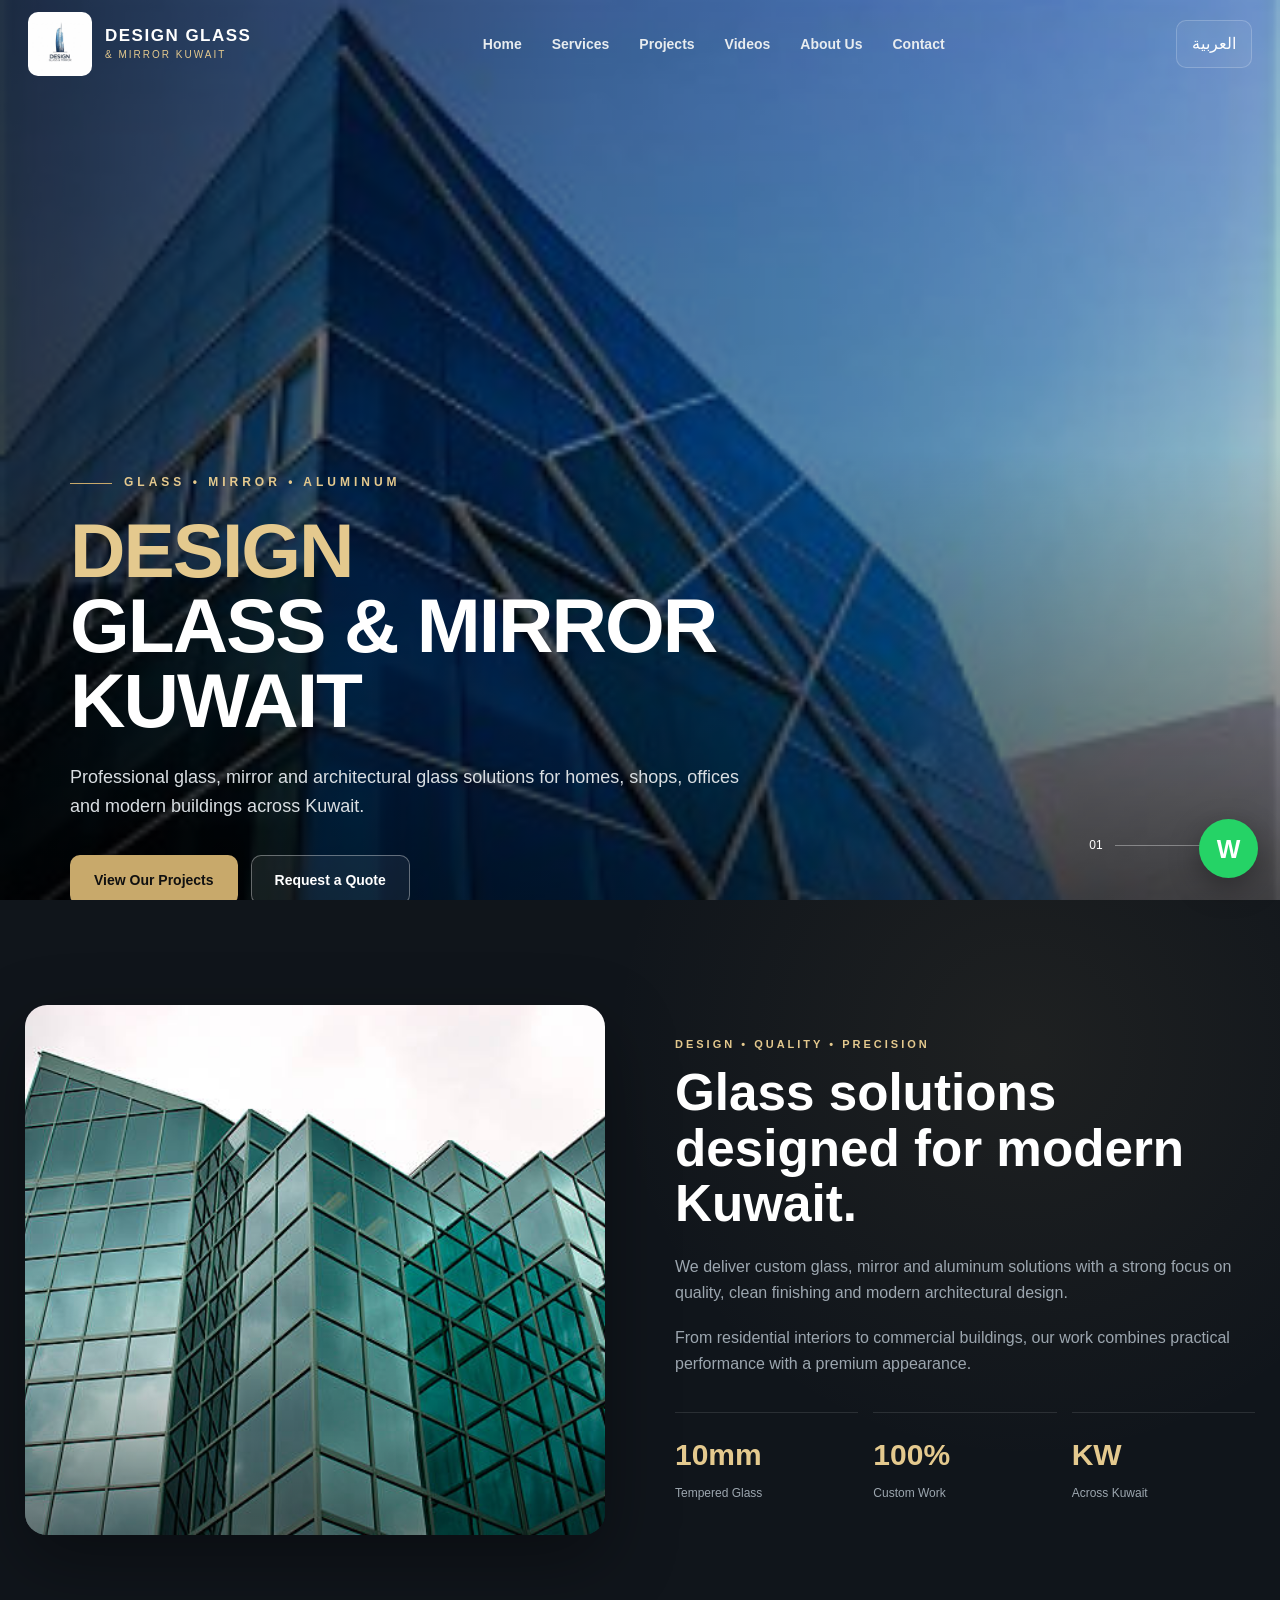
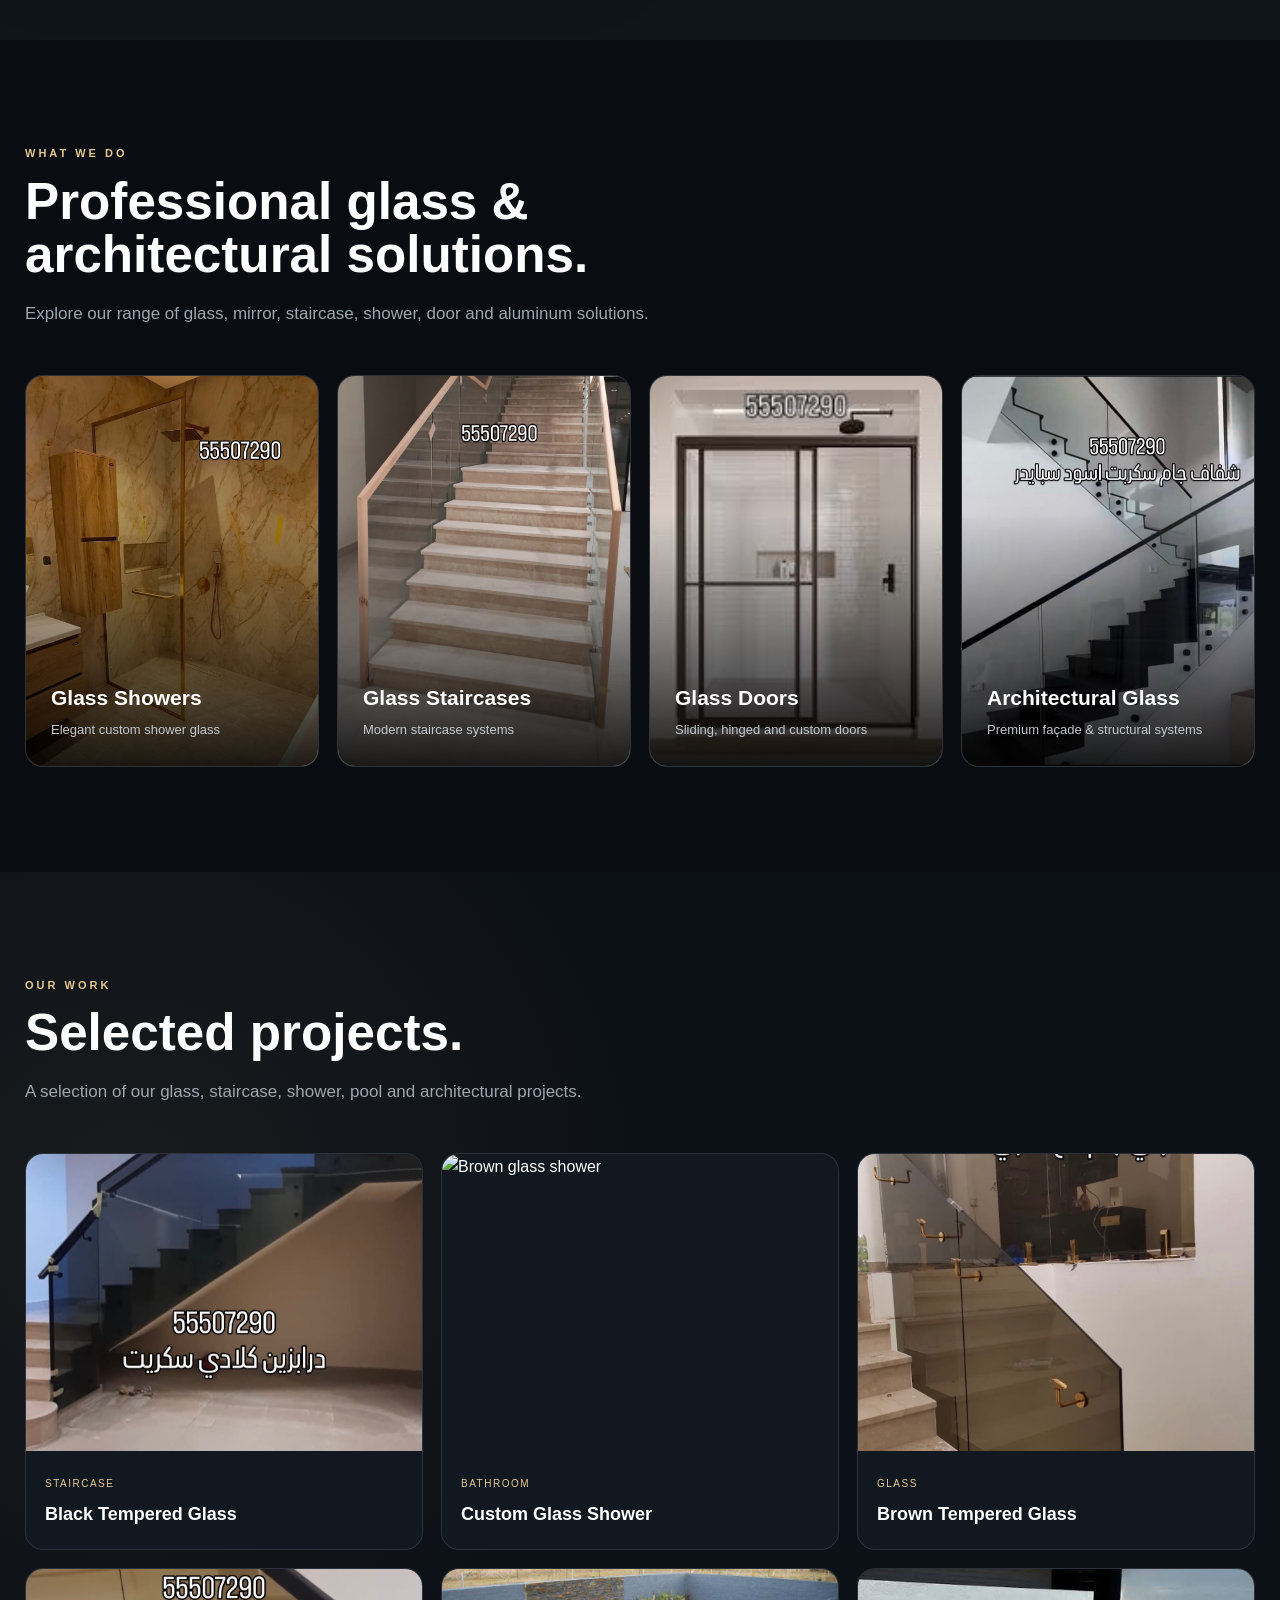
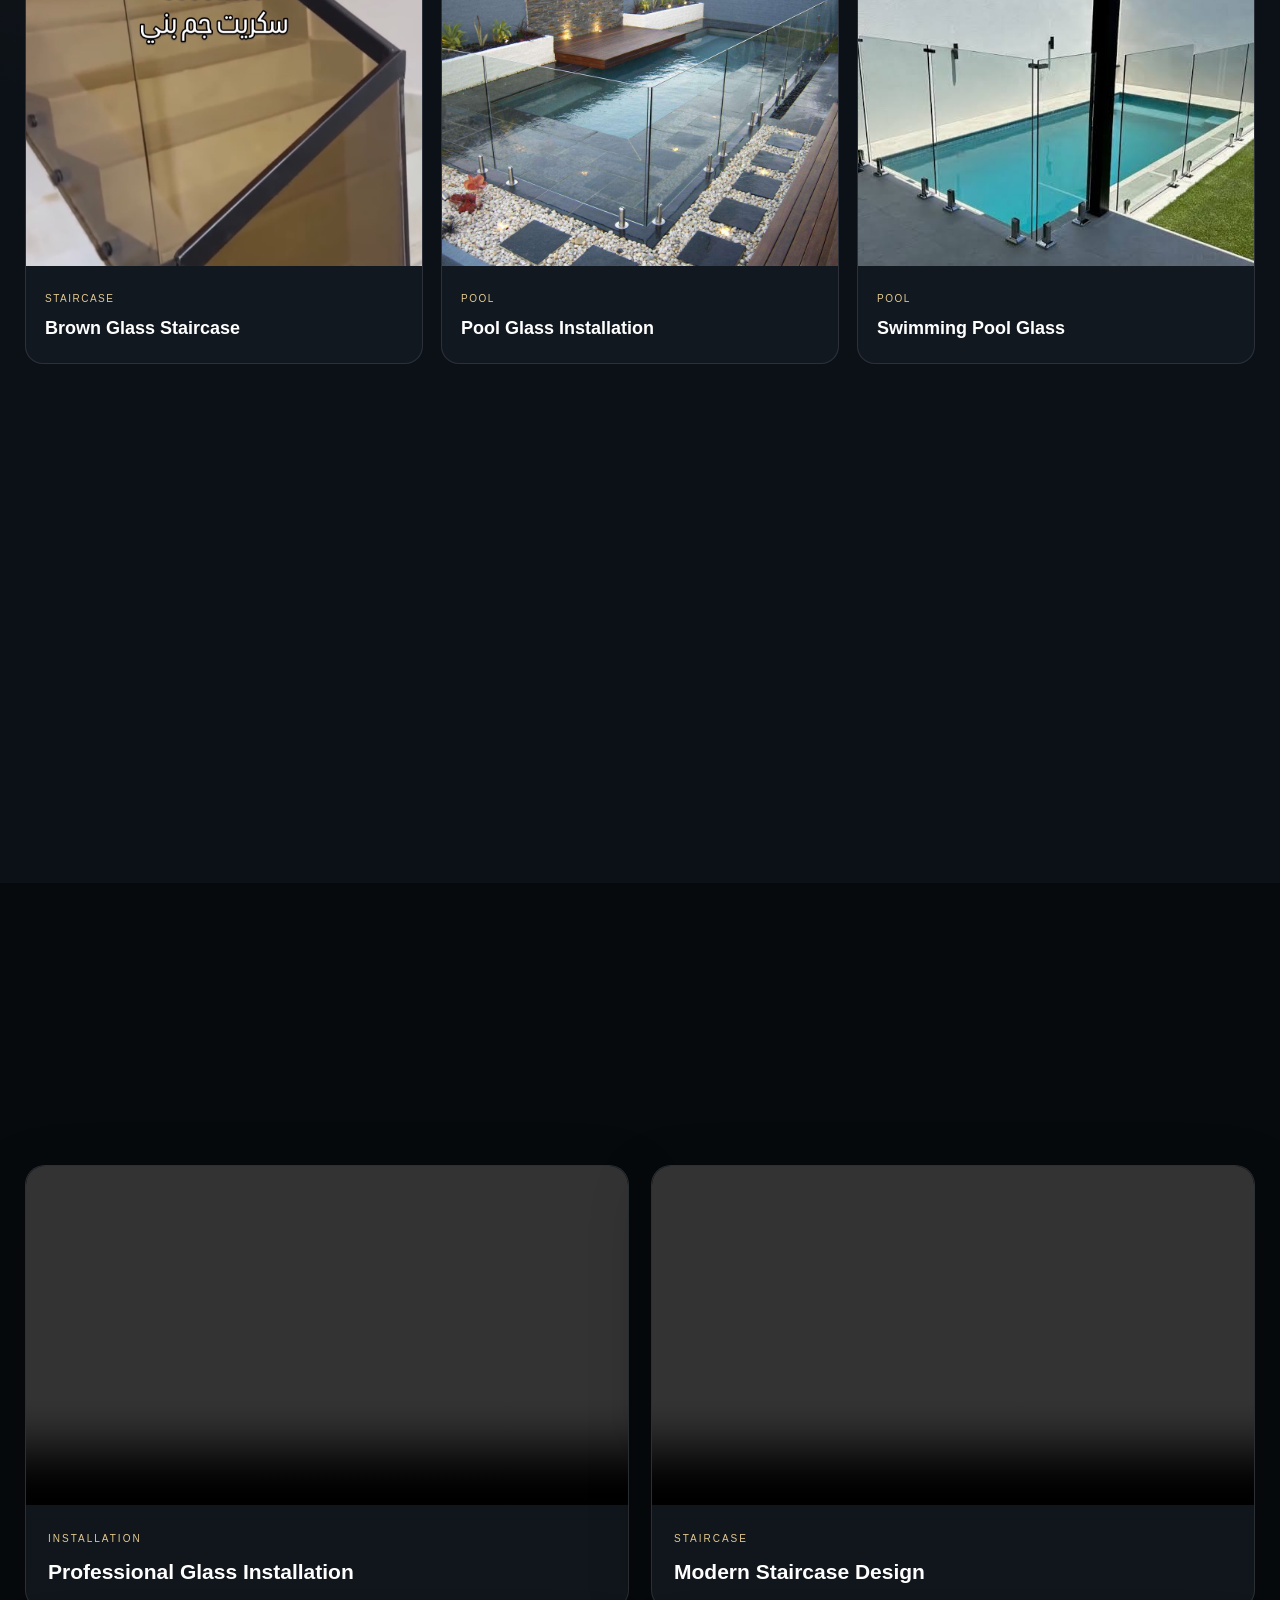
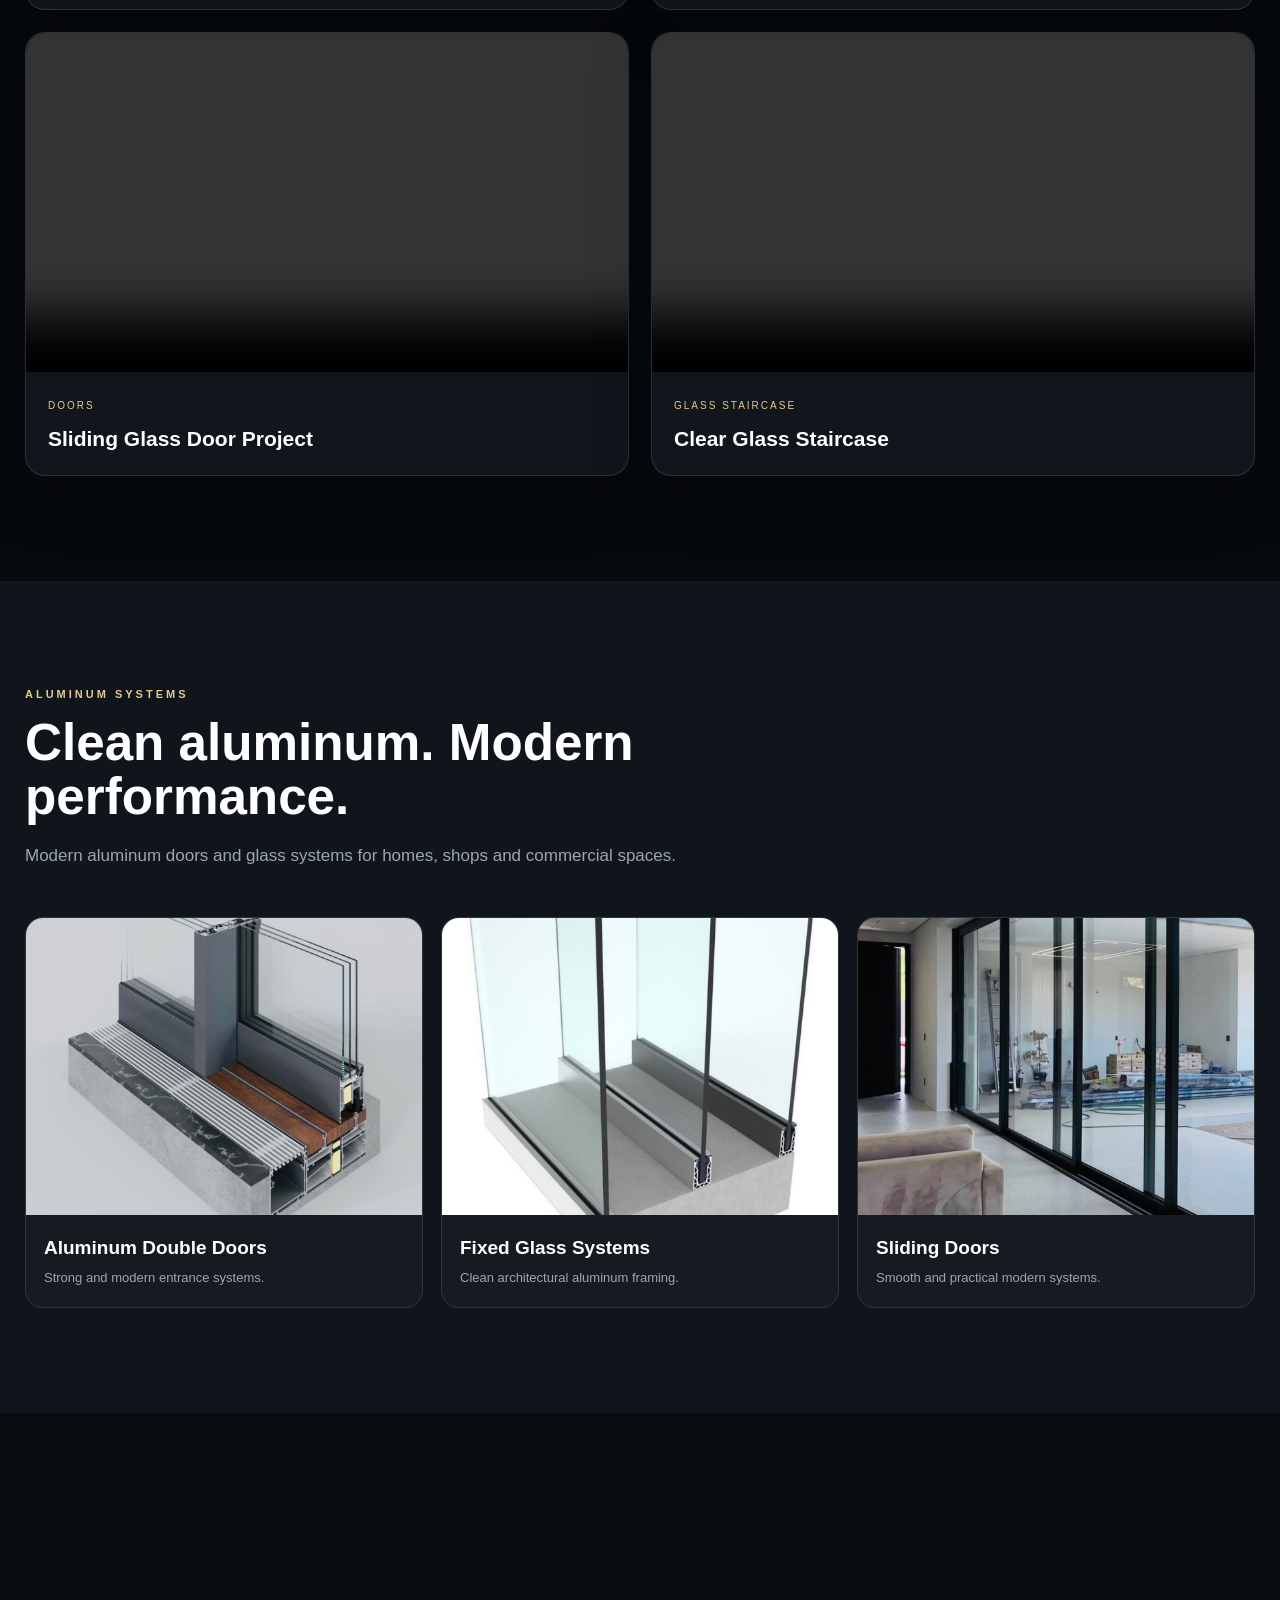
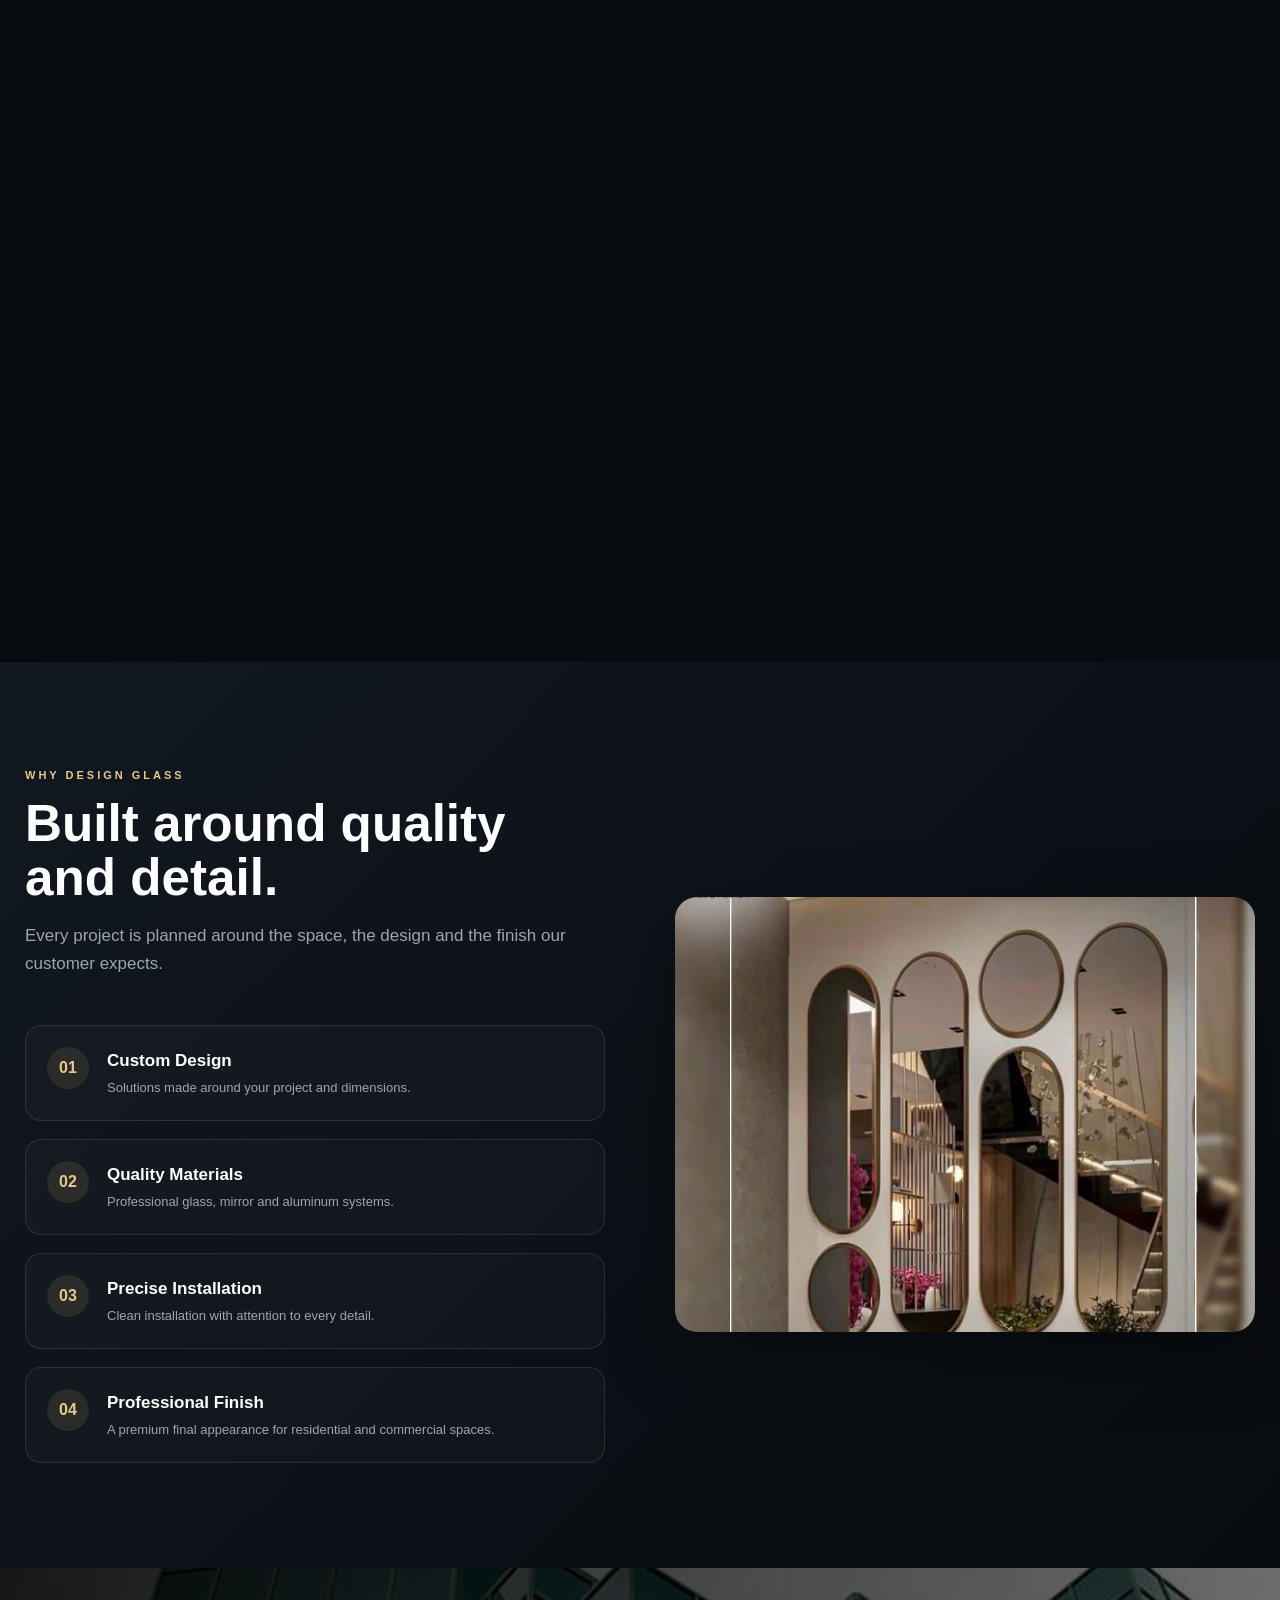
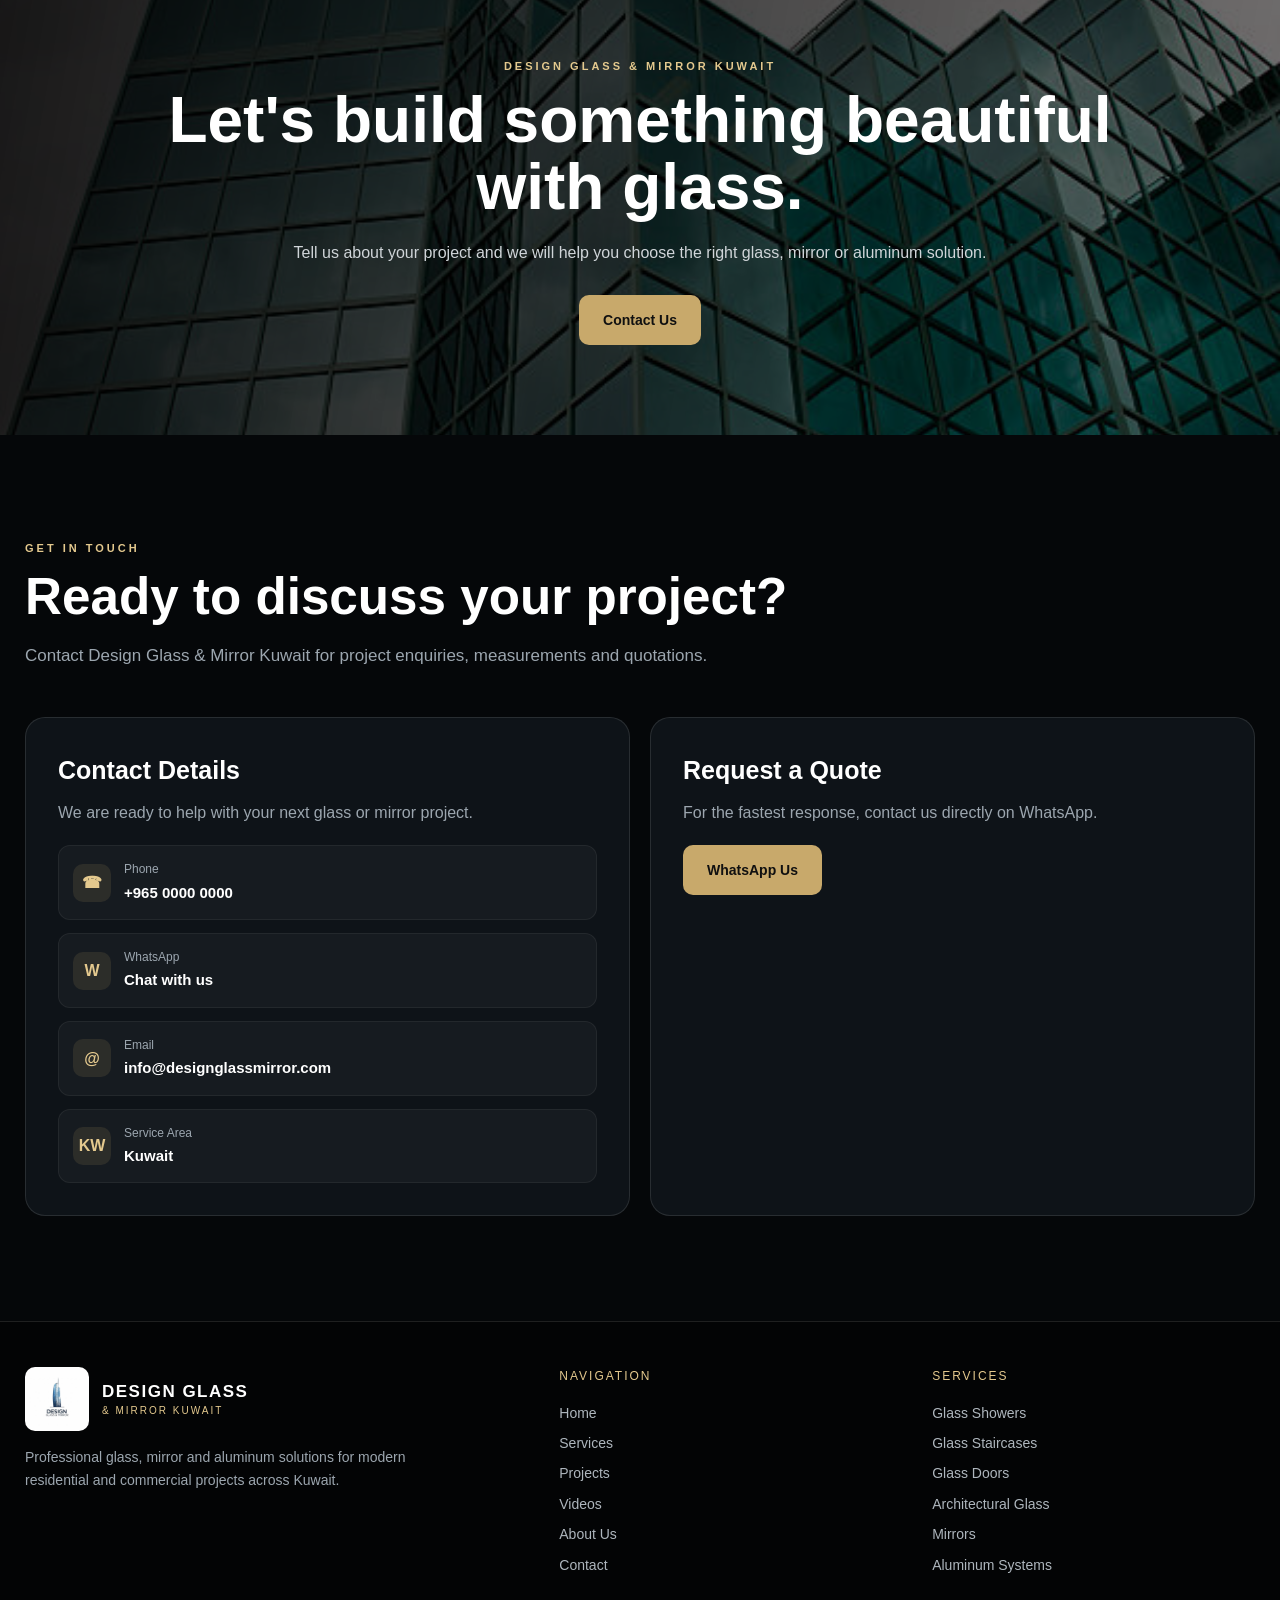
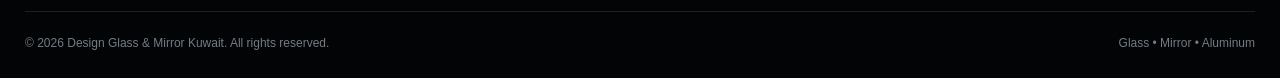
==== index.html @ 7b2f0783 "Update print statement from 'Hello' to 'Goodbye'" ====
<!DOCTYPE html>
<html lang="en">
<head>
  <meta charset="UTF-8">
  <meta name="viewport" content="width=device-width, initial-scale=1.0">

  <title>Design Glass & Mirror Kuwait | Glass, Mirrors & Aluminum</title>

  <meta name="description" content="Design Glass & Mirror Kuwait provides professional glass, mirror, aluminum, shower, staircase, façade, door and architectural glass solutions across Kuwait.">
  <meta name="keywords" content="glass Kuwait, mirror Kuwait, glass company Kuwait, aluminum doors Kuwait, glass shower Kuwait, glass staircase Kuwait, architectural glass Kuwait, Design Glass Mirror Kuwait">
  <meta name="author" content="Design Glass & Mirror Kuwait">

  <meta property="og:title" content="Design Glass & Mirror Kuwait">
  <meta property="og:description" content="Professional glass, mirror and architectural glass solutions across Kuwait.">
  <meta property="og:type" content="website">
  <meta property="og:url" content="https://muhmmadayub-ui.github.io/design-glass-mirror-kuwait/">

  <link rel="icon" href="WhatsApp%20Image%202026-08-23%20at%2012.24.46%20PM.jpeg">

  <style>
    :root {
      --black: #080b0f;
      --dark: #10151b;
      --dark2: #151b22;
      --silver: #c9d0d6;
      --light: #f4f6f8;
      --white: #ffffff;
      --gold: #c8a96b;
      --gold-light: #e4c98e;
      --text: #d7dde3;
      --muted: #9ca6af;
      --line: rgba(255,255,255,.11);
      --shadow: 0 25px 70px rgba(0,0,0,.35);
      --radius: 22px;
    }

    * {
      margin: 0;
      padding: 0;
      box-sizing: border-box;
    }

    html {
      scroll-behavior: smooth;
    }

    body {
      font-family: Arial, Helvetica, sans-serif;
      background: var(--black);
      color: var(--white);
      line-height: 1.6;
      overflow-x: hidden;
    }

    body.rtl {
      direction: rtl;
    }

    a {
      color: inherit;
      text-decoration: none;
    }

    img,
    video {
      max-width: 100%;
      display: block;
    }

    button {
      font: inherit;
    }

    /* =========================
       TOP BAR
    ========================= */

    .topbar {
      background: #050608;
      border-bottom: 1px solid rgba(255,255,255,.08);
      color: #bfc6cc;
      font-size: 13px;
    }

    .topbar-inner {
      max-width: 1400px;
      margin: auto;
      padding: 9px 25px;
      display: flex;
      justify-content: space-between;
      align-items: center;
      gap: 15px;
    }

    .topbar-left,
    .topbar-right {
      display: flex;
      align-items: center;
      gap: 18px;
    }

    .topbar a {
      transition: .25s;
    }

    .topbar a:hover {
      color: var(--gold-light);
    }

    /* =========================
       NAVIGATION
    ========================= */

    header {
      position: fixed;
      top: 0;
      left: 0;
      width: 100%;
      z-index: 1000;
      transition: .35s ease;
    }

    header.scrolled {
      background: rgba(5,7,9,.94);
      backdrop-filter: blur(16px);
      box-shadow: 0 10px 40px rgba(0,0,0,.28);
    }

    .nav {
      max-width: 1450px;
      height: 88px;
      margin: auto;
      padding: 0 28px;
      display: flex;
      align-items: center;
      justify-content: space-between;
      gap: 30px;
    }

    .logo {
      display: flex;
      align-items: center;
      gap: 13px;
      min-width: 220px;
    }

    .logo img {
      width: 64px;
      height: 64px;
      object-fit: contain;
      border-radius: 10px;
    }

    .logo-text {
      line-height: 1.05;
    }

    .logo-text strong {
      display: block;
      font-size: 17px;
      letter-spacing: 1.5px;
    }

    .logo-text span {
      display: block;
      margin-top: 5px;
      color: var(--gold-light);
      font-size: 10px;
      letter-spacing: 2px;
      text-transform: uppercase;
    }

    .nav-links {
      display: flex;
      align-items: center;
      gap: 30px;
    }

    .nav-links a {
      position: relative;
      color: #e8ecef;
      font-size: 14px;
      font-weight: 600;
      transition: .25s;
    }

    .nav-links a::after {
      content: "";
      position: absolute;
      left: 0;
      bottom: -9px;
      width: 0;
      height: 2px;
      background: var(--gold);
      transition: .3s;
    }

    .nav-links a:hover {
      color: var(--gold-light);
    }

    .nav-links a:hover::after {
      width: 100%;
    }

    .nav-actions {
      display: flex;
      align-items: center;
      gap: 10px;
    }

    .lang-btn,
    .menu-btn {
      border: 1px solid rgba(255,255,255,.2);
      background: rgba(255,255,255,.05);
      color: white;
      padding: 10px 15px;
      border-radius: 10px;
      cursor: pointer;
      transition: .25s;
    }

    .lang-btn:hover,
    .menu-btn:hover {
      border-color: var(--gold);
      color: var(--gold-light);
    }

    .menu-btn {
      display: none;
    }

    /* =========================
       HERO
    ========================= */

    .hero {
      position: relative;
      min-height: 100vh;
      height: 850px;
      overflow: hidden;
      background: #090d11;
    }

    .hero-slides {
      position: absolute;
      inset: 0;
    }

    .hero-slide {
      position: absolute;
      inset: 0;
      opacity: 0;
      transform: scale(1.08);
      transition: opacity 1.3s ease, transform 7s ease;
      background-size: cover;
      background-position: center;
    }

    .hero-slide.active {
      opacity: 1;
      transform: scale(1);
    }

    .hero-slide::after {
      content: "";
      position: absolute;
      inset: 0;
      background:
        linear-gradient(90deg,
          rgba(0,0,0,.73) 0%,
          rgba(0,0,0,.40) 45%,
          rgba(0,0,0,.20) 100%),
        linear-gradient(0deg,
          rgba(0,0,0,.55),
          transparent 50%);
    }

    .hero-content {
      position: relative;
      z-index: 5;
      max-width: 1400px;
      margin: auto;
      min-height: 100vh;
      padding: 210px 45px 100px;
      display: flex;
      align-items: flex-end;
    }

    .hero-inner {
      max-width: 780px;
      animation: heroIn 1.2s ease both;
    }

    @keyframes heroIn {
      from {
        opacity: 0;
        transform: translateY(50px);
      }
      to {
        opacity: 1;
        transform: translateY(0);
      }
    }

    .eyebrow {
      display: inline-flex;
      align-items: center;
      gap: 12px;
      color: var(--gold-light);
      text-transform: uppercase;
      letter-spacing: 4px;
      font-size: 12px;
      font-weight: bold;
      margin-bottom: 20px;
    }

    .eyebrow::before {
      content: "";
      width: 42px;
      height: 1px;
      background: var(--gold);
    }

    .hero h1 {
      font-size: clamp(42px, 6vw, 82px);
      line-height: .98;
      letter-spacing: -2px;
      margin-bottom: 25px;
      font-weight: 800;
      max-width: 850px;
    }

    .hero h1 span {
      color: var(--gold-light);
    }

    .hero p {
      max-width: 690px;
      font-size: 18px;
      color: #d9dee2;
      margin-bottom: 34px;
    }

    .hero-buttons {
      display: flex;
      flex-wrap: wrap;
      gap: 13px;
    }

    .btn {
      display: inline-flex;
      align-items: center;
      justify-content: center;
      min-height: 50px;
      padding: 0 23px;
      border-radius: 10px;
      border: 1px solid transparent;
      font-weight: 700;
      font-size: 14px;
      cursor: pointer;
      transition: .3s;
    }

    .btn-primary {
      background: var(--gold);
      color: #101010;
    }

    .btn-primary:hover {
      background: var(--gold-light);
      transform: translateY(-2px);
    }

    .btn-outline {
      border-color: rgba(255,255,255,.35);
      background: rgba(255,255,255,.06);
      backdrop-filter: blur(8px);
    }

    .btn-outline:hover {
      border-color: var(--gold);
      color: var(--gold-light);
      transform: translateY(-2px);
    }

    .hero-counter {
      position: absolute;
      z-index: 6;
      right: 40px;
      bottom: 45px;
      display: flex;
      align-items: center;
      gap: 12px;
      color: #fff;
      font-size: 12px;
    }

    .hero-line {
      width: 100px;
      height: 1px;
      background: rgba(255,255,255,.35);
    }

    /* =========================
       SECTION BASICS
    ========================= */

    section {
      padding: 105px 25px;
    }

    .container {
      max-width: 1350px;
      margin: auto;
    }

    .section-head {
      max-width: 800px;
      margin-bottom: 48px;
    }

    .section-label {
      color: var(--gold-light);
      text-transform: uppercase;
      letter-spacing: 3px;
      font-size: 11px;
      font-weight: 800;
      margin-bottom: 12px;
    }

    .section-head h2 {
      font-size: clamp(34px, 4vw, 58px);
      line-height: 1.05;
      margin-bottom: 18px;
    }

    .section-head p {
      color: var(--muted);
      font-size: 17px;
    }

    /* =========================
       INTRO
    ========================= */

    .intro {
      background:
        radial-gradient(circle at 80% 20%, rgba(200,169,107,.08), transparent 35%),
        var(--dark);
    }

    .intro-grid {
      display: grid;
      grid-template-columns: 1fr 1fr;
      gap: 70px;
      align-items: center;
    }

    .intro-image {
      position: relative;
      border-radius: var(--radius);
      overflow: hidden;
      box-shadow: var(--shadow);
      min-height: 530px;
    }

    .intro-image img {
      width: 100%;
      height: 100%;
      min-height: 530px;
      object-fit: cover;
    }

    .intro-image::after {
      content: "";
      position: absolute;
      inset: 0;
      background: linear-gradient(180deg, transparent 50%, rgba(0,0,0,.45));
    }

    .intro-copy h2 {
      font-size: clamp(34px, 4vw, 55px);
      line-height: 1.08;
      margin-bottom: 23px;
    }

    .intro-copy p {
      color: var(--muted);
      margin-bottom: 20px;
      font-size: 16px;
    }

    .stats {
      display: grid;
      grid-template-columns: repeat(3, 1fr);
      gap: 15px;
      margin-top: 35px;
    }

    .stat {
      border-top: 1px solid var(--line);
      padding-top: 18px;
    }

    .stat strong {
      display: block;
      font-size: 30px;
      color: var(--gold-light);
    }

    .stat span {
      color: var(--muted);
      font-size: 12px;
    }

    /* =========================
       SERVICES
    ========================= */

    .services {
      background: #090d12;
    }

    .service-grid {
      display: grid;
      grid-template-columns: repeat(4, 1fr);
      gap: 18px;
    }

    .service-card {
      position: relative;
      min-height: 330px;
      border-radius: 18px;
      overflow: hidden;
      background: var(--dark2);
      border: 1px solid var(--line);
    }

    .service-card img {
      width: 100%;
      height: 100%;
      min-height: 330px;
      object-fit: cover;
      transition: .7s;
    }

    .service-card:hover img {
      transform: scale(1.07);
    }

    .service-overlay {
      position: absolute;
      inset: 0;
      padding: 25px;
      display: flex;
      align-items: flex-end;
      background: linear-gradient(0deg, rgba(0,0,0,.88), transparent 65%);
    }

    .service-overlay h3 {
      font-size: 21px;
      margin-bottom: 5px;
    }

    .service-overlay p {
      color: #c3c9ce;
      font-size: 13px;
    }

    /* =========================
       PROJECTS
    ========================= */

    .projects {
      background:
        radial-gradient(circle at 10% 20%, rgba(200,169,107,.07), transparent 30%),
        #0c1117;
    }

    .project-grid {
      display: grid;
      grid-template-columns: repeat(3, 1fr);
      gap: 18px;
    }

    .project-card {
      position: relative;
      overflow: hidden;
      border-radius: 18px;
      background: #121820;
      border: 1px solid var(--line);
      cursor: pointer;
    }

    .project-card img {
      width: 100%;
      aspect-ratio: 4 / 3;
      object-fit: cover;
      transition: .6s;
    }

    .project-card:hover img {
      transform: scale(1.06);
    }

    .project-info {
      padding: 18px 19px 20px;
    }

    .project-info small {
      color: var(--gold-light);
      text-transform: uppercase;
      letter-spacing: 1.5px;
      font-size: 10px;
    }

    .project-info h3 {
      margin-top: 5px;
      font-size: 18px;
    }

    /* =========================
       VIDEOS
    ========================= */

    .videos {
      background: #070a0d;
    }

    .video-grid {
      display: grid;
      grid-template-columns: repeat(2, 1fr);
      gap: 22px;
    }

    .video-card {
      position: relative;
      overflow: hidden;
      border-radius: 20px;
      background: #11161c;
      border: 1px solid var(--line);
      box-shadow: 0 20px 60px rgba(0,0,0,.25);
    }

    .video-card video {
      width: 100%;
      aspect-ratio: 16 / 9;
      object-fit: cover;
      background: #000;
    }

    .video-info {
      padding: 20px 22px;
    }

    .video-info small {
      color: var(--gold-light);
      text-transform: uppercase;
      letter-spacing: 2px;
      font-size: 10px;
    }

    .video-info h3 {
      font-size: 21px;
      margin-top: 5px;
    }

    /* =========================
       ALUMINUM
    ========================= */

    .aluminum {
      background: var(--dark);
    }

    .aluminum-grid {
      display: grid;
      grid-template-columns: repeat(3, 1fr);
      gap: 18px;
    }

    .aluminum-card {
      overflow: hidden;
      border-radius: 18px;
      background: #151b21;
      border: 1px solid var(--line);
    }

    .aluminum-card img {
      width: 100%;
      aspect-ratio: 4 / 3;
      object-fit: cover;
      transition: .5s;
    }

    .aluminum-card:hover img {
      transform: scale(1.04);
    }

    .aluminum-card div {
      padding: 18px;
    }

    .aluminum-card h3 {
      font-size: 19px;
    }

    .aluminum-card p {
      color: var(--muted);
      font-size: 13px;
      margin-top: 5px;
    }

    /* =========================
       MIRRORS
    ========================= */

    .mirrors {
      background: #080b0f;
    }

    .mirror-grid {
      display: grid;
      grid-template-columns: repeat(3, 1fr);
      gap: 18px;
    }

    .mirror-card {
      overflow: hidden;
      border-radius: 18px;
      background: #11161b;
      border: 1px solid var(--line);
    }

    .mirror-card img {
      width: 100%;
      aspect-ratio: 1 / 1;
      object-fit: cover;
      transition: .6s;
    }

    .mirror-card:hover img {
      transform: scale(1.05);
    }

    .mirror-card h3 {
      padding: 18px;
      font-size: 18px;
    }

    /* =========================
       WHY US
    ========================= */

    .why {
      background:
        linear-gradient(135deg, #121820, #080b0f);
    }

    .why-grid {
      display: grid;
      grid-template-columns: 1fr 1fr;
      gap: 70px;
      align-items: center;
    }

    .why-list {
      display: grid;
      gap: 18px;
    }

    .why-item {
      display: flex;
      gap: 18px;
      padding: 21px;
      border: 1px solid var(--line);
      border-radius: 16px;
      background: rgba(255,255,255,.025);
    }

    .why-number {
      flex: 0 0 42px;
      width: 42px;
      height: 42px;
      display: grid;
      place-items: center;
      border-radius: 50%;
      background: rgba(200,169,107,.12);
      color: var(--gold-light);
      font-weight: bold;
    }

    .why-item h3 {
      font-size: 17px;
      margin-bottom: 4px;
    }

    .why-item p {
      color: var(--muted);
      font-size: 13px;
    }

    .why-image {
      border-radius: 22px;
      overflow: hidden;
      box-shadow: var(--shadow);
    }

    .why-image img {
      width: 100%;
      aspect-ratio: 4 / 3;
      object-fit: cover;
    }

    /* =========================
       CTA
    ========================= */

    .cta {
      position: relative;
      overflow: hidden;
      padding: 90px 25px;
      background:
        linear-gradient(100deg, rgba(0,0,0,.9), rgba(0,0,0,.55)),
        url("blue%20building%202.jpg") center/cover;
    }

    .cta-inner {
      position: relative;
      z-index: 2;
      max-width: 1000px;
      margin: auto;
      text-align: center;
    }

    .cta h2 {
      font-size: clamp(34px, 5vw, 65px);
      line-height: 1.05;
      margin-bottom: 18px;
    }

    .cta p {
      color: #d0d5d9;
      max-width: 700px;
      margin: 0 auto 30px;
    }

    /* =========================
       CONTACT
    ========================= */

    .contact {
      background: #050709;
    }

    .contact-grid {
      display: grid;
      grid-template-columns: 1fr 1fr;
      gap: 20px;
    }

    .contact-card {
      border: 1px solid var(--line);
      border-radius: 20px;
      padding: 32px;
      background: #0e1318;
    }

    .contact-card h3 {
      font-size: 25px;
      margin-bottom: 10px;
    }

    .contact-card p {
      color: var(--muted);
      margin-bottom: 20px;
    }

    .contact-list {
      display: grid;
      gap: 13px;
    }

    .contact-row {
      display: flex;
      gap: 13px;
      align-items: center;
      padding: 14px;
      border-radius: 12px;
      background: rgba(255,255,255,.035);
      border: 1px solid rgba(255,255,255,.06);
    }

    .contact-icon {
      width: 38px;
      height: 38px;
      display: grid;
      place-items: center;
      border-radius: 10px;
      background: rgba(200,169,107,.12);
      color: var(--gold-light);
      font-weight: bold;
    }

    .contact-row span {
      color: var(--muted);
      font-size: 12px;
      display: block;
    }

    .contact-row strong {
      font-size: 15px;
    }

    /* =========================
       FOOTER
    ========================= */

    footer {
      background: #030405;
      border-top: 1px solid var(--line);
      padding: 45px 25px 25px;
    }

    .footer-grid {
      max-width: 1350px;
      margin: auto;
      display: grid;
      grid-template-columns: 1.5fr 1fr 1fr;
      gap: 50px;
      padding-bottom: 35px;
    }

    .footer-brand p {
      color: var(--muted);
      max-width: 430px;
      margin-top: 15px;
      font-size: 14px;
    }

    .footer-title {
      color: var(--gold-light);
      font-size: 12px;
      letter-spacing: 2px;
      text-transform: uppercase;
      margin-bottom: 15px;
    }

    .footer-links {
      display: grid;
      gap: 8px;
      color: #aeb6bd;
      font-size: 14px;
    }

    .footer-links a:hover {
      color: var(--gold-light);
    }

    .copyright {
      max-width: 1350px;
      margin: auto;
      padding-top: 22px;
      border-top: 1px solid var(--line);
      color: #737c84;
      font-size: 12px;
      display: flex;
      justify-content: space-between;
      gap: 15px;
    }

    /* =========================
       FLOATING WHATSAPP
    ========================= */

    .whatsapp {
      position: fixed;
      z-index: 1200;
      right: 22px;
      bottom: 22px;
      width: 59px;
      height: 59px;
      border-radius: 50%;
      display: grid;
      place-items: center;
      background: #25d366;
      color: white;
      font-size: 25px;
      font-weight: bold;
      box-shadow: 0 10px 30px rgba(0,0,0,.35);
      transition: .25s;
    }

    .whatsapp:hover {
      transform: scale(1.08);
    }

    /* =========================
       LIGHTBOX
    ========================= */

    .lightbox {
      position: fixed;
      inset: 0;
      z-index: 3000;
      background: rgba(0,0,0,.94);
      display: none;
      align-items: center;
      justify-content: center;
      padding: 25px;
    }

    .lightbox.active {
      display: flex;
    }

    .lightbox img {
      max-width: 95vw;
      max-height: 90vh;
      object-fit: contain;
      border-radius: 8px;
    }

    .lightbox-close {
      position: absolute;
      top: 20px;
      right: 25px;
      width: 48px;
      height: 48px;
      border: 1px solid rgba(255,255,255,.25);
      border-radius: 50%;
      background: rgba(255,255,255,.08);
      color: white;
      font-size: 28px;
      cursor: pointer;
    }

    /* =========================
       REVEAL ANIMATION
    ========================= */

    .reveal {
      opacity: 0;
      transform: translateY(30px);
      transition: opacity .8s ease, transform .8s ease;
    }

    .reveal.visible {
      opacity: 1;
      transform: translateY(0);
    }

    /* =========================
       MOBILE
    ========================= */

    @media (max-width: 1100px) {
      .service-grid {
        grid-template-columns: repeat(2, 1fr);
      }

      .project-grid {
        grid-template-columns: repeat(2, 1fr);
      }

      .nav-links {
        gap: 18px;
      }
    }

    @media (max-width: 800px) {
      .topbar {
        display: none;
      }

      .nav {
        height: 76px;
        padding: 0 16px;
      }

      .logo {
        min-width: auto;
      }

      .logo img {
        width: 51px;
        height: 51px;
      }

      .logo-text strong {
        font-size: 13px;
      }

      .logo-text span {
        font-size: 8px;
      }

      .nav-links {
        position: absolute;
        top: 76px;
        left: 15px;
        right: 15px;
        display: none;
        flex-direction: column;
        align-items: stretch;
        gap: 0;
        padding: 10px;
        background: rgba(8,11,15,.98);
        border: 1px solid var(--line);
        border-radius: 15px;
        box-shadow: var(--shadow);
      }

      .nav-links.open {
        display: flex;
      }

      .nav-links a {
        padding: 13px 10px;
      }

      .nav-links a::after {
        display: none;
      }

      .menu-btn {
        display: block;
      }

      .hero {
        height: 760px;
        min-height: 760px;
      }

      .hero-content {
        padding: 170px 22px 80px;
        align-items: flex-end;
      }

      .hero h1 {
        font-size: 45px;
        letter-spacing: -1px;
      }

      .hero p {
        font-size: 15px;
      }

      .hero-counter {
        right: 20px;
        bottom: 25px;
      }

      section {
        padding: 75px 18px;
      }

      .intro-grid,
      .why-grid,
      .contact-grid {
        grid-template-columns: 1fr;
        gap: 35px;
      }

      .service-grid,
      .project-grid,
      .aluminum-grid,
      .mirror-grid {
        grid-template-columns: 1fr;
      }

      .video-grid {
        grid-template-columns: 1fr;
      }

      .intro-image {
        min-height: 380px;
      }

      .intro-image img {
        min-height: 380px;
      }

      .stats {
        grid-template-columns: repeat(3, 1fr);
      }

      .footer-grid {
        grid-template-columns: 1fr;
        gap: 30px;
      }

      .copyright {
        flex-direction: column;
      }
    }

    @media (max-width: 480px) {
      .nav-actions {
        gap: 5px;
      }

      .lang-btn,
      .menu-btn {
        padding: 8px 10px;
        font-size: 12px;
      }

      .hero h1 {
        font-size: 38px;
      }

      .hero-buttons {
        flex-direction: column;
        align-items: stretch;
      }

      .btn {
        width: 100%;
      }

      .stats {
        gap: 8px;
      }

      .stat strong {
        font-size: 23px;
      }

      .stat span {
        font-size: 10px;
      }
    }

    /* RTL adjustments */
    body.rtl .eyebrow::before {
      display: none;
    }

    body.rtl .eyebrow::after {
      content: "";
      width: 42px;
      height: 1px;
      background: var(--gold);
    }

    body.rtl .hero-content {
      text-align: right;
    }

    body.rtl .hero-counter {
      right: auto;
      left: 40px;
    }

    body.rtl .contact-row {
      text-align: right;
    }

    @media (max-width: 800px) {
      body.rtl .hero-counter {
        left: 20px;
      }
    }
  </style>
</head>

<body>

  <!-- =========================
       HEADER
  ========================= -->

  <header id="header">

    <div class="nav">

      <a href="#home" class="logo">
        <img
          src="WhatsApp%20Image%202026-08-23%20at%2012.24.46%20PM.jpeg"
          alt="Design Glass & Mirror Kuwait logo"
        >

        <div class="logo-text">
          <strong>DESIGN GLASS</strong>
          <span>& MIRROR KUWAIT</span>
        </div>
      </a>

      <nav class="nav-links" id="navLinks">
        <a href="#home" data-en="Home" data-ar="الرئيسية">Home</a>
        <a href="#services" data-en="Services" data-ar="الخدمات">Services</a>
        <a href="#projects" data-en="Projects" data-ar="المشاريع">Projects</a>
        <a href="#videos" data-en="Videos" data-ar="الفيديوهات">Videos</a>
        <a href="#about" data-en="About Us" data-ar="من نحن">About Us</a>
        <a href="#contact" data-en="Contact" data-ar="اتصل بنا">Contact</a>
      </nav>

      <div class="nav-actions">
        <button class="lang-btn" id="languageBtn">العربية</button>
        <button class="menu-btn" id="menuBtn">☰</button>
      </div>

    </div>

  </header>


  <!-- =========================
       HERO
  ========================= -->

  <main>

    <section class="hero" id="home">

      <div class="hero-slides">

        <div
          class="hero-slide active"
          style="background-image:url('blue%20bilding%20pic%201.jfif')">
        </div>

        <div
          class="hero-slide"
          style="background-image:url('green%20building%20glass.jpg')">
        </div>

        <div
          class="hero-slide"
          style="background-image:url('twist%20out%20building.jpg')">
        </div>

        <div
          class="hero-slide"
          style="background-image:url('clear%20blue%20pic.jpg')">
        </div>

      </div>

      <div class="hero-content">

        <div class="hero-inner">

          <div class="eyebrow">
            <span data-en="Glass • Mirror • Aluminum"
                  data-ar="زجاج • مرايا • ألمنيوم">
              Glass • Mirror • Aluminum
            </span>
          </div>

          <h1>
            <span>DESIGN</span><br>
            GLASS & MIRROR<br>
            KUWAIT
          </h1>

          <p
            data-en="Professional glass, mirror and architectural glass solutions for homes, shops, offices and modern buildings across Kuwait."
            data-ar="حلول احترافية للزجاج والمرايا والزجاج المعماري للمنازل والمحلات والمكاتب والمباني الحديثة في جميع أنحاء الكويت.">
            Professional glass, mirror and architectural glass solutions for homes,
            shops, offices and modern buildings across Kuwait.
          </p>

          <div class="hero-buttons">

            <a href="#projects" class="btn btn-primary"
               data-en="View Our Projects"
               data-ar="شاهد مشاريعنا">
              View Our Projects
            </a>

            <a href="#contact" class="btn btn-outline"
               data-en="Request a Quote"
               data-ar="اطلب عرض سعر">
              Request a Quote
            </a>

          </div>

        </div>

      </div>

      <div class="hero-counter">
        <span id="slideNumber">01</span>
        <span class="hero-line"></span>
        <span>04</span>
      </div>

    </section>


    <!-- =========================
         ABOUT / INTRO
    ========================= -->

    <section class="intro" id="about">

      <div class="container">

        <div class="intro-grid reveal">

          <div class="intro-image">
            <img
              src="blue%20building%202.jpg"
              alt="Architectural glass project in Kuwait"
              loading="lazy">
          </div>

          <div class="intro-copy">

            <div class="section-label"
                 data-en="Design • Quality • Precision"
                 data-ar="تصميم • جودة • دقة">
              Design • Quality • Precision
            </div>

            <h2
              data-en="Glass solutions designed for modern Kuwait."
              data-ar="حلول زجاجية مصممة للكويت الحديثة.">
              Glass solutions designed for modern Kuwait.
            </h2>

            <p
              data-en="We deliver custom glass, mirror and aluminum solutions with a strong focus on quality, clean finishing and modern architectural design."
              data-ar="نقدم حلولاً مخصصة للزجاج والمرايا والألمنيوم مع تركيز كبير على الجودة والتشطيب الدقيق والتصميم المعماري الحديث.">
              We deliver custom glass, mirror and aluminum solutions with a strong
              focus on quality, clean finishing and modern architectural design.
            </p>

            <p
              data-en="From residential interiors to commercial buildings, our work combines practical performance with a premium appearance."
              data-ar="من الديكورات الداخلية السكنية إلى المباني التجارية، نجمع بين الأداء العملي والمظهر الفاخر.">
              From residential interiors to commercial buildings, our work combines
              practical performance with a premium appearance.
            </p>

            <div class="stats">

              <div class="stat">
                <strong>10mm</strong>
                <span data-en="Tempered Glass"
                      data-ar="زجاج مقسى">
                  Tempered Glass
                </span>
              </div>

              <div class="stat">
                <strong>100%</strong>
                <span data-en="Custom Work"
                      data-ar="عمل مخصص">
                  Custom Work
                </span>
              </div>

              <div class="stat">
                <strong>KW</strong>
                <span data-en="Across Kuwait"
                      data-ar="جميع مناطق الكويت">
                  Across Kuwait
                </span>
              </div>

            </div>

          </div>

        </div>

      </div>

    </section>


    <!-- =========================
         SERVICES
    ========================= -->

    <section class="services" id="services">

      <div class="container">

        <div class="section-head reveal">

          <div class="section-label"
               data-en="What We Do"
               data-ar="خدماتنا">
            What We Do
          </div>

          <h2
            data-en="Professional glass & architectural solutions."
            data-ar="حلول احترافية للزجاج والتصميم المعماري.">
            Professional glass & architectural solutions.
          </h2>

          <p
            data-en="Explore our range of glass, mirror, staircase, shower, door and aluminum solutions."
            data-ar="اكتشف مجموعتنا من حلول الزجاج والمرايا والسلالم والحمامات والأبواب والألمنيوم.">
            Explore our range of glass, mirror, staircase, shower, door and aluminum solutions.
          </p>

        </div>

        <div class="service-grid">

          <article class="service-card reveal">
            <img src="10mm%20clear%20glass%20temper%20shower%20with%20golden%20frame.jpeg"
                 alt="Glass shower with golden frame"
                 loading="lazy">
            <div class="service-overlay">
              <div>
                <h3 data-en="Glass Showers" data-ar="كبائن الاستحمام الزجاجية">
                  Glass Showers
                </h3>
                <p data-en="Elegant custom shower glass"
                   data-ar="زجاج حمامات مخصص وأنيق">
                  Elegant custom shower glass
                </p>
              </div>
            </div>
          </article>

          <article class="service-card reveal">
            <img src="10mm%20clear%20glass%20temper%20staircas%20with%20wooden%20handle.jpeg"
                 alt="Glass staircase"
                 loading="lazy">
            <div class="service-overlay">
              <div>
                <h3 data-en="Glass Staircases" data-ar="سلالم زجاجية">
                  Glass Staircases
                </h3>
                <p data-en="Modern staircase systems"
                   data-ar="أنظمة سلالم عصرية">
                  Modern staircase systems
                </p>
              </div>
            </div>
          </article>

          <article class="service-card reveal">
            <img src="10mm%20clear%20glass%20temper%20sliding%20door.jpeg"
                 alt="Glass sliding door"
                 loading="lazy">
            <div class="service-overlay">
              <div>
                <h3 data-en="Glass Doors" data-ar="أبواب زجاجية">
                  Glass Doors
                </h3>
                <p data-en="Sliding, hinged and custom doors"
                   data-ar="أبواب منزلقة ومفصلية ومخصصة">
                  Sliding, hinged and custom doors
                </p>
              </div>
            </div>
          </article>

          <article class="service-card reveal">
            <img src="10mm%20clear%20glass%20temper%20fix%20in%20black%20spider%20system.jpeg"
                 alt="Architectural glass facade"
                 loading="lazy">
            <div class="service-overlay">
              <div>
                <h3 data-en="Architectural Glass" data-ar="الزجاج المعماري">
                  Architectural Glass
                </h3>
                <p data-en="Premium façade & structural systems"
                   data-ar="واجهات وأنظمة زجاجية فاخرة">
                  Premium façade & structural systems
                </p>
              </div>
            </div>
          </article>

        </div>

      </div>

    </section>


    <!-- =========================
         PROJECTS
    ========================= -->

    <section class="projects" id="projects">

      <div class="container">

        <div class="section-head reveal">

          <div class="section-label"
               data-en="Our Work"
               data-ar="أعمالنا">
            Our Work
          </div>

          <h2
            data-en="Selected projects."
            data-ar="مشاريع مختارة.">
            Selected projects.
          </h2>

          <p
            data-en="A selection of our glass, staircase, shower, pool and architectural projects."
            data-ar="مجموعة من مشاريعنا في الزجاج والسلالم والحمامات والمسابح والمشاريع المعمارية.">
            A selection of our glass, staircase, shower, pool and architectural projects.
          </p>

        </div>

        <div class="project-grid">

          <article class="project-card reveal">
            <img src="10mm%20black%20glass%20temper%20staircas%20kloudy.jpeg"
                 alt="Black tempered glass staircase"
                 loading="lazy">
            <div class="project-info">
              <small>Staircase</small>
              <h3>Black Tempered Glass</h3>
            </div>
          </article>

          <article class="project-card reveal">
            <img src="10mm%20browns%20glass%20temper%20shower.jpeg"
                 alt="Brown glass shower"
                 loading="lazy">
            <div class="project-info">
              <small>Bathroom</small>
              <h3>Custom Glass Shower</h3>
            </div>
          </article>

          <article class="project-card reveal">
            <img src="10mm%20browns%20glass%20temper%20amood%20fix.jpeg"
                 alt="Brown tempered glass"
                 loading="lazy">
            <div class="project-info">
              <small>Glass</small>
              <h3>Brown Tempered Glass</h3>
            </div>
          </article>

          <article class="project-card reveal">
            <img src="10mm%20browns%20glass%20temper%20staircas.jpeg"
                 alt="Brown glass staircase"
                 loading="lazy">
            <div class="project-info">
              <small>Staircase</small>
              <h3>Brown Glass Staircase</h3>
            </div>
          </article>

          <article class="project-card reveal">
            <img src="10mm%20clear%20glass%20temper%20pool.jpeg"
                 alt="Glass pool installation"
                 loading="lazy">
            <div class="project-info">
              <small>Pool</small>
              <h3>Pool Glass Installation</h3>
            </div>
          </article>

          <article class="project-card reveal">
            <img src="10mm%20clear%20glass%20temper%20swiming%20pool.jpeg"
                 alt="Swimming pool glass"
                 loading="lazy">
            <div class="project-info">
              <small>Pool</small>
              <h3>Swimming Pool Glass</h3>
            </div>
          </article>

          <article class="project-card reveal">
            <img src="10mm%20sandblast%20glass%20stair%20with%20standsteel%20handle.jpeg"
                 alt="Sandblast glass staircase"
                 loading="lazy">
            <div class="project-info">
              <small>Staircase</small>
              <h3>Sandblast Glass & Steel</h3>
            </div>
          </article>

          <article class="project-card reveal">
            <img src="10mm%20sandblast%20glass%20temper%20fixed%20in%20stanless%20steel.jpeg"
                 alt="Sandblast glass stainless steel"
                 loading="lazy">
            <div class="project-info">
              <small>Architectural</small>
              <h3>Sandblast Glass System</h3>
            </div>
          </article>

          <article class="project-card reveal">
            <img src="10mm%20clear%20glass%20temper%20with%20normal%20doors%20shop.jpeg"
                 alt="Glass shop doors"
                 loading="lazy">
            <div class="project-info">
              <small>Commercial</small>
              <h3>Shop Glass Doors</h3>
            </div>
          </article>

        </div>

      </div>

    </section>


    <!-- =========================
         PROJECT VIDEOS
    ========================= -->

    <section class="videos" id="videos">

      <div class="container">

        <div class="section-head reveal">

          <div class="section-label"
               data-en="Project Videos"
               data-ar="فيديوهات المشاريع">
            Project Videos
          </div>

          <h2
            data-en="See our work in motion."
            data-ar="شاهد أعمالنا بالفيديو.">
            See our work in motion.
          </h2>

          <p
            data-en="Real project videos showing our glass installations, staircases, doors and workmanship."
            data-ar="فيديوهات حقيقية لمشاريعنا في تركيب الزجاج والسلالم والأبواب وجودة العمل.">
            Real project videos showing our glass installations, staircases,
            doors and workmanship.
          </p>

        </div>

        <div class="video-grid">

          <article class="video-card reveal">

            <video
              src="glass%20technician.mp4"
              controls
              muted
              playsinline
              preload="metadata"
              loop>
            </video>

            <div class="video-info">
              <small>Installation</small>
              <h3
                data-en="Professional Glass Installation"
                data-ar="تركيب الزجاج باحترافية">
                Professional Glass Installation
              </h3>
            </div>

          </article>


          <article class="video-card reveal">

            <video
              src="sataircase%20design%20v.mp4"
              controls
              muted
              playsinline
              preload="metadata"
              loop>
            </video>

            <div class="video-info">
              <small>Staircase</small>
              <h3
                data-en="Modern Staircase Design"
                data-ar="تصميم سلم زجاجي عصري">
                Modern Staircase Design
              </h3>
            </div>

          </article>


          <article class="video-card reveal">

            <video
              src="sliding%20door%20exap.mp4"
              controls
              muted
              playsinline
              preload="metadata"
              loop>
            </video>

            <div class="video-info">
              <small>Doors</small>
              <h3
                data-en="Sliding Glass Door Project"
                data-ar="مشروع باب زجاجي منزلق">
                Sliding Glass Door Project
              </h3>
            </div>

          </article>


          <article class="video-card reveal">

            <video
              src="staircase%20clear%20ggm.mp4"
              controls
              muted
              playsinline
              preload="metadata"
              loop>
            </video>

            <div class="video-info">
              <small>Glass Staircase</small>
              <h3
                data-en="Clear Glass Staircase"
                data-ar="سلم زجاجي شفاف">
                Clear Glass Staircase
              </h3>
            </div>

          </article>

        </div>

      </div>

    </section>


    <!-- =========================
         ALUMINUM
    ========================= -->

    <section class="aluminum">

      <div class="container">

        <div class="section-head reveal">

          <div class="section-label"
               data-en="Aluminum Systems"
               data-ar="أنظمة الألمنيوم">
            Aluminum Systems
          </div>

          <h2
            data-en="Clean aluminum. Modern performance."
            data-ar="ألمنيوم أنيق وأداء عصري.">
            Clean aluminum. Modern performance.
          </h2>

          <p
            data-en="Modern aluminum doors and glass systems for homes, shops and commercial spaces."
            data-ar="أبواب وأنظمة ألمنيوم حديثة للمنازل والمحلات والمساحات التجارية.">
            Modern aluminum doors and glass systems for homes, shops and commercial spaces.
          </p>

        </div>

        <div class="aluminum-grid">

          <article class="aluminum-card reveal">
            <img src="aluminum%20double%20doors%20sample.jpeg"
                 alt="Aluminum double doors"
                 loading="lazy">
            <div>
              <h3>Aluminum Double Doors</h3>
              <p>Strong and modern entrance systems.</p>
            </div>
          </article>

          <article class="aluminum-card reveal">
            <img src="aluminum%20fix%20glass%20sample.jpeg"
                 alt="Aluminum fixed glass"
                 loading="lazy">
            <div>
              <h3>Fixed Glass Systems</h3>
              <p>Clean architectural aluminum framing.</p>
            </div>
          </article>

          <article class="aluminum-card reveal">
            <img src="aluminum%20sliding%20doors.jpeg"
                 alt="Aluminum sliding doors"
                 loading="lazy">
            <div>
              <h3>Sliding Doors</h3>
              <p>Smooth and practical modern systems.</p>
            </div>
          </article>

        </div>

      </div>

    </section>


    <!-- =========================
         MIRRORS
    ========================= -->

    <section class="mirrors">

      <div class="container">

        <div class="section-head reveal">

          <div class="section-label"
               data-en="Mirrors"
               data-ar="المرايا">
            Mirrors
          </div>

          <h2
            data-en="Mirrors made for your space."
            data-ar="مرايا مصممة لمساحتك.">
            Mirrors made for your space.
          </h2>

          <p
            data-en="Custom mirror designs, decorative mirrors and illuminated mirror solutions."
            data-ar="تصاميم مرايا مخصصة ومرايا ديكورية ومرايا بإضاءة خلفية.">
            Custom mirror designs, decorative mirrors and illuminated mirror solutions.
          </p>

        </div>

        <div class="mirror-grid">

          <article class="mirror-card reveal">
            <img src="6mm%20mirror%20with%20design%20LED%20LIGHT.jpeg"
                 alt="LED illuminated mirror"
                 loading="lazy">
            <h3>LED Design Mirror</h3>
          </article>

          <article class="mirror-card reveal">
            <img src="design%20mirror%20with%20light%20back.jpeg"
                 alt="Backlit designer mirror"
                 loading="lazy">
            <h3>Backlit Designer Mirror</h3>
          </article>

          <article class="mirror-card reveal">
            <img src="D%20shave%20mirror.jpeg"
                 alt="Designer shaving mirror"
                 loading="lazy">
            <h3>Custom Bathroom Mirror</h3>
          </article>

        </div>

      </div>

    </section>


    <!-- =========================
         WHY US
    ========================= -->

    <section class="why">

      <div class="container">

        <div class="why-grid">

          <div>

            <div class="section-head reveal">

              <div class="section-label"
                   data-en="Why Design Glass"
                   data-ar="لماذا ديزاين جلاس">
                Why Design Glass
              </div>

              <h2
                data-en="Built around quality and detail."
                data-ar="نركز على الجودة والتفاصيل.">
                Built around quality and detail.
              </h2>

              <p
                data-en="Every project is planned around the space, the design and the finish our customer expects."
                data-ar="كل مشروع يتم تخطيطه وفقاً للمساحة والتصميم والتشطيب الذي يتوقعه العميل.">
                Every project is planned around the space, the design and the finish
                our customer expects.
              </p>

            </div>

            <div class="why-list">

              <div class="why-item reveal">
                <div class="why-number">01</div>
                <div>
                  <h3>Custom Design</h3>
                  <p>Solutions made around your project and dimensions.</p>
                </div>
              </div>

              <div class="why-item reveal">
                <div class="why-number">02</div>
                <div>
                  <h3>Quality Materials</h3>
                  <p>Professional glass, mirror and aluminum systems.</p>
                </div>
              </div>

              <div class="why-item reveal">
                <div class="why-number">03</div>
                <div>
                  <h3>Precise Installation</h3>
                  <p>Clean installation with attention to every detail.</p>
                </div>
              </div>

              <div class="why-item reveal">
                <div class="why-number">04</div>
                <div>
                  <h3>Professional Finish</h3>
                  <p>A premium final appearance for residential and commercial spaces.</p>
                </div>
              </div>

            </div>

          </div>

          <div class="why-image reveal">

            <img
              src="design%20mirror.jpeg"
              alt="Design mirror project"
              loading="lazy">

          </div>

        </div>

      </div>

    </section>


    <!-- =========================
         CTA
    ========================= -->

    <section class="cta">

      <div class="cta-inner reveal">

        <div class="section-label">
          DESIGN GLASS & MIRROR KUWAIT
        </div>

        <h2
          data-en="Let's build something beautiful with glass."
          data-ar="لنبني شيئاً جميلاً بالزجاج.">
          Let's build something beautiful with glass.
        </h2>

        <p
          data-en="Tell us about your project and we will help you choose the right glass, mirror or aluminum solution."
          data-ar="أخبرنا عن مشروعك وسنساعدك في اختيار الحل المناسب من الزجاج أو المرايا أو الألمنيوم.">
          Tell us about your project and we will help you choose the right glass,
          mirror or aluminum solution.
        </p>

        <a href="#contact" class="btn btn-primary"
           data-en="Contact Us"
           data-ar="تواصل معنا">
          Contact Us
        </a>

      </div>

    </section>


    <!-- =========================
         CONTACT
    ========================= -->

    <section class="contact" id="contact">

      <div class="container">

        <div class="section-head reveal">

          <div class="section-label"
               data-en="Get In Touch"
               data-ar="تواصل معنا">
            Get In Touch
          </div>

          <h2
            data-en="Ready to discuss your project?"
            data-ar="جاهز لمناقشة مشروعك؟">
            Ready to discuss your project?
          </h2>

          <p
            data-en="Contact Design Glass & Mirror Kuwait for project enquiries, measurements and quotations."
            data-ar="تواصل مع ديزاين جلاس آند ميرور الكويت للاستفسارات والقياسات وعروض الأسعار.">
            Contact Design Glass & Mirror Kuwait for project enquiries,
            measurements and quotations.
          </p>

        </div>

        <div class="contact-grid">

          <div class="contact-card reveal">

            <h3
              data-en="Contact Details"
              data-ar="بيانات التواصل">
              Contact Details
            </h3>

            <p
              data-en="We are ready to help with your next glass or mirror project."
              data-ar="نحن جاهزون لمساعدتك في مشروعك القادم للزجاج أو المرايا.">
              We are ready to help with your next glass or mirror project.
            </p>

            <div class="contact-list">

              <a class="contact-row" href="tel:+96500000000">
                <div class="contact-icon">☎</div>
                <div>
                  <span>Phone</span>
                  <strong>+965 0000 0000</strong>
                </div>
              </a>

              <a class="contact-row" href="https://wa.me/96500000000" target="_blank" rel="noopener">
                <div class="contact-icon">W</div>
                <div>
                  <span>WhatsApp</span>
                  <strong>Chat with us</strong>
                </div>
              </a>

              <a class="contact-row" href="mailto:info@designglassmirror.com">
                <div class="contact-icon">@</div>
                <div>
                  <span>Email</span>
                  <strong>info@designglassmirror.com</strong>
                </div>
              </a>

              <div class="contact-row">
                <div class="contact-icon">KW</div>
                <div>
                  <span>Service Area</span>
                  <strong>Kuwait</strong>
                </div>
              </div>

            </div>

          </div>


          <div class="contact-card reveal">

            <h3
              data-en="Request a Quote"
              data-ar="اطلب عرض سعر">
              Request a Quote
            </h3>

            <p
              data-en="For the fastest response, contact us directly on WhatsApp."
              data-ar="للحصول على رد سريع، تواصل معنا مباشرة عبر الواتساب.">
              For the fastest response, contact us directly on WhatsApp.
            </p>

            <a
              href="https://wa.me/96500000000?text=Hello%20Design%20Glass%20%26%20Mirror%20Kuwait%2C%20I%20would%20like%20to%20ask%20about%20a%20project."
              target="_blank"
              rel="noopener"
              class="btn btn-primary">
              WhatsApp Us
            </a>

          </div>

        </div>

      </div>

    </section>

  </main>


  <!-- =========================
       FOOTER
  ========================= -->

  <footer>

    <div class="footer-grid">

      <div class="footer-brand">

        <div class="logo">

          <img
            src="WhatsApp%20Image%202026-08-23%20at%2012.24.46%20PM.jpeg"
            alt="Design Glass & Mirror Kuwait">

          <div class="logo-text">
            <strong>DESIGN GLASS</strong>
            <span>& MIRROR KUWAIT</span>
          </div>

        </div>

        <p
          data-en="Professional glass, mirror and aluminum solutions for modern residential and commercial projects across Kuwait."
          data-ar="حلول احترافية للزجاج والمرايا والألمنيوم للمشاريع السكنية والتجارية الحديثة في جميع أنحاء الكويت.">
          Professional glass, mirror and aluminum solutions for modern residential
          and commercial projects across Kuwait.
        </p>

      </div>


      <div>

        <div class="footer-title">Navigation</div>

        <div class="footer-links">
          <a href="#home">Home</a>
          <a href="#services">Services</a>
          <a href="#projects">Projects</a>
          <a href="#videos">Videos</a>
          <a href="#about">About Us</a>
          <a href="#contact">Contact</a>
        </div>

      </div>


      <div>

        <div class="footer-title">Services</div>

        <div class="footer-links">
          <a href="#services">Glass Showers</a>
          <a href="#services">Glass Staircases</a>
          <a href="#services">Glass Doors</a>
          <a href="#services">Architectural Glass</a>
          <a href="#projects">Mirrors</a>
          <a href="#services">Aluminum Systems</a>
        </div>

      </div>

    </div>

    <div class="copyright">

      <span>
        © <span id="year"></span> Design Glass & Mirror Kuwait. All rights reserved.
      </span>

      <span>
        Glass • Mirror • Aluminum
      </span>

    </div>

  </footer>


  <!-- =========================
       WHATSAPP
  ========================= -->

  <a
    class="whatsapp"
    href="https://wa.me/96500000000"
    target="_blank"
    rel="noopener"
    aria-label="WhatsApp">
    W
  </a>


  <!-- =========================
       LIGHTBOX
  ========================= -->

  <div class="lightbox" id="lightbox">

    <button class="lightbox-close" id="lightboxClose" aria-label="Close">
      ×
    </button>

    <img id="lightboxImage" src="" alt="Project image">

  </div>


  <script>

    /* =========================================
       HEADER SCROLL
    ========================================= */

    const header = document.getElementById("header");

    window.addEventListener("scroll", () => {

      if (window.scrollY > 30) {
        header.classList.add("scrolled");
      } else {
        header.classList.remove("scrolled");
      }

    });


    /* =========================================
       MOBILE MENU
    ========================================= */

    const menuBtn = document.getElementById("menuBtn");
    const navLinks = document.getElementById("navLinks");

    menuBtn.addEventListener("click", () => {
      navLinks.classList.toggle("open");
    });

    document.querySelectorAll(".nav-links a").forEach(link => {

      link.addEventListener("click", () => {
        navLinks.classList.remove("open");
      });

    });


    /* =========================================
       HERO SLIDER
    ========================================= */

    const heroSlides = document.querySelectorAll(".hero-slide");
    const slideNumber = document.getElementById("slideNumber");

    let currentSlide = 0;

    function showSlide(index) {

      heroSlides.forEach((slide, i) => {
        slide.classList.toggle("active", i === index);
      });

      slideNumber.textContent =
        String(index + 1).padStart(2, "0");

    }

    setInterval(() => {

      currentSlide++;

      if (currentSlide >= heroSlides.length) {
        currentSlide = 0;
      }

      showSlide(currentSlide);

    }, 6000);


    /* =========================================
       LANGUAGE SWITCH
    ========================================= */

    const languageBtn = document.getElementById("languageBtn");

    let arabic = false;

    function updateLanguage() {

      document.querySelectorAll("[data-en]").forEach(element => {

        element.textContent =
          arabic
            ? element.getAttribute("data-ar")
            : element.getAttribute("data-en");

      });

      document.documentElement.lang = arabic ? "ar" : "en";

      document.body.classList.toggle("rtl", arabic);

      languageBtn.textContent =
        arabic ? "English" : "العربية";

    }

    languageBtn.addEventListener("click", () => {

      arabic = !arabic;

      updateLanguage();

    });


    /* =========================================
       REVEAL ANIMATIONS
    ========================================= */

    const revealObserver = new IntersectionObserver(
      entries => {

        entries.forEach(entry => {

          if (entry.isIntersecting) {

            entry.target.classList.add("visible");

            revealObserver.unobserve(entry.target);

          }

        });

      },
      {
        threshold: 0.12
      }
    );

    document.querySelectorAll(".reveal").forEach(element => {
      revealObserver.observe(element);
    });


    /* =========================================
       PROJECT IMAGE LIGHTBOX
    ========================================= */

    const lightbox = document.getElementById("lightbox");
    const lightboxImage = document.getElementById("lightboxImage");
    const lightboxClose = document.getElementById("lightboxClose");

    document.querySelectorAll(".project-card img, .mirror-card img").forEach(image => {

      image.addEventListener("click", () => {

        lightboxImage.src = image.src;
        lightboxImage.alt = image.alt;

        lightbox.classList.add("active");

      });

    });

    lightboxClose.addEventListener("click", () => {
      lightbox.classList.remove("active");
    });

    lightbox.addEventListener("click", event => {

      if (event.target === lightbox) {
        lightbox.classList.remove("active");
      }

    });

    document.addEventListener("keydown", event => {

      if (event.key === "Escape") {
        lightbox.classList.remove("active");
      }

    });


    /* =========================================
       VIDEO SMART PLAY
       Videos play only when visible.
       They remain muted for browser autoplay rules.
    ========================================= */

    const videos = document.querySelectorAll("video");

    const videoObserver = new IntersectionObserver(
      entries => {

        entries.forEach(entry => {

          const video = entry.target;

          if (entry.isIntersecting) {

            video.play().catch(() => {});

          } else {

            video.pause();

          }

        });

      },
      {
        threshold: 0.45
      }
    );

    videos.forEach(video => {
      videoObserver.observe(video);
    });


    /* =========================================
       CURRENT YEAR
    ========================================= */

    document.getElementById("year").textContent =
      new Date().getFullYear();


    /* =========================================
       IMPORTANT SECURITY RULE
       
       This public website intentionally has:
       - NO ADMIN BUTTON
       - NO EDIT MODE
       - NO PASSWORD FORM
       - NO localStorage
       - NO contenteditable
       - NO public GitHub editing controls
    ========================================= */

  </script>

</body>
</html>
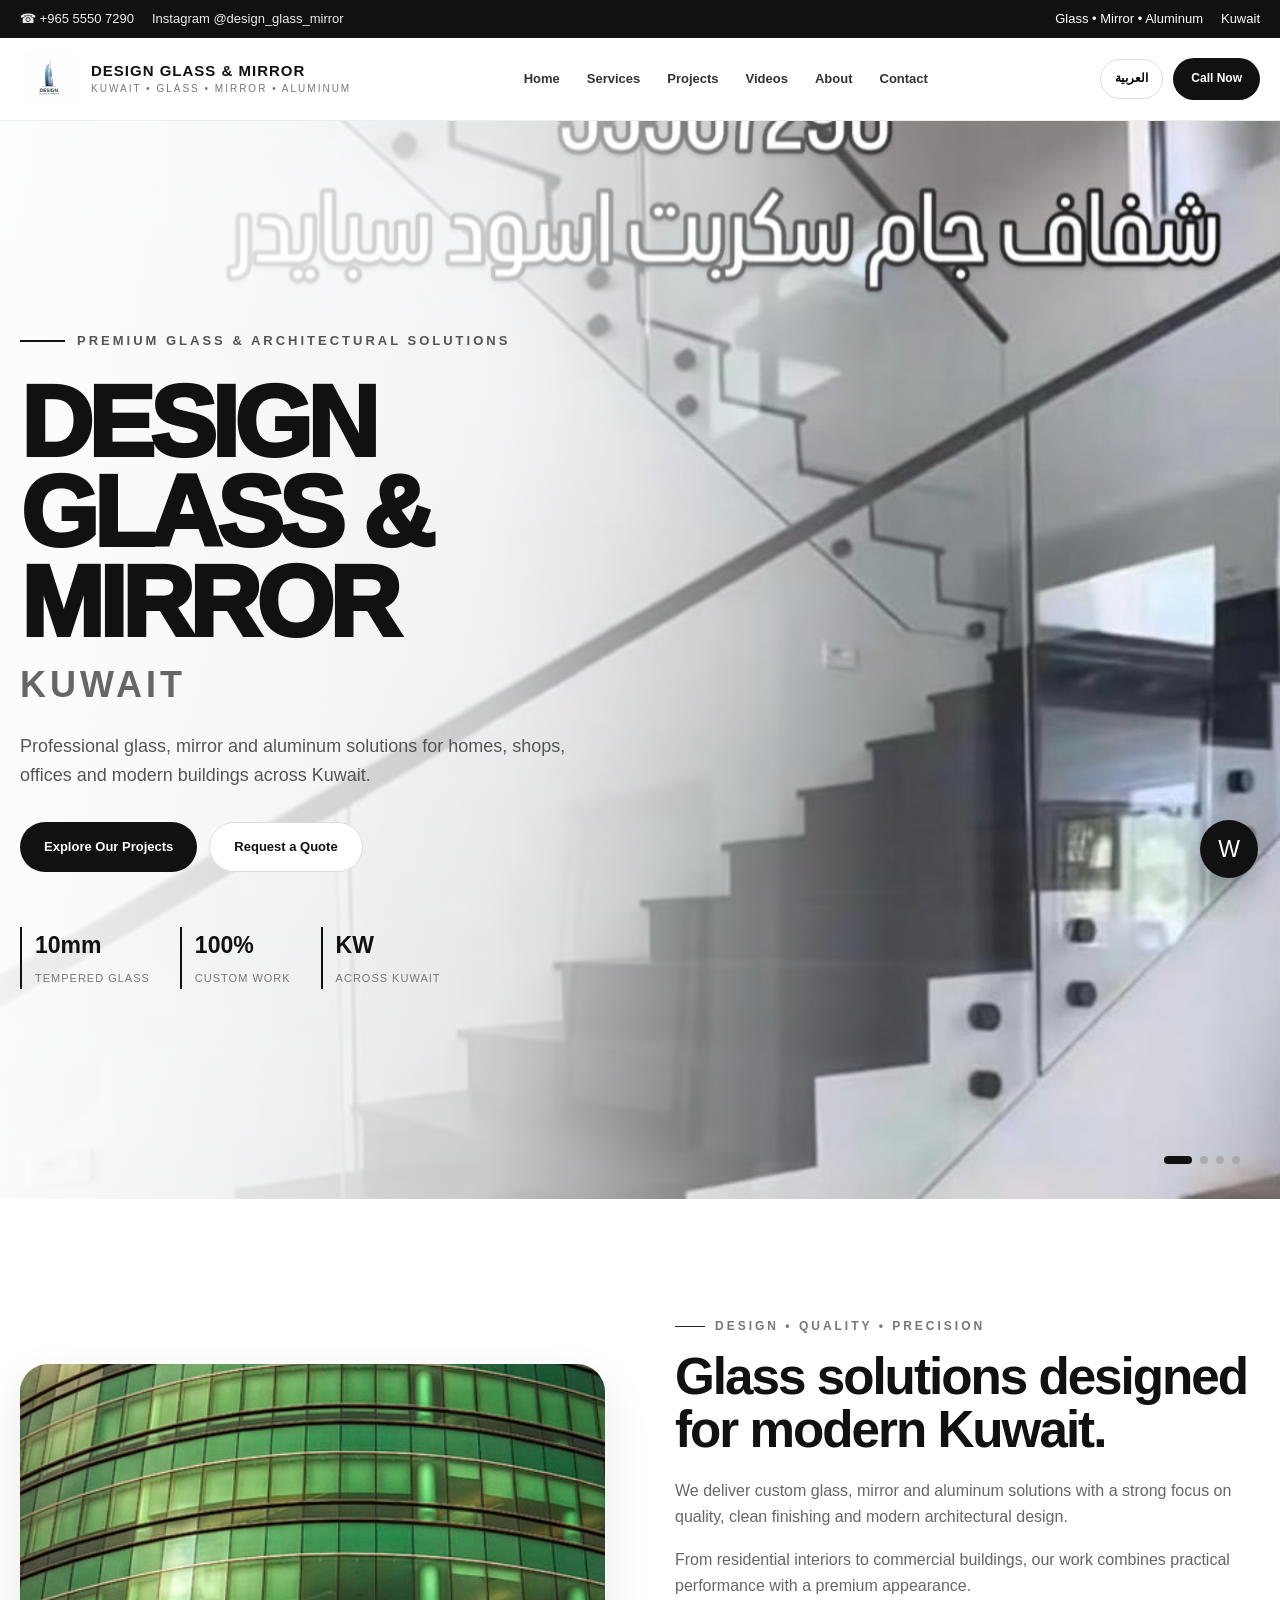
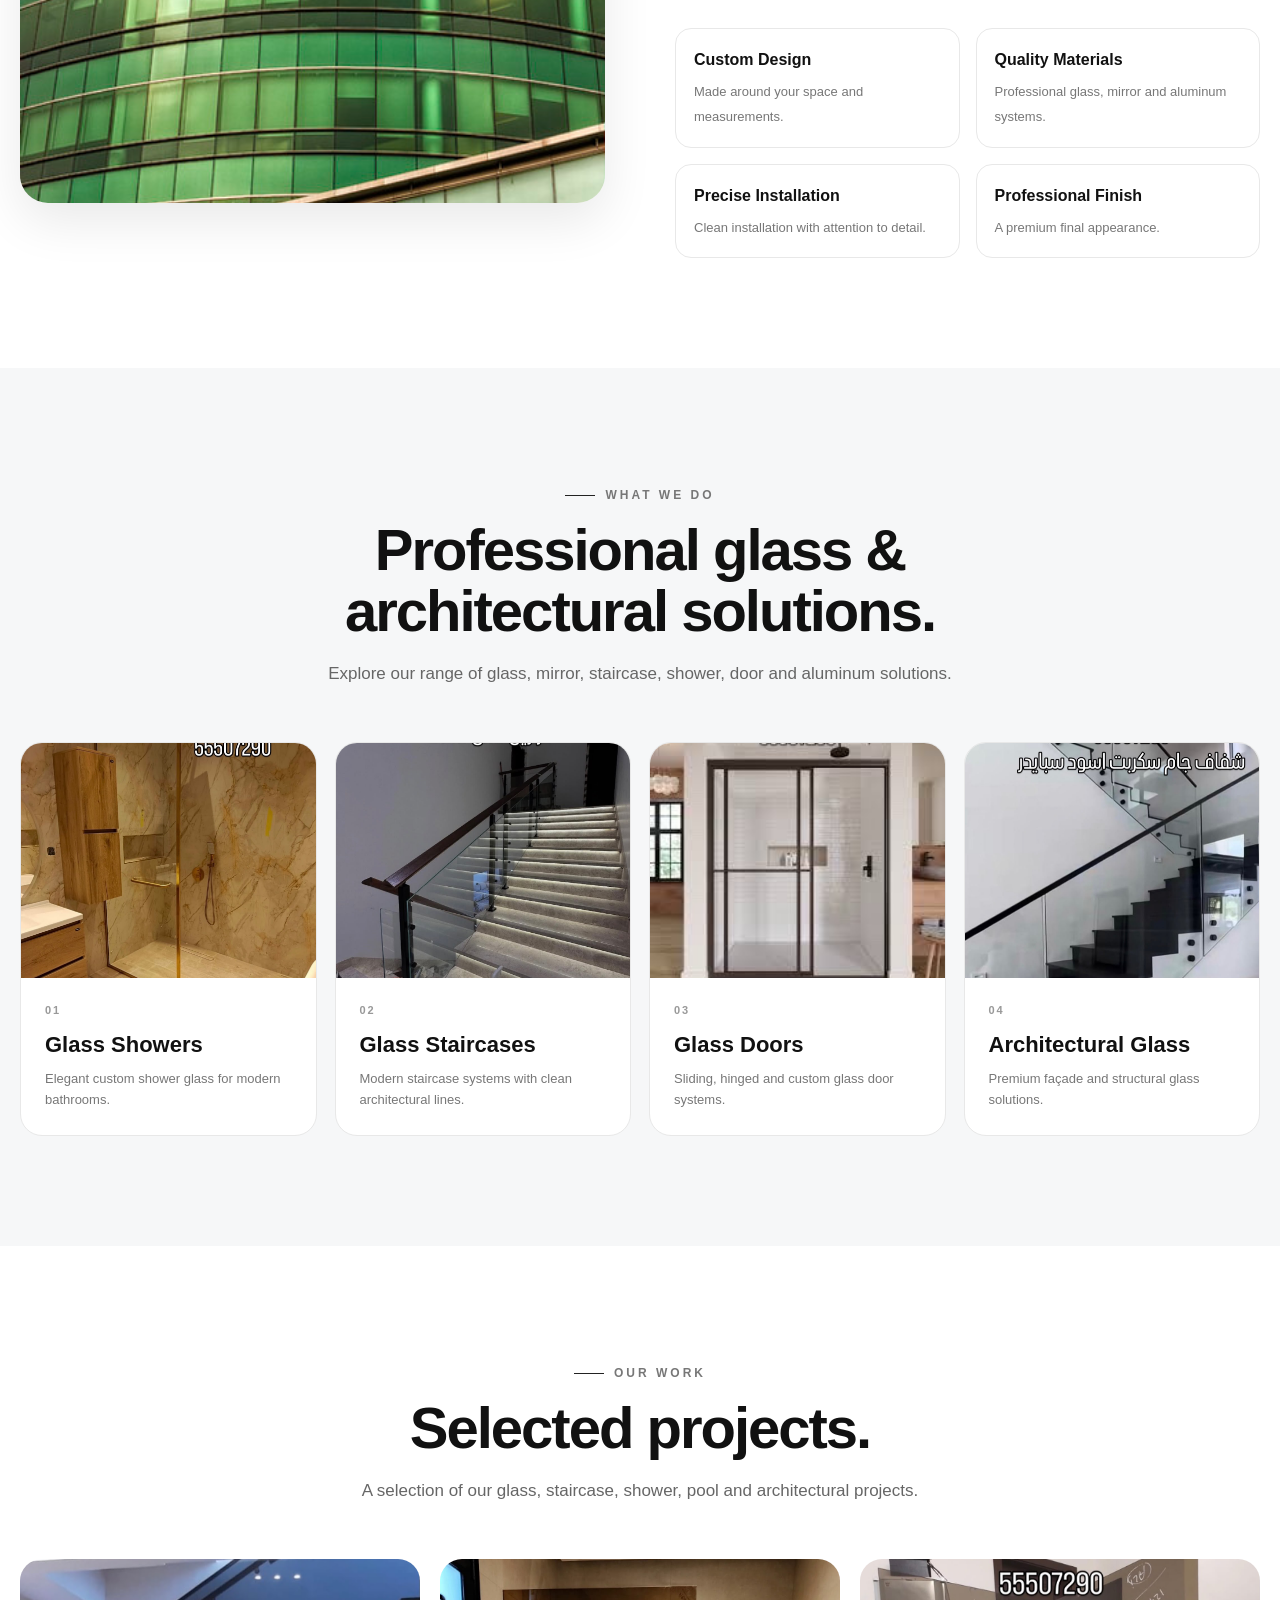
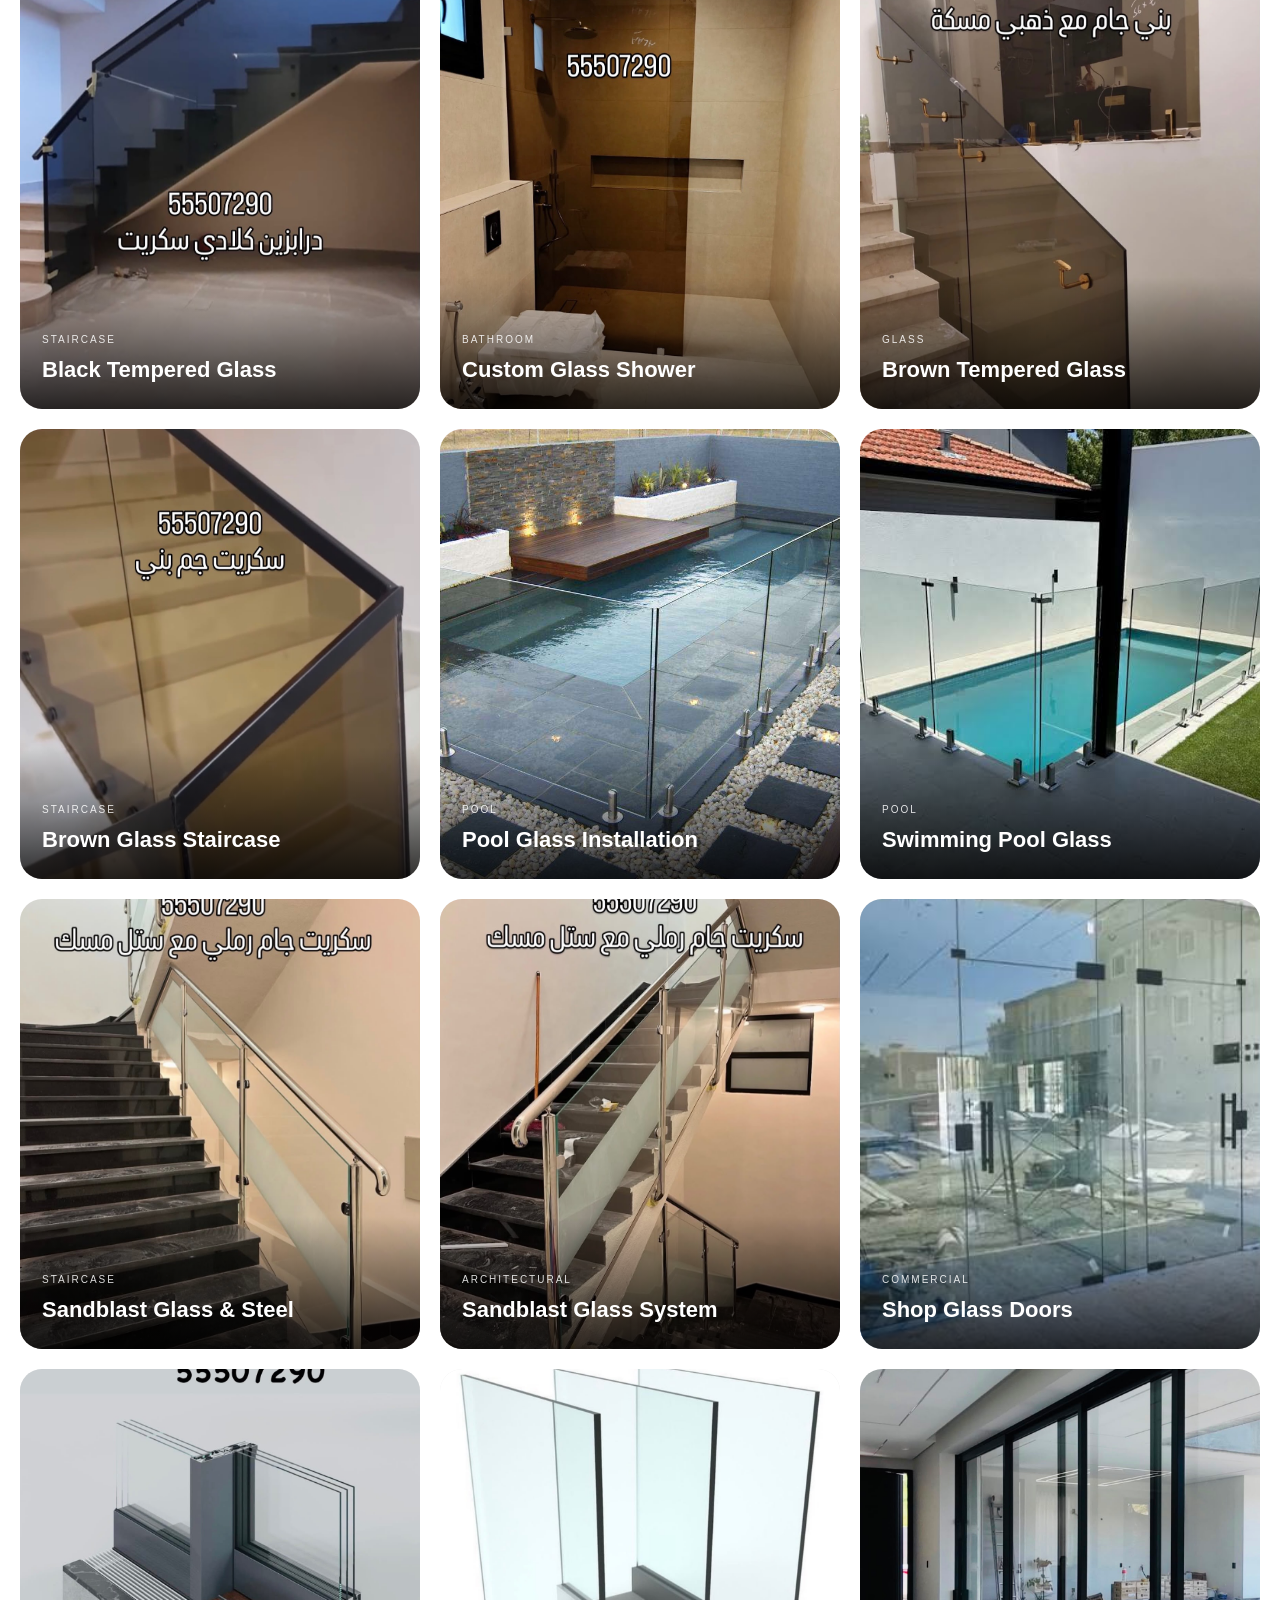
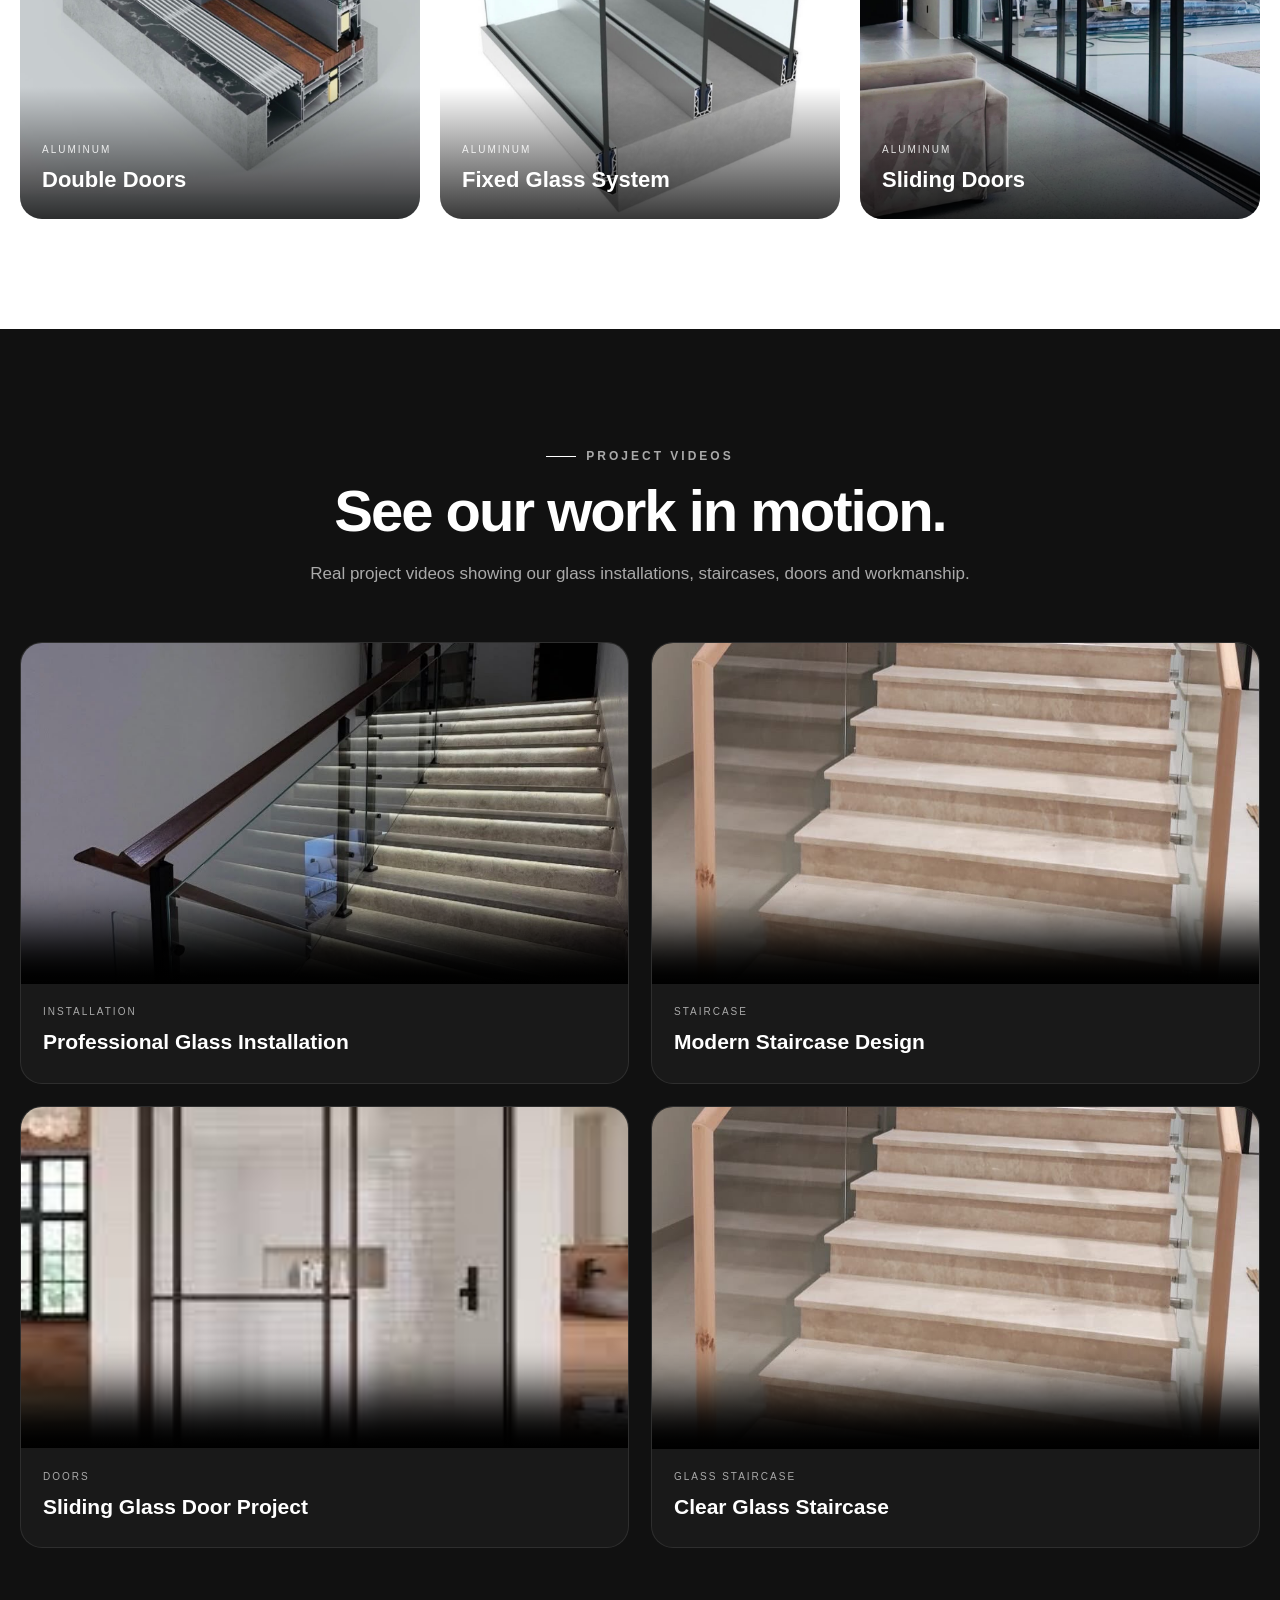
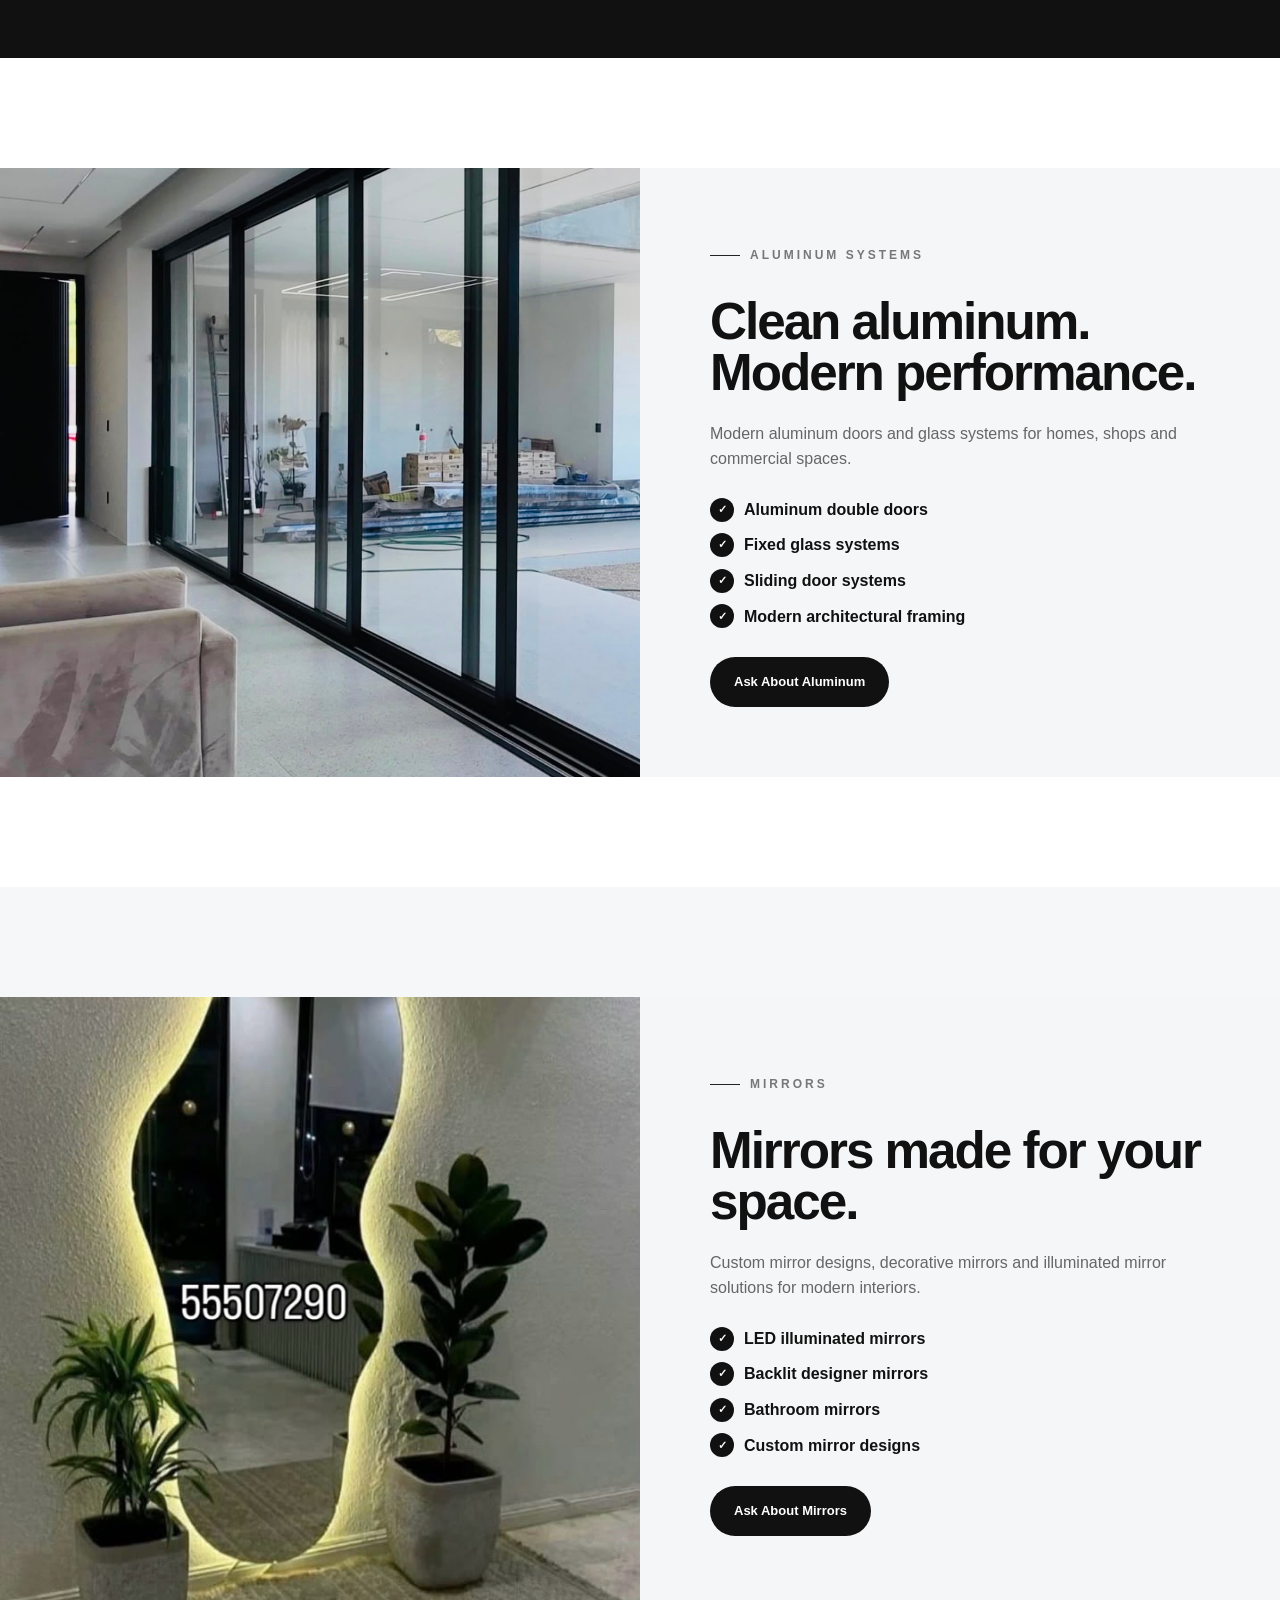
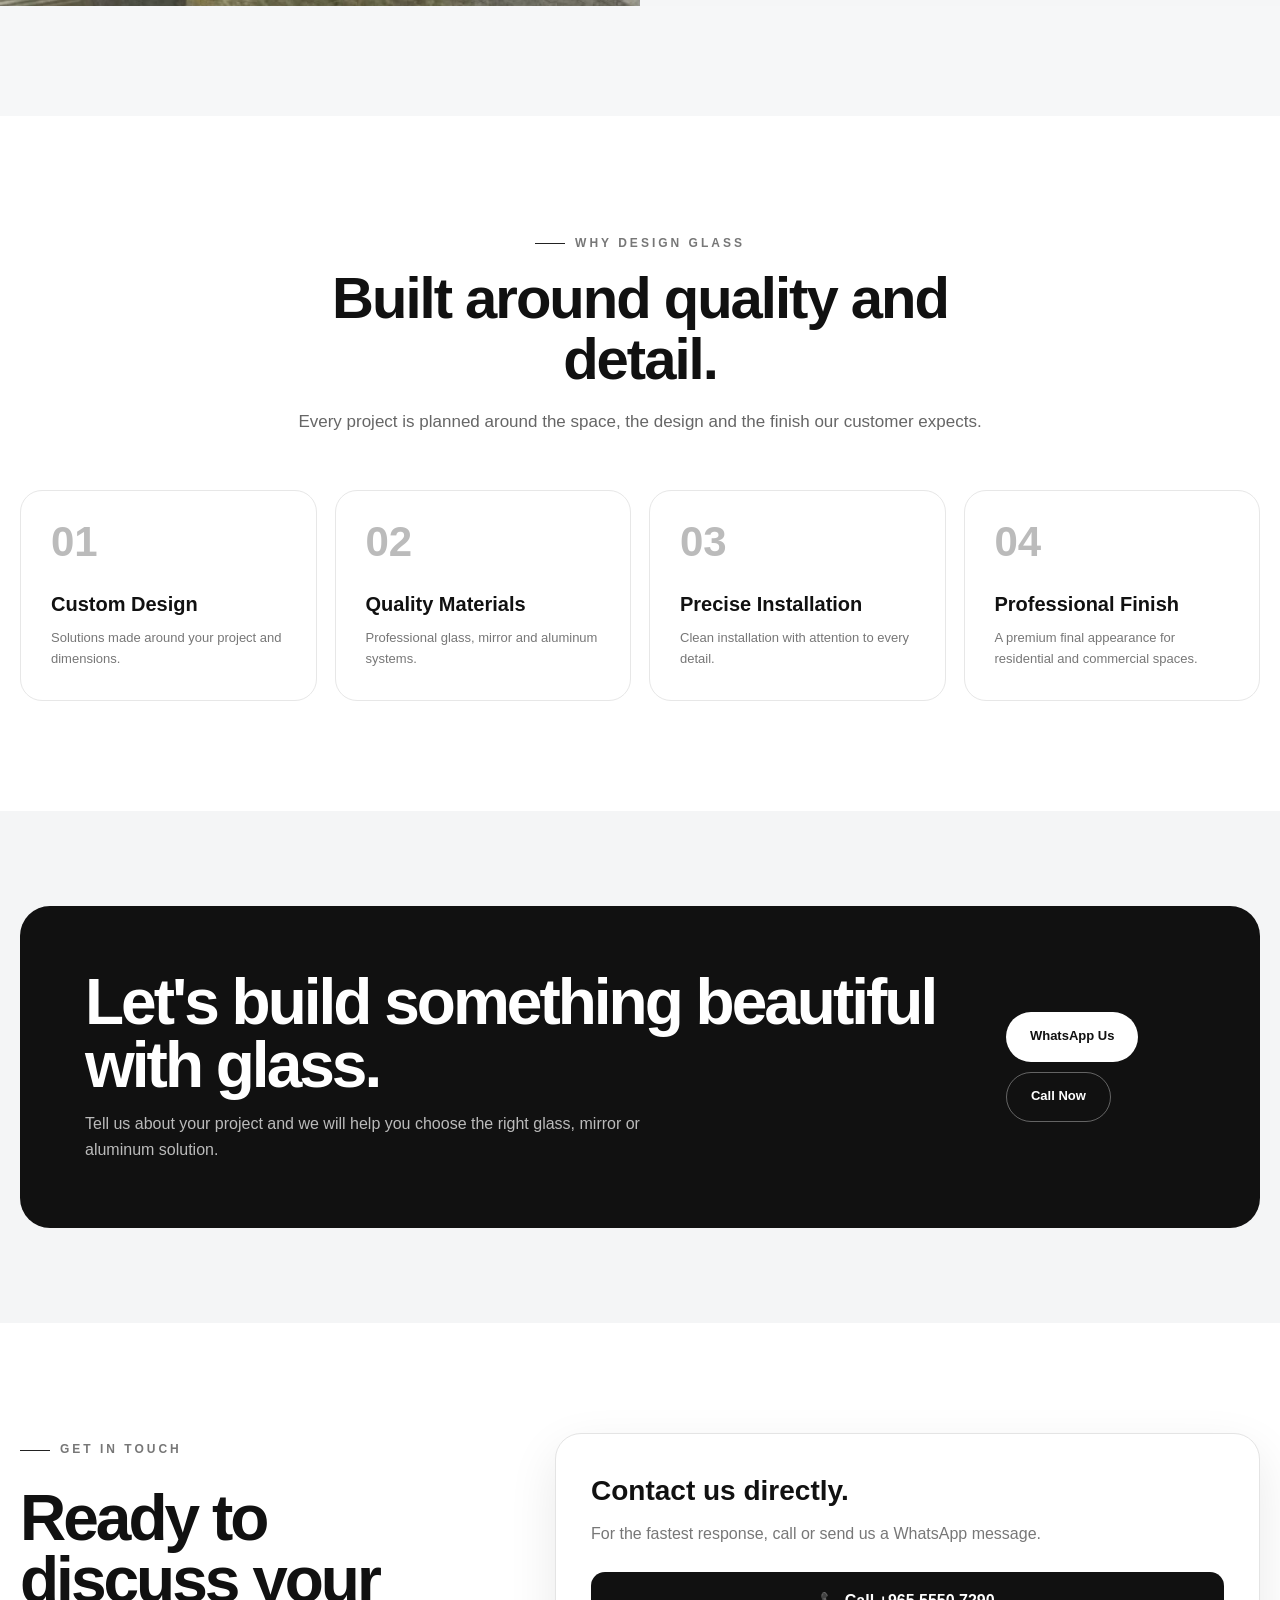
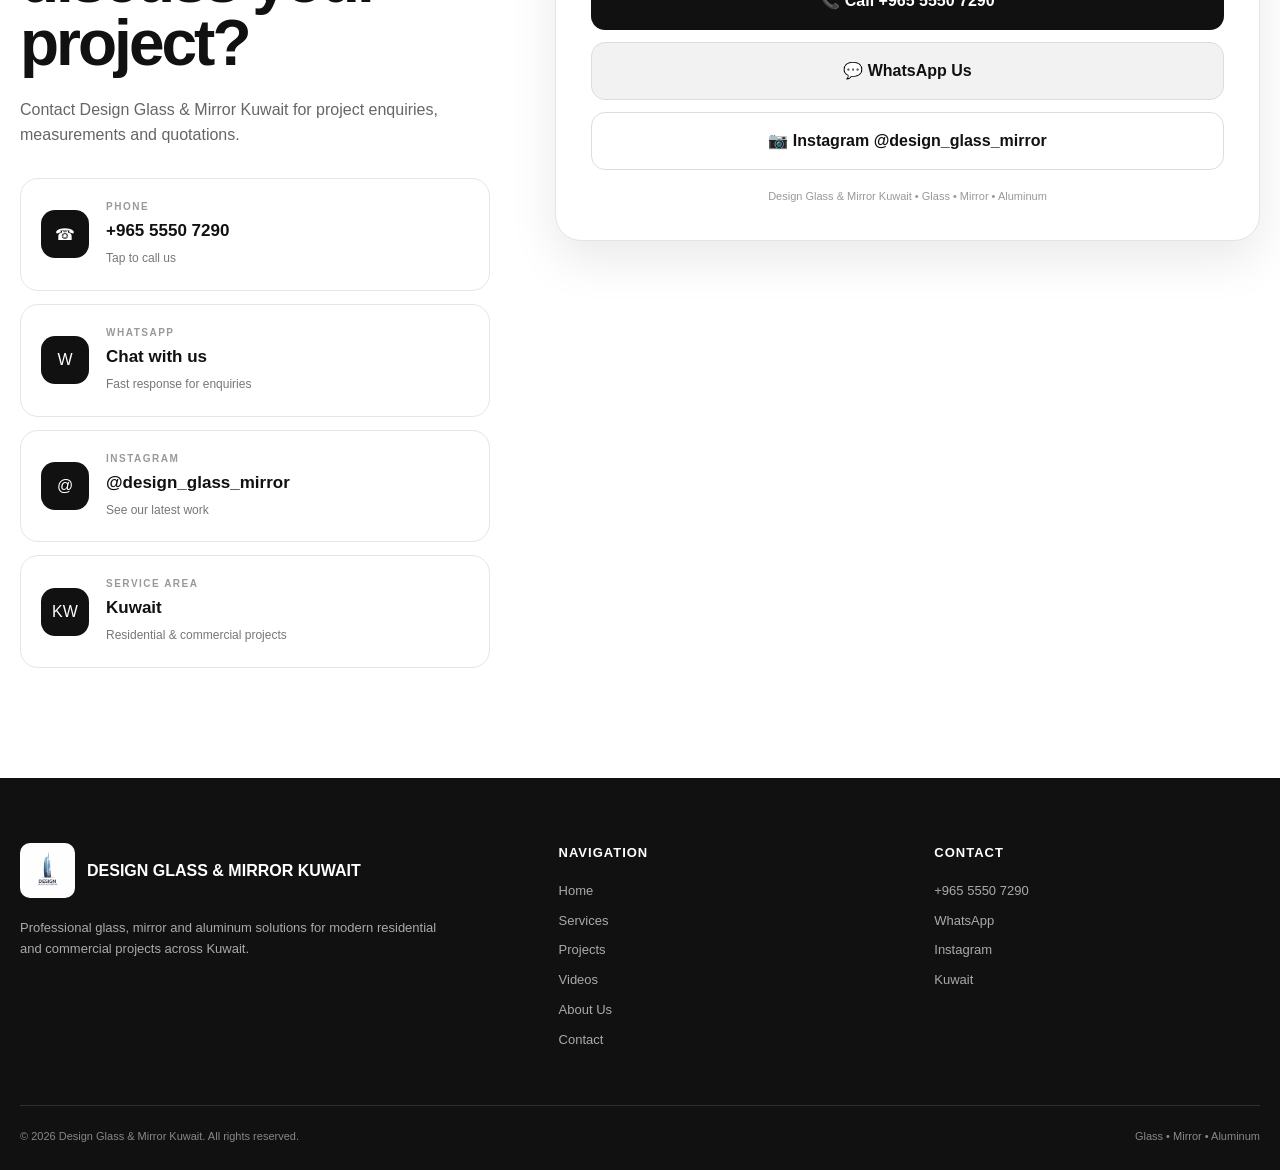
==== commit f790fa80: "Update print statement from 'Hello' to 'Goodbye'" ====
--- a/index.html
+++ b/index.html
@@ -1,2289 +1,2683 @@
 <!DOCTYPE html>
 <html lang="en">
 <head>
-  <meta charset="UTF-8">
-  <meta name="viewport" content="width=device-width, initial-scale=1.0">
-
-  <title>Design Glass & Mirror Kuwait | Glass, Mirrors & Aluminum</title>
-
-  <meta name="description" content="Design Glass & Mirror Kuwait provides professional glass, mirror, aluminum, shower, staircase, façade, door and architectural glass solutions across Kuwait.">
-  <meta name="keywords" content="glass Kuwait, mirror Kuwait, glass company Kuwait, aluminum doors Kuwait, glass shower Kuwait, glass staircase Kuwait, architectural glass Kuwait, Design Glass Mirror Kuwait">
-  <meta name="author" content="Design Glass & Mirror Kuwait">
-
-  <meta property="og:title" content="Design Glass & Mirror Kuwait">
-  <meta property="og:description" content="Professional glass, mirror and architectural glass solutions across Kuwait.">
-  <meta property="og:type" content="website">
-  <meta property="og:url" content="https://muhmmadayub-ui.github.io/design-glass-mirror-kuwait/">
-
-  <link rel="icon" href="WhatsApp%20Image%202026-08-23%20at%2012.24.46%20PM.jpeg">
-
-  <style>
-    :root {
-      --black: #080b0f;
-      --dark: #10151b;
-      --dark2: #151b22;
-      --silver: #c9d0d6;
-      --light: #f4f6f8;
-      --white: #ffffff;
-      --gold: #c8a96b;
-      --gold-light: #e4c98e;
-      --text: #d7dde3;
-      --muted: #9ca6af;
-      --line: rgba(255,255,255,.11);
-      --shadow: 0 25px 70px rgba(0,0,0,.35);
-      --radius: 22px;
-    }
-
-    * {
-      margin: 0;
-      padding: 0;
-      box-sizing: border-box;
-    }
-
-    html {
-      scroll-behavior: smooth;
-    }
-
-    body {
-      font-family: Arial, Helvetica, sans-serif;
-      background: var(--black);
-      color: var(--white);
-      line-height: 1.6;
-      overflow-x: hidden;
-    }
-
-    body.rtl {
-      direction: rtl;
-    }
-
-    a {
-      color: inherit;
-      text-decoration: none;
-    }
-
-    img,
-    video {
-      max-width: 100%;
-      display: block;
-    }
-
-    button {
-      font: inherit;
-    }
-
-    /* =========================
-       TOP BAR
-    ========================= */
-
-    .topbar {
-      background: #050608;
-      border-bottom: 1px solid rgba(255,255,255,.08);
-      color: #bfc6cc;
-      font-size: 13px;
-    }
-
-    .topbar-inner {
-      max-width: 1400px;
-      margin: auto;
-      padding: 9px 25px;
-      display: flex;
-      justify-content: space-between;
-      align-items: center;
-      gap: 15px;
-    }
-
-    .topbar-left,
-    .topbar-right {
-      display: flex;
-      align-items: center;
-      gap: 18px;
-    }
-
-    .topbar a {
-      transition: .25s;
-    }
-
-    .topbar a:hover {
-      color: var(--gold-light);
-    }
-
-    /* =========================
-       NAVIGATION
-    ========================= */
-
-    header {
-      position: fixed;
-      top: 0;
-      left: 0;
-      width: 100%;
-      z-index: 1000;
-      transition: .35s ease;
-    }
-
-    header.scrolled {
-      background: rgba(5,7,9,.94);
-      backdrop-filter: blur(16px);
-      box-shadow: 0 10px 40px rgba(0,0,0,.28);
-    }
-
-    .nav {
-      max-width: 1450px;
-      height: 88px;
-      margin: auto;
-      padding: 0 28px;
-      display: flex;
-      align-items: center;
-      justify-content: space-between;
-      gap: 30px;
-    }
-
-    .logo {
-      display: flex;
-      align-items: center;
-      gap: 13px;
-      min-width: 220px;
-    }
-
-    .logo img {
-      width: 64px;
-      height: 64px;
-      object-fit: contain;
-      border-radius: 10px;
-    }
-
-    .logo-text {
-      line-height: 1.05;
-    }
-
-    .logo-text strong {
-      display: block;
-      font-size: 17px;
-      letter-spacing: 1.5px;
-    }
-
-    .logo-text span {
-      display: block;
-      margin-top: 5px;
-      color: var(--gold-light);
-      font-size: 10px;
-      letter-spacing: 2px;
-      text-transform: uppercase;
-    }
-
-    .nav-links {
-      display: flex;
-      align-items: center;
-      gap: 30px;
-    }
-
-    .nav-links a {
-      position: relative;
-      color: #e8ecef;
-      font-size: 14px;
-      font-weight: 600;
-      transition: .25s;
-    }
-
-    .nav-links a::after {
-      content: "";
-      position: absolute;
-      left: 0;
-      bottom: -9px;
-      width: 0;
-      height: 2px;
-      background: var(--gold);
-      transition: .3s;
-    }
-
-    .nav-links a:hover {
-      color: var(--gold-light);
-    }
-
-    .nav-links a:hover::after {
-      width: 100%;
-    }
-
-    .nav-actions {
-      display: flex;
-      align-items: center;
-      gap: 10px;
-    }
-
-    .lang-btn,
-    .menu-btn {
-      border: 1px solid rgba(255,255,255,.2);
-      background: rgba(255,255,255,.05);
-      color: white;
-      padding: 10px 15px;
-      border-radius: 10px;
-      cursor: pointer;
-      transition: .25s;
-    }
-
-    .lang-btn:hover,
-    .menu-btn:hover {
-      border-color: var(--gold);
-      color: var(--gold-light);
-    }
-
-    .menu-btn {
-      display: none;
-    }
-
-    /* =========================
-       HERO
-    ========================= */
-
-    .hero {
-      position: relative;
-      min-height: 100vh;
-      height: 850px;
-      overflow: hidden;
-      background: #090d11;
-    }
-
-    .hero-slides {
-      position: absolute;
-      inset: 0;
-    }
-
-    .hero-slide {
-      position: absolute;
-      inset: 0;
-      opacity: 0;
-      transform: scale(1.08);
-      transition: opacity 1.3s ease, transform 7s ease;
-      background-size: cover;
-      background-position: center;
-    }
-
-    .hero-slide.active {
-      opacity: 1;
-      transform: scale(1);
-    }
-
-    .hero-slide::after {
-      content: "";
-      position: absolute;
-      inset: 0;
-      background:
-        linear-gradient(90deg,
-          rgba(0,0,0,.73) 0%,
-          rgba(0,0,0,.40) 45%,
-          rgba(0,0,0,.20) 100%),
-        linear-gradient(0deg,
-          rgba(0,0,0,.55),
-          transparent 50%);
-    }
-
-    .hero-content {
-      position: relative;
-      z-index: 5;
-      max-width: 1400px;
-      margin: auto;
-      min-height: 100vh;
-      padding: 210px 45px 100px;
-      display: flex;
-      align-items: flex-end;
-    }
-
-    .hero-inner {
-      max-width: 780px;
-      animation: heroIn 1.2s ease both;
-    }
-
-    @keyframes heroIn {
-      from {
-        opacity: 0;
-        transform: translateY(50px);
-      }
-      to {
-        opacity: 1;
-        transform: translateY(0);
-      }
-    }
-
-    .eyebrow {
-      display: inline-flex;
-      align-items: center;
-      gap: 12px;
-      color: var(--gold-light);
-      text-transform: uppercase;
-      letter-spacing: 4px;
-      font-size: 12px;
-      font-weight: bold;
-      margin-bottom: 20px;
-    }
-
-    .eyebrow::before {
-      content: "";
-      width: 42px;
-      height: 1px;
-      background: var(--gold);
-    }
-
-    .hero h1 {
-      font-size: clamp(42px, 6vw, 82px);
-      line-height: .98;
-      letter-spacing: -2px;
-      margin-bottom: 25px;
-      font-weight: 800;
-      max-width: 850px;
-    }
-
-    .hero h1 span {
-      color: var(--gold-light);
-    }
-
-    .hero p {
-      max-width: 690px;
-      font-size: 18px;
-      color: #d9dee2;
-      margin-bottom: 34px;
-    }
-
-    .hero-buttons {
-      display: flex;
-      flex-wrap: wrap;
-      gap: 13px;
-    }
-
-    .btn {
-      display: inline-flex;
-      align-items: center;
-      justify-content: center;
-      min-height: 50px;
-      padding: 0 23px;
-      border-radius: 10px;
-      border: 1px solid transparent;
-      font-weight: 700;
-      font-size: 14px;
-      cursor: pointer;
-      transition: .3s;
-    }
-
-    .btn-primary {
-      background: var(--gold);
-      color: #101010;
-    }
-
-    .btn-primary:hover {
-      background: var(--gold-light);
-      transform: translateY(-2px);
-    }
-
-    .btn-outline {
-      border-color: rgba(255,255,255,.35);
-      background: rgba(255,255,255,.06);
-      backdrop-filter: blur(8px);
-    }
-
-    .btn-outline:hover {
-      border-color: var(--gold);
-      color: var(--gold-light);
-      transform: translateY(-2px);
-    }
-
-    .hero-counter {
-      position: absolute;
-      z-index: 6;
-      right: 40px;
-      bottom: 45px;
-      display: flex;
-      align-items: center;
-      gap: 12px;
-      color: #fff;
-      font-size: 12px;
-    }
-
-    .hero-line {
-      width: 100px;
-      height: 1px;
-      background: rgba(255,255,255,.35);
-    }
-
-    /* =========================
-       SECTION BASICS
-    ========================= */
-
-    section {
-      padding: 105px 25px;
-    }
-
-    .container {
-      max-width: 1350px;
-      margin: auto;
-    }
-
-    .section-head {
-      max-width: 800px;
-      margin-bottom: 48px;
-    }
-
-    .section-label {
-      color: var(--gold-light);
-      text-transform: uppercase;
-      letter-spacing: 3px;
-      font-size: 11px;
-      font-weight: 800;
-      margin-bottom: 12px;
-    }
-
-    .section-head h2 {
-      font-size: clamp(34px, 4vw, 58px);
-      line-height: 1.05;
-      margin-bottom: 18px;
-    }
-
-    .section-head p {
-      color: var(--muted);
-      font-size: 17px;
-    }
-
-    /* =========================
-       INTRO
-    ========================= */
-
-    .intro {
-      background:
-        radial-gradient(circle at 80% 20%, rgba(200,169,107,.08), transparent 35%),
-        var(--dark);
-    }
-
-    .intro-grid {
-      display: grid;
-      grid-template-columns: 1fr 1fr;
-      gap: 70px;
-      align-items: center;
-    }
-
-    .intro-image {
-      position: relative;
-      border-radius: var(--radius);
-      overflow: hidden;
-      box-shadow: var(--shadow);
-      min-height: 530px;
-    }
-
-    .intro-image img {
-      width: 100%;
-      height: 100%;
-      min-height: 530px;
-      object-fit: cover;
-    }
-
-    .intro-image::after {
-      content: "";
-      position: absolute;
-      inset: 0;
-      background: linear-gradient(180deg, transparent 50%, rgba(0,0,0,.45));
-    }
-
-    .intro-copy h2 {
-      font-size: clamp(34px, 4vw, 55px);
-      line-height: 1.08;
-      margin-bottom: 23px;
-    }
-
-    .intro-copy p {
-      color: var(--muted);
-      margin-bottom: 20px;
-      font-size: 16px;
-    }
-
-    .stats {
-      display: grid;
-      grid-template-columns: repeat(3, 1fr);
-      gap: 15px;
-      margin-top: 35px;
-    }
-
-    .stat {
-      border-top: 1px solid var(--line);
-      padding-top: 18px;
-    }
-
-    .stat strong {
-      display: block;
-      font-size: 30px;
-      color: var(--gold-light);
-    }
-
-    .stat span {
-      color: var(--muted);
-      font-size: 12px;
-    }
-
-    /* =========================
-       SERVICES
-    ========================= */
-
-    .services {
-      background: #090d12;
-    }
-
-    .service-grid {
-      display: grid;
-      grid-template-columns: repeat(4, 1fr);
-      gap: 18px;
-    }
-
-    .service-card {
-      position: relative;
-      min-height: 330px;
-      border-radius: 18px;
-      overflow: hidden;
-      background: var(--dark2);
-      border: 1px solid var(--line);
-    }
-
-    .service-card img {
-      width: 100%;
-      height: 100%;
-      min-height: 330px;
-      object-fit: cover;
-      transition: .7s;
-    }
-
-    .service-card:hover img {
-      transform: scale(1.07);
-    }
-
-    .service-overlay {
-      position: absolute;
-      inset: 0;
-      padding: 25px;
-      display: flex;
-      align-items: flex-end;
-      background: linear-gradient(0deg, rgba(0,0,0,.88), transparent 65%);
-    }
-
-    .service-overlay h3 {
-      font-size: 21px;
-      margin-bottom: 5px;
-    }
-
-    .service-overlay p {
-      color: #c3c9ce;
-      font-size: 13px;
-    }
-
-    /* =========================
-       PROJECTS
-    ========================= */
-
-    .projects {
-      background:
-        radial-gradient(circle at 10% 20%, rgba(200,169,107,.07), transparent 30%),
-        #0c1117;
-    }
-
-    .project-grid {
-      display: grid;
-      grid-template-columns: repeat(3, 1fr);
-      gap: 18px;
-    }
-
-    .project-card {
-      position: relative;
-      overflow: hidden;
-      border-radius: 18px;
-      background: #121820;
-      border: 1px solid var(--line);
-      cursor: pointer;
-    }
-
-    .project-card img {
-      width: 100%;
-      aspect-ratio: 4 / 3;
-      object-fit: cover;
-      transition: .6s;
-    }
-
-    .project-card:hover img {
-      transform: scale(1.06);
-    }
-
-    .project-info {
-      padding: 18px 19px 20px;
-    }
-
-    .project-info small {
-      color: var(--gold-light);
-      text-transform: uppercase;
-      letter-spacing: 1.5px;
-      font-size: 10px;
-    }
-
-    .project-info h3 {
-      margin-top: 5px;
-      font-size: 18px;
-    }
-
-    /* =========================
-       VIDEOS
-    ========================= */
-
-    .videos {
-      background: #070a0d;
-    }
-
-    .video-grid {
-      display: grid;
-      grid-template-columns: repeat(2, 1fr);
-      gap: 22px;
-    }
-
-    .video-card {
-      position: relative;
-      overflow: hidden;
-      border-radius: 20px;
-      background: #11161c;
-      border: 1px solid var(--line);
-      box-shadow: 0 20px 60px rgba(0,0,0,.25);
-    }
-
-    .video-card video {
-      width: 100%;
-      aspect-ratio: 16 / 9;
-      object-fit: cover;
-      background: #000;
-    }
-
-    .video-info {
-      padding: 20px 22px;
-    }
-
-    .video-info small {
-      color: var(--gold-light);
-      text-transform: uppercase;
-      letter-spacing: 2px;
-      font-size: 10px;
-    }
-
-    .video-info h3 {
-      font-size: 21px;
-      margin-top: 5px;
-    }
-
-    /* =========================
-       ALUMINUM
-    ========================= */
-
-    .aluminum {
-      background: var(--dark);
-    }
-
-    .aluminum-grid {
-      display: grid;
-      grid-template-columns: repeat(3, 1fr);
-      gap: 18px;
-    }
-
-    .aluminum-card {
-      overflow: hidden;
-      border-radius: 18px;
-      background: #151b21;
-      border: 1px solid var(--line);
-    }
-
-    .aluminum-card img {
-      width: 100%;
-      aspect-ratio: 4 / 3;
-      object-fit: cover;
-      transition: .5s;
-    }
-
-    .aluminum-card:hover img {
-      transform: scale(1.04);
-    }
-
-    .aluminum-card div {
-      padding: 18px;
-    }
-
-    .aluminum-card h3 {
-      font-size: 19px;
-    }
-
-    .aluminum-card p {
-      color: var(--muted);
-      font-size: 13px;
-      margin-top: 5px;
-    }
-
-    /* =========================
-       MIRRORS
-    ========================= */
-
-    .mirrors {
-      background: #080b0f;
-    }
-
-    .mirror-grid {
-      display: grid;
-      grid-template-columns: repeat(3, 1fr);
-      gap: 18px;
-    }
-
-    .mirror-card {
-      overflow: hidden;
-      border-radius: 18px;
-      background: #11161b;
-      border: 1px solid var(--line);
-    }
-
-    .mirror-card img {
-      width: 100%;
-      aspect-ratio: 1 / 1;
-      object-fit: cover;
-      transition: .6s;
-    }
-
-    .mirror-card:hover img {
-      transform: scale(1.05);
-    }
-
-    .mirror-card h3 {
-      padding: 18px;
-      font-size: 18px;
-    }
-
-    /* =========================
-       WHY US
-    ========================= */
-
-    .why {
-      background:
-        linear-gradient(135deg, #121820, #080b0f);
-    }
-
-    .why-grid {
-      display: grid;
-      grid-template-columns: 1fr 1fr;
-      gap: 70px;
-      align-items: center;
-    }
-
-    .why-list {
-      display: grid;
-      gap: 18px;
-    }
-
-    .why-item {
-      display: flex;
-      gap: 18px;
-      padding: 21px;
-      border: 1px solid var(--line);
-      border-radius: 16px;
-      background: rgba(255,255,255,.025);
-    }
-
-    .why-number {
-      flex: 0 0 42px;
-      width: 42px;
-      height: 42px;
-      display: grid;
-      place-items: center;
-      border-radius: 50%;
-      background: rgba(200,169,107,.12);
-      color: var(--gold-light);
-      font-weight: bold;
-    }
-
-    .why-item h3 {
-      font-size: 17px;
-      margin-bottom: 4px;
-    }
-
-    .why-item p {
-      color: var(--muted);
-      font-size: 13px;
-    }
-
-    .why-image {
-      border-radius: 22px;
-      overflow: hidden;
-      box-shadow: var(--shadow);
-    }
-
-    .why-image img {
-      width: 100%;
-      aspect-ratio: 4 / 3;
-      object-fit: cover;
-    }
-
-    /* =========================
-       CTA
-    ========================= */
-
-    .cta {
-      position: relative;
-      overflow: hidden;
-      padding: 90px 25px;
-      background:
-        linear-gradient(100deg, rgba(0,0,0,.9), rgba(0,0,0,.55)),
-        url("blue%20building%202.jpg") center/cover;
-    }
-
-    .cta-inner {
-      position: relative;
-      z-index: 2;
-      max-width: 1000px;
-      margin: auto;
-      text-align: center;
-    }
-
-    .cta h2 {
-      font-size: clamp(34px, 5vw, 65px);
-      line-height: 1.05;
-      margin-bottom: 18px;
-    }
-
-    .cta p {
-      color: #d0d5d9;
-      max-width: 700px;
-      margin: 0 auto 30px;
-    }
-
-    /* =========================
-       CONTACT
-    ========================= */
-
-    .contact {
-      background: #050709;
-    }
-
-    .contact-grid {
-      display: grid;
-      grid-template-columns: 1fr 1fr;
-      gap: 20px;
-    }
-
-    .contact-card {
-      border: 1px solid var(--line);
-      border-radius: 20px;
-      padding: 32px;
-      background: #0e1318;
-    }
-
-    .contact-card h3 {
-      font-size: 25px;
-      margin-bottom: 10px;
-    }
-
-    .contact-card p {
-      color: var(--muted);
-      margin-bottom: 20px;
-    }
-
-    .contact-list {
-      display: grid;
-      gap: 13px;
-    }
-
-    .contact-row {
-      display: flex;
-      gap: 13px;
-      align-items: center;
-      padding: 14px;
-      border-radius: 12px;
-      background: rgba(255,255,255,.035);
-      border: 1px solid rgba(255,255,255,.06);
-    }
-
-    .contact-icon {
-      width: 38px;
-      height: 38px;
-      display: grid;
-      place-items: center;
-      border-radius: 10px;
-      background: rgba(200,169,107,.12);
-      color: var(--gold-light);
-      font-weight: bold;
-    }
-
-    .contact-row span {
-      color: var(--muted);
-      font-size: 12px;
-      display: block;
-    }
-
-    .contact-row strong {
-      font-size: 15px;
-    }
-
-    /* =========================
-       FOOTER
-    ========================= */
-
-    footer {
-      background: #030405;
-      border-top: 1px solid var(--line);
-      padding: 45px 25px 25px;
-    }
-
-    .footer-grid {
-      max-width: 1350px;
-      margin: auto;
-      display: grid;
-      grid-template-columns: 1.5fr 1fr 1fr;
-      gap: 50px;
-      padding-bottom: 35px;
-    }
-
-    .footer-brand p {
-      color: var(--muted);
-      max-width: 430px;
-      margin-top: 15px;
-      font-size: 14px;
-    }
-
-    .footer-title {
-      color: var(--gold-light);
-      font-size: 12px;
-      letter-spacing: 2px;
-      text-transform: uppercase;
-      margin-bottom: 15px;
-    }
-
-    .footer-links {
-      display: grid;
-      gap: 8px;
-      color: #aeb6bd;
-      font-size: 14px;
-    }
-
-    .footer-links a:hover {
-      color: var(--gold-light);
-    }
-
-    .copyright {
-      max-width: 1350px;
-      margin: auto;
-      padding-top: 22px;
-      border-top: 1px solid var(--line);
-      color: #737c84;
-      font-size: 12px;
-      display: flex;
-      justify-content: space-between;
-      gap: 15px;
-    }
-
-    /* =========================
-       FLOATING WHATSAPP
-    ========================= */
-
-    .whatsapp {
-      position: fixed;
-      z-index: 1200;
-      right: 22px;
-      bottom: 22px;
-      width: 59px;
-      height: 59px;
-      border-radius: 50%;
-      display: grid;
-      place-items: center;
-      background: #25d366;
-      color: white;
-      font-size: 25px;
-      font-weight: bold;
-      box-shadow: 0 10px 30px rgba(0,0,0,.35);
-      transition: .25s;
-    }
-
-    .whatsapp:hover {
-      transform: scale(1.08);
-    }
-
-    /* =========================
-       LIGHTBOX
-    ========================= */
-
-    .lightbox {
-      position: fixed;
-      inset: 0;
-      z-index: 3000;
-      background: rgba(0,0,0,.94);
-      display: none;
-      align-items: center;
-      justify-content: center;
-      padding: 25px;
-    }
-
-    .lightbox.active {
-      display: flex;
-    }
-
-    .lightbox img {
-      max-width: 95vw;
-      max-height: 90vh;
-      object-fit: contain;
-      border-radius: 8px;
-    }
-
-    .lightbox-close {
-      position: absolute;
-      top: 20px;
-      right: 25px;
-      width: 48px;
-      height: 48px;
-      border: 1px solid rgba(255,255,255,.25);
-      border-radius: 50%;
-      background: rgba(255,255,255,.08);
-      color: white;
-      font-size: 28px;
-      cursor: pointer;
-    }
-
-    /* =========================
-       REVEAL ANIMATION
-    ========================= */
-
-    .reveal {
-      opacity: 0;
-      transform: translateY(30px);
-      transition: opacity .8s ease, transform .8s ease;
-    }
-
-    .reveal.visible {
-      opacity: 1;
-      transform: translateY(0);
-    }
-
-    /* =========================
-       MOBILE
-    ========================= */
-
-    @media (max-width: 1100px) {
-      .service-grid {
-        grid-template-columns: repeat(2, 1fr);
-      }
-
-      .project-grid {
-        grid-template-columns: repeat(2, 1fr);
-      }
-
-      .nav-links {
-        gap: 18px;
-      }
-    }
-
-    @media (max-width: 800px) {
-      .topbar {
-        display: none;
-      }
-
-      .nav {
-        height: 76px;
-        padding: 0 16px;
-      }
-
-      .logo {
-        min-width: auto;
-      }
-
-      .logo img {
-        width: 51px;
-        height: 51px;
-      }
-
-      .logo-text strong {
-        font-size: 13px;
-      }
-
-      .logo-text span {
-        font-size: 8px;
-      }
-
-      .nav-links {
-        position: absolute;
-        top: 76px;
-        left: 15px;
-        right: 15px;
-        display: none;
-        flex-direction: column;
-        align-items: stretch;
-        gap: 0;
-        padding: 10px;
-        background: rgba(8,11,15,.98);
-        border: 1px solid var(--line);
-        border-radius: 15px;
-        box-shadow: var(--shadow);
-      }
-
-      .nav-links.open {
-        display: flex;
-      }
-
-      .nav-links a {
-        padding: 13px 10px;
-      }
-
-      .nav-links a::after {
-        display: none;
-      }
-
-      .menu-btn {
-        display: block;
-      }
-
-      .hero {
-        height: 760px;
-        min-height: 760px;
-      }
-
-      .hero-content {
-        padding: 170px 22px 80px;
-        align-items: flex-end;
-      }
-
-      .hero h1 {
-        font-size: 45px;
-        letter-spacing: -1px;
-      }
-
-      .hero p {
-        font-size: 15px;
-      }
-
-      .hero-counter {
-        right: 20px;
-        bottom: 25px;
-      }
-
-      section {
-        padding: 75px 18px;
-      }
-
-      .intro-grid,
-      .why-grid,
-      .contact-grid {
-        grid-template-columns: 1fr;
-        gap: 35px;
-      }
-
-      .service-grid,
-      .project-grid,
-      .aluminum-grid,
-      .mirror-grid {
-        grid-template-columns: 1fr;
-      }
-
-      .video-grid {
-        grid-template-columns: 1fr;
-      }
-
-      .intro-image {
-        min-height: 380px;
-      }
-
-      .intro-image img {
-        min-height: 380px;
-      }
-
-      .stats {
-        grid-template-columns: repeat(3, 1fr);
-      }
-
-      .footer-grid {
-        grid-template-columns: 1fr;
-        gap: 30px;
-      }
-
-      .copyright {
-        flex-direction: column;
-      }
-    }
-
-    @media (max-width: 480px) {
-      .nav-actions {
-        gap: 5px;
-      }
-
-      .lang-btn,
-      .menu-btn {
-        padding: 8px 10px;
-        font-size: 12px;
-      }
-
-      .hero h1 {
-        font-size: 38px;
-      }
-
-      .hero-buttons {
-        flex-direction: column;
-        align-items: stretch;
-      }
-
-      .btn {
-        width: 100%;
-      }
-
-      .stats {
-        gap: 8px;
-      }
-
-      .stat strong {
-        font-size: 23px;
-      }
-
-      .stat span {
-        font-size: 10px;
-      }
-    }
-
-    /* RTL adjustments */
-    body.rtl .eyebrow::before {
-      display: none;
-    }
-
-    body.rtl .eyebrow::after {
-      content: "";
-      width: 42px;
-      height: 1px;
-      background: var(--gold);
-    }
-
-    body.rtl .hero-content {
-      text-align: right;
-    }
-
-    body.rtl .hero-counter {
-      right: auto;
-      left: 40px;
-    }
-
-    body.rtl .contact-row {
-      text-align: right;
-    }
-
-    @media (max-width: 800px) {
-      body.rtl .hero-counter {
-        left: 20px;
-      }
-    }
-  </style>
+<meta charset="UTF-8">
+<meta name="viewport" content="width=device-width, initial-scale=1.0">
+
+<title>Design Glass & Mirror Kuwait | Glass, Mirror & Aluminum</title>
+
+<meta name="description" content="Design Glass & Mirror Kuwait - professional glass, mirror, aluminum, shower, staircase, doors and architectural glass solutions across Kuwait.">
+<meta name="keywords" content="glass Kuwait, mirror Kuwait, glass doors Kuwait, glass staircase Kuwait, shower glass Kuwait, aluminum Kuwait, architectural glass Kuwait">
+<meta name="author" content="Design Glass & Mirror Kuwait">
+
+<meta property="og:title" content="Design Glass & Mirror Kuwait">
+<meta property="og:description" content="Professional glass, mirror and aluminum solutions across Kuwait.">
+<meta property="og:type" content="website">
+
+<style>
+/* =========================================================
+   DESIGN GLASS & MIRROR KUWAIT
+   PREMIUM WHITE WEBSITE
+   PUBLIC WEBSITE ONLY - NO ADMIN / NO EDITOR
+========================================================= */
+
+:root{
+  --black:#111111;
+  --dark:#222222;
+  --gray:#666666;
+  --light:#f5f6f7;
+  --border:#e8e8e8;
+  --white:#ffffff;
+  --silver:#b9bec4;
+  --gold:#b9955b;
+  --shadow:0 18px 50px rgba(0,0,0,.09);
+  --radius:22px;
+  --max:1240px;
+}
+
+*{
+  box-sizing:border-box;
+  margin:0;
+  padding:0;
+}
+
+html{
+  scroll-behavior:smooth;
+}
+
+body{
+  font-family:
+    Inter,
+    -apple-system,
+    BlinkMacSystemFont,
+    "Segoe UI",
+    Roboto,
+    Arial,
+    sans-serif;
+  color:var(--black);
+  background:#fff;
+  line-height:1.6;
+  overflow-x:hidden;
+}
+
+img{
+  max-width:100%;
+  display:block;
+}
+
+a{
+  color:inherit;
+  text-decoration:none;
+}
+
+button{
+  font:inherit;
+}
+
+.container{
+  width:min(var(--max), calc(100% - 40px));
+  margin:auto;
+}
+
+section{
+  padding:110px 0;
+}
+
+.section-light{
+  background:#fff;
+}
+
+.section-soft{
+  background:#f6f7f8;
+}
+
+.section-head{
+  max-width:760px;
+  margin:0 auto 55px;
+  text-align:center;
+}
+
+.eyebrow{
+  display:inline-flex;
+  align-items:center;
+  gap:10px;
+  font-size:12px;
+  letter-spacing:3px;
+  text-transform:uppercase;
+  font-weight:800;
+  color:#777;
+  margin-bottom:15px;
+}
+
+.eyebrow:before{
+  content:"";
+  width:30px;
+  height:1px;
+  background:#222;
+}
+
+.section-head h2{
+  font-size:clamp(34px,5vw,58px);
+  line-height:1.05;
+  letter-spacing:-2px;
+  margin-bottom:18px;
+}
+
+.section-head p{
+  color:#666;
+  font-size:17px;
+}
+
+/* =========================================================
+   TOP BAR
+========================================================= */
+
+.topbar{
+  background:#111;
+  color:#fff;
+  min-height:38px;
+  display:flex;
+  align-items:center;
+  font-size:13px;
+}
+
+.topbar-inner{
+  width:min(var(--max),calc(100% - 40px));
+  margin:auto;
+  display:flex;
+  justify-content:space-between;
+  align-items:center;
+  gap:20px;
+}
+
+.topbar-left,
+.topbar-right{
+  display:flex;
+  align-items:center;
+  gap:18px;
+}
+
+.topbar a{
+  opacity:.92;
+  transition:.2s;
+}
+
+.topbar a:hover{
+  opacity:1;
+}
+
+/* =========================================================
+   HEADER
+========================================================= */
+
+header{
+  position:sticky;
+  top:0;
+  z-index:1000;
+  background:rgba(255,255,255,.94);
+  backdrop-filter:blur(16px);
+  -webkit-backdrop-filter:blur(16px);
+  border-bottom:1px solid rgba(0,0,0,.07);
+}
+
+.nav{
+  width:min(var(--max),calc(100% - 40px));
+  height:82px;
+  margin:auto;
+  display:flex;
+  align-items:center;
+  justify-content:space-between;
+  gap:25px;
+}
+
+.brand{
+  display:flex;
+  align-items:center;
+  gap:13px;
+  min-width:0;
+}
+
+.brand img{
+  width:58px;
+  height:58px;
+  object-fit:contain;
+  border-radius:12px;
+}
+
+.brand-text{
+  line-height:1.05;
+}
+
+.brand-title{
+  font-weight:900;
+  letter-spacing:1px;
+  font-size:15px;
+  white-space:nowrap;
+}
+
+.brand-sub{
+  color:#777;
+  font-size:10px;
+  letter-spacing:2px;
+  margin-top:5px;
+  text-transform:uppercase;
+}
+
+.nav-links{
+  display:flex;
+  align-items:center;
+  gap:27px;
+}
+
+.nav-links a{
+  font-size:13px;
+  font-weight:700;
+  color:#333;
+  position:relative;
+  padding:8px 0;
+}
+
+.nav-links a:after{
+  content:"";
+  position:absolute;
+  bottom:0;
+  left:0;
+  width:0;
+  height:2px;
+  background:#111;
+  transition:.25s;
+}
+
+.nav-links a:hover:after{
+  width:100%;
+}
+
+.nav-actions{
+  display:flex;
+  align-items:center;
+  gap:10px;
+}
+
+.lang-btn{
+  border:1px solid #ddd;
+  background:#fff;
+  border-radius:999px;
+  padding:9px 14px;
+  cursor:pointer;
+  font-weight:800;
+  font-size:12px;
+}
+
+.nav-call{
+  background:#111;
+  color:#fff;
+  border-radius:999px;
+  padding:11px 18px;
+  font-size:12px;
+  font-weight:800;
+  transition:.25s;
+}
+
+.nav-call:hover{
+  transform:translateY(-2px);
+  background:#333;
+}
+
+.menu-btn{
+  display:none;
+  width:44px;
+  height:44px;
+  border:1px solid #ddd;
+  background:#fff;
+  border-radius:12px;
+  cursor:pointer;
+  font-size:20px;
+}
+
+/* =========================================================
+   MOBILE NAV
+========================================================= */
+
+.mobile-menu{
+  display:none;
+  background:#fff;
+  border-top:1px solid #eee;
+  padding:10px 20px 22px;
+}
+
+.mobile-menu a{
+  display:block;
+  padding:14px 4px;
+  border-bottom:1px solid #eee;
+  font-weight:700;
+}
+
+.mobile-menu.open{
+  display:block;
+}
+
+/* =========================================================
+   HERO
+========================================================= */
+
+.hero{
+  min-height:calc(100vh - 120px);
+  position:relative;
+  display:flex;
+  align-items:center;
+  overflow:hidden;
+  background:#fff;
+}
+
+.hero-slides{
+  position:absolute;
+  inset:0;
+  z-index:0;
+}
+
+.hero-slide{
+  position:absolute;
+  inset:0;
+  background-position:center;
+  background-size:cover;
+  opacity:0;
+  transform:scale(1.06);
+  transition:
+    opacity 1.4s ease,
+    transform 7s ease;
+}
+
+.hero-slide.active{
+  opacity:1;
+  transform:scale(1);
+}
+
+.hero-slide:after{
+  content:"";
+  position:absolute;
+  inset:0;
+  background:
+    linear-gradient(
+      90deg,
+      rgba(255,255,255,.94) 0%,
+      rgba(255,255,255,.78) 38%,
+      rgba(255,255,255,.20) 70%,
+      rgba(255,255,255,.05) 100%
+    );
+}
+
+.hero-content{
+  position:relative;
+  z-index:2;
+  width:min(var(--max),calc(100% - 40px));
+  margin:auto;
+  padding:100px 0;
+}
+
+.hero-copy{
+  max-width:650px;
+}
+
+.hero-kicker{
+  display:flex;
+  align-items:center;
+  gap:12px;
+  color:#555;
+  font-weight:800;
+  font-size:13px;
+  letter-spacing:3px;
+  text-transform:uppercase;
+  margin-bottom:25px;
+}
+
+.hero-kicker span{
+  width:45px;
+  height:2px;
+  background:#111;
+}
+
+.hero h1{
+  font-size:clamp(50px,8vw,100px);
+  line-height:.9;
+  letter-spacing:-5px;
+  font-weight:950;
+  margin-bottom:28px;
+}
+
+.hero h1 small{
+  display:block;
+  font-size:.36em;
+  line-height:1.1;
+  letter-spacing:4px;
+  font-weight:800;
+  margin-top:18px;
+  color:#666;
+}
+
+.hero-description{
+  max-width:590px;
+  font-size:18px;
+  color:#555;
+  margin-bottom:32px;
+}
+
+.hero-buttons{
+  display:flex;
+  flex-wrap:wrap;
+  gap:12px;
+}
+
+.btn{
+  display:inline-flex;
+  justify-content:center;
+  align-items:center;
+  min-height:50px;
+  padding:0 24px;
+  border-radius:999px;
+  font-size:13px;
+  font-weight:850;
+  transition:.25s;
+  cursor:pointer;
+}
+
+.btn-dark{
+  background:#111;
+  color:#fff;
+}
+
+.btn-dark:hover{
+  transform:translateY(-3px);
+  box-shadow:0 12px 25px rgba(0,0,0,.18);
+}
+
+.btn-light{
+  background:#fff;
+  border:1px solid #ddd;
+}
+
+.btn-light:hover{
+  transform:translateY(-3px);
+  border-color:#111;
+}
+
+.hero-stats{
+  display:flex;
+  gap:30px;
+  margin-top:55px;
+  flex-wrap:wrap;
+}
+
+.hero-stat{
+  border-left:2px solid #111;
+  padding-left:13px;
+}
+
+.hero-stat strong{
+  display:block;
+  font-size:23px;
+}
+
+.hero-stat span{
+  font-size:11px;
+  color:#777;
+  text-transform:uppercase;
+  letter-spacing:1px;
+}
+
+.hero-dots{
+  position:absolute;
+  right:40px;
+  bottom:35px;
+  z-index:5;
+  display:flex;
+  gap:8px;
+}
+
+.hero-dot{
+  width:8px;
+  height:8px;
+  border-radius:50%;
+  background:#aaa;
+  border:0;
+  cursor:pointer;
+}
+
+.hero-dot.active{
+  background:#111;
+  width:28px;
+  border-radius:20px;
+}
+
+/* =========================================================
+   INTRO
+========================================================= */
+
+.intro-grid{
+  display:grid;
+  grid-template-columns:1fr 1fr;
+  gap:70px;
+  align-items:center;
+}
+
+.intro-image{
+  border-radius:28px;
+  overflow:hidden;
+  box-shadow:var(--shadow);
+  aspect-ratio:4/3;
+}
+
+.intro-image img{
+  width:100%;
+  height:100%;
+  object-fit:cover;
+}
+
+.intro-copy .eyebrow{
+  justify-content:flex-start;
+}
+
+.intro-copy h2{
+  font-size:clamp(34px,4vw,58px);
+  line-height:1.02;
+  letter-spacing:-2px;
+  margin-bottom:22px;
+}
+
+.intro-copy p{
+  color:#666;
+  margin-bottom:18px;
+  font-size:16px;
+}
+
+.feature-list{
+  display:grid;
+  grid-template-columns:1fr 1fr;
+  gap:16px;
+  margin-top:30px;
+}
+
+.feature{
+  padding:18px;
+  border:1px solid #e8e8e8;
+  border-radius:16px;
+  background:#fff;
+}
+
+.feature strong{
+  display:block;
+  margin-bottom:5px;
+}
+
+.feature span{
+  color:#777;
+  font-size:13px;
+}
+
+/* =========================================================
+   SERVICES
+========================================================= */
+
+.services-grid{
+  display:grid;
+  grid-template-columns:repeat(4,1fr);
+  gap:18px;
+}
+
+.service{
+  border:1px solid #e8e8e8;
+  border-radius:22px;
+  overflow:hidden;
+  background:#fff;
+  transition:.3s;
+}
+
+.service:hover{
+  transform:translateY(-7px);
+  box-shadow:var(--shadow);
+}
+
+.service-image{
+  height:235px;
+  overflow:hidden;
+}
+
+.service-image img{
+  width:100%;
+  height:100%;
+  object-fit:cover;
+  transition:.5s;
+}
+
+.service:hover img{
+  transform:scale(1.05);
+}
+
+.service-body{
+  padding:24px;
+}
+
+.service-number{
+  font-size:11px;
+  color:#999;
+  font-weight:800;
+  letter-spacing:2px;
+}
+
+.service h3{
+  font-size:22px;
+  margin:7px 0;
+}
+
+.service p{
+  color:#777;
+  font-size:13px;
+}
+
+/* =========================================================
+   PROJECTS
+========================================================= */
+
+.project-grid{
+  display:grid;
+  grid-template-columns:repeat(3,1fr);
+  gap:20px;
+}
+
+.project{
+  position:relative;
+  border-radius:22px;
+  overflow:hidden;
+  aspect-ratio:4/4.5;
+  background:#eee;
+  cursor:pointer;
+}
+
+.project img{
+  width:100%;
+  height:100%;
+  object-fit:cover;
+  transition:.6s;
+}
+
+.project:hover img{
+  transform:scale(1.06);
+}
+
+.project-overlay{
+  position:absolute;
+  inset:auto 0 0;
+  padding:55px 22px 22px;
+  color:#fff;
+  background:linear-gradient(transparent,rgba(0,0,0,.78));
+}
+
+.project-category{
+  font-size:10px;
+  text-transform:uppercase;
+  letter-spacing:2px;
+  opacity:.85;
+}
+
+.project h3{
+  font-size:22px;
+  margin-top:4px;
+}
+
+/* =========================================================
+   VIDEO
+========================================================= */
+
+.video-section{
+  background:#111;
+  color:#fff;
+}
+
+.video-section .section-head p{
+  color:#aaa;
+}
+
+.video-section .eyebrow{
+  color:#aaa;
+}
+
+.video-section .eyebrow:before{
+  background:#fff;
+}
+
+.video-grid{
+  display:grid;
+  grid-template-columns:repeat(2,1fr);
+  gap:22px;
+}
+
+.video-card{
+  border-radius:22px;
+  overflow:hidden;
+  background:#191919;
+  border:1px solid rgba(255,255,255,.09);
+}
+
+.video-box{
+  aspect-ratio:16/9;
+  background:#000;
+}
+
+.video-box video{
+  width:100%;
+  height:100%;
+  object-fit:cover;
+  display:block;
+}
+
+.video-info{
+  padding:20px 22px 24px;
+}
+
+.video-tag{
+  font-size:10px;
+  letter-spacing:2px;
+  text-transform:uppercase;
+  color:#aaa;
+}
+
+.video-info h3{
+  font-size:21px;
+  margin-top:5px;
+}
+
+/* =========================================================
+   ALUMINUM / MIRRORS
+========================================================= */
+
+.split-section{
+  display:grid;
+  grid-template-columns:1fr 1fr;
+  min-height:600px;
+}
+
+.split-image{
+  min-height:500px;
+  background-size:cover;
+  background-position:center;
+}
+
+.split-copy{
+  display:flex;
+  align-items:center;
+  padding:70px;
+  background:#f5f6f7;
+}
+
+.split-copy-inner{
+  max-width:540px;
+}
+
+.split-copy h2{
+  font-size:clamp(36px,4vw,58px);
+  line-height:1;
+  letter-spacing:-2px;
+  margin:16px 0 22px;
+}
+
+.split-copy p{
+  color:#666;
+  margin-bottom:25px;
+}
+
+.mini-list{
+  list-style:none;
+  display:grid;
+  gap:10px;
+  margin-bottom:28px;
+}
+
+.mini-list li{
+  display:flex;
+  gap:10px;
+  align-items:center;
+  font-weight:700;
+}
+
+.mini-list li:before{
+  content:"✓";
+  display:grid;
+  place-items:center;
+  width:24px;
+  height:24px;
+  border-radius:50%;
+  background:#111;
+  color:#fff;
+  font-size:11px;
+}
+
+/* =========================================================
+   QUALITY
+========================================================= */
+
+.quality-grid{
+  display:grid;
+  grid-template-columns:repeat(4,1fr);
+  gap:18px;
+}
+
+.quality{
+  padding:30px;
+  border:1px solid #e7e7e7;
+  border-radius:22px;
+  background:#fff;
+}
+
+.quality-number{
+  font-size:42px;
+  color:#bbb;
+  font-weight:900;
+  line-height:1;
+}
+
+.quality h3{
+  margin:25px 0 8px;
+  font-size:20px;
+}
+
+.quality p{
+  color:#777;
+  font-size:13px;
+}
+
+/* =========================================================
+   CTA
+========================================================= */
+
+.cta{
+  padding:95px 0;
+  background:#f4f5f6;
+}
+
+.cta-box{
+  background:#111;
+  color:#fff;
+  border-radius:30px;
+  padding:65px;
+  display:flex;
+  justify-content:space-between;
+  align-items:center;
+  gap:35px;
+}
+
+.cta-box h2{
+  font-size:clamp(35px,5vw,65px);
+  line-height:.98;
+  letter-spacing:-3px;
+}
+
+.cta-box p{
+  color:#bbb;
+  max-width:620px;
+  margin-top:15px;
+}
+
+.cta-buttons{
+  display:flex;
+  gap:10px;
+  flex-wrap:wrap;
+}
+
+.btn-white{
+  background:#fff;
+  color:#111;
+}
+
+.btn-outline-white{
+  color:#fff;
+  border:1px solid rgba(255,255,255,.35);
+}
+
+/* =========================================================
+   CONTACT
+========================================================= */
+
+.contact-grid{
+  display:grid;
+  grid-template-columns:.8fr 1.2fr;
+  gap:65px;
+  align-items:start;
+}
+
+.contact-copy h2{
+  font-size:clamp(38px,5vw,65px);
+  line-height:.98;
+  letter-spacing:-3px;
+  margin:12px 0 22px;
+}
+
+.contact-copy p{
+  color:#666;
+  margin-bottom:30px;
+}
+
+.contact-cards{
+  display:grid;
+  gap:13px;
+}
+
+.contact-card{
+  display:flex;
+  align-items:center;
+  gap:17px;
+  padding:20px;
+  border:1px solid #e5e5e5;
+  border-radius:18px;
+  transition:.25s;
+  background:#fff;
+}
+
+.contact-card:hover{
+  transform:translateX(5px);
+  box-shadow:0 10px 25px rgba(0,0,0,.06);
+}
+
+.contact-icon{
+  width:48px;
+  height:48px;
+  display:grid;
+  place-items:center;
+  background:#111;
+  color:#fff;
+  border-radius:14px;
+  flex:none;
+}
+
+.contact-card small{
+  display:block;
+  color:#999;
+  text-transform:uppercase;
+  letter-spacing:1.5px;
+  font-size:10px;
+  font-weight:800;
+}
+
+.contact-card strong{
+  display:block;
+  font-size:17px;
+  margin-top:2px;
+}
+
+.contact-card span{
+  color:#777;
+  font-size:12px;
+}
+
+.contact-panel{
+  border:1px solid #e4e4e4;
+  border-radius:26px;
+  padding:35px;
+  box-shadow:var(--shadow);
+  background:#fff;
+}
+
+.contact-panel h3{
+  font-size:28px;
+  margin-bottom:8px;
+}
+
+.contact-panel > p{
+  color:#777;
+  margin-bottom:25px;
+}
+
+.contact-buttons{
+  display:grid;
+  gap:12px;
+}
+
+.contact-big{
+  display:flex;
+  align-items:center;
+  justify-content:center;
+  min-height:58px;
+  border-radius:14px;
+  font-weight:900;
+  transition:.25s;
+}
+
+.contact-big:hover{
+  transform:translateY(-2px);
+}
+
+.call-btn{
+  background:#111;
+  color:#fff;
+}
+
+.whatsapp-btn{
+  background:#f2f2f2;
+  color:#111;
+  border:1px solid #ddd;
+}
+
+.instagram-btn{
+  background:#fff;
+  color:#111;
+  border:1px solid #ddd;
+}
+
+.contact-note{
+  text-align:center;
+  color:#999;
+  font-size:11px;
+  margin-top:18px;
+}
+
+/* =========================================================
+   FOOTER
+========================================================= */
+
+footer{
+  background:#111;
+  color:#fff;
+  padding:65px 0 25px;
+}
+
+.footer-grid{
+  display:grid;
+  grid-template-columns:1.5fr 1fr 1fr;
+  gap:50px;
+  padding-bottom:45px;
+  border-bottom:1px solid rgba(255,255,255,.12);
+}
+
+.footer-brand{
+  max-width:430px;
+}
+
+.footer-logo{
+  display:flex;
+  align-items:center;
+  gap:12px;
+  margin-bottom:20px;
+}
+
+.footer-logo img{
+  width:55px;
+  height:55px;
+  object-fit:contain;
+  border-radius:10px;
+}
+
+.footer-brand p{
+  color:#aaa;
+  font-size:13px;
+}
+
+.footer-col h4{
+  margin-bottom:17px;
+  font-size:13px;
+  letter-spacing:1px;
+  text-transform:uppercase;
+}
+
+.footer-col a{
+  display:block;
+  color:#aaa;
+  font-size:13px;
+  margin:9px 0;
+}
+
+.footer-col a:hover{
+  color:#fff;
+}
+
+.footer-bottom{
+  display:flex;
+  justify-content:space-between;
+  gap:20px;
+  padding-top:22px;
+  color:#888;
+  font-size:11px;
+}
+
+/* =========================================================
+   FLOATING WHATSAPP
+========================================================= */
+
+.float-whatsapp{
+  position:fixed;
+  right:22px;
+  bottom:22px;
+  z-index:900;
+  width:58px;
+  height:58px;
+  display:grid;
+  place-items:center;
+  border-radius:50%;
+  background:#111;
+  color:#fff;
+  box-shadow:0 12px 35px rgba(0,0,0,.25);
+  font-size:23px;
+  transition:.25s;
+}
+
+.float-whatsapp:hover{
+  transform:translateY(-5px) scale(1.05);
+}
+
+/* =========================================================
+   LIGHTBOX
+========================================================= */
+
+.lightbox{
+  position:fixed;
+  inset:0;
+  z-index:2000;
+  background:rgba(0,0,0,.92);
+  display:none;
+  align-items:center;
+  justify-content:center;
+  padding:25px;
+}
+
+.lightbox.open{
+  display:flex;
+}
+
+.lightbox img{
+  max-width:min(1100px,95vw);
+  max-height:90vh;
+  object-fit:contain;
+  border-radius:10px;
+}
+
+.lightbox-close{
+  position:absolute;
+  top:18px;
+  right:22px;
+  width:45px;
+  height:45px;
+  border-radius:50%;
+  border:1px solid rgba(255,255,255,.3);
+  background:rgba(0,0,0,.3);
+  color:#fff;
+  cursor:pointer;
+  font-size:24px;
+}
+
+/* =========================================================
+   RTL ARABIC
+========================================================= */
+
+body.rtl{
+  direction:rtl;
+}
+
+body.rtl .hero-kicker span{
+  order:2;
+}
+
+body.rtl .intro-copy .eyebrow{
+  justify-content:flex-end;
+}
+
+body.rtl .contact-card:hover{
+  transform:translateX(-5px);
+}
+
+body.rtl .hero:after{
+  background:linear-gradient(
+    270deg,
+    rgba(255,255,255,.94) 0%,
+    rgba(255,255,255,.78) 38%,
+    rgba(255,255,255,.20) 70%,
+    rgba(255,255,255,.05) 100%
+  );
+}
+
+/* =========================================================
+   RESPONSIVE
+========================================================= */
+
+@media(max-width:1050px){
+
+  .nav-links{
+    gap:17px;
+  }
+
+  .services-grid{
+    grid-template-columns:repeat(2,1fr);
+  }
+
+  .quality-grid{
+    grid-template-columns:repeat(2,1fr);
+  }
+
+  .hero h1{
+    font-size:clamp(48px,8vw,80px);
+  }
+}
+
+@media(max-width:800px){
+
+  section{
+    padding:75px 0;
+  }
+
+  .topbar{
+    display:none;
+  }
+
+  .nav{
+    height:72px;
+  }
+
+  .brand img{
+    width:48px;
+    height:48px;
+  }
+
+  .brand-title{
+    font-size:12px;
+  }
+
+  .brand-sub{
+    font-size:8px;
+  }
+
+  .nav-links,
+  .nav-call{
+    display:none;
+  }
+
+  .nav-actions{
+    margin-left:auto;
+  }
+
+  .menu-btn{
+    display:block;
+  }
+
+  .hero{
+    min-height:780px;
+  }
+
+  .hero-slide:after{
+    background:
+      linear-gradient(
+        180deg,
+        rgba(255,255,255,.88),
+        rgba(255,255,255,.80) 45%,
+        rgba(255,255,255,.45)
+      );
+  }
+
+  .hero-content{
+    padding:80px 0;
+  }
+
+  .hero h1{
+    font-size:clamp(48px,15vw,78px);
+    letter-spacing:-4px;
+  }
+
+  .hero-description{
+    font-size:16px;
+  }
+
+  .hero-stats{
+    margin-top:35px;
+    gap:18px;
+  }
+
+  .hero-dots{
+    right:20px;
+    bottom:20px;
+  }
+
+  .intro-grid,
+  .contact-grid{
+    grid-template-columns:1fr;
+    gap:40px;
+  }
+
+  .project-grid{
+    grid-template-columns:1fr 1fr;
+  }
+
+  .video-grid{
+    grid-template-columns:1fr;
+  }
+
+  .split-section{
+    grid-template-columns:1fr;
+  }
+
+  .split-image{
+    min-height:400px;
+  }
+
+  .split-copy{
+    padding:55px 25px;
+  }
+
+  .cta-box{
+    flex-direction:column;
+    align-items:flex-start;
+    padding:40px 28px;
+  }
+
+  .footer-grid{
+    grid-template-columns:1fr 1fr;
+  }
+}
+
+@media(max-width:520px){
+
+  .container,
+  .nav,
+  .hero-content,
+  .topbar-inner{
+    width:min(100% - 28px,var(--max));
+  }
+
+  .brand-sub{
+    display:none;
+  }
+
+  .brand-title{
+    white-space:normal;
+    max-width:170px;
+  }
+
+  .lang-btn{
+    padding:8px 10px;
+  }
+
+  .hero{
+    min-height:730px;
+  }
+
+  .hero-content{
+    padding-top:65px;
+  }
+
+  .hero h1{
+    font-size:50px;
+    letter-spacing:-3px;
+  }
+
+  .hero h1 small{
+    font-size:12px;
+    letter-spacing:2px;
+  }
+
+  .hero-buttons{
+    display:grid;
+    grid-template-columns:1fr;
+  }
+
+  .btn{
+    width:100%;
+  }
+
+  .feature-list{
+    grid-template-columns:1fr;
+  }
+
+  .services-grid,
+  .project-grid,
+  .quality-grid{
+    grid-template-columns:1fr;
+  }
+
+  .project{
+    aspect-ratio:4/4.7;
+  }
+
+  .section-head{
+    margin-bottom:35px;
+  }
+
+  .contact-panel{
+    padding:25px 18px;
+  }
+
+  .footer-grid{
+    grid-template-columns:1fr;
+    gap:35px;
+  }
+
+  .footer-bottom{
+    flex-direction:column;
+  }
+
+  .float-whatsapp{
+    width:53px;
+    height:53px;
+    right:16px;
+    bottom:16px;
+  }
+}
+
+/* =========================================================
+   ACCESSIBILITY
+========================================================= */
+
+:focus-visible{
+  outline:3px solid #777;
+  outline-offset:3px;
+}
+
+@media(prefers-reduced-motion:reduce){
+  html{
+    scroll-behavior:auto;
+  }
+
+  *,
+  *:before,
+  *:after{
+    transition:none !important;
+    animation:none !important;
+  }
+}
+</style>
 </head>
 
 <body>
 
-  <!-- =========================
-       HEADER
-  ========================= -->
-
-  <header id="header">
-
-    <div class="nav">
-
-      <a href="#home" class="logo">
+<!-- ======================================================
+     TOP CONTACT BAR
+======================================================= -->
+
+<div class="topbar">
+  <div class="topbar-inner">
+
+    <div class="topbar-left">
+      <a href="tel:+96555507290">☎ +965 5550 7290</a>
+      <a href="https://www.instagram.com/design_glass_mirror/" target="_blank" rel="noopener">
+        Instagram @design_glass_mirror
+      </a>
+    </div>
+
+    <div class="topbar-right">
+      <span>Glass • Mirror • Aluminum</span>
+      <span>Kuwait</span>
+    </div>
+
+  </div>
+</div>
+
+
+<!-- ======================================================
+     HEADER
+======================================================= -->
+
+<header>
+
+  <nav class="nav">
+
+    <a class="brand" href="#home" aria-label="Design Glass & Mirror Kuwait">
+
+      <img
+        src="WhatsApp Image 2026-08-23 at 12.24.46 PM.jpeg"
+        alt="Design Glass & Mirror Kuwait logo"
+      >
+
+      <div class="brand-text">
+        <div class="brand-title">DESIGN GLASS & MIRROR</div>
+        <div class="brand-sub">KUWAIT • GLASS • MIRROR • ALUMINUM</div>
+      </div>
+
+    </a>
+
+
+    <div class="nav-links">
+
+      <a href="#home">Home</a>
+      <a href="#services">Services</a>
+      <a href="#projects">Projects</a>
+      <a href="#videos">Videos</a>
+      <a href="#about">About</a>
+      <a href="#contact">Contact</a>
+
+    </div>
+
+
+    <div class="nav-actions">
+
+      <button
+        class="lang-btn"
+        id="languageButton"
+        type="button"
+        onclick="toggleLanguage()"
+      >
+        العربية
+      </button>
+
+      <a
+        class="nav-call"
+        href="tel:+96555507290"
+      >
+        Call Now
+      </a>
+
+      <button
+        class="menu-btn"
+        type="button"
+        aria-label="Open menu"
+        onclick="toggleMobileMenu()"
+      >
+        ☰
+      </button>
+
+    </div>
+
+  </nav>
+
+
+  <div class="mobile-menu" id="mobileMenu">
+
+    <a href="#home" onclick="closeMobileMenu()">Home</a>
+    <a href="#services" onclick="closeMobileMenu()">Services</a>
+    <a href="#projects" onclick="closeMobileMenu()">Projects</a>
+    <a href="#videos" onclick="closeMobileMenu()">Videos</a>
+    <a href="#about" onclick="closeMobileMenu()">About</a>
+    <a href="#contact" onclick="closeMobileMenu()">Contact</a>
+
+    <a href="tel:+96555507290" onclick="closeMobileMenu()">
+      📞 Call +965 5550 7290
+    </a>
+
+    <a
+      href="https://wa.me/96555507290"
+      target="_blank"
+      rel="noopener"
+      onclick="closeMobileMenu()"
+    >
+      💬 WhatsApp
+    </a>
+
+    <a
+      href="https://www.instagram.com/design_glass_mirror/"
+      target="_blank"
+      rel="noopener"
+      onclick="closeMobileMenu()"
+    >
+      📷 Instagram
+    </a>
+
+  </div>
+
+</header>
+
+
+<!-- ======================================================
+     HERO
+======================================================= -->
+
+<main>
+
+<section class="hero" id="home">
+
+  <div class="hero-slides">
+
+    <div
+      class="hero-slide active"
+      style="background-image:url('10mm clear glass temper fix in black spider system.jpeg');"
+    ></div>
+
+    <div
+      class="hero-slide"
+      style="background-image:url('10mm clear glass temper stair with wooden handle.jpeg');"
+    ></div>
+
+    <div
+      class="hero-slide"
+      style="background-image:url('10mm clear glass temper shower with golden frame.jpeg');"
+    ></div>
+
+    <div
+      class="hero-slide"
+      style="background-image:url('blue building 2.jpg');"
+    ></div>
+
+  </div>
+
+
+  <div class="hero-content">
+
+    <div class="hero-copy">
+
+      <div class="hero-kicker">
+        <span></span>
+        Premium Glass & Architectural Solutions
+      </div>
+
+      <h1>
+        DESIGN
+        <br>
+        GLASS & MIRROR
+        <small>KUWAIT</small>
+      </h1>
+
+      <p class="hero-description">
+        Professional glass, mirror and aluminum solutions for
+        homes, shops, offices and modern buildings across Kuwait.
+      </p>
+
+      <div class="hero-buttons">
+
+        <a class="btn btn-dark" href="#projects">
+          Explore Our Projects
+        </a>
+
+        <a class="btn btn-light" href="#contact">
+          Request a Quote
+        </a>
+
+      </div>
+
+
+      <div class="hero-stats">
+
+        <div class="hero-stat">
+          <strong>10mm</strong>
+          <span>Tempered Glass</span>
+        </div>
+
+        <div class="hero-stat">
+          <strong>100%</strong>
+          <span>Custom Work</span>
+        </div>
+
+        <div class="hero-stat">
+          <strong>KW</strong>
+          <span>Across Kuwait</span>
+        </div>
+
+      </div>
+
+    </div>
+
+  </div>
+
+
+  <div class="hero-dots">
+
+    <button class="hero-dot active" onclick="goToSlide(0)" aria-label="Slide 1"></button>
+    <button class="hero-dot" onclick="goToSlide(1)" aria-label="Slide 2"></button>
+    <button class="hero-dot" onclick="goToSlide(2)" aria-label="Slide 3"></button>
+    <button class="hero-dot" onclick="goToSlide(3)" aria-label="Slide 4"></button>
+
+  </div>
+
+</section>
+
+
+<!-- ======================================================
+     INTRO / ABOUT
+======================================================= -->
+
+<section class="section-light" id="about">
+
+  <div class="container">
+
+    <div class="intro-grid">
+
+      <div class="intro-image">
+
         <img
-          src="WhatsApp%20Image%202026-08-23%20at%2012.24.46%20PM.jpeg"
-          alt="Design Glass & Mirror Kuwait logo"
+          src="green building glass.jpg"
+          alt="Architectural glass project in Kuwait"
+          loading="lazy"
         >
 
-        <div class="logo-text">
-          <strong>DESIGN GLASS</strong>
-          <span>& MIRROR KUWAIT</span>
-        </div>
-      </a>
-
-      <nav class="nav-links" id="navLinks">
-        <a href="#home" data-en="Home" data-ar="الرئيسية">Home</a>
-        <a href="#services" data-en="Services" data-ar="الخدمات">Services</a>
-        <a href="#projects" data-en="Projects" data-ar="المشاريع">Projects</a>
-        <a href="#videos" data-en="Videos" data-ar="الفيديوهات">Videos</a>
-        <a href="#about" data-en="About Us" data-ar="من نحن">About Us</a>
-        <a href="#contact" data-en="Contact" data-ar="اتصل بنا">Contact</a>
-      </nav>
-
-      <div class="nav-actions">
-        <button class="lang-btn" id="languageBtn">العربية</button>
-        <button class="menu-btn" id="menuBtn">☰</button>
       </div>
 
+
+      <div class="intro-copy">
+
+        <div class="eyebrow">Design • Quality • Precision</div>
+
+        <h2>
+          Glass solutions designed for modern Kuwait.
+        </h2>
+
+        <p>
+          We deliver custom glass, mirror and aluminum solutions
+          with a strong focus on quality, clean finishing and
+          modern architectural design.
+        </p>
+
+        <p>
+          From residential interiors to commercial buildings,
+          our work combines practical performance with a
+          premium appearance.
+        </p>
+
+
+        <div class="feature-list">
+
+          <div class="feature">
+            <strong>Custom Design</strong>
+            <span>Made around your space and measurements.</span>
+          </div>
+
+          <div class="feature">
+            <strong>Quality Materials</strong>
+            <span>Professional glass, mirror and aluminum systems.</span>
+          </div>
+
+          <div class="feature">
+            <strong>Precise Installation</strong>
+            <span>Clean installation with attention to detail.</span>
+          </div>
+
+          <div class="feature">
+            <strong>Professional Finish</strong>
+            <span>A premium final appearance.</span>
+          </div>
+
+        </div>
+
+      </div>
+
     </div>
 
-  </header>
-
-
-  <!-- =========================
-       HERO
-  ========================= -->
-
-  <main>
-
-    <section class="hero" id="home">
-
-      <div class="hero-slides">
-
-        <div
-          class="hero-slide active"
-          style="background-image:url('blue%20bilding%20pic%201.jfif')">
-        </div>
-
-        <div
-          class="hero-slide"
-          style="background-image:url('green%20building%20glass.jpg')">
-        </div>
-
-        <div
-          class="hero-slide"
-          style="background-image:url('twist%20out%20building.jpg')">
-        </div>
-
-        <div
-          class="hero-slide"
-          style="background-image:url('clear%20blue%20pic.jpg')">
-        </div>
+  </div>
+
+</section>
+
+
+<!-- ======================================================
+     SERVICES
+======================================================= -->
+
+<section class="section-soft" id="services">
+
+  <div class="container">
+
+    <div class="section-head">
+
+      <div class="eyebrow">What We Do</div>
+
+      <h2>
+        Professional glass & architectural solutions.
+      </h2>
+
+      <p>
+        Explore our range of glass, mirror, staircase,
+        shower, door and aluminum solutions.
+      </p>
+
+    </div>
+
+
+    <div class="services-grid">
+
+      <article class="service">
+
+        <div class="service-image">
+          <img
+            src="10mm clear glass temper shower with golden frame.jpeg"
+            alt="Glass shower with golden frame"
+            loading="lazy"
+          >
+        </div>
+
+        <div class="service-body">
+          <div class="service-number">01</div>
+          <h3>Glass Showers</h3>
+          <p>Elegant custom shower glass for modern bathrooms.</p>
+        </div>
+
+      </article>
+
+
+      <article class="service">
+
+        <div class="service-image">
+          <img
+            src="10mm clear glass temper stair with wooden handle.jpeg"
+            alt="Glass staircase"
+            loading="lazy"
+          >
+        </div>
+
+        <div class="service-body">
+          <div class="service-number">02</div>
+          <h3>Glass Staircases</h3>
+          <p>Modern staircase systems with clean architectural lines.</p>
+        </div>
+
+      </article>
+
+
+      <article class="service">
+
+        <div class="service-image">
+          <img
+            src="10mm clear glass temper sliding door.jpeg"
+            alt="Glass sliding door"
+            loading="lazy"
+          >
+        </div>
+
+        <div class="service-body">
+          <div class="service-number">03</div>
+          <h3>Glass Doors</h3>
+          <p>Sliding, hinged and custom glass door systems.</p>
+        </div>
+
+      </article>
+
+
+      <article class="service">
+
+        <div class="service-image">
+          <img
+            src="10mm clear glass temper fix in black spider system.jpeg"
+            alt="Architectural glass system"
+            loading="lazy"
+          >
+        </div>
+
+        <div class="service-body">
+          <div class="service-number">04</div>
+          <h3>Architectural Glass</h3>
+          <p>Premium façade and structural glass solutions.</p>
+        </div>
+
+      </article>
+
+    </div>
+
+  </div>
+
+</section>
+
+
+<!-- ======================================================
+     PROJECTS
+======================================================= -->
+
+<section class="section-light" id="projects">
+
+  <div class="container">
+
+    <div class="section-head">
+
+      <div class="eyebrow">Our Work</div>
+
+      <h2>Selected projects.</h2>
+
+      <p>
+        A selection of our glass, staircase, shower,
+        pool and architectural projects.
+      </p>
+
+    </div>
+
+
+    <div class="project-grid">
+
+
+      <article class="project" onclick="openLightbox(this)">
+
+        <img
+          src="10mm black glass temper staircas kloudy.jpeg"
+          alt="Black tempered glass staircase"
+          loading="lazy"
+        >
+
+        <div class="project-overlay">
+          <div class="project-category">Staircase</div>
+          <h3>Black Tempered Glass</h3>
+        </div>
+
+      </article>
+
+
+      <article class="project" onclick="openLightbox(this)">
+
+        <img
+          src="10mm bowns glass temper shower.jpeg"
+          alt="Brown glass shower"
+          loading="lazy"
+        >
+
+        <div class="project-overlay">
+          <div class="project-category">Bathroom</div>
+          <h3>Custom Glass Shower</h3>
+        </div>
+
+      </article>
+
+
+      <article class="project" onclick="openLightbox(this)">
+
+        <img
+          src="10mm browns glass temper amood fix.jpeg"
+          alt="Brown tempered glass"
+          loading="lazy"
+        >
+
+        <div class="project-overlay">
+          <div class="project-category">Glass</div>
+          <h3>Brown Tempered Glass</h3>
+        </div>
+
+      </article>
+
+
+      <article class="project" onclick="openLightbox(this)">
+
+        <img
+          src="10mm browns glass temper staircas.jpeg"
+          alt="Brown glass staircase"
+          loading="lazy"
+        >
+
+        <div class="project-overlay">
+          <div class="project-category">Staircase</div>
+          <h3>Brown Glass Staircase</h3>
+        </div>
+
+      </article>
+
+
+      <article class="project" onclick="openLightbox(this)">
+
+        <img
+          src="10mm clear glass temper pool.jpeg"
+          alt="Glass pool installation"
+          loading="lazy"
+        >
+
+        <div class="project-overlay">
+          <div class="project-category">Pool</div>
+          <h3>Pool Glass Installation</h3>
+        </div>
+
+      </article>
+
+
+      <article class="project" onclick="openLightbox(this)">
+
+        <img
+          src="10mm clear glass temper swiming pool.jpeg"
+          alt="Swimming pool glass"
+          loading="lazy"
+        >
+
+        <div class="project-overlay">
+          <div class="project-category">Pool</div>
+          <h3>Swimming Pool Glass</h3>
+        </div>
+
+      </article>
+
+
+      <article class="project" onclick="openLightbox(this)">
+
+        <img
+          src="10mm sandblast glass stair with standsteel handle.jpeg"
+          alt="Sandblast glass staircase"
+          loading="lazy"
+        >
+
+        <div class="project-overlay">
+          <div class="project-category">Staircase</div>
+          <h3>Sandblast Glass & Steel</h3>
+        </div>
+
+      </article>
+
+
+      <article class="project" onclick="openLightbox(this)">
+
+        <img
+          src="10mm sandblast glass temper fixed in stanless steel.jpeg"
+          alt="Sandblast glass stainless steel"
+          loading="lazy"
+        >
+
+        <div class="project-overlay">
+          <div class="project-category">Architectural</div>
+          <h3>Sandblast Glass System</h3>
+        </div>
+
+      </article>
+
+
+      <article class="project" onclick="openLightbox(this)">
+
+        <img
+          src="10mm clear glass temper with normal doors shop.jpeg"
+          alt="Glass shop doors"
+          loading="lazy"
+        >
+
+        <div class="project-overlay">
+          <div class="project-category">Commercial</div>
+          <h3>Shop Glass Doors</h3>
+        </div>
+
+      </article>
+
+
+      <article class="project" onclick="openLightbox(this)">
+
+        <img
+          src="aluminum double doors sample.jpeg"
+          alt="Aluminum double doors"
+          loading="lazy"
+        >
+
+        <div class="project-overlay">
+          <div class="project-category">Aluminum</div>
+          <h3>Double Doors</h3>
+        </div>
+
+      </article>
+
+
+      <article class="project" onclick="openLightbox(this)">
+
+        <img
+          src="aluminum fix glass sample.jpeg"
+          alt="Aluminum fixed glass"
+          loading="lazy"
+        >
+
+        <div class="project-overlay">
+          <div class="project-category">Aluminum</div>
+          <h3>Fixed Glass System</h3>
+        </div>
+
+      </article>
+
+
+      <article class="project" onclick="openLightbox(this)">
+
+        <img
+          src="aluminum sliding doors.jpeg"
+          alt="Aluminum sliding doors"
+          loading="lazy"
+        >
+
+        <div class="project-overlay">
+          <div class="project-category">Aluminum</div>
+          <h3>Sliding Doors</h3>
+        </div>
+
+      </article>
+
+    </div>
+
+  </div>
+
+</section>
+
+
+<!-- ======================================================
+     VIDEOS
+======================================================= -->
+
+<section class="video-section" id="videos">
+
+  <div class="container">
+
+    <div class="section-head">
+
+      <div class="eyebrow">Project Videos</div>
+
+      <h2>See our work in motion.</h2>
+
+      <p>
+        Real project videos showing our glass installations,
+        staircases, doors and workmanship.
+      </p>
+
+    </div>
+
+
+    <div class="video-grid">
+
+
+      <article class="video-card">
+
+        <div class="video-box">
+
+          <video
+            controls
+            playsinline
+            preload="metadata"
+            poster="10mm clear glass temper stair with wooden handle.jpeg"
+          >
+            <source
+              src="glass technician.mp4"
+              type="video/mp4"
+            >
+            Your browser does not support video.
+          </video>
+
+        </div>
+
+        <div class="video-info">
+          <div class="video-tag">Installation</div>
+          <h3>Professional Glass Installation</h3>
+        </div>
+
+      </article>
+
+
+      <article class="video-card">
+
+        <div class="video-box">
+
+          <video
+            controls
+            playsinline
+            preload="metadata"
+            poster="10mm clear glass temper staircas with wooden handle.jpeg"
+          >
+            <source
+              src="sataircase design v.mp4"
+              type="video/mp4"
+            >
+            Your browser does not support video.
+          </video>
+
+        </div>
+
+        <div class="video-info">
+          <div class="video-tag">Staircase</div>
+          <h3>Modern Staircase Design</h3>
+        </div>
+
+      </article>
+
+
+      <article class="video-card">
+
+        <div class="video-box">
+
+          <video
+            controls
+            playsinline
+            preload="metadata"
+            poster="10mm clear glass temper sliding door.jpeg"
+          >
+            <source
+              src="sliding door exap.mp4"
+              type="video/mp4"
+            >
+            Your browser does not support video.
+          </video>
+
+        </div>
+
+        <div class="video-info">
+          <div class="video-tag">Doors</div>
+          <h3>Sliding Glass Door Project</h3>
+        </div>
+
+      </article>
+
+
+      <article class="video-card">
+
+        <div class="video-box">
+
+          <video
+            controls
+            playsinline
+            preload="metadata"
+            poster="10mm clear glass temper staircas with wooden handle.jpeg"
+          >
+            <source
+              src="staircase clear ggm.mp4"
+              type="video/mp4"
+            >
+            Your browser does not support video.
+          </video>
+
+        </div>
+
+        <div class="video-info">
+          <div class="video-tag">Glass Staircase</div>
+          <h3>Clear Glass Staircase</h3>
+        </div>
+
+      </article>
+
+
+    </div>
+
+  </div>
+
+</section>
+
+
+<!-- ======================================================
+     ALUMINUM
+======================================================= -->
+
+<section class="section-light">
+
+  <div class="split-section">
+
+    <div
+      class="split-image"
+      style="background-image:url('aluminum sliding doors.jpeg');"
+    ></div>
+
+
+    <div class="split-copy">
+
+      <div class="split-copy-inner">
+
+        <div class="eyebrow">Aluminum Systems</div>
+
+        <h2>
+          Clean aluminum.
+          Modern performance.
+        </h2>
+
+        <p>
+          Modern aluminum doors and glass systems for homes,
+          shops and commercial spaces.
+        </p>
+
+        <ul class="mini-list">
+
+          <li>Aluminum double doors</li>
+          <li>Fixed glass systems</li>
+          <li>Sliding door systems</li>
+          <li>Modern architectural framing</li>
+
+        </ul>
+
+        <a class="btn btn-dark" href="#contact">
+          Ask About Aluminum
+        </a>
 
       </div>
 
-      <div class="hero-content">
-
-        <div class="hero-inner">
-
-          <div class="eyebrow">
-            <span data-en="Glass • Mirror • Aluminum"
-                  data-ar="زجاج • مرايا • ألمنيوم">
-              Glass • Mirror • Aluminum
-            </span>
+    </div>
+
+  </div>
+
+</section>
+
+
+<!-- ======================================================
+     MIRRORS
+======================================================= -->
+
+<section class="section-soft">
+
+  <div class="split-section">
+
+    <div
+      class="split-image"
+      style="background-image:url('design mirror with light back.jpeg');"
+    ></div>
+
+
+    <div class="split-copy">
+
+      <div class="split-copy-inner">
+
+        <div class="eyebrow">Mirrors</div>
+
+        <h2>
+          Mirrors made
+          for your space.
+        </h2>
+
+        <p>
+          Custom mirror designs, decorative mirrors and
+          illuminated mirror solutions for modern interiors.
+        </p>
+
+        <ul class="mini-list">
+
+          <li>LED illuminated mirrors</li>
+          <li>Backlit designer mirrors</li>
+          <li>Bathroom mirrors</li>
+          <li>Custom mirror designs</li>
+
+        </ul>
+
+        <a class="btn btn-dark" href="#contact">
+          Ask About Mirrors
+        </a>
+
+      </div>
+
+    </div>
+
+  </div>
+
+</section>
+
+
+<!-- ======================================================
+     QUALITY
+======================================================= -->
+
+<section class="section-light">
+
+  <div class="container">
+
+    <div class="section-head">
+
+      <div class="eyebrow">Why Design Glass</div>
+
+      <h2>Built around quality and detail.</h2>
+
+      <p>
+        Every project is planned around the space,
+        the design and the finish our customer expects.
+      </p>
+
+    </div>
+
+
+    <div class="quality-grid">
+
+      <div class="quality">
+        <div class="quality-number">01</div>
+        <h3>Custom Design</h3>
+        <p>
+          Solutions made around your project and dimensions.
+        </p>
+      </div>
+
+      <div class="quality">
+        <div class="quality-number">02</div>
+        <h3>Quality Materials</h3>
+        <p>
+          Professional glass, mirror and aluminum systems.
+        </p>
+      </div>
+
+      <div class="quality">
+        <div class="quality-number">03</div>
+        <h3>Precise Installation</h3>
+        <p>
+          Clean installation with attention to every detail.
+        </p>
+      </div>
+
+      <div class="quality">
+        <div class="quality-number">04</div>
+        <h3>Professional Finish</h3>
+        <p>
+          A premium final appearance for residential and
+          commercial spaces.
+        </p>
+      </div>
+
+    </div>
+
+  </div>
+
+</section>
+
+
+<!-- ======================================================
+     CTA
+======================================================= -->
+
+<section class="cta">
+
+  <div class="container">
+
+    <div class="cta-box">
+
+      <div>
+
+        <h2>
+          Let's build something
+          beautiful with glass.
+        </h2>
+
+        <p>
+          Tell us about your project and we will help you
+          choose the right glass, mirror or aluminum solution.
+        </p>
+
+      </div>
+
+
+      <div class="cta-buttons">
+
+        <a
+          class="btn btn-white"
+          href="https://wa.me/96555507290"
+          target="_blank"
+          rel="noopener"
+        >
+          WhatsApp Us
+        </a>
+
+        <a
+          class="btn btn-outline-white"
+          href="tel:+96555507290"
+        >
+          Call Now
+        </a>
+
+      </div>
+
+    </div>
+
+  </div>
+
+</section>
+
+
+<!-- ======================================================
+     CONTACT
+======================================================= -->
+
+<section class="section-light" id="contact">
+
+  <div class="container">
+
+    <div class="contact-grid">
+
+
+      <div class="contact-copy">
+
+        <div class="eyebrow">Get In Touch</div>
+
+        <h2>
+          Ready to discuss your project?
+        </h2>
+
+        <p>
+          Contact Design Glass & Mirror Kuwait for project
+          enquiries, measurements and quotations.
+        </p>
+
+
+        <div class="contact-cards">
+
+
+          <a
+            class="contact-card"
+            href="tel:+96555507290"
+          >
+
+            <div class="contact-icon">☎</div>
+
+            <div>
+              <small>Phone</small>
+              <strong>+965 5550 7290</strong>
+              <span>Tap to call us</span>
+            </div>
+
+          </a>
+
+
+          <a
+            class="contact-card"
+            href="https://wa.me/96555507290"
+            target="_blank"
+            rel="noopener"
+          >
+
+            <div class="contact-icon">W</div>
+
+            <div>
+              <small>WhatsApp</small>
+              <strong>Chat with us</strong>
+              <span>Fast response for enquiries</span>
+            </div>
+
+          </a>
+
+
+          <a
+            class="contact-card"
+            href="https://www.instagram.com/design_glass_mirror/"
+            target="_blank"
+            rel="noopener"
+          >
+
+            <div class="contact-icon">@</div>
+
+            <div>
+              <small>Instagram</small>
+              <strong>@design_glass_mirror</strong>
+              <span>See our latest work</span>
+            </div>
+
+          </a>
+
+
+          <div class="contact-card">
+
+            <div class="contact-icon">KW</div>
+
+            <div>
+              <small>Service Area</small>
+              <strong>Kuwait</strong>
+              <span>Residential & commercial projects</span>
+            </div>
+
           </div>
 
-          <h1>
-            <span>DESIGN</span><br>
-            GLASS & MIRROR<br>
-            KUWAIT
-          </h1>
-
-          <p
-            data-en="Professional glass, mirror and architectural glass solutions for homes, shops, offices and modern buildings across Kuwait."
-            data-ar="حلول احترافية للزجاج والمرايا والزجاج المعماري للمنازل والمحلات والمكاتب والمباني الحديثة في جميع أنحاء الكويت.">
-            Professional glass, mirror and architectural glass solutions for homes,
-            shops, offices and modern buildings across Kuwait.
-          </p>
-
-          <div class="hero-buttons">
-
-            <a href="#projects" class="btn btn-primary"
-               data-en="View Our Projects"
-               data-ar="شاهد مشاريعنا">
-              View Our Projects
-            </a>
-
-            <a href="#contact" class="btn btn-outline"
-               data-en="Request a Quote"
-               data-ar="اطلب عرض سعر">
-              Request a Quote
-            </a>
-
-          </div>
 
         </div>
 
       </div>
 
-      <div class="hero-counter">
-        <span id="slideNumber">01</span>
-        <span class="hero-line"></span>
-        <span>04</span>
+
+      <div class="contact-panel">
+
+        <h3>Contact us directly.</h3>
+
+        <p>
+          For the fastest response, call or send us a WhatsApp message.
+        </p>
+
+
+        <div class="contact-buttons">
+
+          <a
+            class="contact-big call-btn"
+            href="tel:+96555507290"
+          >
+            📞 Call +965 5550 7290
+          </a>
+
+
+          <a
+            class="contact-big whatsapp-btn"
+            href="https://wa.me/96555507290"
+            target="_blank"
+            rel="noopener"
+          >
+            💬 WhatsApp Us
+          </a>
+
+
+          <a
+            class="contact-big instagram-btn"
+            href="https://www.instagram.com/design_glass_mirror/"
+            target="_blank"
+            rel="noopener"
+          >
+            📷 Instagram @design_glass_mirror
+          </a>
+
+        </div>
+
+
+        <div class="contact-note">
+          Design Glass & Mirror Kuwait • Glass • Mirror • Aluminum
+        </div>
+
       </div>
 
-    </section>
-
-
-    <!-- =========================
-         ABOUT / INTRO
-    ========================= -->
-
-    <section class="intro" id="about">
-
-      <div class="container">
-
-        <div class="intro-grid reveal">
-
-          <div class="intro-image">
-            <img
-              src="blue%20building%202.jpg"
-              alt="Architectural glass project in Kuwait"
-              loading="lazy">
-          </div>
-
-          <div class="intro-copy">
-
-            <div class="section-label"
-                 data-en="Design • Quality • Precision"
-                 data-ar="تصميم • جودة • دقة">
-              Design • Quality • Precision
-            </div>
-
-            <h2
-              data-en="Glass solutions designed for modern Kuwait."
-              data-ar="حلول زجاجية مصممة للكويت الحديثة.">
-              Glass solutions designed for modern Kuwait.
-            </h2>
-
-            <p
-              data-en="We deliver custom glass, mirror and aluminum solutions with a strong focus on quality, clean finishing and modern architectural design."
-              data-ar="نقدم حلولاً مخصصة للزجاج والمرايا والألمنيوم مع تركيز كبير على الجودة والتشطيب الدقيق والتصميم المعماري الحديث.">
-              We deliver custom glass, mirror and aluminum solutions with a strong
-              focus on quality, clean finishing and modern architectural design.
-            </p>
-
-            <p
-              data-en="From residential interiors to commercial buildings, our work combines practical performance with a premium appearance."
-              data-ar="من الديكورات الداخلية السكنية إلى المباني التجارية، نجمع بين الأداء العملي والمظهر الفاخر.">
-              From residential interiors to commercial buildings, our work combines
-              practical performance with a premium appearance.
-            </p>
-
-            <div class="stats">
-
-              <div class="stat">
-                <strong>10mm</strong>
-                <span data-en="Tempered Glass"
-                      data-ar="زجاج مقسى">
-                  Tempered Glass
-                </span>
-              </div>
-
-              <div class="stat">
-                <strong>100%</strong>
-                <span data-en="Custom Work"
-                      data-ar="عمل مخصص">
-                  Custom Work
-                </span>
-              </div>
-
-              <div class="stat">
-                <strong>KW</strong>
-                <span data-en="Across Kuwait"
-                      data-ar="جميع مناطق الكويت">
-                  Across Kuwait
-                </span>
-              </div>
-
-            </div>
-
-          </div>
-
-        </div>
+    </div>
+
+  </div>
+
+</section>
+
+</main>
+
+
+<!-- ======================================================
+     FOOTER
+======================================================= -->
+
+<footer>
+
+  <div class="container">
+
+    <div class="footer-grid">
+
+
+      <div class="footer-brand">
+
+        <div class="footer-logo">
+
+          <img
+            src="WhatsApp Image 2026-08-23 at 12.24.46 PM.jpeg"
+            alt="Design Glass & Mirror Kuwait"
+          >
+
+          <strong>
+            DESIGN GLASS & MIRROR KUWAIT
+          </strong>
+
+        </div>
+
+        <p>
+          Professional glass, mirror and aluminum solutions
+          for modern residential and commercial projects across Kuwait.
+        </p>
 
       </div>
 
-    </section>
-
-
-    <!-- =========================
-         SERVICES
-    ========================= -->
-
-    <section class="services" id="services">
-
-      <div class="container">
-
-        <div class="section-head reveal">
-
-          <div class="section-label"
-               data-en="What We Do"
-               data-ar="خدماتنا">
-            What We Do
-          </div>
-
-          <h2
-            data-en="Professional glass & architectural solutions."
-            data-ar="حلول احترافية للزجاج والتصميم المعماري.">
-            Professional glass & architectural solutions.
-          </h2>
-
-          <p
-            data-en="Explore our range of glass, mirror, staircase, shower, door and aluminum solutions."
-            data-ar="اكتشف مجموعتنا من حلول الزجاج والمرايا والسلالم والحمامات والأبواب والألمنيوم.">
-            Explore our range of glass, mirror, staircase, shower, door and aluminum solutions.
-          </p>
-
-        </div>
-
-        <div class="service-grid">
-
-          <article class="service-card reveal">
-            <img src="10mm%20clear%20glass%20temper%20shower%20with%20golden%20frame.jpeg"
-                 alt="Glass shower with golden frame"
-                 loading="lazy">
-            <div class="service-overlay">
-              <div>
-                <h3 data-en="Glass Showers" data-ar="كبائن الاستحمام الزجاجية">
-                  Glass Showers
-                </h3>
-                <p data-en="Elegant custom shower glass"
-                   data-ar="زجاج حمامات مخصص وأنيق">
-                  Elegant custom shower glass
-                </p>
-              </div>
-            </div>
-          </article>
-
-          <article class="service-card reveal">
-            <img src="10mm%20clear%20glass%20temper%20staircas%20with%20wooden%20handle.jpeg"
-                 alt="Glass staircase"
-                 loading="lazy">
-            <div class="service-overlay">
-              <div>
-                <h3 data-en="Glass Staircases" data-ar="سلالم زجاجية">
-                  Glass Staircases
-                </h3>
-                <p data-en="Modern staircase systems"
-                   data-ar="أنظمة سلالم عصرية">
-                  Modern staircase systems
-                </p>
-              </div>
-            </div>
-          </article>
-
-          <article class="service-card reveal">
-            <img src="10mm%20clear%20glass%20temper%20sliding%20door.jpeg"
-                 alt="Glass sliding door"
-                 loading="lazy">
-            <div class="service-overlay">
-              <div>
-                <h3 data-en="Glass Doors" data-ar="أبواب زجاجية">
-                  Glass Doors
-                </h3>
-                <p data-en="Sliding, hinged and custom doors"
-                   data-ar="أبواب منزلقة ومفصلية ومخصصة">
-                  Sliding, hinged and custom doors
-                </p>
-              </div>
-            </div>
-          </article>
-
-          <article class="service-card reveal">
-            <img src="10mm%20clear%20glass%20temper%20fix%20in%20black%20spider%20system.jpeg"
-                 alt="Architectural glass facade"
-                 loading="lazy">
-            <div class="service-overlay">
-              <div>
-                <h3 data-en="Architectural Glass" data-ar="الزجاج المعماري">
-                  Architectural Glass
-                </h3>
-                <p data-en="Premium façade & structural systems"
-                   data-ar="واجهات وأنظمة زجاجية فاخرة">
-                  Premium façade & structural systems
-                </p>
-              </div>
-            </div>
-          </article>
-
-        </div>
+
+      <div class="footer-col">
+
+        <h4>Navigation</h4>
+
+        <a href="#home">Home</a>
+        <a href="#services">Services</a>
+        <a href="#projects">Projects</a>
+        <a href="#videos">Videos</a>
+        <a href="#about">About Us</a>
+        <a href="#contact">Contact</a>
 
       </div>
 
-    </section>
-
-
-    <!-- =========================
-         PROJECTS
-    ========================= -->
-
-    <section class="projects" id="projects">
-
-      <div class="container">
-
-        <div class="section-head reveal">
-
-          <div class="section-label"
-               data-en="Our Work"
-               data-ar="أعمالنا">
-            Our Work
-          </div>
-
-          <h2
-            data-en="Selected projects."
-            data-ar="مشاريع مختارة.">
-            Selected projects.
-          </h2>
-
-          <p
-            data-en="A selection of our glass, staircase, shower, pool and architectural projects."
-            data-ar="مجموعة من مشاريعنا في الزجاج والسلالم والحمامات والمسابح والمشاريع المعمارية.">
-            A selection of our glass, staircase, shower, pool and architectural projects.
-          </p>
-
-        </div>
-
-        <div class="project-grid">
-
-          <article class="project-card reveal">
-            <img src="10mm%20black%20glass%20temper%20staircas%20kloudy.jpeg"
-                 alt="Black tempered glass staircase"
-                 loading="lazy">
-            <div class="project-info">
-              <small>Staircase</small>
-              <h3>Black Tempered Glass</h3>
-            </div>
-          </article>
-
-          <article class="project-card reveal">
-            <img src="10mm%20browns%20glass%20temper%20shower.jpeg"
-                 alt="Brown glass shower"
-                 loading="lazy">
-            <div class="project-info">
-              <small>Bathroom</small>
-              <h3>Custom Glass Shower</h3>
-            </div>
-          </article>
-
-          <article class="project-card reveal">
-            <img src="10mm%20browns%20glass%20temper%20amood%20fix.jpeg"
-                 alt="Brown tempered glass"
-                 loading="lazy">
-            <div class="project-info">
-              <small>Glass</small>
-              <h3>Brown Tempered Glass</h3>
-            </div>
-          </article>
-
-          <article class="project-card reveal">
-            <img src="10mm%20browns%20glass%20temper%20staircas.jpeg"
-                 alt="Brown glass staircase"
-                 loading="lazy">
-            <div class="project-info">
-              <small>Staircase</small>
-              <h3>Brown Glass Staircase</h3>
-            </div>
-          </article>
-
-          <article class="project-card reveal">
-            <img src="10mm%20clear%20glass%20temper%20pool.jpeg"
-                 alt="Glass pool installation"
-                 loading="lazy">
-            <div class="project-info">
-              <small>Pool</small>
-              <h3>Pool Glass Installation</h3>
-            </div>
-          </article>
-
-          <article class="project-card reveal">
-            <img src="10mm%20clear%20glass%20temper%20swiming%20pool.jpeg"
-                 alt="Swimming pool glass"
-                 loading="lazy">
-            <div class="project-info">
-              <small>Pool</small>
-              <h3>Swimming Pool Glass</h3>
-            </div>
-          </article>
-
-          <article class="project-card reveal">
-            <img src="10mm%20sandblast%20glass%20stair%20with%20standsteel%20handle.jpeg"
-                 alt="Sandblast glass staircase"
-                 loading="lazy">
-            <div class="project-info">
-              <small>Staircase</small>
-              <h3>Sandblast Glass & Steel</h3>
-            </div>
-          </article>
-
-          <article class="project-card reveal">
-            <img src="10mm%20sandblast%20glass%20temper%20fixed%20in%20stanless%20steel.jpeg"
-                 alt="Sandblast glass stainless steel"
-                 loading="lazy">
-            <div class="project-info">
-              <small>Architectural</small>
-              <h3>Sandblast Glass System</h3>
-            </div>
-          </article>
-
-          <article class="project-card reveal">
-            <img src="10mm%20clear%20glass%20temper%20with%20normal%20doors%20shop.jpeg"
-                 alt="Glass shop doors"
-                 loading="lazy">
-            <div class="project-info">
-              <small>Commercial</small>
-              <h3>Shop Glass Doors</h3>
-            </div>
-          </article>
-
-        </div>
+
+      <div class="footer-col">
+
+        <h4>Contact</h4>
+
+        <a href="tel:+96555507290">
+          +965 5550 7290
+        </a>
+
+        <a
+          href="https://wa.me/96555507290"
+          target="_blank"
+          rel="noopener"
+        >
+          WhatsApp
+        </a>
+
+        <a
+          href="https://www.instagram.com/design_glass_mirror/"
+          target="_blank"
+          rel="noopener"
+        >
+          Instagram
+        </a>
+
+        <a href="#contact">
+          Kuwait
+        </a>
 
       </div>
 
-    </section>
-
-
-    <!-- =========================
-         PROJECT VIDEOS
-    ========================= -->
-
-    <section class="videos" id="videos">
-
-      <div class="container">
-
-        <div class="section-head reveal">
-
-          <div class="section-label"
-               data-en="Project Videos"
-               data-ar="فيديوهات المشاريع">
-            Project Videos
-          </div>
-
-          <h2
-            data-en="See our work in motion."
-            data-ar="شاهد أعمالنا بالفيديو.">
-            See our work in motion.
-          </h2>
-
-          <p
-            data-en="Real project videos showing our glass installations, staircases, doors and workmanship."
-            data-ar="فيديوهات حقيقية لمشاريعنا في تركيب الزجاج والسلالم والأبواب وجودة العمل.">
-            Real project videos showing our glass installations, staircases,
-            doors and workmanship.
-          </p>
-
-        </div>
-
-        <div class="video-grid">
-
-          <article class="video-card reveal">
-
-            <video
-              src="glass%20technician.mp4"
-              controls
-              muted
-              playsinline
-              preload="metadata"
-              loop>
-            </video>
-
-            <div class="video-info">
-              <small>Installation</small>
-              <h3
-                data-en="Professional Glass Installation"
-                data-ar="تركيب الزجاج باحترافية">
-                Professional Glass Installation
-              </h3>
-            </div>
-
-          </article>
-
-
-          <article class="video-card reveal">
-
-            <video
-              src="sataircase%20design%20v.mp4"
-              controls
-              muted
-              playsinline
-              preload="metadata"
-              loop>
-            </video>
-
-            <div class="video-info">
-              <small>Staircase</small>
-              <h3
-                data-en="Modern Staircase Design"
-                data-ar="تصميم سلم زجاجي عصري">
-                Modern Staircase Design
-              </h3>
-            </div>
-
-          </article>
-
-
-          <article class="video-card reveal">
-
-            <video
-              src="sliding%20door%20exap.mp4"
-              controls
-              muted
-              playsinline
-              preload="metadata"
-              loop>
-            </video>
-
-            <div class="video-info">
-              <small>Doors</small>
-              <h3
-                data-en="Sliding Glass Door Project"
-                data-ar="مشروع باب زجاجي منزلق">
-                Sliding Glass Door Project
-              </h3>
-            </div>
-
-          </article>
-
-
-          <article class="video-card reveal">
-
-            <video
-              src="staircase%20clear%20ggm.mp4"
-              controls
-              muted
-              playsinline
-              preload="metadata"
-              loop>
-            </video>
-
-            <div class="video-info">
-              <small>Glass Staircase</small>
-              <h3
-                data-en="Clear Glass Staircase"
-                data-ar="سلم زجاجي شفاف">
-                Clear Glass Staircase
-              </h3>
-            </div>
-
-          </article>
-
-        </div>
-
-      </div>
-
-    </section>
-
-
-    <!-- =========================
-         ALUMINUM
-    ========================= -->
-
-    <section class="aluminum">
-
-      <div class="container">
-
-        <div class="section-head reveal">
-
-          <div class="section-label"
-               data-en="Aluminum Systems"
-               data-ar="أنظمة الألمنيوم">
-            Aluminum Systems
-          </div>
-
-          <h2
-            data-en="Clean aluminum. Modern performance."
-            data-ar="ألمنيوم أنيق وأداء عصري.">
-            Clean aluminum. Modern performance.
-          </h2>
-
-          <p
-            data-en="Modern aluminum doors and glass systems for homes, shops and commercial spaces."
-            data-ar="أبواب وأنظمة ألمنيوم حديثة للمنازل والمحلات والمساحات التجارية.">
-            Modern aluminum doors and glass systems for homes, shops and commercial spaces.
-          </p>
-
-        </div>
-
-        <div class="aluminum-grid">
-
-          <article class="aluminum-card reveal">
-            <img src="aluminum%20double%20doors%20sample.jpeg"
-                 alt="Aluminum double doors"
-                 loading="lazy">
-            <div>
-              <h3>Aluminum Double Doors</h3>
-              <p>Strong and modern entrance systems.</p>
-            </div>
-          </article>
-
-          <article class="aluminum-card reveal">
-            <img src="aluminum%20fix%20glass%20sample.jpeg"
-                 alt="Aluminum fixed glass"
-                 loading="lazy">
-            <div>
-              <h3>Fixed Glass Systems</h3>
-              <p>Clean architectural aluminum framing.</p>
-            </div>
-          </article>
-
-          <article class="aluminum-card reveal">
-            <img src="aluminum%20sliding%20doors.jpeg"
-                 alt="Aluminum sliding doors"
-                 loading="lazy">
-            <div>
-              <h3>Sliding Doors</h3>
-              <p>Smooth and practical modern systems.</p>
-            </div>
-          </article>
-
-        </div>
-
-      </div>
-
-    </section>
-
-
-    <!-- =========================
-         MIRRORS
-    ========================= -->
-
-    <section class="mirrors">
-
-      <div class="container">
-
-        <div class="section-head reveal">
-
-          <div class="section-label"
-               data-en="Mirrors"
-               data-ar="المرايا">
-            Mirrors
-          </div>
-
-          <h2
-            data-en="Mirrors made for your space."
-            data-ar="مرايا مصممة لمساحتك.">
-            Mirrors made for your space.
-          </h2>
-
-          <p
-            data-en="Custom mirror designs, decorative mirrors and illuminated mirror solutions."
-            data-ar="تصاميم مرايا مخصصة ومرايا ديكورية ومرايا بإضاءة خلفية.">
-            Custom mirror designs, decorative mirrors and illuminated mirror solutions.
-          </p>
-
-        </div>
-
-        <div class="mirror-grid">
-
-          <article class="mirror-card reveal">
-            <img src="6mm%20mirror%20with%20design%20LED%20LIGHT.jpeg"
-                 alt="LED illuminated mirror"
-                 loading="lazy">
-            <h3>LED Design Mirror</h3>
-          </article>
-
-          <article class="mirror-card reveal">
-            <img src="design%20mirror%20with%20light%20back.jpeg"
-                 alt="Backlit designer mirror"
-                 loading="lazy">
-            <h3>Backlit Designer Mirror</h3>
-          </article>
-
-          <article class="mirror-card reveal">
-            <img src="D%20shave%20mirror.jpeg"
-                 alt="Designer shaving mirror"
-                 loading="lazy">
-            <h3>Custom Bathroom Mirror</h3>
-          </article>
-
-        </div>
-
-      </div>
-
-    </section>
-
-
-    <!-- =========================
-         WHY US
-    ========================= -->
-
-    <section class="why">
-
-      <div class="container">
-
-        <div class="why-grid">
-
-          <div>
-
-            <div class="section-head reveal">
-
-              <div class="section-label"
-                   data-en="Why Design Glass"
-                   data-ar="لماذا ديزاين جلاس">
-                Why Design Glass
-              </div>
-
-              <h2
-                data-en="Built around quality and detail."
-                data-ar="نركز على الجودة والتفاصيل.">
-                Built around quality and detail.
-              </h2>
-
-              <p
-                data-en="Every project is planned around the space, the design and the finish our customer expects."
-                data-ar="كل مشروع يتم تخطيطه وفقاً للمساحة والتصميم والتشطيب الذي يتوقعه العميل.">
-                Every project is planned around the space, the design and the finish
-                our customer expects.
-              </p>
-
-            </div>
-
-            <div class="why-list">
-
-              <div class="why-item reveal">
-                <div class="why-number">01</div>
-                <div>
-                  <h3>Custom Design</h3>
-                  <p>Solutions made around your project and dimensions.</p>
-                </div>
-              </div>
-
-              <div class="why-item reveal">
-                <div class="why-number">02</div>
-                <div>
-                  <h3>Quality Materials</h3>
-                  <p>Professional glass, mirror and aluminum systems.</p>
-                </div>
-              </div>
-
-              <div class="why-item reveal">
-                <div class="why-number">03</div>
-                <div>
-                  <h3>Precise Installation</h3>
-                  <p>Clean installation with attention to every detail.</p>
-                </div>
-              </div>
-
-              <div class="why-item reveal">
-                <div class="why-number">04</div>
-                <div>
-                  <h3>Professional Finish</h3>
-                  <p>A premium final appearance for residential and commercial spaces.</p>
-                </div>
-              </div>
-
-            </div>
-
-          </div>
-
-          <div class="why-image reveal">
-
-            <img
-              src="design%20mirror.jpeg"
-              alt="Design mirror project"
-              loading="lazy">
-
-          </div>
-
-        </div>
-
-      </div>
-
-    </section>
-
-
-    <!-- =========================
-         CTA
-    ========================= -->
-
-    <section class="cta">
-
-      <div class="cta-inner reveal">
-
-        <div class="section-label">
-          DESIGN GLASS & MIRROR KUWAIT
-        </div>
-
-        <h2
-          data-en="Let's build something beautiful with glass."
-          data-ar="لنبني شيئاً جميلاً بالزجاج.">
-          Let's build something beautiful with glass.
-        </h2>
-
-        <p
-          data-en="Tell us about your project and we will help you choose the right glass, mirror or aluminum solution."
-          data-ar="أخبرنا عن مشروعك وسنساعدك في اختيار الحل المناسب من الزجاج أو المرايا أو الألمنيوم.">
-          Tell us about your project and we will help you choose the right glass,
-          mirror or aluminum solution.
-        </p>
-
-        <a href="#contact" class="btn btn-primary"
-           data-en="Contact Us"
-           data-ar="تواصل معنا">
-          Contact Us
-        </a>
-
-      </div>
-
-    </section>
-
-
-    <!-- =========================
-         CONTACT
-    ========================= -->
-
-    <section class="contact" id="contact">
-
-      <div class="container">
-
-        <div class="section-head reveal">
-
-          <div class="section-label"
-               data-en="Get In Touch"
-               data-ar="تواصل معنا">
-            Get In Touch
-          </div>
-
-          <h2
-            data-en="Ready to discuss your project?"
-            data-ar="جاهز لمناقشة مشروعك؟">
-            Ready to discuss your project?
-          </h2>
-
-          <p
-            data-en="Contact Design Glass & Mirror Kuwait for project enquiries, measurements and quotations."
-            data-ar="تواصل مع ديزاين جلاس آند ميرور الكويت للاستفسارات والقياسات وعروض الأسعار.">
-            Contact Design Glass & Mirror Kuwait for project enquiries,
-            measurements and quotations.
-          </p>
-
-        </div>
-
-        <div class="contact-grid">
-
-          <div class="contact-card reveal">
-
-            <h3
-              data-en="Contact Details"
-              data-ar="بيانات التواصل">
-              Contact Details
-            </h3>
-
-            <p
-              data-en="We are ready to help with your next glass or mirror project."
-              data-ar="نحن جاهزون لمساعدتك في مشروعك القادم للزجاج أو المرايا.">
-              We are ready to help with your next glass or mirror project.
-            </p>
-
-            <div class="contact-list">
-
-              <a class="contact-row" href="tel:+96500000000">
-                <div class="contact-icon">☎</div>
-                <div>
-                  <span>Phone</span>
-                  <strong>+965 0000 0000</strong>
-                </div>
-              </a>
-
-              <a class="contact-row" href="https://wa.me/96500000000" target="_blank" rel="noopener">
-                <div class="contact-icon">W</div>
-                <div>
-                  <span>WhatsApp</span>
-                  <strong>Chat with us</strong>
-                </div>
-              </a>
-
-              <a class="contact-row" href="mailto:info@designglassmirror.com">
-                <div class="contact-icon">@</div>
-                <div>
-                  <span>Email</span>
-                  <strong>info@designglassmirror.com</strong>
-                </div>
-              </a>
-
-              <div class="contact-row">
-                <div class="contact-icon">KW</div>
-                <div>
-                  <span>Service Area</span>
-                  <strong>Kuwait</strong>
-                </div>
-              </div>
-
-            </div>
-
-          </div>
-
-
-          <div class="contact-card reveal">
-
-            <h3
-              data-en="Request a Quote"
-              data-ar="اطلب عرض سعر">
-              Request a Quote
-            </h3>
-
-            <p
-              data-en="For the fastest response, contact us directly on WhatsApp."
-              data-ar="للحصول على رد سريع، تواصل معنا مباشرة عبر الواتساب.">
-              For the fastest response, contact us directly on WhatsApp.
-            </p>
-
-            <a
-              href="https://wa.me/96500000000?text=Hello%20Design%20Glass%20%26%20Mirror%20Kuwait%2C%20I%20would%20like%20to%20ask%20about%20a%20project."
-              target="_blank"
-              rel="noopener"
-              class="btn btn-primary">
-              WhatsApp Us
-            </a>
-
-          </div>
-
-        </div>
-
-      </div>
-
-    </section>
-
-  </main>
-
-
-  <!-- =========================
-       FOOTER
-  ========================= -->
-
-  <footer>
-
-    <div class="footer-grid">
-
-      <div class="footer-brand">
-
-        <div class="logo">
-
-          <img
-            src="WhatsApp%20Image%202026-08-23%20at%2012.24.46%20PM.jpeg"
-            alt="Design Glass & Mirror Kuwait">
-
-          <div class="logo-text">
-            <strong>DESIGN GLASS</strong>
-            <span>& MIRROR KUWAIT</span>
-          </div>
-
-        </div>
-
-        <p
-          data-en="Professional glass, mirror and aluminum solutions for modern residential and commercial projects across Kuwait."
-          data-ar="حلول احترافية للزجاج والمرايا والألمنيوم للمشاريع السكنية والتجارية الحديثة في جميع أنحاء الكويت.">
-          Professional glass, mirror and aluminum solutions for modern residential
-          and commercial projects across Kuwait.
-        </p>
-
-      </div>
-
-
-      <div>
-
-        <div class="footer-title">Navigation</div>
-
-        <div class="footer-links">
-          <a href="#home">Home</a>
-          <a href="#services">Services</a>
-          <a href="#projects">Projects</a>
-          <a href="#videos">Videos</a>
-          <a href="#about">About Us</a>
-          <a href="#contact">Contact</a>
-        </div>
-
-      </div>
-
-
-      <div>
-
-        <div class="footer-title">Services</div>
-
-        <div class="footer-links">
-          <a href="#services">Glass Showers</a>
-          <a href="#services">Glass Staircases</a>
-          <a href="#services">Glass Doors</a>
-          <a href="#services">Architectural Glass</a>
-          <a href="#projects">Mirrors</a>
-          <a href="#services">Aluminum Systems</a>
-        </div>
-
-      </div>
 
     </div>
 
-    <div class="copyright">
+
+    <div class="footer-bottom">
 
       <span>
-        © <span id="year"></span> Design Glass & Mirror Kuwait. All rights reserved.
+        © <span id="year"></span> Design Glass & Mirror Kuwait.
+        All rights reserved.
       </span>
 
       <span>
@@ -2292,278 +2686,441 @@
 
     </div>
 
-  </footer>
-
-
-  <!-- =========================
-       WHATSAPP
-  ========================= -->
-
-  <a
-    class="whatsapp"
-    href="https://wa.me/96500000000"
-    target="_blank"
-    rel="noopener"
-    aria-label="WhatsApp">
-    W
-  </a>
-
-
-  <!-- =========================
-       LIGHTBOX
-  ========================= -->
-
-  <div class="lightbox" id="lightbox">
-
-    <button class="lightbox-close" id="lightboxClose" aria-label="Close">
-      ×
-    </button>
-
-    <img id="lightboxImage" src="" alt="Project image">
-
   </div>
 
-
-  <script>
-
-    /* =========================================
-       HEADER SCROLL
-    ========================================= */
-
-    const header = document.getElementById("header");
-
-    window.addEventListener("scroll", () => {
-
-      if (window.scrollY > 30) {
-        header.classList.add("scrolled");
-      } else {
-        header.classList.remove("scrolled");
+</footer>
+
+
+<!-- ======================================================
+     FLOATING WHATSAPP
+======================================================= -->
+
+<a
+  class="float-whatsapp"
+  href="https://wa.me/96555507290"
+  target="_blank"
+  rel="noopener"
+  aria-label="Chat on WhatsApp"
+>
+  W
+</a>
+
+
+<!-- ======================================================
+     LIGHTBOX
+======================================================= -->
+
+<div
+  class="lightbox"
+  id="lightbox"
+  onclick="closeLightbox(event)"
+>
+
+  <button
+    class="lightbox-close"
+    type="button"
+    onclick="closeLightbox()"
+    aria-label="Close image"
+  >
+    ×
+  </button>
+
+  <img
+    id="lightboxImage"
+    src=""
+    alt="Project image"
+  >
+
+</div>
+
+
+<script>
+/* =========================================================
+   DESIGN GLASS & MIRROR KUWAIT
+   PUBLIC JAVASCRIPT
+========================================================= */
+
+/* ---------------------------------------------------------
+   YEAR
+--------------------------------------------------------- */
+
+document.getElementById("year").textContent =
+  new Date().getFullYear();
+
+
+/* ---------------------------------------------------------
+   MOBILE MENU
+--------------------------------------------------------- */
+
+function toggleMobileMenu(){
+
+  const menu = document.getElementById("mobileMenu");
+
+  menu.classList.toggle("open");
+
+}
+
+function closeMobileMenu(){
+
+  document.getElementById("mobileMenu").classList.remove("open");
+
+}
+
+
+/* ---------------------------------------------------------
+   HERO SLIDER
+--------------------------------------------------------- */
+
+const heroSlides =
+  document.querySelectorAll(".hero-slide");
+
+const heroDots =
+  document.querySelectorAll(".hero-dot");
+
+let currentSlide = 0;
+let slideTimer;
+
+
+function goToSlide(index){
+
+  if(!heroSlides.length) return;
+
+  heroSlides[currentSlide].classList.remove("active");
+
+  if(heroDots[currentSlide]){
+    heroDots[currentSlide].classList.remove("active");
+  }
+
+  currentSlide = index;
+
+  heroSlides[currentSlide].classList.add("active");
+
+  if(heroDots[currentSlide]){
+    heroDots[currentSlide].classList.add("active");
+  }
+
+  restartSlider();
+
+}
+
+
+function nextSlide(){
+
+  let next = currentSlide + 1;
+
+  if(next >= heroSlides.length){
+    next = 0;
+  }
+
+  goToSlide(next);
+
+}
+
+
+function restartSlider(){
+
+  clearInterval(slideTimer);
+
+  slideTimer = setInterval(
+    nextSlide,
+    6500
+  );
+
+}
+
+
+restartSlider();
+
+
+/* ---------------------------------------------------------
+   PAUSE HERO WHEN TAB IS HIDDEN
+--------------------------------------------------------- */
+
+document.addEventListener(
+  "visibilitychange",
+  function(){
+
+    if(document.hidden){
+
+      clearInterval(slideTimer);
+
+    }else{
+
+      restartSlider();
+
+    }
+
+  }
+);
+
+
+/* ---------------------------------------------------------
+   LIGHTBOX
+--------------------------------------------------------- */
+
+function openLightbox(card){
+
+  const image =
+    card.querySelector("img");
+
+  if(!image) return;
+
+  const box =
+    document.getElementById("lightbox");
+
+  const lightboxImage =
+    document.getElementById("lightboxImage");
+
+  lightboxImage.src = image.src;
+
+  lightboxImage.alt = image.alt || "Project image";
+
+  box.classList.add("open");
+
+  document.body.style.overflow = "hidden";
+
+}
+
+
+function closeLightbox(event){
+
+  if(
+    event &&
+    event.target &&
+    event.target.id !== "lightbox"
+  ){
+    return;
+  }
+
+  document
+    .getElementById("lightbox")
+    .classList.remove("open");
+
+  document.body.style.overflow = "";
+
+}
+
+
+document.addEventListener(
+  "keydown",
+  function(event){
+
+    if(event.key === "Escape"){
+
+      document
+        .getElementById("lightbox")
+        .classList.remove("open");
+
+      document.body.style.overflow = "";
+
+    }
+
+  }
+);
+
+
+/* ---------------------------------------------------------
+   LANGUAGE
+   Simple English / Arabic presentation
+--------------------------------------------------------- */
+
+let arabic = false;
+
+
+const translations = {
+
+  "Home":"الرئيسية",
+  "Services":"الخدمات",
+  "Projects":"المشاريع",
+  "Videos":"الفيديوهات",
+  "About":"من نحن",
+  "Contact":"اتصل بنا",
+
+  "Premium Glass & Architectural Solutions":
+    "حلول زجاجية ومعمارية متميزة",
+
+  "Explore Our Projects":
+    "شاهد مشاريعنا",
+
+  "Request a Quote":
+    "اطلب عرض سعر",
+
+  "Professional glass, mirror and aluminum solutions for homes, shops, offices and modern buildings across Kuwait.":
+    "حلول احترافية للزجاج والمرايا والألمنيوم للمنازل والمحلات والمكاتب والمباني الحديثة في جميع أنحاء الكويت.",
+
+  "Glass solutions designed for modern Kuwait.":
+    "حلول زجاجية مصممة للكويت الحديثة.",
+
+  "Professional glass & architectural solutions.":
+    "حلول احترافية للزجاج والهندسة المعمارية.",
+
+  "Selected projects.":
+    "مشاريع مختارة.",
+
+  "See our work in motion.":
+    "شاهد أعمالنا أثناء التنفيذ.",
+
+  "Clean aluminum. Modern performance.":
+    "ألمنيوم أنيق وأداء عصري.",
+
+  "Mirrors made for your space.":
+    "مرايا مصممة لمساحتك.",
+
+  "Built around quality and detail.":
+    "جودة ودقة في كل التفاصيل.",
+
+  "Ready to discuss your project?":
+    "هل أنت مستعد لمناقشة مشروعك؟",
+
+  "Contact us directly.":
+    "تواصل معنا مباشرة.",
+
+  "Call Now":
+    "اتصل الآن",
+
+  "WhatsApp Us":
+    "تواصل عبر واتساب",
+
+  "Call +965 5550 7290":
+    "اتصل +965 5550 7290",
+
+  "WhatsApp":
+    "واتساب",
+
+  "Instagram":
+    "إنستغرام",
+
+  "Kuwait":
+    "الكويت"
+
+};
+
+
+function toggleLanguage(){
+
+  arabic = !arabic;
+
+  document.body.classList.toggle(
+    "rtl",
+    arabic
+  );
+
+  const button =
+    document.getElementById("languageButton");
+
+  button.textContent =
+    arabic ? "English" : "العربية";
+
+  document.documentElement.lang =
+    arabic ? "ar" : "en";
+
+  translatePage(arabic);
+
+}
+
+
+function translatePage(isArabic){
+
+  const all =
+    document.querySelectorAll(
+      "body *"
+    );
+
+  all.forEach(function(element){
+
+    if(
+      element.children.length === 0 &&
+      element.textContent.trim()
+    ){
+
+      const original =
+        element.getAttribute(
+          "data-original-text"
+        ) ||
+        element.textContent.trim();
+
+      if(!element.hasAttribute("data-original-text")){
+
+        element.setAttribute(
+          "data-original-text",
+          original
+        );
+
       }
 
-    });
-
-
-    /* =========================================
-       MOBILE MENU
-    ========================================= */
-
-    const menuBtn = document.getElementById("menuBtn");
-    const navLinks = document.getElementById("navLinks");
-
-    menuBtn.addEventListener("click", () => {
-      navLinks.classList.toggle("open");
-    });
-
-    document.querySelectorAll(".nav-links a").forEach(link => {
-
-      link.addEventListener("click", () => {
-        navLinks.classList.remove("open");
-      });
-
-    });
-
-
-    /* =========================================
-       HERO SLIDER
-    ========================================= */
-
-    const heroSlides = document.querySelectorAll(".hero-slide");
-    const slideNumber = document.getElementById("slideNumber");
-
-    let currentSlide = 0;
-
-    function showSlide(index) {
-
-      heroSlides.forEach((slide, i) => {
-        slide.classList.toggle("active", i === index);
-      });
-
-      slideNumber.textContent =
-        String(index + 1).padStart(2, "0");
+      if(isArabic){
+
+        if(translations[original]){
+
+          element.textContent =
+            translations[original];
+
+        }
+
+      }else{
+
+        element.textContent =
+          element.getAttribute(
+            "data-original-text"
+          );
+
+      }
 
     }
 
-    setInterval(() => {
-
-      currentSlide++;
-
-      if (currentSlide >= heroSlides.length) {
-        currentSlide = 0;
-      }
-
-      showSlide(currentSlide);
-
-    }, 6000);
-
-
-    /* =========================================
-       LANGUAGE SWITCH
-    ========================================= */
-
-    const languageBtn = document.getElementById("languageBtn");
-
-    let arabic = false;
-
-    function updateLanguage() {
-
-      document.querySelectorAll("[data-en]").forEach(element => {
-
-        element.textContent =
-          arabic
-            ? element.getAttribute("data-ar")
-            : element.getAttribute("data-en");
-
-      });
-
-      document.documentElement.lang = arabic ? "ar" : "en";
-
-      document.body.classList.toggle("rtl", arabic);
-
-      languageBtn.textContent =
-        arabic ? "English" : "العربية";
-
-    }
-
-    languageBtn.addEventListener("click", () => {
-
-      arabic = !arabic;
-
-      updateLanguage();
-
-    });
-
-
-    /* =========================================
-       REVEAL ANIMATIONS
-    ========================================= */
-
-    const revealObserver = new IntersectionObserver(
-      entries => {
-
-        entries.forEach(entry => {
-
-          if (entry.isIntersecting) {
-
-            entry.target.classList.add("visible");
-
-            revealObserver.unobserve(entry.target);
-
-          }
-
-        });
-
-      },
-      {
-        threshold: 0.12
+  });
+
+}
+
+
+/* ---------------------------------------------------------
+   IMAGE ERROR HANDLING
+--------------------------------------------------------- */
+
+document.querySelectorAll("img").forEach(
+  function(image){
+
+    image.addEventListener(
+      "error",
+      function(){
+
+        image.style.background =
+          "#eeeeee";
+
       }
     );
 
-    document.querySelectorAll(".reveal").forEach(element => {
-      revealObserver.observe(element);
-    });
-
-
-    /* =========================================
-       PROJECT IMAGE LIGHTBOX
-    ========================================= */
-
-    const lightbox = document.getElementById("lightbox");
-    const lightboxImage = document.getElementById("lightboxImage");
-    const lightboxClose = document.getElementById("lightboxClose");
-
-    document.querySelectorAll(".project-card img, .mirror-card img").forEach(image => {
-
-      image.addEventListener("click", () => {
-
-        lightboxImage.src = image.src;
-        lightboxImage.alt = image.alt;
-
-        lightbox.classList.add("active");
-
-      });
-
-    });
-
-    lightboxClose.addEventListener("click", () => {
-      lightbox.classList.remove("active");
-    });
-
-    lightbox.addEventListener("click", event => {
-
-      if (event.target === lightbox) {
-        lightbox.classList.remove("active");
-      }
-
-    });
-
-    document.addEventListener("keydown", event => {
-
-      if (event.key === "Escape") {
-        lightbox.classList.remove("active");
-      }
-
-    });
-
-
-    /* =========================================
-       VIDEO SMART PLAY
-       Videos play only when visible.
-       They remain muted for browser autoplay rules.
-    ========================================= */
-
-    const videos = document.querySelectorAll("video");
-
-    const videoObserver = new IntersectionObserver(
-      entries => {
-
-        entries.forEach(entry => {
-
-          const video = entry.target;
-
-          if (entry.isIntersecting) {
-
-            video.play().catch(() => {});
-
-          } else {
-
-            video.pause();
-
-          }
-
-        });
-
-      },
-      {
-        threshold: 0.45
+  }
+);
+
+
+/* ---------------------------------------------------------
+   VIDEO ERROR HANDLING
+--------------------------------------------------------- */
+
+document.querySelectorAll("video").forEach(
+  function(video){
+
+    video.addEventListener(
+      "error",
+      function(){
+
+        const box =
+          video.closest(".video-box");
+
+        if(box){
+
+          box.style.background =
+            "#111";
+
+        }
+
       }
     );
 
-    videos.forEach(video => {
-      videoObserver.observe(video);
-    });
-
-
-    /* =========================================
-       CURRENT YEAR
-    ========================================= */
-
-    document.getElementById("year").textContent =
-      new Date().getFullYear();
-
-
-    /* =========================================
-       IMPORTANT SECURITY RULE
-       
-       This public website intentionally has:
-       - NO ADMIN BUTTON
-       - NO EDIT MODE
-       - NO PASSWORD FORM
-       - NO localStorage
-       - NO contenteditable
-       - NO public GitHub editing controls
-    ========================================= */
-
-  </script>
+  }
+);
+</script>
 
 </body>
 </html>
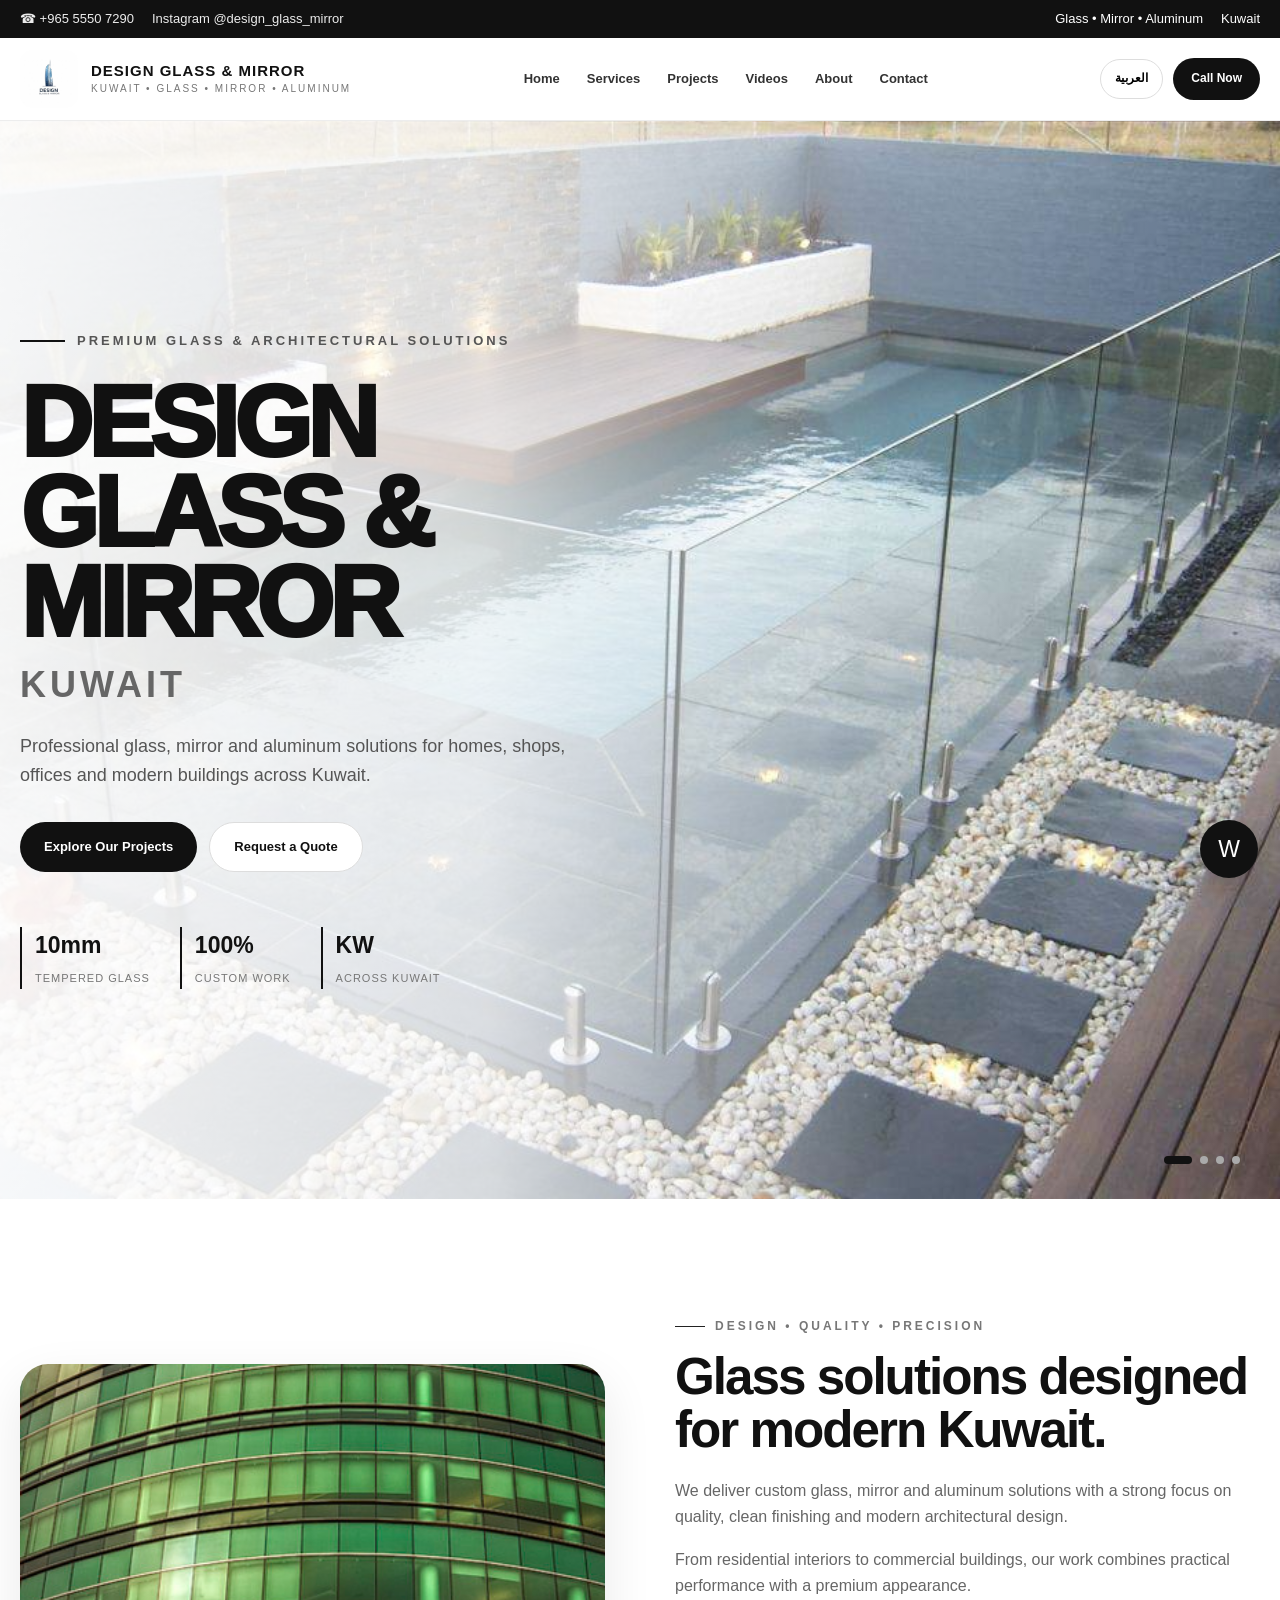
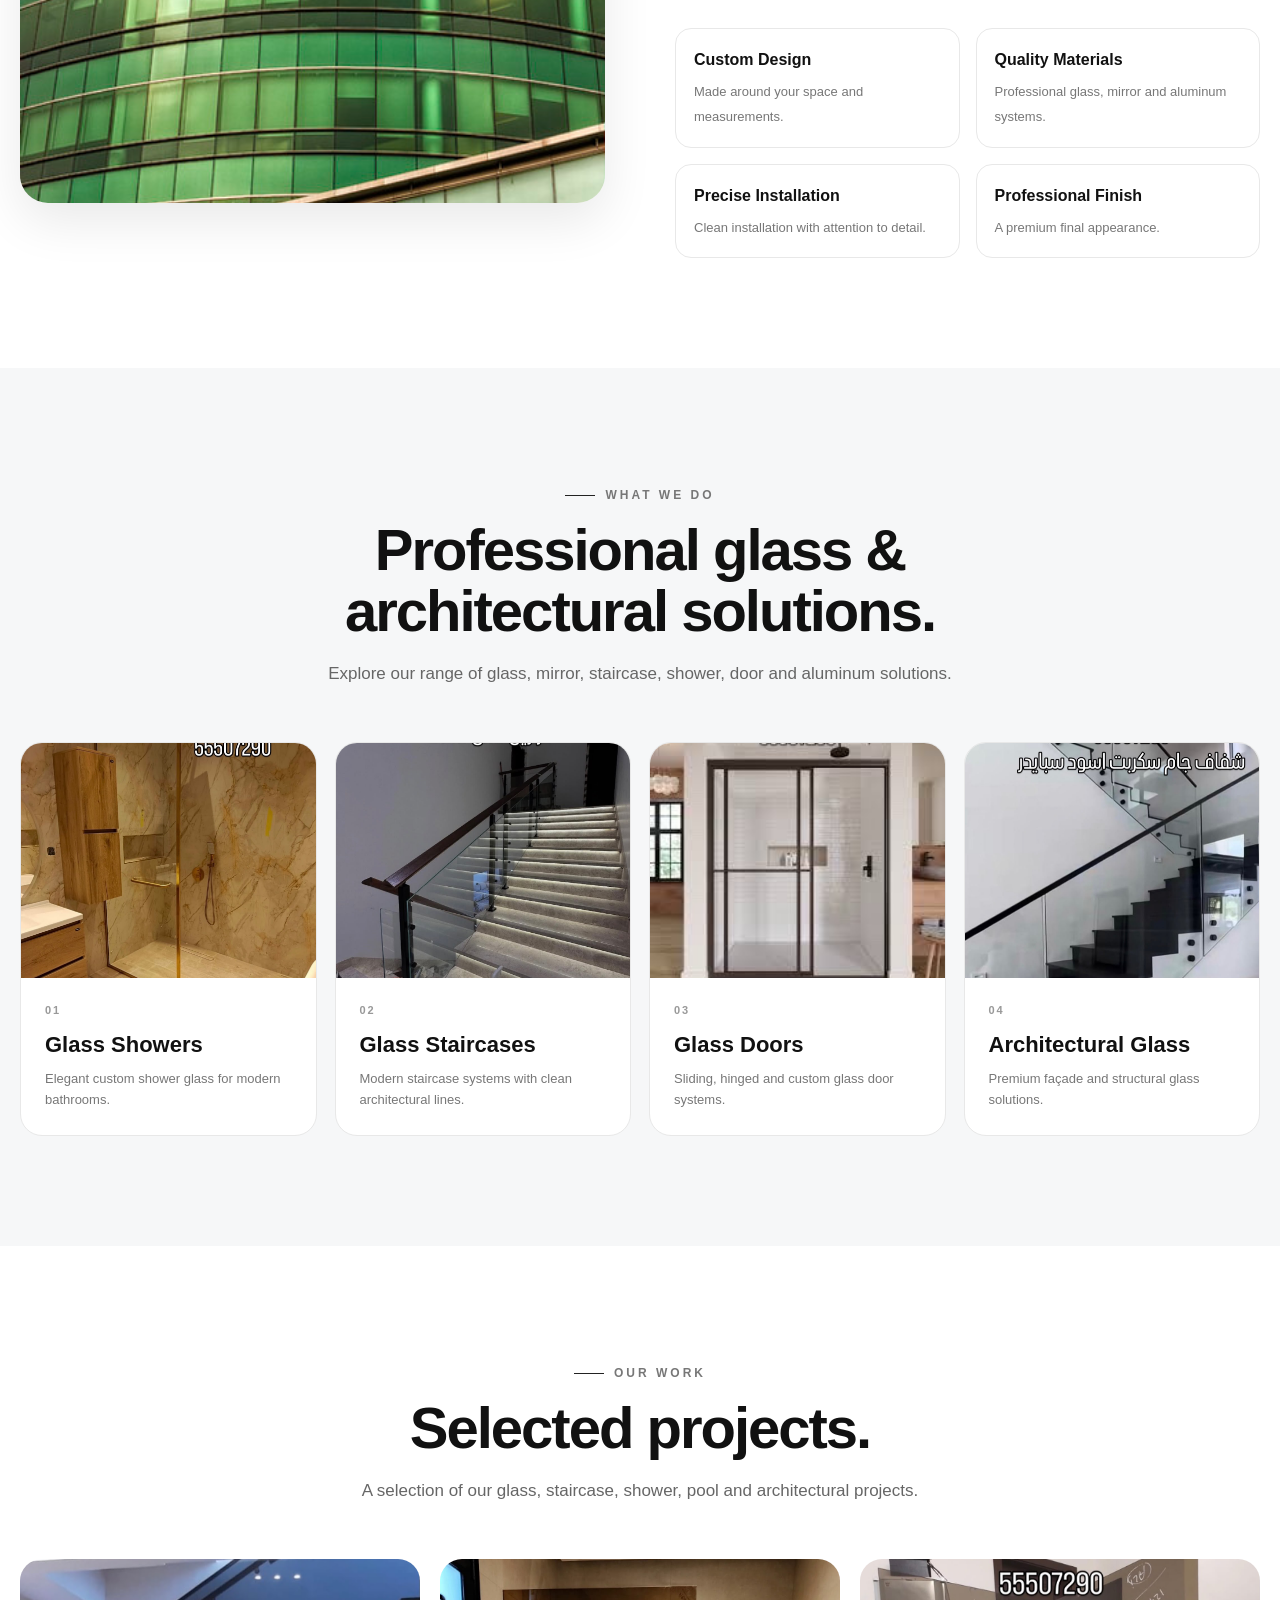
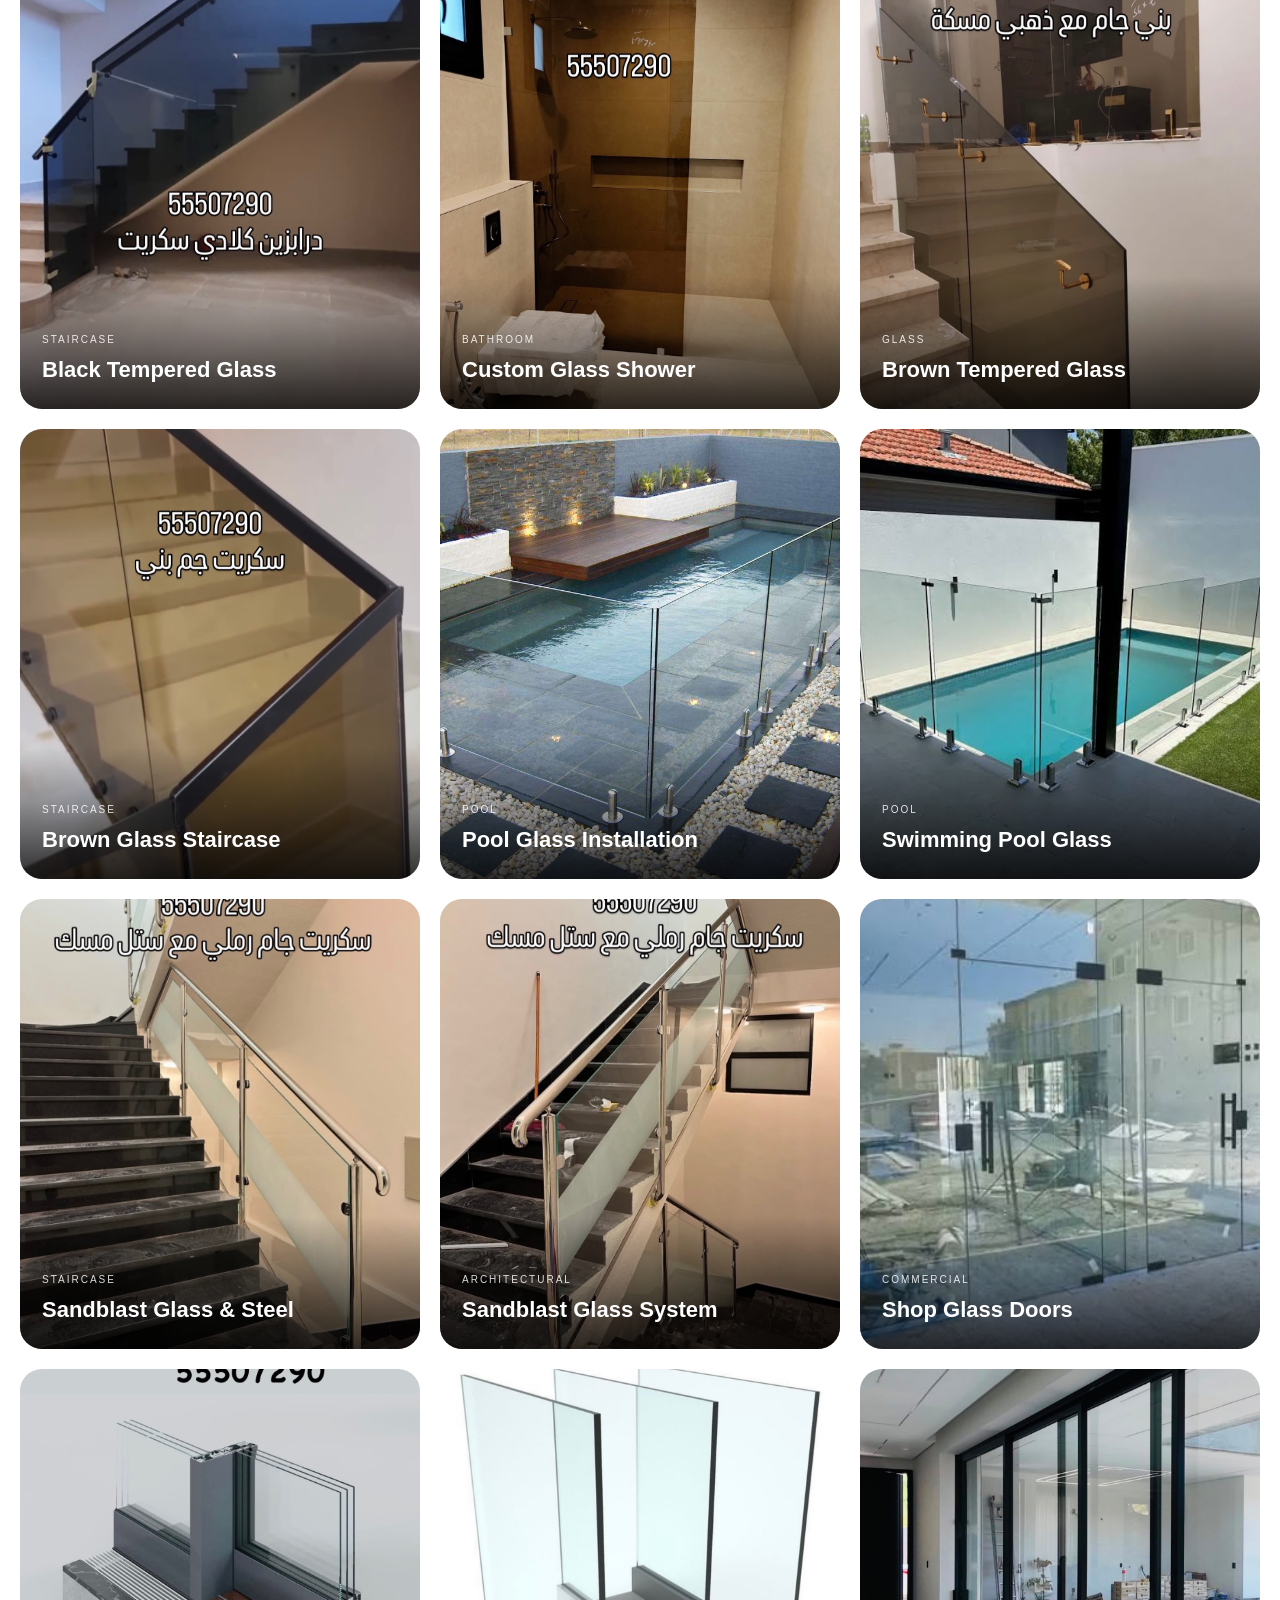
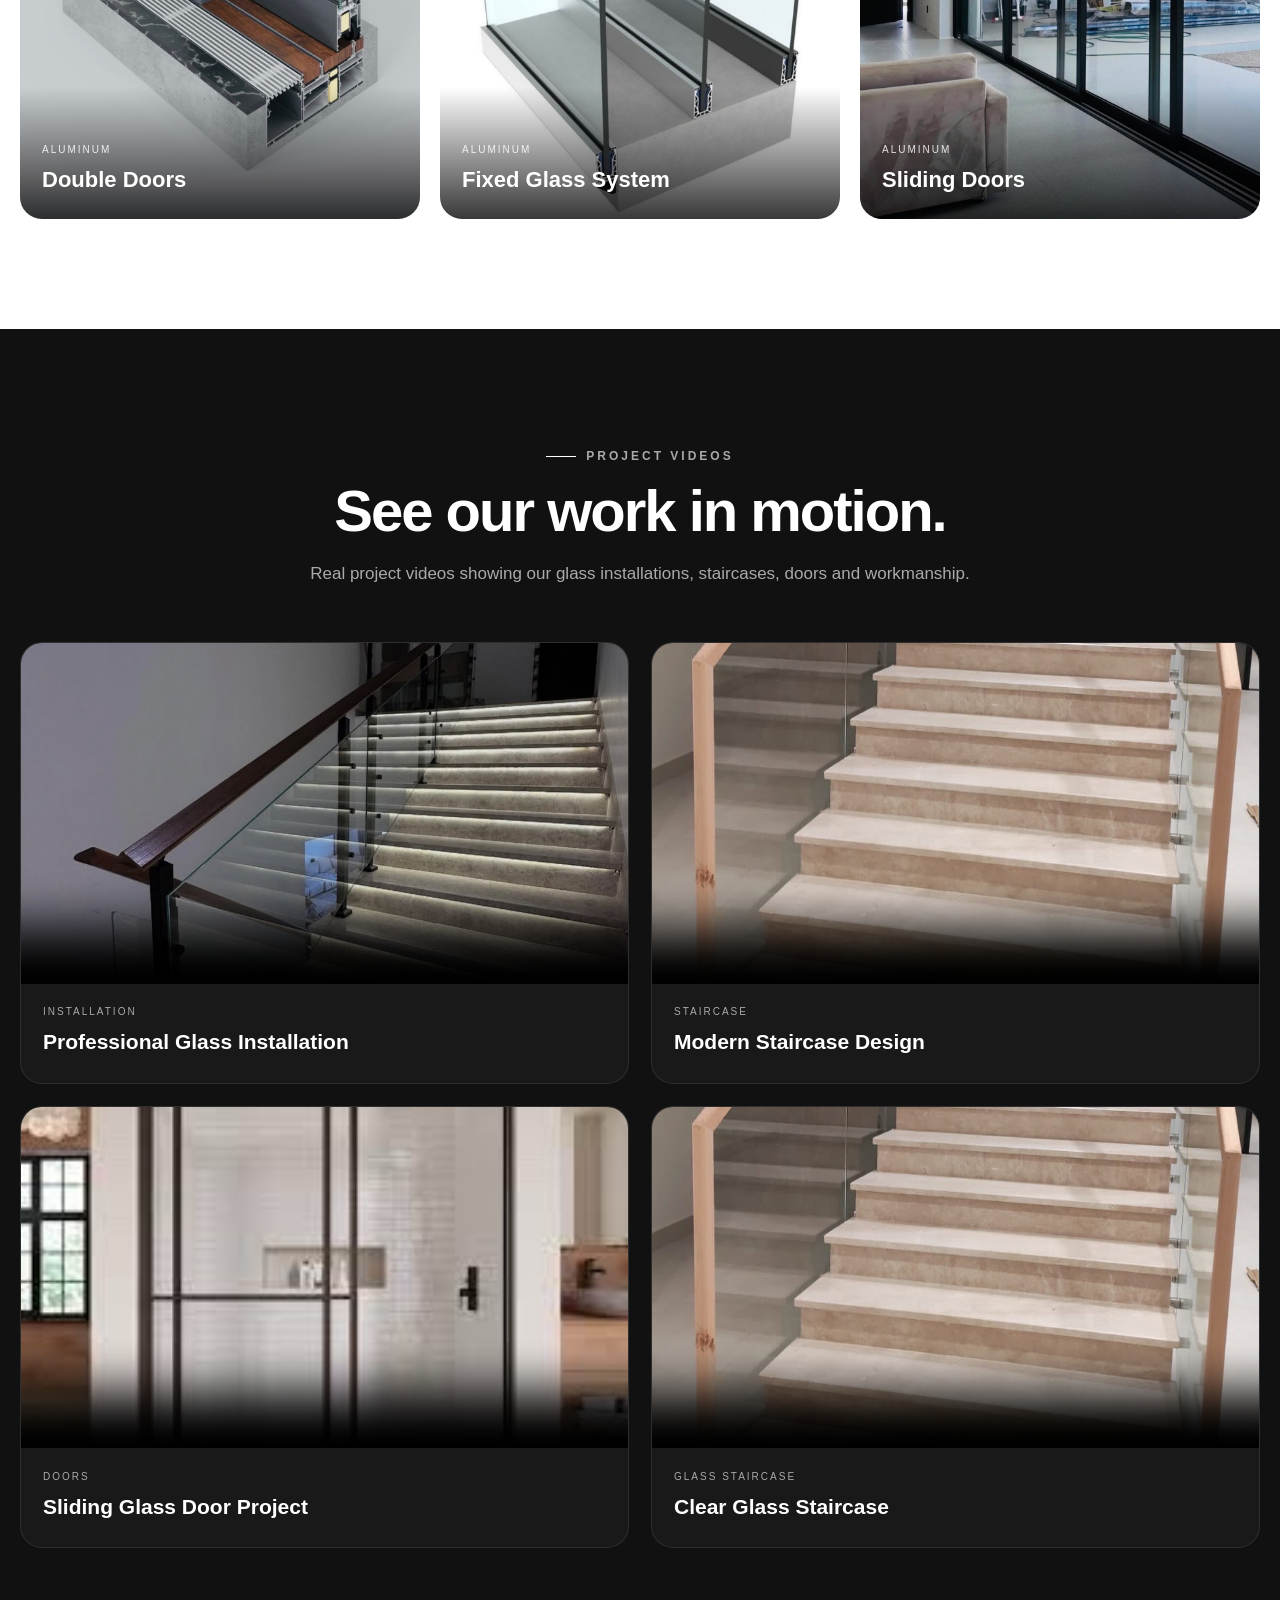
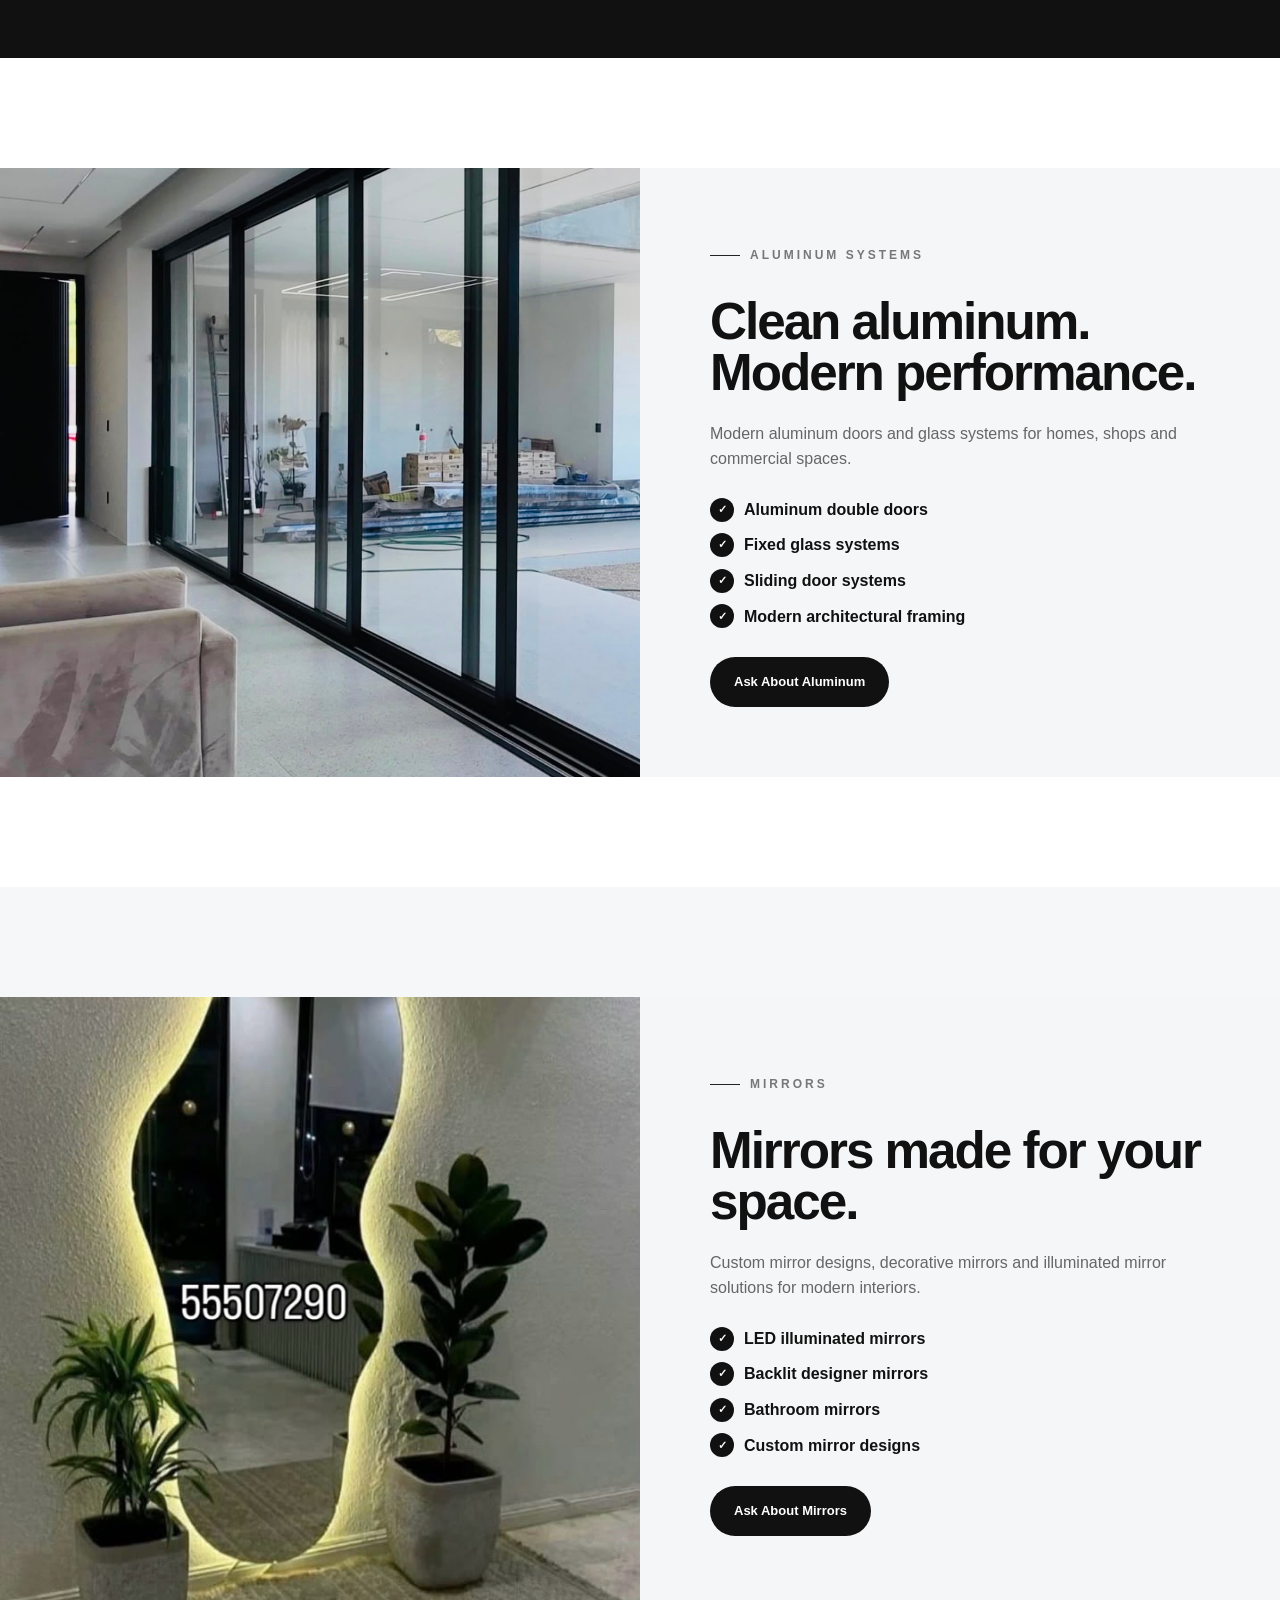
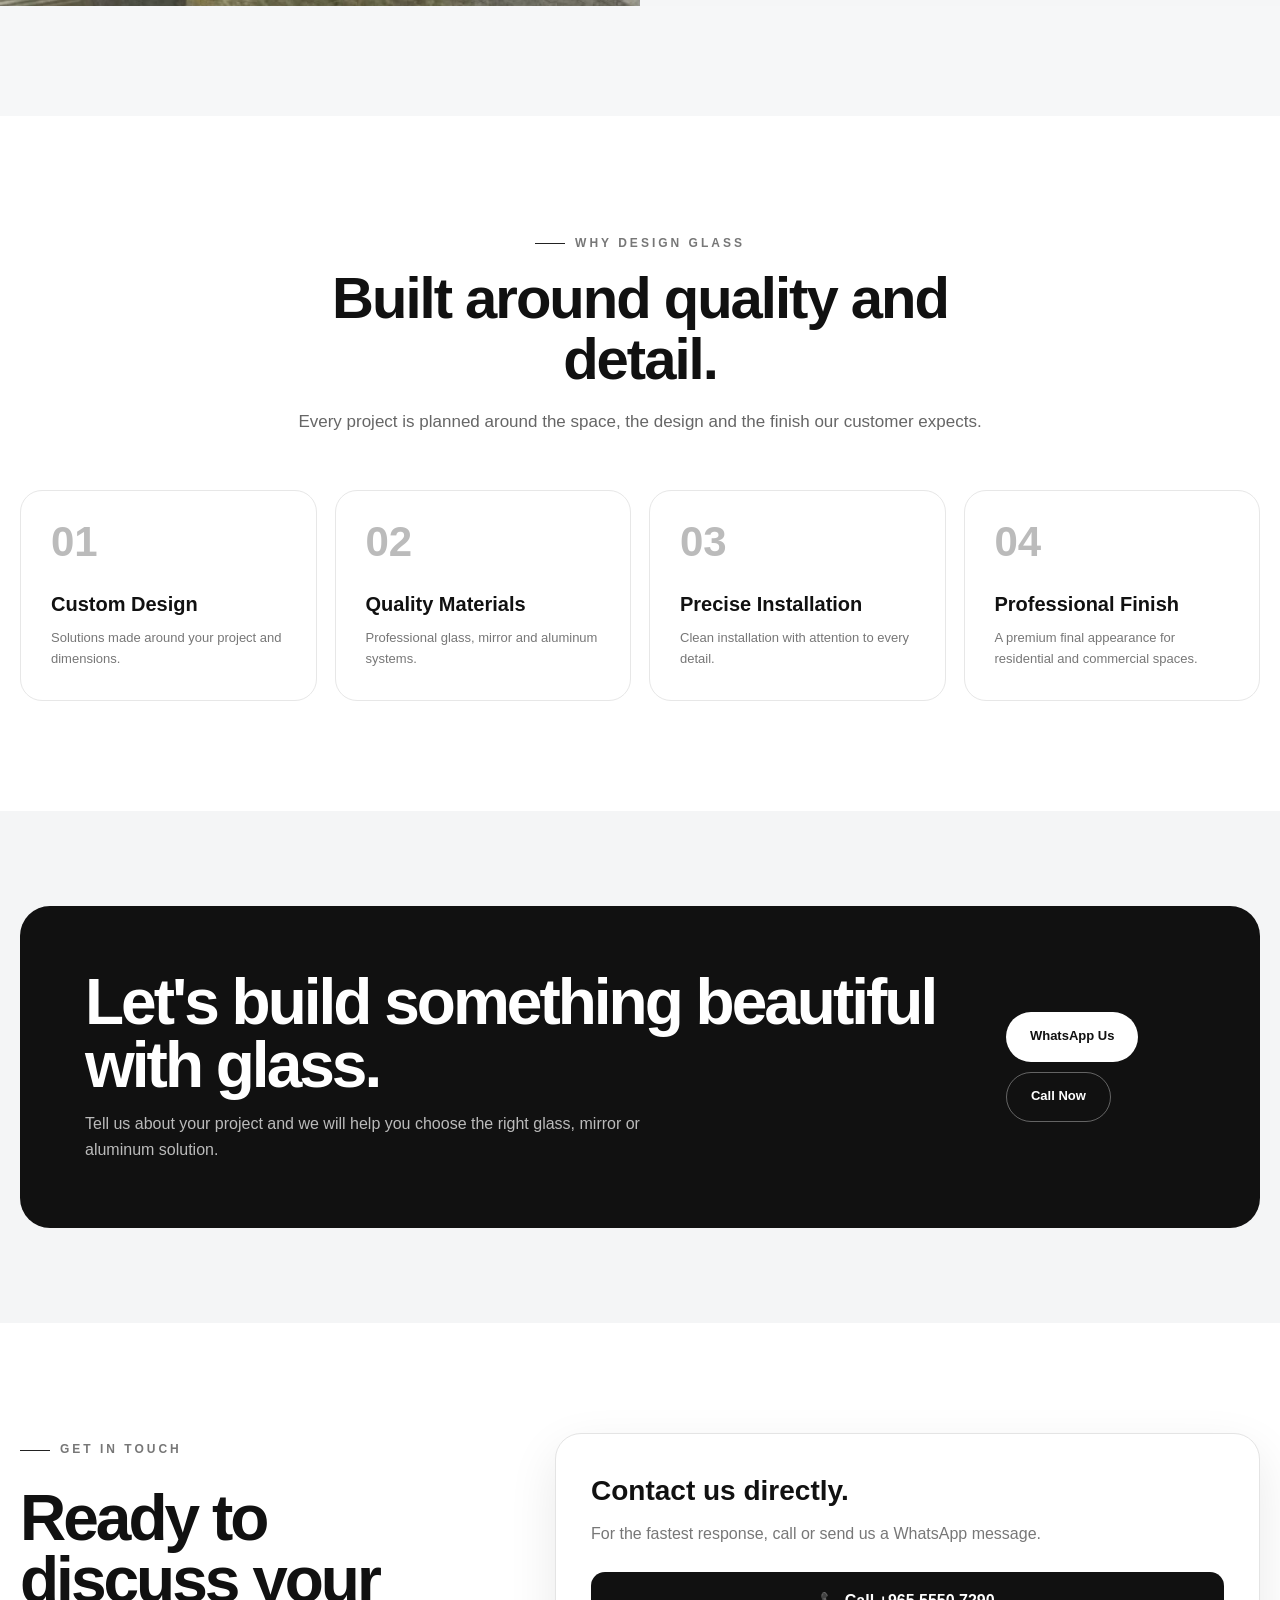
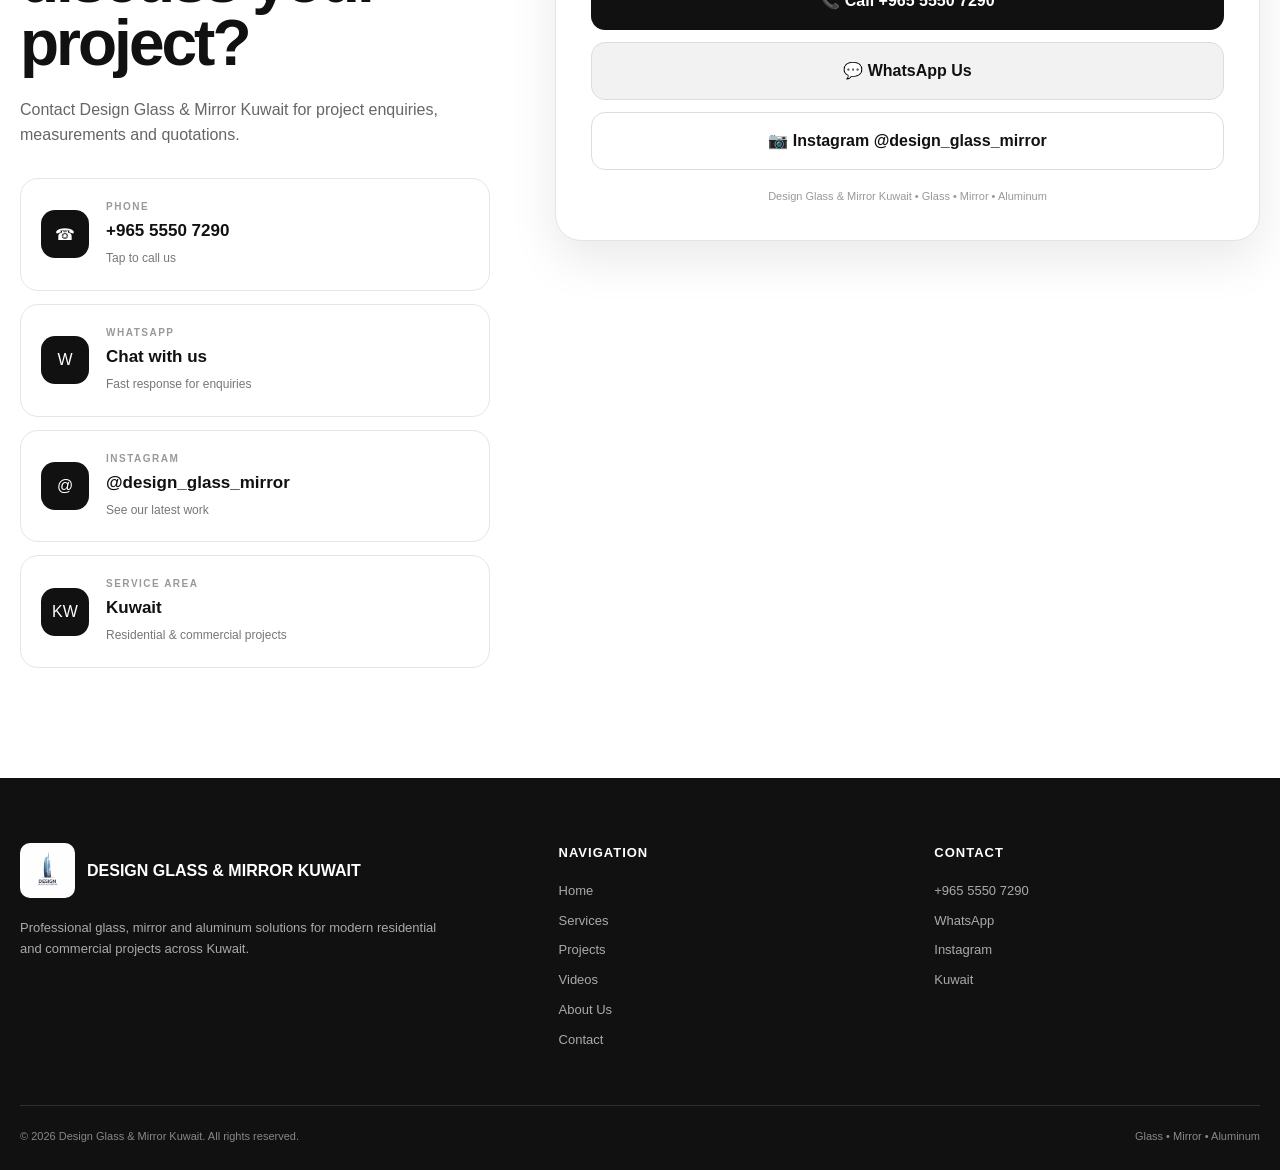
==== commit 3b64147f: "Update print statement from 'Hello' to 'Goodbye'" ====
--- a/index.html
+++ b/index.html
@@ -15,12 +15,6 @@
 <meta property="og:type" content="website">
 
 <style>
-/* =========================================================
-   DESIGN GLASS & MIRROR KUWAIT
-   PREMIUM WHITE WEBSITE
-   PUBLIC WEBSITE ONLY - NO ADMIN / NO EDITOR
-========================================================= */
-
 :root{
   --black:#111111;
   --dark:#222222;
@@ -75,7 +69,7 @@
 }
 
 .container{
-  width:min(var(--max), calc(100% - 40px));
+  width:min(var(--max),calc(100% - 40px));
   margin:auto;
 }
 
@@ -128,9 +122,7 @@
   font-size:17px;
 }
 
-/* =========================================================
-   TOP BAR
-========================================================= */
+/* TOP BAR */
 
 .topbar{
   background:#111;
@@ -166,9 +158,7 @@
   opacity:1;
 }
 
-/* =========================================================
-   HEADER
-========================================================= */
+/* HEADER */
 
 header{
   position:sticky;
@@ -294,9 +284,7 @@
   font-size:20px;
 }
 
-/* =========================================================
-   MOBILE NAV
-========================================================= */
+/* MOBILE MENU */
 
 .mobile-menu{
   display:none;
@@ -316,9 +304,7 @@
   display:block;
 }
 
-/* =========================================================
-   HERO
-========================================================= */
+/* HERO */
 
 .hero{
   min-height:calc(100vh - 120px);
@@ -508,9 +494,7 @@
   border-radius:20px;
 }
 
-/* =========================================================
-   INTRO
-========================================================= */
+/* INTRO */
 
 .intro-grid{
   display:grid;
@@ -573,9 +557,7 @@
   font-size:13px;
 }
 
-/* =========================================================
-   SERVICES
-========================================================= */
+/* SERVICES */
 
 .services-grid{
   display:grid;
@@ -633,9 +615,7 @@
   font-size:13px;
 }
 
-/* =========================================================
-   PROJECTS
-========================================================= */
+/* PROJECTS */
 
 .project-grid{
   display:grid;
@@ -683,9 +663,7 @@
   margin-top:4px;
 }
 
-/* =========================================================
-   VIDEO
-========================================================= */
+/* VIDEO */
 
 .video-section{
   background:#111;
@@ -745,9 +723,7 @@
   margin-top:5px;
 }
 
-/* =========================================================
-   ALUMINUM / MIRRORS
-========================================================= */
+/* SPLIT */
 
 .split-section{
   display:grid;
@@ -810,9 +786,7 @@
   font-size:11px;
 }
 
-/* =========================================================
-   QUALITY
-========================================================= */
+/* QUALITY */
 
 .quality-grid{
   display:grid;
@@ -844,9 +818,7 @@
   font-size:13px;
 }
 
-/* =========================================================
-   CTA
-========================================================= */
+/* CTA */
 
 .cta{
   padding:95px 0;
@@ -892,9 +864,7 @@
   border:1px solid rgba(255,255,255,.35);
 }
 
-/* =========================================================
-   CONTACT
-========================================================= */
+/* CONTACT */
 
 .contact-grid{
   display:grid;
@@ -1028,9 +998,7 @@
   margin-top:18px;
 }
 
-/* =========================================================
-   FOOTER
-========================================================= */
+/* FOOTER */
 
 footer{
   background:#111;
@@ -1096,9 +1064,7 @@
   font-size:11px;
 }
 
-/* =========================================================
-   FLOATING WHATSAPP
-========================================================= */
+/* WHATSAPP */
 
 .float-whatsapp{
   position:fixed;
@@ -1121,9 +1087,7 @@
   transform:translateY(-5px) scale(1.05);
 }
 
-/* =========================================================
-   LIGHTBOX
-========================================================= */
+/* LIGHTBOX */
 
 .lightbox{
   position:fixed;
@@ -1161,9 +1125,7 @@
   font-size:24px;
 }
 
-/* =========================================================
-   RTL ARABIC
-========================================================= */
+/* RTL */
 
 body.rtl{
   direction:rtl;
@@ -1181,19 +1143,18 @@
   transform:translateX(-5px);
 }
 
-body.rtl .hero:after{
-  background:linear-gradient(
-    270deg,
-    rgba(255,255,255,.94) 0%,
-    rgba(255,255,255,.78) 38%,
-    rgba(255,255,255,.20) 70%,
-    rgba(255,255,255,.05) 100%
-  );
-}
-
-/* =========================================================
-   RESPONSIVE
-========================================================= */
+body.rtl .hero-slide:after{
+  background:
+    linear-gradient(
+      270deg,
+      rgba(255,255,255,.94) 0%,
+      rgba(255,255,255,.78) 38%,
+      rgba(255,255,255,.20) 70%,
+      rgba(255,255,255,.05) 100%
+    );
+}
+
+/* RESPONSIVE */
 
 @media(max-width:1050px){
 
@@ -1416,10 +1377,6 @@
   }
 }
 
-/* =========================================================
-   ACCESSIBILITY
-========================================================= */
-
 :focus-visible{
   outline:3px solid #777;
   outline-offset:3px;
@@ -1430,9 +1387,7 @@
     scroll-behavior:auto;
   }
 
-  *,
-  *:before,
-  *:after{
+  *{
     transition:none !important;
     animation:none !important;
   }
@@ -1442,18 +1397,25 @@
 
 <body>
 
-<!-- ======================================================
-     TOP CONTACT BAR
-======================================================= -->
+<!-- TOP CONTACT BAR -->
 
 <div class="topbar">
   <div class="topbar-inner">
 
     <div class="topbar-left">
-      <a href="tel:+96555507290">☎ +965 5550 7290</a>
-      <a href="https://www.instagram.com/design_glass_mirror/" target="_blank" rel="noopener">
+
+      <a href="tel:+96555507290">
+        ☎ +965 5550 7290
+      </a>
+
+      <a
+        href="https://www.instagram.com/design_glass_mirror/"
+        target="_blank"
+        rel="noopener"
+      >
         Instagram @design_glass_mirror
       </a>
+
     </div>
 
     <div class="topbar-right">
@@ -1465,15 +1427,17 @@
 </div>
 
 
-<!-- ======================================================
-     HEADER
-======================================================= -->
+<!-- HEADER -->
 
 <header>
 
   <nav class="nav">
 
-    <a class="brand" href="#home" aria-label="Design Glass & Mirror Kuwait">
+    <a
+      class="brand"
+      href="#home"
+      aria-label="Design Glass & Mirror Kuwait"
+    >
 
       <img
         src="WhatsApp Image 2026-08-23 at 12.24.46 PM.jpeg"
@@ -1481,8 +1445,13 @@
       >
 
       <div class="brand-text">
-        <div class="brand-title">DESIGN GLASS & MIRROR</div>
-        <div class="brand-sub">KUWAIT • GLASS • MIRROR • ALUMINUM</div>
+        <div class="brand-title">
+          DESIGN GLASS & MIRROR
+        </div>
+
+        <div class="brand-sub">
+          KUWAIT • GLASS • MIRROR • ALUMINUM
+        </div>
       </div>
 
     </a>
@@ -1532,7 +1501,10 @@
   </nav>
 
 
-  <div class="mobile-menu" id="mobileMenu">
+  <div
+    class="mobile-menu"
+    id="mobileMenu"
+  >
 
     <a href="#home" onclick="closeMobileMenu()">Home</a>
     <a href="#services" onclick="closeMobileMenu()">Services</a>
@@ -1541,7 +1513,10 @@
     <a href="#about" onclick="closeMobileMenu()">About</a>
     <a href="#contact" onclick="closeMobileMenu()">Contact</a>
 
-    <a href="tel:+96555507290" onclick="closeMobileMenu()">
+    <a
+      href="tel:+96555507290"
+      onclick="closeMobileMenu()"
+    >
       📞 Call +965 5550 7290
     </a>
 
@@ -1568,30 +1543,36 @@
 </header>
 
 
-<!-- ======================================================
-     HERO
-======================================================= -->
-
 <main>
 
-<section class="hero" id="home">
+<!-- HERO -->
+
+<section
+  class="hero"
+  id="home"
+>
 
   <div class="hero-slides">
+
+    <!-- POOL PICTURE IS NOW HERO SLIDE 1 -->
 
     <div
       class="hero-slide active"
+      style="background-image:url('10mm clear glass temper pool.jpeg');"
+    ></div>
+
+
+    <div
+      class="hero-slide"
       style="background-image:url('10mm clear glass temper fix in black spider system.jpeg');"
     ></div>
+
 
     <div
       class="hero-slide"
       style="background-image:url('10mm clear glass temper stair with wooden handle.jpeg');"
     ></div>
 
-    <div
-      class="hero-slide"
-      style="background-image:url('10mm clear glass temper shower with golden frame.jpeg');"
-    ></div>
 
     <div
       class="hero-slide"
@@ -1606,29 +1587,47 @@
     <div class="hero-copy">
 
       <div class="hero-kicker">
+
         <span></span>
+
         Premium Glass & Architectural Solutions
+
       </div>
 
+
       <h1>
+
         DESIGN
         <br>
+
         GLASS & MIRROR
+
         <small>KUWAIT</small>
+
       </h1>
 
+
       <p class="hero-description">
+
         Professional glass, mirror and aluminum solutions for
         homes, shops, offices and modern buildings across Kuwait.
+
       </p>
 
+
       <div class="hero-buttons">
 
-        <a class="btn btn-dark" href="#projects">
+        <a
+          class="btn btn-dark"
+          href="#projects"
+        >
           Explore Our Projects
         </a>
 
-        <a class="btn btn-light" href="#contact">
+        <a
+          class="btn btn-light"
+          href="#contact"
+        >
           Request a Quote
         </a>
 
@@ -1638,18 +1637,29 @@
       <div class="hero-stats">
 
         <div class="hero-stat">
+
           <strong>10mm</strong>
+
           <span>Tempered Glass</span>
-        </div>
+
+        </div>
+
 
         <div class="hero-stat">
+
           <strong>100%</strong>
+
           <span>Custom Work</span>
-        </div>
+
+        </div>
+
 
         <div class="hero-stat">
+
           <strong>KW</strong>
+
           <span>Across Kuwait</span>
+
         </div>
 
       </div>
@@ -1661,21 +1671,41 @@
 
   <div class="hero-dots">
 
-    <button class="hero-dot active" onclick="goToSlide(0)" aria-label="Slide 1"></button>
-    <button class="hero-dot" onclick="goToSlide(1)" aria-label="Slide 2"></button>
-    <button class="hero-dot" onclick="goToSlide(2)" aria-label="Slide 3"></button>
-    <button class="hero-dot" onclick="goToSlide(3)" aria-label="Slide 4"></button>
+    <button
+      class="hero-dot active"
+      onclick="goToSlide(0)"
+      aria-label="Slide 1"
+    ></button>
+
+    <button
+      class="hero-dot"
+      onclick="goToSlide(1)"
+      aria-label="Slide 2"
+    ></button>
+
+    <button
+      class="hero-dot"
+      onclick="goToSlide(2)"
+      aria-label="Slide 3"
+    ></button>
+
+    <button
+      class="hero-dot"
+      onclick="goToSlide(3)"
+      aria-label="Slide 4"
+    ></button>
 
   </div>
 
 </section>
 
 
-<!-- ======================================================
-     INTRO / ABOUT
-======================================================= -->
-
-<section class="section-light" id="about">
+<!-- ABOUT -->
+
+<section
+  class="section-light"
+  id="about"
+>
 
   <div class="container">
 
@@ -1694,7 +1724,9 @@
 
       <div class="intro-copy">
 
-        <div class="eyebrow">Design • Quality • Precision</div>
+        <div class="eyebrow">
+          Design • Quality • Precision
+        </div>
 
         <h2>
           Glass solutions designed for modern Kuwait.
@@ -1746,17 +1778,20 @@
 </section>
 
 
-<!-- ======================================================
-     SERVICES
-======================================================= -->
-
-<section class="section-soft" id="services">
+<!-- SERVICES -->
+
+<section
+  class="section-soft"
+  id="services"
+>
 
   <div class="container">
 
     <div class="section-head">
 
-      <div class="eyebrow">What We Do</div>
+      <div class="eyebrow">
+        What We Do
+      </div>
 
       <h2>
         Professional glass & architectural solutions.
@@ -1772,20 +1807,29 @@
 
     <div class="services-grid">
 
+
       <article class="service">
 
         <div class="service-image">
+
           <img
             src="10mm clear glass temper shower with golden frame.jpeg"
             alt="Glass shower with golden frame"
             loading="lazy"
           >
+
         </div>
 
         <div class="service-body">
+
           <div class="service-number">01</div>
+
           <h3>Glass Showers</h3>
-          <p>Elegant custom shower glass for modern bathrooms.</p>
+
+          <p>
+            Elegant custom shower glass for modern bathrooms.
+          </p>
+
         </div>
 
       </article>
@@ -1794,17 +1838,25 @@
       <article class="service">
 
         <div class="service-image">
+
           <img
             src="10mm clear glass temper stair with wooden handle.jpeg"
             alt="Glass staircase"
             loading="lazy"
           >
+
         </div>
 
         <div class="service-body">
+
           <div class="service-number">02</div>
+
           <h3>Glass Staircases</h3>
-          <p>Modern staircase systems with clean architectural lines.</p>
+
+          <p>
+            Modern staircase systems with clean architectural lines.
+          </p>
+
         </div>
 
       </article>
@@ -1813,17 +1865,25 @@
       <article class="service">
 
         <div class="service-image">
+
           <img
             src="10mm clear glass temper sliding door.jpeg"
             alt="Glass sliding door"
             loading="lazy"
           >
+
         </div>
 
         <div class="service-body">
+
           <div class="service-number">03</div>
+
           <h3>Glass Doors</h3>
-          <p>Sliding, hinged and custom glass door systems.</p>
+
+          <p>
+            Sliding, hinged and custom glass door systems.
+          </p>
+
         </div>
 
       </article>
@@ -1832,17 +1892,25 @@
       <article class="service">
 
         <div class="service-image">
+
           <img
             src="10mm clear glass temper fix in black spider system.jpeg"
             alt="Architectural glass system"
             loading="lazy"
           >
+
         </div>
 
         <div class="service-body">
+
           <div class="service-number">04</div>
+
           <h3>Architectural Glass</h3>
-          <p>Premium façade and structural glass solutions.</p>
+
+          <p>
+            Premium façade and structural glass solutions.
+          </p>
+
         </div>
 
       </article>
@@ -1854,19 +1922,24 @@
 </section>
 
 
-<!-- ======================================================
-     PROJECTS
-======================================================= -->
-
-<section class="section-light" id="projects">
+<!-- PROJECTS -->
+
+<section
+  class="section-light"
+  id="projects"
+>
 
   <div class="container">
 
     <div class="section-head">
 
-      <div class="eyebrow">Our Work</div>
-
-      <h2>Selected projects.</h2>
+      <div class="eyebrow">
+        Our Work
+      </div>
+
+      <h2>
+        Selected projects.
+      </h2>
 
       <p>
         A selection of our glass, staircase, shower,
@@ -1879,7 +1952,10 @@
     <div class="project-grid">
 
 
-      <article class="project" onclick="openLightbox(this)">
+      <article
+        class="project"
+        onclick="openLightbox(this)"
+      >
 
         <img
           src="10mm black glass temper staircas kloudy.jpeg"
@@ -1888,14 +1964,24 @@
         >
 
         <div class="project-overlay">
-          <div class="project-category">Staircase</div>
-          <h3>Black Tempered Glass</h3>
+
+          <div class="project-category">
+            Staircase
+          </div>
+
+          <h3>
+            Black Tempered Glass
+          </h3>
+
         </div>
 
       </article>
 
 
-      <article class="project" onclick="openLightbox(this)">
+      <article
+        class="project"
+        onclick="openLightbox(this)"
+      >
 
         <img
           src="10mm bowns glass temper shower.jpeg"
@@ -1904,14 +1990,24 @@
         >
 
         <div class="project-overlay">
-          <div class="project-category">Bathroom</div>
-          <h3>Custom Glass Shower</h3>
+
+          <div class="project-category">
+            Bathroom
+          </div>
+
+          <h3>
+            Custom Glass Shower
+          </h3>
+
         </div>
 
       </article>
 
 
-      <article class="project" onclick="openLightbox(this)">
+      <article
+        class="project"
+        onclick="openLightbox(this)"
+      >
 
         <img
           src="10mm browns glass temper amood fix.jpeg"
@@ -1920,14 +2016,24 @@
         >
 
         <div class="project-overlay">
-          <div class="project-category">Glass</div>
-          <h3>Brown Tempered Glass</h3>
+
+          <div class="project-category">
+            Glass
+          </div>
+
+          <h3>
+            Brown Tempered Glass
+          </h3>
+
         </div>
 
       </article>
 
 
-      <article class="project" onclick="openLightbox(this)">
+      <article
+        class="project"
+        onclick="openLightbox(this)"
+      >
 
         <img
           src="10mm browns glass temper staircas.jpeg"
@@ -1936,14 +2042,24 @@
         >
 
         <div class="project-overlay">
-          <div class="project-category">Staircase</div>
-          <h3>Brown Glass Staircase</h3>
+
+          <div class="project-category">
+            Staircase
+          </div>
+
+          <h3>
+            Brown Glass Staircase
+          </h3>
+
         </div>
 
       </article>
 
 
-      <article class="project" onclick="openLightbox(this)">
+      <article
+        class="project"
+        onclick="openLightbox(this)"
+      >
 
         <img
           src="10mm clear glass temper pool.jpeg"
@@ -1952,14 +2068,24 @@
         >
 
         <div class="project-overlay">
-          <div class="project-category">Pool</div>
-          <h3>Pool Glass Installation</h3>
+
+          <div class="project-category">
+            Pool
+          </div>
+
+          <h3>
+            Pool Glass Installation
+          </h3>
+
         </div>
 
       </article>
 
 
-      <article class="project" onclick="openLightbox(this)">
+      <article
+        class="project"
+        onclick="openLightbox(this)"
+      >
 
         <img
           src="10mm clear glass temper swiming pool.jpeg"
@@ -1968,14 +2094,24 @@
         >
 
         <div class="project-overlay">
-          <div class="project-category">Pool</div>
-          <h3>Swimming Pool Glass</h3>
+
+          <div class="project-category">
+            Pool
+          </div>
+
+          <h3>
+            Swimming Pool Glass
+          </h3>
+
         </div>
 
       </article>
 
 
-      <article class="project" onclick="openLightbox(this)">
+      <article
+        class="project"
+        onclick="openLightbox(this)"
+      >
 
         <img
           src="10mm sandblast glass stair with standsteel handle.jpeg"
@@ -1984,14 +2120,24 @@
         >
 
         <div class="project-overlay">
-          <div class="project-category">Staircase</div>
-          <h3>Sandblast Glass & Steel</h3>
+
+          <div class="project-category">
+            Staircase
+          </div>
+
+          <h3>
+            Sandblast Glass & Steel
+          </h3>
+
         </div>
 
       </article>
 
 
-      <article class="project" onclick="openLightbox(this)">
+      <article
+        class="project"
+        onclick="openLightbox(this)"
+      >
 
         <img
           src="10mm sandblast glass temper fixed in stanless steel.jpeg"
@@ -2000,14 +2146,24 @@
         >
 
         <div class="project-overlay">
-          <div class="project-category">Architectural</div>
-          <h3>Sandblast Glass System</h3>
+
+          <div class="project-category">
+            Architectural
+          </div>
+
+          <h3>
+            Sandblast Glass System
+          </h3>
+
         </div>
 
       </article>
 
 
-      <article class="project" onclick="openLightbox(this)">
+      <article
+        class="project"
+        onclick="openLightbox(this)"
+      >
 
         <img
           src="10mm clear glass temper with normal doors shop.jpeg"
@@ -2016,14 +2172,24 @@
         >
 
         <div class="project-overlay">
-          <div class="project-category">Commercial</div>
-          <h3>Shop Glass Doors</h3>
+
+          <div class="project-category">
+            Commercial
+          </div>
+
+          <h3>
+            Shop Glass Doors
+          </h3>
+
         </div>
 
       </article>
 
 
-      <article class="project" onclick="openLightbox(this)">
+      <article
+        class="project"
+        onclick="openLightbox(this)"
+      >
 
         <img
           src="aluminum double doors sample.jpeg"
@@ -2032,14 +2198,24 @@
         >
 
         <div class="project-overlay">
-          <div class="project-category">Aluminum</div>
-          <h3>Double Doors</h3>
+
+          <div class="project-category">
+            Aluminum
+          </div>
+
+          <h3>
+            Double Doors
+          </h3>
+
         </div>
 
       </article>
 
 
-      <article class="project" onclick="openLightbox(this)">
+      <article
+        class="project"
+        onclick="openLightbox(this)"
+      >
 
         <img
           src="aluminum fix glass sample.jpeg"
@@ -2048,14 +2224,24 @@
         >
 
         <div class="project-overlay">
-          <div class="project-category">Aluminum</div>
-          <h3>Fixed Glass System</h3>
+
+          <div class="project-category">
+            Aluminum
+          </div>
+
+          <h3>
+            Fixed Glass System
+          </h3>
+
         </div>
 
       </article>
 
 
-      <article class="project" onclick="openLightbox(this)">
+      <article
+        class="project"
+        onclick="openLightbox(this)"
+      >
 
         <img
           src="aluminum sliding doors.jpeg"
@@ -2064,8 +2250,15 @@
         >
 
         <div class="project-overlay">
-          <div class="project-category">Aluminum</div>
-          <h3>Sliding Doors</h3>
+
+          <div class="project-category">
+            Aluminum
+          </div>
+
+          <h3>
+            Sliding Doors
+          </h3>
+
         </div>
 
       </article>
@@ -2077,19 +2270,24 @@
 </section>
 
 
-<!-- ======================================================
-     VIDEOS
-======================================================= -->
-
-<section class="video-section" id="videos">
+<!-- VIDEOS -->
+
+<section
+  class="video-section"
+  id="videos"
+>
 
   <div class="container">
 
     <div class="section-head">
 
-      <div class="eyebrow">Project Videos</div>
-
-      <h2>See our work in motion.</h2>
+      <div class="eyebrow">
+        Project Videos
+      </div>
+
+      <h2>
+        See our work in motion.
+      </h2>
 
       <p>
         Real project videos showing our glass installations,
@@ -2102,114 +2300,173 @@
     <div class="video-grid">
 
 
+      <!-- VIDEO 1 -->
+
       <article class="video-card">
 
         <div class="video-box">
 
           <video
+            autoplay
+            muted
+            loop
+            playsinline
             controls
-            playsinline
-            preload="metadata"
+            preload="auto"
             poster="10mm clear glass temper stair with wooden handle.jpeg"
           >
+
             <source
               src="glass technician.mp4"
               type="video/mp4"
             >
+
             Your browser does not support video.
+
           </video>
 
         </div>
 
         <div class="video-info">
-          <div class="video-tag">Installation</div>
-          <h3>Professional Glass Installation</h3>
+
+          <div class="video-tag">
+            Installation
+          </div>
+
+          <h3>
+            Professional Glass Installation
+          </h3>
+
         </div>
 
       </article>
 
 
+      <!-- VIDEO 2 -->
+
       <article class="video-card">
 
         <div class="video-box">
 
           <video
+            autoplay
+            muted
+            loop
+            playsinline
             controls
-            playsinline
-            preload="metadata"
+            preload="auto"
             poster="10mm clear glass temper staircas with wooden handle.jpeg"
           >
+
             <source
               src="sataircase design v.mp4"
               type="video/mp4"
             >
+
             Your browser does not support video.
+
           </video>
 
         </div>
 
         <div class="video-info">
-          <div class="video-tag">Staircase</div>
-          <h3>Modern Staircase Design</h3>
+
+          <div class="video-tag">
+            Staircase
+          </div>
+
+          <h3>
+            Modern Staircase Design
+          </h3>
+
         </div>
 
       </article>
 
 
+      <!-- VIDEO 3 -->
+
       <article class="video-card">
 
         <div class="video-box">
 
           <video
+            autoplay
+            muted
+            loop
+            playsinline
             controls
-            playsinline
-            preload="metadata"
+            preload="auto"
             poster="10mm clear glass temper sliding door.jpeg"
           >
+
             <source
               src="sliding door exap.mp4"
               type="video/mp4"
             >
+
             Your browser does not support video.
+
           </video>
 
         </div>
 
         <div class="video-info">
-          <div class="video-tag">Doors</div>
-          <h3>Sliding Glass Door Project</h3>
+
+          <div class="video-tag">
+            Doors
+          </div>
+
+          <h3>
+            Sliding Glass Door Project
+          </h3>
+
         </div>
 
       </article>
 
 
+      <!-- VIDEO 4 -->
+
       <article class="video-card">
 
         <div class="video-box">
 
           <video
+            autoplay
+            muted
+            loop
+            playsinline
             controls
-            playsinline
-            preload="metadata"
+            preload="auto"
             poster="10mm clear glass temper staircas with wooden handle.jpeg"
           >
+
             <source
               src="staircase clear ggm.mp4"
               type="video/mp4"
             >
+
             Your browser does not support video.
+
           </video>
 
         </div>
 
         <div class="video-info">
-          <div class="video-tag">Glass Staircase</div>
-          <h3>Clear Glass Staircase</h3>
+
+          <div class="video-tag">
+            Glass Staircase
+          </div>
+
+          <h3>
+            Clear Glass Staircase
+          </h3>
+
         </div>
 
       </article>
 
-
     </div>
 
   </div>
@@ -2217,9 +2474,7 @@
 </section>
 
 
-<!-- ======================================================
-     ALUMINUM
-======================================================= -->
+<!-- ALUMINUM -->
 
 <section class="section-light">
 
@@ -2235,7 +2490,9 @@
 
       <div class="split-copy-inner">
 
-        <div class="eyebrow">Aluminum Systems</div>
+        <div class="eyebrow">
+          Aluminum Systems
+        </div>
 
         <h2>
           Clean aluminum.
@@ -2256,7 +2513,10 @@
 
         </ul>
 
-        <a class="btn btn-dark" href="#contact">
+        <a
+          class="btn btn-dark"
+          href="#contact"
+        >
           Ask About Aluminum
         </a>
 
@@ -2269,9 +2529,7 @@
 </section>
 
 
-<!-- ======================================================
-     MIRRORS
-======================================================= -->
+<!-- MIRRORS -->
 
 <section class="section-soft">
 
@@ -2287,7 +2545,9 @@
 
       <div class="split-copy-inner">
 
-        <div class="eyebrow">Mirrors</div>
+        <div class="eyebrow">
+          Mirrors
+        </div>
 
         <h2>
           Mirrors made
@@ -2308,7 +2568,10 @@
 
         </ul>
 
-        <a class="btn btn-dark" href="#contact">
+        <a
+          class="btn btn-dark"
+          href="#contact"
+        >
           Ask About Mirrors
         </a>
 
@@ -2321,9 +2584,7 @@
 </section>
 
 
-<!-- ======================================================
-     QUALITY
-======================================================= -->
+<!-- QUALITY -->
 
 <section class="section-light">
 
@@ -2331,9 +2592,13 @@
 
     <div class="section-head">
 
-      <div class="eyebrow">Why Design Glass</div>
-
-      <h2>Built around quality and detail.</h2>
+      <div class="eyebrow">
+        Why Design Glass
+      </div>
+
+      <h2>
+        Built around quality and detail.
+      </h2>
 
       <p>
         Every project is planned around the space,
@@ -2346,36 +2611,71 @@
     <div class="quality-grid">
 
       <div class="quality">
-        <div class="quality-number">01</div>
-        <h3>Custom Design</h3>
+
+        <div class="quality-number">
+          01
+        </div>
+
+        <h3>
+          Custom Design
+        </h3>
+
         <p>
           Solutions made around your project and dimensions.
         </p>
+
       </div>
 
+
       <div class="quality">
-        <div class="quality-number">02</div>
-        <h3>Quality Materials</h3>
+
+        <div class="quality-number">
+          02
+        </div>
+
+        <h3>
+          Quality Materials
+        </h3>
+
         <p>
           Professional glass, mirror and aluminum systems.
         </p>
+
       </div>
 
+
       <div class="quality">
-        <div class="quality-number">03</div>
-        <h3>Precise Installation</h3>
+
+        <div class="quality-number">
+          03
+        </div>
+
+        <h3>
+          Precise Installation
+        </h3>
+
         <p>
           Clean installation with attention to every detail.
         </p>
+
       </div>
 
+
       <div class="quality">
-        <div class="quality-number">04</div>
-        <h3>Professional Finish</h3>
+
+        <div class="quality-number">
+          04
+        </div>
+
+        <h3>
+          Professional Finish
+        </h3>
+
         <p>
           A premium final appearance for residential and
           commercial spaces.
         </p>
+
       </div>
 
     </div>
@@ -2385,9 +2685,7 @@
 </section>
 
 
-<!-- ======================================================
-     CTA
-======================================================= -->
+<!-- CTA -->
 
 <section class="cta">
 
@@ -2437,11 +2735,12 @@
 </section>
 
 
-<!-- ======================================================
-     CONTACT
-======================================================= -->
-
-<section class="section-light" id="contact">
+<!-- CONTACT -->
+
+<section
+  class="section-light"
+  id="contact"
+>
 
   <div class="container">
 
@@ -2450,7 +2749,9 @@
 
       <div class="contact-copy">
 
-        <div class="eyebrow">Get In Touch</div>
+        <div class="eyebrow">
+          Get In Touch
+        </div>
 
         <h2>
           Ready to discuss your project?
@@ -2470,12 +2771,24 @@
             href="tel:+96555507290"
           >
 
-            <div class="contact-icon">☎</div>
+            <div class="contact-icon">
+              ☎
+            </div>
 
             <div>
-              <small>Phone</small>
-              <strong>+965 5550 7290</strong>
-              <span>Tap to call us</span>
+
+              <small>
+                Phone
+              </small>
+
+              <strong>
+                +965 5550 7290
+              </strong>
+
+              <span>
+                Tap to call us
+              </span>
+
             </div>
 
           </a>
@@ -2488,12 +2801,24 @@
             rel="noopener"
           >
 
-            <div class="contact-icon">W</div>
+            <div class="contact-icon">
+              W
+            </div>
 
             <div>
-              <small>WhatsApp</small>
-              <strong>Chat with us</strong>
-              <span>Fast response for enquiries</span>
+
+              <small>
+                WhatsApp
+              </small>
+
+              <strong>
+                Chat with us
+              </strong>
+
+              <span>
+                Fast response for enquiries
+              </span>
+
             </div>
 
           </a>
@@ -2506,12 +2831,24 @@
             rel="noopener"
           >
 
-            <div class="contact-icon">@</div>
+            <div class="contact-icon">
+              @
+            </div>
 
             <div>
-              <small>Instagram</small>
-              <strong>@design_glass_mirror</strong>
-              <span>See our latest work</span>
+
+              <small>
+                Instagram
+              </small>
+
+              <strong>
+                @design_glass_mirror
+              </strong>
+
+              <span>
+                See our latest work
+              </span>
+
             </div>
 
           </a>
@@ -2519,12 +2856,24 @@
 
           <div class="contact-card">
 
-            <div class="contact-icon">KW</div>
+            <div class="contact-icon">
+              KW
+            </div>
 
             <div>
-              <small>Service Area</small>
-              <strong>Kuwait</strong>
-              <span>Residential & commercial projects</span>
+
+              <small>
+                Service Area
+              </small>
+
+              <strong>
+                Kuwait
+              </strong>
+
+              <span>
+                Residential & commercial projects
+              </span>
+
             </div>
 
           </div>
@@ -2537,7 +2886,9 @@
 
       <div class="contact-panel">
 
-        <h3>Contact us directly.</h3>
+        <h3>
+          Contact us directly.
+        </h3>
 
         <p>
           For the fastest response, call or send us a WhatsApp message.
@@ -2591,9 +2942,7 @@
 </main>
 
 
-<!-- ======================================================
-     FOOTER
-======================================================= -->
+<!-- FOOTER -->
 
 <footer>
 
@@ -2627,7 +2976,9 @@
 
       <div class="footer-col">
 
-        <h4>Navigation</h4>
+        <h4>
+          Navigation
+        </h4>
 
         <a href="#home">Home</a>
         <a href="#services">Services</a>
@@ -2641,7 +2992,9 @@
 
       <div class="footer-col">
 
-        <h4>Contact</h4>
+        <h4>
+          Contact
+        </h4>
 
         <a href="tel:+96555507290">
           +965 5550 7290
@@ -2669,14 +3022,14 @@
 
       </div>
 
-
     </div>
 
 
     <div class="footer-bottom">
 
       <span>
-        © <span id="year"></span> Design Glass & Mirror Kuwait.
+        © <span id="year"></span>
+        Design Glass & Mirror Kuwait.
         All rights reserved.
       </span>
 
@@ -2691,9 +3044,7 @@
 </footer>
 
 
-<!-- ======================================================
-     FLOATING WHATSAPP
-======================================================= -->
+<!-- FLOATING WHATSAPP -->
 
 <a
   class="float-whatsapp"
@@ -2706,9 +3057,7 @@
 </a>
 
 
-<!-- ======================================================
-     LIGHTBOX
-======================================================= -->
+<!-- LIGHTBOX -->
 
 <div
   class="lightbox"
@@ -2735,41 +3084,35 @@
 
 
 <script>
-/* =========================================================
-   DESIGN GLASS & MIRROR KUWAIT
-   PUBLIC JAVASCRIPT
-========================================================= */
-
-/* ---------------------------------------------------------
-   YEAR
---------------------------------------------------------- */
+
+/* YEAR */
 
 document.getElementById("year").textContent =
   new Date().getFullYear();
 
 
-/* ---------------------------------------------------------
-   MOBILE MENU
---------------------------------------------------------- */
+/* MOBILE MENU */
 
 function toggleMobileMenu(){
 
-  const menu = document.getElementById("mobileMenu");
+  const menu =
+    document.getElementById("mobileMenu");
 
   menu.classList.toggle("open");
 
 }
 
+
 function closeMobileMenu(){
 
-  document.getElementById("mobileMenu").classList.remove("open");
-
-}
-
-
-/* ---------------------------------------------------------
-   HERO SLIDER
---------------------------------------------------------- */
+  document
+    .getElementById("mobileMenu")
+    .classList.remove("open");
+
+}
+
+
+/* HERO SLIDER */
 
 const heroSlides =
   document.querySelectorAll(".hero-slide");
@@ -2778,6 +3121,7 @@
   document.querySelectorAll(".hero-dot");
 
 let currentSlide = 0;
+
 let slideTimer;
 
 
@@ -2785,18 +3129,26 @@
 
   if(!heroSlides.length) return;
 
-  heroSlides[currentSlide].classList.remove("active");
+  heroSlides[currentSlide]
+    .classList.remove("active");
 
   if(heroDots[currentSlide]){
-    heroDots[currentSlide].classList.remove("active");
+
+    heroDots[currentSlide]
+      .classList.remove("active");
+
   }
 
   currentSlide = index;
 
-  heroSlides[currentSlide].classList.add("active");
+  heroSlides[currentSlide]
+    .classList.add("active");
 
   if(heroDots[currentSlide]){
-    heroDots[currentSlide].classList.add("active");
+
+    heroDots[currentSlide]
+      .classList.add("active");
+
   }
 
   restartSlider();
@@ -2806,10 +3158,13 @@
 
 function nextSlide(){
 
-  let next = currentSlide + 1;
+  let next =
+    currentSlide + 1;
 
   if(next >= heroSlides.length){
+
     next = 0;
+
   }
 
   goToSlide(next);
@@ -2821,20 +3176,17 @@
 
   clearInterval(slideTimer);
 
-  slideTimer = setInterval(
-    nextSlide,
-    6500
-  );
+  slideTimer =
+    setInterval(
+      nextSlide,
+      6500
+    );
 
 }
 
 
 restartSlider();
 
-
-/* ---------------------------------------------------------
-   PAUSE HERO WHEN TAB IS HIDDEN
---------------------------------------------------------- */
 
 document.addEventListener(
   "visibilitychange",
@@ -2854,9 +3206,7 @@
 );
 
 
-/* ---------------------------------------------------------
-   LIGHTBOX
---------------------------------------------------------- */
+/* LIGHTBOX */
 
 function openLightbox(card){
 
@@ -2871,13 +3221,16 @@
   const lightboxImage =
     document.getElementById("lightboxImage");
 
-  lightboxImage.src = image.src;
-
-  lightboxImage.alt = image.alt || "Project image";
+  lightboxImage.src =
+    image.src;
+
+  lightboxImage.alt =
+    image.alt || "Project image";
 
   box.classList.add("open");
 
-  document.body.style.overflow = "hidden";
+  document.body.style.overflow =
+    "hidden";
 
 }
 
@@ -2889,14 +3242,17 @@
     event.target &&
     event.target.id !== "lightbox"
   ){
+
     return;
+
   }
 
   document
     .getElementById("lightbox")
     .classList.remove("open");
 
-  document.body.style.overflow = "";
+  document.body.style.overflow =
+    "";
 
 }
 
@@ -2911,7 +3267,8 @@
         .getElementById("lightbox")
         .classList.remove("open");
 
-      document.body.style.overflow = "";
+      document.body.style.overflow =
+        "";
 
     }
 
@@ -2919,10 +3276,7 @@
 );
 
 
-/* ---------------------------------------------------------
-   LANGUAGE
-   Simple English / Arabic presentation
---------------------------------------------------------- */
+/* LANGUAGE */
 
 let arabic = false;
 
@@ -3006,7 +3360,9 @@
   );
 
   const button =
-    document.getElementById("languageButton");
+    document.getElementById(
+      "languageButton"
+    );
 
   button.textContent =
     arabic ? "English" : "العربية";
@@ -3039,7 +3395,11 @@
         ) ||
         element.textContent.trim();
 
-      if(!element.hasAttribute("data-original-text")){
+      if(
+        !element.hasAttribute(
+          "data-original-text"
+        )
+      ){
 
         element.setAttribute(
           "data-original-text",
@@ -3073,9 +3433,7 @@
 }
 
 
-/* ---------------------------------------------------------
-   IMAGE ERROR HANDLING
---------------------------------------------------------- */
+/* IMAGE ERROR HANDLING */
 
 document.querySelectorAll("img").forEach(
   function(image){
@@ -3094,12 +3452,95 @@
 );
 
 
-/* ---------------------------------------------------------
-   VIDEO ERROR HANDLING
---------------------------------------------------------- */
+/* VIDEO AUTOPLAY */
 
 document.querySelectorAll("video").forEach(
   function(video){
+
+    /* Make absolutely sure autoplay is muted */
+
+    video.muted = true;
+
+    video.setAttribute(
+      "muted",
+      ""
+    );
+
+    video.setAttribute(
+      "autoplay",
+      ""
+    );
+
+    video.setAttribute(
+      "playsinline",
+      ""
+    );
+
+    video.setAttribute(
+      "loop",
+      ""
+    );
+
+
+    /* Try autoplay immediately */
+
+    const tryPlay = function(){
+
+      video.muted = true;
+
+      const playPromise =
+        video.play();
+
+      if(
+        playPromise &&
+        typeof playPromise.catch === "function"
+      ){
+
+        playPromise.catch(
+          function(){
+
+            /*
+              Some browsers may delay autoplay
+              until the page becomes visible.
+            */
+
+          }
+        );
+
+      }
+
+    };
+
+
+    tryPlay();
+
+
+    /* Try again when video is ready */
+
+    video.addEventListener(
+      "canplay",
+      tryPlay,
+      {once:true}
+    );
+
+
+    /* Try again when page becomes visible */
+
+    document.addEventListener(
+      "visibilitychange",
+      function(){
+
+        if(!document.hidden){
+
+          tryPlay();
+
+        }
+
+      }
+    );
+
+
+    /* Video error */
 
     video.addEventListener(
       "error",
@@ -3120,6 +3561,7 @@
 
   }
 );
+
 </script>
 
 </body>
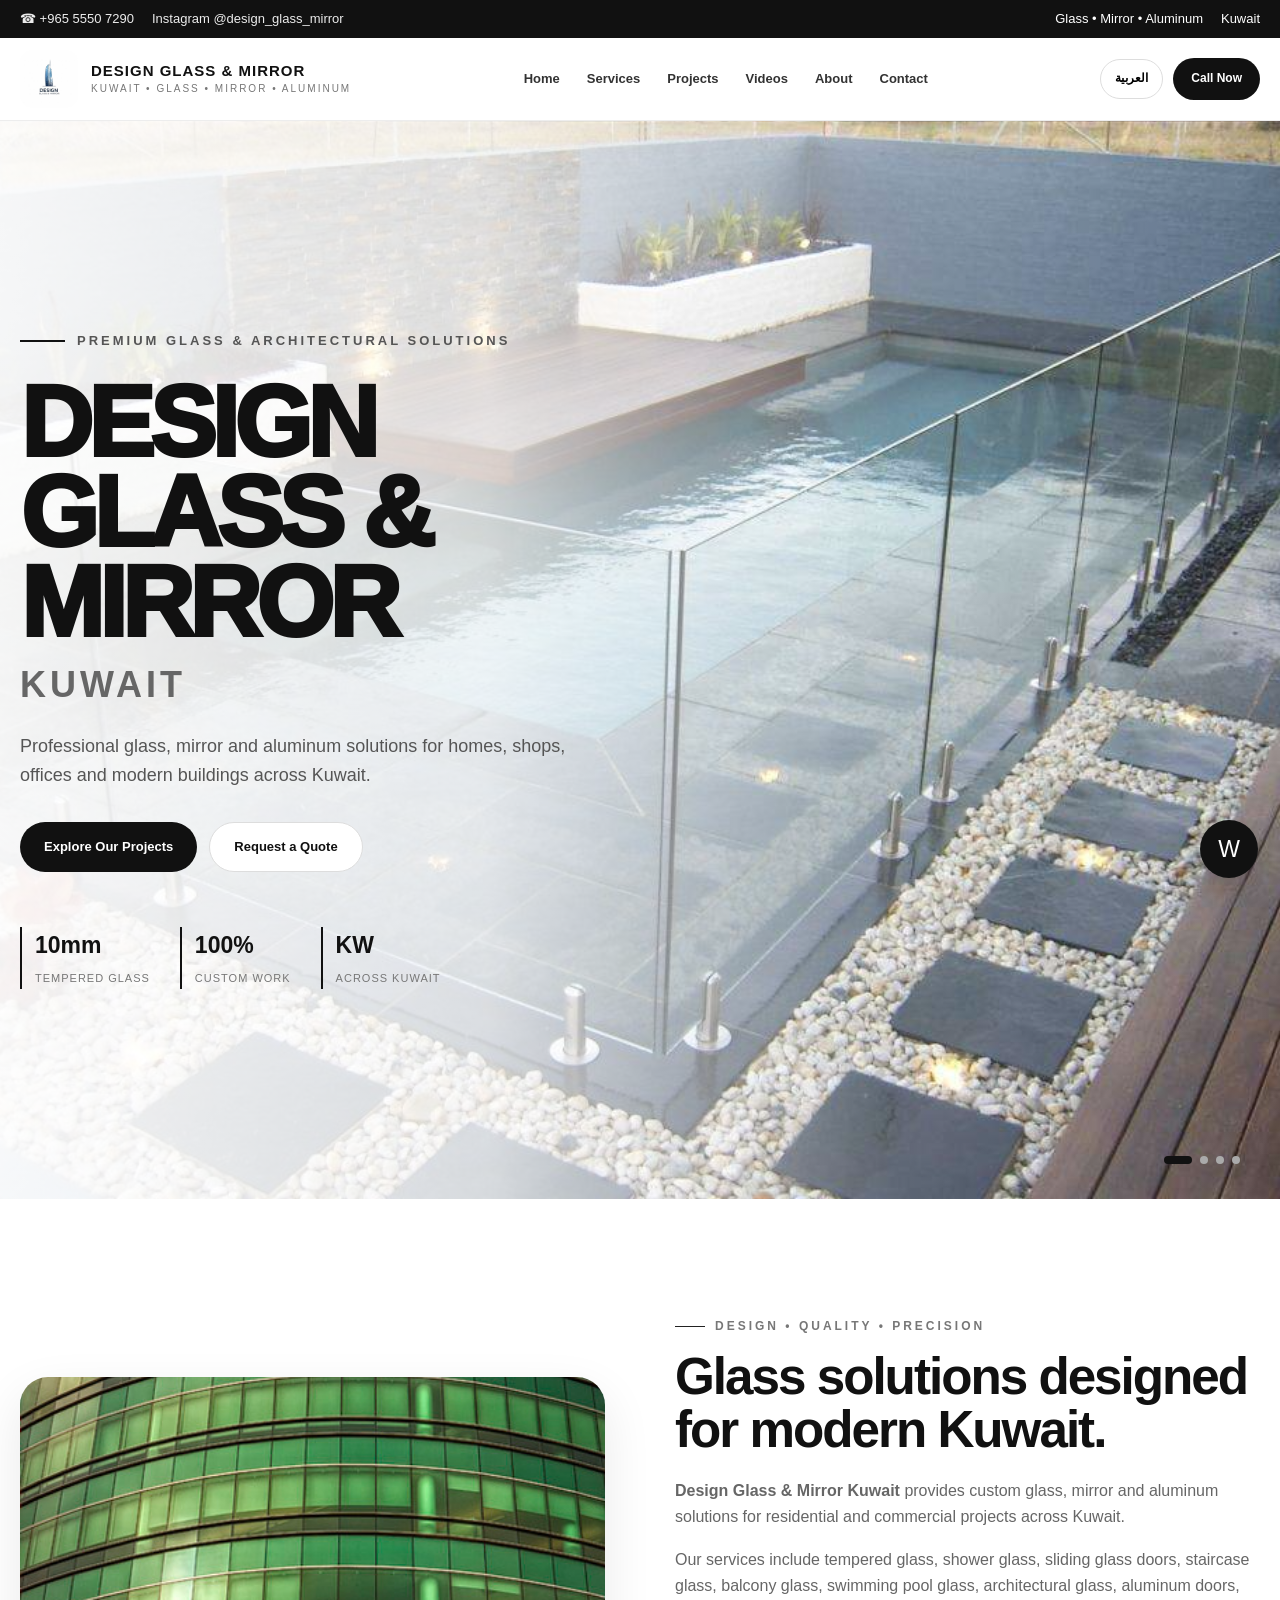
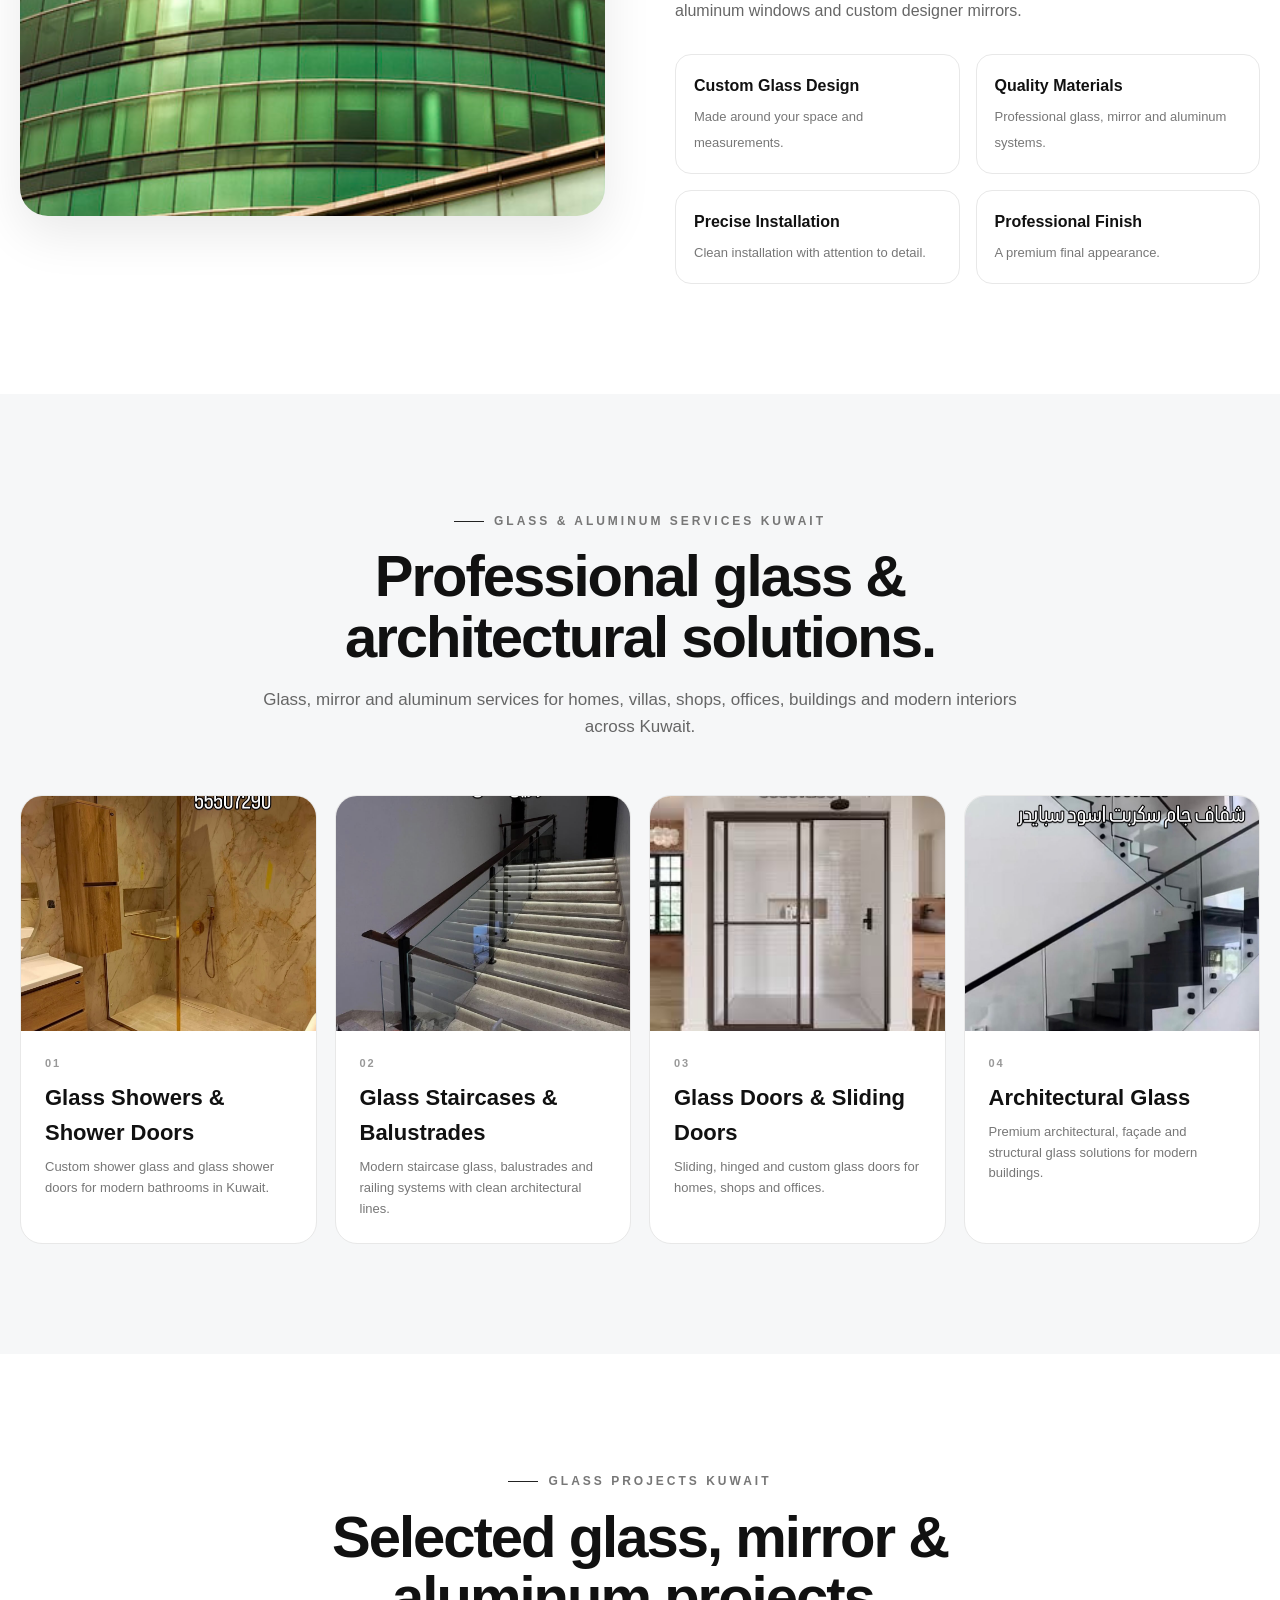
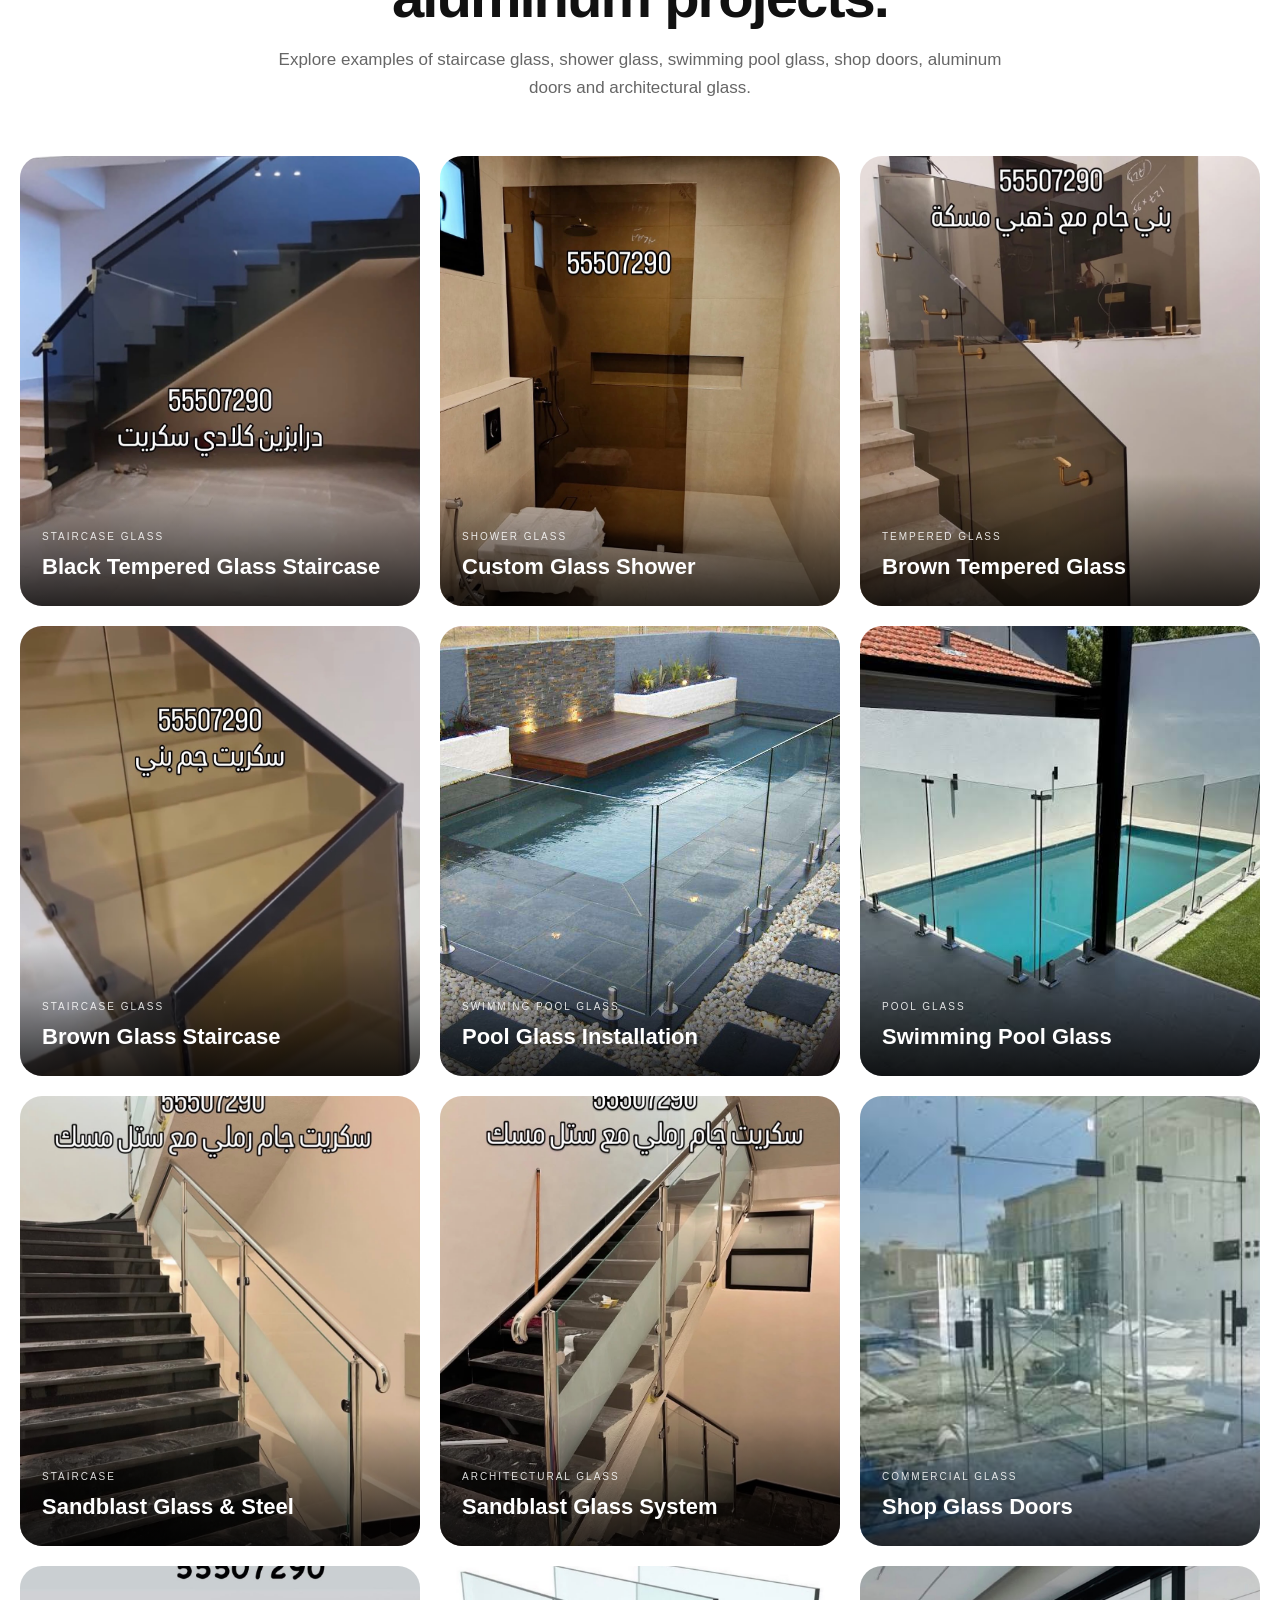
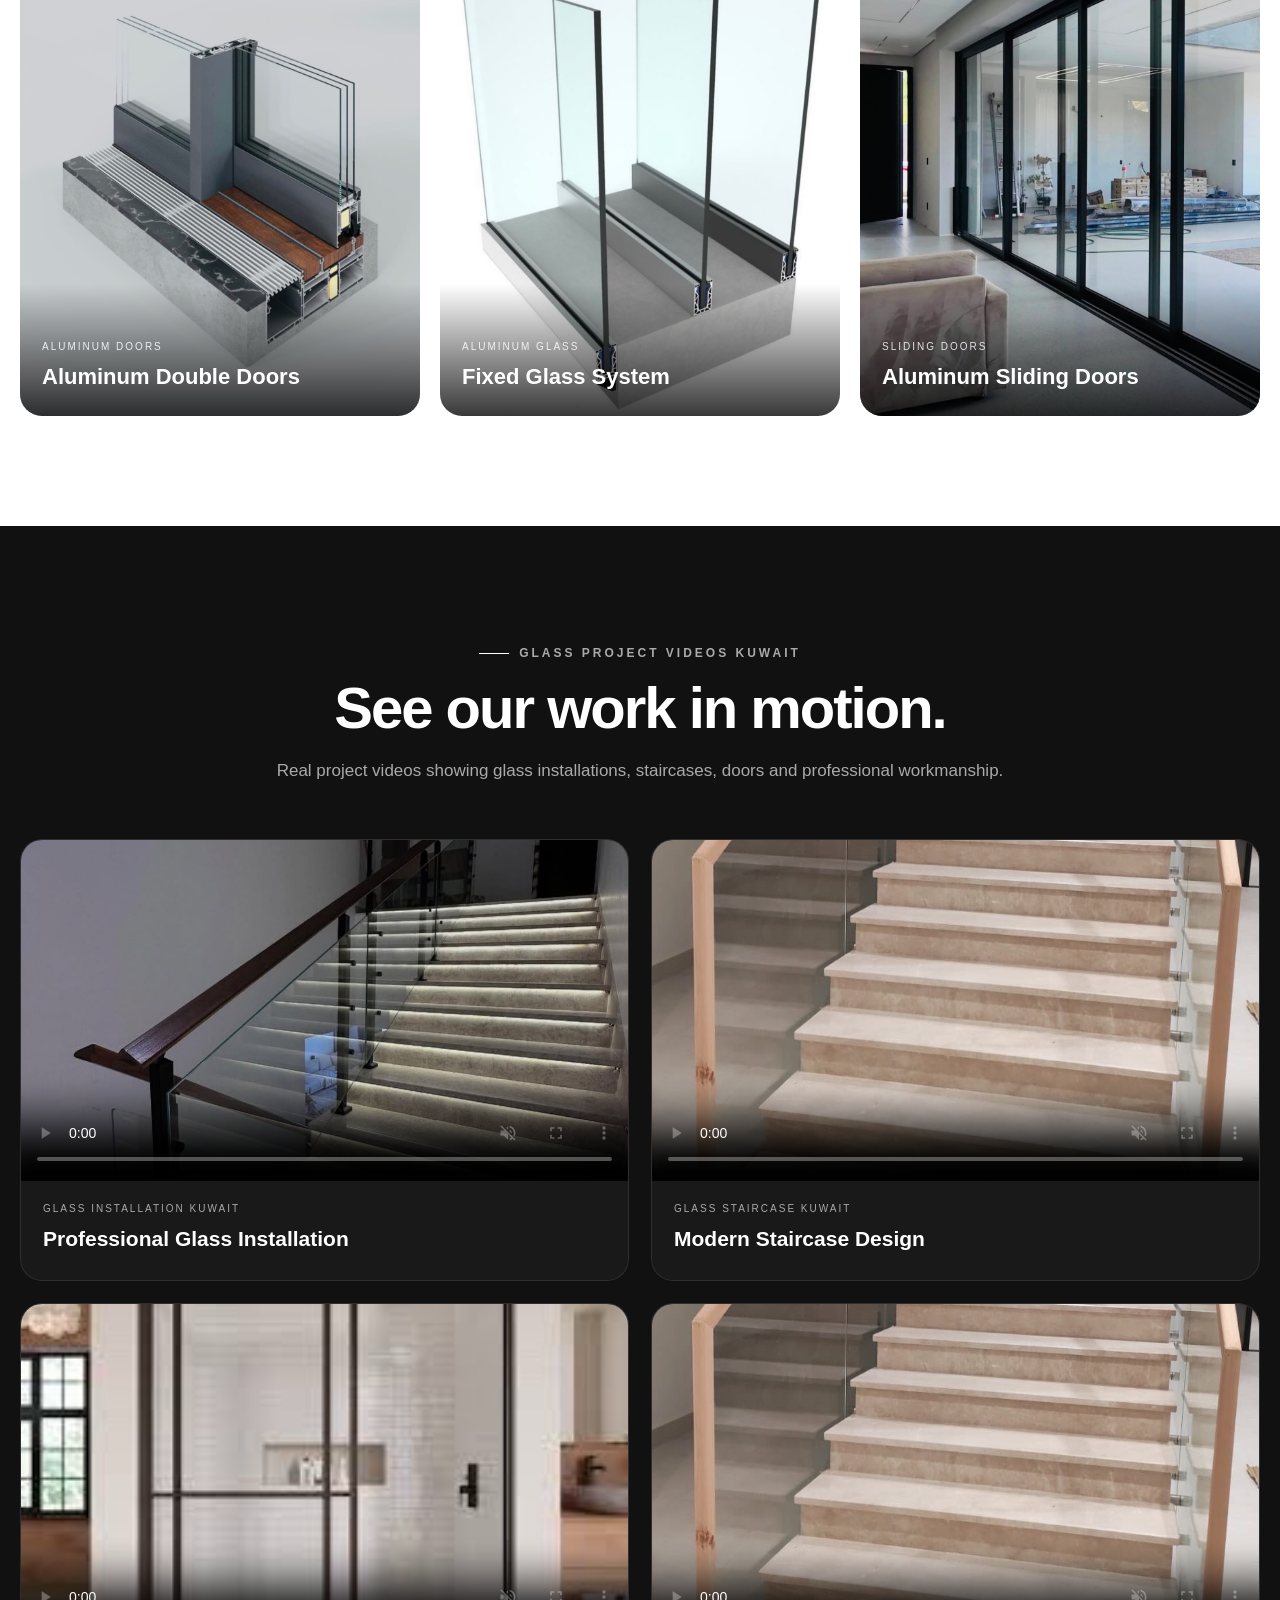
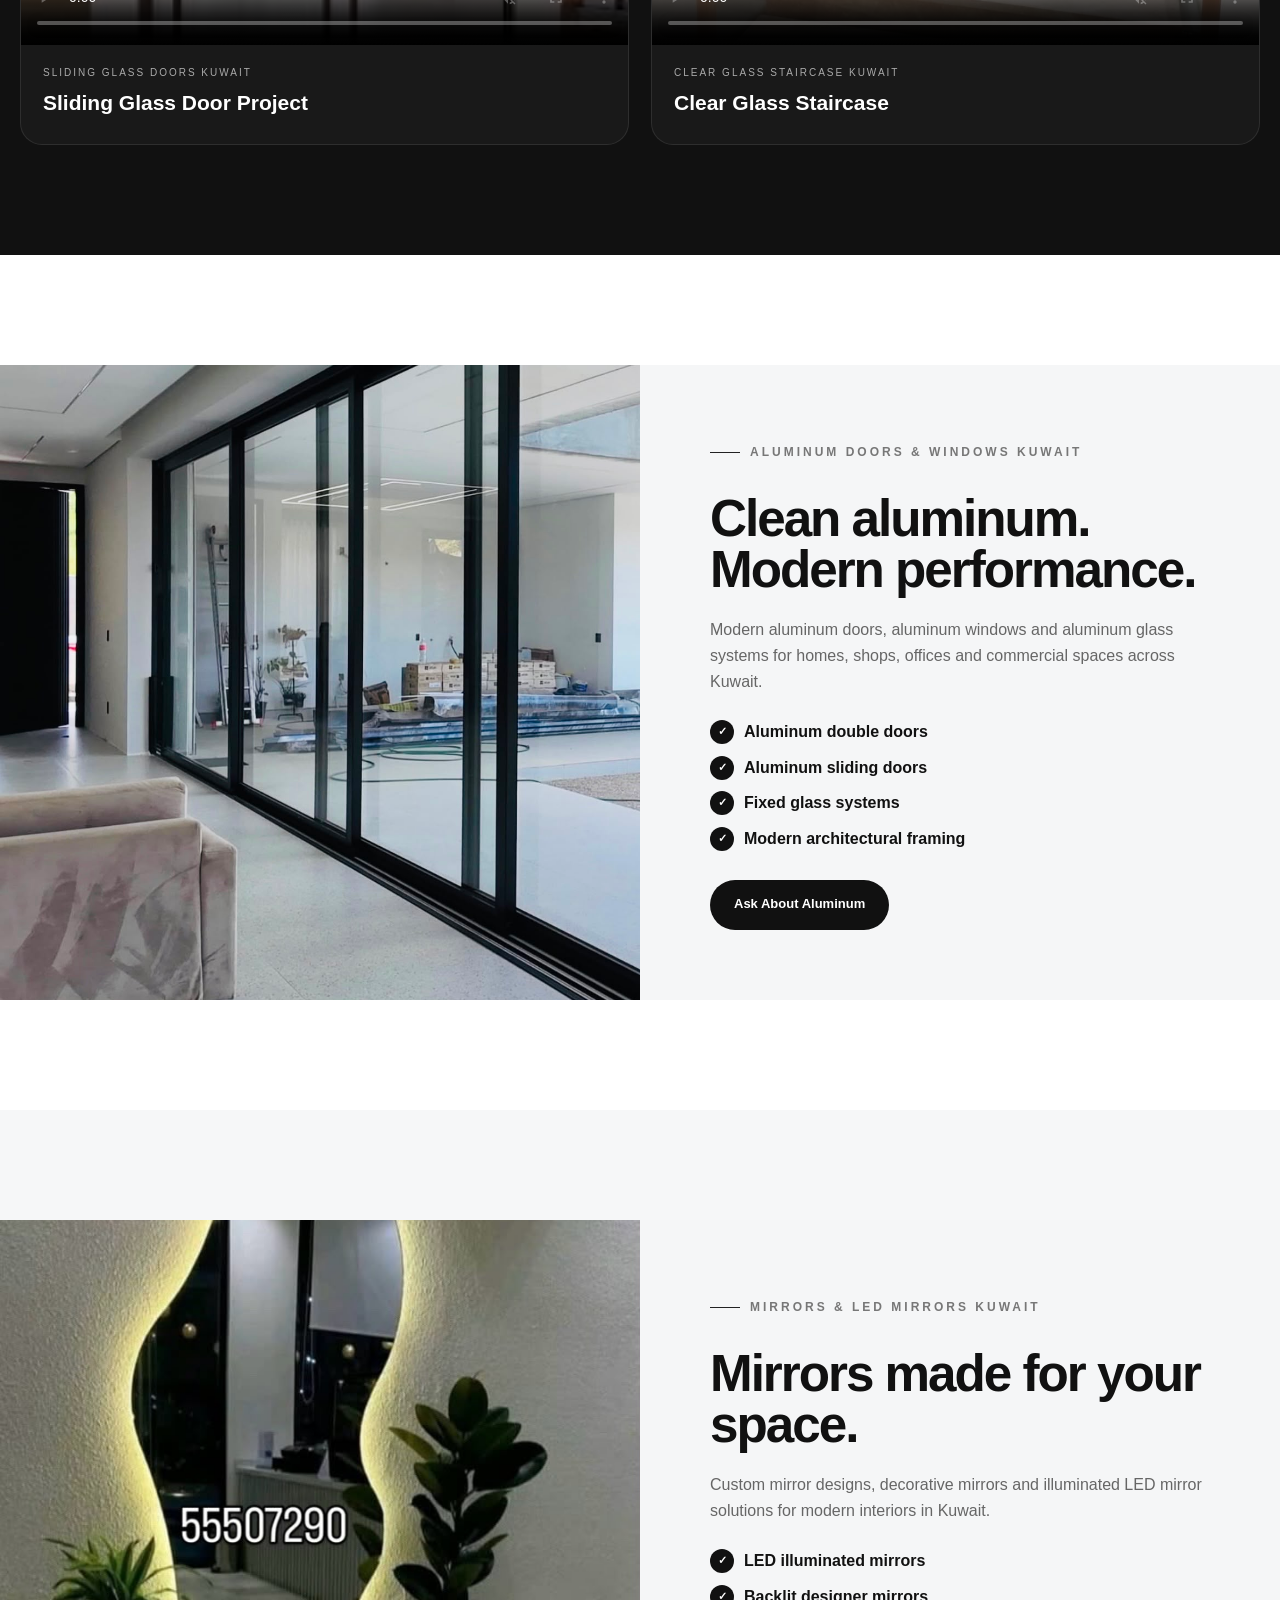
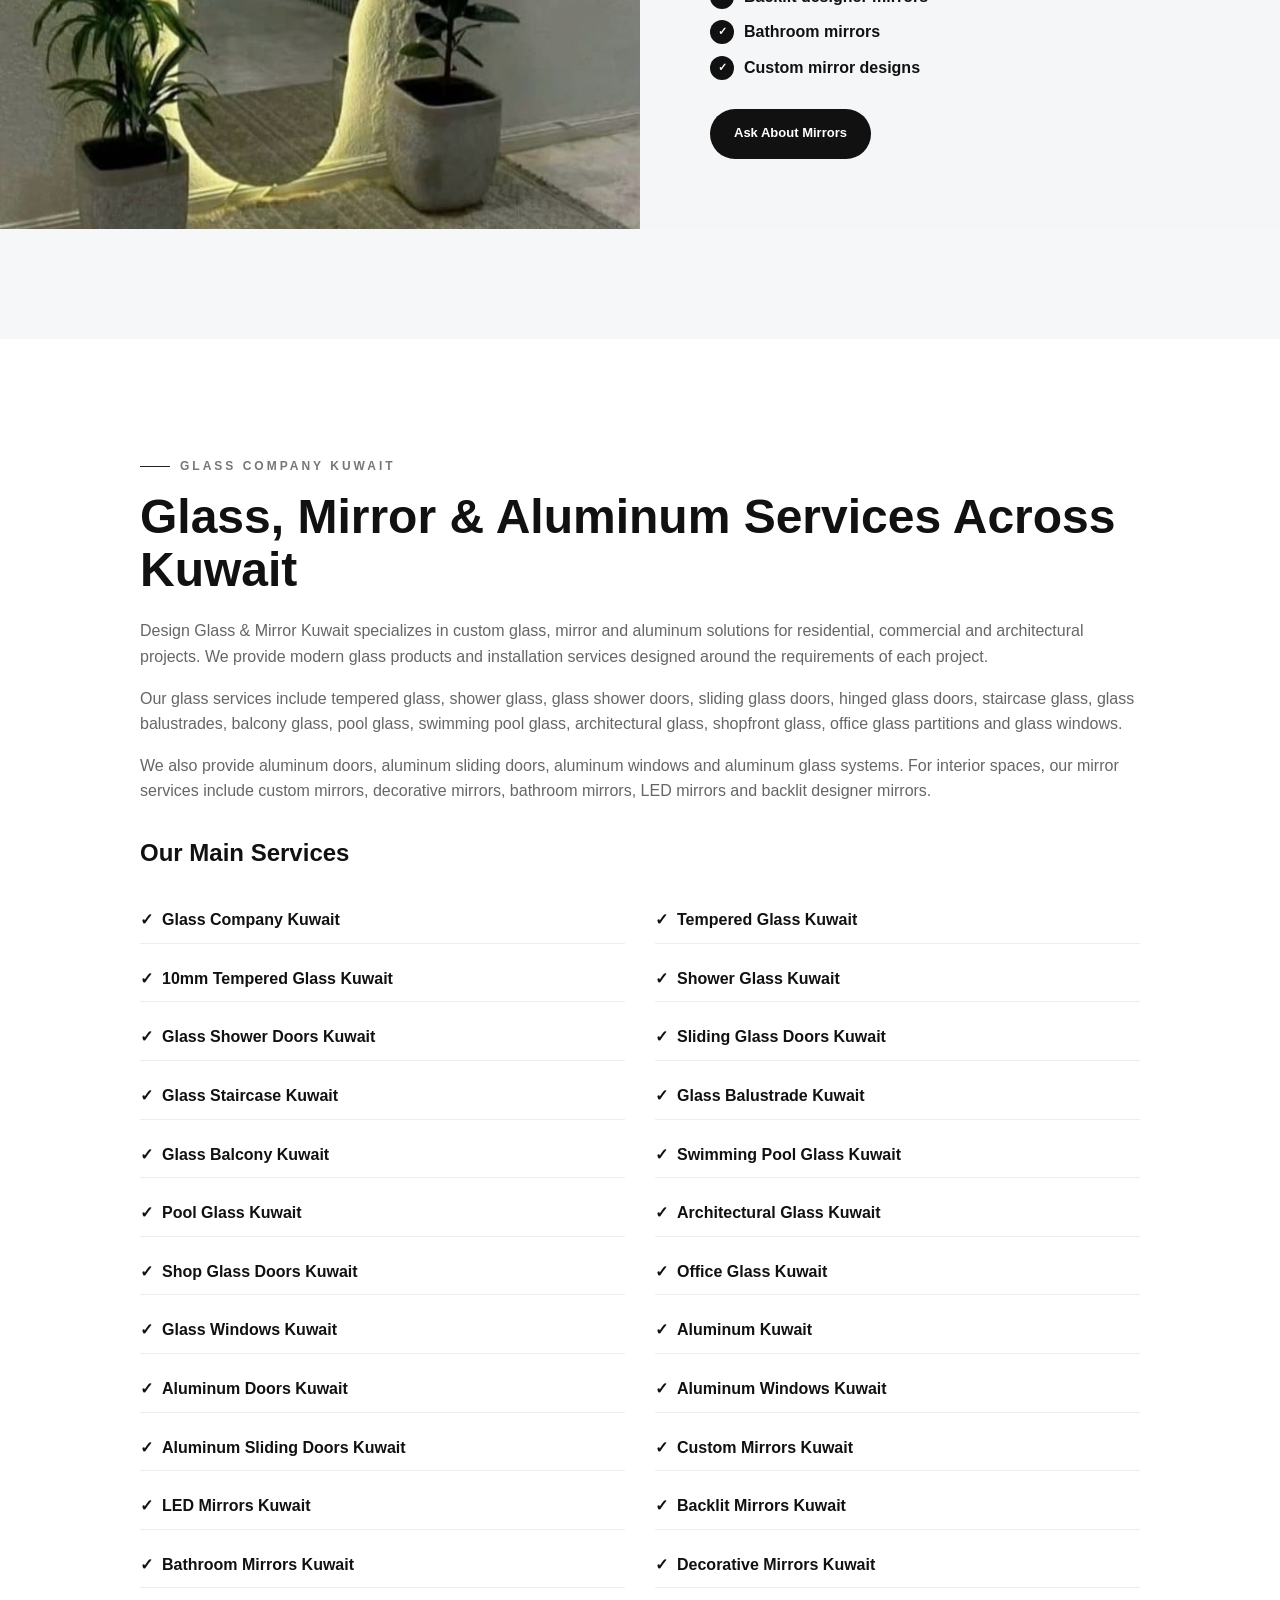
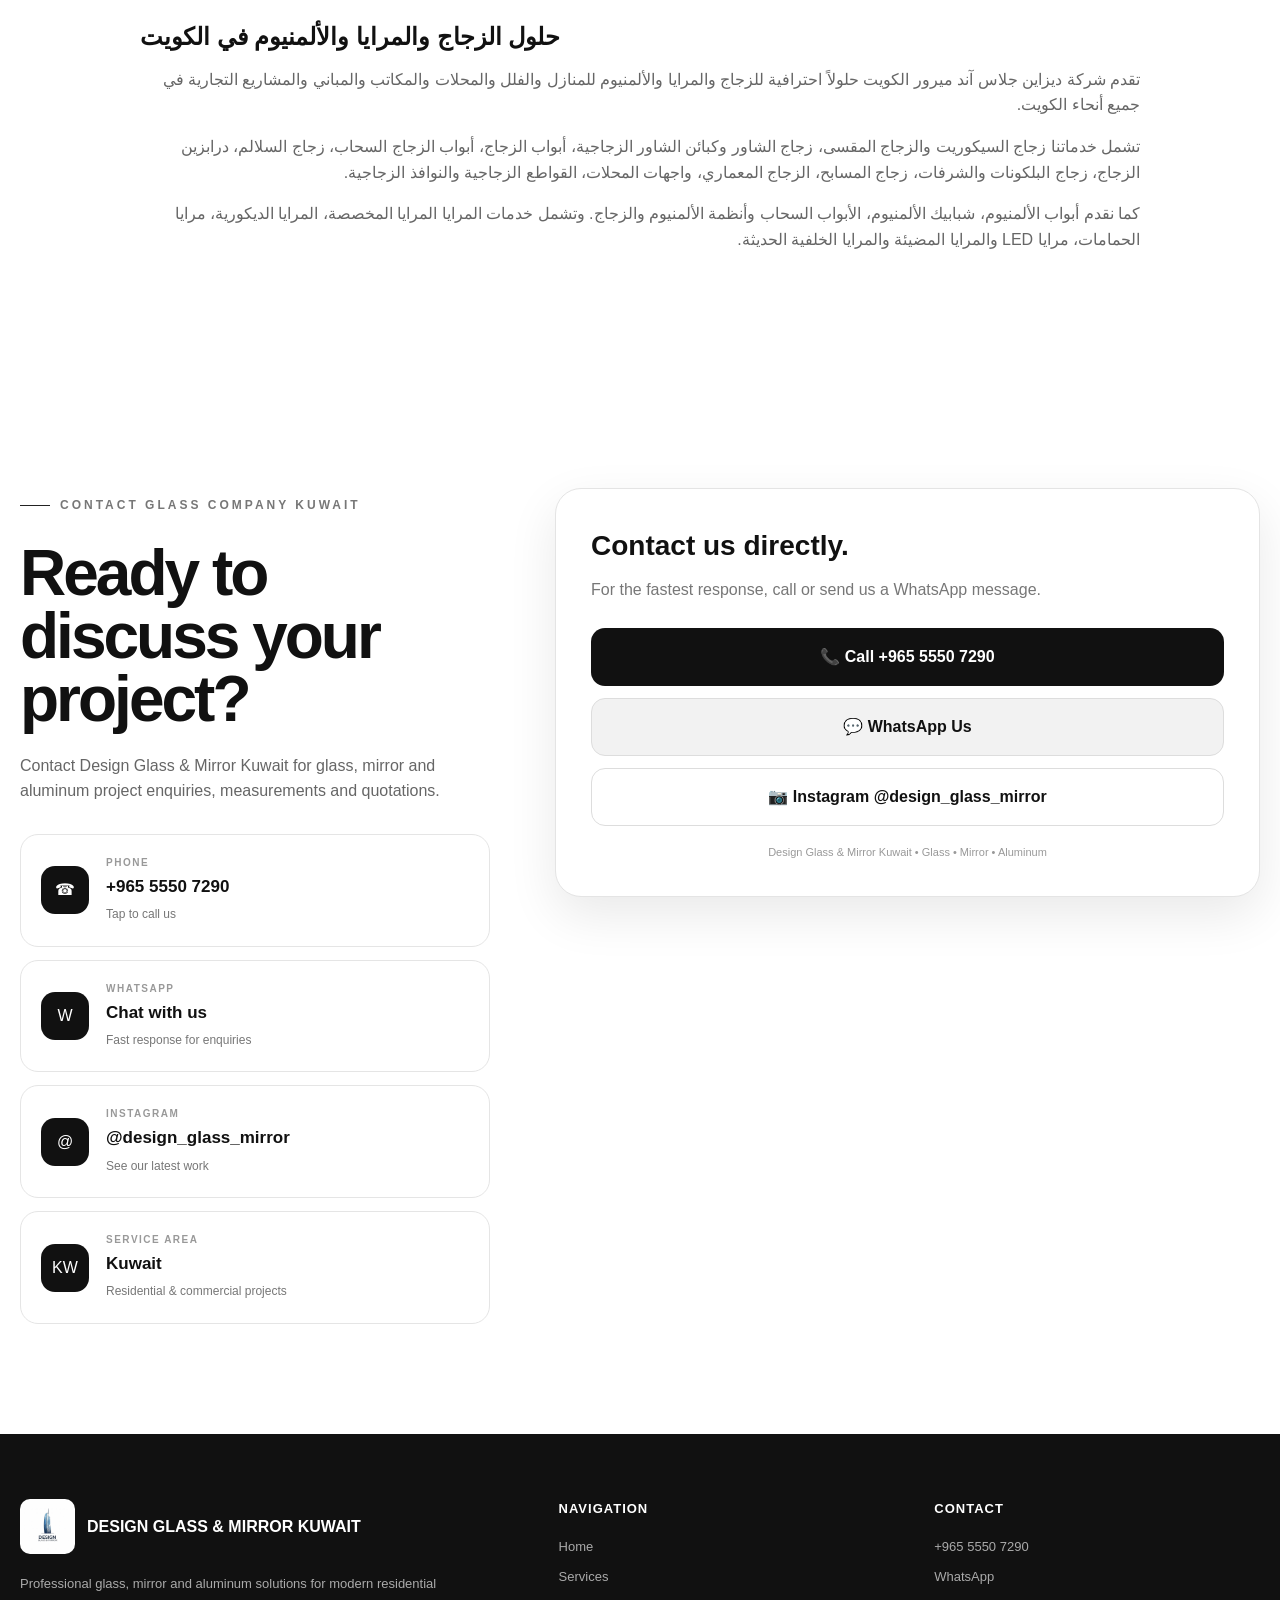
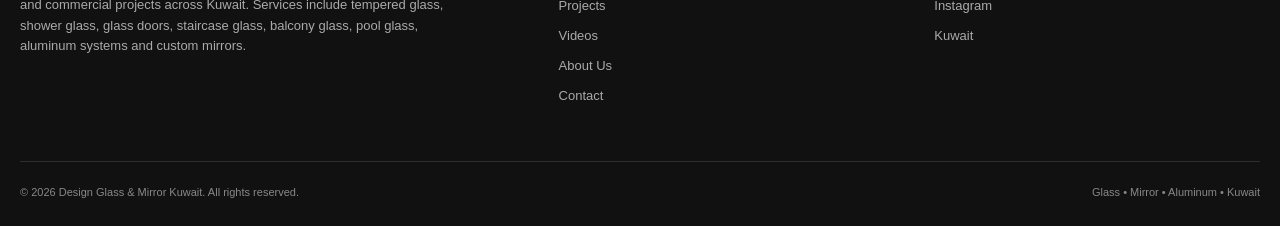
==== commit 5125d90f: "Change 'Hello World' to 'Goodbye World'" ====
--- a/index.html
+++ b/index.html
@@ -4,15 +4,86 @@
 <meta charset="UTF-8">
 <meta name="viewport" content="width=device-width, initial-scale=1.0">
 
-<title>Design Glass & Mirror Kuwait | Glass, Mirror & Aluminum</title>
-
-<meta name="description" content="Design Glass & Mirror Kuwait - professional glass, mirror, aluminum, shower, staircase, doors and architectural glass solutions across Kuwait.">
-<meta name="keywords" content="glass Kuwait, mirror Kuwait, glass doors Kuwait, glass staircase Kuwait, shower glass Kuwait, aluminum Kuwait, architectural glass Kuwait">
+<title>Glass & Mirror Kuwait | Glass Doors, Shower Glass, Staircase & Aluminum | Design Glass</title>
+
+<meta name="description" content="Design Glass & Mirror Kuwait provides custom glass, mirror and aluminum solutions across Kuwait, including tempered glass, shower glass, sliding glass doors, staircase glass, balcony glass, swimming pool glass, windows, aluminum doors and LED mirrors.">
 <meta name="author" content="Design Glass & Mirror Kuwait">
-
-<meta property="og:title" content="Design Glass & Mirror Kuwait">
-<meta property="og:description" content="Professional glass, mirror and aluminum solutions across Kuwait.">
+<meta name="robots" content="index, follow, max-image-preview:large">
+<meta name="theme-color" content="#111111">
+
+<link rel="canonical" href="https://muhmmadayub-ui.github.io/design-glass-mirror-kuwait/">
+
+<link rel="alternate" hreflang="en" href="https://muhmmadayub-ui.github.io/design-glass-mirror-kuwait/">
+<link rel="alternate" hreflang="ar" href="https://muhmmadayub-ui.github.io/design-glass-mirror-kuwait/ar/">
+<link rel="alternate" hreflang="x-default" href="https://muhmmadayub-ui.github.io/design-glass-mirror-kuwait/">
+
 <meta property="og:type" content="website">
+<meta property="og:url" content="https://muhmmadayub-ui.github.io/design-glass-mirror-kuwait/">
+<meta property="og:title" content="Design Glass & Mirror Kuwait | Glass, Mirror & Aluminum">
+<meta property="og:description" content="Professional glass, mirror, tempered glass, shower glass, glass doors, staircase glass, balcony glass, swimming pool glass and aluminum solutions across Kuwait.">
+<meta property="og:image" content="https://muhmmadayub-ui.github.io/design-glass-mirror-kuwait/10mm%20clear%20glass%20temper%20pool.jpeg">
+<meta property="og:locale" content="en_KW">
+<meta property="og:locale:alternate" content="ar_KW">
+
+<meta name="twitter:card" content="summary_large_image">
+<meta name="twitter:title" content="Design Glass & Mirror Kuwait">
+<meta name="twitter:description" content="Glass, mirror and aluminum solutions across Kuwait.">
+<meta name="twitter:image" content="https://muhmmadayub-ui.github.io/design-glass-mirror-kuwait/10mm%20clear%20glass%20temper%20pool.jpeg">
+
+<!-- LocalBusiness / Service SEO -->
+<script type="application/ld+json">
+{
+  "@context":"https://schema.org",
+  "@type":"LocalBusiness",
+  "@id":"https://muhmmadayub-ui.github.io/design-glass-mirror-kuwait/#business",
+  "name":"Design Glass & Mirror Kuwait",
+  "url":"https://muhmmadayub-ui.github.io/design-glass-mirror-kuwait/",
+  "telephone":"+96555507290",
+  "image":"https://muhmmadayub-ui.github.io/design-glass-mirror-kuwait/10mm%20clear%20glass%20temper%20pool.jpeg",
+  "logo":"https://muhmmadayub-ui.github.io/design-glass-mirror-kuwait/WhatsApp%20Image%202026-08-23%20at%2012.24.46%20PM.jpeg",
+  "description":"Design Glass & Mirror Kuwait provides professional glass, mirror and aluminum solutions including tempered glass, shower glass, glass doors, sliding doors, staircase glass, balcony glass, swimming pool glass, architectural glass, aluminum doors, aluminum windows and custom mirrors.",
+  "areaServed":{
+    "@type":"Country",
+    "name":"Kuwait"
+  },
+  "sameAs":[
+    "https://www.instagram.com/design_glass_mirror/"
+  ],
+  "knowsAbout":[
+    "Glass Kuwait",
+    "Mirror Kuwait",
+    "Tempered Glass Kuwait",
+    "Shower Glass Kuwait",
+    "Glass Shower Doors Kuwait",
+    "Sliding Glass Doors Kuwait",
+    "Glass Staircases Kuwait",
+    "Glass Balustrades Kuwait",
+    "Balcony Glass Kuwait",
+    "Swimming Pool Glass Kuwait",
+    "Architectural Glass Kuwait",
+    "Glass Windows Kuwait",
+    "Aluminum Kuwait",
+    "Aluminum Doors Kuwait",
+    "Aluminum Windows Kuwait",
+    "LED Mirrors Kuwait",
+    "Backlit Mirrors Kuwait"
+  ]
+}
+</script>
+
+<script type="application/ld+json">
+{
+  "@context":"https://schema.org",
+  "@type":"WebSite",
+  "@id":"https://muhmmadayub-ui.github.io/design-glass-mirror-kuwait/#website",
+  "url":"https://muhmmadayub-ui.github.io/design-glass-mirror-kuwait/",
+  "name":"Design Glass & Mirror Kuwait",
+  "publisher":{
+    "@id":"https://muhmmadayub-ui.github.io/design-glass-mirror-kuwait/#business"
+  },
+  "inLanguage":["en","ar"]
+}
+</script>
 
 <style>
 :root{
@@ -1154,6 +1225,53 @@
     );
 }
 
+/* SEO CONTENT */
+
+.seo-content{
+  background:#fff;
+}
+
+.seo-content-inner{
+  max-width:1000px;
+  margin:auto;
+}
+
+.seo-content h2{
+  font-size:clamp(32px,4vw,48px);
+  line-height:1.1;
+  margin-bottom:22px;
+}
+
+.seo-content h3{
+  font-size:24px;
+  margin:30px 0 10px;
+}
+
+.seo-content p{
+  color:#666;
+  font-size:16px;
+  margin-bottom:16px;
+}
+
+.seo-services{
+  display:grid;
+  grid-template-columns:repeat(2,1fr);
+  gap:12px 30px;
+  margin-top:25px;
+}
+
+.seo-services li{
+  list-style:none;
+  font-weight:700;
+  padding:10px 0;
+  border-bottom:1px solid #eee;
+}
+
+.seo-services li:before{
+  content:"✓";
+  margin-right:9px;
+}
+
 /* RESPONSIVE */
 
 @media(max-width:1050px){
@@ -1287,6 +1405,10 @@
   .footer-grid{
     grid-template-columns:1fr 1fr;
   }
+
+  .seo-services{
+    grid-template-columns:1fr;
+  }
 }
 
 @media(max-width:520px){
@@ -1397,77 +1519,44 @@
 
 <body>
 
-<!-- TOP CONTACT BAR -->
-
 <div class="topbar">
   <div class="topbar-inner">
-
     <div class="topbar-left">
-
-      <a href="tel:+96555507290">
-        ☎ +965 5550 7290
-      </a>
-
-      <a
-        href="https://www.instagram.com/design_glass_mirror/"
-        target="_blank"
-        rel="noopener"
-      >
-        Instagram @design_glass_mirror
-      </a>
-
+      <a href="tel:+96555507290">☎ +965 5550 7290</a>
+      <a href="https://www.instagram.com/design_glass_mirror/" target="_blank" rel="noopener">Instagram @design_glass_mirror</a>
     </div>
-
     <div class="topbar-right">
       <span>Glass • Mirror • Aluminum</span>
       <span>Kuwait</span>
     </div>
-
   </div>
 </div>
 
-
-<!-- HEADER -->
-
 <header>
-
   <nav class="nav">
 
-    <a
-      class="brand"
-      href="#home"
-      aria-label="Design Glass & Mirror Kuwait"
-    >
-
+    <a class="brand" href="#home" aria-label="Design Glass & Mirror Kuwait">
       <img
         src="WhatsApp Image 2026-08-23 at 12.24.46 PM.jpeg"
-        alt="Design Glass & Mirror Kuwait logo"
+        alt="Design Glass and Mirror Kuwait logo"
+        width="58"
+        height="58"
       >
 
       <div class="brand-text">
-        <div class="brand-title">
-          DESIGN GLASS & MIRROR
-        </div>
-
-        <div class="brand-sub">
-          KUWAIT • GLASS • MIRROR • ALUMINUM
-        </div>
+        <div class="brand-title">DESIGN GLASS & MIRROR</div>
+        <div class="brand-sub">KUWAIT • GLASS • MIRROR • ALUMINUM</div>
       </div>
-
     </a>
 
-
     <div class="nav-links">
-
       <a href="#home">Home</a>
       <a href="#services">Services</a>
       <a href="#projects">Projects</a>
       <a href="#videos">Videos</a>
       <a href="#about">About</a>
       <a href="#contact">Contact</a>
-
     </div>
-
 
     <div class="nav-actions">
 
@@ -1476,14 +1565,12 @@
         id="languageButton"
         type="button"
         onclick="toggleLanguage()"
+        aria-label="Switch to Arabic"
       >
         العربية
       </button>
 
-      <a
-        class="nav-call"
-        href="tel:+96555507290"
-      >
+      <a class="nav-call" href="tel:+96555507290">
         Call Now
       </a>
 
@@ -1497,15 +1584,9 @@
       </button>
 
     </div>
-
   </nav>
 
-
-  <div
-    class="mobile-menu"
-    id="mobileMenu"
-  >
-
+  <div class="mobile-menu" id="mobileMenu">
     <a href="#home" onclick="closeMobileMenu()">Home</a>
     <a href="#services" onclick="closeMobileMenu()">Services</a>
     <a href="#projects" onclick="closeMobileMenu()">Projects</a>
@@ -1513,199 +1594,116 @@
     <a href="#about" onclick="closeMobileMenu()">About</a>
     <a href="#contact" onclick="closeMobileMenu()">Contact</a>
 
-    <a
-      href="tel:+96555507290"
-      onclick="closeMobileMenu()"
-    >
+    <a href="tel:+96555507290" onclick="closeMobileMenu()">
       📞 Call +965 5550 7290
     </a>
 
-    <a
-      href="https://wa.me/96555507290"
-      target="_blank"
-      rel="noopener"
-      onclick="closeMobileMenu()"
-    >
+    <a href="https://wa.me/96555507290" target="_blank" rel="noopener" onclick="closeMobileMenu()">
       💬 WhatsApp
     </a>
 
-    <a
-      href="https://www.instagram.com/design_glass_mirror/"
-      target="_blank"
-      rel="noopener"
-      onclick="closeMobileMenu()"
-    >
+    <a href="https://www.instagram.com/design_glass_mirror/" target="_blank" rel="noopener" onclick="closeMobileMenu()">
       📷 Instagram
     </a>
-
   </div>
-
 </header>
 
-
 <main>
 
-<!-- HERO -->
-
-<section
-  class="hero"
-  id="home"
->
+<section class="hero" id="home" aria-label="Design Glass and Mirror Kuwait">
 
   <div class="hero-slides">
-
-    <!-- POOL PICTURE IS NOW HERO SLIDE 1 -->
 
     <div
       class="hero-slide active"
       style="background-image:url('10mm clear glass temper pool.jpeg');"
+      aria-label="Swimming pool glass installation in Kuwait"
     ></div>
-
 
     <div
       class="hero-slide"
       style="background-image:url('10mm clear glass temper fix in black spider system.jpeg');"
+      aria-label="Architectural glass system in Kuwait"
     ></div>
-
 
     <div
       class="hero-slide"
       style="background-image:url('10mm clear glass temper stair with wooden handle.jpeg');"
+      aria-label="Clear glass staircase in Kuwait"
     ></div>
-
 
     <div
       class="hero-slide"
       style="background-image:url('blue building 2.jpg');"
+      aria-label="Modern architectural glass building"
     ></div>
 
   </div>
 
-
   <div class="hero-content">
-
     <div class="hero-copy">
 
       <div class="hero-kicker">
-
         <span></span>
-
         Premium Glass & Architectural Solutions
-
       </div>
 
-
       <h1>
-
         DESIGN
         <br>
-
         GLASS & MIRROR
-
         <small>KUWAIT</small>
-
       </h1>
 
-
       <p class="hero-description">
-
-        Professional glass, mirror and aluminum solutions for
-        homes, shops, offices and modern buildings across Kuwait.
-
+        Professional glass, mirror and aluminum solutions for homes,
+        shops, offices and modern buildings across Kuwait.
       </p>
 
-
       <div class="hero-buttons">
-
-        <a
-          class="btn btn-dark"
-          href="#projects"
-        >
+        <a class="btn btn-dark" href="#projects">
           Explore Our Projects
         </a>
 
-        <a
-          class="btn btn-light"
-          href="#contact"
-        >
+        <a class="btn btn-light" href="#contact">
           Request a Quote
         </a>
-
       </div>
 
-
       <div class="hero-stats">
 
         <div class="hero-stat">
-
           <strong>10mm</strong>
-
           <span>Tempered Glass</span>
-
-        </div>
-
+        </div>
 
         <div class="hero-stat">
-
           <strong>100%</strong>
-
           <span>Custom Work</span>
-
-        </div>
-
+        </div>
 
         <div class="hero-stat">
-
           <strong>KW</strong>
-
           <span>Across Kuwait</span>
-
         </div>
 
       </div>
 
     </div>
-
   </div>
 
-
   <div class="hero-dots">
 
-    <button
-      class="hero-dot active"
-      onclick="goToSlide(0)"
-      aria-label="Slide 1"
-    ></button>
-
-    <button
-      class="hero-dot"
-      onclick="goToSlide(1)"
-      aria-label="Slide 2"
-    ></button>
-
-    <button
-      class="hero-dot"
-      onclick="goToSlide(2)"
-      aria-label="Slide 3"
-    ></button>
-
-    <button
-      class="hero-dot"
-      onclick="goToSlide(3)"
-      aria-label="Slide 4"
-    ></button>
+    <button class="hero-dot active" onclick="goToSlide(0)" aria-label="Glass pool project"></button>
+    <button class="hero-dot" onclick="goToSlide(1)" aria-label="Architectural glass project"></button>
+    <button class="hero-dot" onclick="goToSlide(2)" aria-label="Glass staircase project"></button>
+    <button class="hero-dot" onclick="goToSlide(3)" aria-label="Glass building project"></button>
 
   </div>
 
 </section>
 
-
-<!-- ABOUT -->
-
-<section
-  class="section-light"
-  id="about"
->
+<section class="section-light" id="about">
 
   <div class="container">
 
@@ -1715,12 +1713,13 @@
 
         <img
           src="green building glass.jpg"
-          alt="Architectural glass project in Kuwait"
+          alt="Modern architectural glass building project in Kuwait"
           loading="lazy"
+          width="800"
+          height="600"
         >
 
       </div>
-
 
       <div class="intro-copy">
 
@@ -1733,22 +1732,22 @@
         </h2>
 
         <p>
-          We deliver custom glass, mirror and aluminum solutions
-          with a strong focus on quality, clean finishing and
-          modern architectural design.
+          <strong>Design Glass & Mirror Kuwait</strong> provides custom
+          glass, mirror and aluminum solutions for residential and
+          commercial projects across Kuwait.
         </p>
 
         <p>
-          From residential interiors to commercial buildings,
-          our work combines practical performance with a
-          premium appearance.
+          Our services include tempered glass, shower glass,
+          sliding glass doors, staircase glass, balcony glass,
+          swimming pool glass, architectural glass, aluminum doors,
+          aluminum windows and custom designer mirrors.
         </p>
 
-
         <div class="feature-list">
 
           <div class="feature">
-            <strong>Custom Design</strong>
+            <strong>Custom Glass Design</strong>
             <span>Made around your space and measurements.</span>
           </div>
 
@@ -1777,20 +1776,14 @@
 
 </section>
 
-
-<!-- SERVICES -->
-
-<section
-  class="section-soft"
-  id="services"
->
+<section class="section-soft" id="services">
 
   <div class="container">
 
     <div class="section-head">
 
       <div class="eyebrow">
-        What We Do
+        Glass & Aluminum Services Kuwait
       </div>
 
       <h2>
@@ -1798,119 +1791,98 @@
       </h2>
 
       <p>
-        Explore our range of glass, mirror, staircase,
-        shower, door and aluminum solutions.
+        Glass, mirror and aluminum services for homes,
+        villas, shops, offices, buildings and modern interiors across Kuwait.
       </p>
 
     </div>
 
-
     <div class="services-grid">
 
-
       <article class="service">
 
         <div class="service-image">
-
           <img
             src="10mm clear glass temper shower with golden frame.jpeg"
-            alt="Glass shower with golden frame"
+            alt="Custom tempered glass shower with gold frame in Kuwait"
             loading="lazy"
+            width="600"
+            height="450"
           >
-
         </div>
 
         <div class="service-body">
-
           <div class="service-number">01</div>
-
-          <h3>Glass Showers</h3>
-
+          <h3>Glass Showers & Shower Doors</h3>
           <p>
-            Elegant custom shower glass for modern bathrooms.
+            Custom shower glass and glass shower doors for modern bathrooms in Kuwait.
           </p>
-
         </div>
 
       </article>
 
-
       <article class="service">
 
         <div class="service-image">
-
           <img
             src="10mm clear glass temper stair with wooden handle.jpeg"
-            alt="Glass staircase"
+            alt="Clear tempered glass staircase with wooden handrail in Kuwait"
             loading="lazy"
+            width="600"
+            height="450"
           >
-
         </div>
 
         <div class="service-body">
-
           <div class="service-number">02</div>
-
-          <h3>Glass Staircases</h3>
-
+          <h3>Glass Staircases & Balustrades</h3>
           <p>
-            Modern staircase systems with clean architectural lines.
+            Modern staircase glass, balustrades and railing systems with clean architectural lines.
           </p>
-
         </div>
 
       </article>
 
-
       <article class="service">
 
         <div class="service-image">
-
           <img
             src="10mm clear glass temper sliding door.jpeg"
-            alt="Glass sliding door"
+            alt="Sliding tempered glass door installation in Kuwait"
             loading="lazy"
+            width="600"
+            height="450"
           >
-
         </div>
 
         <div class="service-body">
-
           <div class="service-number">03</div>
-
-          <h3>Glass Doors</h3>
-
+          <h3>Glass Doors & Sliding Doors</h3>
           <p>
-            Sliding, hinged and custom glass door systems.
+            Sliding, hinged and custom glass doors for homes, shops and offices.
           </p>
-
         </div>
 
       </article>
 
-
       <article class="service">
 
         <div class="service-image">
-
           <img
             src="10mm clear glass temper fix in black spider system.jpeg"
-            alt="Architectural glass system"
+            alt="Architectural structural glass system with black spider fittings in Kuwait"
             loading="lazy"
+            width="600"
+            height="450"
           >
-
         </div>
 
         <div class="service-body">
-
           <div class="service-number">04</div>
-
           <h3>Architectural Glass</h3>
-
           <p>
-            Premium façade and structural glass solutions.
+            Premium architectural, façade and structural glass solutions for modern buildings.
           </p>
-
         </div>
 
       </article>
@@ -1921,346 +1893,171 @@
 
 </section>
 
-
-<!-- PROJECTS -->
-
-<section
-  class="section-light"
-  id="projects"
->
+<section class="section-light" id="projects">
 
   <div class="container">
 
     <div class="section-head">
 
       <div class="eyebrow">
-        Our Work
+        Glass Projects Kuwait
       </div>
 
       <h2>
-        Selected projects.
+        Selected glass, mirror & aluminum projects.
       </h2>
 
       <p>
-        A selection of our glass, staircase, shower,
-        pool and architectural projects.
+        Explore examples of staircase glass, shower glass,
+        swimming pool glass, shop doors, aluminum doors and architectural glass.
       </p>
 
     </div>
 
-
     <div class="project-grid">
 
-
-      <article
-        class="project"
-        onclick="openLightbox(this)"
-      >
-
+      <article class="project" onclick="openLightbox(this)">
         <img
           src="10mm black glass temper staircas kloudy.jpeg"
-          alt="Black tempered glass staircase"
+          alt="Black tempered glass staircase project in Kuwait"
           loading="lazy"
         >
-
         <div class="project-overlay">
-
-          <div class="project-category">
-            Staircase
-          </div>
-
-          <h3>
-            Black Tempered Glass
-          </h3>
-
-        </div>
-
+          <div class="project-category">Staircase Glass</div>
+          <h3>Black Tempered Glass Staircase</h3>
+        </div>
       </article>
 
-
-      <article
-        class="project"
-        onclick="openLightbox(this)"
-      >
-
+      <article class="project" onclick="openLightbox(this)">
         <img
           src="10mm bowns glass temper shower.jpeg"
-          alt="Brown glass shower"
+          alt="Brown tempered glass shower project in Kuwait"
           loading="lazy"
         >
-
         <div class="project-overlay">
-
-          <div class="project-category">
-            Bathroom
-          </div>
-
-          <h3>
-            Custom Glass Shower
-          </h3>
-
-        </div>
-
+          <div class="project-category">Shower Glass</div>
+          <h3>Custom Glass Shower</h3>
+        </div>
       </article>
 
-
-      <article
-        class="project"
-        onclick="openLightbox(this)"
-      >
-
+      <article class="project" onclick="openLightbox(this)">
         <img
           src="10mm browns glass temper amood fix.jpeg"
-          alt="Brown tempered glass"
+          alt="Brown tempered glass installation in Kuwait"
           loading="lazy"
         >
-
         <div class="project-overlay">
-
-          <div class="project-category">
-            Glass
-          </div>
-
-          <h3>
-            Brown Tempered Glass
-          </h3>
-
-        </div>
-
+          <div class="project-category">Tempered Glass</div>
+          <h3>Brown Tempered Glass</h3>
+        </div>
       </article>
 
-
-      <article
-        class="project"
-        onclick="openLightbox(this)"
-      >
-
+      <article class="project" onclick="openLightbox(this)">
         <img
           src="10mm browns glass temper staircas.jpeg"
-          alt="Brown glass staircase"
+          alt="Brown glass staircase installation in Kuwait"
           loading="lazy"
         >
-
         <div class="project-overlay">
-
-          <div class="project-category">
-            Staircase
-          </div>
-
-          <h3>
-            Brown Glass Staircase
-          </h3>
-
-        </div>
-
+          <div class="project-category">Staircase Glass</div>
+          <h3>Brown Glass Staircase</h3>
+        </div>
       </article>
 
-
-      <article
-        class="project"
-        onclick="openLightbox(this)"
-      >
-
+      <article class="project" onclick="openLightbox(this)">
         <img
           src="10mm clear glass temper pool.jpeg"
-          alt="Glass pool installation"
+          alt="Clear tempered glass swimming pool installation in Kuwait"
           loading="lazy"
         >
-
         <div class="project-overlay">
-
-          <div class="project-category">
-            Pool
-          </div>
-
-          <h3>
-            Pool Glass Installation
-          </h3>
-
-        </div>
-
+          <div class="project-category">Swimming Pool Glass</div>
+          <h3>Pool Glass Installation</h3>
+        </div>
       </article>
 
-
-      <article
-        class="project"
-        onclick="openLightbox(this)"
-      >
-
+      <article class="project" onclick="openLightbox(this)">
         <img
           src="10mm clear glass temper swiming pool.jpeg"
-          alt="Swimming pool glass"
+          alt="Swimming pool glass project in Kuwait"
           loading="lazy"
         >
-
         <div class="project-overlay">
-
-          <div class="project-category">
-            Pool
-          </div>
-
-          <h3>
-            Swimming Pool Glass
-          </h3>
-
-        </div>
-
+          <div class="project-category">Pool Glass</div>
+          <h3>Swimming Pool Glass</h3>
+        </div>
       </article>
 
-
-      <article
-        class="project"
-        onclick="openLightbox(this)"
-      >
-
+      <article class="project" onclick="openLightbox(this)">
         <img
           src="10mm sandblast glass stair with standsteel handle.jpeg"
-          alt="Sandblast glass staircase"
+          alt="Sandblasted staircase glass with stainless steel handle in Kuwait"
           loading="lazy"
         >
-
         <div class="project-overlay">
-
-          <div class="project-category">
-            Staircase
-          </div>
-
-          <h3>
-            Sandblast Glass & Steel
-          </h3>
-
-        </div>
-
+          <div class="project-category">Staircase</div>
+          <h3>Sandblast Glass & Steel</h3>
+        </div>
       </article>
 
-
-      <article
-        class="project"
-        onclick="openLightbox(this)"
-      >
-
+      <article class="project" onclick="openLightbox(this)">
         <img
           src="10mm sandblast glass temper fixed in stanless steel.jpeg"
-          alt="Sandblast glass stainless steel"
+          alt="Sandblasted tempered glass fixed in stainless steel in Kuwait"
           loading="lazy"
         >
-
         <div class="project-overlay">
-
-          <div class="project-category">
-            Architectural
-          </div>
-
-          <h3>
-            Sandblast Glass System
-          </h3>
-
-        </div>
-
+          <div class="project-category">Architectural Glass</div>
+          <h3>Sandblast Glass System</h3>
+        </div>
       </article>
 
-
-      <article
-        class="project"
-        onclick="openLightbox(this)"
-      >
-
+      <article class="project" onclick="openLightbox(this)">
         <img
           src="10mm clear glass temper with normal doors shop.jpeg"
-          alt="Glass shop doors"
+          alt="Tempered glass shop doors and storefront in Kuwait"
           loading="lazy"
         >
-
         <div class="project-overlay">
-
-          <div class="project-category">
-            Commercial
-          </div>
-
-          <h3>
-            Shop Glass Doors
-          </h3>
-
-        </div>
-
+          <div class="project-category">Commercial Glass</div>
+          <h3>Shop Glass Doors</h3>
+        </div>
       </article>
 
-
-      <article
-        class="project"
-        onclick="openLightbox(this)"
-      >
-
+      <article class="project" onclick="openLightbox(this)">
         <img
           src="aluminum double doors sample.jpeg"
-          alt="Aluminum double doors"
+          alt="Modern aluminum double doors in Kuwait"
           loading="lazy"
         >
-
         <div class="project-overlay">
-
-          <div class="project-category">
-            Aluminum
-          </div>
-
-          <h3>
-            Double Doors
-          </h3>
-
-        </div>
-
+          <div class="project-category">Aluminum Doors</div>
+          <h3>Aluminum Double Doors</h3>
+        </div>
       </article>
 
-
-      <article
-        class="project"
-        onclick="openLightbox(this)"
-      >
-
+      <article class="project" onclick="openLightbox(this)">
         <img
           src="aluminum fix glass sample.jpeg"
-          alt="Aluminum fixed glass"
+          alt="Aluminum fixed glass system in Kuwait"
           loading="lazy"
         >
-
         <div class="project-overlay">
-
-          <div class="project-category">
-            Aluminum
-          </div>
-
-          <h3>
-            Fixed Glass System
-          </h3>
-
-        </div>
-
+          <div class="project-category">Aluminum Glass</div>
+          <h3>Fixed Glass System</h3>
+        </div>
       </article>
 
-
-      <article
-        class="project"
-        onclick="openLightbox(this)"
-      >
-
+      <article class="project" onclick="openLightbox(this)">
         <img
           src="aluminum sliding doors.jpeg"
-          alt="Aluminum sliding doors"
+          alt="Aluminum sliding glass doors in Kuwait"
           loading="lazy"
         >
-
         <div class="project-overlay">
-
-          <div class="project-category">
-            Aluminum
-          </div>
-
-          <h3>
-            Sliding Doors
-          </h3>
-
-        </div>
-
+          <div class="project-category">Sliding Doors</div>
+          <h3>Aluminum Sliding Doors</h3>
+        </div>
       </article>
 
     </div>
@@ -2269,20 +2066,14 @@
 
 </section>
 
-
-<!-- VIDEOS -->
-
-<section
-  class="video-section"
-  id="videos"
->
+<section class="video-section" id="videos">
 
   <div class="container">
 
     <div class="section-head">
 
       <div class="eyebrow">
-        Project Videos
+        Glass Project Videos Kuwait
       </div>
 
       <h2>
@@ -2290,179 +2081,106 @@
       </h2>
 
       <p>
-        Real project videos showing our glass installations,
-        staircases, doors and workmanship.
+        Real project videos showing glass installations,
+        staircases, doors and professional workmanship.
       </p>
 
     </div>
 
-
     <div class="video-grid">
 
-
-      <!-- VIDEO 1 -->
-
       <article class="video-card">
 
         <div class="video-box">
-
           <video
             autoplay
             muted
             loop
             playsinline
             controls
-            preload="auto"
+            preload="metadata"
             poster="10mm clear glass temper stair with wooden handle.jpeg"
           >
-
-            <source
-              src="glass technician.mp4"
-              type="video/mp4"
-            >
-
+            <source src="glass technician.mp4" type="video/mp4">
             Your browser does not support video.
-
           </video>
-
         </div>
 
         <div class="video-info">
-
-          <div class="video-tag">
-            Installation
-          </div>
-
-          <h3>
-            Professional Glass Installation
-          </h3>
-
+          <div class="video-tag">Glass Installation Kuwait</div>
+          <h3>Professional Glass Installation</h3>
         </div>
 
       </article>
 
-
-      <!-- VIDEO 2 -->
-
       <article class="video-card">
 
         <div class="video-box">
-
           <video
             autoplay
             muted
             loop
             playsinline
             controls
-            preload="auto"
+            preload="metadata"
             poster="10mm clear glass temper staircas with wooden handle.jpeg"
           >
-
-            <source
-              src="sataircase design v.mp4"
-              type="video/mp4"
-            >
-
+            <source src="sataircase design v.mp4" type="video/mp4">
             Your browser does not support video.
-
           </video>
-
         </div>
 
         <div class="video-info">
-
-          <div class="video-tag">
-            Staircase
-          </div>
-
-          <h3>
-            Modern Staircase Design
-          </h3>
-
+          <div class="video-tag">Glass Staircase Kuwait</div>
+          <h3>Modern Staircase Design</h3>
         </div>
 
       </article>
 
-
-      <!-- VIDEO 3 -->
-
       <article class="video-card">
 
         <div class="video-box">
-
           <video
             autoplay
             muted
             loop
             playsinline
             controls
-            preload="auto"
+            preload="metadata"
             poster="10mm clear glass temper sliding door.jpeg"
           >
-
-            <source
-              src="sliding door exap.mp4"
-              type="video/mp4"
-            >
-
+            <source src="sliding door exap.mp4" type="video/mp4">
             Your browser does not support video.
-
           </video>
-
         </div>
 
         <div class="video-info">
-
-          <div class="video-tag">
-            Doors
-          </div>
-
-          <h3>
-            Sliding Glass Door Project
-          </h3>
-
+          <div class="video-tag">Sliding Glass Doors Kuwait</div>
+          <h3>Sliding Glass Door Project</h3>
         </div>
 
       </article>
 
-
-      <!-- VIDEO 4 -->
-
       <article class="video-card">
 
         <div class="video-box">
-
           <video
             autoplay
             muted
             loop
             playsinline
             controls
-            preload="auto"
+            preload="metadata"
             poster="10mm clear glass temper staircas with wooden handle.jpeg"
           >
-
-            <source
-              src="staircase clear ggm.mp4"
-              type="video/mp4"
-            >
-
+            <source src="staircase clear ggm.mp4" type="video/mp4">
             Your browser does not support video.
-
           </video>
-
         </div>
 
         <div class="video-info">
-
-          <div class="video-tag">
-            Glass Staircase
-          </div>
-
-          <h3>
-            Clear Glass Staircase
-          </h3>
-
+          <div class="video-tag">Clear Glass Staircase Kuwait</div>
+          <h3>Clear Glass Staircase</h3>
         </div>
 
       </article>
@@ -2472,9 +2190,6 @@
   </div>
 
 </section>
-
-
-<!-- ALUMINUM -->
 
 <section class="section-light">
 
@@ -2483,15 +2198,16 @@
     <div
       class="split-image"
       style="background-image:url('aluminum sliding doors.jpeg');"
+      role="img"
+      aria-label="Aluminum sliding glass doors in Kuwait"
     ></div>
 
-
     <div class="split-copy">
 
       <div class="split-copy-inner">
 
         <div class="eyebrow">
-          Aluminum Systems
+          Aluminum Doors & Windows Kuwait
         </div>
 
         <h2>
@@ -2500,23 +2216,18 @@
         </h2>
 
         <p>
-          Modern aluminum doors and glass systems for homes,
-          shops and commercial spaces.
+          Modern aluminum doors, aluminum windows and aluminum
+          glass systems for homes, shops, offices and commercial spaces across Kuwait.
         </p>
 
         <ul class="mini-list">
-
           <li>Aluminum double doors</li>
+          <li>Aluminum sliding doors</li>
           <li>Fixed glass systems</li>
-          <li>Sliding door systems</li>
           <li>Modern architectural framing</li>
-
         </ul>
 
-        <a
-          class="btn btn-dark"
-          href="#contact"
-        >
+        <a class="btn btn-dark" href="#contact">
           Ask About Aluminum
         </a>
 
@@ -2527,9 +2238,6 @@
   </div>
 
 </section>
-
-
-<!-- MIRRORS -->
 
 <section class="section-soft">
 
@@ -2538,15 +2246,16 @@
     <div
       class="split-image"
       style="background-image:url('design mirror with light back.jpeg');"
+      role="img"
+      aria-label="Backlit LED designer mirror in Kuwait"
     ></div>
 
-
     <div class="split-copy">
 
       <div class="split-copy-inner">
 
         <div class="eyebrow">
-          Mirrors
+          Mirrors & LED Mirrors Kuwait
         </div>
 
         <h2>
@@ -2556,22 +2265,17 @@
 
         <p>
           Custom mirror designs, decorative mirrors and
-          illuminated mirror solutions for modern interiors.
+          illuminated LED mirror solutions for modern interiors in Kuwait.
         </p>
 
         <ul class="mini-list">
-
           <li>LED illuminated mirrors</li>
           <li>Backlit designer mirrors</li>
           <li>Bathroom mirrors</li>
           <li>Custom mirror designs</li>
-
         </ul>
 
-        <a
-          class="btn btn-dark"
-          href="#contact"
-        >
+        <a class="btn btn-dark" href="#contact">
           Ask About Mirrors
         </a>
 
@@ -2583,174 +2287,117 @@
 
 </section>
 
-
-<!-- QUALITY -->
-
-<section class="section-light">
+<!-- ADDITIONAL SEO CONTENT -->
+
+<section class="seo-content section-light">
 
   <div class="container">
 
-    <div class="section-head">
+    <div class="seo-content-inner">
 
       <div class="eyebrow">
-        Why Design Glass
+        Glass Company Kuwait
       </div>
 
       <h2>
-        Built around quality and detail.
+        Glass, Mirror & Aluminum Services Across Kuwait
       </h2>
 
       <p>
-        Every project is planned around the space,
-        the design and the finish our customer expects.
+        Design Glass & Mirror Kuwait specializes in custom glass,
+        mirror and aluminum solutions for residential, commercial and
+        architectural projects. We provide modern glass products and
+        installation services designed around the requirements of each project.
       </p>
 
+      <p>
+        Our glass services include tempered glass, shower glass,
+        glass shower doors, sliding glass doors, hinged glass doors,
+        staircase glass, glass balustrades, balcony glass, pool glass,
+        swimming pool glass, architectural glass, shopfront glass,
+        office glass partitions and glass windows.
+      </p>
+
+      <p>
+        We also provide aluminum doors, aluminum sliding doors,
+        aluminum windows and aluminum glass systems. For interior spaces,
+        our mirror services include custom mirrors, decorative mirrors,
+        bathroom mirrors, LED mirrors and backlit designer mirrors.
+      </p>
+
+      <h3>
+        Our Main Services
+      </h3>
+
+      <ul class="seo-services">
+
+        <li>Glass Company Kuwait</li>
+        <li>Tempered Glass Kuwait</li>
+        <li>10mm Tempered Glass Kuwait</li>
+        <li>Shower Glass Kuwait</li>
+        <li>Glass Shower Doors Kuwait</li>
+        <li>Sliding Glass Doors Kuwait</li>
+        <li>Glass Staircase Kuwait</li>
+        <li>Glass Balustrade Kuwait</li>
+        <li>Glass Balcony Kuwait</li>
+        <li>Swimming Pool Glass Kuwait</li>
+        <li>Pool Glass Kuwait</li>
+        <li>Architectural Glass Kuwait</li>
+        <li>Shop Glass Doors Kuwait</li>
+        <li>Office Glass Kuwait</li>
+        <li>Glass Windows Kuwait</li>
+        <li>Aluminum Kuwait</li>
+        <li>Aluminum Doors Kuwait</li>
+        <li>Aluminum Windows Kuwait</li>
+        <li>Aluminum Sliding Doors Kuwait</li>
+        <li>Custom Mirrors Kuwait</li>
+        <li>LED Mirrors Kuwait</li>
+        <li>Backlit Mirrors Kuwait</li>
+        <li>Bathroom Mirrors Kuwait</li>
+        <li>Decorative Mirrors Kuwait</li>
+
+      </ul>
+
+      <h3>
+        حلول الزجاج والمرايا والألمنيوم في الكويت
+      </h3>
+
+      <p dir="rtl">
+        تقدم شركة ديزاين جلاس آند ميرور الكويت حلولاً احترافية للزجاج
+        والمرايا والألمنيوم للمنازل والفلل والمحلات والمكاتب والمباني
+        والمشاريع التجارية في جميع أنحاء الكويت.
+      </p>
+
+      <p dir="rtl">
+        تشمل خدماتنا زجاج السيكوريت والزجاج المقسى، زجاج الشاور وكبائن
+        الشاور الزجاجية، أبواب الزجاج، أبواب الزجاج السحاب، زجاج السلالم،
+        درابزين الزجاج، زجاج البلكونات والشرفات، زجاج المسابح، الزجاج
+        المعماري، واجهات المحلات، القواطع الزجاجية والنوافذ الزجاجية.
+      </p>
+
+      <p dir="rtl">
+        كما نقدم أبواب الألمنيوم، شبابيك الألمنيوم، الأبواب السحاب
+        وأنظمة الألمنيوم والزجاج. وتشمل خدمات المرايا المرايا المخصصة،
+        المرايا الديكورية، مرايا الحمامات، مرايا LED والمرايا المضيئة
+        والمرايا الخلفية الحديثة.
+      </p>
+
     </div>
 
-
-    <div class="quality-grid">
-
-      <div class="quality">
-
-        <div class="quality-number">
-          01
-        </div>
-
-        <h3>
-          Custom Design
-        </h3>
-
-        <p>
-          Solutions made around your project and dimensions.
-        </p>
-
-      </div>
-
-
-      <div class="quality">
-
-        <div class="quality-number">
-          02
-        </div>
-
-        <h3>
-          Quality Materials
-        </h3>
-
-        <p>
-          Professional glass, mirror and aluminum systems.
-        </p>
-
-      </div>
-
-
-      <div class="quality">
-
-        <div class="quality-number">
-          03
-        </div>
-
-        <h3>
-          Precise Installation
-        </h3>
-
-        <p>
-          Clean installation with attention to every detail.
-        </p>
-
-      </div>
-
-
-      <div class="quality">
-
-        <div class="quality-number">
-          04
-        </div>
-
-        <h3>
-          Professional Finish
-        </h3>
-
-        <p>
-          A premium final appearance for residential and
-          commercial spaces.
-        </p>
-
-      </div>
-
-    </div>
-
   </div>
 
 </section>
 
-
-<!-- CTA -->
-
-<section class="cta">
+<section class="section-light" id="contact">
 
   <div class="container">
 
-    <div class="cta-box">
-
-      <div>
-
-        <h2>
-          Let's build something
-          beautiful with glass.
-        </h2>
-
-        <p>
-          Tell us about your project and we will help you
-          choose the right glass, mirror or aluminum solution.
-        </p>
-
-      </div>
-
-
-      <div class="cta-buttons">
-
-        <a
-          class="btn btn-white"
-          href="https://wa.me/96555507290"
-          target="_blank"
-          rel="noopener"
-        >
-          WhatsApp Us
-        </a>
-
-        <a
-          class="btn btn-outline-white"
-          href="tel:+96555507290"
-        >
-          Call Now
-        </a>
-
-      </div>
-
-    </div>
-
-  </div>
-
-</section>
-
-
-<!-- CONTACT -->
-
-<section
-  class="section-light"
-  id="contact"
->
-
-  <div class="container">
-
     <div class="contact-grid">
 
-
       <div class="contact-copy">
 
         <div class="eyebrow">
-          Get In Touch
+          Contact Glass Company Kuwait
         </div>
 
         <h2>
@@ -2758,41 +2405,25 @@
         </h2>
 
         <p>
-          Contact Design Glass & Mirror Kuwait for project
-          enquiries, measurements and quotations.
+          Contact Design Glass & Mirror Kuwait for glass,
+          mirror and aluminum project enquiries, measurements and quotations.
         </p>
 
-
         <div class="contact-cards">
 
-
-          <a
-            class="contact-card"
-            href="tel:+96555507290"
-          >
+          <a class="contact-card" href="tel:+96555507290">
 
             <div class="contact-icon">
               ☎
             </div>
 
             <div>
-
-              <small>
-                Phone
-              </small>
-
-              <strong>
-                +965 5550 7290
-              </strong>
-
-              <span>
-                Tap to call us
-              </span>
-
+              <small>Phone</small>
+              <strong>+965 5550 7290</strong>
+              <span>Tap to call us</span>
             </div>
 
           </a>
-
 
           <a
             class="contact-card"
@@ -2806,23 +2437,12 @@
             </div>
 
             <div>
-
-              <small>
-                WhatsApp
-              </small>
-
-              <strong>
-                Chat with us
-              </strong>
-
-              <span>
-                Fast response for enquiries
-              </span>
-
+              <small>WhatsApp</small>
+              <strong>Chat with us</strong>
+              <span>Fast response for enquiries</span>
             </div>
 
           </a>
-
 
           <a
             class="contact-card"
@@ -2836,23 +2456,12 @@
             </div>
 
             <div>
-
-              <small>
-                Instagram
-              </small>
-
-              <strong>
-                @design_glass_mirror
-              </strong>
-
-              <span>
-                See our latest work
-              </span>
-
+              <small>Instagram</small>
+              <strong>@design_glass_mirror</strong>
+              <span>See our latest work</span>
             </div>
 
           </a>
-
 
           <div class="contact-card">
 
@@ -2861,28 +2470,16 @@
             </div>
 
             <div>
-
-              <small>
-                Service Area
-              </small>
-
-              <strong>
-                Kuwait
-              </strong>
-
-              <span>
-                Residential & commercial projects
-              </span>
-
+              <small>Service Area</small>
+              <strong>Kuwait</strong>
+              <span>Residential & commercial projects</span>
             </div>
 
           </div>
 
-
         </div>
 
       </div>
-
 
       <div class="contact-panel">
 
@@ -2893,7 +2490,6 @@
         <p>
           For the fastest response, call or send us a WhatsApp message.
         </p>
-
 
         <div class="contact-buttons">
 
@@ -2903,7 +2499,6 @@
           >
             📞 Call +965 5550 7290
           </a>
-
 
           <a
             class="contact-big whatsapp-btn"
@@ -2914,7 +2509,6 @@
             💬 WhatsApp Us
           </a>
 
-
           <a
             class="contact-big instagram-btn"
             href="https://www.instagram.com/design_glass_mirror/"
@@ -2926,7 +2520,6 @@
 
         </div>
 
-
         <div class="contact-note">
           Design Glass & Mirror Kuwait • Glass • Mirror • Aluminum
         </div>
@@ -2941,15 +2534,11 @@
 
 </main>
 
-
-<!-- FOOTER -->
-
 <footer>
 
   <div class="container">
 
     <div class="footer-grid">
-
 
       <div class="footer-brand">
 
@@ -2957,7 +2546,9 @@
 
           <img
             src="WhatsApp Image 2026-08-23 at 12.24.46 PM.jpeg"
-            alt="Design Glass & Mirror Kuwait"
+            alt="Design Glass and Mirror Kuwait logo"
+            width="55"
+            height="55"
           >
 
           <strong>
@@ -2969,16 +2560,16 @@
         <p>
           Professional glass, mirror and aluminum solutions
           for modern residential and commercial projects across Kuwait.
+          Services include tempered glass, shower glass, glass doors,
+          staircase glass, balcony glass, pool glass, aluminum systems
+          and custom mirrors.
         </p>
 
       </div>
 
-
       <div class="footer-col">
 
-        <h4>
-          Navigation
-        </h4>
+        <h4>Navigation</h4>
 
         <a href="#home">Home</a>
         <a href="#services">Services</a>
@@ -2989,12 +2580,9 @@
 
       </div>
 
-
       <div class="footer-col">
 
-        <h4>
-          Contact
-        </h4>
+        <h4>Contact</h4>
 
         <a href="tel:+96555507290">
           +965 5550 7290
@@ -3024,7 +2612,6 @@
 
     </div>
 
-
     <div class="footer-bottom">
 
       <span>
@@ -3034,7 +2621,7 @@
       </span>
 
       <span>
-        Glass • Mirror • Aluminum
+        Glass • Mirror • Aluminum • Kuwait
       </span>
 
     </div>
@@ -3042,22 +2629,16 @@
   </div>
 
 </footer>
-
-
-<!-- FLOATING WHATSAPP -->
 
 <a
   class="float-whatsapp"
   href="https://wa.me/96555507290"
   target="_blank"
   rel="noopener"
-  aria-label="Chat on WhatsApp"
+  aria-label="Chat with Design Glass and Mirror Kuwait on WhatsApp"
 >
   W
 </a>
-
-
-<!-- LIGHTBOX -->
 
 <div
   class="lightbox"
@@ -3077,11 +2658,10 @@
   <img
     id="lightboxImage"
     src=""
-    alt="Project image"
+    alt="Design Glass and Mirror Kuwait project"
   >
 
 </div>
-
 
 <script>
 
@@ -3101,7 +2681,6 @@
   menu.classList.toggle("open");
 
 }
-
 
 function closeMobileMenu(){
 
@@ -3124,7 +2703,6 @@
 
 let slideTimer;
 
-
 function goToSlide(index){
 
   if(!heroSlides.length) return;
@@ -3133,10 +2711,8 @@
     .classList.remove("active");
 
   if(heroDots[currentSlide]){
-
     heroDots[currentSlide]
       .classList.remove("active");
-
   }
 
   currentSlide = index;
@@ -3145,16 +2721,13 @@
     .classList.add("active");
 
   if(heroDots[currentSlide]){
-
     heroDots[currentSlide]
       .classList.add("active");
-
   }
 
   restartSlider();
 
 }
-
 
 function nextSlide(){
 
@@ -3162,15 +2735,12 @@
     currentSlide + 1;
 
   if(next >= heroSlides.length){
-
     next = 0;
-
   }
 
   goToSlide(next);
 
 }
-
 
 function restartSlider(){
 
@@ -3184,9 +2754,7 @@
 
 }
 
-
 restartSlider();
-
 
 document.addEventListener(
   "visibilitychange",
@@ -3225,7 +2793,7 @@
     image.src;
 
   lightboxImage.alt =
-    image.alt || "Project image";
+    image.alt || "Design Glass and Mirror Kuwait project";
 
   box.classList.add("open");
 
@@ -3233,7 +2801,6 @@
     "hidden";
 
 }
-
 
 function closeLightbox(event){
 
@@ -3242,9 +2809,7 @@
     event.target &&
     event.target.id !== "lightbox"
   ){
-
     return;
-
   }
 
   document
@@ -3256,7 +2821,6 @@
 
 }
 
-
 document.addEventListener(
   "keydown",
   function(event){
@@ -3279,7 +2843,6 @@
 /* LANGUAGE */
 
 let arabic = false;
-
 
 const translations = {
 
@@ -3291,7 +2854,7 @@
   "Contact":"اتصل بنا",
 
   "Premium Glass & Architectural Solutions":
-    "حلول زجاجية ومعمارية متميزة",
+    "حلول الزجاج والهندسة المعمارية المتميزة",
 
   "Explore Our Projects":
     "شاهد مشاريعنا",
@@ -3308,8 +2871,8 @@
   "Professional glass & architectural solutions.":
     "حلول احترافية للزجاج والهندسة المعمارية.",
 
-  "Selected projects.":
-    "مشاريع مختارة.",
+  "Selected glass, mirror & aluminum projects.":
+    "مشاريع مختارة للزجاج والمرايا والألمنيوم.",
 
   "See our work in motion.":
     "شاهد أعمالنا أثناء التنفيذ.",
@@ -3335,9 +2898,6 @@
   "WhatsApp Us":
     "تواصل عبر واتساب",
 
-  "Call +965 5550 7290":
-    "اتصل +965 5550 7290",
-
   "WhatsApp":
     "واتساب",
 
@@ -3348,7 +2908,6 @@
     "الكويت"
 
 };
-
 
 function toggleLanguage(){
 
@@ -3373,7 +2932,6 @@
   translatePage(arabic);
 
 }
-
 
 function translatePage(isArabic){
 
@@ -3457,8 +3015,6 @@
 document.querySelectorAll("video").forEach(
   function(video){
 
-    /* Make absolutely sure autoplay is muted */
-
     video.muted = true;
 
     video.setAttribute(
@@ -3481,9 +3037,6 @@
       ""
     );
 
-
-    /* Try autoplay immediately */
-
     const tryPlay = function(){
 
       video.muted = true;
@@ -3497,25 +3050,14 @@
       ){
 
         playPromise.catch(
-          function(){
-
-            /*
-              Some browsers may delay autoplay
-              until the page becomes visible.
-            */
-
-          }
+          function(){}
         );
 
       }
 
     };
 
-
     tryPlay();
-
-
-    /* Try again when video is ready */
 
     video.addEventListener(
       "canplay",
@@ -3523,42 +3065,17 @@
       {once:true}
     );
 
-
-    /* Try again when page becomes visible */
-
     document.addEventListener(
       "visibilitychange",
       function(){
 
         if(!document.hidden){
-
           tryPlay();
-
         }
 
       }
     );
 
-
-    /* Video error */
-
-    video.addEventListener(
-      "error",
-      function(){
-
-        const box =
-          video.closest(".video-box");
-
-        if(box){
-
-          box.style.background =
-            "#111";
-
-        }
-
-      }
-    );
-
   }
 );
 
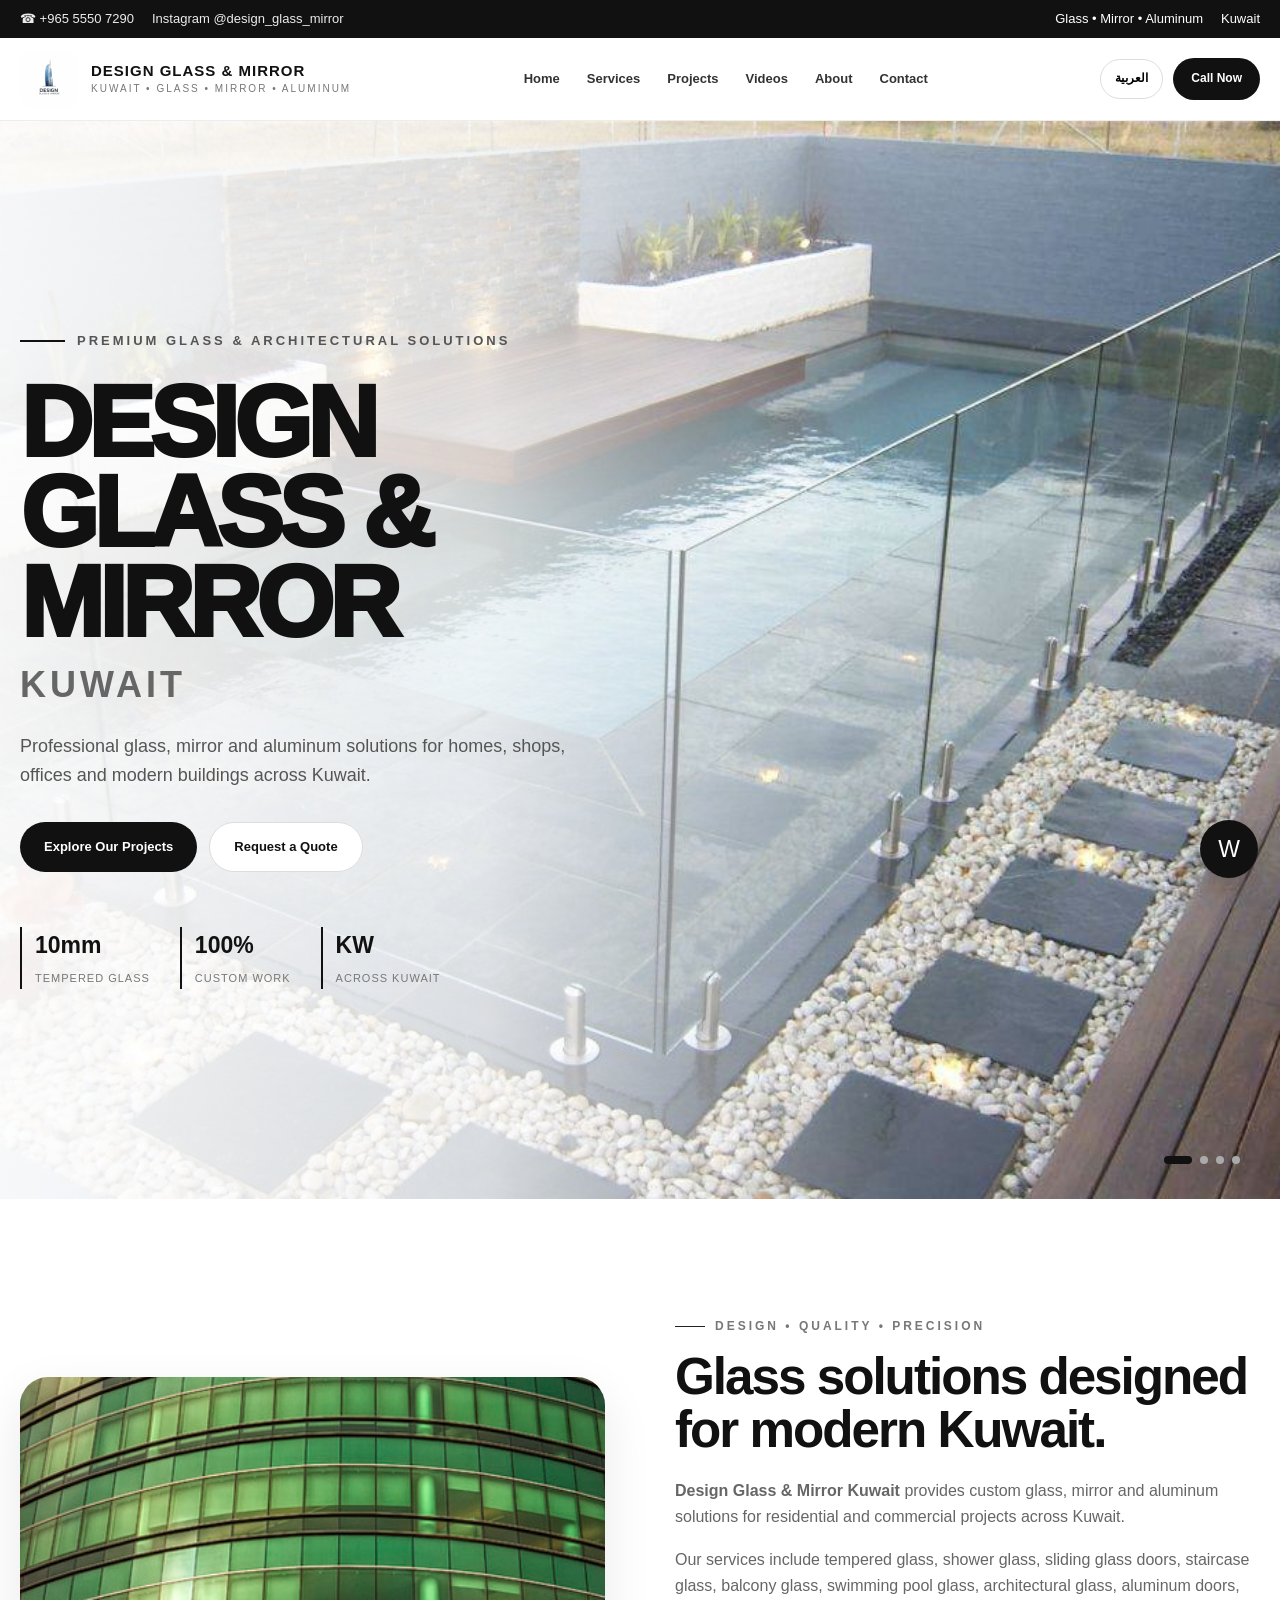
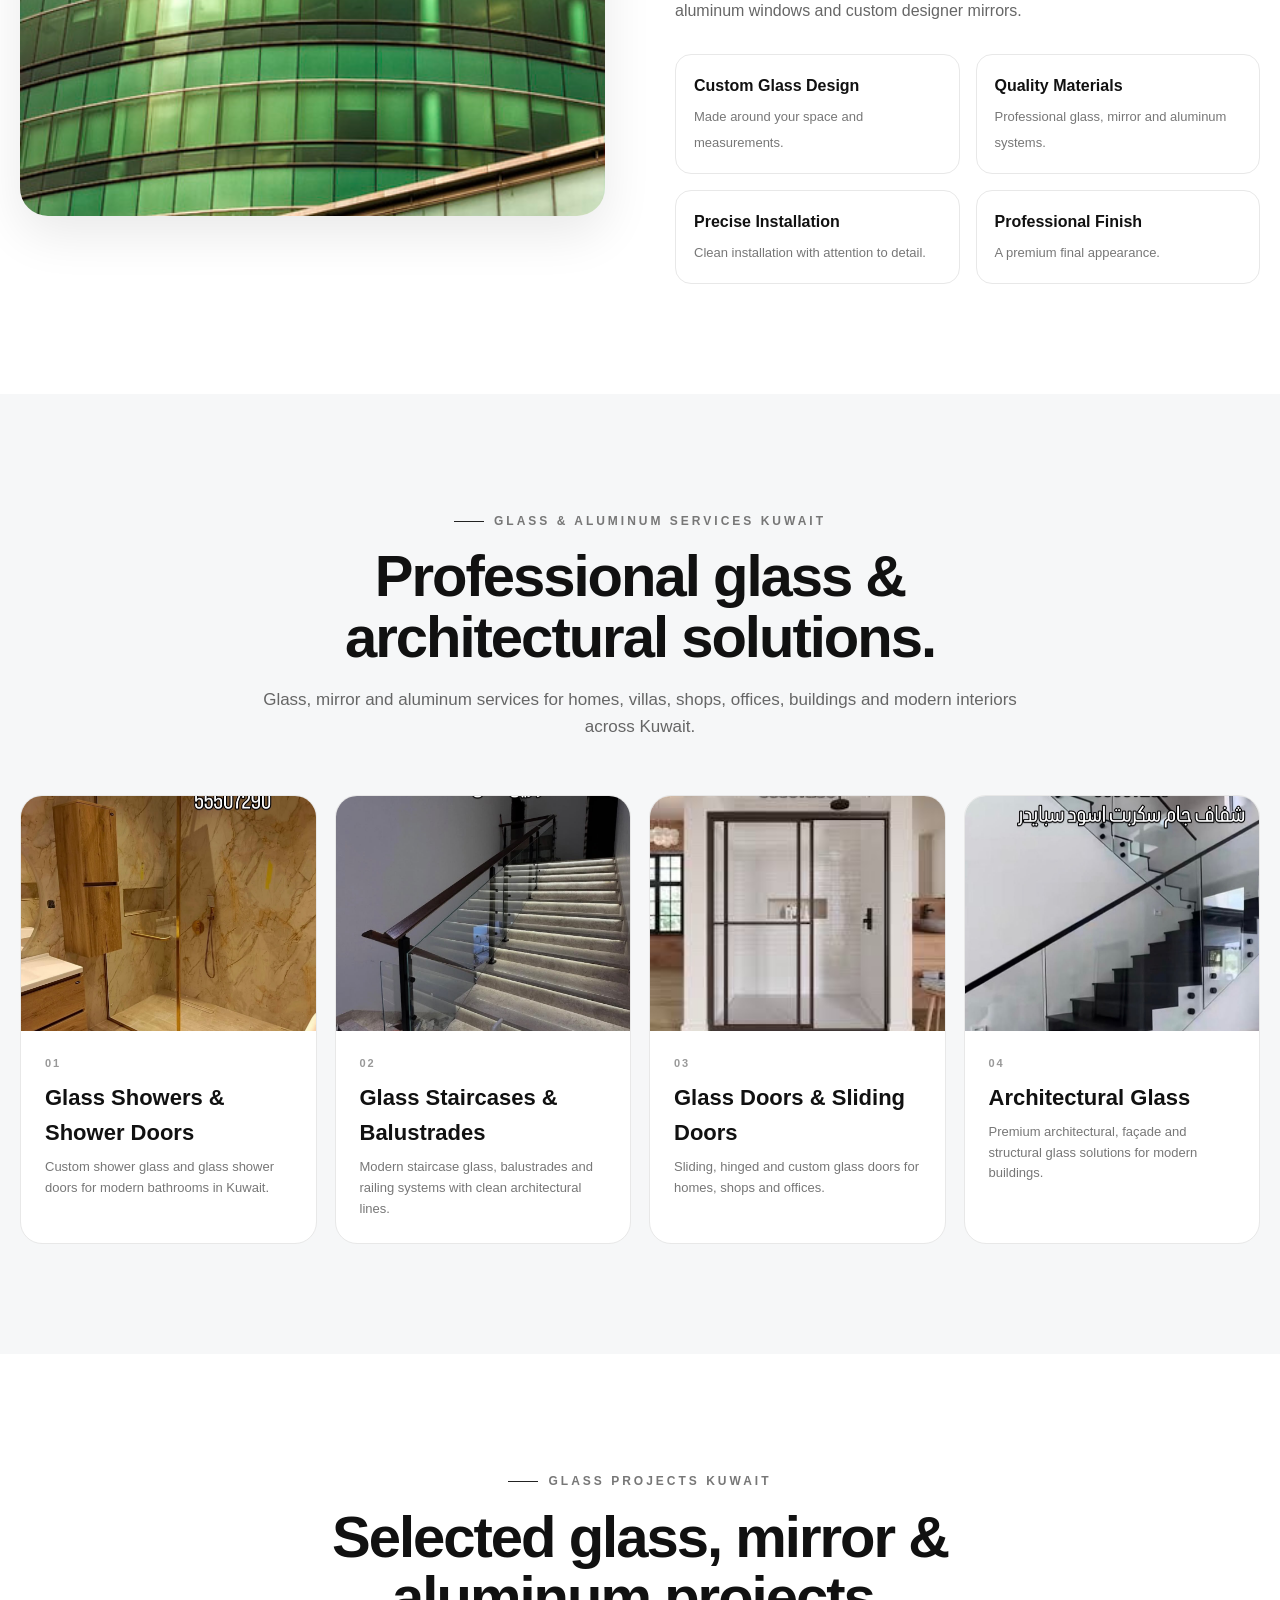
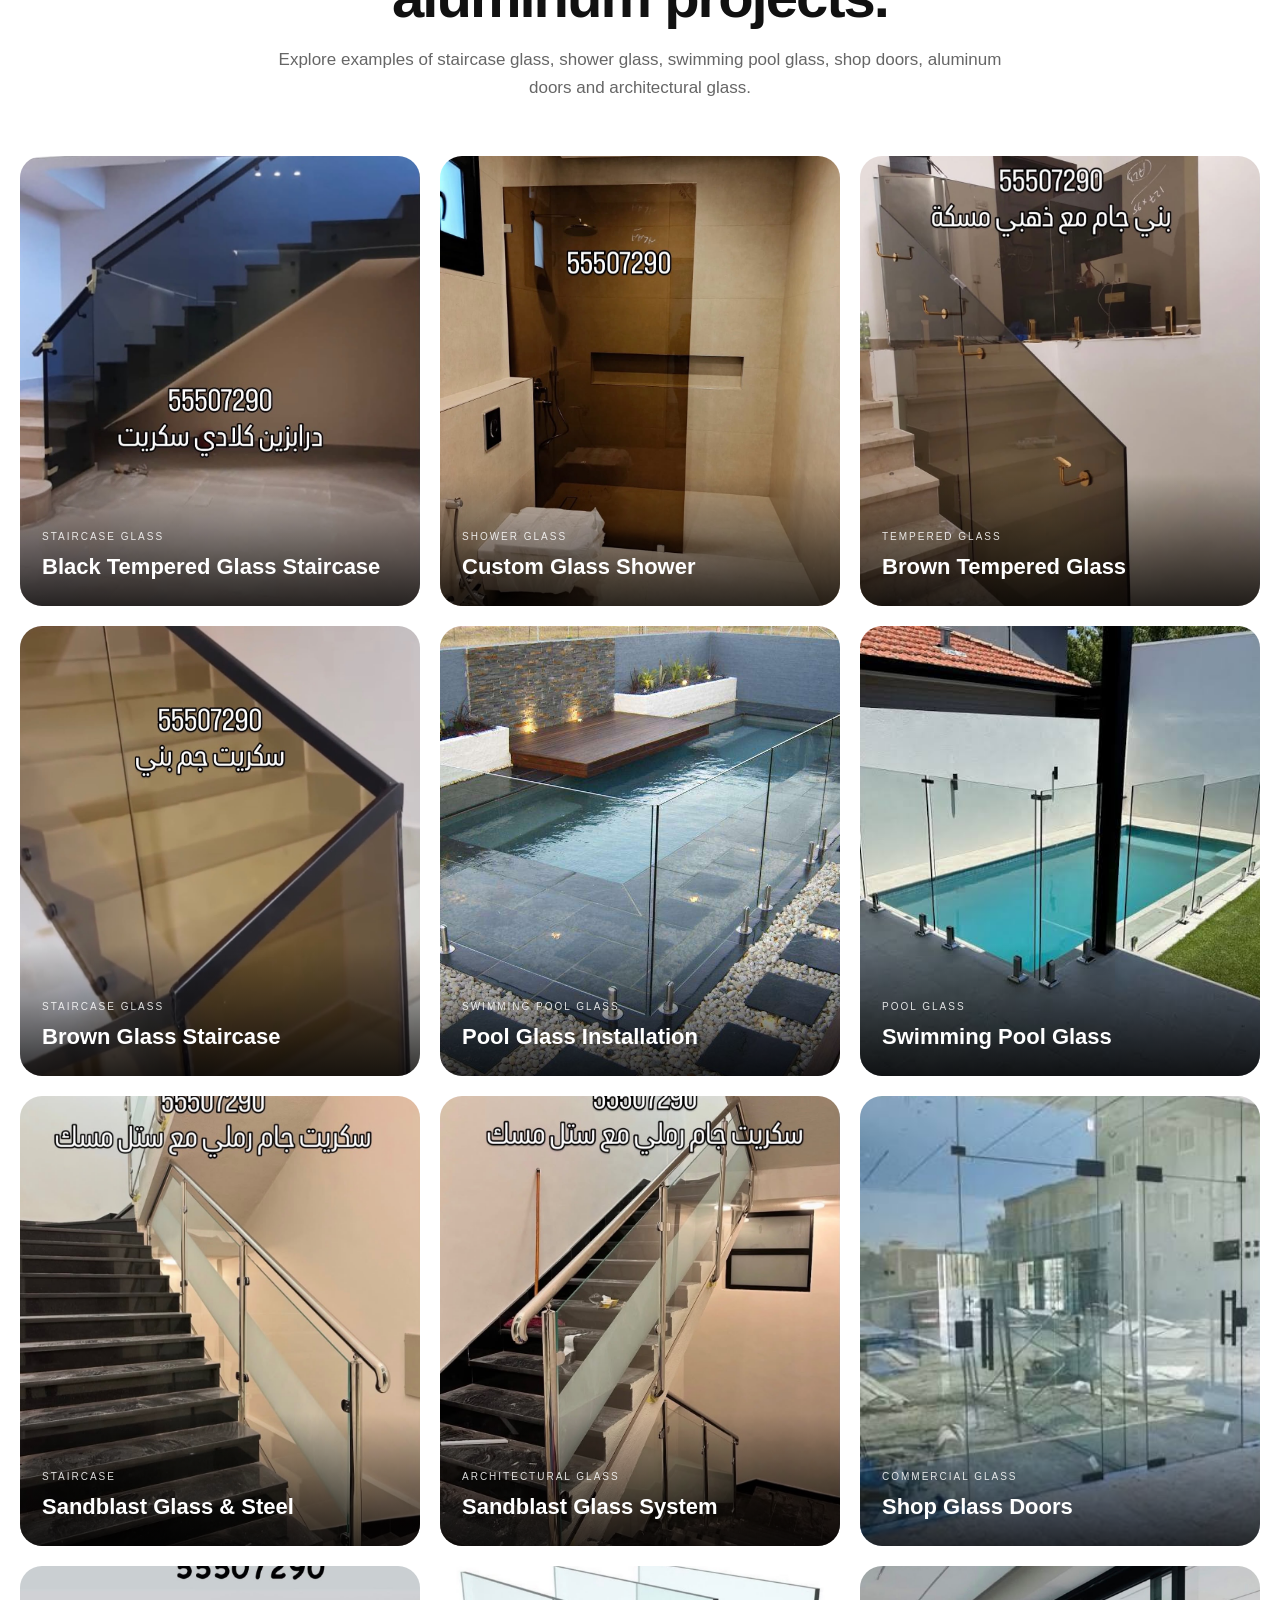
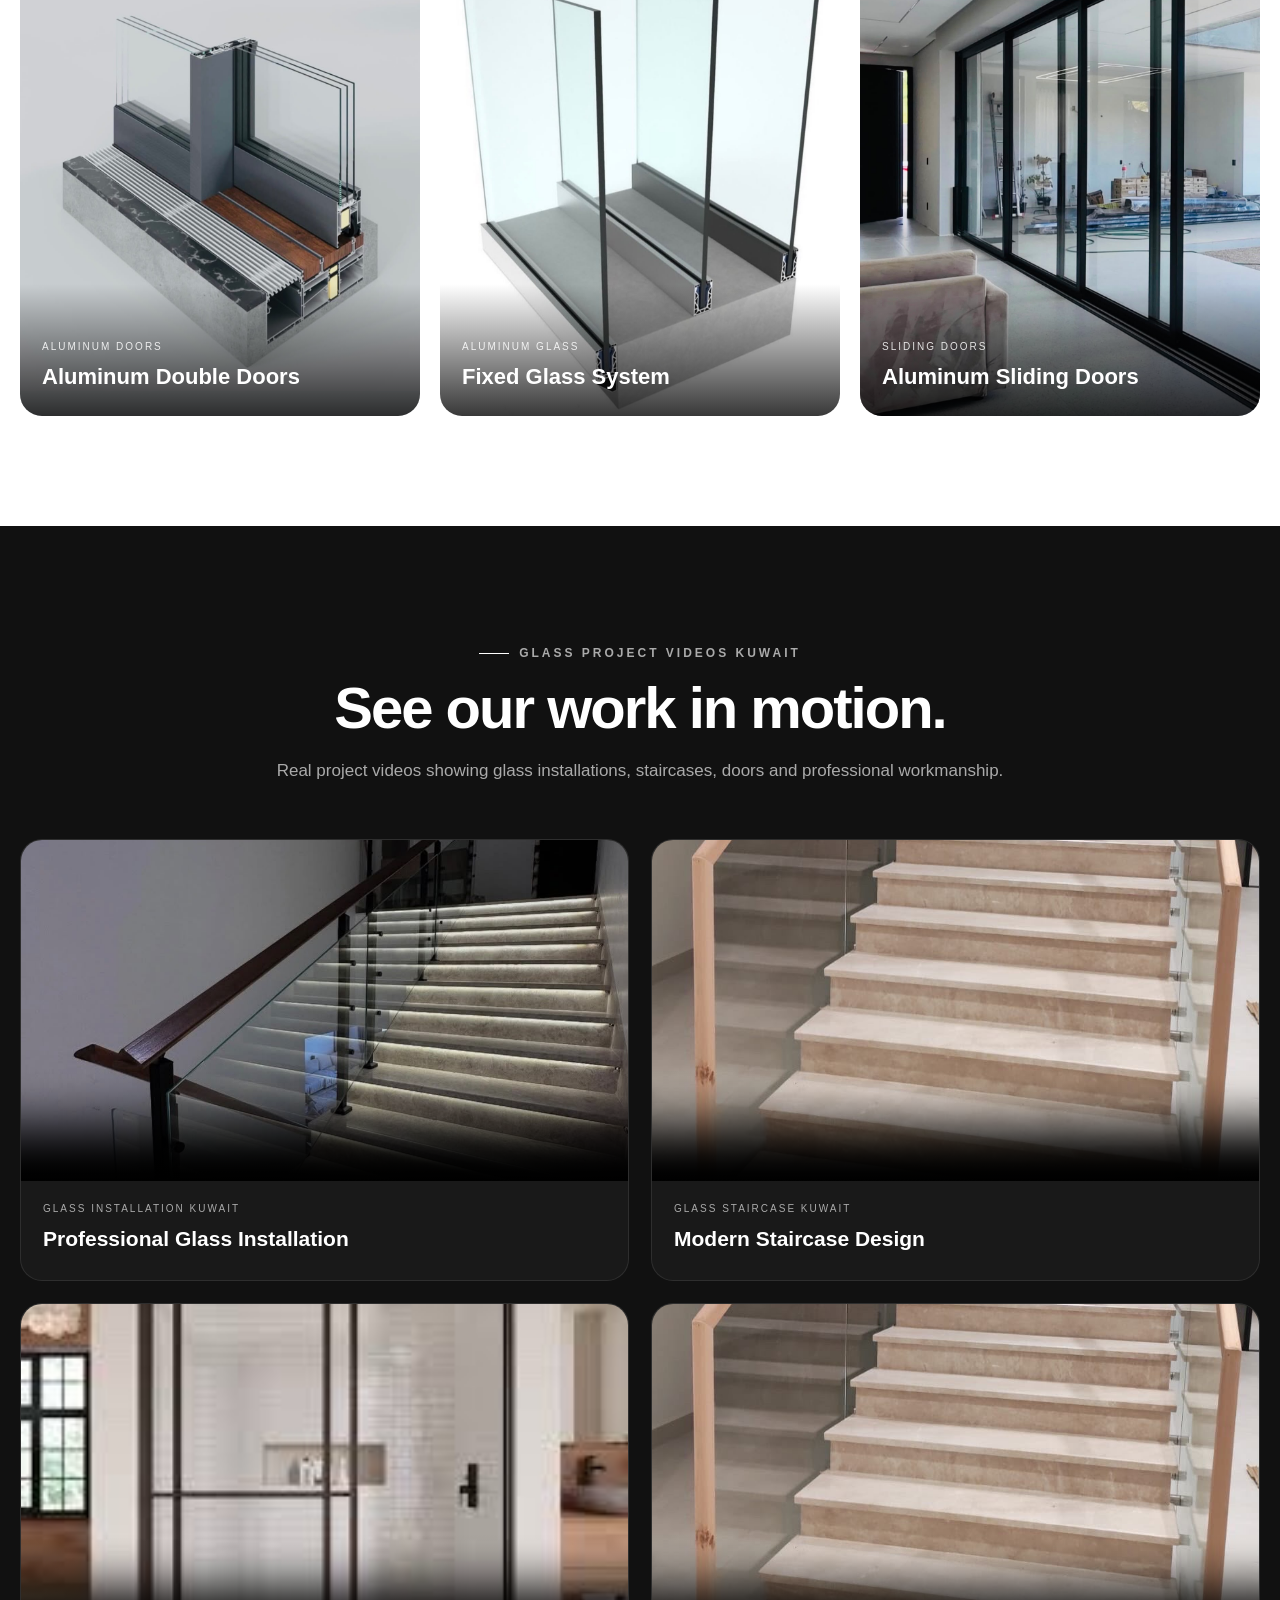
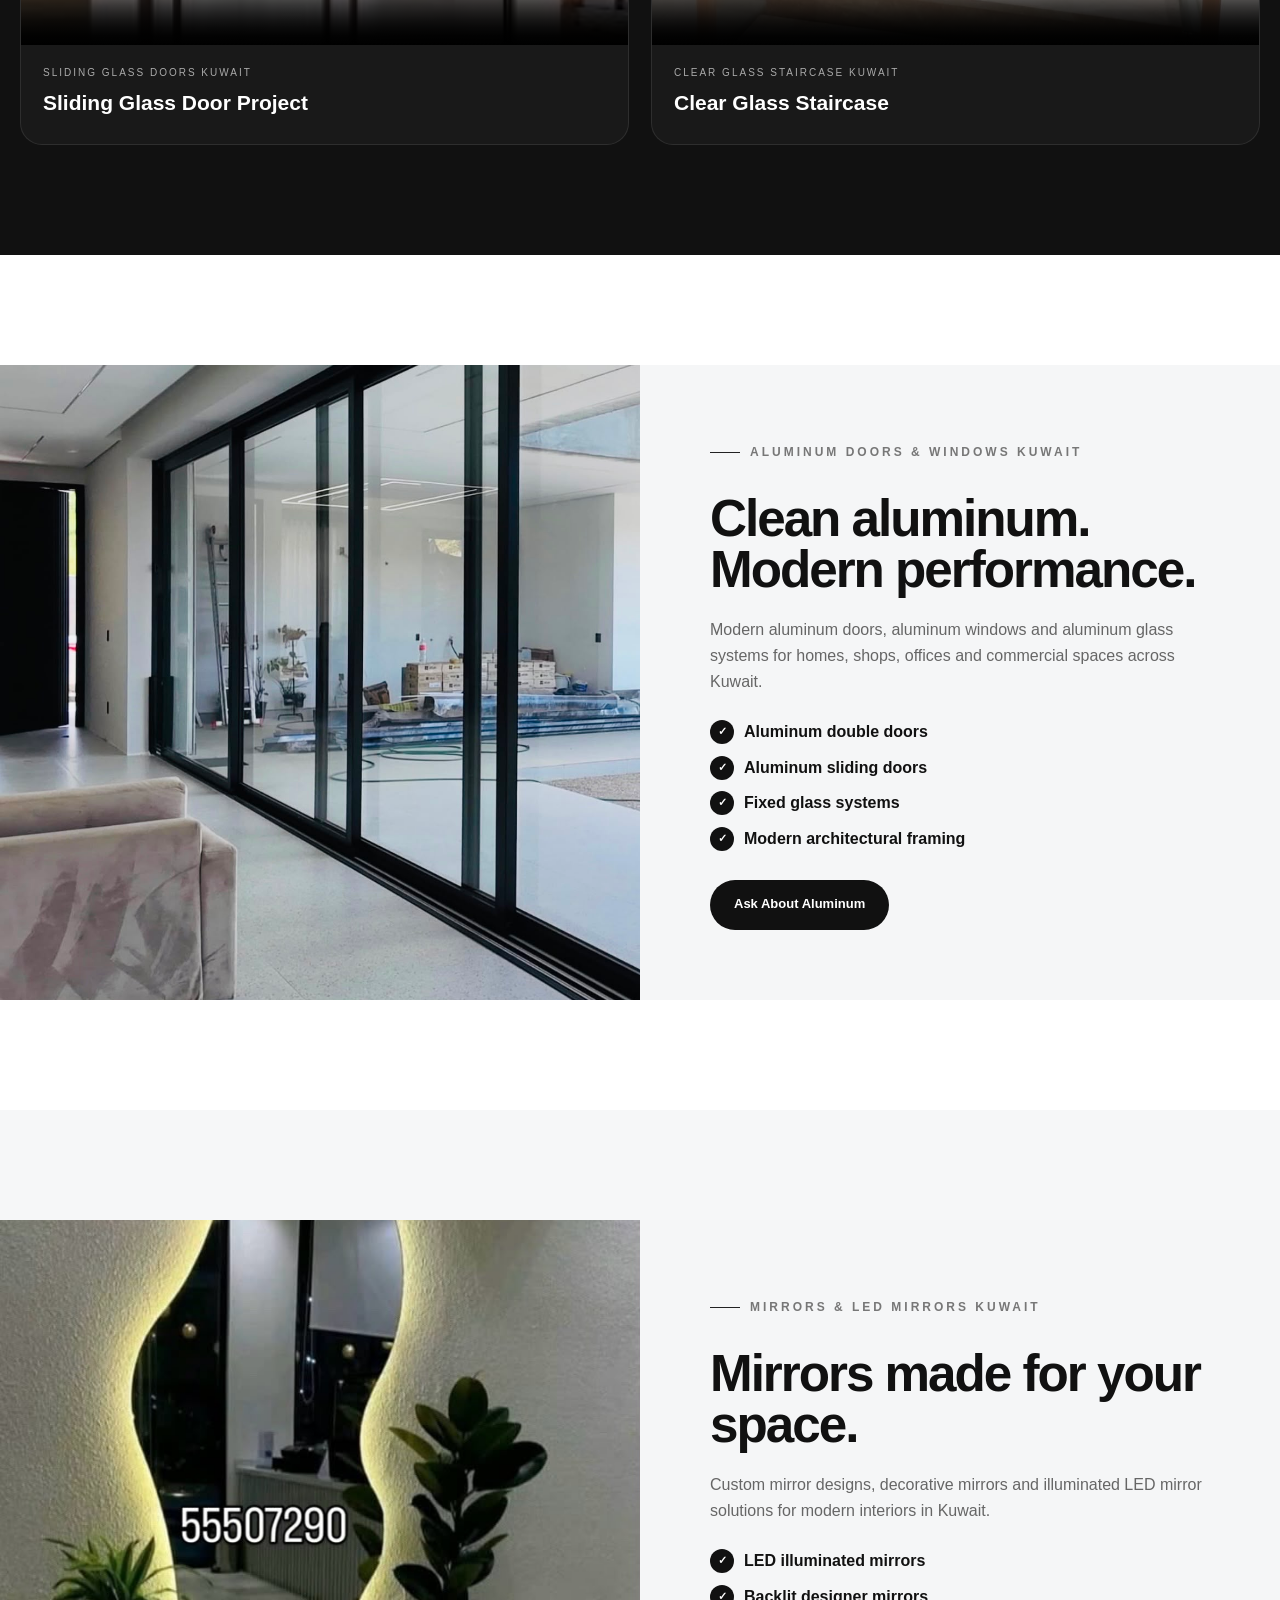
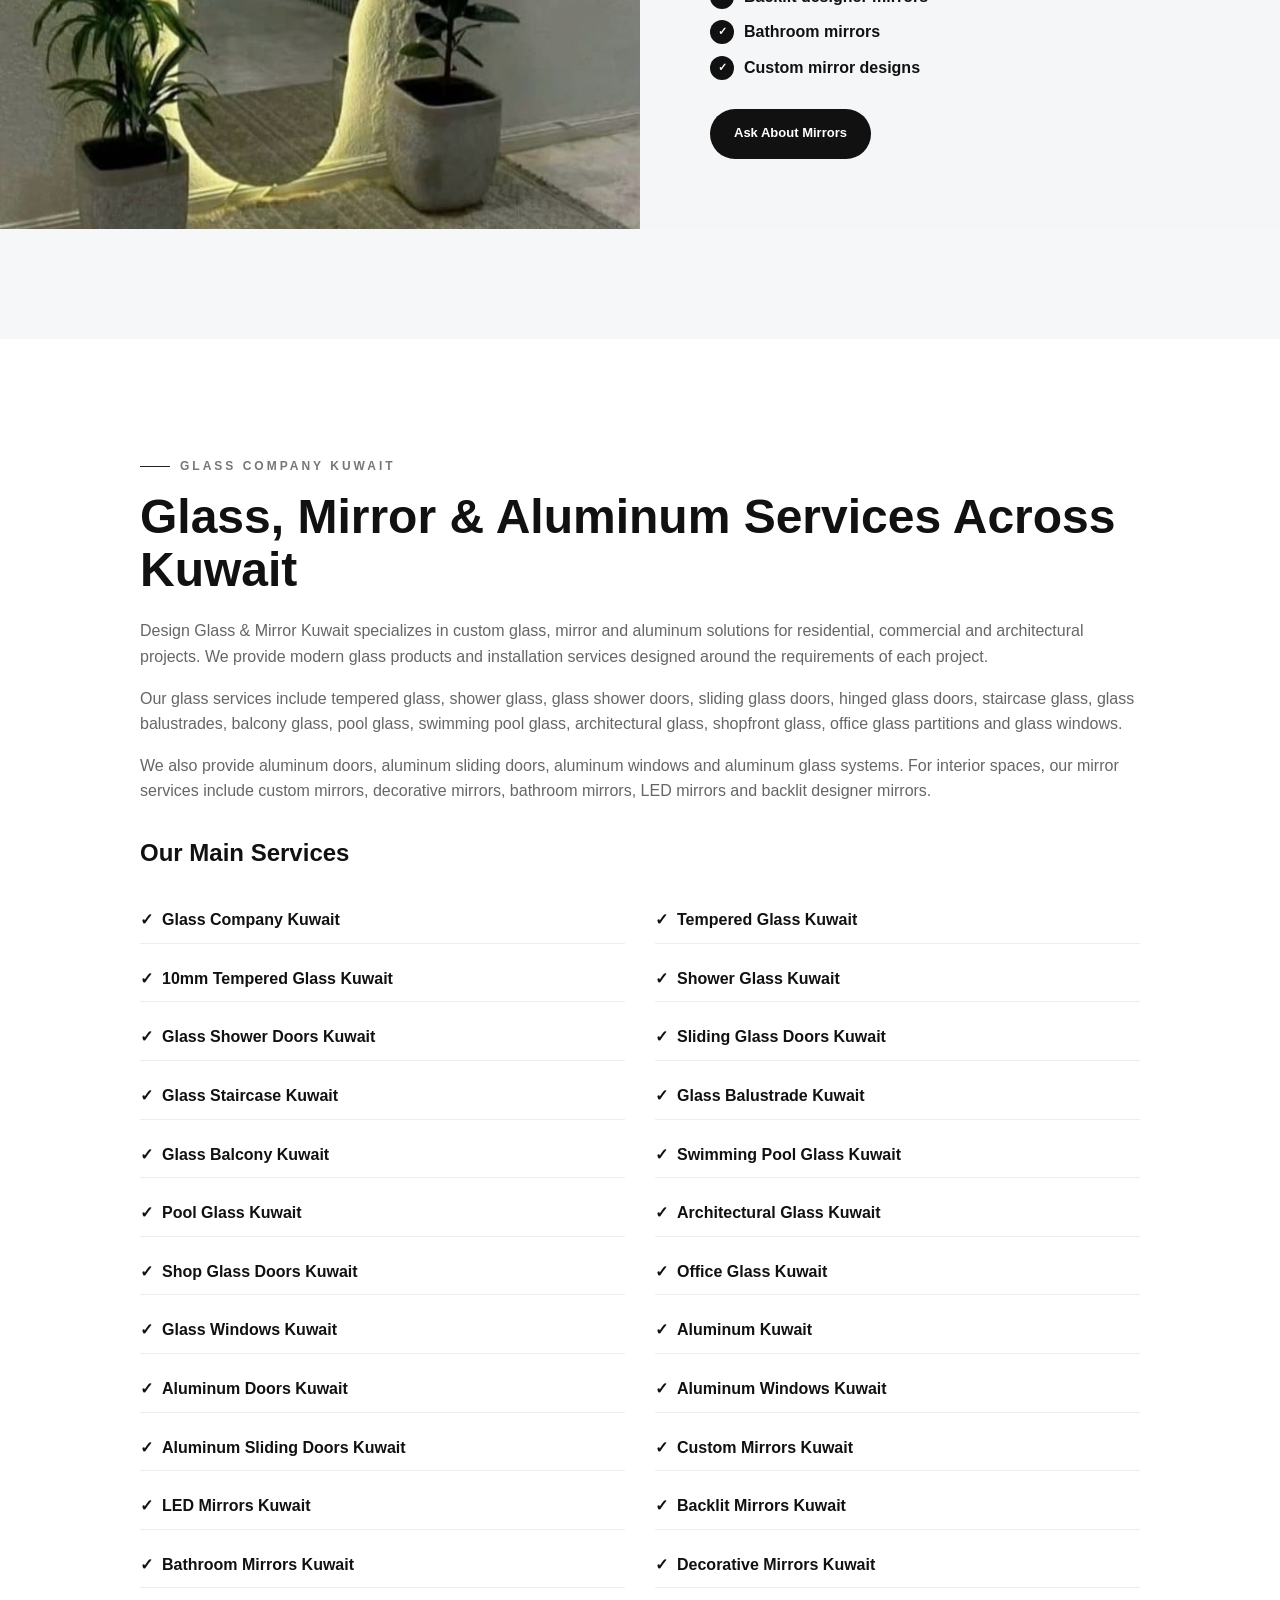
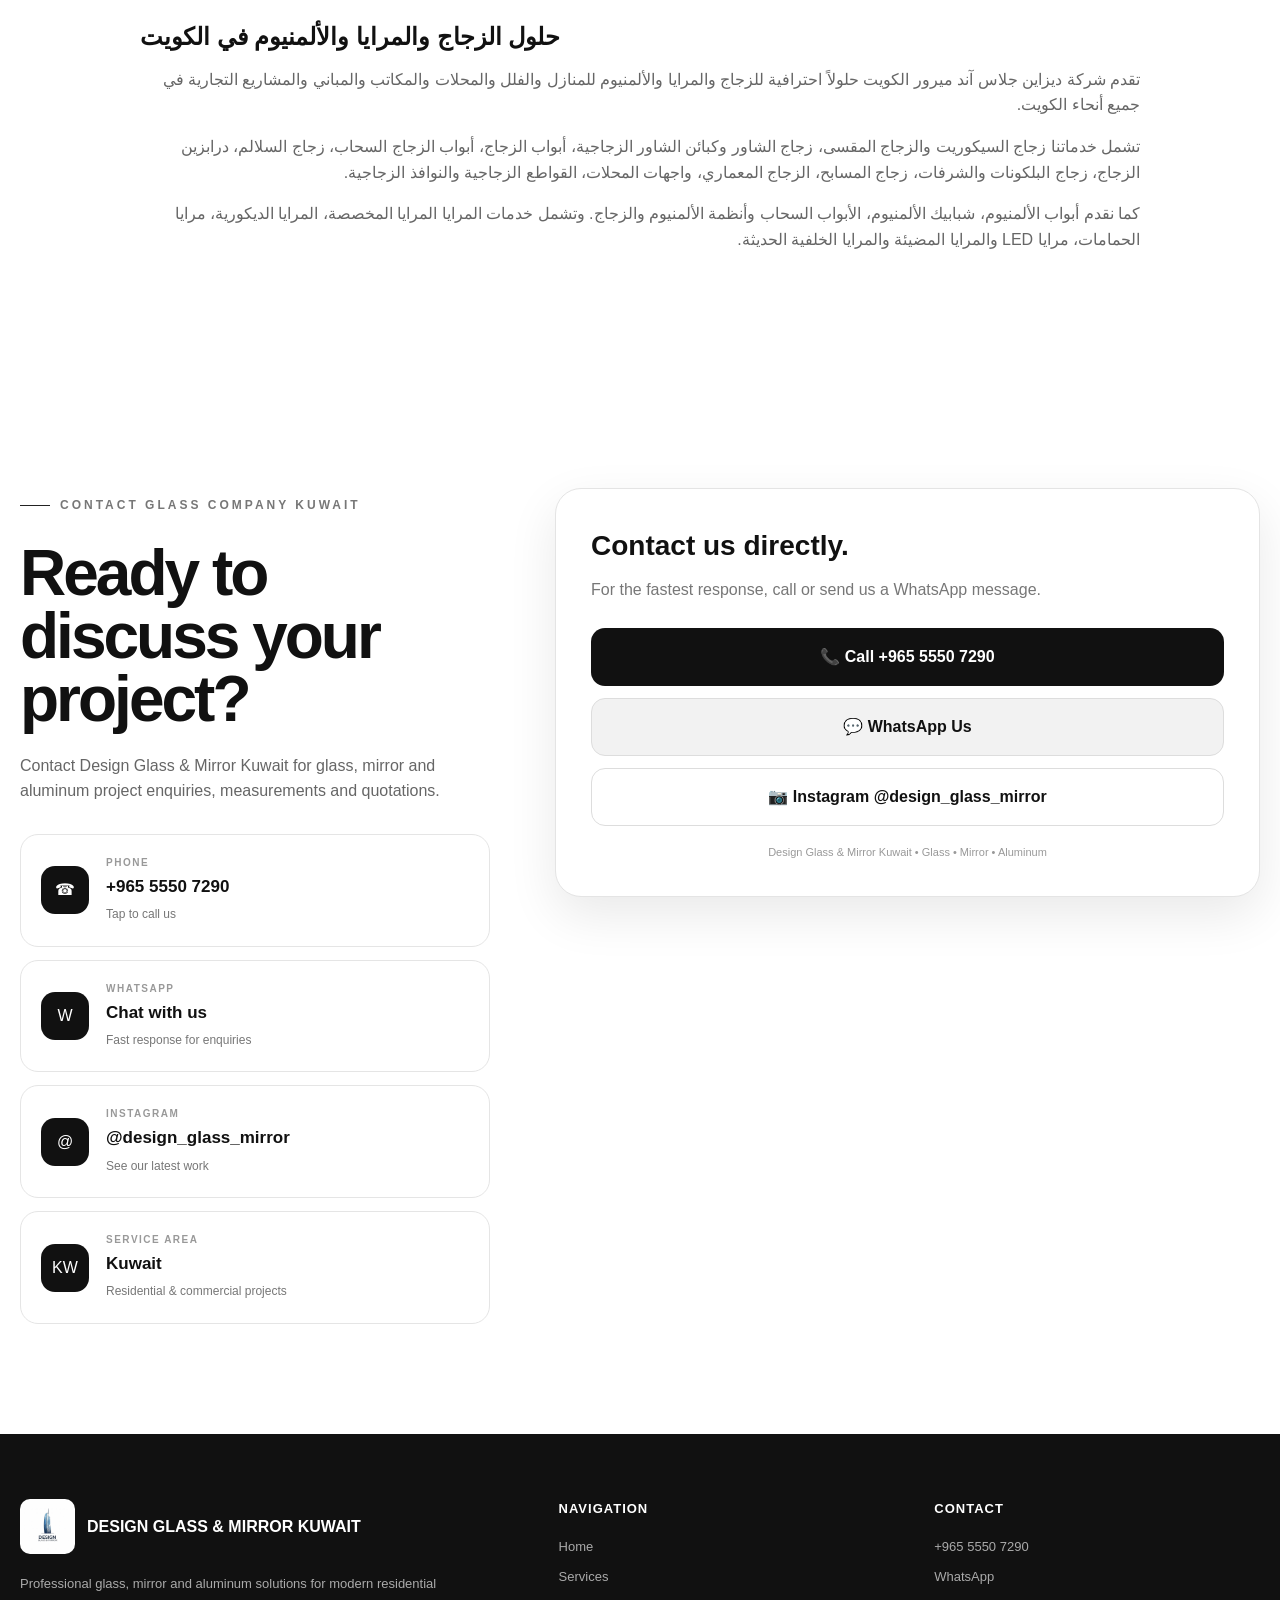
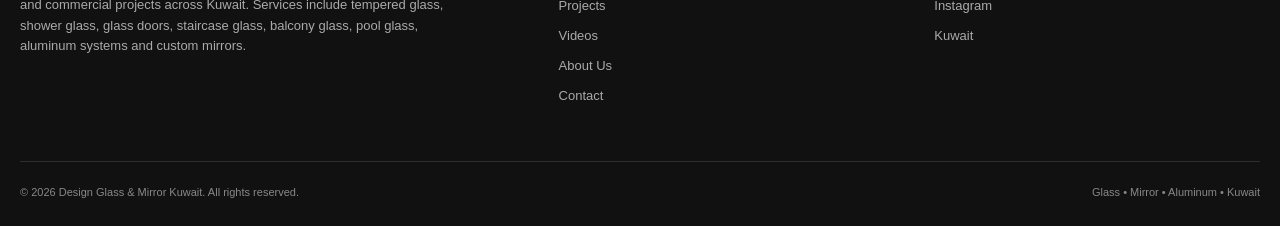
==== commit 26f7d350: "Update print statement from 'Hello' to 'Goodbye'" ====
--- a/index.html
+++ b/index.html
@@ -1,20 +1,24 @@
 <!DOCTYPE html>
 <html lang="en">
 <head>
+
 <meta charset="UTF-8">
 <meta name="viewport" content="width=device-width, initial-scale=1.0">
 
-<title>Glass & Mirror Kuwait | Glass Doors, Shower Glass, Staircase & Aluminum | Design Glass</title>
+<title>Design Glass & Mirror Kuwait | Glass Doors, Shower Glass, Staircase & Aluminum</title>
 
 <meta name="description" content="Design Glass & Mirror Kuwait provides custom glass, mirror and aluminum solutions across Kuwait, including tempered glass, shower glass, sliding glass doors, staircase glass, balcony glass, swimming pool glass, windows, aluminum doors and LED mirrors.">
+
 <meta name="author" content="Design Glass & Mirror Kuwait">
 <meta name="robots" content="index, follow, max-image-preview:large">
 <meta name="theme-color" content="#111111">
 
+<meta name="referrer" content="strict-origin-when-cross-origin">
+
 <link rel="canonical" href="https://muhmmadayub-ui.github.io/design-glass-mirror-kuwait/">
 
 <link rel="alternate" hreflang="en" href="https://muhmmadayub-ui.github.io/design-glass-mirror-kuwait/">
-<link rel="alternate" hreflang="ar" href="https://muhmmadayub-ui.github.io/design-glass-mirror-kuwait/ar/">
+<link rel="alternate" hreflang="ar" href="https://muhmmadayub-ui.github.io/design-glass-mirror-kuwait/">
 <link rel="alternate" hreflang="x-default" href="https://muhmmadayub-ui.github.io/design-glass-mirror-kuwait/">
 
 <meta property="og:type" content="website">
@@ -30,7 +34,11 @@
 <meta name="twitter:description" content="Glass, mirror and aluminum solutions across Kuwait.">
 <meta name="twitter:image" content="https://muhmmadayub-ui.github.io/design-glass-mirror-kuwait/10mm%20clear%20glass%20temper%20pool.jpeg">
 
-<!-- LocalBusiness / Service SEO -->
+
+<!-- =========================
+     SEO BUSINESS DATA
+========================= -->
+
 <script type="application/ld+json">
 {
   "@context":"https://schema.org",
@@ -85,7 +93,17 @@
 }
 </script>
 
+
 <style>
+
+/* =========================================================
+   DESIGN GLASS & MIRROR KUWAIT
+   PUBLIC WEBSITE
+   NO ADMIN
+   NO EDITOR
+   NO LOCAL STORAGE
+========================================================= */
+
 :root{
   --black:#111111;
   --dark:#222222;
@@ -193,7 +211,10 @@
   font-size:17px;
 }
 
-/* TOP BAR */
+
+/* =========================================================
+   TOP BAR
+========================================================= */
 
 .topbar{
   background:#111;
@@ -229,7 +250,10 @@
   opacity:1;
 }
 
-/* HEADER */
+
+/* =========================================================
+   HEADER
+========================================================= */
 
 header{
   position:sticky;
@@ -355,7 +379,10 @@
   font-size:20px;
 }
 
-/* MOBILE MENU */
+
+/* =========================================================
+   MOBILE MENU
+========================================================= */
 
 .mobile-menu{
   display:none;
@@ -375,7 +402,10 @@
   display:block;
 }
 
-/* HERO */
+
+/* =========================================================
+   HERO
+========================================================= */
 
 .hero{
   min-height:calc(100vh - 120px);
@@ -397,6 +427,7 @@
   inset:0;
   background-position:center;
   background-size:cover;
+  background-repeat:no-repeat;
   opacity:0;
   transform:scale(1.06);
   transition:
@@ -565,7 +596,10 @@
   border-radius:20px;
 }
 
-/* INTRO */
+
+/* =========================================================
+   INTRO
+========================================================= */
 
 .intro-grid{
   display:grid;
@@ -628,7 +662,10 @@
   font-size:13px;
 }
 
-/* SERVICES */
+
+/* =========================================================
+   SERVICES
+========================================================= */
 
 .services-grid{
   display:grid;
@@ -686,7 +723,10 @@
   font-size:13px;
 }
 
-/* PROJECTS */
+
+/* =========================================================
+   PROJECTS
+========================================================= */
 
 .project-grid{
   display:grid;
@@ -734,7 +774,10 @@
   margin-top:4px;
 }
 
-/* VIDEO */
+
+/* =========================================================
+   VIDEO
+========================================================= */
 
 .video-section{
   background:#111;
@@ -794,7 +837,10 @@
   margin-top:5px;
 }
 
-/* SPLIT */
+
+/* =========================================================
+   SPLIT
+========================================================= */
 
 .split-section{
   display:grid;
@@ -857,7 +903,10 @@
   font-size:11px;
 }
 
-/* QUALITY */
+
+/* =========================================================
+   QUALITY
+========================================================= */
 
 .quality-grid{
   display:grid;
@@ -889,7 +938,10 @@
   font-size:13px;
 }
 
-/* CTA */
+
+/* =========================================================
+   CTA
+========================================================= */
 
 .cta{
   padding:95px 0;
@@ -935,7 +987,10 @@
   border:1px solid rgba(255,255,255,.35);
 }
 
-/* CONTACT */
+
+/* =========================================================
+   CONTACT
+========================================================= */
 
 .contact-grid{
   display:grid;
@@ -1069,7 +1124,10 @@
   margin-top:18px;
 }
 
-/* FOOTER */
+
+/* =========================================================
+   FOOTER
+========================================================= */
 
 footer{
   background:#111;
@@ -1135,7 +1193,10 @@
   font-size:11px;
 }
 
-/* WHATSAPP */
+
+/* =========================================================
+   WHATSAPP
+========================================================= */
 
 .float-whatsapp{
   position:fixed;
@@ -1158,7 +1219,10 @@
   transform:translateY(-5px) scale(1.05);
 }
 
-/* LIGHTBOX */
+
+/* =========================================================
+   LIGHTBOX
+========================================================= */
 
 .lightbox{
   position:fixed;
@@ -1196,7 +1260,10 @@
   font-size:24px;
 }
 
-/* RTL */
+
+/* =========================================================
+   RTL
+========================================================= */
 
 body.rtl{
   direction:rtl;
@@ -1225,7 +1292,10 @@
     );
 }
 
-/* SEO CONTENT */
+
+/* =========================================================
+   SEO CONTENT
+========================================================= */
 
 .seo-content{
   background:#fff;
@@ -1272,7 +1342,10 @@
   margin-right:9px;
 }
 
-/* RESPONSIVE */
+
+/* =========================================================
+   RESPONSIVE
+========================================================= */
 
 @media(max-width:1050px){
 
@@ -1291,7 +1364,9 @@
   .hero h1{
     font-size:clamp(48px,8vw,80px);
   }
-}
+
+}
+
 
 @media(max-width:800px){
 
@@ -1409,7 +1484,9 @@
   .seo-services{
     grid-template-columns:1fr;
   }
-}
+
+}
+
 
 @media(max-width:520px){
 
@@ -1497,7 +1574,9 @@
     right:16px;
     bottom:16px;
   }
-}
+
+}
+
 
 :focus-visible{
   outline:3px solid #777;
@@ -1505,6 +1584,7 @@
 }
 
 @media(prefers-reduced-motion:reduce){
+
   html{
     scroll-behavior:auto;
   }
@@ -1513,29 +1593,71 @@
     transition:none !important;
     animation:none !important;
   }
-}
+
+}
+
 </style>
 </head>
 
+
 <body>
 
+
+<!-- ======================================================
+     TOP BAR
+====================================================== -->
+
 <div class="topbar">
+
   <div class="topbar-inner">
+
     <div class="topbar-left">
-      <a href="tel:+96555507290">☎ +965 5550 7290</a>
-      <a href="https://www.instagram.com/design_glass_mirror/" target="_blank" rel="noopener">Instagram @design_glass_mirror</a>
+
+      <a href="tel:+96555507290">
+        ☎ +965 5550 7290
+      </a>
+
+      <a
+        href="https://www.instagram.com/design_glass_mirror/"
+        target="_blank"
+        rel="noopener noreferrer"
+      >
+        Instagram @design_glass_mirror
+      </a>
+
     </div>
+
     <div class="topbar-right">
-      <span>Glass • Mirror • Aluminum</span>
-      <span>Kuwait</span>
+
+      <span>
+        Glass • Mirror • Aluminum
+      </span>
+
+      <span>
+        Kuwait
+      </span>
+
     </div>
+
   </div>
+
 </div>
 
+
+<!-- ======================================================
+     HEADER
+====================================================== -->
+
 <header>
+
   <nav class="nav">
 
-    <a class="brand" href="#home" aria-label="Design Glass & Mirror Kuwait">
+    <a
+      class="brand"
+      href="#home"
+      aria-label="Design Glass & Mirror Kuwait"
+    >
+
       <img
         src="WhatsApp Image 2026-08-23 at 12.24.46 PM.jpeg"
         alt="Design Glass and Mirror Kuwait logo"
@@ -1544,19 +1666,31 @@
       >
 
       <div class="brand-text">
-        <div class="brand-title">DESIGN GLASS & MIRROR</div>
-        <div class="brand-sub">KUWAIT • GLASS • MIRROR • ALUMINUM</div>
+
+        <div class="brand-title">
+          DESIGN GLASS & MIRROR
+        </div>
+
+        <div class="brand-sub">
+          KUWAIT • GLASS • MIRROR • ALUMINUM
+        </div>
+
       </div>
+
     </a>
 
+
     <div class="nav-links">
+
       <a href="#home">Home</a>
       <a href="#services">Services</a>
       <a href="#projects">Projects</a>
       <a href="#videos">Videos</a>
       <a href="#about">About</a>
       <a href="#contact">Contact</a>
+
     </div>
+
 
     <div class="nav-actions">
 
@@ -1570,7 +1704,10 @@
         العربية
       </button>
 
-      <a class="nav-call" href="tel:+96555507290">
+      <a
+        class="nav-call"
+        href="tel:+96555507290"
+      >
         Call Now
       </a>
 
@@ -1584,35 +1721,86 @@
       </button>
 
     </div>
+
   </nav>
 
-  <div class="mobile-menu" id="mobileMenu">
-    <a href="#home" onclick="closeMobileMenu()">Home</a>
-    <a href="#services" onclick="closeMobileMenu()">Services</a>
-    <a href="#projects" onclick="closeMobileMenu()">Projects</a>
-    <a href="#videos" onclick="closeMobileMenu()">Videos</a>
-    <a href="#about" onclick="closeMobileMenu()">About</a>
-    <a href="#contact" onclick="closeMobileMenu()">Contact</a>
-
-    <a href="tel:+96555507290" onclick="closeMobileMenu()">
+
+  <!-- MOBILE MENU -->
+
+  <div
+    class="mobile-menu"
+    id="mobileMenu"
+  >
+
+    <a href="#home" onclick="closeMobileMenu()">
+      Home
+    </a>
+
+    <a href="#services" onclick="closeMobileMenu()">
+      Services
+    </a>
+
+    <a href="#projects" onclick="closeMobileMenu()">
+      Projects
+    </a>
+
+    <a href="#videos" onclick="closeMobileMenu()">
+      Videos
+    </a>
+
+    <a href="#about" onclick="closeMobileMenu()">
+      About
+    </a>
+
+    <a href="#contact" onclick="closeMobileMenu()">
+      Contact
+    </a>
+
+    <a
+      href="tel:+96555507290"
+      onclick="closeMobileMenu()"
+    >
       📞 Call +965 5550 7290
     </a>
 
-    <a href="https://wa.me/96555507290" target="_blank" rel="noopener" onclick="closeMobileMenu()">
+    <a
+      href="https://wa.me/96555507290"
+      target="_blank"
+      rel="noopener noreferrer"
+      onclick="closeMobileMenu()"
+    >
       💬 WhatsApp
     </a>
 
-    <a href="https://www.instagram.com/design_glass_mirror/" target="_blank" rel="noopener" onclick="closeMobileMenu()">
+    <a
+      href="https://www.instagram.com/design_glass_mirror/"
+      target="_blank"
+      rel="noopener noreferrer"
+      onclick="closeMobileMenu()"
+    >
       📷 Instagram
     </a>
+
   </div>
+
 </header>
 
+
 <main>
 
-<section class="hero" id="home" aria-label="Design Glass and Mirror Kuwait">
+
+<!-- ======================================================
+     HERO
+====================================================== -->
+
+<section
+  class="hero"
+  id="home"
+  aria-label="Design Glass and Mirror Kuwait"
+>
 
   <div class="hero-slides">
+
 
     <div
       class="hero-slide active"
@@ -1620,94 +1808,180 @@
       aria-label="Swimming pool glass installation in Kuwait"
     ></div>
 
+
     <div
       class="hero-slide"
       style="background-image:url('10mm clear glass temper fix in black spider system.jpeg');"
       aria-label="Architectural glass system in Kuwait"
     ></div>
 
+
     <div
       class="hero-slide"
       style="background-image:url('10mm clear glass temper stair with wooden handle.jpeg');"
       aria-label="Clear glass staircase in Kuwait"
     ></div>
 
+
     <div
       class="hero-slide"
       style="background-image:url('blue building 2.jpg');"
       aria-label="Modern architectural glass building"
     ></div>
 
+
   </div>
 
+
   <div class="hero-content">
+
     <div class="hero-copy">
 
+
       <div class="hero-kicker">
+
         <span></span>
+
         Premium Glass & Architectural Solutions
+
       </div>
 
+
       <h1>
+
         DESIGN
+
         <br>
+
         GLASS & MIRROR
-        <small>KUWAIT</small>
+
+        <small>
+          KUWAIT
+        </small>
+
       </h1>
 
+
       <p class="hero-description">
-        Professional glass, mirror and aluminum solutions for homes,
-        shops, offices and modern buildings across Kuwait.
+
+        Professional glass, mirror and aluminum solutions
+        for homes, shops, offices and modern buildings
+        across Kuwait.
+
       </p>
 
+
       <div class="hero-buttons">
-        <a class="btn btn-dark" href="#projects">
+
+        <a
+          class="btn btn-dark"
+          href="#projects"
+        >
           Explore Our Projects
         </a>
 
-        <a class="btn btn-light" href="#contact">
+        <a
+          class="btn btn-light"
+          href="#contact"
+        >
           Request a Quote
         </a>
+
       </div>
 
+
       <div class="hero-stats">
 
         <div class="hero-stat">
-          <strong>10mm</strong>
-          <span>Tempered Glass</span>
-        </div>
+
+          <strong>
+            10mm
+          </strong>
+
+          <span>
+            Tempered Glass
+          </span>
+
+        </div>
+
 
         <div class="hero-stat">
-          <strong>100%</strong>
-          <span>Custom Work</span>
-        </div>
+
+          <strong>
+            100%
+          </strong>
+
+          <span>
+            Custom Work
+          </span>
+
+        </div>
+
 
         <div class="hero-stat">
-          <strong>KW</strong>
-          <span>Across Kuwait</span>
+
+          <strong>
+            KW
+          </strong>
+
+          <span>
+            Across Kuwait
+          </span>
+
         </div>
 
       </div>
 
+
     </div>
+
   </div>
 
+
   <div class="hero-dots">
 
-    <button class="hero-dot active" onclick="goToSlide(0)" aria-label="Glass pool project"></button>
-    <button class="hero-dot" onclick="goToSlide(1)" aria-label="Architectural glass project"></button>
-    <button class="hero-dot" onclick="goToSlide(2)" aria-label="Glass staircase project"></button>
-    <button class="hero-dot" onclick="goToSlide(3)" aria-label="Glass building project"></button>
+    <button
+      class="hero-dot active"
+      onclick="goToSlide(0)"
+      aria-label="Glass pool project"
+    ></button>
+
+    <button
+      class="hero-dot"
+      onclick="goToSlide(1)"
+      aria-label="Architectural glass project"
+    ></button>
+
+    <button
+      class="hero-dot"
+      onclick="goToSlide(2)"
+      aria-label="Glass staircase project"
+    ></button>
+
+    <button
+      class="hero-dot"
+      onclick="goToSlide(3)"
+      aria-label="Glass building project"
+    ></button>
 
   </div>
 
 </section>
 
-<section class="section-light" id="about">
+
+<!-- ======================================================
+     ABOUT
+====================================================== -->
+
+<section
+  class="section-light"
+  id="about"
+>
 
   <div class="container">
 
     <div class="intro-grid">
+
 
       <div class="intro-image">
 
@@ -1721,51 +1995,99 @@
 
       </div>
 
+
       <div class="intro-copy">
 
         <div class="eyebrow">
           Design • Quality • Precision
         </div>
+
 
         <h2>
           Glass solutions designed for modern Kuwait.
         </h2>
 
+
         <p>
-          <strong>Design Glass & Mirror Kuwait</strong> provides custom
-          glass, mirror and aluminum solutions for residential and
-          commercial projects across Kuwait.
+
+          <strong>
+            Design Glass & Mirror Kuwait
+          </strong>
+
+          provides custom glass, mirror and aluminum
+          solutions for residential and commercial
+          projects across Kuwait.
+
         </p>
 
+
         <p>
-          Our services include tempered glass, shower glass,
-          sliding glass doors, staircase glass, balcony glass,
-          swimming pool glass, architectural glass, aluminum doors,
-          aluminum windows and custom designer mirrors.
+
+          Our services include tempered glass,
+          shower glass, sliding glass doors,
+          staircase glass, balcony glass,
+          swimming pool glass, architectural glass,
+          aluminum doors, aluminum windows and
+          custom designer mirrors.
+
         </p>
 
+
         <div class="feature-list">
 
+
           <div class="feature">
-            <strong>Custom Glass Design</strong>
-            <span>Made around your space and measurements.</span>
+
+            <strong>
+              Custom Glass Design
+            </strong>
+
+            <span>
+              Made around your space and measurements.
+            </span>
+
           </div>
 
+
           <div class="feature">
-            <strong>Quality Materials</strong>
-            <span>Professional glass, mirror and aluminum systems.</span>
+
+            <strong>
+              Quality Materials
+            </strong>
+
+            <span>
+              Professional glass, mirror and aluminum systems.
+            </span>
+
           </div>
 
+
           <div class="feature">
-            <strong>Precise Installation</strong>
-            <span>Clean installation with attention to detail.</span>
+
+            <strong>
+              Precise Installation
+            </strong>
+
+            <span>
+              Clean installation with attention to detail.
+            </span>
+
           </div>
 
+
           <div class="feature">
-            <strong>Professional Finish</strong>
-            <span>A premium final appearance.</span>
+
+            <strong>
+              Professional Finish
+            </strong>
+
+            <span>
+              A premium final appearance.
+            </span>
+
           </div>
 
+
         </div>
 
       </div>
@@ -1776,9 +2098,18 @@
 
 </section>
 
-<section class="section-soft" id="services">
+
+<!-- ======================================================
+     SERVICES
+====================================================== -->
+
+<section
+  class="section-soft"
+  id="services"
+>
 
   <div class="container">
+
 
     <div class="section-head">
 
@@ -1791,17 +2122,23 @@
       </h2>
 
       <p>
+
         Glass, mirror and aluminum services for homes,
-        villas, shops, offices, buildings and modern interiors across Kuwait.
+        villas, shops, offices, buildings and modern
+        interiors across Kuwait.
+
       </p>
 
     </div>
 
+
     <div class="services-grid">
 
+
       <article class="service">
 
         <div class="service-image">
+
           <img
             src="10mm clear glass temper shower with golden frame.jpeg"
             alt="Custom tempered glass shower with gold frame in Kuwait"
@@ -1809,21 +2146,33 @@
             width="600"
             height="450"
           >
+
         </div>
 
         <div class="service-body">
-          <div class="service-number">01</div>
-          <h3>Glass Showers & Shower Doors</h3>
+
+          <div class="service-number">
+            01
+          </div>
+
+          <h3>
+            Glass Showers & Shower Doors
+          </h3>
+
           <p>
-            Custom shower glass and glass shower doors for modern bathrooms in Kuwait.
+            Custom shower glass and glass shower
+            doors for modern bathrooms in Kuwait.
           </p>
+
         </div>
 
       </article>
 
+
       <article class="service">
 
         <div class="service-image">
+
           <img
             src="10mm clear glass temper stair with wooden handle.jpeg"
             alt="Clear tempered glass staircase with wooden handrail in Kuwait"
@@ -1831,21 +2180,33 @@
             width="600"
             height="450"
           >
+
         </div>
 
         <div class="service-body">
-          <div class="service-number">02</div>
-          <h3>Glass Staircases & Balustrades</h3>
+
+          <div class="service-number">
+            02
+          </div>
+
+          <h3>
+            Glass Staircases & Balustrades
+          </h3>
+
           <p>
-            Modern staircase glass, balustrades and railing systems with clean architectural lines.
+            Modern staircase glass, balustrades and
+            railing systems with clean architectural lines.
           </p>
+
         </div>
 
       </article>
 
+
       <article class="service">
 
         <div class="service-image">
+
           <img
             src="10mm clear glass temper sliding door.jpeg"
             alt="Sliding tempered glass door installation in Kuwait"
@@ -1853,21 +2214,33 @@
             width="600"
             height="450"
           >
+
         </div>
 
         <div class="service-body">
-          <div class="service-number">03</div>
-          <h3>Glass Doors & Sliding Doors</h3>
+
+          <div class="service-number">
+            03
+          </div>
+
+          <h3>
+            Glass Doors & Sliding Doors
+          </h3>
+
           <p>
-            Sliding, hinged and custom glass doors for homes, shops and offices.
+            Sliding, hinged and custom glass doors
+            for homes, shops and offices.
           </p>
+
         </div>
 
       </article>
 
+
       <article class="service">
 
         <div class="service-image">
+
           <img
             src="10mm clear glass temper fix in black spider system.jpeg"
             alt="Architectural structural glass system with black spider fittings in Kuwait"
@@ -1875,27 +2248,47 @@
             width="600"
             height="450"
           >
+
         </div>
 
         <div class="service-body">
-          <div class="service-number">04</div>
-          <h3>Architectural Glass</h3>
+
+          <div class="service-number">
+            04
+          </div>
+
+          <h3>
+            Architectural Glass
+          </h3>
+
           <p>
-            Premium architectural, façade and structural glass solutions for modern buildings.
+            Premium architectural, façade and structural
+            glass solutions for modern buildings.
           </p>
+
         </div>
 
       </article>
 
+
     </div>
 
   </div>
 
 </section>
 
-<section class="section-light" id="projects">
+
+<!-- ======================================================
+     PROJECTS
+====================================================== -->
+
+<section
+  class="section-light"
+  id="projects"
+>
 
   <div class="container">
+
 
     <div class="section-head">
 
@@ -1908,167 +2301,350 @@
       </h2>
 
       <p>
-        Explore examples of staircase glass, shower glass,
-        swimming pool glass, shop doors, aluminum doors and architectural glass.
+
+        Explore examples of staircase glass,
+        shower glass, swimming pool glass,
+        shop doors, aluminum doors and
+        architectural glass.
+
       </p>
 
     </div>
 
+
     <div class="project-grid">
 
-      <article class="project" onclick="openLightbox(this)">
+
+      <article
+        class="project"
+        onclick="openLightbox(this)"
+      >
+
         <img
           src="10mm black glass temper staircas kloudy.jpeg"
           alt="Black tempered glass staircase project in Kuwait"
           loading="lazy"
         >
+
         <div class="project-overlay">
-          <div class="project-category">Staircase Glass</div>
-          <h3>Black Tempered Glass Staircase</h3>
-        </div>
+
+          <div class="project-category">
+            Staircase Glass
+          </div>
+
+          <h3>
+            Black Tempered Glass Staircase
+          </h3>
+
+        </div>
+
       </article>
 
-      <article class="project" onclick="openLightbox(this)">
+
+      <article
+        class="project"
+        onclick="openLightbox(this)"
+      >
+
         <img
           src="10mm bowns glass temper shower.jpeg"
           alt="Brown tempered glass shower project in Kuwait"
           loading="lazy"
         >
+
         <div class="project-overlay">
-          <div class="project-category">Shower Glass</div>
-          <h3>Custom Glass Shower</h3>
-        </div>
+
+          <div class="project-category">
+            Shower Glass
+          </div>
+
+          <h3>
+            Custom Glass Shower
+          </h3>
+
+        </div>
+
       </article>
 
-      <article class="project" onclick="openLightbox(this)">
+
+      <article
+        class="project"
+        onclick="openLightbox(this)"
+      >
+
         <img
           src="10mm browns glass temper amood fix.jpeg"
           alt="Brown tempered glass installation in Kuwait"
           loading="lazy"
         >
+
         <div class="project-overlay">
-          <div class="project-category">Tempered Glass</div>
-          <h3>Brown Tempered Glass</h3>
-        </div>
+
+          <div class="project-category">
+            Tempered Glass
+          </div>
+
+          <h3>
+            Brown Tempered Glass
+          </h3>
+
+        </div>
+
       </article>
 
-      <article class="project" onclick="openLightbox(this)">
+
+      <article
+        class="project"
+        onclick="openLightbox(this)"
+      >
+
         <img
           src="10mm browns glass temper staircas.jpeg"
           alt="Brown glass staircase installation in Kuwait"
           loading="lazy"
         >
+
         <div class="project-overlay">
-          <div class="project-category">Staircase Glass</div>
-          <h3>Brown Glass Staircase</h3>
-        </div>
+
+          <div class="project-category">
+            Staircase Glass
+          </div>
+
+          <h3>
+            Brown Glass Staircase
+          </h3>
+
+        </div>
+
       </article>
 
-      <article class="project" onclick="openLightbox(this)">
+
+      <article
+        class="project"
+        onclick="openLightbox(this)"
+      >
+
         <img
           src="10mm clear glass temper pool.jpeg"
           alt="Clear tempered glass swimming pool installation in Kuwait"
           loading="lazy"
         >
+
         <div class="project-overlay">
-          <div class="project-category">Swimming Pool Glass</div>
-          <h3>Pool Glass Installation</h3>
-        </div>
+
+          <div class="project-category">
+            Swimming Pool Glass
+          </div>
+
+          <h3>
+            Pool Glass Installation
+          </h3>
+
+        </div>
+
       </article>
 
-      <article class="project" onclick="openLightbox(this)">
+
+      <article
+        class="project"
+        onclick="openLightbox(this)"
+      >
+
         <img
           src="10mm clear glass temper swiming pool.jpeg"
           alt="Swimming pool glass project in Kuwait"
           loading="lazy"
         >
+
         <div class="project-overlay">
-          <div class="project-category">Pool Glass</div>
-          <h3>Swimming Pool Glass</h3>
-        </div>
+
+          <div class="project-category">
+            Pool Glass
+          </div>
+
+          <h3>
+            Swimming Pool Glass
+          </h3>
+
+        </div>
+
       </article>
 
-      <article class="project" onclick="openLightbox(this)">
+
+      <article
+        class="project"
+        onclick="openLightbox(this)"
+      >
+
         <img
           src="10mm sandblast glass stair with standsteel handle.jpeg"
           alt="Sandblasted staircase glass with stainless steel handle in Kuwait"
           loading="lazy"
         >
+
         <div class="project-overlay">
-          <div class="project-category">Staircase</div>
-          <h3>Sandblast Glass & Steel</h3>
-        </div>
+
+          <div class="project-category">
+            Staircase
+          </div>
+
+          <h3>
+            Sandblast Glass & Steel
+          </h3>
+
+        </div>
+
       </article>
 
-      <article class="project" onclick="openLightbox(this)">
+
+      <article
+        class="project"
+        onclick="openLightbox(this)"
+      >
+
         <img
           src="10mm sandblast glass temper fixed in stanless steel.jpeg"
           alt="Sandblasted tempered glass fixed in stainless steel in Kuwait"
           loading="lazy"
         >
+
         <div class="project-overlay">
-          <div class="project-category">Architectural Glass</div>
-          <h3>Sandblast Glass System</h3>
-        </div>
+
+          <div class="project-category">
+            Architectural Glass
+          </div>
+
+          <h3>
+            Sandblast Glass System
+          </h3>
+
+        </div>
+
       </article>
 
-      <article class="project" onclick="openLightbox(this)">
+
+      <article
+        class="project"
+        onclick="openLightbox(this)"
+      >
+
         <img
           src="10mm clear glass temper with normal doors shop.jpeg"
           alt="Tempered glass shop doors and storefront in Kuwait"
           loading="lazy"
         >
+
         <div class="project-overlay">
-          <div class="project-category">Commercial Glass</div>
-          <h3>Shop Glass Doors</h3>
-        </div>
+
+          <div class="project-category">
+            Commercial Glass
+          </div>
+
+          <h3>
+            Shop Glass Doors
+          </h3>
+
+        </div>
+
       </article>
 
-      <article class="project" onclick="openLightbox(this)">
+
+      <article
+        class="project"
+        onclick="openLightbox(this)"
+      >
+
         <img
           src="aluminum double doors sample.jpeg"
           alt="Modern aluminum double doors in Kuwait"
           loading="lazy"
         >
+
         <div class="project-overlay">
-          <div class="project-category">Aluminum Doors</div>
-          <h3>Aluminum Double Doors</h3>
-        </div>
+
+          <div class="project-category">
+            Aluminum Doors
+          </div>
+
+          <h3>
+            Aluminum Double Doors
+          </h3>
+
+        </div>
+
       </article>
 
-      <article class="project" onclick="openLightbox(this)">
+
+      <article
+        class="project"
+        onclick="openLightbox(this)"
+      >
+
         <img
           src="aluminum fix glass sample.jpeg"
           alt="Aluminum fixed glass system in Kuwait"
           loading="lazy"
         >
+
         <div class="project-overlay">
-          <div class="project-category">Aluminum Glass</div>
-          <h3>Fixed Glass System</h3>
-        </div>
+
+          <div class="project-category">
+            Aluminum Glass
+          </div>
+
+          <h3>
+            Fixed Glass System
+          </h3>
+
+        </div>
+
       </article>
 
-      <article class="project" onclick="openLightbox(this)">
+
+      <article
+        class="project"
+        onclick="openLightbox(this)"
+      >
+
         <img
           src="aluminum sliding doors.jpeg"
           alt="Aluminum sliding glass doors in Kuwait"
           loading="lazy"
         >
+
         <div class="project-overlay">
-          <div class="project-category">Sliding Doors</div>
-          <h3>Aluminum Sliding Doors</h3>
-        </div>
+
+          <div class="project-category">
+            Sliding Doors
+          </div>
+
+          <h3>
+            Aluminum Sliding Doors
+          </h3>
+
+        </div>
+
       </article>
 
+
     </div>
 
   </div>
 
 </section>
 
-<section class="video-section" id="videos">
+
+<!-- ======================================================
+     VIDEOS
+====================================================== -->
+
+<section
+  class="video-section"
+  id="videos"
+>
 
   <div class="container">
+
 
     <div class="section-head">
 
@@ -2087,13 +2663,15 @@
 
     </div>
 
+
     <div class="video-grid">
 
+
       <article class="video-card">
 
         <div class="video-box">
+
           <video
-            autoplay
             muted
             loop
             playsinline
@@ -2101,23 +2679,38 @@
             preload="metadata"
             poster="10mm clear glass temper stair with wooden handle.jpeg"
           >
-            <source src="glass technician.mp4" type="video/mp4">
+
+            <source
+              src="glass technician.mp4"
+              type="video/mp4"
+            >
+
             Your browser does not support video.
+
           </video>
+
         </div>
 
         <div class="video-info">
-          <div class="video-tag">Glass Installation Kuwait</div>
-          <h3>Professional Glass Installation</h3>
+
+          <div class="video-tag">
+            Glass Installation Kuwait
+          </div>
+
+          <h3>
+            Professional Glass Installation
+          </h3>
+
         </div>
 
       </article>
 
+
       <article class="video-card">
 
         <div class="video-box">
+
           <video
-            autoplay
             muted
             loop
             playsinline
@@ -2125,23 +2718,38 @@
             preload="metadata"
             poster="10mm clear glass temper staircas with wooden handle.jpeg"
           >
-            <source src="sataircase design v.mp4" type="video/mp4">
+
+            <source
+              src="sataircase design v.mp4"
+              type="video/mp4"
+            >
+
             Your browser does not support video.
+
           </video>
+
         </div>
 
         <div class="video-info">
-          <div class="video-tag">Glass Staircase Kuwait</div>
-          <h3>Modern Staircase Design</h3>
+
+          <div class="video-tag">
+            Glass Staircase Kuwait
+          </div>
+
+          <h3>
+            Modern Staircase Design
+          </h3>
+
         </div>
 
       </article>
 
+
       <article class="video-card">
 
         <div class="video-box">
+
           <video
-            autoplay
             muted
             loop
             playsinline
@@ -2149,23 +2757,38 @@
             preload="metadata"
             poster="10mm clear glass temper sliding door.jpeg"
           >
-            <source src="sliding door exap.mp4" type="video/mp4">
+
+            <source
+              src="sliding door exap.mp4"
+              type="video/mp4"
+            >
+
             Your browser does not support video.
+
           </video>
+
         </div>
 
         <div class="video-info">
-          <div class="video-tag">Sliding Glass Doors Kuwait</div>
-          <h3>Sliding Glass Door Project</h3>
+
+          <div class="video-tag">
+            Sliding Glass Doors Kuwait
+          </div>
+
+          <h3>
+            Sliding Glass Door Project
+          </h3>
+
         </div>
 
       </article>
 
+
       <article class="video-card">
 
         <div class="video-box">
+
           <video
-            autoplay
             muted
             loop
             playsinline
@@ -2173,27 +2796,48 @@
             preload="metadata"
             poster="10mm clear glass temper staircas with wooden handle.jpeg"
           >
-            <source src="staircase clear ggm.mp4" type="video/mp4">
+
+            <source
+              src="staircase clear ggm.mp4"
+              type="video/mp4"
+            >
+
             Your browser does not support video.
+
           </video>
+
         </div>
 
         <div class="video-info">
-          <div class="video-tag">Clear Glass Staircase Kuwait</div>
-          <h3>Clear Glass Staircase</h3>
+
+          <div class="video-tag">
+            Clear Glass Staircase Kuwait
+          </div>
+
+          <h3>
+            Clear Glass Staircase
+          </h3>
+
         </div>
 
       </article>
 
+
     </div>
 
   </div>
 
 </section>
 
+
+<!-- ======================================================
+     ALUMINUM
+====================================================== -->
+
 <section class="section-light">
 
   <div class="split-section">
+
 
     <div
       class="split-image"
@@ -2202,6 +2846,7 @@
       aria-label="Aluminum sliding glass doors in Kuwait"
     ></div>
 
+
     <div class="split-copy">
 
       <div class="split-copy-inner">
@@ -2216,18 +2861,39 @@
         </h2>
 
         <p>
-          Modern aluminum doors, aluminum windows and aluminum
-          glass systems for homes, shops, offices and commercial spaces across Kuwait.
+
+          Modern aluminum doors, aluminum windows and
+          aluminum glass systems for homes, shops,
+          offices and commercial spaces across Kuwait.
+
         </p>
 
+
         <ul class="mini-list">
-          <li>Aluminum double doors</li>
-          <li>Aluminum sliding doors</li>
-          <li>Fixed glass systems</li>
-          <li>Modern architectural framing</li>
+
+          <li>
+            Aluminum double doors
+          </li>
+
+          <li>
+            Aluminum sliding doors
+          </li>
+
+          <li>
+            Fixed glass systems
+          </li>
+
+          <li>
+            Modern architectural framing
+          </li>
+
         </ul>
 
-        <a class="btn btn-dark" href="#contact">
+
+        <a
+          class="btn btn-dark"
+          href="#contact"
+        >
           Ask About Aluminum
         </a>
 
@@ -2239,9 +2905,15 @@
 
 </section>
 
+
+<!-- ======================================================
+     MIRRORS
+====================================================== -->
+
 <section class="section-soft">
 
   <div class="split-section">
+
 
     <div
       class="split-image"
@@ -2250,6 +2922,7 @@
       aria-label="Backlit LED designer mirror in Kuwait"
     ></div>
 
+
     <div class="split-copy">
 
       <div class="split-copy-inner">
@@ -2264,18 +2937,39 @@
         </h2>
 
         <p>
+
           Custom mirror designs, decorative mirrors and
-          illuminated LED mirror solutions for modern interiors in Kuwait.
+          illuminated LED mirror solutions for modern
+          interiors in Kuwait.
+
         </p>
 
+
         <ul class="mini-list">
-          <li>LED illuminated mirrors</li>
-          <li>Backlit designer mirrors</li>
-          <li>Bathroom mirrors</li>
-          <li>Custom mirror designs</li>
+
+          <li>
+            LED illuminated mirrors
+          </li>
+
+          <li>
+            Backlit designer mirrors
+          </li>
+
+          <li>
+            Bathroom mirrors
+          </li>
+
+          <li>
+            Custom mirror designs
+          </li>
+
         </ul>
 
-        <a class="btn btn-dark" href="#contact">
+
+        <a
+          class="btn btn-dark"
+          href="#contact"
+        >
           Ask About Mirrors
         </a>
 
@@ -2287,47 +2981,67 @@
 
 </section>
 
-<!-- ADDITIONAL SEO CONTENT -->
+
+<!-- ======================================================
+     SEO CONTENT
+====================================================== -->
 
 <section class="seo-content section-light">
 
   <div class="container">
 
     <div class="seo-content-inner">
+
 
       <div class="eyebrow">
         Glass Company Kuwait
       </div>
 
+
       <h2>
         Glass, Mirror & Aluminum Services Across Kuwait
       </h2>
 
+
       <p>
-        Design Glass & Mirror Kuwait specializes in custom glass,
-        mirror and aluminum solutions for residential, commercial and
-        architectural projects. We provide modern glass products and
-        installation services designed around the requirements of each project.
+
+        Design Glass & Mirror Kuwait specializes in custom
+        glass, mirror and aluminum solutions for residential,
+        commercial and architectural projects. We provide
+        modern glass products and installation services
+        designed around the requirements of each project.
+
       </p>
 
+
       <p>
-        Our glass services include tempered glass, shower glass,
-        glass shower doors, sliding glass doors, hinged glass doors,
-        staircase glass, glass balustrades, balcony glass, pool glass,
-        swimming pool glass, architectural glass, shopfront glass,
-        office glass partitions and glass windows.
+
+        Our glass services include tempered glass,
+        shower glass, glass shower doors, sliding glass doors,
+        hinged glass doors, staircase glass,
+        glass balustrades, balcony glass, pool glass,
+        swimming pool glass, architectural glass,
+        shopfront glass, office glass partitions
+        and glass windows.
+
       </p>
 
+
       <p>
+
         We also provide aluminum doors, aluminum sliding doors,
-        aluminum windows and aluminum glass systems. For interior spaces,
-        our mirror services include custom mirrors, decorative mirrors,
-        bathroom mirrors, LED mirrors and backlit designer mirrors.
+        aluminum windows and aluminum glass systems.
+        For interior spaces, our mirror services include
+        custom mirrors, decorative mirrors, bathroom mirrors,
+        LED mirrors and backlit designer mirrors.
+
       </p>
+
 
       <h3>
         Our Main Services
       </h3>
+
 
       <ul class="seo-services">
 
@@ -2358,41 +3072,63 @@
 
       </ul>
 
+
       <h3>
         حلول الزجاج والمرايا والألمنيوم في الكويت
       </h3>
 
+
       <p dir="rtl">
-        تقدم شركة ديزاين جلاس آند ميرور الكويت حلولاً احترافية للزجاج
-        والمرايا والألمنيوم للمنازل والفلل والمحلات والمكاتب والمباني
-        والمشاريع التجارية في جميع أنحاء الكويت.
+
+        تقدم شركة ديزاين جلاس آند ميرور الكويت حلولاً احترافية
+        للزجاج والمرايا والألمنيوم للمنازل والفلل والمحلات
+        والمكاتب والمباني والمشاريع التجارية في جميع أنحاء الكويت.
+
       </p>
 
+
       <p dir="rtl">
-        تشمل خدماتنا زجاج السيكوريت والزجاج المقسى، زجاج الشاور وكبائن
-        الشاور الزجاجية، أبواب الزجاج، أبواب الزجاج السحاب، زجاج السلالم،
-        درابزين الزجاج، زجاج البلكونات والشرفات، زجاج المسابح، الزجاج
-        المعماري، واجهات المحلات، القواطع الزجاجية والنوافذ الزجاجية.
+
+        تشمل خدماتنا زجاج السيكوريت والزجاج المقسى،
+        زجاج الشاور وكبائن الشاور الزجاجية، أبواب الزجاج،
+        أبواب الزجاج السحاب، زجاج السلالم، درابزين الزجاج،
+        زجاج البلكونات والشرفات، زجاج المسابح، الزجاج المعماري،
+        واجهات المحلات، القواطع الزجاجية والنوافذ الزجاجية.
+
       </p>
 
+
       <p dir="rtl">
-        كما نقدم أبواب الألمنيوم، شبابيك الألمنيوم، الأبواب السحاب
-        وأنظمة الألمنيوم والزجاج. وتشمل خدمات المرايا المرايا المخصصة،
-        المرايا الديكورية، مرايا الحمامات، مرايا LED والمرايا المضيئة
-        والمرايا الخلفية الحديثة.
+
+        كما نقدم أبواب الألمنيوم، شبابيك الألمنيوم،
+        الأبواب السحاب وأنظمة الألمنيوم والزجاج.
+        وتشمل خدمات المرايا المرايا المخصصة،
+        المرايا الديكورية، مرايا الحمامات، مرايا LED
+        والمرايا المضيئة والمرايا الخلفية الحديثة.
+
       </p>
 
+
     </div>
 
   </div>
 
 </section>
 
-<section class="section-light" id="contact">
+
+<!-- ======================================================
+     CONTACT
+====================================================== -->
+
+<section
+  class="section-light"
+  id="contact"
+>
 
   <div class="container">
 
     <div class="contact-grid">
+
 
       <div class="contact-copy">
 
@@ -2405,31 +3141,50 @@
         </h2>
 
         <p>
+
           Contact Design Glass & Mirror Kuwait for glass,
-          mirror and aluminum project enquiries, measurements and quotations.
+          mirror and aluminum project enquiries,
+          measurements and quotations.
+
         </p>
 
+
         <div class="contact-cards">
 
-          <a class="contact-card" href="tel:+96555507290">
+
+          <a
+            class="contact-card"
+            href="tel:+96555507290"
+          >
 
             <div class="contact-icon">
               ☎
             </div>
 
             <div>
-              <small>Phone</small>
-              <strong>+965 5550 7290</strong>
-              <span>Tap to call us</span>
+
+              <small>
+                Phone
+              </small>
+
+              <strong>
+                +965 5550 7290
+              </strong>
+
+              <span>
+                Tap to call us
+              </span>
+
             </div>
 
           </a>
+
 
           <a
             class="contact-card"
             href="https://wa.me/96555507290"
             target="_blank"
-            rel="noopener"
+            rel="noopener noreferrer"
           >
 
             <div class="contact-icon">
@@ -2437,18 +3192,29 @@
             </div>
 
             <div>
-              <small>WhatsApp</small>
-              <strong>Chat with us</strong>
-              <span>Fast response for enquiries</span>
+
+              <small>
+                WhatsApp
+              </small>
+
+              <strong>
+                Chat with us
+              </strong>
+
+              <span>
+                Fast response for enquiries
+              </span>
+
             </div>
 
           </a>
+
 
           <a
             class="contact-card"
             href="https://www.instagram.com/design_glass_mirror/"
             target="_blank"
-            rel="noopener"
+            rel="noopener noreferrer"
           >
 
             <div class="contact-icon">
@@ -2456,12 +3222,23 @@
             </div>
 
             <div>
-              <small>Instagram</small>
-              <strong>@design_glass_mirror</strong>
-              <span>See our latest work</span>
+
+              <small>
+                Instagram
+              </small>
+
+              <strong>
+                @design_glass_mirror
+              </strong>
+
+              <span>
+                See our latest work
+              </span>
+
             </div>
 
           </a>
+
 
           <div class="contact-card">
 
@@ -2470,16 +3247,28 @@
             </div>
 
             <div>
-              <small>Service Area</small>
-              <strong>Kuwait</strong>
-              <span>Residential & commercial projects</span>
+
+              <small>
+                Service Area
+              </small>
+
+              <strong>
+                Kuwait
+              </strong>
+
+              <span>
+                Residential & commercial projects
+              </span>
+
             </div>
 
           </div>
 
+
         </div>
 
       </div>
+
 
       <div class="contact-panel">
 
@@ -2491,7 +3280,9 @@
           For the fastest response, call or send us a WhatsApp message.
         </p>
 
+
         <div class="contact-buttons">
+
 
           <a
             class="contact-big call-btn"
@@ -2500,45 +3291,60 @@
             📞 Call +965 5550 7290
           </a>
 
+
           <a
             class="contact-big whatsapp-btn"
             href="https://wa.me/96555507290"
             target="_blank"
-            rel="noopener"
+            rel="noopener noreferrer"
           >
             💬 WhatsApp Us
           </a>
+
 
           <a
             class="contact-big instagram-btn"
             href="https://www.instagram.com/design_glass_mirror/"
             target="_blank"
-            rel="noopener"
+            rel="noopener noreferrer"
           >
             📷 Instagram @design_glass_mirror
           </a>
 
-        </div>
+
+        </div>
+
 
         <div class="contact-note">
-          Design Glass & Mirror Kuwait • Glass • Mirror • Aluminum
+
+          Design Glass & Mirror Kuwait
+          • Glass • Mirror • Aluminum
+
         </div>
 
       </div>
 
+
     </div>
 
   </div>
 
 </section>
 
+
 </main>
 
+
+<!-- ======================================================
+     FOOTER
+====================================================== -->
+
 <footer>
 
   <div class="container">
 
     <div class="footer-grid">
+
 
       <div class="footer-brand">
 
@@ -2557,32 +3363,59 @@
 
         </div>
 
+
         <p>
+
           Professional glass, mirror and aluminum solutions
-          for modern residential and commercial projects across Kuwait.
-          Services include tempered glass, shower glass, glass doors,
-          staircase glass, balcony glass, pool glass, aluminum systems
+          for modern residential and commercial projects
+          across Kuwait. Services include tempered glass,
+          shower glass, glass doors, staircase glass,
+          balcony glass, pool glass, aluminum systems
           and custom mirrors.
+
         </p>
 
       </div>
 
+
       <div class="footer-col">
 
-        <h4>Navigation</h4>
-
-        <a href="#home">Home</a>
-        <a href="#services">Services</a>
-        <a href="#projects">Projects</a>
-        <a href="#videos">Videos</a>
-        <a href="#about">About Us</a>
-        <a href="#contact">Contact</a>
+        <h4>
+          Navigation
+        </h4>
+
+        <a href="#home">
+          Home
+        </a>
+
+        <a href="#services">
+          Services
+        </a>
+
+        <a href="#projects">
+          Projects
+        </a>
+
+        <a href="#videos">
+          Videos
+        </a>
+
+        <a href="#about">
+          About Us
+        </a>
+
+        <a href="#contact">
+          Contact
+        </a>
 
       </div>
 
+
       <div class="footer-col">
 
-        <h4>Contact</h4>
+        <h4>
+          Contact
+        </h4>
 
         <a href="tel:+96555507290">
           +965 5550 7290
@@ -2591,7 +3424,7 @@
         <a
           href="https://wa.me/96555507290"
           target="_blank"
-          rel="noopener"
+          rel="noopener noreferrer"
         >
           WhatsApp
         </a>
@@ -2599,7 +3432,7 @@
         <a
           href="https://www.instagram.com/design_glass_mirror/"
           target="_blank"
-          rel="noopener"
+          rel="noopener noreferrer"
         >
           Instagram
         </a>
@@ -2610,14 +3443,18 @@
 
       </div>
 
+
     </div>
 
+
     <div class="footer-bottom">
 
       <span>
+
         © <span id="year"></span>
         Design Glass & Mirror Kuwait.
         All rights reserved.
+
       </span>
 
       <span>
@@ -2629,16 +3466,26 @@
   </div>
 
 </footer>
+
+
+<!-- ======================================================
+     FLOATING WHATSAPP
+====================================================== -->
 
 <a
   class="float-whatsapp"
   href="https://wa.me/96555507290"
   target="_blank"
-  rel="noopener"
+  rel="noopener noreferrer"
   aria-label="Chat with Design Glass and Mirror Kuwait on WhatsApp"
 >
   W
 </a>
+
+
+<!-- ======================================================
+     LIGHTBOX
+====================================================== -->
 
 <div
   class="lightbox"
@@ -2663,15 +3510,20 @@
 
 </div>
 
+
 <script>
 
-/* YEAR */
+/* =========================================================
+   YEAR
+========================================================= */
 
 document.getElementById("year").textContent =
   new Date().getFullYear();
 
 
-/* MOBILE MENU */
+/* =========================================================
+   MOBILE MENU
+========================================================= */
 
 function toggleMobileMenu(){
 
@@ -2682,16 +3534,20 @@
 
 }
 
+
 function closeMobileMenu(){
 
-  document
-    .getElementById("mobileMenu")
-    .classList.remove("open");
-
-}
-
-
-/* HERO SLIDER */
+  const menu =
+    document.getElementById("mobileMenu");
+
+  menu.classList.remove("open");
+
+}
+
+
+/* =========================================================
+   HERO SLIDER
+========================================================= */
 
 const heroSlides =
   document.querySelectorAll(".hero-slide");
@@ -2701,11 +3557,18 @@
 
 let currentSlide = 0;
 
-let slideTimer;
+let slideTimer = null;
+
 
 function goToSlide(index){
 
-  if(!heroSlides.length) return;
+  if(!heroSlides.length){
+    return;
+  }
+
+  if(index < 0 || index >= heroSlides.length){
+    return;
+  }
 
   heroSlides[currentSlide]
     .classList.remove("active");
@@ -2729,6 +3592,7 @@
 
 }
 
+
 function nextSlide(){
 
   let next =
@@ -2742,9 +3606,12 @@
 
 }
 
+
 function restartSlider(){
 
-  clearInterval(slideTimer);
+  if(slideTimer){
+    clearInterval(slideTimer);
+  }
 
   slideTimer =
     setInterval(
@@ -2754,7 +3621,9 @@
 
 }
 
+
 restartSlider();
+
 
 document.addEventListener(
   "visibilitychange",
@@ -2762,7 +3631,9 @@
 
     if(document.hidden){
 
-      clearInterval(slideTimer);
+      if(slideTimer){
+        clearInterval(slideTimer);
+      }
 
     }else{
 
@@ -2774,14 +3645,22 @@
 );
 
 
-/* LIGHTBOX */
+/* =========================================================
+   LIGHTBOX
+========================================================= */
 
 function openLightbox(card){
+
+  if(!card){
+    return;
+  }
 
   const image =
     card.querySelector("img");
 
-  if(!image) return;
+  if(!image){
+    return;
+  }
 
   const box =
     document.getElementById("lightbox");
@@ -2790,10 +3669,12 @@
     document.getElementById("lightboxImage");
 
   lightboxImage.src =
+    image.currentSrc ||
     image.src;
 
   lightboxImage.alt =
-    image.alt || "Design Glass and Mirror Kuwait project";
+    image.alt ||
+    "Design Glass and Mirror Kuwait project";
 
   box.classList.add("open");
 
@@ -2801,6 +3682,7 @@
     "hidden";
 
 }
+
 
 function closeLightbox(event){
 
@@ -2809,7 +3691,9 @@
     event.target &&
     event.target.id !== "lightbox"
   ){
+
     return;
+
   }
 
   document
@@ -2821,6 +3705,7 @@
 
 }
 
+
 document.addEventListener(
   "keydown",
   function(event){
@@ -2840,18 +3725,35 @@
 );
 
 
-/* LANGUAGE */
+/* =========================================================
+   LANGUAGE
+========================================================= */
 
 let arabic = false;
 
+
 const translations = {
 
-  "Home":"الرئيسية",
-  "Services":"الخدمات",
-  "Projects":"المشاريع",
-  "Videos":"الفيديوهات",
-  "About":"من نحن",
-  "Contact":"اتصل بنا",
+  "Home":
+    "الرئيسية",
+
+  "Services":
+    "الخدمات",
+
+  "Projects":
+    "المشاريع",
+
+  "Videos":
+    "الفيديوهات",
+
+  "About":
+    "من نحن",
+
+  "Contact":
+    "اتصل بنا",
+
+  "Call Now":
+    "اتصل الآن",
 
   "Premium Glass & Architectural Solutions":
     "حلول الزجاج والهندسة المعمارية المتميزة",
@@ -2883,18 +3785,12 @@
   "Mirrors made for your space.":
     "مرايا مصممة لمساحتك.",
 
-  "Built around quality and detail.":
-    "جودة ودقة في كل التفاصيل.",
-
   "Ready to discuss your project?":
     "هل أنت مستعد لمناقشة مشروعك؟",
 
   "Contact us directly.":
     "تواصل معنا مباشرة.",
 
-  "Call Now":
-    "اتصل الآن",
-
   "WhatsApp Us":
     "تواصل عبر واتساب",
 
@@ -2908,6 +3804,7 @@
     "الكويت"
 
 };
+
 
 function toggleLanguage(){
 
@@ -2924,162 +3821,187 @@
     );
 
   button.textContent =
-    arabic ? "English" : "العربية";
+    arabic
+      ? "English"
+      : "العربية";
 
   document.documentElement.lang =
-    arabic ? "ar" : "en";
+    arabic
+      ? "ar"
+      : "en";
 
   translatePage(arabic);
 
 }
 
+
 function translatePage(isArabic){
 
-  const all =
+  const elements =
     document.querySelectorAll(
       "body *"
     );
 
-  all.forEach(function(element){
-
-    if(
-      element.children.length === 0 &&
-      element.textContent.trim()
-    ){
-
-      const original =
-        element.getAttribute(
-          "data-original-text"
-        ) ||
-        element.textContent.trim();
+  elements.forEach(
+    function(element){
 
       if(
-        !element.hasAttribute(
-          "data-original-text"
-        )
+        element.children.length === 0 &&
+        element.textContent.trim()
       ){
 
-        element.setAttribute(
-          "data-original-text",
-          original
-        );
-
-      }
-
-      if(isArabic){
-
-        if(translations[original]){
-
-          element.textContent =
-            translations[original];
-
-        }
-
-      }else{
-
-        element.textContent =
+        let original =
           element.getAttribute(
             "data-original-text"
           );
 
+        if(!original){
+
+          original =
+            element.textContent.trim();
+
+          element.setAttribute(
+            "data-original-text",
+            original
+          );
+
+        }
+
+        if(isArabic){
+
+          if(
+            Object.prototype.hasOwnProperty.call(
+              translations,
+              original
+            )
+          ){
+
+            element.textContent =
+              translations[original];
+
+          }
+
+        }else{
+
+          element.textContent =
+            original;
+
+        }
+
       }
 
     }
-
-  });
-
-}
-
-
-/* IMAGE ERROR HANDLING */
-
-document.querySelectorAll("img").forEach(
-  function(image){
-
-    image.addEventListener(
-      "error",
-      function(){
-
-        image.style.background =
-          "#eeeeee";
-
-      }
-    );
+  );
+
+}
+
+
+/* =========================================================
+   IMAGE ERROR HANDLING
+========================================================= */
+
+document
+  .querySelectorAll("img")
+  .forEach(
+    function(image){
+
+      image.addEventListener(
+        "error",
+        function(){
+
+          image.style.background =
+            "#eeeeee";
+
+          image.style.minHeight =
+            "80px";
+
+        }
+      );
+
+    }
+  );
+
+
+/* =========================================================
+   VIDEO AUTOPLAY
+========================================================= */
+
+document
+  .querySelectorAll("video")
+  .forEach(
+    function(video){
+
+      video.muted = true;
+
+      const tryPlay =
+        function(){
+
+          video.muted = true;
+
+          const promise =
+            video.play();
+
+          if(
+            promise &&
+            typeof promise.catch === "function"
+          ){
+
+            promise.catch(
+              function(){}
+            );
+
+          }
+
+        };
+
+      tryPlay();
+
+      video.addEventListener(
+        "canplay",
+        tryPlay,
+        {
+          once:true
+        }
+      );
+
+    }
+  );
+
+
+/* =========================================================
+   CLOSE MOBILE MENU WHEN CLICKING OUTSIDE
+========================================================= */
+
+document.addEventListener(
+  "click",
+  function(event){
+
+    const menu =
+      document.getElementById(
+        "mobileMenu"
+      );
+
+    const menuButton =
+      document.querySelector(
+        ".menu-btn"
+      );
+
+    if(
+      menu &&
+      menu.classList.contains("open") &&
+      !menu.contains(event.target) &&
+      !menuButton.contains(event.target)
+    ){
+
+      menu.classList.remove("open");
+
+    }
 
   }
 );
 
-
-/* VIDEO AUTOPLAY */
-
-document.querySelectorAll("video").forEach(
-  function(video){
-
-    video.muted = true;
-
-    video.setAttribute(
-      "muted",
-      ""
-    );
-
-    video.setAttribute(
-      "autoplay",
-      ""
-    );
-
-    video.setAttribute(
-      "playsinline",
-      ""
-    );
-
-    video.setAttribute(
-      "loop",
-      ""
-    );
-
-    const tryPlay = function(){
-
-      video.muted = true;
-
-      const playPromise =
-        video.play();
-
-      if(
-        playPromise &&
-        typeof playPromise.catch === "function"
-      ){
-
-        playPromise.catch(
-          function(){}
-        );
-
-      }
-
-    };
-
-    tryPlay();
-
-    video.addEventListener(
-      "canplay",
-      tryPlay,
-      {once:true}
-    );
-
-    document.addEventListener(
-      "visibilitychange",
-      function(){
-
-        if(!document.hidden){
-          tryPlay();
-        }
-
-      }
-    );
-
-  }
-);
-
 </script>
+
 
 </body>
 </html>
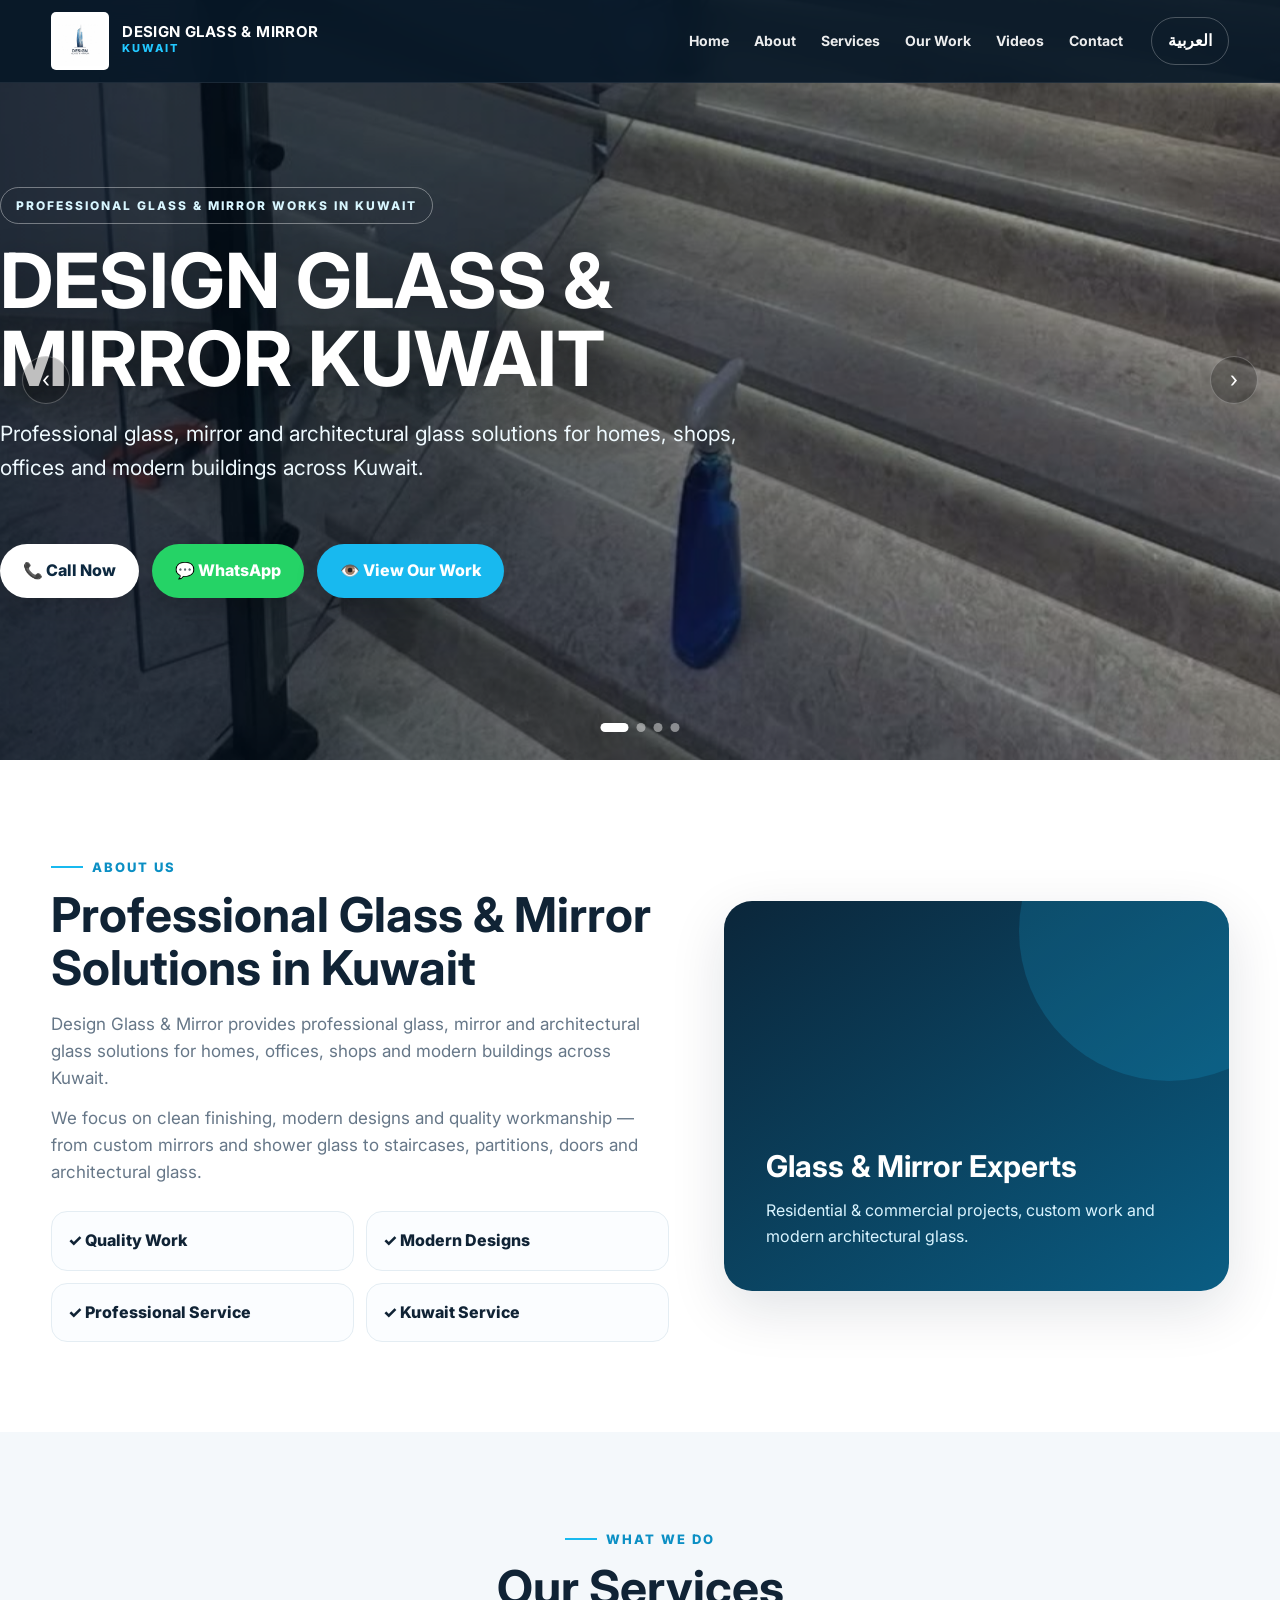
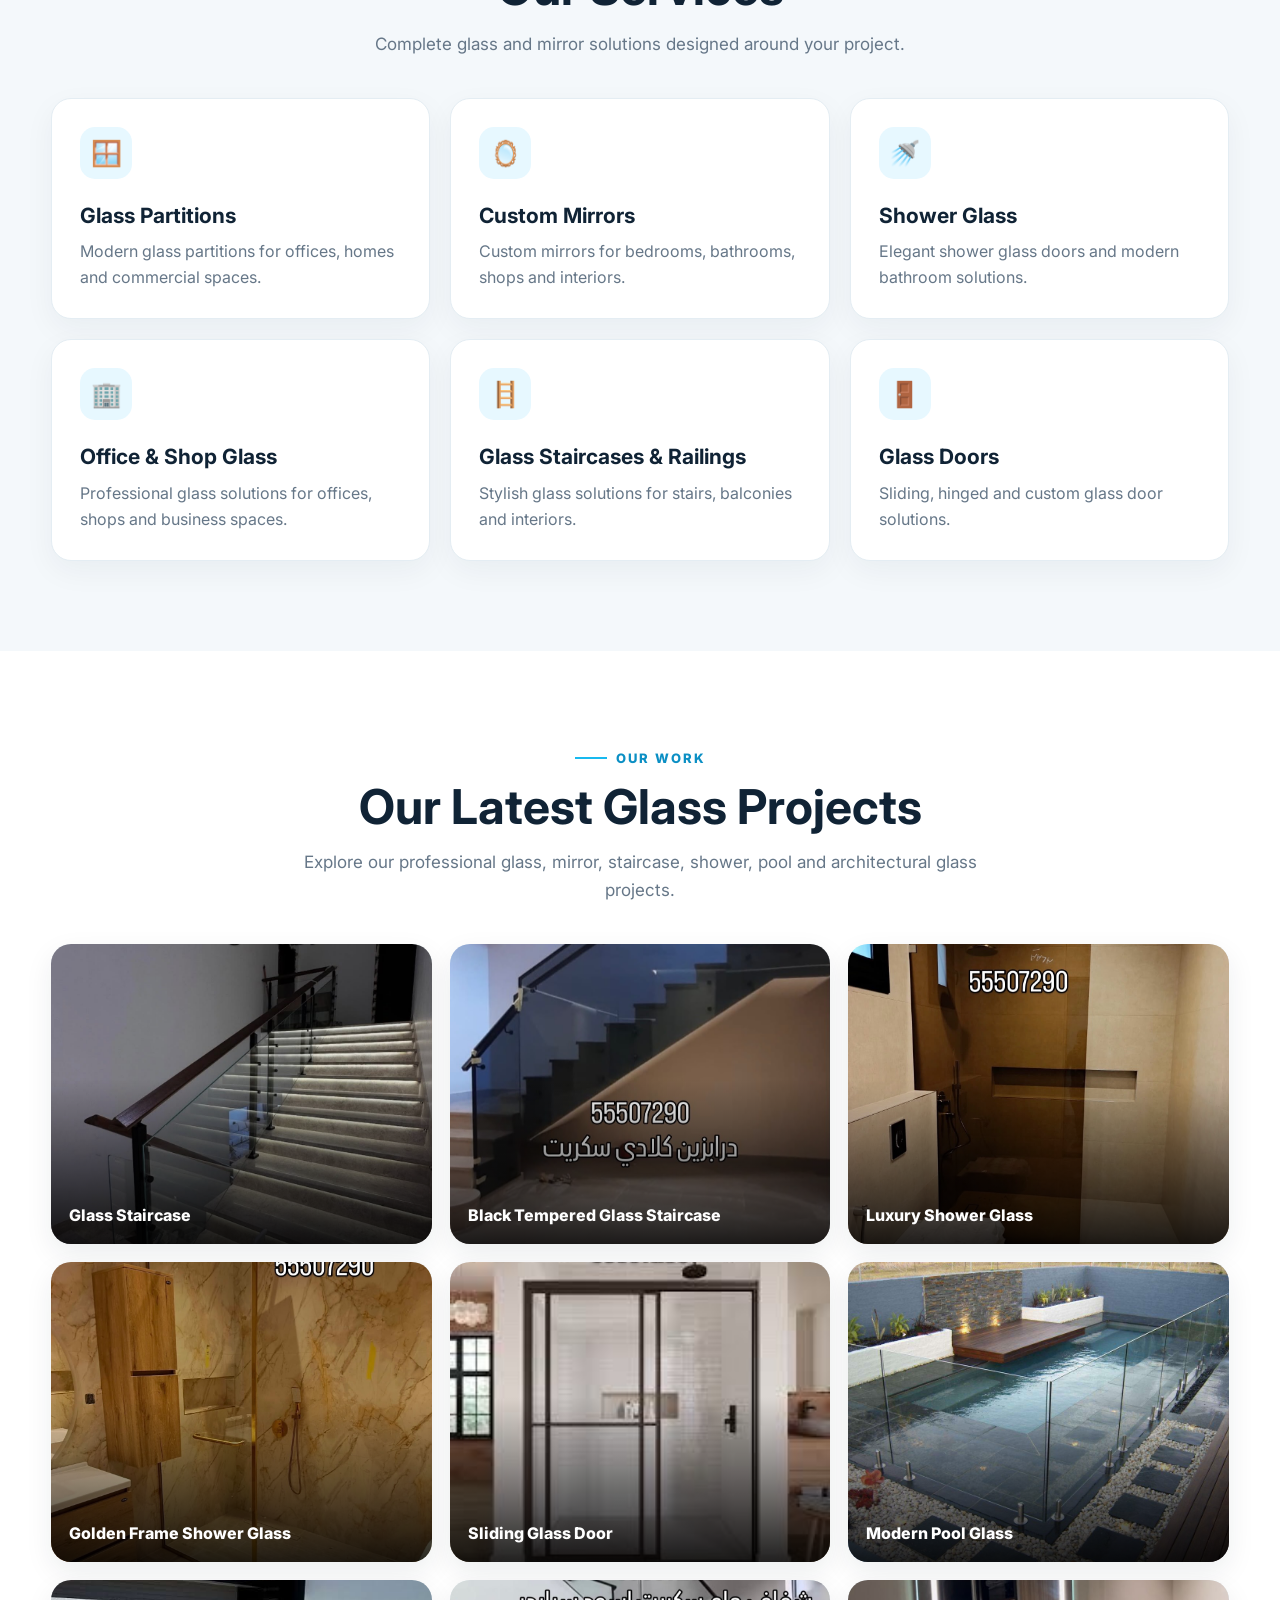
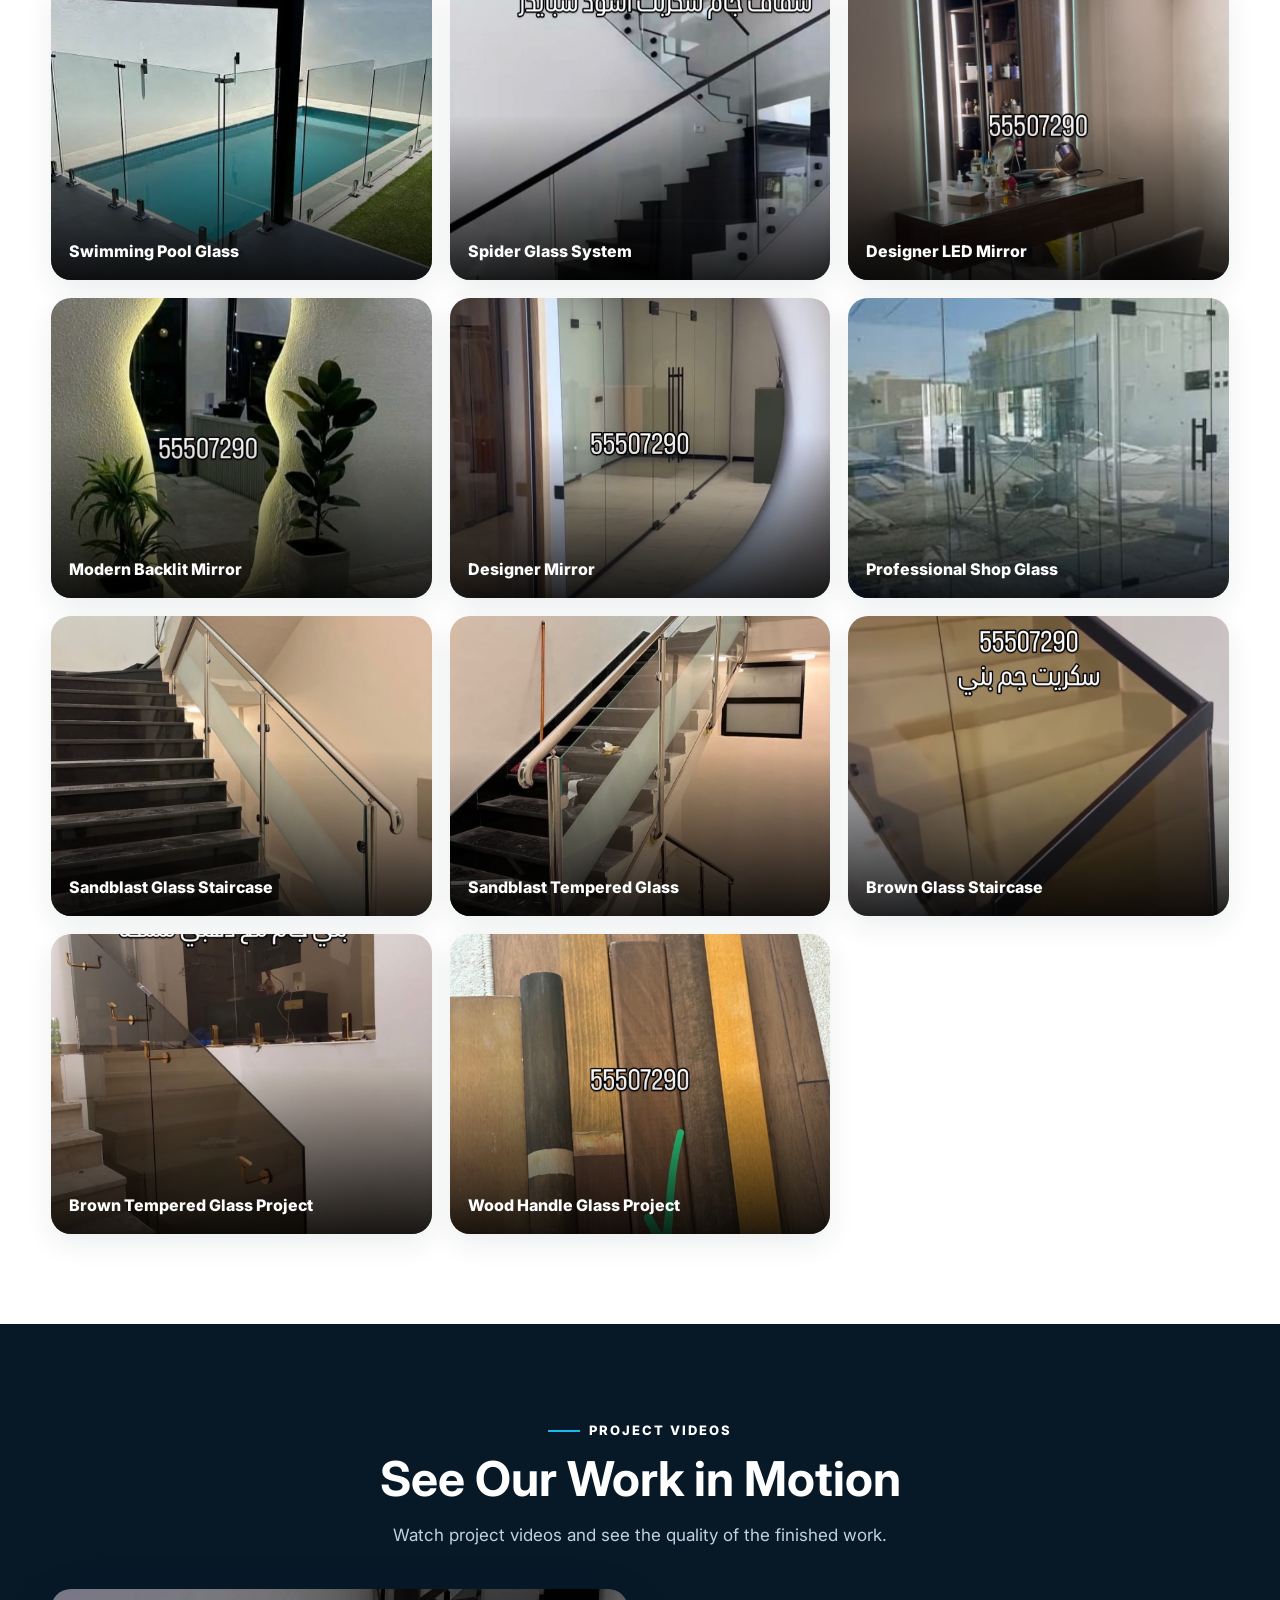
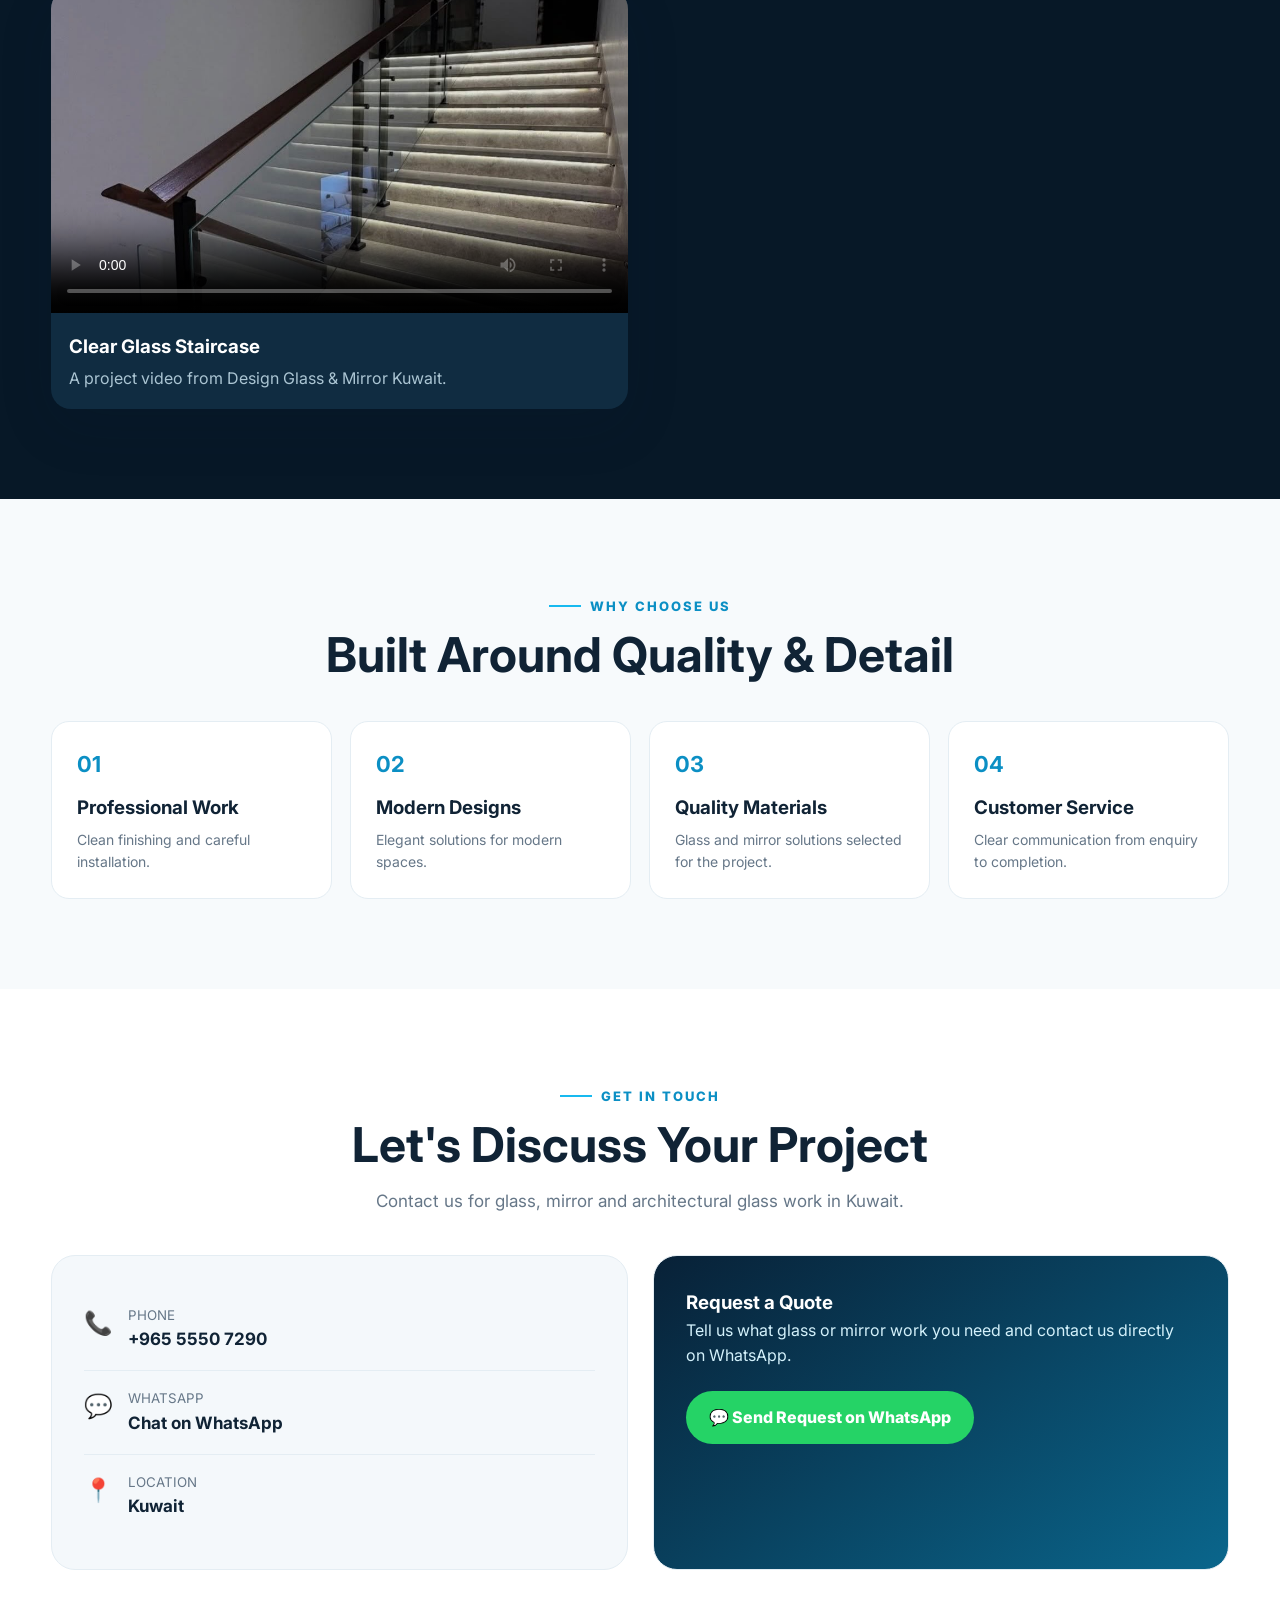
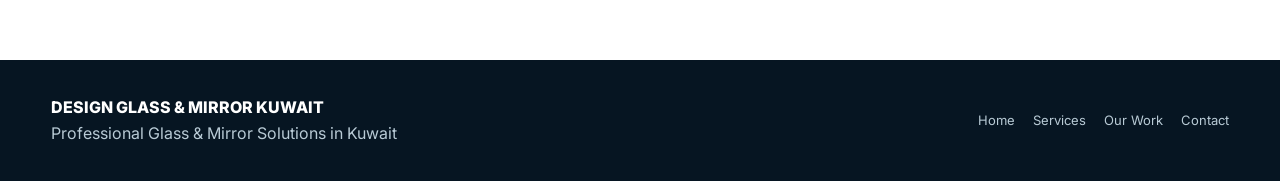
==== commit 926be8dc: "Update print statement from 'Hello' to 'Goodbye'" ====
--- a/index.html
+++ b/index.html
@@ -1,4007 +1,1917 @@
 <!DOCTYPE html>
-<html lang="en">
+<html lang="en" dir="ltr">
 <head>
-
 <meta charset="UTF-8">
 <meta name="viewport" content="width=device-width, initial-scale=1.0">
 
-<title>Design Glass & Mirror Kuwait | Glass Doors, Shower Glass, Staircase & Aluminum</title>
-
-<meta name="description" content="Design Glass & Mirror Kuwait provides custom glass, mirror and aluminum solutions across Kuwait, including tempered glass, shower glass, sliding glass doors, staircase glass, balcony glass, swimming pool glass, windows, aluminum doors and LED mirrors.">
-
-<meta name="author" content="Design Glass & Mirror Kuwait">
-<meta name="robots" content="index, follow, max-image-preview:large">
-<meta name="theme-color" content="#111111">
-
-<meta name="referrer" content="strict-origin-when-cross-origin">
-
-<link rel="canonical" href="https://muhmmadayub-ui.github.io/design-glass-mirror-kuwait/">
-
-<link rel="alternate" hreflang="en" href="https://muhmmadayub-ui.github.io/design-glass-mirror-kuwait/">
-<link rel="alternate" hreflang="ar" href="https://muhmmadayub-ui.github.io/design-glass-mirror-kuwait/">
-<link rel="alternate" hreflang="x-default" href="https://muhmmadayub-ui.github.io/design-glass-mirror-kuwait/">
-
-<meta property="og:type" content="website">
-<meta property="og:url" content="https://muhmmadayub-ui.github.io/design-glass-mirror-kuwait/">
-<meta property="og:title" content="Design Glass & Mirror Kuwait | Glass, Mirror & Aluminum">
-<meta property="og:description" content="Professional glass, mirror, tempered glass, shower glass, glass doors, staircase glass, balcony glass, swimming pool glass and aluminum solutions across Kuwait.">
-<meta property="og:image" content="https://muhmmadayub-ui.github.io/design-glass-mirror-kuwait/10mm%20clear%20glass%20temper%20pool.jpeg">
-<meta property="og:locale" content="en_KW">
-<meta property="og:locale:alternate" content="ar_KW">
-
-<meta name="twitter:card" content="summary_large_image">
-<meta name="twitter:title" content="Design Glass & Mirror Kuwait">
-<meta name="twitter:description" content="Glass, mirror and aluminum solutions across Kuwait.">
-<meta name="twitter:image" content="https://muhmmadayub-ui.github.io/design-glass-mirror-kuwait/10mm%20clear%20glass%20temper%20pool.jpeg">
-
-
-<!-- =========================
-     SEO BUSINESS DATA
-========================= -->
-
-<script type="application/ld+json">
-{
-  "@context":"https://schema.org",
-  "@type":"LocalBusiness",
-  "@id":"https://muhmmadayub-ui.github.io/design-glass-mirror-kuwait/#business",
-  "name":"Design Glass & Mirror Kuwait",
-  "url":"https://muhmmadayub-ui.github.io/design-glass-mirror-kuwait/",
-  "telephone":"+96555507290",
-  "image":"https://muhmmadayub-ui.github.io/design-glass-mirror-kuwait/10mm%20clear%20glass%20temper%20pool.jpeg",
-  "logo":"https://muhmmadayub-ui.github.io/design-glass-mirror-kuwait/WhatsApp%20Image%202026-08-23%20at%2012.24.46%20PM.jpeg",
-  "description":"Design Glass & Mirror Kuwait provides professional glass, mirror and aluminum solutions including tempered glass, shower glass, glass doors, sliding doors, staircase glass, balcony glass, swimming pool glass, architectural glass, aluminum doors, aluminum windows and custom mirrors.",
-  "areaServed":{
-    "@type":"Country",
-    "name":"Kuwait"
-  },
-  "sameAs":[
-    "https://www.instagram.com/design_glass_mirror/"
-  ],
-  "knowsAbout":[
-    "Glass Kuwait",
-    "Mirror Kuwait",
-    "Tempered Glass Kuwait",
-    "Shower Glass Kuwait",
-    "Glass Shower Doors Kuwait",
-    "Sliding Glass Doors Kuwait",
-    "Glass Staircases Kuwait",
-    "Glass Balustrades Kuwait",
-    "Balcony Glass Kuwait",
-    "Swimming Pool Glass Kuwait",
-    "Architectural Glass Kuwait",
-    "Glass Windows Kuwait",
-    "Aluminum Kuwait",
-    "Aluminum Doors Kuwait",
-    "Aluminum Windows Kuwait",
-    "LED Mirrors Kuwait",
-    "Backlit Mirrors Kuwait"
-  ]
-}
-</script>
-
-<script type="application/ld+json">
-{
-  "@context":"https://schema.org",
-  "@type":"WebSite",
-  "@id":"https://muhmmadayub-ui.github.io/design-glass-mirror-kuwait/#website",
-  "url":"https://muhmmadayub-ui.github.io/design-glass-mirror-kuwait/",
-  "name":"Design Glass & Mirror Kuwait",
-  "publisher":{
-    "@id":"https://muhmmadayub-ui.github.io/design-glass-mirror-kuwait/#business"
-  },
-  "inLanguage":["en","ar"]
-}
-</script>
-
+<meta name="description" content="Design Glass & Mirror Kuwait — professional glass, mirror and architectural glass solutions across Kuwait.">
+
+<title>Design Glass & Mirror Kuwait</title>
+
+<link rel="preconnect" href="https://fonts.googleapis.com">
+<link rel="preconnect" href="https://fonts.gstatic.com" crossorigin>
+
+<link href="https://fonts.googleapis.com/css2?family=Inter:wght@400;500;600;700;800&family=Cairo:wght@400;600;700;800&display=swap" rel="stylesheet">
 
 <style>
 
-/* =========================================================
-   DESIGN GLASS & MIRROR KUWAIT
-   PUBLIC WEBSITE
-   NO ADMIN
-   NO EDITOR
-   NO LOCAL STORAGE
-========================================================= */
-
 :root{
-  --black:#111111;
-  --dark:#222222;
-  --gray:#666666;
-  --light:#f5f6f7;
-  --border:#e8e8e8;
-  --white:#ffffff;
-  --silver:#b9bec4;
-  --gold:#b9955b;
-  --shadow:0 18px 50px rgba(0,0,0,.09);
-  --radius:22px;
-  --max:1240px;
+--navy:#071827;
+--navy2:#0d2639;
+--cyan:#18b9ef;
+--cyan2:#0b8fc4;
+--green:#25d366;
+--gold:#d9a441;
+--white:#fff;
+--ink:#102335;
+--muted:#667788;
+--light:#f4f8fb;
+--line:#e4edf3;
+--shadow:0 18px 55px rgba(5,28,48,.12);
+--radius:22px;
 }
 
 *{
-  box-sizing:border-box;
-  margin:0;
-  padding:0;
+box-sizing:border-box;
+margin:0;
+padding:0;
 }
 
 html{
-  scroll-behavior:smooth;
+scroll-behavior:smooth;
 }
 
 body{
-  font-family:
-    Inter,
-    -apple-system,
-    BlinkMacSystemFont,
-    "Segoe UI",
-    Roboto,
-    Arial,
-    sans-serif;
-  color:var(--black);
-  background:#fff;
-  line-height:1.6;
-  overflow-x:hidden;
-}
-
-img{
-  max-width:100%;
-  display:block;
+font-family:Inter,Arial,sans-serif;
+color:var(--ink);
+background:#fff;
+line-height:1.6;
+}
+
+body.ar{
+font-family:Cairo,Arial,sans-serif;
 }
 
 a{
-  color:inherit;
-  text-decoration:none;
+text-decoration:none;
+color:inherit;
 }
 
 button{
-  font:inherit;
+font:inherit;
+border:0;
+cursor:pointer;
 }
 
 .container{
-  width:min(var(--max),calc(100% - 40px));
-  margin:auto;
-}
-
-section{
-  padding:110px 0;
-}
-
-.section-light{
-  background:#fff;
-}
-
-.section-soft{
-  background:#f6f7f8;
-}
-
-.section-head{
-  max-width:760px;
-  margin:0 auto 55px;
-  text-align:center;
+width:min(1180px,92%);
+margin:auto;
+}
+
+.section{
+padding:90px 0;
 }
 
 .eyebrow{
-  display:inline-flex;
-  align-items:center;
-  gap:10px;
-  font-size:12px;
-  letter-spacing:3px;
-  text-transform:uppercase;
-  font-weight:800;
-  color:#777;
-  margin-bottom:15px;
+display:inline-flex;
+align-items:center;
+gap:9px;
+color:var(--cyan2);
+font-size:13px;
+font-weight:800;
+letter-spacing:2px;
+text-transform:uppercase;
+margin-bottom:12px;
 }
 
 .eyebrow:before{
-  content:"";
-  width:30px;
-  height:1px;
-  background:#222;
-}
-
-.section-head h2{
-  font-size:clamp(34px,5vw,58px);
-  line-height:1.05;
-  letter-spacing:-2px;
-  margin-bottom:18px;
-}
-
-.section-head p{
-  color:#666;
-  font-size:17px;
-}
-
-
-/* =========================================================
-   TOP BAR
-========================================================= */
-
-.topbar{
-  background:#111;
-  color:#fff;
-  min-height:38px;
-  display:flex;
-  align-items:center;
-  font-size:13px;
-}
-
-.topbar-inner{
-  width:min(var(--max),calc(100% - 40px));
-  margin:auto;
-  display:flex;
-  justify-content:space-between;
-  align-items:center;
-  gap:20px;
-}
-
-.topbar-left,
-.topbar-right{
-  display:flex;
-  align-items:center;
-  gap:18px;
-}
-
-.topbar a{
-  opacity:.92;
-  transition:.2s;
-}
-
-.topbar a:hover{
-  opacity:1;
-}
-
-
-/* =========================================================
-   HEADER
-========================================================= */
+content:"";
+width:32px;
+height:2px;
+background:var(--cyan);
+}
+
+h2{
+font-size:clamp(32px,4vw,48px);
+line-height:1.1;
+margin-bottom:16px;
+}
+
+.section-intro{
+max-width:720px;
+color:var(--muted);
+font-size:17px;
+}
+
+.center{
+text-align:center;
+}
+
+.center .section-intro{
+margin:auto;
+}
+
+/* HEADER */
 
 header{
-  position:sticky;
-  top:0;
-  z-index:1000;
-  background:rgba(255,255,255,.94);
-  backdrop-filter:blur(16px);
-  -webkit-backdrop-filter:blur(16px);
-  border-bottom:1px solid rgba(0,0,0,.07);
+position:fixed;
+z-index:1000;
+top:0;
+left:0;
+right:0;
+background:rgba(7,24,39,.90);
+backdrop-filter:blur(14px);
+border-bottom:1px solid rgba(255,255,255,.08);
 }
 
 .nav{
-  width:min(var(--max),calc(100% - 40px));
-  height:82px;
-  margin:auto;
-  display:flex;
-  align-items:center;
-  justify-content:space-between;
-  gap:25px;
+height:82px;
+display:flex;
+align-items:center;
+gap:28px;
 }
 
 .brand{
-  display:flex;
-  align-items:center;
-  gap:13px;
-  min-width:0;
+display:flex;
+align-items:center;
+gap:13px;
+margin-right:auto;
 }
 
 .brand img{
-  width:58px;
-  height:58px;
-  object-fit:contain;
-  border-radius:12px;
-}
-
-.brand-text{
-  line-height:1.05;
-}
-
-.brand-title{
-  font-weight:900;
-  letter-spacing:1px;
-  font-size:15px;
-  white-space:nowrap;
-}
-
-.brand-sub{
-  color:#777;
-  font-size:10px;
-  letter-spacing:2px;
-  margin-top:5px;
-  text-transform:uppercase;
-}
-
-.nav-links{
-  display:flex;
-  align-items:center;
-  gap:27px;
-}
-
-.nav-links a{
-  font-size:13px;
-  font-weight:700;
-  color:#333;
-  position:relative;
-  padding:8px 0;
-}
-
-.nav-links a:after{
-  content:"";
-  position:absolute;
-  bottom:0;
-  left:0;
-  width:0;
-  height:2px;
-  background:#111;
-  transition:.25s;
-}
-
-.nav-links a:hover:after{
-  width:100%;
+width:58px;
+height:58px;
+object-fit:contain;
+background:#fff;
+border-radius:5px;
+padding:4px;
+}
+
+.brand strong{
+color:#fff;
+font-size:15px;
+line-height:1.05;
+display:block;
+letter-spacing:.4px;
+}
+
+.brand span{
+color:#22c7ff;
+font-size:11px;
+letter-spacing:2px;
+font-weight:800;
+}
+
+.navlinks{
+display:flex;
+align-items:center;
+gap:25px;
+}
+
+.navlinks a{
+color:#fff;
+font-weight:700;
+font-size:14px;
+opacity:.92;
+transition:.2s;
+}
+
+.navlinks a:hover{
+color:#22c7ff;
 }
 
 .nav-actions{
-  display:flex;
-  align-items:center;
-  gap:10px;
-}
-
-.lang-btn{
-  border:1px solid #ddd;
-  background:#fff;
-  border-radius:999px;
-  padding:9px 14px;
-  cursor:pointer;
-  font-weight:800;
-  font-size:12px;
-}
-
-.nav-call{
-  background:#111;
-  color:#fff;
-  border-radius:999px;
-  padding:11px 18px;
-  font-size:12px;
-  font-weight:800;
-  transition:.25s;
-}
-
-.nav-call:hover{
-  transform:translateY(-2px);
-  background:#333;
-}
-
-.menu-btn{
-  display:none;
-  width:44px;
-  height:44px;
-  border:1px solid #ddd;
-  background:#fff;
-  border-radius:12px;
-  cursor:pointer;
-  font-size:20px;
-}
-
-
-/* =========================================================
-   MOBILE MENU
-========================================================= */
-
-.mobile-menu{
-  display:none;
-  background:#fff;
-  border-top:1px solid #eee;
-  padding:10px 20px 22px;
-}
-
-.mobile-menu a{
-  display:block;
-  padding:14px 4px;
-  border-bottom:1px solid #eee;
-  font-weight:700;
-}
-
-.mobile-menu.open{
-  display:block;
-}
-
-
-/* =========================================================
-   HERO
-========================================================= */
+display:flex;
+gap:9px;
+align-items:center;
+}
+
+.lang,.menu{
+background:transparent;
+border:1px solid rgba(255,255,255,.25);
+color:#fff;
+border-radius:999px;
+padding:10px 16px;
+font-weight:800;
+}
+
+.menu{
+display:none;
+}
+
+/* HERO */
 
 .hero{
-  min-height:calc(100vh - 120px);
-  position:relative;
-  display:flex;
-  align-items:center;
-  overflow:hidden;
-  background:#fff;
-}
-
-.hero-slides{
-  position:absolute;
-  inset:0;
-  z-index:0;
+position:relative;
+min-height:760px;
+display:flex;
+align-items:center;
+overflow:hidden;
+background:#081a2b;
+color:#fff;
 }
 
 .hero-slide{
-  position:absolute;
-  inset:0;
-  background-position:center;
-  background-size:cover;
-  background-repeat:no-repeat;
-  opacity:0;
-  transform:scale(1.06);
-  transition:
-    opacity 1.4s ease,
-    transform 7s ease;
+position:absolute;
+inset:-3%;
+background-size:cover;
+background-position:center;
+background-repeat:no-repeat;
+opacity:0;
+transform:scale(1.03);
+transition:opacity 1s ease;
+z-index:0;
 }
 
 .hero-slide.active{
-  opacity:1;
-  transform:scale(1);
+opacity:1;
+animation:panZoom 7s ease-in-out forwards;
 }
 
 .hero-slide:after{
-  content:"";
-  position:absolute;
-  inset:0;
-  background:
-    linear-gradient(
-      90deg,
-      rgba(255,255,255,.94) 0%,
-      rgba(255,255,255,.78) 38%,
-      rgba(255,255,255,.20) 70%,
-      rgba(255,255,255,.05) 100%
-    );
-}
-
-.hero-content{
-  position:relative;
-  z-index:2;
-  width:min(var(--max),calc(100% - 40px));
-  margin:auto;
-  padding:100px 0;
+content:"";
+position:absolute;
+inset:0;
+background:
+linear-gradient(
+90deg,
+rgba(4,18,31,.80),
+rgba(4,18,31,.42) 55%,
+rgba(4,18,31,.20)
+);
+}
+
+.hero-inner{
+position:relative;
+z-index:3;
+width:100%;
+padding-top:115px;
+padding-bottom:90px;
 }
 
 .hero-copy{
-  max-width:650px;
-}
-
-.hero-kicker{
-  display:flex;
-  align-items:center;
-  gap:12px;
-  color:#555;
-  font-weight:800;
-  font-size:13px;
-  letter-spacing:3px;
-  text-transform:uppercase;
-  margin-bottom:25px;
-}
-
-.hero-kicker span{
-  width:45px;
-  height:2px;
-  background:#111;
+max-width:820px;
+animation:dropIn .9s cubic-bezier(.2,.8,.2,1) both;
+}
+
+.hero-copy.replay{
+animation:none;
+}
+
+.hero-copy.replay{
+animation:dropIn .9s cubic-bezier(.2,.8,.2,1) both;
+}
+
+.hero-badge{
+display:inline-flex;
+border:1px solid rgba(255,255,255,.38);
+border-radius:999px;
+padding:8px 15px;
+font-size:12px;
+font-weight:800;
+letter-spacing:2px;
+color:#d8f6ff;
+margin-bottom:18px;
 }
 
 .hero h1{
-  font-size:clamp(50px,8vw,100px);
-  line-height:.9;
-  letter-spacing:-5px;
-  font-weight:950;
-  margin-bottom:28px;
-}
-
-.hero h1 small{
-  display:block;
-  font-size:.36em;
-  line-height:1.1;
-  letter-spacing:4px;
-  font-weight:800;
-  margin-top:18px;
-  color:#666;
-}
-
-.hero-description{
-  max-width:590px;
-  font-size:18px;
-  color:#555;
-  margin-bottom:32px;
+font-size:clamp(42px,6vw,76px);
+line-height:1.02;
+max-width:850px;
+margin-bottom:20px;
+text-shadow:0 5px 30px rgba(0,0,0,.3);
+}
+
+.hero p{
+font-size:clamp(17px,2vw,21px);
+max-width:780px;
+color:#effaff;
 }
 
 .hero-buttons{
-  display:flex;
-  flex-wrap:wrap;
-  gap:12px;
+display:flex;
+gap:13px;
+flex-wrap:wrap;
+margin-top:60px;
 }
 
 .btn{
-  display:inline-flex;
-  justify-content:center;
-  align-items:center;
-  min-height:50px;
-  padding:0 24px;
-  border-radius:999px;
-  font-size:13px;
-  font-weight:850;
-  transition:.25s;
-  cursor:pointer;
-}
-
-.btn-dark{
-  background:#111;
-  color:#fff;
-}
-
-.btn-dark:hover{
-  transform:translateY(-3px);
-  box-shadow:0 12px 25px rgba(0,0,0,.18);
-}
-
-.btn-light{
-  background:#fff;
-  border:1px solid #ddd;
-}
-
-.btn-light:hover{
-  transform:translateY(-3px);
-  border-color:#111;
-}
-
-.hero-stats{
-  display:flex;
-  gap:30px;
-  margin-top:55px;
-  flex-wrap:wrap;
-}
-
-.hero-stat{
-  border-left:2px solid #111;
-  padding-left:13px;
-}
-
-.hero-stat strong{
-  display:block;
-  font-size:23px;
-}
-
-.hero-stat span{
-  font-size:11px;
-  color:#777;
-  text-transform:uppercase;
-  letter-spacing:1px;
+display:inline-flex;
+align-items:center;
+justify-content:center;
+gap:8px;
+padding:14px 23px;
+border-radius:999px;
+font-weight:800;
+transition:.25s;
+box-shadow:0 10px 25px rgba(0,0,0,.14);
+}
+
+.btn:hover{
+transform:translateY(-3px);
+}
+
+.btn-white{
+background:#fff;
+color:#0d2940;
+}
+
+.btn-green{
+background:var(--green);
+color:#fff;
+}
+
+.btn-cyan{
+background:var(--cyan);
+color:#fff;
 }
 
 .hero-dots{
-  position:absolute;
-  right:40px;
-  bottom:35px;
-  z-index:5;
-  display:flex;
-  gap:8px;
-}
-
-.hero-dot{
-  width:8px;
-  height:8px;
-  border-radius:50%;
-  background:#aaa;
-  border:0;
-  cursor:pointer;
-}
-
-.hero-dot.active{
-  background:#111;
-  width:28px;
-  border-radius:20px;
-}
-
-
-/* =========================================================
-   INTRO
-========================================================= */
-
-.intro-grid{
-  display:grid;
-  grid-template-columns:1fr 1fr;
-  gap:70px;
-  align-items:center;
-}
-
-.intro-image{
-  border-radius:28px;
-  overflow:hidden;
-  box-shadow:var(--shadow);
-  aspect-ratio:4/3;
-}
-
-.intro-image img{
-  width:100%;
-  height:100%;
-  object-fit:cover;
-}
-
-.intro-copy .eyebrow{
-  justify-content:flex-start;
-}
-
-.intro-copy h2{
-  font-size:clamp(34px,4vw,58px);
-  line-height:1.02;
-  letter-spacing:-2px;
-  margin-bottom:22px;
-}
-
-.intro-copy p{
-  color:#666;
-  margin-bottom:18px;
-  font-size:16px;
+position:absolute;
+z-index:5;
+bottom:28px;
+left:50%;
+transform:translateX(-50%);
+display:flex;
+gap:8px;
+}
+
+.dot{
+width:9px;
+height:9px;
+border-radius:50%;
+background:rgba(255,255,255,.45);
+transition:.25s;
+}
+
+.dot.active{
+width:28px;
+border-radius:10px;
+background:#fff;
+}
+
+.hero-arrow{
+position:absolute;
+z-index:5;
+top:50%;
+transform:translateY(-50%);
+width:48px;
+height:48px;
+border-radius:50%;
+background:rgba(0,0,0,.25);
+color:#fff;
+border:1px solid rgba(255,255,255,.25);
+font-size:22px;
+}
+
+.hero-prev{
+left:22px;
+}
+
+.hero-next{
+right:22px;
+}
+
+@keyframes panZoom{
+
+0%{
+background-position:center top;
+transform:scale(1.03);
+}
+
+45%{
+background-position:center center;
+transform:scale(1.08);
+}
+
+100%{
+background-position:center bottom;
+transform:scale(1.14);
+}
+
+}
+
+@keyframes dropIn{
+
+0%{
+opacity:0;
+transform:translateY(-90px);
+}
+
+100%{
+opacity:1;
+transform:translateY(0);
+}
+
+}
+
+/* ABOUT */
+
+.about{
+background:#fff;
+}
+
+.about-grid{
+display:grid;
+grid-template-columns:1.1fr .9fr;
+gap:55px;
+align-items:center;
+}
+
+.about-copy p{
+color:var(--muted);
+font-size:17px;
+margin:12px 0;
 }
 
 .feature-list{
-  display:grid;
-  grid-template-columns:1fr 1fr;
-  gap:16px;
-  margin-top:30px;
+display:grid;
+grid-template-columns:1fr 1fr;
+gap:12px;
+margin-top:25px;
 }
 
 .feature{
-  padding:18px;
-  border:1px solid #e8e8e8;
-  border-radius:16px;
-  background:#fff;
-}
-
-.feature strong{
-  display:block;
-  margin-bottom:5px;
-}
-
-.feature span{
-  color:#777;
-  font-size:13px;
-}
-
-
-/* =========================================================
-   SERVICES
-========================================================= */
-
-.services-grid{
-  display:grid;
-  grid-template-columns:repeat(4,1fr);
-  gap:18px;
+padding:16px;
+border:1px solid var(--line);
+border-radius:16px;
+background:#fbfdff;
+font-weight:800;
+}
+
+.feature b{
+color:var(--cyan2);
+}
+
+.about-card{
+min-height:390px;
+border-radius:28px;
+background:
+linear-gradient(145deg,#0b263a,#0a5d83);
+padding:42px;
+color:#fff;
+display:flex;
+flex-direction:column;
+justify-content:end;
+box-shadow:var(--shadow);
+position:relative;
+overflow:hidden;
+}
+
+.about-card:before{
+content:"";
+position:absolute;
+width:300px;
+height:300px;
+border-radius:50%;
+background:rgba(24,185,239,.18);
+top:-120px;
+right:-90px;
+}
+
+.about-card h3{
+font-size:30px;
+position:relative;
+}
+
+.about-card p{
+color:#d9f4ff;
+position:relative;
+margin-top:8px;
+}
+
+/* SERVICES */
+
+.services{
+background:var(--light);
+}
+
+.service-grid{
+display:grid;
+grid-template-columns:repeat(3,1fr);
+gap:20px;
+margin-top:40px;
 }
 
 .service{
-  border:1px solid #e8e8e8;
-  border-radius:22px;
-  overflow:hidden;
-  background:#fff;
-  transition:.3s;
+background:#fff;
+border:1px solid var(--line);
+border-radius:20px;
+padding:28px;
+box-shadow:0 10px 30px rgba(10,40,65,.05);
+transition:.25s;
+cursor:pointer;
 }
 
 .service:hover{
-  transform:translateY(-7px);
-  box-shadow:var(--shadow);
-}
-
-.service-image{
-  height:235px;
-  overflow:hidden;
-}
-
-.service-image img{
-  width:100%;
-  height:100%;
-  object-fit:cover;
-  transition:.5s;
-}
-
-.service:hover img{
-  transform:scale(1.05);
-}
-
-.service-body{
-  padding:24px;
-}
-
-.service-number{
-  font-size:11px;
-  color:#999;
-  font-weight:800;
-  letter-spacing:2px;
+transform:translateY(-6px);
+box-shadow:var(--shadow);
+}
+
+.service-icon{
+width:52px;
+height:52px;
+border-radius:15px;
+background:#e7f8ff;
+color:var(--cyan2);
+display:grid;
+place-items:center;
+font-size:25px;
+margin-bottom:20px;
 }
 
 .service h3{
-  font-size:22px;
-  margin:7px 0;
+font-size:21px;
+margin-bottom:7px;
 }
 
 .service p{
-  color:#777;
-  font-size:13px;
-}
-
-
-/* =========================================================
-   PROJECTS
-========================================================= */
-
-.project-grid{
-  display:grid;
-  grid-template-columns:repeat(3,1fr);
-  gap:20px;
-}
-
-.project{
-  position:relative;
-  border-radius:22px;
-  overflow:hidden;
-  aspect-ratio:4/4.5;
-  background:#eee;
-  cursor:pointer;
-}
-
-.project img{
-  width:100%;
-  height:100%;
-  object-fit:cover;
-  transition:.6s;
-}
-
-.project:hover img{
-  transform:scale(1.06);
-}
-
-.project-overlay{
-  position:absolute;
-  inset:auto 0 0;
-  padding:55px 22px 22px;
-  color:#fff;
-  background:linear-gradient(transparent,rgba(0,0,0,.78));
-}
-
-.project-category{
-  font-size:10px;
-  text-transform:uppercase;
-  letter-spacing:2px;
-  opacity:.85;
-}
-
-.project h3{
-  font-size:22px;
-  margin-top:4px;
-}
-
-
-/* =========================================================
-   VIDEO
-========================================================= */
-
-.video-section{
-  background:#111;
-  color:#fff;
-}
-
-.video-section .section-head p{
-  color:#aaa;
-}
-
-.video-section .eyebrow{
-  color:#aaa;
-}
-
-.video-section .eyebrow:before{
-  background:#fff;
+color:var(--muted);
+}
+
+/* GALLERY */
+
+.gallery{
+background:#fff;
+}
+
+.gallery-grid{
+display:grid;
+grid-template-columns:repeat(3,1fr);
+gap:18px;
+margin-top:40px;
+}
+
+.gallery-card{
+height:300px;
+border-radius:20px;
+overflow:hidden;
+position:relative;
+background:#eaf3f7;
+box-shadow:0 10px 28px rgba(10,35,55,.08);
+cursor:pointer;
+}
+
+.gallery-card img{
+width:100%;
+height:100%;
+object-fit:cover;
+display:block;
+transition:transform .55s;
+}
+
+.gallery-card:hover img{
+transform:scale(1.08);
+}
+
+.gallery-card:after{
+content:"";
+position:absolute;
+inset:45% 0 0;
+background:
+linear-gradient(
+transparent,
+rgba(0,0,0,.85)
+);
+}
+
+.gallery-caption{
+position:absolute;
+z-index:2;
+left:18px;
+right:18px;
+bottom:15px;
+color:#fff;
+font-weight:800;
+font-size:16px;
+}
+
+/* VIDEOS */
+
+.videos{
+background:var(--navy);
+}
+
+.videos h2,
+.videos .eyebrow{
+color:#fff;
+}
+
+.videos .section-intro{
+color:#bdd3df;
 }
 
 .video-grid{
-  display:grid;
-  grid-template-columns:repeat(2,1fr);
-  gap:22px;
+display:grid;
+grid-template-columns:repeat(2,1fr);
+gap:24px;
+margin-top:40px;
 }
 
 .video-card{
-  border-radius:22px;
-  overflow:hidden;
-  background:#191919;
-  border:1px solid rgba(255,255,255,.09);
-}
-
-.video-box{
-  aspect-ratio:16/9;
-  background:#000;
-}
-
-.video-box video{
-  width:100%;
-  height:100%;
-  object-fit:cover;
-  display:block;
-}
-
-.video-info{
-  padding:20px 22px 24px;
-}
-
-.video-tag{
-  font-size:10px;
-  letter-spacing:2px;
-  text-transform:uppercase;
-  color:#aaa;
-}
-
-.video-info h3{
-  font-size:21px;
-  margin-top:5px;
-}
-
-
-/* =========================================================
-   SPLIT
-========================================================= */
-
-.split-section{
-  display:grid;
-  grid-template-columns:1fr 1fr;
-  min-height:600px;
-}
-
-.split-image{
-  min-height:500px;
-  background-size:cover;
-  background-position:center;
-}
-
-.split-copy{
-  display:flex;
-  align-items:center;
-  padding:70px;
-  background:#f5f6f7;
-}
-
-.split-copy-inner{
-  max-width:540px;
-}
-
-.split-copy h2{
-  font-size:clamp(36px,4vw,58px);
-  line-height:1;
-  letter-spacing:-2px;
-  margin:16px 0 22px;
-}
-
-.split-copy p{
-  color:#666;
-  margin-bottom:25px;
-}
-
-.mini-list{
-  list-style:none;
-  display:grid;
-  gap:10px;
-  margin-bottom:28px;
-}
-
-.mini-list li{
-  display:flex;
-  gap:10px;
-  align-items:center;
-  font-weight:700;
-}
-
-.mini-list li:before{
-  content:"✓";
-  display:grid;
-  place-items:center;
-  width:24px;
-  height:24px;
-  border-radius:50%;
-  background:#111;
-  color:#fff;
-  font-size:11px;
-}
-
-
-/* =========================================================
-   QUALITY
-========================================================= */
-
-.quality-grid{
-  display:grid;
-  grid-template-columns:repeat(4,1fr);
-  gap:18px;
-}
-
-.quality{
-  padding:30px;
-  border:1px solid #e7e7e7;
-  border-radius:22px;
-  background:#fff;
-}
-
-.quality-number{
-  font-size:42px;
-  color:#bbb;
-  font-weight:900;
-  line-height:1;
-}
-
-.quality h3{
-  margin:25px 0 8px;
-  font-size:20px;
-}
-
-.quality p{
-  color:#777;
-  font-size:13px;
-}
-
-
-/* =========================================================
-   CTA
-========================================================= */
-
-.cta{
-  padding:95px 0;
-  background:#f4f5f6;
-}
-
-.cta-box{
-  background:#111;
-  color:#fff;
-  border-radius:30px;
-  padding:65px;
-  display:flex;
-  justify-content:space-between;
-  align-items:center;
-  gap:35px;
-}
-
-.cta-box h2{
-  font-size:clamp(35px,5vw,65px);
-  line-height:.98;
-  letter-spacing:-3px;
-}
-
-.cta-box p{
-  color:#bbb;
-  max-width:620px;
-  margin-top:15px;
-}
-
-.cta-buttons{
-  display:flex;
-  gap:10px;
-  flex-wrap:wrap;
-}
-
-.btn-white{
-  background:#fff;
-  color:#111;
-}
-
-.btn-outline-white{
-  color:#fff;
-  border:1px solid rgba(255,255,255,.35);
-}
-
-
-/* =========================================================
-   CONTACT
-========================================================= */
+border-radius:20px;
+overflow:hidden;
+background:#102c41;
+box-shadow:var(--shadow);
+}
+
+.video-card video{
+width:100%;
+aspect-ratio:16/9;
+display:block;
+background:#02080e;
+object-fit:cover;
+}
+
+.video-card .video-info{
+padding:18px;
+color:#fff;
+}
+
+.video-info p{
+color:#abc5d3;
+margin-top:4px;
+}
+
+.video-note{
+margin-top:22px;
+color:#8fb0c0;
+font-size:13px;
+}
+
+/* WHY */
+
+.why{
+background:#f7fafc;
+}
+
+.why-grid{
+display:grid;
+grid-template-columns:repeat(4,1fr);
+gap:18px;
+margin-top:40px;
+}
+
+.why-card{
+background:#fff;
+border:1px solid var(--line);
+padding:25px;
+border-radius:18px;
+}
+
+.why-card b{
+font-size:22px;
+color:var(--cyan2);
+}
+
+.why-card h3{
+margin:10px 0 6px;
+}
+
+.why-card p{
+color:var(--muted);
+font-size:14px;
+}
+
+/* CONTACT */
+
+.contact{
+background:#fff;
+}
 
 .contact-grid{
-  display:grid;
-  grid-template-columns:.8fr 1.2fr;
-  gap:65px;
-  align-items:start;
-}
-
-.contact-copy h2{
-  font-size:clamp(38px,5vw,65px);
-  line-height:.98;
-  letter-spacing:-3px;
-  margin:12px 0 22px;
-}
-
-.contact-copy p{
-  color:#666;
-  margin-bottom:30px;
-}
-
-.contact-cards{
-  display:grid;
-  gap:13px;
+display:grid;
+grid-template-columns:1fr 1fr;
+gap:25px;
+margin-top:40px;
 }
 
 .contact-card{
-  display:flex;
-  align-items:center;
-  gap:17px;
-  padding:20px;
-  border:1px solid #e5e5e5;
-  border-radius:18px;
-  transition:.25s;
-  background:#fff;
-}
-
-.contact-card:hover{
-  transform:translateX(5px);
-  box-shadow:0 10px 25px rgba(0,0,0,.06);
+border-radius:24px;
+padding:32px;
+background:var(--light);
+border:1px solid var(--line);
+}
+
+.contact-row{
+display:flex;
+gap:15px;
+align-items:flex-start;
+padding:17px 0;
+border-bottom:1px solid var(--line);
+}
+
+.contact-row:last-child{
+border-bottom:0;
 }
 
 .contact-icon{
-  width:48px;
-  height:48px;
-  display:grid;
-  place-items:center;
-  background:#111;
-  color:#fff;
-  border-radius:14px;
-  flex:none;
-}
-
-.contact-card small{
-  display:block;
-  color:#999;
-  text-transform:uppercase;
-  letter-spacing:1.5px;
-  font-size:10px;
-  font-weight:800;
-}
-
-.contact-card strong{
-  display:block;
-  font-size:17px;
-  margin-top:2px;
-}
-
-.contact-card span{
-  color:#777;
-  font-size:12px;
-}
-
-.contact-panel{
-  border:1px solid #e4e4e4;
-  border-radius:26px;
-  padding:35px;
-  box-shadow:var(--shadow);
-  background:#fff;
-}
-
-.contact-panel h3{
-  font-size:28px;
-  margin-bottom:8px;
-}
-
-.contact-panel > p{
-  color:#777;
-  margin-bottom:25px;
-}
-
-.contact-buttons{
-  display:grid;
-  gap:12px;
-}
-
-.contact-big{
-  display:flex;
-  align-items:center;
-  justify-content:center;
-  min-height:58px;
-  border-radius:14px;
-  font-weight:900;
-  transition:.25s;
-}
-
-.contact-big:hover{
-  transform:translateY(-2px);
-}
-
-.call-btn{
-  background:#111;
-  color:#fff;
-}
-
-.whatsapp-btn{
-  background:#f2f2f2;
-  color:#111;
-  border:1px solid #ddd;
-}
-
-.instagram-btn{
-  background:#fff;
-  color:#111;
-  border:1px solid #ddd;
-}
-
-.contact-note{
-  text-align:center;
-  color:#999;
-  font-size:11px;
-  margin-top:18px;
-}
-
-
-/* =========================================================
-   FOOTER
-========================================================= */
+font-size:23px;
+}
+
+.contact-row small{
+color:var(--muted);
+display:block;
+}
+
+.contact-row strong{
+font-size:17px;
+}
+
+.quote{
+background:
+linear-gradient(
+145deg,
+#082137,
+#0a668c
+);
+color:#fff;
+}
+
+.quote p{
+color:#d3f1fb;
+margin-bottom:22px;
+}
+
+.quote .btn{
+box-shadow:none;
+}
+
+/* FOOTER */
 
 footer{
-  background:#111;
-  color:#fff;
-  padding:65px 0 25px;
-}
-
-.footer-grid{
-  display:grid;
-  grid-template-columns:1.5fr 1fr 1fr;
-  gap:50px;
-  padding-bottom:45px;
-  border-bottom:1px solid rgba(255,255,255,.12);
+background:#061522;
+color:#b8cad5;
+padding:35px 0;
+}
+
+.footer-inner{
+display:flex;
+justify-content:space-between;
+gap:20px;
+align-items:center;
 }
 
 .footer-brand{
-  max-width:430px;
-}
-
-.footer-logo{
-  display:flex;
-  align-items:center;
-  gap:12px;
-  margin-bottom:20px;
-}
-
-.footer-logo img{
-  width:55px;
-  height:55px;
-  object-fit:contain;
-  border-radius:10px;
-}
-
-.footer-brand p{
-  color:#aaa;
-  font-size:13px;
-}
-
-.footer-col h4{
-  margin-bottom:17px;
-  font-size:13px;
-  letter-spacing:1px;
-  text-transform:uppercase;
-}
-
-.footer-col a{
-  display:block;
-  color:#aaa;
-  font-size:13px;
-  margin:9px 0;
-}
-
-.footer-col a:hover{
-  color:#fff;
-}
-
-.footer-bottom{
-  display:flex;
-  justify-content:space-between;
-  gap:20px;
-  padding-top:22px;
-  color:#888;
-  font-size:11px;
-}
-
-
-/* =========================================================
-   WHATSAPP
-========================================================= */
-
-.float-whatsapp{
-  position:fixed;
-  right:22px;
-  bottom:22px;
-  z-index:900;
-  width:58px;
-  height:58px;
-  display:grid;
-  place-items:center;
-  border-radius:50%;
-  background:#111;
-  color:#fff;
-  box-shadow:0 12px 35px rgba(0,0,0,.25);
-  font-size:23px;
-  transition:.25s;
-}
-
-.float-whatsapp:hover{
-  transform:translateY(-5px) scale(1.05);
-}
-
-
-/* =========================================================
-   LIGHTBOX
-========================================================= */
-
-.lightbox{
-  position:fixed;
-  inset:0;
-  z-index:2000;
-  background:rgba(0,0,0,.92);
-  display:none;
-  align-items:center;
-  justify-content:center;
-  padding:25px;
-}
-
-.lightbox.open{
-  display:flex;
-}
-
-.lightbox img{
-  max-width:min(1100px,95vw);
-  max-height:90vh;
-  object-fit:contain;
-  border-radius:10px;
-}
-
-.lightbox-close{
-  position:absolute;
-  top:18px;
-  right:22px;
-  width:45px;
-  height:45px;
-  border-radius:50%;
-  border:1px solid rgba(255,255,255,.3);
-  background:rgba(0,0,0,.3);
-  color:#fff;
-  cursor:pointer;
-  font-size:24px;
-}
-
-
-/* =========================================================
-   RTL
-========================================================= */
-
-body.rtl{
-  direction:rtl;
-}
-
-body.rtl .hero-kicker span{
-  order:2;
-}
-
-body.rtl .intro-copy .eyebrow{
-  justify-content:flex-end;
-}
-
-body.rtl .contact-card:hover{
-  transform:translateX(-5px);
-}
-
-body.rtl .hero-slide:after{
-  background:
-    linear-gradient(
-      270deg,
-      rgba(255,255,255,.94) 0%,
-      rgba(255,255,255,.78) 38%,
-      rgba(255,255,255,.20) 70%,
-      rgba(255,255,255,.05) 100%
-    );
-}
-
-
-/* =========================================================
-   SEO CONTENT
-========================================================= */
-
-.seo-content{
-  background:#fff;
-}
-
-.seo-content-inner{
-  max-width:1000px;
-  margin:auto;
-}
-
-.seo-content h2{
-  font-size:clamp(32px,4vw,48px);
-  line-height:1.1;
-  margin-bottom:22px;
-}
-
-.seo-content h3{
-  font-size:24px;
-  margin:30px 0 10px;
-}
-
-.seo-content p{
-  color:#666;
-  font-size:16px;
-  margin-bottom:16px;
-}
-
-.seo-services{
-  display:grid;
-  grid-template-columns:repeat(2,1fr);
-  gap:12px 30px;
-  margin-top:25px;
-}
-
-.seo-services li{
-  list-style:none;
-  font-weight:700;
-  padding:10px 0;
-  border-bottom:1px solid #eee;
-}
-
-.seo-services li:before{
-  content:"✓";
-  margin-right:9px;
-}
-
-
-/* =========================================================
-   RESPONSIVE
-========================================================= */
-
-@media(max-width:1050px){
-
-  .nav-links{
-    gap:17px;
-  }
-
-  .services-grid{
-    grid-template-columns:repeat(2,1fr);
-  }
-
-  .quality-grid{
-    grid-template-columns:repeat(2,1fr);
-  }
-
-  .hero h1{
-    font-size:clamp(48px,8vw,80px);
-  }
-
-}
-
-
-@media(max-width:800px){
-
-  section{
-    padding:75px 0;
-  }
-
-  .topbar{
-    display:none;
-  }
-
-  .nav{
-    height:72px;
-  }
-
-  .brand img{
-    width:48px;
-    height:48px;
-  }
-
-  .brand-title{
-    font-size:12px;
-  }
-
-  .brand-sub{
-    font-size:8px;
-  }
-
-  .nav-links,
-  .nav-call{
-    display:none;
-  }
-
-  .nav-actions{
-    margin-left:auto;
-  }
-
-  .menu-btn{
-    display:block;
-  }
-
-  .hero{
-    min-height:780px;
-  }
-
-  .hero-slide:after{
-    background:
-      linear-gradient(
-        180deg,
-        rgba(255,255,255,.88),
-        rgba(255,255,255,.80) 45%,
-        rgba(255,255,255,.45)
-      );
-  }
-
-  .hero-content{
-    padding:80px 0;
-  }
-
-  .hero h1{
-    font-size:clamp(48px,15vw,78px);
-    letter-spacing:-4px;
-  }
-
-  .hero-description{
-    font-size:16px;
-  }
-
-  .hero-stats{
-    margin-top:35px;
-    gap:18px;
-  }
-
-  .hero-dots{
-    right:20px;
-    bottom:20px;
-  }
-
-  .intro-grid,
-  .contact-grid{
-    grid-template-columns:1fr;
-    gap:40px;
-  }
-
-  .project-grid{
-    grid-template-columns:1fr 1fr;
-  }
-
-  .video-grid{
-    grid-template-columns:1fr;
-  }
-
-  .split-section{
-    grid-template-columns:1fr;
-  }
-
-  .split-image{
-    min-height:400px;
-  }
-
-  .split-copy{
-    padding:55px 25px;
-  }
-
-  .cta-box{
-    flex-direction:column;
-    align-items:flex-start;
-    padding:40px 28px;
-  }
-
-  .footer-grid{
-    grid-template-columns:1fr 1fr;
-  }
-
-  .seo-services{
-    grid-template-columns:1fr;
-  }
-
-}
-
-
-@media(max-width:520px){
-
-  .container,
-  .nav,
-  .hero-content,
-  .topbar-inner{
-    width:min(100% - 28px,var(--max));
-  }
-
-  .brand-sub{
-    display:none;
-  }
-
-  .brand-title{
-    white-space:normal;
-    max-width:170px;
-  }
-
-  .lang-btn{
-    padding:8px 10px;
-  }
-
-  .hero{
-    min-height:730px;
-  }
-
-  .hero-content{
-    padding-top:65px;
-  }
-
-  .hero h1{
-    font-size:50px;
-    letter-spacing:-3px;
-  }
-
-  .hero h1 small{
-    font-size:12px;
-    letter-spacing:2px;
-  }
-
-  .hero-buttons{
-    display:grid;
-    grid-template-columns:1fr;
-  }
-
-  .btn{
-    width:100%;
-  }
-
-  .feature-list{
-    grid-template-columns:1fr;
-  }
-
-  .services-grid,
-  .project-grid,
-  .quality-grid{
-    grid-template-columns:1fr;
-  }
-
-  .project{
-    aspect-ratio:4/4.7;
-  }
-
-  .section-head{
-    margin-bottom:35px;
-  }
-
-  .contact-panel{
-    padding:25px 18px;
-  }
-
-  .footer-grid{
-    grid-template-columns:1fr;
-    gap:35px;
-  }
-
-  .footer-bottom{
-    flex-direction:column;
-  }
-
-  .float-whatsapp{
-    width:53px;
-    height:53px;
-    right:16px;
-    bottom:16px;
-  }
-
-}
-
-
-:focus-visible{
-  outline:3px solid #777;
-  outline-offset:3px;
-}
-
-@media(prefers-reduced-motion:reduce){
-
-  html{
-    scroll-behavior:auto;
-  }
-
-  *{
-    transition:none !important;
-    animation:none !important;
-  }
+color:#fff;
+font-weight:800;
+}
+
+.footer-links{
+display:flex;
+gap:18px;
+font-size:13px;
+}
+
+.footer-links a:hover{
+color:#fff;
+}
+
+/* MODAL */
+
+.modal{
+position:fixed;
+inset:0;
+background:rgba(2,12,20,.78);
+z-index:2000;
+display:none;
+align-items:center;
+justify-content:center;
+padding:20px;
+}
+
+.modal.open{
+display:flex;
+}
+
+.modal-box{
+background:#fff;
+border-radius:24px;
+max-width:800px;
+width:100%;
+max-height:90vh;
+overflow:auto;
+position:relative;
+}
+
+.modal-box img{
+width:100%;
+max-height:500px;
+object-fit:cover;
+}
+
+.modal-content{
+padding:25px;
+}
+
+.modal-content p{
+color:var(--muted);
+margin-top:8px;
+}
+
+.close{
+position:absolute;
+right:15px;
+top:12px;
+width:40px;
+height:40px;
+border-radius:50%;
+background:rgba(0,0,0,.6);
+color:#fff;
+font-size:25px;
+z-index:3;
+}
+
+/* MOBILE */
+
+@media(max-width:900px){
+
+.navlinks{
+display:none;
+}
+
+.menu{
+display:block;
+}
+
+.service-grid{
+grid-template-columns:repeat(2,1fr);
+}
+
+.gallery-grid{
+grid-template-columns:repeat(2,1fr);
+}
+
+.why-grid{
+grid-template-columns:repeat(2,1fr);
+}
+
+.about-grid,
+.contact-grid{
+grid-template-columns:1fr;
+}
+
+.hero{
+min-height:720px;
+}
+
+.hero-inner{
+padding-top:130px;
+}
+
+.hero h1{
+font-size:52px;
+}
+
+}
+
+@media(max-width:600px){
+
+.nav{
+height:70px;
+}
+
+.brand img{
+width:47px;
+height:47px;
+}
+
+.brand strong{
+font-size:12px;
+}
+
+.brand span{
+font-size:9px;
+}
+
+.nav-actions{
+gap:5px;
+}
+
+.lang{
+padding:8px 12px;
+}
+
+.hero{
+min-height:700px;
+}
+
+.hero-inner{
+padding-top:110px;
+padding-bottom:85px;
+}
+
+.hero h1{
+font-size:42px;
+}
+
+.hero p{
+font-size:16px;
+}
+
+.hero-buttons{
+margin-top:52px;
+flex-direction:column;
+max-width:310px;
+}
+
+.btn{
+width:100%;
+}
+
+.hero-arrow{
+display:none;
+}
+
+.section{
+padding:65px 0;
+}
+
+.service-grid,
+.gallery-grid,
+.video-grid,
+.why-grid{
+grid-template-columns:1fr;
+}
+
+.gallery-card{
+height:270px;
+}
+
+.feature-list{
+grid-template-columns:1fr;
+}
+
+.footer-inner{
+flex-direction:column;
+text-align:center;
+}
+
+.footer-links{
+flex-wrap:wrap;
+justify-content:center;
+}
 
 }
 
 </style>
 </head>
 
-
 <body>
 
-
-<!-- ======================================================
-     TOP BAR
-====================================================== -->
-
-<div class="topbar">
-
-  <div class="topbar-inner">
-
-    <div class="topbar-left">
-
-      <a href="tel:+96555507290">
-        ☎ +965 5550 7290
-      </a>
-
-      <a
-        href="https://www.instagram.com/design_glass_mirror/"
-        target="_blank"
-        rel="noopener noreferrer"
-      >
-        Instagram @design_glass_mirror
-      </a>
-
-    </div>
-
-    <div class="topbar-right">
-
-      <span>
-        Glass • Mirror • Aluminum
-      </span>
-
-      <span>
-        Kuwait
-      </span>
-
-    </div>
-
-  </div>
-
-</div>
-
-
-<!-- ======================================================
-     HEADER
-====================================================== -->
-
 <header>
 
-  <nav class="nav">
-
-    <a
-      class="brand"
-      href="#home"
-      aria-label="Design Glass & Mirror Kuwait"
-    >
-
-      <img
-        src="WhatsApp Image 2026-08-23 at 12.24.46 PM.jpeg"
-        alt="Design Glass and Mirror Kuwait logo"
-        width="58"
-        height="58"
-      >
-
-      <div class="brand-text">
-
-        <div class="brand-title">
-          DESIGN GLASS & MIRROR
-        </div>
-
-        <div class="brand-sub">
-          KUWAIT • GLASS • MIRROR • ALUMINUM
-        </div>
-
-      </div>
-
-    </a>
-
-
-    <div class="nav-links">
-
-      <a href="#home">Home</a>
-      <a href="#services">Services</a>
-      <a href="#projects">Projects</a>
-      <a href="#videos">Videos</a>
-      <a href="#about">About</a>
-      <a href="#contact">Contact</a>
-
-    </div>
-
-
-    <div class="nav-actions">
-
-      <button
-        class="lang-btn"
-        id="languageButton"
-        type="button"
-        onclick="toggleLanguage()"
-        aria-label="Switch to Arabic"
-      >
-        العربية
-      </button>
-
-      <a
-        class="nav-call"
-        href="tel:+96555507290"
-      >
-        Call Now
-      </a>
-
-      <button
-        class="menu-btn"
-        type="button"
-        aria-label="Open menu"
-        onclick="toggleMobileMenu()"
-      >
-        ☰
-      </button>
-
-    </div>
-
-  </nav>
-
-
-  <!-- MOBILE MENU -->
-
-  <div
-    class="mobile-menu"
-    id="mobileMenu"
-  >
-
-    <a href="#home" onclick="closeMobileMenu()">
-      Home
-    </a>
-
-    <a href="#services" onclick="closeMobileMenu()">
-      Services
-    </a>
-
-    <a href="#projects" onclick="closeMobileMenu()">
-      Projects
-    </a>
-
-    <a href="#videos" onclick="closeMobileMenu()">
-      Videos
-    </a>
-
-    <a href="#about" onclick="closeMobileMenu()">
-      About
-    </a>
-
-    <a href="#contact" onclick="closeMobileMenu()">
-      Contact
-    </a>
-
-    <a
-      href="tel:+96555507290"
-      onclick="closeMobileMenu()"
-    >
-      📞 Call +965 5550 7290
-    </a>
-
-    <a
-      href="https://wa.me/96555507290"
-      target="_blank"
-      rel="noopener noreferrer"
-      onclick="closeMobileMenu()"
-    >
-      💬 WhatsApp
-    </a>
-
-    <a
-      href="https://www.instagram.com/design_glass_mirror/"
-      target="_blank"
-      rel="noopener noreferrer"
-      onclick="closeMobileMenu()"
-    >
-      📷 Instagram
-    </a>
-
-  </div>
+<div class="container nav">
+
+<a class="brand" href="#home">
+
+<img src="design logo.jpeg" alt="Design Glass & Mirror Kuwait Logo">
+
+<span>
+<strong>DESIGN GLASS & MIRROR</strong>
+<span>KUWAIT</span>
+</span>
+
+</a>
+
+<nav class="navlinks">
+
+<a href="#home">Home</a>
+<a href="#about">About</a>
+<a href="#services">Services</a>
+<a href="#gallery">Our Work</a>
+<a href="#videos">Videos</a>
+<a href="#contact">Contact</a>
+
+</nav>
+
+<div class="nav-actions">
+
+<button class="lang">العربية</button>
+
+</div>
+
+</div>
 
 </header>
 
 
 <main>
 
-
-<!-- ======================================================
-     HERO
-====================================================== -->
-
-<section
-  class="hero"
-  id="home"
-  aria-label="Design Glass and Mirror Kuwait"
->
-
-  <div class="hero-slides">
-
-
-    <div
-      class="hero-slide active"
-      style="background-image:url('10mm clear glass temper pool.jpeg');"
-      aria-label="Swimming pool glass installation in Kuwait"
-    ></div>
-
-
-    <div
-      class="hero-slide"
-      style="background-image:url('10mm clear glass temper fix in black spider system.jpeg');"
-      aria-label="Architectural glass system in Kuwait"
-    ></div>
-
-
-    <div
-      class="hero-slide"
-      style="background-image:url('10mm clear glass temper stair with wooden handle.jpeg');"
-      aria-label="Clear glass staircase in Kuwait"
-    ></div>
-
-
-    <div
-      class="hero-slide"
-      style="background-image:url('blue building 2.jpg');"
-      aria-label="Modern architectural glass building"
-    ></div>
-
-
-  </div>
-
-
-  <div class="hero-content">
-
-    <div class="hero-copy">
-
-
-      <div class="hero-kicker">
-
-        <span></span>
-
-        Premium Glass & Architectural Solutions
-
-      </div>
-
-
-      <h1>
-
-        DESIGN
-
-        <br>
-
-        GLASS & MIRROR
-
-        <small>
-          KUWAIT
-        </small>
-
-      </h1>
-
-
-      <p class="hero-description">
-
-        Professional glass, mirror and aluminum solutions
-        for homes, shops, offices and modern buildings
-        across Kuwait.
-
-      </p>
-
-
-      <div class="hero-buttons">
-
-        <a
-          class="btn btn-dark"
-          href="#projects"
-        >
-          Explore Our Projects
-        </a>
-
-        <a
-          class="btn btn-light"
-          href="#contact"
-        >
-          Request a Quote
-        </a>
-
-      </div>
-
-
-      <div class="hero-stats">
-
-        <div class="hero-stat">
-
-          <strong>
-            10mm
-          </strong>
-
-          <span>
-            Tempered Glass
-          </span>
-
-        </div>
-
-
-        <div class="hero-stat">
-
-          <strong>
-            100%
-          </strong>
-
-          <span>
-            Custom Work
-          </span>
-
-        </div>
-
-
-        <div class="hero-stat">
-
-          <strong>
-            KW
-          </strong>
-
-          <span>
-            Across Kuwait
-          </span>
-
-        </div>
-
-      </div>
-
-
-    </div>
-
-  </div>
-
-
-  <div class="hero-dots">
-
-    <button
-      class="hero-dot active"
-      onclick="goToSlide(0)"
-      aria-label="Glass pool project"
-    ></button>
-
-    <button
-      class="hero-dot"
-      onclick="goToSlide(1)"
-      aria-label="Architectural glass project"
-    ></button>
-
-    <button
-      class="hero-dot"
-      onclick="goToSlide(2)"
-      aria-label="Glass staircase project"
-    ></button>
-
-    <button
-      class="hero-dot"
-      onclick="goToSlide(3)"
-      aria-label="Glass building project"
-    ></button>
-
-  </div>
+<!-- HERO -->
+
+<section class="hero" id="home">
+
+<div class="hero-slide active" data-image="10mm clear glass temper stair with wooden handle.jpeg"></div>
+
+<div class="hero-slide" data-image="10mm black glass temper staircas kloudy.jpeg"></div>
+
+<div class="hero-slide" data-image="10mm clear glass temper pool.jpeg"></div>
+
+<div class="hero-slide" data-image="10mm clear glass temper shower with golden frame.jpeg"></div>
+
+<button class="hero-arrow hero-prev" onclick="changeHero(-1)">‹</button>
+
+<button class="hero-arrow hero-next" onclick="changeHero(1)">›</button>
+
+
+<div class="container hero-inner">
+
+<div class="hero-copy" id="heroCopy">
+
+<div class="hero-badge">
+PROFESSIONAL GLASS & MIRROR WORKS IN KUWAIT
+</div>
+
+<h1>
+DESIGN GLASS & MIRROR KUWAIT
+</h1>
+
+<p>
+Professional glass, mirror and architectural glass solutions for homes, shops, offices and modern buildings across Kuwait.
+</p>
+
+<div class="hero-buttons">
+
+<a class="btn btn-white" href="tel:+96555507290">
+📞 Call Now
+</a>
+
+<a class="btn btn-green" href="https://wa.me/96555507290" target="_blank">
+💬 WhatsApp
+</a>
+
+<a class="btn btn-cyan" href="#gallery">
+👁️ View Our Work
+</a>
+
+</div>
+
+</div>
+
+</div>
+
+
+<div class="hero-dots" id="heroDots"></div>
 
 </section>
 
 
-<!-- ======================================================
-     ABOUT
-====================================================== -->
-
-<section
-  class="section-light"
-  id="about"
->
-
-  <div class="container">
-
-    <div class="intro-grid">
-
-
-      <div class="intro-image">
-
-        <img
-          src="green building glass.jpg"
-          alt="Modern architectural glass building project in Kuwait"
-          loading="lazy"
-          width="800"
-          height="600"
-        >
-
-      </div>
-
-
-      <div class="intro-copy">
-
-        <div class="eyebrow">
-          Design • Quality • Precision
-        </div>
-
-
-        <h2>
-          Glass solutions designed for modern Kuwait.
-        </h2>
-
-
-        <p>
-
-          <strong>
-            Design Glass & Mirror Kuwait
-          </strong>
-
-          provides custom glass, mirror and aluminum
-          solutions for residential and commercial
-          projects across Kuwait.
-
-        </p>
-
-
-        <p>
-
-          Our services include tempered glass,
-          shower glass, sliding glass doors,
-          staircase glass, balcony glass,
-          swimming pool glass, architectural glass,
-          aluminum doors, aluminum windows and
-          custom designer mirrors.
-
-        </p>
-
-
-        <div class="feature-list">
-
-
-          <div class="feature">
-
-            <strong>
-              Custom Glass Design
-            </strong>
-
-            <span>
-              Made around your space and measurements.
-            </span>
-
-          </div>
-
-
-          <div class="feature">
-
-            <strong>
-              Quality Materials
-            </strong>
-
-            <span>
-              Professional glass, mirror and aluminum systems.
-            </span>
-
-          </div>
-
-
-          <div class="feature">
-
-            <strong>
-              Precise Installation
-            </strong>
-
-            <span>
-              Clean installation with attention to detail.
-            </span>
-
-          </div>
-
-
-          <div class="feature">
-
-            <strong>
-              Professional Finish
-            </strong>
-
-            <span>
-              A premium final appearance.
-            </span>
-
-          </div>
-
-
-        </div>
-
-      </div>
-
-    </div>
-
-  </div>
+<!-- ABOUT -->
+
+<section class="section about" id="about">
+
+<div class="container about-grid">
+
+<div class="about-copy">
+
+<div class="eyebrow">
+ABOUT US
+</div>
+
+<h2>
+Professional Glass & Mirror Solutions in Kuwait
+</h2>
+
+<p>
+Design Glass & Mirror provides professional glass, mirror and architectural glass solutions for homes, offices, shops and modern buildings across Kuwait.
+</p>
+
+<p>
+We focus on clean finishing, modern designs and quality workmanship — from custom mirrors and shower glass to staircases, partitions, doors and architectural glass.
+</p>
+
+<div class="feature-list">
+
+<div class="feature">✓ Quality Work</div>
+
+<div class="feature">✓ Modern Designs</div>
+
+<div class="feature">✓ Professional Service</div>
+
+<div class="feature">✓ Kuwait Service</div>
+
+</div>
+
+</div>
+
+
+<div class="about-card">
+
+<h3>
+Glass & Mirror Experts
+</h3>
+
+<p>
+Residential & commercial projects, custom work and modern architectural glass.
+</p>
+
+</div>
+
+</div>
 
 </section>
 
 
-<!-- ======================================================
-     SERVICES
-====================================================== -->
-
-<section
-  class="section-soft"
-  id="services"
->
-
-  <div class="container">
-
-
-    <div class="section-head">
-
-      <div class="eyebrow">
-        Glass & Aluminum Services Kuwait
-      </div>
-
-      <h2>
-        Professional glass & architectural solutions.
-      </h2>
-
-      <p>
-
-        Glass, mirror and aluminum services for homes,
-        villas, shops, offices, buildings and modern
-        interiors across Kuwait.
-
-      </p>
-
-    </div>
-
-
-    <div class="services-grid">
-
-
-      <article class="service">
-
-        <div class="service-image">
-
-          <img
-            src="10mm clear glass temper shower with golden frame.jpeg"
-            alt="Custom tempered glass shower with gold frame in Kuwait"
-            loading="lazy"
-            width="600"
-            height="450"
-          >
-
-        </div>
-
-        <div class="service-body">
-
-          <div class="service-number">
-            01
-          </div>
-
-          <h3>
-            Glass Showers & Shower Doors
-          </h3>
-
-          <p>
-            Custom shower glass and glass shower
-            doors for modern bathrooms in Kuwait.
-          </p>
-
-        </div>
-
-      </article>
-
-
-      <article class="service">
-
-        <div class="service-image">
-
-          <img
-            src="10mm clear glass temper stair with wooden handle.jpeg"
-            alt="Clear tempered glass staircase with wooden handrail in Kuwait"
-            loading="lazy"
-            width="600"
-            height="450"
-          >
-
-        </div>
-
-        <div class="service-body">
-
-          <div class="service-number">
-            02
-          </div>
-
-          <h3>
-            Glass Staircases & Balustrades
-          </h3>
-
-          <p>
-            Modern staircase glass, balustrades and
-            railing systems with clean architectural lines.
-          </p>
-
-        </div>
-
-      </article>
-
-
-      <article class="service">
-
-        <div class="service-image">
-
-          <img
-            src="10mm clear glass temper sliding door.jpeg"
-            alt="Sliding tempered glass door installation in Kuwait"
-            loading="lazy"
-            width="600"
-            height="450"
-          >
-
-        </div>
-
-        <div class="service-body">
-
-          <div class="service-number">
-            03
-          </div>
-
-          <h3>
-            Glass Doors & Sliding Doors
-          </h3>
-
-          <p>
-            Sliding, hinged and custom glass doors
-            for homes, shops and offices.
-          </p>
-
-        </div>
-
-      </article>
-
-
-      <article class="service">
-
-        <div class="service-image">
-
-          <img
-            src="10mm clear glass temper fix in black spider system.jpeg"
-            alt="Architectural structural glass system with black spider fittings in Kuwait"
-            loading="lazy"
-            width="600"
-            height="450"
-          >
-
-        </div>
-
-        <div class="service-body">
-
-          <div class="service-number">
-            04
-          </div>
-
-          <h3>
-            Architectural Glass
-          </h3>
-
-          <p>
-            Premium architectural, façade and structural
-            glass solutions for modern buildings.
-          </p>
-
-        </div>
-
-      </article>
-
-
-    </div>
-
-  </div>
+<!-- SERVICES -->
+
+<section class="section services" id="services">
+
+<div class="container">
+
+<div class="center">
+
+<div class="eyebrow">
+WHAT WE DO
+</div>
+
+<h2>
+Our Services
+</h2>
+
+<p class="section-intro">
+Complete glass and mirror solutions designed around your project.
+</p>
+
+</div>
+
+
+<div class="service-grid">
+
+<div class="service">
+
+<div class="service-icon">🪟</div>
+
+<h3>Glass Partitions</h3>
+
+<p>
+Modern glass partitions for offices, homes and commercial spaces.
+</p>
+
+</div>
+
+
+<div class="service">
+
+<div class="service-icon">🪞</div>
+
+<h3>Custom Mirrors</h3>
+
+<p>
+Custom mirrors for bedrooms, bathrooms, shops and interiors.
+</p>
+
+</div>
+
+
+<div class="service">
+
+<div class="service-icon">🚿</div>
+
+<h3>Shower Glass</h3>
+
+<p>
+Elegant shower glass doors and modern bathroom solutions.
+</p>
+
+</div>
+
+
+<div class="service">
+
+<div class="service-icon">🏢</div>
+
+<h3>Office & Shop Glass</h3>
+
+<p>
+Professional glass solutions for offices, shops and business spaces.
+</p>
+
+</div>
+
+
+<div class="service">
+
+<div class="service-icon">🪜</div>
+
+<h3>Glass Staircases & Railings</h3>
+
+<p>
+Stylish glass solutions for stairs, balconies and interiors.
+</p>
+
+</div>
+
+
+<div class="service">
+
+<div class="service-icon">🚪</div>
+
+<h3>Glass Doors</h3>
+
+<p>
+Sliding, hinged and custom glass door solutions.
+</p>
+
+</div>
+
+</div>
+
+</div>
 
 </section>
 
 
-<!-- ======================================================
-     PROJECTS
-====================================================== -->
-
-<section
-  class="section-light"
-  id="projects"
->
-
-  <div class="container">
-
-
-    <div class="section-head">
-
-      <div class="eyebrow">
-        Glass Projects Kuwait
-      </div>
-
-      <h2>
-        Selected glass, mirror & aluminum projects.
-      </h2>
-
-      <p>
-
-        Explore examples of staircase glass,
-        shower glass, swimming pool glass,
-        shop doors, aluminum doors and
-        architectural glass.
-
-      </p>
-
-    </div>
-
-
-    <div class="project-grid">
-
-
-      <article
-        class="project"
-        onclick="openLightbox(this)"
-      >
-
-        <img
-          src="10mm black glass temper staircas kloudy.jpeg"
-          alt="Black tempered glass staircase project in Kuwait"
-          loading="lazy"
-        >
-
-        <div class="project-overlay">
-
-          <div class="project-category">
-            Staircase Glass
-          </div>
-
-          <h3>
-            Black Tempered Glass Staircase
-          </h3>
-
-        </div>
-
-      </article>
-
-
-      <article
-        class="project"
-        onclick="openLightbox(this)"
-      >
-
-        <img
-          src="10mm bowns glass temper shower.jpeg"
-          alt="Brown tempered glass shower project in Kuwait"
-          loading="lazy"
-        >
-
-        <div class="project-overlay">
-
-          <div class="project-category">
-            Shower Glass
-          </div>
-
-          <h3>
-            Custom Glass Shower
-          </h3>
-
-        </div>
-
-      </article>
-
-
-      <article
-        class="project"
-        onclick="openLightbox(this)"
-      >
-
-        <img
-          src="10mm browns glass temper amood fix.jpeg"
-          alt="Brown tempered glass installation in Kuwait"
-          loading="lazy"
-        >
-
-        <div class="project-overlay">
-
-          <div class="project-category">
-            Tempered Glass
-          </div>
-
-          <h3>
-            Brown Tempered Glass
-          </h3>
-
-        </div>
-
-      </article>
-
-
-      <article
-        class="project"
-        onclick="openLightbox(this)"
-      >
-
-        <img
-          src="10mm browns glass temper staircas.jpeg"
-          alt="Brown glass staircase installation in Kuwait"
-          loading="lazy"
-        >
-
-        <div class="project-overlay">
-
-          <div class="project-category">
-            Staircase Glass
-          </div>
-
-          <h3>
-            Brown Glass Staircase
-          </h3>
-
-        </div>
-
-      </article>
-
-
-      <article
-        class="project"
-        onclick="openLightbox(this)"
-      >
-
-        <img
-          src="10mm clear glass temper pool.jpeg"
-          alt="Clear tempered glass swimming pool installation in Kuwait"
-          loading="lazy"
-        >
-
-        <div class="project-overlay">
-
-          <div class="project-category">
-            Swimming Pool Glass
-          </div>
-
-          <h3>
-            Pool Glass Installation
-          </h3>
-
-        </div>
-
-      </article>
-
-
-      <article
-        class="project"
-        onclick="openLightbox(this)"
-      >
-
-        <img
-          src="10mm clear glass temper swiming pool.jpeg"
-          alt="Swimming pool glass project in Kuwait"
-          loading="lazy"
-        >
-
-        <div class="project-overlay">
-
-          <div class="project-category">
-            Pool Glass
-          </div>
-
-          <h3>
-            Swimming Pool Glass
-          </h3>
-
-        </div>
-
-      </article>
-
-
-      <article
-        class="project"
-        onclick="openLightbox(this)"
-      >
-
-        <img
-          src="10mm sandblast glass stair with standsteel handle.jpeg"
-          alt="Sandblasted staircase glass with stainless steel handle in Kuwait"
-          loading="lazy"
-        >
-
-        <div class="project-overlay">
-
-          <div class="project-category">
-            Staircase
-          </div>
-
-          <h3>
-            Sandblast Glass & Steel
-          </h3>
-
-        </div>
-
-      </article>
-
-
-      <article
-        class="project"
-        onclick="openLightbox(this)"
-      >
-
-        <img
-          src="10mm sandblast glass temper fixed in stanless steel.jpeg"
-          alt="Sandblasted tempered glass fixed in stainless steel in Kuwait"
-          loading="lazy"
-        >
-
-        <div class="project-overlay">
-
-          <div class="project-category">
-            Architectural Glass
-          </div>
-
-          <h3>
-            Sandblast Glass System
-          </h3>
-
-        </div>
-
-      </article>
-
-
-      <article
-        class="project"
-        onclick="openLightbox(this)"
-      >
-
-        <img
-          src="10mm clear glass temper with normal doors shop.jpeg"
-          alt="Tempered glass shop doors and storefront in Kuwait"
-          loading="lazy"
-        >
-
-        <div class="project-overlay">
-
-          <div class="project-category">
-            Commercial Glass
-          </div>
-
-          <h3>
-            Shop Glass Doors
-          </h3>
-
-        </div>
-
-      </article>
-
-
-      <article
-        class="project"
-        onclick="openLightbox(this)"
-      >
-
-        <img
-          src="aluminum double doors sample.jpeg"
-          alt="Modern aluminum double doors in Kuwait"
-          loading="lazy"
-        >
-
-        <div class="project-overlay">
-
-          <div class="project-category">
-            Aluminum Doors
-          </div>
-
-          <h3>
-            Aluminum Double Doors
-          </h3>
-
-        </div>
-
-      </article>
-
-
-      <article
-        class="project"
-        onclick="openLightbox(this)"
-      >
-
-        <img
-          src="aluminum fix glass sample.jpeg"
-          alt="Aluminum fixed glass system in Kuwait"
-          loading="lazy"
-        >
-
-        <div class="project-overlay">
-
-          <div class="project-category">
-            Aluminum Glass
-          </div>
-
-          <h3>
-            Fixed Glass System
-          </h3>
-
-        </div>
-
-      </article>
-
-
-      <article
-        class="project"
-        onclick="openLightbox(this)"
-      >
-
-        <img
-          src="aluminum sliding doors.jpeg"
-          alt="Aluminum sliding glass doors in Kuwait"
-          loading="lazy"
-        >
-
-        <div class="project-overlay">
-
-          <div class="project-category">
-            Sliding Doors
-          </div>
-
-          <h3>
-            Aluminum Sliding Doors
-          </h3>
-
-        </div>
-
-      </article>
-
-
-    </div>
-
-  </div>
+<!-- NEW PROFESSIONAL GALLERY -->
+
+<section class="section gallery" id="gallery">
+
+<div class="container">
+
+<div class="center">
+
+<div class="eyebrow">
+OUR WORK
+</div>
+
+<h2>
+Our Latest Glass Projects
+</h2>
+
+<p class="section-intro">
+Explore our professional glass, mirror, staircase, shower, pool and architectural glass projects.
+</p>
+
+</div>
+
+
+<div class="gallery-grid" id="galleryGrid">
+
+<!-- 1 -->
+
+<div class="gallery-card">
+
+<img src="10mm clear glass temper stair with wooden handle.jpeg" alt="Glass Staircase">
+
+<div class="gallery-caption">
+Glass Staircase
+</div>
+
+</div>
+
+
+<!-- 2 -->
+
+<div class="gallery-card">
+
+<img src="10mm black glass temper staircas kloudy.jpeg" alt="Black Glass Staircase">
+
+<div class="gallery-caption">
+Black Tempered Glass Staircase
+</div>
+
+</div>
+
+
+<!-- 3 -->
+
+<div class="gallery-card">
+
+<img src="10mm bowns glass temper shower.jpeg" alt="Luxury Shower Glass">
+
+<div class="gallery-caption">
+Luxury Shower Glass
+</div>
+
+</div>
+
+
+<!-- 4 -->
+
+<div class="gallery-card">
+
+<img src="10mm clear glass temper shower with golden frame.jpeg" alt="Golden Frame Shower">
+
+<div class="gallery-caption">
+Golden Frame Shower Glass
+</div>
+
+</div>
+
+
+<!-- 5 -->
+
+<div class="gallery-card">
+
+<img src="10mm clear glass temper sliding door.jpeg" alt="Sliding Glass Door">
+
+<div class="gallery-caption">
+Sliding Glass Door
+</div>
+
+</div>
+
+
+<!-- 6 -->
+
+<div class="gallery-card">
+
+<img src="10mm clear glass temper pool.jpeg" alt="Pool Glass">
+
+<div class="gallery-caption">
+Modern Pool Glass
+</div>
+
+</div>
+
+
+<!-- 7 -->
+
+<div class="gallery-card">
+
+<img src="10mm clear glass temper swiming pool.jpeg" alt="Swimming Pool Glass">
+
+<div class="gallery-caption">
+Swimming Pool Glass
+</div>
+
+</div>
+
+
+<!-- 8 -->
+
+<div class="gallery-card">
+
+<img src="10mm clear glass temper fix in black spider system.jpeg" alt="Spider Glass System">
+
+<div class="gallery-caption">
+Spider Glass System
+</div>
+
+</div>
+
+
+<!-- 9 -->
+
+<div class="gallery-card">
+
+<img src="6mm mirror with design LED LIGHT.jpeg" alt="LED Mirror">
+
+<div class="gallery-caption">
+Designer LED Mirror
+</div>
+
+</div>
+
+
+<!-- 10 -->
+
+<div class="gallery-card">
+
+<img src="design mirror with light back.jpeg" alt="Backlit Mirror">
+
+<div class="gallery-caption">
+Modern Backlit Mirror
+</div>
+
+</div>
+
+
+<!-- 11 -->
+
+<div class="gallery-card">
+
+<img src="D shave mirror.jpeg" alt="Designer Mirror">
+
+<div class="gallery-caption">
+Designer Mirror
+</div>
+
+</div>
+
+
+<!-- 12 -->
+
+<div class="gallery-card">
+
+<img src="10mm clear glass temper with normal doors shop.jpeg" alt="Shop Glass">
+
+<div class="gallery-caption">
+Professional Shop Glass
+</div>
+
+</div>
+
+
+<!-- 13 -->
+
+<div class="gallery-card">
+
+<img src="10mm sandblast glass stair with standsteel handle.jpeg" alt="Sandblast Glass Stair">
+
+<div class="gallery-caption">
+Sandblast Glass Staircase
+</div>
+
+</div>
+
+
+<!-- 14 -->
+
+<div class="gallery-card">
+
+<img src="10mm sandblast glass temper fixed in stanless steel.jpeg" alt="Sandblast Glass">
+
+<div class="gallery-caption">
+Sandblast Tempered Glass
+</div>
+
+</div>
+
+
+<!-- 15 -->
+
+<div class="gallery-card">
+
+<img src="10mm browns glass temper staircas.jpeg" alt="Brown Glass Staircase">
+
+<div class="gallery-caption">
+Brown Glass Staircase
+</div>
+
+</div>
+
+
+<!-- 16 -->
+
+<div class="gallery-card">
+
+<img src="10mm browns glass temper amood fix.jpeg" alt="Brown Tempered Glass">
+
+<div class="gallery-caption">
+Brown Tempered Glass Project
+</div>
+
+</div>
+
+
+<!-- 17 -->
+
+<div class="gallery-card">
+
+<img src="wood handle colour pictures .jpeg" alt="Wood Handle Glass">
+
+<div class="gallery-caption">
+Wood Handle Glass Project
+</div>
+
+</div>
+
+</div>
+
+</div>
 
 </section>
 
 
-<!-- ======================================================
-     VIDEOS
-====================================================== -->
-
-<section
-  class="video-section"
-  id="videos"
->
-
-  <div class="container">
-
-
-    <div class="section-head">
-
-      <div class="eyebrow">
-        Glass Project Videos Kuwait
-      </div>
-
-      <h2>
-        See our work in motion.
-      </h2>
-
-      <p>
-        Real project videos showing glass installations,
-        staircases, doors and professional workmanship.
-      </p>
-
-    </div>
-
-
-    <div class="video-grid">
-
-
-      <article class="video-card">
-
-        <div class="video-box">
-
-          <video
-            muted
-            loop
-            playsinline
-            controls
-            preload="metadata"
-            poster="10mm clear glass temper stair with wooden handle.jpeg"
-          >
-
-            <source
-              src="glass technician.mp4"
-              type="video/mp4"
-            >
-
-            Your browser does not support video.
-
-          </video>
-
-        </div>
-
-        <div class="video-info">
-
-          <div class="video-tag">
-            Glass Installation Kuwait
-          </div>
-
-          <h3>
-            Professional Glass Installation
-          </h3>
-
-        </div>
-
-      </article>
-
-
-      <article class="video-card">
-
-        <div class="video-box">
-
-          <video
-            muted
-            loop
-            playsinline
-            controls
-            preload="metadata"
-            poster="10mm clear glass temper staircas with wooden handle.jpeg"
-          >
-
-            <source
-              src="sataircase design v.mp4"
-              type="video/mp4"
-            >
-
-            Your browser does not support video.
-
-          </video>
-
-        </div>
-
-        <div class="video-info">
-
-          <div class="video-tag">
-            Glass Staircase Kuwait
-          </div>
-
-          <h3>
-            Modern Staircase Design
-          </h3>
-
-        </div>
-
-      </article>
-
-
-      <article class="video-card">
-
-        <div class="video-box">
-
-          <video
-            muted
-            loop
-            playsinline
-            controls
-            preload="metadata"
-            poster="10mm clear glass temper sliding door.jpeg"
-          >
-
-            <source
-              src="sliding door exap.mp4"
-              type="video/mp4"
-            >
-
-            Your browser does not support video.
-
-          </video>
-
-        </div>
-
-        <div class="video-info">
-
-          <div class="video-tag">
-            Sliding Glass Doors Kuwait
-          </div>
-
-          <h3>
-            Sliding Glass Door Project
-          </h3>
-
-        </div>
-
-      </article>
-
-
-      <article class="video-card">
-
-        <div class="video-box">
-
-          <video
-            muted
-            loop
-            playsinline
-            controls
-            preload="metadata"
-            poster="10mm clear glass temper staircas with wooden handle.jpeg"
-          >
-
-            <source
-              src="staircase clear ggm.mp4"
-              type="video/mp4"
-            >
-
-            Your browser does not support video.
-
-          </video>
-
-        </div>
-
-        <div class="video-info">
-
-          <div class="video-tag">
-            Clear Glass Staircase Kuwait
-          </div>
-
-          <h3>
-            Clear Glass Staircase
-          </h3>
-
-        </div>
-
-      </article>
-
-
-    </div>
-
-  </div>
+<!-- VIDEO -->
+
+<section class="section videos" id="videos">
+
+<div class="container">
+
+<div class="center">
+
+<div class="eyebrow">
+PROJECT VIDEOS
+</div>
+
+<h2>
+See Our Work in Motion
+</h2>
+
+<p class="section-intro">
+Watch project videos and see the quality of the finished work.
+</p>
+
+</div>
+
+
+<div class="video-grid">
+
+<div class="video-card">
+
+<video controls playsinline preload="metadata"
+poster="10mm clear glass temper stair with wooden handle.jpeg">
+
+<source src="staircase clear ggm.mp4" type="video/mp4">
+
+Your browser does not support video.
+
+</video>
+
+
+<div class="video-info">
+
+<h3>
+Clear Glass Staircase
+</h3>
+
+<p>
+A project video from Design Glass & Mirror Kuwait.
+</p>
+
+</div>
+
+</div>
+
+</div>
+
+</div>
 
 </section>
 
 
-<!-- ======================================================
-     ALUMINUM
-====================================================== -->
-
-<section class="section-light">
-
-  <div class="split-section">
-
-
-    <div
-      class="split-image"
-      style="background-image:url('aluminum sliding doors.jpeg');"
-      role="img"
-      aria-label="Aluminum sliding glass doors in Kuwait"
-    ></div>
-
-
-    <div class="split-copy">
-
-      <div class="split-copy-inner">
-
-        <div class="eyebrow">
-          Aluminum Doors & Windows Kuwait
-        </div>
-
-        <h2>
-          Clean aluminum.
-          Modern performance.
-        </h2>
-
-        <p>
-
-          Modern aluminum doors, aluminum windows and
-          aluminum glass systems for homes, shops,
-          offices and commercial spaces across Kuwait.
-
-        </p>
-
-
-        <ul class="mini-list">
-
-          <li>
-            Aluminum double doors
-          </li>
-
-          <li>
-            Aluminum sliding doors
-          </li>
-
-          <li>
-            Fixed glass systems
-          </li>
-
-          <li>
-            Modern architectural framing
-          </li>
-
-        </ul>
-
-
-        <a
-          class="btn btn-dark"
-          href="#contact"
-        >
-          Ask About Aluminum
-        </a>
-
-      </div>
-
-    </div>
-
-  </div>
+<!-- WHY US -->
+
+<section class="section why">
+
+<div class="container">
+
+<div class="center">
+
+<div class="eyebrow">
+WHY CHOOSE US
+</div>
+
+<h2>
+Built Around Quality & Detail
+</h2>
+
+</div>
+
+
+<div class="why-grid">
+
+<div class="why-card">
+
+<b>01</b>
+
+<h3>Professional Work</h3>
+
+<p>
+Clean finishing and careful installation.
+</p>
+
+</div>
+
+
+<div class="why-card">
+
+<b>02</b>
+
+<h3>Modern Designs</h3>
+
+<p>
+Elegant solutions for modern spaces.
+</p>
+
+</div>
+
+
+<div class="why-card">
+
+<b>03</b>
+
+<h3>Quality Materials</h3>
+
+<p>
+Glass and mirror solutions selected for the project.
+</p>
+
+</div>
+
+
+<div class="why-card">
+
+<b>04</b>
+
+<h3>Customer Service</h3>
+
+<p>
+Clear communication from enquiry to completion.
+</p>
+
+</div>
+
+</div>
+
+</div>
 
 </section>
 
 
-<!-- ======================================================
-     MIRRORS
-====================================================== -->
-
-<section class="section-soft">
-
-  <div class="split-section">
-
-
-    <div
-      class="split-image"
-      style="background-image:url('design mirror with light back.jpeg');"
-      role="img"
-      aria-label="Backlit LED designer mirror in Kuwait"
-    ></div>
-
-
-    <div class="split-copy">
-
-      <div class="split-copy-inner">
-
-        <div class="eyebrow">
-          Mirrors & LED Mirrors Kuwait
-        </div>
-
-        <h2>
-          Mirrors made
-          for your space.
-        </h2>
-
-        <p>
-
-          Custom mirror designs, decorative mirrors and
-          illuminated LED mirror solutions for modern
-          interiors in Kuwait.
-
-        </p>
-
-
-        <ul class="mini-list">
-
-          <li>
-            LED illuminated mirrors
-          </li>
-
-          <li>
-            Backlit designer mirrors
-          </li>
-
-          <li>
-            Bathroom mirrors
-          </li>
-
-          <li>
-            Custom mirror designs
-          </li>
-
-        </ul>
-
-
-        <a
-          class="btn btn-dark"
-          href="#contact"
-        >
-          Ask About Mirrors
-        </a>
-
-      </div>
-
-    </div>
-
-  </div>
+<!-- CONTACT -->
+
+<section class="section contact" id="contact">
+
+<div class="container">
+
+<div class="center">
+
+<div class="eyebrow">
+GET IN TOUCH
+</div>
+
+<h2>
+Let's Discuss Your Project
+</h2>
+
+<p class="section-intro">
+Contact us for glass, mirror and architectural glass work in Kuwait.
+</p>
+
+</div>
+
+
+<div class="contact-grid">
+
+<div class="contact-card">
+
+<div class="contact-row">
+
+<div class="contact-icon">📞</div>
+
+<div>
+
+<small>PHONE</small>
+
+<strong>
+<a href="tel:+96555507290">
++965 5550 7290
+</a>
+</strong>
+
+</div>
+
+</div>
+
+
+<div class="contact-row">
+
+<div class="contact-icon">💬</div>
+
+<div>
+
+<small>WHATSAPP</small>
+
+<strong>
+<a href="https://wa.me/96555507290" target="_blank">
+Chat on WhatsApp
+</a>
+</strong>
+
+</div>
+
+</div>
+
+
+<div class="contact-row">
+
+<div class="contact-icon">📍</div>
+
+<div>
+
+<small>LOCATION</small>
+
+<strong>
+Kuwait
+</strong>
+
+</div>
+
+</div>
+
+</div>
+
+
+<div class="contact-card quote">
+
+<h3>
+Request a Quote
+</h3>
+
+<p>
+Tell us what glass or mirror work you need and contact us directly on WhatsApp.
+</p>
+
+<a class="btn btn-green"
+href="https://wa.me/96555507290"
+target="_blank">
+
+💬 Send Request on WhatsApp
+
+</a>
+
+</div>
+
+</div>
+
+</div>
 
 </section>
 
-
-<!-- ======================================================
-     SEO CONTENT
-====================================================== -->
-
-<section class="seo-content section-light">
-
-  <div class="container">
-
-    <div class="seo-content-inner">
-
-
-      <div class="eyebrow">
-        Glass Company Kuwait
-      </div>
-
-
-      <h2>
-        Glass, Mirror & Aluminum Services Across Kuwait
-      </h2>
-
-
-      <p>
-
-        Design Glass & Mirror Kuwait specializes in custom
-        glass, mirror and aluminum solutions for residential,
-        commercial and architectural projects. We provide
-        modern glass products and installation services
-        designed around the requirements of each project.
-
-      </p>
-
-
-      <p>
-
-        Our glass services include tempered glass,
-        shower glass, glass shower doors, sliding glass doors,
-        hinged glass doors, staircase glass,
-        glass balustrades, balcony glass, pool glass,
-        swimming pool glass, architectural glass,
-        shopfront glass, office glass partitions
-        and glass windows.
-
-      </p>
-
-
-      <p>
-
-        We also provide aluminum doors, aluminum sliding doors,
-        aluminum windows and aluminum glass systems.
-        For interior spaces, our mirror services include
-        custom mirrors, decorative mirrors, bathroom mirrors,
-        LED mirrors and backlit designer mirrors.
-
-      </p>
-
-
-      <h3>
-        Our Main Services
-      </h3>
-
-
-      <ul class="seo-services">
-
-        <li>Glass Company Kuwait</li>
-        <li>Tempered Glass Kuwait</li>
-        <li>10mm Tempered Glass Kuwait</li>
-        <li>Shower Glass Kuwait</li>
-        <li>Glass Shower Doors Kuwait</li>
-        <li>Sliding Glass Doors Kuwait</li>
-        <li>Glass Staircase Kuwait</li>
-        <li>Glass Balustrade Kuwait</li>
-        <li>Glass Balcony Kuwait</li>
-        <li>Swimming Pool Glass Kuwait</li>
-        <li>Pool Glass Kuwait</li>
-        <li>Architectural Glass Kuwait</li>
-        <li>Shop Glass Doors Kuwait</li>
-        <li>Office Glass Kuwait</li>
-        <li>Glass Windows Kuwait</li>
-        <li>Aluminum Kuwait</li>
-        <li>Aluminum Doors Kuwait</li>
-        <li>Aluminum Windows Kuwait</li>
-        <li>Aluminum Sliding Doors Kuwait</li>
-        <li>Custom Mirrors Kuwait</li>
-        <li>LED Mirrors Kuwait</li>
-        <li>Backlit Mirrors Kuwait</li>
-        <li>Bathroom Mirrors Kuwait</li>
-        <li>Decorative Mirrors Kuwait</li>
-
-      </ul>
-
-
-      <h3>
-        حلول الزجاج والمرايا والألمنيوم في الكويت
-      </h3>
-
-
-      <p dir="rtl">
-
-        تقدم شركة ديزاين جلاس آند ميرور الكويت حلولاً احترافية
-        للزجاج والمرايا والألمنيوم للمنازل والفلل والمحلات
-        والمكاتب والمباني والمشاريع التجارية في جميع أنحاء الكويت.
-
-      </p>
-
-
-      <p dir="rtl">
-
-        تشمل خدماتنا زجاج السيكوريت والزجاج المقسى،
-        زجاج الشاور وكبائن الشاور الزجاجية، أبواب الزجاج،
-        أبواب الزجاج السحاب، زجاج السلالم، درابزين الزجاج،
-        زجاج البلكونات والشرفات، زجاج المسابح، الزجاج المعماري،
-        واجهات المحلات، القواطع الزجاجية والنوافذ الزجاجية.
-
-      </p>
-
-
-      <p dir="rtl">
-
-        كما نقدم أبواب الألمنيوم، شبابيك الألمنيوم،
-        الأبواب السحاب وأنظمة الألمنيوم والزجاج.
-        وتشمل خدمات المرايا المرايا المخصصة،
-        المرايا الديكورية، مرايا الحمامات، مرايا LED
-        والمرايا المضيئة والمرايا الخلفية الحديثة.
-
-      </p>
-
-
-    </div>
-
-  </div>
-
-</section>
-
-
-<!-- ======================================================
-     CONTACT
-====================================================== -->
-
-<section
-  class="section-light"
-  id="contact"
->
-
-  <div class="container">
-
-    <div class="contact-grid">
-
-
-      <div class="contact-copy">
-
-        <div class="eyebrow">
-          Contact Glass Company Kuwait
-        </div>
-
-        <h2>
-          Ready to discuss your project?
-        </h2>
-
-        <p>
-
-          Contact Design Glass & Mirror Kuwait for glass,
-          mirror and aluminum project enquiries,
-          measurements and quotations.
-
-        </p>
-
-
-        <div class="contact-cards">
-
-
-          <a
-            class="contact-card"
-            href="tel:+96555507290"
-          >
-
-            <div class="contact-icon">
-              ☎
-            </div>
-
-            <div>
-
-              <small>
-                Phone
-              </small>
-
-              <strong>
-                +965 5550 7290
-              </strong>
-
-              <span>
-                Tap to call us
-              </span>
-
-            </div>
-
-          </a>
-
-
-          <a
-            class="contact-card"
-            href="https://wa.me/96555507290"
-            target="_blank"
-            rel="noopener noreferrer"
-          >
-
-            <div class="contact-icon">
-              W
-            </div>
-
-            <div>
-
-              <small>
-                WhatsApp
-              </small>
-
-              <strong>
-                Chat with us
-              </strong>
-
-              <span>
-                Fast response for enquiries
-              </span>
-
-            </div>
-
-          </a>
-
-
-          <a
-            class="contact-card"
-            href="https://www.instagram.com/design_glass_mirror/"
-            target="_blank"
-            rel="noopener noreferrer"
-          >
-
-            <div class="contact-icon">
-              @
-            </div>
-
-            <div>
-
-              <small>
-                Instagram
-              </small>
-
-              <strong>
-                @design_glass_mirror
-              </strong>
-
-              <span>
-                See our latest work
-              </span>
-
-            </div>
-
-          </a>
-
-
-          <div class="contact-card">
-
-            <div class="contact-icon">
-              KW
-            </div>
-
-            <div>
-
-              <small>
-                Service Area
-              </small>
-
-              <strong>
-                Kuwait
-              </strong>
-
-              <span>
-                Residential & commercial projects
-              </span>
-
-            </div>
-
-          </div>
-
-
-        </div>
-
-      </div>
-
-
-      <div class="contact-panel">
-
-        <h3>
-          Contact us directly.
-        </h3>
-
-        <p>
-          For the fastest response, call or send us a WhatsApp message.
-        </p>
-
-
-        <div class="contact-buttons">
-
-
-          <a
-            class="contact-big call-btn"
-            href="tel:+96555507290"
-          >
-            📞 Call +965 5550 7290
-          </a>
-
-
-          <a
-            class="contact-big whatsapp-btn"
-            href="https://wa.me/96555507290"
-            target="_blank"
-            rel="noopener noreferrer"
-          >
-            💬 WhatsApp Us
-          </a>
-
-
-          <a
-            class="contact-big instagram-btn"
-            href="https://www.instagram.com/design_glass_mirror/"
-            target="_blank"
-            rel="noopener noreferrer"
-          >
-            📷 Instagram @design_glass_mirror
-          </a>
-
-
-        </div>
-
-
-        <div class="contact-note">
-
-          Design Glass & Mirror Kuwait
-          • Glass • Mirror • Aluminum
-
-        </div>
-
-      </div>
-
-
-    </div>
-
-  </div>
-
-</section>
-
-
 </main>
 
 
-<!-- ======================================================
-     FOOTER
-====================================================== -->
+<!-- FOOTER -->
 
 <footer>
 
-  <div class="container">
-
-    <div class="footer-grid">
-
-
-      <div class="footer-brand">
-
-        <div class="footer-logo">
-
-          <img
-            src="WhatsApp Image 2026-08-23 at 12.24.46 PM.jpeg"
-            alt="Design Glass and Mirror Kuwait logo"
-            width="55"
-            height="55"
-          >
-
-          <strong>
-            DESIGN GLASS & MIRROR KUWAIT
-          </strong>
-
-        </div>
-
-
-        <p>
-
-          Professional glass, mirror and aluminum solutions
-          for modern residential and commercial projects
-          across Kuwait. Services include tempered glass,
-          shower glass, glass doors, staircase glass,
-          balcony glass, pool glass, aluminum systems
-          and custom mirrors.
-
-        </p>
-
-      </div>
-
-
-      <div class="footer-col">
-
-        <h4>
-          Navigation
-        </h4>
-
-        <a href="#home">
-          Home
-        </a>
-
-        <a href="#services">
-          Services
-        </a>
-
-        <a href="#projects">
-          Projects
-        </a>
-
-        <a href="#videos">
-          Videos
-        </a>
-
-        <a href="#about">
-          About Us
-        </a>
-
-        <a href="#contact">
-          Contact
-        </a>
-
-      </div>
-
-
-      <div class="footer-col">
-
-        <h4>
-          Contact
-        </h4>
-
-        <a href="tel:+96555507290">
-          +965 5550 7290
-        </a>
-
-        <a
-          href="https://wa.me/96555507290"
-          target="_blank"
-          rel="noopener noreferrer"
-        >
-          WhatsApp
-        </a>
-
-        <a
-          href="https://www.instagram.com/design_glass_mirror/"
-          target="_blank"
-          rel="noopener noreferrer"
-        >
-          Instagram
-        </a>
-
-        <a href="#contact">
-          Kuwait
-        </a>
-
-      </div>
-
-
-    </div>
-
-
-    <div class="footer-bottom">
-
-      <span>
-
-        © <span id="year"></span>
-        Design Glass & Mirror Kuwait.
-        All rights reserved.
-
-      </span>
-
-      <span>
-        Glass • Mirror • Aluminum • Kuwait
-      </span>
-
-    </div>
-
-  </div>
+<div class="container footer-inner">
+
+<div>
+
+<div class="footer-brand">
+DESIGN GLASS & MIRROR KUWAIT
+</div>
+
+<div>
+Professional Glass & Mirror Solutions in Kuwait
+</div>
+
+</div>
+
+
+<div class="footer-links">
+
+<a href="#home">Home</a>
+
+<a href="#services">Services</a>
+
+<a href="#gallery">Our Work</a>
+
+<a href="#contact">Contact</a>
+
+</div>
+
+</div>
 
 </footer>
 
 
-<!-- ======================================================
-     FLOATING WHATSAPP
-====================================================== -->
-
-<a
-  class="float-whatsapp"
-  href="https://wa.me/96555507290"
-  target="_blank"
-  rel="noopener noreferrer"
-  aria-label="Chat with Design Glass and Mirror Kuwait on WhatsApp"
->
-  W
-</a>
-
-
-<!-- ======================================================
-     LIGHTBOX
-====================================================== -->
-
-<div
-  class="lightbox"
-  id="lightbox"
-  onclick="closeLightbox(event)"
->
-
-  <button
-    class="lightbox-close"
-    type="button"
-    onclick="closeLightbox()"
-    aria-label="Close image"
-  >
-    ×
-  </button>
-
-  <img
-    id="lightboxImage"
-    src=""
-    alt="Design Glass and Mirror Kuwait project"
-  >
-
-</div>
-
-
 <script>
 
-/* =========================================================
-   YEAR
-========================================================= */
-
-document.getElementById("year").textContent =
-  new Date().getFullYear();
-
-
-/* =========================================================
-   MOBILE MENU
-========================================================= */
-
-function toggleMobileMenu(){
-
-  const menu =
-    document.getElementById("mobileMenu");
-
-  menu.classList.toggle("open");
-
-}
-
-
-function closeMobileMenu(){
-
-  const menu =
-    document.getElementById("mobileMenu");
-
-  menu.classList.remove("open");
-
-}
-
-
-/* =========================================================
-   HERO SLIDER
-========================================================= */
-
-const heroSlides =
-  document.querySelectorAll(".hero-slide");
-
-const heroDots =
-  document.querySelectorAll(".hero-dot");
-
-let currentSlide = 0;
-
-let slideTimer = null;
-
-
-function goToSlide(index){
-
-  if(!heroSlides.length){
-    return;
-  }
-
-  if(index < 0 || index >= heroSlides.length){
-    return;
-  }
-
-  heroSlides[currentSlide]
-    .classList.remove("active");
-
-  if(heroDots[currentSlide]){
-    heroDots[currentSlide]
-      .classList.remove("active");
-  }
-
-  currentSlide = index;
-
-  heroSlides[currentSlide]
-    .classList.add("active");
-
-  if(heroDots[currentSlide]){
-    heroDots[currentSlide]
-      .classList.add("active");
-  }
-
-  restartSlider();
-
-}
-
-
-function nextSlide(){
-
-  let next =
-    currentSlide + 1;
-
-  if(next >= heroSlides.length){
-    next = 0;
-  }
-
-  goToSlide(next);
-
-}
-
-
-function restartSlider(){
-
-  if(slideTimer){
-    clearInterval(slideTimer);
-  }
-
-  slideTimer =
-    setInterval(
-      nextSlide,
-      6500
-    );
-
-}
-
-
-restartSlider();
-
-
-document.addEventListener(
-  "visibilitychange",
-  function(){
-
-    if(document.hidden){
-
-      if(slideTimer){
-        clearInterval(slideTimer);
-      }
-
-    }else{
-
-      restartSlider();
-
-    }
-
-  }
+const heroSlides = [...document.querySelectorAll('.hero-slide')];
+
+let heroIndex = 0;
+
+let heroTimer;
+
+
+/* LOAD HERO IMAGES */
+
+heroSlides.forEach((slide) => {
+
+slide.style.backgroundImage =
+`url("${encodeURI(slide.dataset.image)}")`;
+
+});
+
+
+/* HERO DOTS */
+
+function renderDots(){
+
+const dots =
+document.getElementById('heroDots');
+
+dots.innerHTML =
+heroSlides.map((slide,index)=>{
+
+return `
+<button
+class="dot ${index === heroIndex ? 'active' : ''}"
+onclick="goHero(${index})">
+</button>
+`;
+
+}).join('');
+
+}
+
+
+/* HERO CHANGE */
+
+function goHero(index){
+
+heroIndex =
+(index + heroSlides.length) %
+heroSlides.length;
+
+
+heroSlides.forEach((slide,i)=>{
+
+slide.classList.toggle(
+'active',
+i === heroIndex
 );
 
-
-/* =========================================================
-   LIGHTBOX
-========================================================= */
-
-function openLightbox(card){
-
-  if(!card){
-    return;
-  }
-
-  const image =
-    card.querySelector("img");
-
-  if(!image){
-    return;
-  }
-
-  const box =
-    document.getElementById("lightbox");
-
-  const lightboxImage =
-    document.getElementById("lightboxImage");
-
-  lightboxImage.src =
-    image.currentSrc ||
-    image.src;
-
-  lightboxImage.alt =
-    image.alt ||
-    "Design Glass and Mirror Kuwait project";
-
-  box.classList.add("open");
-
-  document.body.style.overflow =
-    "hidden";
-
-}
-
-
-function closeLightbox(event){
-
-  if(
-    event &&
-    event.target &&
-    event.target.id !== "lightbox"
-  ){
-
-    return;
-
-  }
-
-  document
-    .getElementById("lightbox")
-    .classList.remove("open");
-
-  document.body.style.overflow =
-    "";
-
-}
-
-
-document.addEventListener(
-  "keydown",
-  function(event){
-
-    if(event.key === "Escape"){
-
-      document
-        .getElementById("lightbox")
-        .classList.remove("open");
-
-      document.body.style.overflow =
-        "";
-
-    }
-
-  }
+});
+
+
+renderDots();
+
+
+clearTimeout(heroTimer);
+
+
+heroTimer =
+setTimeout(()=>{
+
+goHero(heroIndex + 1);
+
+},7000);
+
+}
+
+
+function changeHero(number){
+
+goHero(heroIndex + number);
+
+}
+
+
+renderDots();
+
+goHero(0);
+
+
+/* GALLERY CLICK EFFECT */
+
+document.querySelectorAll('.gallery-card').forEach(card=>{
+
+card.addEventListener('click',()=>{
+
+const image =
+card.querySelector('img');
+
+if(image){
+
+window.open(
+image.src,
+'_blank'
 );
 
-
-/* =========================================================
-   LANGUAGE
-========================================================= */
-
-let arabic = false;
-
-
-const translations = {
-
-  "Home":
-    "الرئيسية",
-
-  "Services":
-    "الخدمات",
-
-  "Projects":
-    "المشاريع",
-
-  "Videos":
-    "الفيديوهات",
-
-  "About":
-    "من نحن",
-
-  "Contact":
-    "اتصل بنا",
-
-  "Call Now":
-    "اتصل الآن",
-
-  "Premium Glass & Architectural Solutions":
-    "حلول الزجاج والهندسة المعمارية المتميزة",
-
-  "Explore Our Projects":
-    "شاهد مشاريعنا",
-
-  "Request a Quote":
-    "اطلب عرض سعر",
-
-  "Professional glass, mirror and aluminum solutions for homes, shops, offices and modern buildings across Kuwait.":
-    "حلول احترافية للزجاج والمرايا والألمنيوم للمنازل والمحلات والمكاتب والمباني الحديثة في جميع أنحاء الكويت.",
-
-  "Glass solutions designed for modern Kuwait.":
-    "حلول زجاجية مصممة للكويت الحديثة.",
-
-  "Professional glass & architectural solutions.":
-    "حلول احترافية للزجاج والهندسة المعمارية.",
-
-  "Selected glass, mirror & aluminum projects.":
-    "مشاريع مختارة للزجاج والمرايا والألمنيوم.",
-
-  "See our work in motion.":
-    "شاهد أعمالنا أثناء التنفيذ.",
-
-  "Clean aluminum. Modern performance.":
-    "ألمنيوم أنيق وأداء عصري.",
-
-  "Mirrors made for your space.":
-    "مرايا مصممة لمساحتك.",
-
-  "Ready to discuss your project?":
-    "هل أنت مستعد لمناقشة مشروعك؟",
-
-  "Contact us directly.":
-    "تواصل معنا مباشرة.",
-
-  "WhatsApp Us":
-    "تواصل عبر واتساب",
-
-  "WhatsApp":
-    "واتساب",
-
-  "Instagram":
-    "إنستغرام",
-
-  "Kuwait":
-    "الكويت"
-
-};
-
-
-function toggleLanguage(){
-
-  arabic = !arabic;
-
-  document.body.classList.toggle(
-    "rtl",
-    arabic
-  );
-
-  const button =
-    document.getElementById(
-      "languageButton"
-    );
-
-  button.textContent =
-    arabic
-      ? "English"
-      : "العربية";
-
-  document.documentElement.lang =
-    arabic
-      ? "ar"
-      : "en";
-
-  translatePage(arabic);
-
-}
-
-
-function translatePage(isArabic){
-
-  const elements =
-    document.querySelectorAll(
-      "body *"
-    );
-
-  elements.forEach(
-    function(element){
-
-      if(
-        element.children.length === 0 &&
-        element.textContent.trim()
-      ){
-
-        let original =
-          element.getAttribute(
-            "data-original-text"
-          );
-
-        if(!original){
-
-          original =
-            element.textContent.trim();
-
-          element.setAttribute(
-            "data-original-text",
-            original
-          );
-
-        }
-
-        if(isArabic){
-
-          if(
-            Object.prototype.hasOwnProperty.call(
-              translations,
-              original
-            )
-          ){
-
-            element.textContent =
-              translations[original];
-
-          }
-
-        }else{
-
-          element.textContent =
-            original;
-
-        }
-
-      }
-
-    }
-  );
-
-}
-
-
-/* =========================================================
-   IMAGE ERROR HANDLING
-========================================================= */
-
-document
-  .querySelectorAll("img")
-  .forEach(
-    function(image){
-
-      image.addEventListener(
-        "error",
-        function(){
-
-          image.style.background =
-            "#eeeeee";
-
-          image.style.minHeight =
-            "80px";
-
-        }
-      );
-
-    }
-  );
-
-
-/* =========================================================
-   VIDEO AUTOPLAY
-========================================================= */
-
-document
-  .querySelectorAll("video")
-  .forEach(
-    function(video){
-
-      video.muted = true;
-
-      const tryPlay =
-        function(){
-
-          video.muted = true;
-
-          const promise =
-            video.play();
-
-          if(
-            promise &&
-            typeof promise.catch === "function"
-          ){
-
-            promise.catch(
-              function(){}
-            );
-
-          }
-
-        };
-
-      tryPlay();
-
-      video.addEventListener(
-        "canplay",
-        tryPlay,
-        {
-          once:true
-        }
-      );
-
-    }
-  );
-
-
-/* =========================================================
-   CLOSE MOBILE MENU WHEN CLICKING OUTSIDE
-========================================================= */
-
-document.addEventListener(
-  "click",
-  function(event){
-
-    const menu =
-      document.getElementById(
-        "mobileMenu"
-      );
-
-    const menuButton =
-      document.querySelector(
-        ".menu-btn"
-      );
-
-    if(
-      menu &&
-      menu.classList.contains("open") &&
-      !menu.contains(event.target) &&
-      !menuButton.contains(event.target)
-    ){
-
-      menu.classList.remove("open");
-
-    }
-
-  }
-);
+}
+
+});
+
+});
+
+
+/* LANGUAGE BUTTON */
+
+const languageButton =
+document.querySelector('.lang');
+
+
+languageButton.addEventListener('click',()=>{
+
+if(languageButton.textContent === 'العربية'){
+
+languageButton.textContent =
+'English';
+
+document.documentElement.dir =
+'rtl';
+
+document.documentElement.lang =
+'ar';
+
+document.body.classList.add('ar');
+
+}
+
+else{
+
+languageButton.textContent =
+'العربية';
+
+document.documentElement.dir =
+'ltr';
+
+document.documentElement.lang =
+'en';
+
+document.body.classList.remove('ar');
+
+}
+
+});
 
 </script>
-
 
 </body>
 </html>
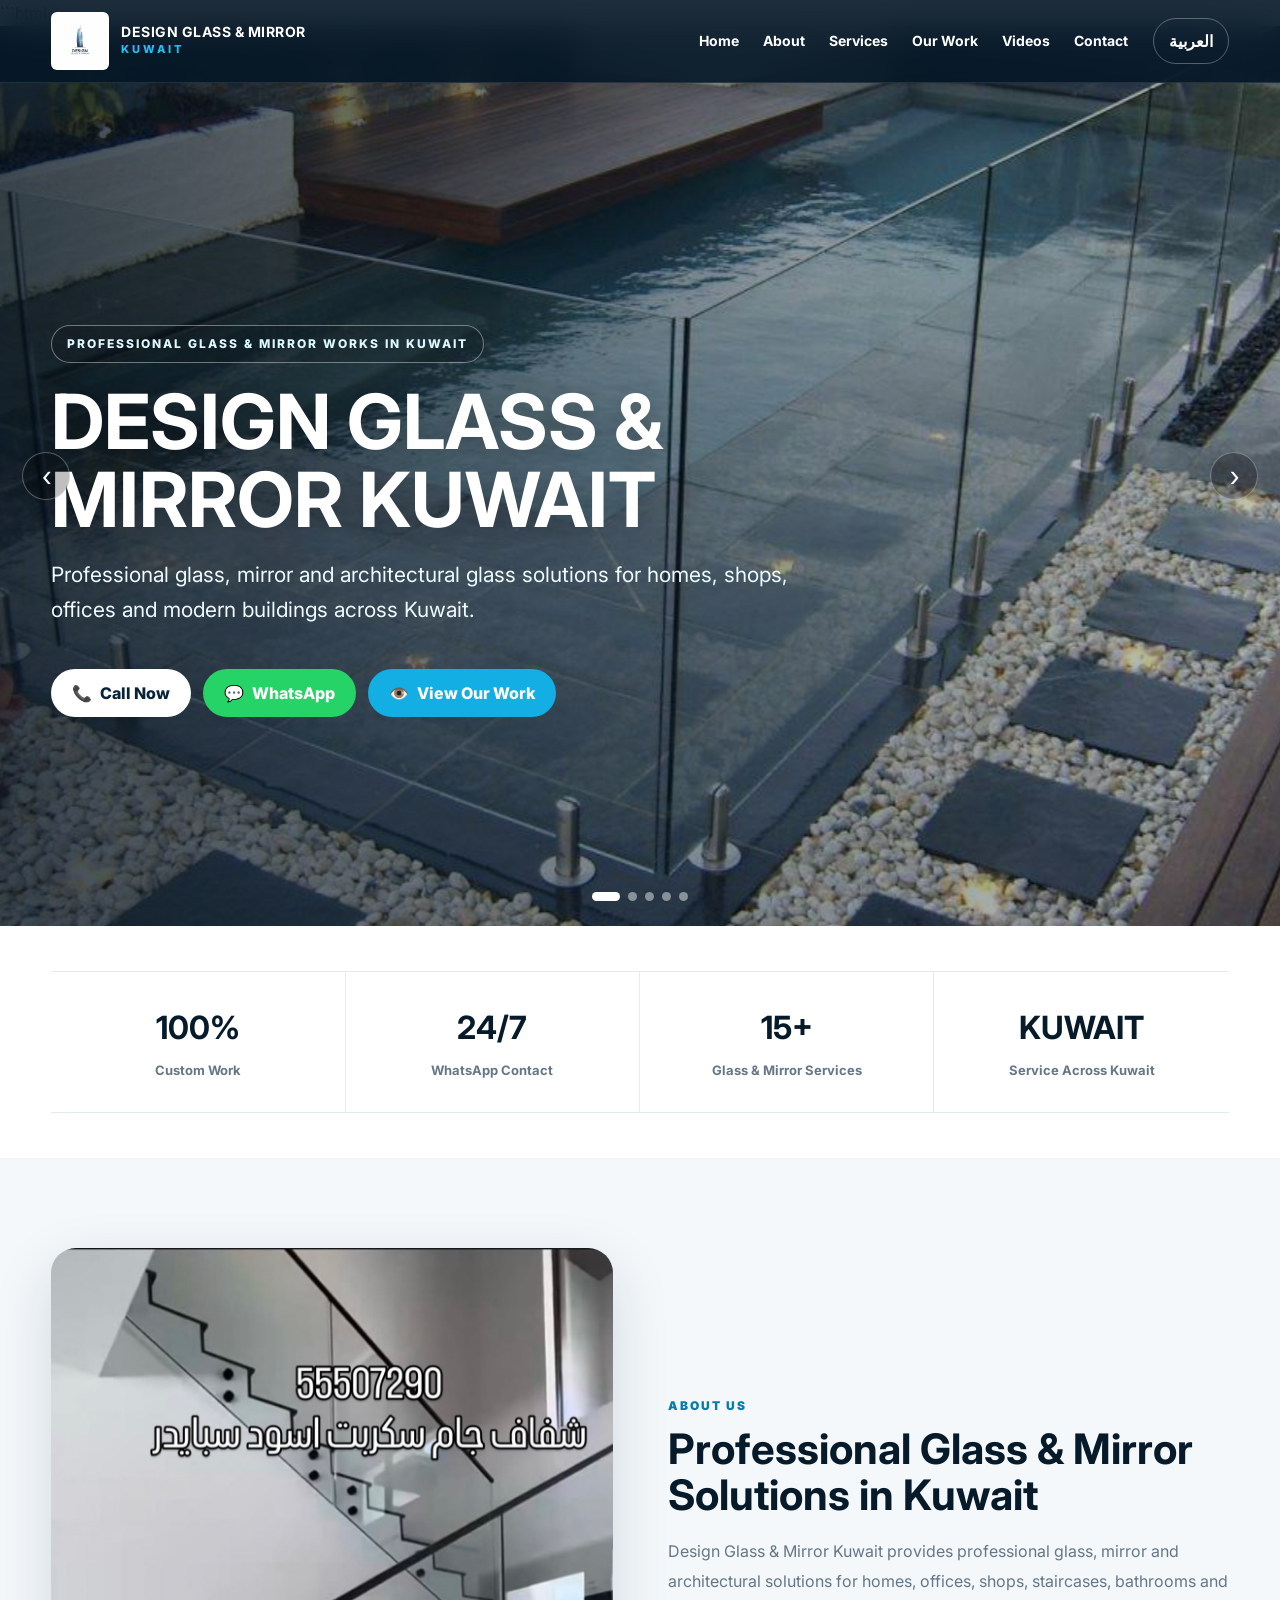
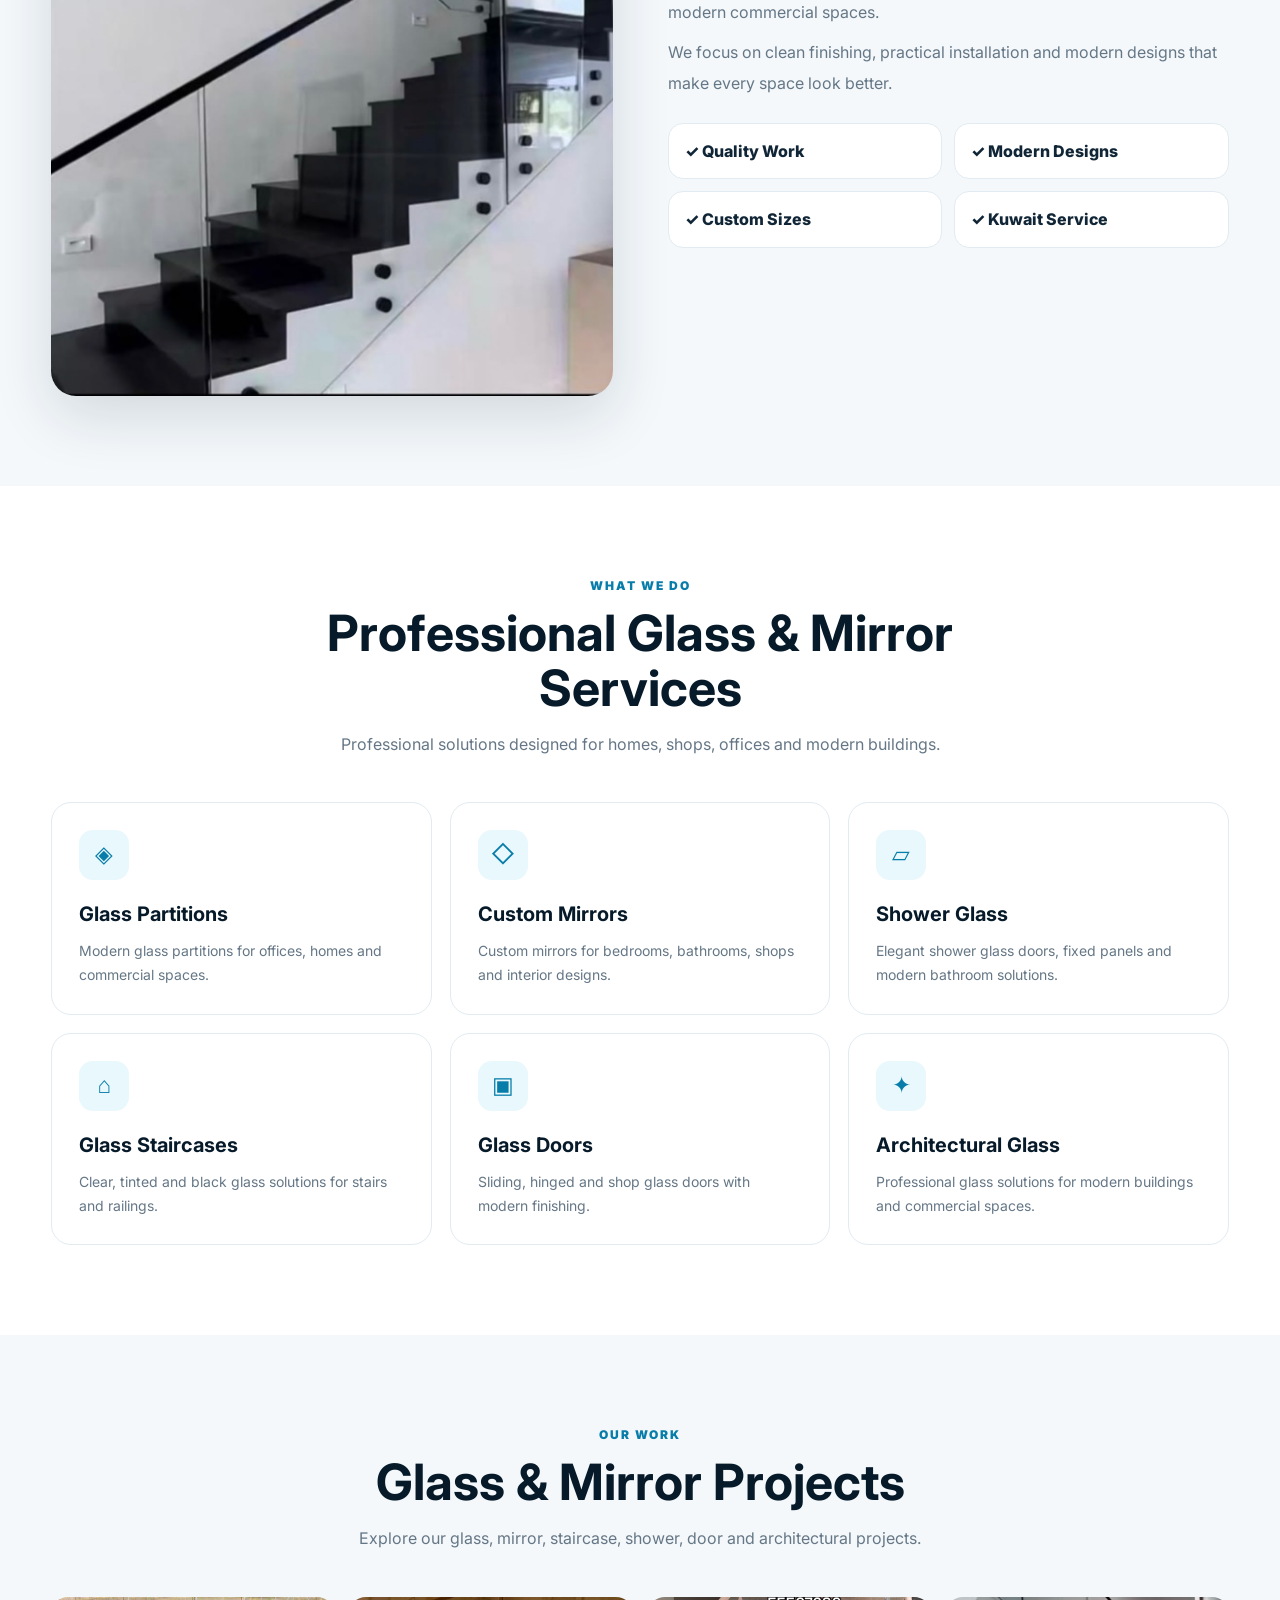
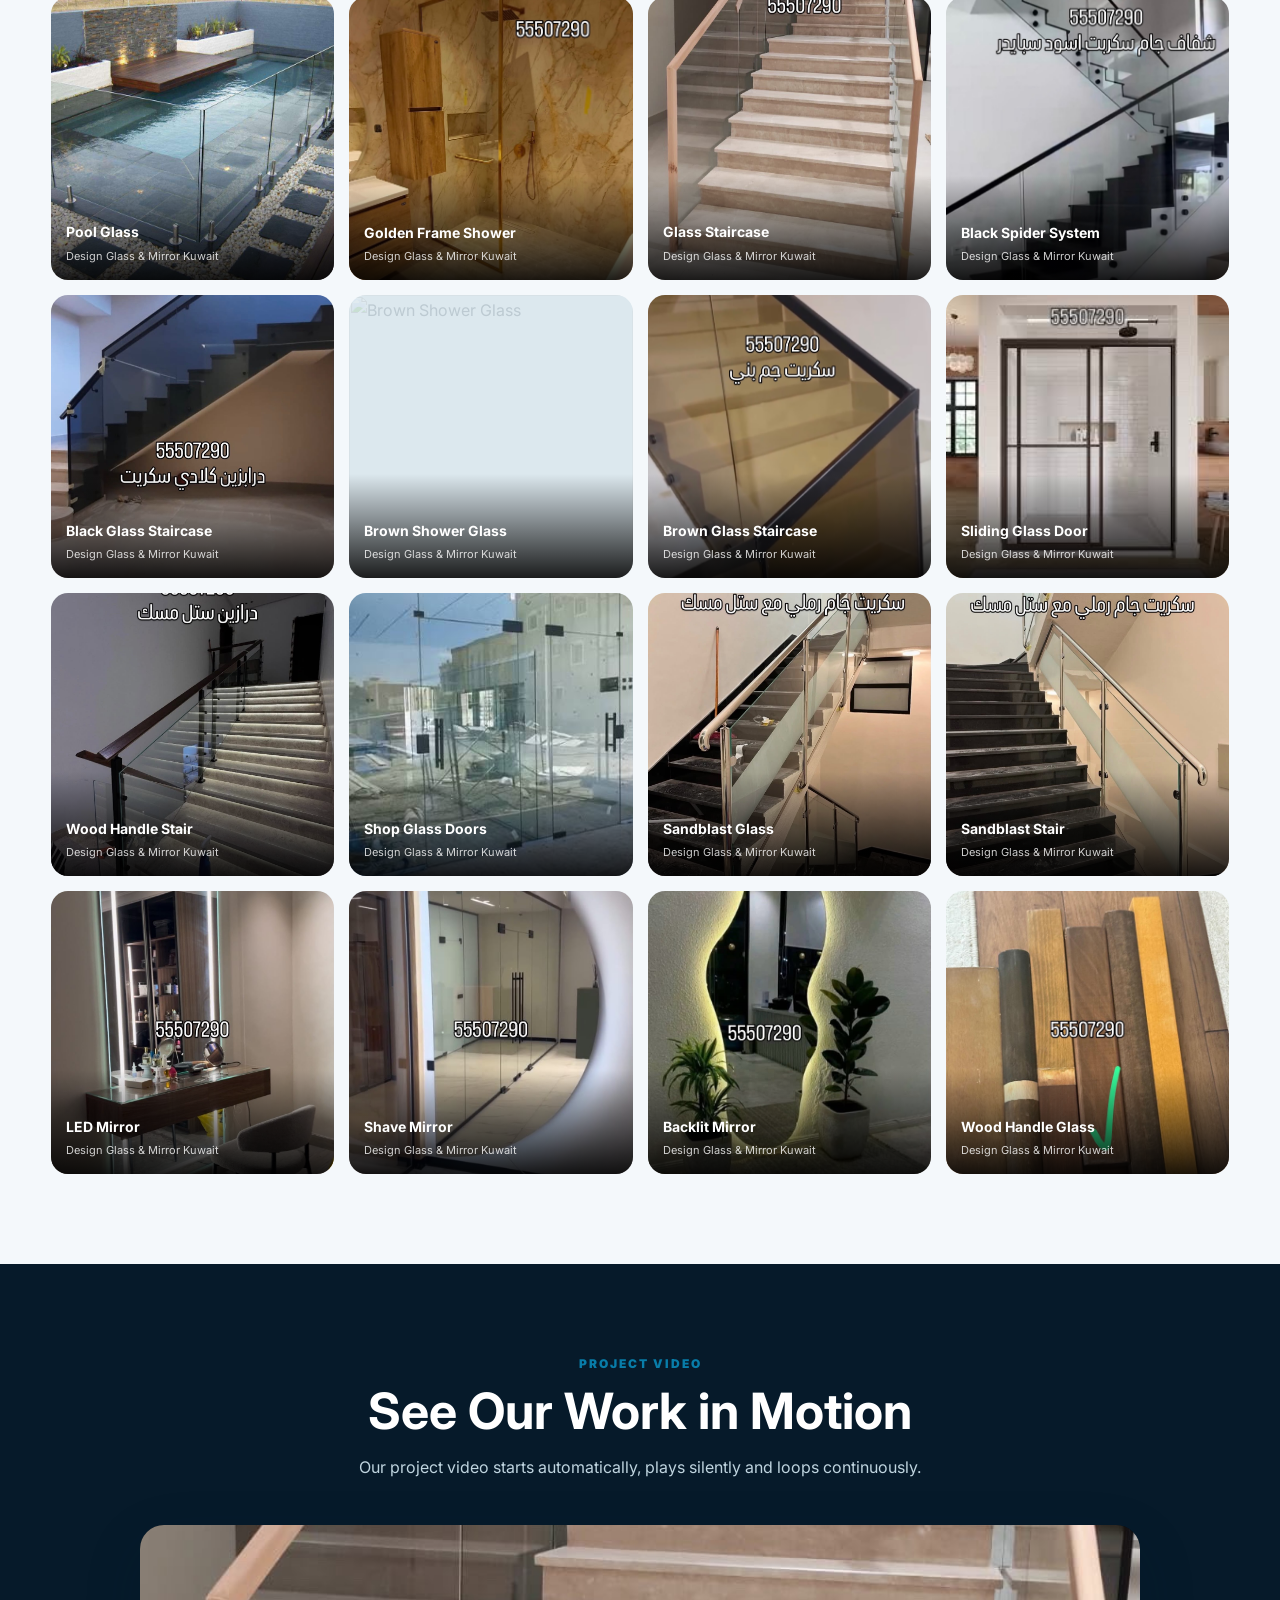
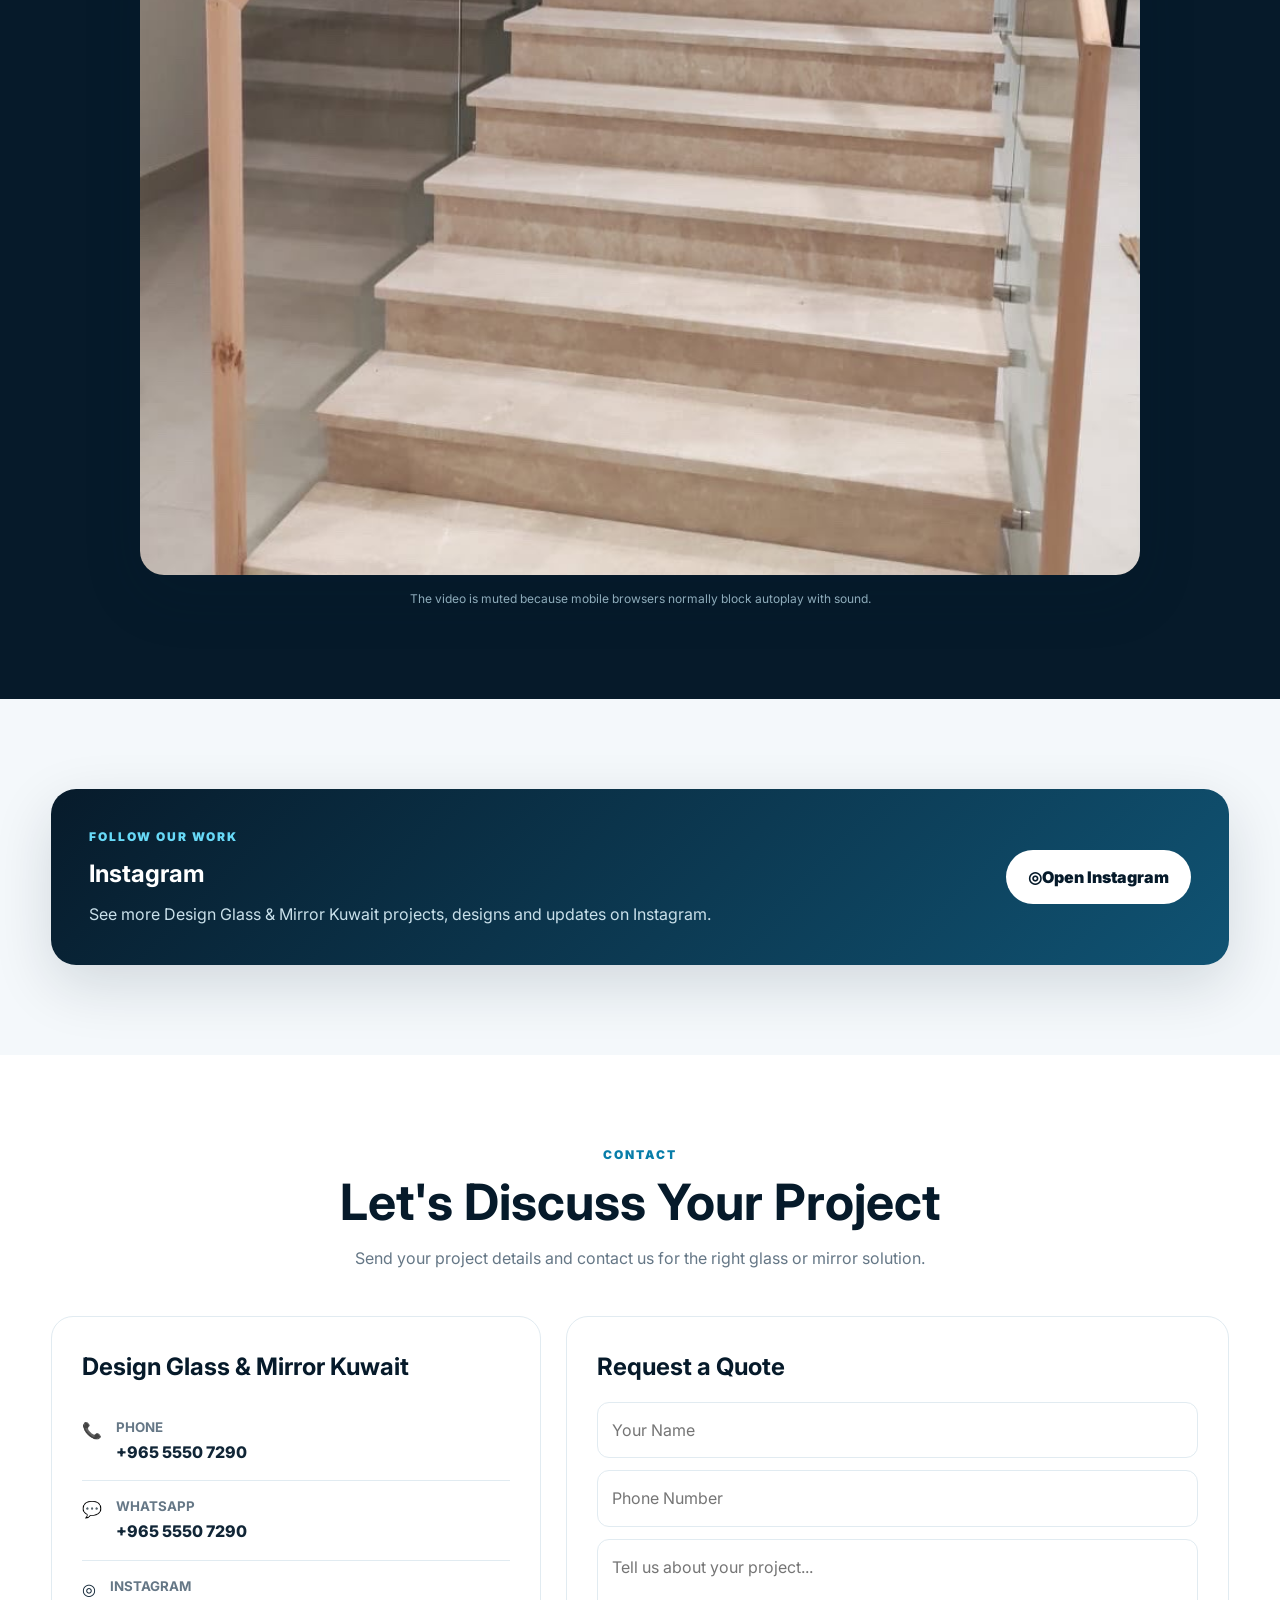
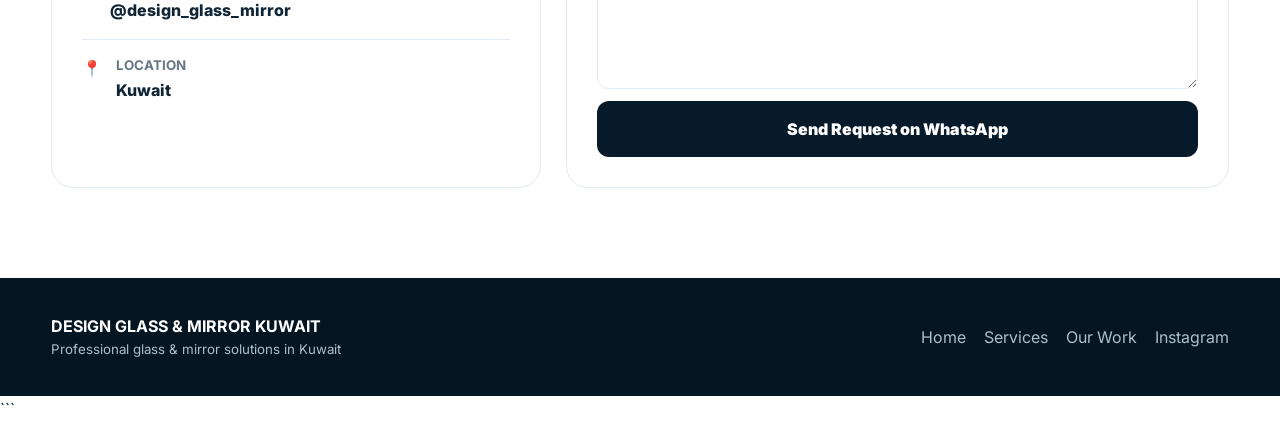
==== commit 71b97be1: "Update print statement from 'Hello' to 'Goodbye'" ====
--- a/index.html
+++ b/index.html
@@ -1,1917 +1,2586 @@
+```html
 <!DOCTYPE html>
 <html lang="en" dir="ltr">
 <head>
 <meta charset="UTF-8">
 <meta name="viewport" content="width=device-width, initial-scale=1.0">
 
-<meta name="description" content="Design Glass & Mirror Kuwait — professional glass, mirror and architectural glass solutions across Kuwait.">
+<meta name="description"
+content="Design Glass & Mirror Kuwait — professional glass, mirrors, shower glass, staircases, doors, partitions and architectural glass solutions across Kuwait.">
+
+<meta name="keywords"
+content="glass Kuwait, mirror Kuwait, glass company Kuwait, glass staircase Kuwait, shower glass Kuwait, glass doors Kuwait, mirrors Kuwait, architectural glass Kuwait, Design Glass Mirror Kuwait">
+
+<meta name="author" content="Design Glass & Mirror Kuwait">
 
 <title>Design Glass & Mirror Kuwait</title>
 
 <link rel="preconnect" href="https://fonts.googleapis.com">
 <link rel="preconnect" href="https://fonts.gstatic.com" crossorigin>
-
-<link href="https://fonts.googleapis.com/css2?family=Inter:wght@400;500;600;700;800&family=Cairo:wght@400;600;700;800&display=swap" rel="stylesheet">
+<link href="https://fonts.googleapis.com/css2?family=Cairo:wght@400;500;600;700;800&family=Inter:wght@400;500;600;700;800&display=swap" rel="stylesheet">
 
 <style>
-
 :root{
---navy:#071827;
---navy2:#0d2639;
---cyan:#18b9ef;
---cyan2:#0b8fc4;
---green:#25d366;
---gold:#d9a441;
---white:#fff;
---ink:#102335;
---muted:#667788;
---light:#f4f8fb;
---line:#e4edf3;
---shadow:0 18px 55px rgba(5,28,48,.12);
---radius:22px;
+  --navy:#061a2a;
+  --navy2:#0b3048;
+  --blue:#13afe4;
+  --blue2:#087da9;
+  --green:#25d366;
+  --gold:#d4a44d;
+  --white:#fff;
+  --dark:#102536;
+  --muted:#657786;
+  --light:#f4f8fb;
+  --line:#e1ebf1;
+  --shadow:0 20px 60px rgba(4,25,42,.14);
+  --radius:22px;
 }
 
 *{
-box-sizing:border-box;
-margin:0;
-padding:0;
+  box-sizing:border-box;
+  margin:0;
+  padding:0;
 }
 
 html{
-scroll-behavior:smooth;
+  scroll-behavior:smooth;
 }
 
 body{
-font-family:Inter,Arial,sans-serif;
-color:var(--ink);
-background:#fff;
-line-height:1.6;
+  font-family:Inter,Arial,sans-serif;
+  color:var(--dark);
+  background:#fff;
+  line-height:1.65;
 }
 
 body.ar{
-font-family:Cairo,Arial,sans-serif;
+  font-family:Cairo,Arial,sans-serif;
 }
 
 a{
-text-decoration:none;
-color:inherit;
+  text-decoration:none;
+  color:inherit;
 }
 
 button{
-font:inherit;
-border:0;
-cursor:pointer;
+  font:inherit;
+  cursor:pointer;
+}
+
+img{
+  max-width:100%;
 }
 
 .container{
-width:min(1180px,92%);
-margin:auto;
-}
+  width:min(1180px,92%);
+  margin:auto;
+}
+
+/* ================= HEADER ================= */
+
+header{
+  position:fixed;
+  z-index:1000;
+  top:0;
+  left:0;
+  right:0;
+  background:rgba(5,23,38,.90);
+  backdrop-filter:blur(16px);
+  border-bottom:1px solid rgba(255,255,255,.1);
+}
+
+.nav{
+  height:82px;
+  display:flex;
+  align-items:center;
+  gap:25px;
+}
+
+.brand{
+  display:flex;
+  align-items:center;
+  gap:12px;
+  margin-right:auto;
+}
+
+.brand img{
+  width:58px;
+  height:58px;
+  object-fit:contain;
+  background:#fff;
+  border-radius:6px;
+  padding:4px;
+}
+
+.brand-text strong{
+  display:block;
+  color:#fff;
+  font-size:14px;
+  line-height:1.1;
+  letter-spacing:.5px;
+}
+
+.brand-text span{
+  color:#20c1f1;
+  font-size:11px;
+  font-weight:800;
+  letter-spacing:3px;
+}
+
+.navlinks{
+  display:flex;
+  align-items:center;
+  gap:24px;
+}
+
+.navlinks a{
+  color:#fff;
+  font-size:14px;
+  font-weight:700;
+  transition:.2s;
+}
+
+.navlinks a:hover{
+  color:#28c7f5;
+}
+
+.nav-actions{
+  display:flex;
+  align-items:center;
+  gap:8px;
+}
+
+.lang-btn,
+.menu-btn{
+  background:transparent;
+  border:1px solid rgba(255,255,255,.3);
+  color:#fff;
+  border-radius:999px;
+  padding:9px 15px;
+  font-weight:800;
+}
+
+.menu-btn{
+  display:none;
+}
+
+/* ================= HERO ================= */
+
+.hero{
+  position:relative;
+  min-height:780px;
+  height:100vh;
+  max-height:920px;
+  overflow:hidden;
+  background:#061a2a;
+  color:#fff;
+}
+
+.hero-slide{
+  position:absolute;
+  inset:-4%;
+  background-size:cover;
+  background-position:center center;
+  background-repeat:no-repeat;
+  opacity:0;
+  transform:scale(1.03);
+  z-index:0;
+  transition:opacity 1.2s ease;
+}
+
+.hero-slide.active{
+  opacity:1;
+  animation:heroMove 7s ease-in-out forwards;
+}
+
+.hero-slide::after{
+  content:"";
+  position:absolute;
+  inset:0;
+  background:
+    linear-gradient(
+      90deg,
+      rgba(2,16,28,.82),
+      rgba(2,16,28,.46) 52%,
+      rgba(2,16,28,.18)
+    );
+}
+
+@keyframes heroMove{
+  0%{
+    transform:scale(1.03);
+    background-position:center top;
+  }
+
+  45%{
+    transform:scale(1.09);
+    background-position:center center;
+  }
+
+  100%{
+    transform:scale(1.15);
+    background-position:center bottom;
+  }
+}
+
+.hero-content{
+  position:relative;
+  z-index:4;
+  min-height:780px;
+  height:100%;
+  display:flex;
+  align-items:center;
+  padding-top:90px;
+}
+
+.hero-copy{
+  max-width:820px;
+  animation:heroText .9s ease both;
+}
+
+@keyframes heroText{
+  from{
+    opacity:0;
+    transform:translateY(35px);
+  }
+  to{
+    opacity:1;
+    transform:translateY(0);
+  }
+}
+
+.hero-badge{
+  display:inline-flex;
+  padding:8px 15px;
+  border:1px solid rgba(255,255,255,.4);
+  border-radius:999px;
+  background:rgba(0,0,0,.12);
+  backdrop-filter:blur(5px);
+  color:#dff8ff;
+  font-size:12px;
+  font-weight:800;
+  letter-spacing:2px;
+  margin-bottom:20px;
+}
+
+.hero h1{
+  font-size:clamp(42px,6vw,76px);
+  line-height:1.02;
+  margin-bottom:20px;
+  text-shadow:0 5px 30px rgba(0,0,0,.35);
+}
+
+.hero p{
+  max-width:760px;
+  color:#eefaff;
+  font-size:clamp(16px,2vw,21px);
+}
+
+.hero-buttons{
+  display:flex;
+  gap:12px;
+  flex-wrap:wrap;
+  margin-top:42px;
+}
+
+.btn{
+  display:inline-flex;
+  align-items:center;
+  justify-content:center;
+  gap:8px;
+  min-height:48px;
+  padding:0 21px;
+  border-radius:999px;
+  font-weight:800;
+  transition:.25s;
+}
+
+.btn:hover{
+  transform:translateY(-3px);
+}
+
+.btn-white{
+  background:#fff;
+  color:#092338;
+}
+
+.btn-green{
+  background:var(--green);
+  color:#fff;
+}
+
+.btn-blue{
+  background:var(--blue);
+  color:#fff;
+}
+
+.hero-dots{
+  position:absolute;
+  z-index:6;
+  left:50%;
+  bottom:25px;
+  transform:translateX(-50%);
+  display:flex;
+  gap:8px;
+}
+
+.hero-dot{
+  width:9px;
+  height:9px;
+  padding:0;
+  border:0;
+  border-radius:99px;
+  background:rgba(255,255,255,.45);
+}
+
+.hero-dot.active{
+  width:28px;
+  background:#fff;
+}
+
+.hero-arrow{
+  position:absolute;
+  z-index:6;
+  top:50%;
+  transform:translateY(-50%);
+  width:48px;
+  height:48px;
+  border-radius:50%;
+  color:#fff;
+  background:rgba(0,0,0,.25);
+  border:1px solid rgba(255,255,255,.3);
+  font-size:28px;
+}
+
+.hero-prev{
+  left:22px;
+}
+
+.hero-next{
+  right:22px;
+}
+
+/* ================= GENERAL ================= */
 
 .section{
-padding:90px 0;
-}
-
-.eyebrow{
-display:inline-flex;
-align-items:center;
-gap:9px;
-color:var(--cyan2);
-font-size:13px;
-font-weight:800;
-letter-spacing:2px;
-text-transform:uppercase;
-margin-bottom:12px;
-}
-
-.eyebrow:before{
-content:"";
-width:32px;
-height:2px;
-background:var(--cyan);
-}
-
-h2{
-font-size:clamp(32px,4vw,48px);
-line-height:1.1;
-margin-bottom:16px;
-}
-
-.section-intro{
-max-width:720px;
-color:var(--muted);
-font-size:17px;
-}
-
-.center{
-text-align:center;
-}
-
-.center .section-intro{
-margin:auto;
-}
-
-/* HEADER */
-
-header{
-position:fixed;
-z-index:1000;
-top:0;
-left:0;
-right:0;
-background:rgba(7,24,39,.90);
-backdrop-filter:blur(14px);
-border-bottom:1px solid rgba(255,255,255,.08);
-}
-
-.nav{
-height:82px;
-display:flex;
-align-items:center;
-gap:28px;
-}
-
-.brand{
-display:flex;
-align-items:center;
-gap:13px;
-margin-right:auto;
-}
-
-.brand img{
-width:58px;
-height:58px;
-object-fit:contain;
-background:#fff;
-border-radius:5px;
-padding:4px;
-}
-
-.brand strong{
-color:#fff;
-font-size:15px;
-line-height:1.05;
-display:block;
-letter-spacing:.4px;
-}
-
-.brand span{
-color:#22c7ff;
-font-size:11px;
-letter-spacing:2px;
-font-weight:800;
-}
-
-.navlinks{
-display:flex;
-align-items:center;
-gap:25px;
-}
-
-.navlinks a{
-color:#fff;
-font-weight:700;
-font-size:14px;
-opacity:.92;
-transition:.2s;
-}
-
-.navlinks a:hover{
-color:#22c7ff;
-}
-
-.nav-actions{
-display:flex;
-gap:9px;
-align-items:center;
-}
-
-.lang,.menu{
-background:transparent;
-border:1px solid rgba(255,255,255,.25);
-color:#fff;
-border-radius:999px;
-padding:10px 16px;
-font-weight:800;
-}
-
-.menu{
-display:none;
-}
-
-/* HERO */
-
-.hero{
-position:relative;
-min-height:760px;
-display:flex;
-align-items:center;
-overflow:hidden;
-background:#081a2b;
-color:#fff;
-}
-
-.hero-slide{
-position:absolute;
-inset:-3%;
-background-size:cover;
-background-position:center;
-background-repeat:no-repeat;
-opacity:0;
-transform:scale(1.03);
-transition:opacity 1s ease;
-z-index:0;
-}
-
-.hero-slide.active{
-opacity:1;
-animation:panZoom 7s ease-in-out forwards;
-}
-
-.hero-slide:after{
-content:"";
-position:absolute;
-inset:0;
-background:
-linear-gradient(
-90deg,
-rgba(4,18,31,.80),
-rgba(4,18,31,.42) 55%,
-rgba(4,18,31,.20)
-);
-}
-
-.hero-inner{
-position:relative;
-z-index:3;
-width:100%;
-padding-top:115px;
-padding-bottom:90px;
-}
-
-.hero-copy{
-max-width:820px;
-animation:dropIn .9s cubic-bezier(.2,.8,.2,1) both;
-}
-
-.hero-copy.replay{
-animation:none;
-}
-
-.hero-copy.replay{
-animation:dropIn .9s cubic-bezier(.2,.8,.2,1) both;
-}
-
-.hero-badge{
-display:inline-flex;
-border:1px solid rgba(255,255,255,.38);
-border-radius:999px;
-padding:8px 15px;
-font-size:12px;
-font-weight:800;
-letter-spacing:2px;
-color:#d8f6ff;
-margin-bottom:18px;
-}
-
-.hero h1{
-font-size:clamp(42px,6vw,76px);
-line-height:1.02;
-max-width:850px;
-margin-bottom:20px;
-text-shadow:0 5px 30px rgba(0,0,0,.3);
-}
-
-.hero p{
-font-size:clamp(17px,2vw,21px);
-max-width:780px;
-color:#effaff;
-}
-
-.hero-buttons{
-display:flex;
-gap:13px;
-flex-wrap:wrap;
-margin-top:60px;
-}
-
-.btn{
-display:inline-flex;
-align-items:center;
-justify-content:center;
-gap:8px;
-padding:14px 23px;
-border-radius:999px;
-font-weight:800;
-transition:.25s;
-box-shadow:0 10px 25px rgba(0,0,0,.14);
-}
-
-.btn:hover{
-transform:translateY(-3px);
-}
-
-.btn-white{
-background:#fff;
-color:#0d2940;
-}
-
-.btn-green{
-background:var(--green);
-color:#fff;
-}
-
-.btn-cyan{
-background:var(--cyan);
-color:#fff;
-}
-
-.hero-dots{
-position:absolute;
-z-index:5;
-bottom:28px;
-left:50%;
-transform:translateX(-50%);
-display:flex;
-gap:8px;
-}
-
-.dot{
-width:9px;
-height:9px;
-border-radius:50%;
-background:rgba(255,255,255,.45);
-transition:.25s;
-}
-
-.dot.active{
-width:28px;
-border-radius:10px;
-background:#fff;
-}
-
-.hero-arrow{
-position:absolute;
-z-index:5;
-top:50%;
-transform:translateY(-50%);
-width:48px;
-height:48px;
-border-radius:50%;
-background:rgba(0,0,0,.25);
-color:#fff;
-border:1px solid rgba(255,255,255,.25);
-font-size:22px;
-}
-
-.hero-prev{
-left:22px;
-}
-
-.hero-next{
-right:22px;
-}
-
-@keyframes panZoom{
-
-0%{
-background-position:center top;
-transform:scale(1.03);
-}
-
-45%{
-background-position:center center;
-transform:scale(1.08);
-}
-
-100%{
-background-position:center bottom;
-transform:scale(1.14);
-}
-
-}
-
-@keyframes dropIn{
-
-0%{
-opacity:0;
-transform:translateY(-90px);
-}
-
-100%{
-opacity:1;
-transform:translateY(0);
-}
-
-}
-
-/* ABOUT */
-
-.about{
-background:#fff;
-}
+  padding:90px 0;
+}
+
+.section.light{
+  background:var(--light);
+}
+
+.section-head{
+  max-width:760px;
+  margin:0 auto 45px;
+  text-align:center;
+}
+
+.kicker{
+  color:var(--blue2);
+  font-size:12px;
+  font-weight:900;
+  letter-spacing:2px;
+  text-transform:uppercase;
+}
+
+.section-head h2{
+  color:var(--navy);
+  font-size:clamp(32px,4vw,50px);
+  line-height:1.1;
+  margin:10px 0 15px;
+}
+
+.section-head p{
+  color:var(--muted);
+  font-size:16px;
+}
+
+/* ================= STATS ================= */
+
+.stats{
+  display:grid;
+  grid-template-columns:repeat(4,1fr);
+  border-top:1px solid var(--line);
+  border-bottom:1px solid var(--line);
+}
+
+.stat{
+  padding:30px 15px;
+  text-align:center;
+  border-right:1px solid var(--line);
+}
+
+.stat:last-child{
+  border-right:0;
+}
+
+.stat strong{
+  display:block;
+  color:var(--navy);
+  font-size:32px;
+}
+
+.stat span{
+  display:block;
+  color:var(--muted);
+  font-size:13px;
+  font-weight:700;
+  margin-top:5px;
+}
+
+/* ================= ABOUT ================= */
 
 .about-grid{
-display:grid;
-grid-template-columns:1.1fr .9fr;
-gap:55px;
-align-items:center;
+  display:grid;
+  grid-template-columns:1fr 1fr;
+  gap:55px;
+  align-items:center;
+}
+
+.about-image{
+  min-height:450px;
+  border-radius:25px;
+  overflow:hidden;
+  box-shadow:var(--shadow);
+}
+
+.about-image img{
+  width:100%;
+  height:100%;
+  object-fit:cover;
+}
+
+.about-copy h2{
+  color:var(--navy);
+  font-size:42px;
+  line-height:1.1;
+  margin:10px 0 18px;
 }
 
 .about-copy p{
-color:var(--muted);
-font-size:17px;
-margin:12px 0;
-}
-
-.feature-list{
-display:grid;
-grid-template-columns:1fr 1fr;
-gap:12px;
-margin-top:25px;
-}
-
-.feature{
-padding:16px;
-border:1px solid var(--line);
-border-radius:16px;
-background:#fbfdff;
-font-weight:800;
-}
-
-.feature b{
-color:var(--cyan2);
-}
-
-.about-card{
-min-height:390px;
-border-radius:28px;
-background:
-linear-gradient(145deg,#0b263a,#0a5d83);
-padding:42px;
-color:#fff;
-display:flex;
-flex-direction:column;
-justify-content:end;
-box-shadow:var(--shadow);
-position:relative;
-overflow:hidden;
-}
-
-.about-card:before{
-content:"";
-position:absolute;
-width:300px;
-height:300px;
-border-radius:50%;
-background:rgba(24,185,239,.18);
-top:-120px;
-right:-90px;
-}
-
-.about-card h3{
-font-size:30px;
-position:relative;
-}
-
-.about-card p{
-color:#d9f4ff;
-position:relative;
-margin-top:8px;
-}
-
-/* SERVICES */
-
-.services{
-background:var(--light);
-}
+  color:var(--muted);
+  line-height:1.9;
+  margin:10px 0;
+}
+
+.checks{
+  display:grid;
+  grid-template-columns:1fr 1fr;
+  gap:12px;
+  margin-top:25px;
+}
+
+.check{
+  padding:14px 16px;
+  background:#fff;
+  border:1px solid var(--line);
+  border-radius:15px;
+  font-weight:800;
+}
+
+/* ================= SERVICES ================= */
 
 .service-grid{
-display:grid;
-grid-template-columns:repeat(3,1fr);
-gap:20px;
-margin-top:40px;
+  display:grid;
+  grid-template-columns:repeat(3,1fr);
+  gap:18px;
 }
 
 .service{
-background:#fff;
-border:1px solid var(--line);
-border-radius:20px;
-padding:28px;
-box-shadow:0 10px 30px rgba(10,40,65,.05);
-transition:.25s;
-cursor:pointer;
+  background:#fff;
+  border:1px solid var(--line);
+  border-radius:20px;
+  padding:27px;
+  transition:.25s;
+  cursor:pointer;
 }
 
 .service:hover{
-transform:translateY(-6px);
-box-shadow:var(--shadow);
+  transform:translateY(-6px);
+  box-shadow:var(--shadow);
 }
 
 .service-icon{
-width:52px;
-height:52px;
-border-radius:15px;
-background:#e7f8ff;
-color:var(--cyan2);
-display:grid;
-place-items:center;
-font-size:25px;
-margin-bottom:20px;
+  width:50px;
+  height:50px;
+  border-radius:14px;
+  background:#e8f8fd;
+  color:var(--blue2);
+  display:grid;
+  place-items:center;
+  font-size:23px;
+  margin-bottom:18px;
 }
 
 .service h3{
-font-size:21px;
-margin-bottom:7px;
+  color:var(--navy);
+  margin-bottom:8px;
+  font-size:20px;
 }
 
 .service p{
-color:var(--muted);
-}
-
-/* GALLERY */
-
-.gallery{
-background:#fff;
-}
-
-.gallery-grid{
-display:grid;
-grid-template-columns:repeat(3,1fr);
-gap:18px;
-margin-top:40px;
-}
-
-.gallery-card{
-height:300px;
-border-radius:20px;
-overflow:hidden;
-position:relative;
-background:#eaf3f7;
-box-shadow:0 10px 28px rgba(10,35,55,.08);
-cursor:pointer;
-}
-
-.gallery-card img{
-width:100%;
-height:100%;
-object-fit:cover;
-display:block;
-transition:transform .55s;
-}
-
-.gallery-card:hover img{
-transform:scale(1.08);
-}
-
-.gallery-card:after{
-content:"";
-position:absolute;
-inset:45% 0 0;
-background:
-linear-gradient(
-transparent,
-rgba(0,0,0,.85)
-);
-}
-
-.gallery-caption{
-position:absolute;
-z-index:2;
-left:18px;
-right:18px;
-bottom:15px;
-color:#fff;
-font-weight:800;
-font-size:16px;
-}
-
-/* VIDEOS */
-
-.videos{
-background:var(--navy);
-}
-
-.videos h2,
-.videos .eyebrow{
-color:#fff;
-}
-
-.videos .section-intro{
-color:#bdd3df;
-}
-
-.video-grid{
-display:grid;
-grid-template-columns:repeat(2,1fr);
-gap:24px;
-margin-top:40px;
-}
-
-.video-card{
-border-radius:20px;
-overflow:hidden;
-background:#102c41;
-box-shadow:var(--shadow);
-}
-
-.video-card video{
-width:100%;
-aspect-ratio:16/9;
-display:block;
-background:#02080e;
-object-fit:cover;
-}
-
-.video-card .video-info{
-padding:18px;
-color:#fff;
-}
-
-.video-info p{
-color:#abc5d3;
-margin-top:4px;
+  color:var(--muted);
+  font-size:14px;
+  line-height:1.7;
+}
+
+/* ================= PROJECTS ================= */
+
+.project-grid{
+  display:grid;
+  grid-template-columns:repeat(4,1fr);
+  gap:15px;
+}
+
+.project{
+  position:relative;
+  aspect-ratio:1/1;
+  overflow:hidden;
+  border-radius:17px;
+  background:#dce8ee;
+  cursor:pointer;
+}
+
+.project img{
+  width:100%;
+  height:100%;
+  object-fit:cover;
+  display:block;
+  transition:.6s;
+}
+
+.project:hover img{
+  transform:scale(1.08);
+}
+
+.project-overlay{
+  position:absolute;
+  z-index:2;
+  left:0;
+  right:0;
+  bottom:0;
+  padding:45px 15px 15px;
+  color:#fff;
+  background:linear-gradient(transparent,rgba(0,0,0,.88));
+}
+
+.project-overlay strong{
+  display:block;
+  font-size:14px;
+}
+
+.project-overlay span{
+  display:block;
+  font-size:11px;
+  opacity:.8;
+  margin-top:3px;
+}
+
+/* ================= VIDEO ================= */
+
+.video-section{
+  background:var(--navy);
+  color:#fff;
+}
+
+.video-section .section-head h2{
+  color:#fff;
+}
+
+.video-section .section-head p{
+  color:#bfd4df;
+}
+
+.video-box{
+  max-width:1000px;
+  margin:auto;
+  border-radius:24px;
+  overflow:hidden;
+  background:#020a10;
+  box-shadow:var(--shadow);
+}
+
+.video-box video{
+  width:100%;
+  display:block;
+  max-height:650px;
+  object-fit:cover;
+  background:#020a10;
 }
 
 .video-note{
-margin-top:22px;
-color:#8fb0c0;
-font-size:13px;
-}
-
-/* WHY */
-
-.why{
-background:#f7fafc;
-}
-
-.why-grid{
-display:grid;
-grid-template-columns:repeat(4,1fr);
-gap:18px;
-margin-top:40px;
-}
-
-.why-card{
-background:#fff;
-border:1px solid var(--line);
-padding:25px;
-border-radius:18px;
-}
-
-.why-card b{
-font-size:22px;
-color:var(--cyan2);
-}
-
-.why-card h3{
-margin:10px 0 6px;
-}
-
-.why-card p{
-color:var(--muted);
-font-size:14px;
-}
-
-/* CONTACT */
-
-.contact{
-background:#fff;
-}
+  text-align:center;
+  color:#8eacbb;
+  font-size:12px;
+  margin-top:14px;
+}
+
+/* ================= INSTAGRAM ================= */
+
+.instagram-box{
+  display:flex;
+  align-items:center;
+  justify-content:space-between;
+  gap:25px;
+  padding:38px;
+  border-radius:25px;
+  color:#fff;
+  background:linear-gradient(135deg,#071b2b,#105373);
+  box-shadow:var(--shadow);
+}
+
+.instagram-box h2{
+  margin:7px 0;
+}
+
+.instagram-box p{
+  color:#c9e0ea;
+}
+
+.instagram-btn{
+  display:inline-flex;
+  align-items:center;
+  justify-content:center;
+  padding:14px 22px;
+  border-radius:999px;
+  background:#fff;
+  color:var(--navy);
+  font-weight:900;
+  white-space:nowrap;
+}
+
+/* ================= CONTACT ================= */
 
 .contact-grid{
-display:grid;
-grid-template-columns:1fr 1fr;
-gap:25px;
-margin-top:40px;
+  display:grid;
+  grid-template-columns:.85fr 1.15fr;
+  gap:25px;
 }
 
 .contact-card{
-border-radius:24px;
-padding:32px;
-background:var(--light);
-border:1px solid var(--line);
+  padding:30px;
+  border:1px solid var(--line);
+  border-radius:22px;
+  background:#fff;
+}
+
+.contact-card h3{
+  color:var(--navy);
+  margin-bottom:15px;
+  font-size:24px;
 }
 
 .contact-row{
-display:flex;
-gap:15px;
-align-items:flex-start;
-padding:17px 0;
-border-bottom:1px solid var(--line);
+  display:flex;
+  gap:14px;
+  padding:15px 0;
+  border-bottom:1px solid var(--line);
 }
 
 .contact-row:last-child{
-border-bottom:0;
-}
-
-.contact-icon{
-font-size:23px;
+  border-bottom:0;
 }
 
 .contact-row small{
-color:var(--muted);
-display:block;
-}
-
+  display:block;
+  color:var(--muted);
+  font-weight:700;
+}
+
+.contact-row a,
 .contact-row strong{
-font-size:17px;
-}
-
-.quote{
-background:
-linear-gradient(
-145deg,
-#082137,
-#0a668c
-);
-color:#fff;
-}
-
-.quote p{
-color:#d3f1fb;
-margin-bottom:22px;
-}
-
-.quote .btn{
-box-shadow:none;
-}
-
-/* FOOTER */
+  font-weight:800;
+}
+
+.quote-form{
+  display:grid;
+  gap:12px;
+}
+
+.quote-form input,
+.quote-form textarea{
+  width:100%;
+  border:1px solid var(--line);
+  border-radius:12px;
+  padding:14px;
+  font:inherit;
+  outline:none;
+}
+
+.quote-form input:focus,
+.quote-form textarea:focus{
+  border-color:var(--blue);
+}
+
+.quote-form textarea{
+  min-height:150px;
+  resize:vertical;
+}
+
+.quote-form button{
+  border:0;
+  background:var(--navy);
+  color:#fff;
+  padding:15px;
+  border-radius:12px;
+  font-weight:900;
+}
+
+/* ================= FOOTER ================= */
 
 footer{
-background:#061522;
-color:#b8cad5;
-padding:35px 0;
-}
-
-.footer-inner{
-display:flex;
-justify-content:space-between;
-gap:20px;
-align-items:center;
-}
-
-.footer-brand{
-color:#fff;
-font-weight:800;
+  background:#051522;
+  color:#abc0cb;
+  padding:35px 0;
+}
+
+.footer{
+  display:flex;
+  align-items:center;
+  justify-content:space-between;
+  gap:20px;
+}
+
+.footer strong{
+  color:#fff;
 }
 
 .footer-links{
-display:flex;
-gap:18px;
-font-size:13px;
-}
-
-.footer-links a:hover{
-color:#fff;
-}
-
-/* MODAL */
+  display:flex;
+  gap:18px;
+  flex-wrap:wrap;
+}
+
+/* ================= MODAL ================= */
 
 .modal{
-position:fixed;
-inset:0;
-background:rgba(2,12,20,.78);
-z-index:2000;
-display:none;
-align-items:center;
-justify-content:center;
-padding:20px;
+  position:fixed;
+  inset:0;
+  z-index:3000;
+  display:none;
+  align-items:center;
+  justify-content:center;
+  padding:20px;
+  background:rgba(0,10,18,.82);
 }
 
 .modal.open{
-display:flex;
+  display:flex;
 }
 
 .modal-box{
-background:#fff;
-border-radius:24px;
-max-width:800px;
-width:100%;
-max-height:90vh;
-overflow:auto;
-position:relative;
+  width:min(850px,100%);
+  max-height:90vh;
+  overflow:auto;
+  background:#fff;
+  border-radius:22px;
+  position:relative;
 }
 
 .modal-box img{
-width:100%;
-max-height:500px;
-object-fit:cover;
+  width:100%;
+  max-height:550px;
+  object-fit:cover;
 }
 
 .modal-content{
-padding:25px;
+  padding:25px;
+}
+
+.modal-content h3{
+  color:var(--navy);
+  font-size:27px;
 }
 
 .modal-content p{
-color:var(--muted);
-margin-top:8px;
-}
-
-.close{
-position:absolute;
-right:15px;
-top:12px;
-width:40px;
-height:40px;
-border-radius:50%;
-background:rgba(0,0,0,.6);
-color:#fff;
-font-size:25px;
-z-index:3;
-}
-
-/* MOBILE */
-
-@media(max-width:900px){
-
-.navlinks{
-display:none;
-}
-
-.menu{
-display:block;
-}
-
-.service-grid{
-grid-template-columns:repeat(2,1fr);
-}
-
-.gallery-grid{
-grid-template-columns:repeat(2,1fr);
-}
-
-.why-grid{
-grid-template-columns:repeat(2,1fr);
-}
-
-.about-grid,
-.contact-grid{
-grid-template-columns:1fr;
-}
-
-.hero{
-min-height:720px;
-}
-
-.hero-inner{
-padding-top:130px;
-}
-
-.hero h1{
-font-size:52px;
-}
-
+  color:var(--muted);
+  margin:8px 0 20px;
+}
+
+.modal-close{
+  position:absolute;
+  top:12px;
+  right:12px;
+  z-index:4;
+  width:42px;
+  height:42px;
+  border-radius:50%;
+  background:rgba(0,0,0,.65);
+  color:#fff;
+  font-size:25px;
+}
+
+/* ================= RTL ================= */
+
+html[dir="rtl"] body{
+  font-family:Cairo,Arial,sans-serif;
+}
+
+html[dir="rtl"] .hero-copy{
+  text-align:right;
+}
+
+html[dir="rtl"] .hero-buttons{
+  justify-content:flex-start;
+}
+
+html[dir="rtl"] .brand{
+  margin-right:0;
+  margin-left:auto;
+}
+
+html[dir="rtl"] .contact-row{
+  text-align:right;
+}
+
+html[dir="rtl"] .project-overlay{
+  text-align:right;
+}
+
+/* ================= MOBILE ================= */
+
+@media(max-width:950px){
+
+  .nav{
+    height:72px;
+  }
+
+  .navlinks{
+    display:none;
+    position:absolute;
+    top:72px;
+    left:12px;
+    right:12px;
+    padding:16px;
+    background:var(--navy);
+    border-radius:0 0 18px 18px;
+    flex-direction:column;
+    align-items:stretch;
+  }
+
+  .navlinks.open{
+    display:flex;
+  }
+
+  .navlinks a{
+    padding:9px;
+  }
+
+  .menu-btn{
+    display:block;
+  }
+
+  .hero{
+    min-height:720px;
+  }
+
+  .hero-content{
+    min-height:720px;
+    padding-top:100px;
+  }
+
+  .hero h1{
+    font-size:54px;
+  }
+
+  .service-grid{
+    grid-template-columns:1fr 1fr;
+  }
+
+  .project-grid{
+    grid-template-columns:1fr 1fr;
+  }
+
+  .about-grid,
+  .contact-grid{
+    grid-template-columns:1fr;
+  }
+
+  .stats{
+    grid-template-columns:1fr 1fr;
+  }
+
+  .stat:nth-child(2){
+    border-right:0;
+  }
+
+  .stat:nth-child(-n+2){
+    border-bottom:1px solid var(--line);
+  }
+
+  .instagram-box{
+    flex-direction:column;
+    align-items:flex-start;
+  }
 }
 
 @media(max-width:600px){
 
-.nav{
-height:70px;
-}
-
-.brand img{
-width:47px;
-height:47px;
-}
-
-.brand strong{
-font-size:12px;
-}
-
-.brand span{
-font-size:9px;
-}
-
-.nav-actions{
-gap:5px;
-}
-
-.lang{
-padding:8px 12px;
-}
-
-.hero{
-min-height:700px;
-}
-
-.hero-inner{
-padding-top:110px;
-padding-bottom:85px;
-}
-
-.hero h1{
-font-size:42px;
-}
-
-.hero p{
-font-size:16px;
-}
-
-.hero-buttons{
-margin-top:52px;
-flex-direction:column;
-max-width:310px;
-}
-
-.btn{
-width:100%;
-}
-
-.hero-arrow{
-display:none;
-}
-
-.section{
-padding:65px 0;
-}
-
-.service-grid,
-.gallery-grid,
-.video-grid,
-.why-grid{
-grid-template-columns:1fr;
-}
-
-.gallery-card{
-height:270px;
-}
-
-.feature-list{
-grid-template-columns:1fr;
-}
-
-.footer-inner{
-flex-direction:column;
-text-align:center;
-}
-
-.footer-links{
-flex-wrap:wrap;
-justify-content:center;
-}
-
-}
-
+  .container{
+    width:min(100% - 24px,1180px);
+  }
+
+  .brand img{
+    width:46px;
+    height:46px;
+  }
+
+  .brand-text strong{
+    font-size:11px;
+  }
+
+  .brand-text span{
+    font-size:9px;
+  }
+
+  .lang-btn{
+    padding:8px 11px;
+  }
+
+  .hero{
+    min-height:700px;
+    height:100svh;
+  }
+
+  .hero-content{
+    min-height:700px;
+    padding-top:80px;
+  }
+
+  .hero h1{
+    font-size:41px;
+  }
+
+  .hero p{
+    font-size:15px;
+  }
+
+  .hero-buttons{
+    flex-direction:column;
+    max-width:300px;
+    margin-top:32px;
+  }
+
+  .btn{
+    width:100%;
+  }
+
+  .hero-arrow{
+    display:none;
+  }
+
+  .section{
+    padding:68px 0;
+  }
+
+  .service-grid,
+  .project-grid{
+    grid-template-columns:1fr 1fr;
+  }
+
+  .project{
+    border-radius:13px;
+  }
+
+  .project-overlay{
+    padding:35px 9px 9px;
+  }
+
+  .project-overlay strong{
+    font-size:11px;
+  }
+
+  .project-overlay span{
+    display:none;
+  }
+
+  .about-copy h2{
+    font-size:34px;
+  }
+
+  .checks{
+    grid-template-columns:1fr;
+  }
+
+  .instagram-box{
+    padding:28px;
+  }
+
+  .instagram-btn{
+    width:100%;
+  }
+
+  .footer{
+    flex-direction:column;
+    text-align:center;
+  }
+
+  .footer-links{
+    justify-content:center;
+  }
+}
 </style>
 </head>
 
 <body>
 
+<!-- ================= HEADER ================= -->
+
 <header>
-
-<div class="container nav">
-
-<a class="brand" href="#home">
-
-<img src="design logo.jpeg" alt="Design Glass & Mirror Kuwait Logo">
-
-<span>
-<strong>DESIGN GLASS & MIRROR</strong>
-<span>KUWAIT</span>
-</span>
-
-</a>
-
-<nav class="navlinks">
-
-<a href="#home">Home</a>
-<a href="#about">About</a>
-<a href="#services">Services</a>
-<a href="#gallery">Our Work</a>
-<a href="#videos">Videos</a>
-<a href="#contact">Contact</a>
-
-</nav>
-
-<div class="nav-actions">
-
-<button class="lang">العربية</button>
+  <div class="container nav">
+
+    <a class="brand" href="#home">
+
+      <img
+        src="WhatsApp%20Image%202026-08-23%20at%2012.24.46%20PM.jpeg"
+        alt="Design Glass & Mirror Kuwait Logo"
+      >
+
+      <div class="brand-text">
+        <strong>DESIGN GLASS & MIRROR</strong>
+        <span>KUWAIT</span>
+      </div>
+
+    </a>
+
+    <nav class="navlinks" id="navLinks">
+
+      <a href="#home" data-en="Home" data-ar="الرئيسية">Home</a>
+
+      <a href="#about" data-en="About" data-ar="من نحن">About</a>
+
+      <a href="#services" data-en="Services" data-ar="خدماتنا">Services</a>
+
+      <a href="#projects" data-en="Our Work" data-ar="أعمالنا">Our Work</a>
+
+      <a href="#video" data-en="Videos" data-ar="الفيديوهات">Videos</a>
+
+      <a href="#contact" data-en="Contact" data-ar="اتصل بنا">Contact</a>
+
+    </nav>
+
+    <div class="nav-actions">
+
+      <button
+        class="lang-btn"
+        id="langBtn"
+        type="button"
+      >العربية</button>
+
+      <button
+        class="menu-btn"
+        id="menuBtn"
+        type="button"
+      >☰</button>
+
+    </div>
+
+  </div>
+</header>
+
+
+<main>
+
+<!-- ================= HERO ================= -->
+
+<section class="hero" id="home">
+
+  <!-- NEW PROFESSIONAL HERO PICTURES -->
+
+  <div
+    class="hero-slide active"
+    data-image="10mm clear glass temper pool.jpeg">
+  </div>
+
+  <div
+    class="hero-slide"
+    data-image="10mm clear glass temper shower with golden frame.jpeg">
+  </div>
+
+  <div
+    class="hero-slide"
+    data-image="10mm clear glass temper staircas with wooden handle.jpeg">
+  </div>
+
+  <div
+    class="hero-slide"
+    data-image="10mm clear glass temper fix in black spider system.jpeg">
+  </div>
+
+  <div
+    class="hero-slide"
+    data-image="10mm black glass temper staircas kloudy.jpeg">
+  </div>
+
+  <button
+    class="hero-arrow hero-prev"
+    id="heroPrev"
+    type="button"
+    aria-label="Previous">
+    ‹
+  </button>
+
+  <button
+    class="hero-arrow hero-next"
+    id="heroNext"
+    type="button"
+    aria-label="Next">
+    ›
+  </button>
+
+
+  <div class="container hero-content">
+
+    <div class="hero-copy" id="heroCopy">
+
+      <div
+        class="hero-badge"
+        data-en="PROFESSIONAL GLASS & MIRROR WORKS IN KUWAIT"
+        data-ar="أعمال احترافية للزجاج والمرايا في الكويت">
+        PROFESSIONAL GLASS & MIRROR WORKS IN KUWAIT
+      </div>
+
+      <h1
+        data-en="DESIGN GLASS & MIRROR KUWAIT"
+        data-ar="ديزاين جلاس وميرور الكويت">
+        DESIGN GLASS & MIRROR KUWAIT
+      </h1>
+
+      <p
+        data-en="Professional glass, mirror and architectural glass solutions for homes, shops, offices and modern buildings across Kuwait."
+        data-ar="حلول احترافية للزجاج والمرايا والزجاج المعماري للمنازل والمحلات والمكاتب والمباني الحديثة في جميع أنحاء الكويت.">
+        Professional glass, mirror and architectural glass solutions for homes, shops, offices and modern buildings across Kuwait.
+      </p>
+
+      <div class="hero-buttons">
+
+        <a
+          class="btn btn-white"
+          href="tel:+96555507290">
+          📞
+          <span
+            data-en="Call Now"
+            data-ar="اتصل الآن">
+            Call Now
+          </span>
+        </a>
+
+        <a
+          class="btn btn-green"
+          href="https://wa.me/96555507290"
+          target="_blank"
+          rel="noopener">
+          💬
+          <span
+            data-en="WhatsApp"
+            data-ar="واتساب">
+            WhatsApp
+          </span>
+        </a>
+
+        <a
+          class="btn btn-blue"
+          href="#projects">
+          👁️
+          <span
+            data-en="View Our Work"
+            data-ar="شاهد أعمالنا">
+            View Our Work
+          </span>
+        </a>
+
+      </div>
+
+    </div>
+
+  </div>
+
+  <div
+    class="hero-dots"
+    id="heroDots">
+  </div>
+
+</section>
+
+
+<!-- ================= STATS ================= -->
+
+<section class="section" style="padding-top:45px;padding-bottom:45px;">
+
+  <div class="container stats">
+
+    <div class="stat">
+      <strong>100%</strong>
+      <span
+        data-en="Custom Work"
+        data-ar="أعمال مخصصة">
+        Custom Work
+      </span>
+    </div>
+
+    <div class="stat">
+      <strong>24/7</strong>
+      <span
+        data-en="WhatsApp Contact"
+        data-ar="تواصل عبر واتساب">
+        WhatsApp Contact
+      </span>
+    </div>
+
+    <div class="stat">
+      <strong>15+</strong>
+      <span
+        data-en="Glass & Mirror Services"
+        data-ar="خدمات الزجاج والمرايا">
+        Glass & Mirror Services
+      </span>
+    </div>
+
+    <div class="stat">
+      <strong>KUWAIT</strong>
+      <span
+        data-en="Service Across Kuwait"
+        data-ar="خدمة في جميع أنحاء الكويت">
+        Service Across Kuwait
+      </span>
+    </div>
+
+  </div>
+
+</section>
+
+
+<!-- ================= ABOUT ================= -->
+
+<section class="section light" id="about">
+
+  <div class="container about-grid">
+
+    <div class="about-image">
+
+      <img
+        src="10mm%20clear%20glass%20temper%20fix%20in%20black%20spider%20system.jpeg"
+        alt="Architectural glass project"
+        loading="lazy">
+
+    </div>
+
+    <div class="about-copy">
+
+      <div
+        class="kicker"
+        data-en="ABOUT US"
+        data-ar="من نحن">
+        ABOUT US
+      </div>
+
+      <h2
+        data-en="Professional Glass & Mirror Solutions in Kuwait"
+        data-ar="حلول احترافية للزجاج والمرايا في الكويت">
+        Professional Glass & Mirror Solutions in Kuwait
+      </h2>
+
+      <p
+        data-en="Design Glass & Mirror Kuwait provides professional glass, mirror and architectural solutions for homes, offices, shops, staircases, bathrooms and modern commercial spaces."
+        data-ar="تقدم ديزاين جلاس وميرور الكويت حلولاً احترافية للزجاج والمرايا والزجاج المعماري للمنازل والمكاتب والمحلات والسلالم والحمامات والمساحات التجارية الحديثة.">
+        Design Glass & Mirror Kuwait provides professional glass, mirror and architectural solutions for homes, offices, shops, staircases, bathrooms and modern commercial spaces.
+      </p>
+
+      <p
+        data-en="We focus on clean finishing, practical installation and modern designs that make every space look better."
+        data-ar="نركز على التشطيب النظيف والتركيب العملي والتصاميم الحديثة التي تجعل كل مساحة أجمل.">
+        We focus on clean finishing, practical installation and modern designs that make every space look better.
+      </p>
+
+      <div class="checks">
+
+        <div class="check">
+          ✓
+          <span
+            data-en="Quality Work"
+            data-ar="عمل بجودة عالية">
+            Quality Work
+          </span>
+        </div>
+
+        <div class="check">
+          ✓
+          <span
+            data-en="Modern Designs"
+            data-ar="تصاميم عصرية">
+            Modern Designs
+          </span>
+        </div>
+
+        <div class="check">
+          ✓
+          <span
+            data-en="Custom Sizes"
+            data-ar="مقاسات مخصصة">
+            Custom Sizes
+          </span>
+        </div>
+
+        <div class="check">
+          ✓
+          <span
+            data-en="Kuwait Service"
+            data-ar="خدمة داخل الكويت">
+            Kuwait Service
+          </span>
+        </div>
+
+      </div>
+
+    </div>
+
+  </div>
+
+</section>
+
+
+<!-- ================= SERVICES ================= -->
+
+<section class="section" id="services">
+
+  <div class="container">
+
+    <div class="section-head">
+
+      <div
+        class="kicker"
+        data-en="WHAT WE DO"
+        data-ar="ماذا نقدم">
+        WHAT WE DO
+      </div>
+
+      <h2
+        data-en="Professional Glass & Mirror Services"
+        data-ar="خدمات احترافية للزجاج والمرايا">
+        Professional Glass & Mirror Services
+      </h2>
+
+      <p
+        data-en="Professional solutions designed for homes, shops, offices and modern buildings."
+        data-ar="حلول احترافية للمنازل والمحلات والمكاتب والمباني الحديثة.">
+        Professional solutions designed for homes, shops, offices and modern buildings.
+      </p>
+
+    </div>
+
+    <div class="service-grid" id="serviceGrid"></div>
+
+  </div>
+
+</section>
+
+
+<!-- ================= PROJECTS ================= -->
+
+<section class="section light" id="projects">
+
+  <div class="container">
+
+    <div class="section-head">
+
+      <div
+        class="kicker"
+        data-en="OUR WORK"
+        data-ar="أعمالنا">
+        OUR WORK
+      </div>
+
+      <h2
+        data-en="Glass & Mirror Projects"
+        data-ar="مشاريع الزجاج والمرايا">
+        Glass & Mirror Projects
+      </h2>
+
+      <p
+        data-en="Explore our glass, mirror, staircase, shower, door and architectural projects."
+        data-ar="شاهد مشاريعنا في الزجاج والمرايا والسلالم والحمامات والأبواب والزجاج المعماري.">
+        Explore our glass, mirror, staircase, shower, door and architectural projects.
+      </p>
+
+    </div>
+
+    <div
+      class="project-grid"
+      id="projectGrid">
+    </div>
+
+  </div>
+
+</section>
+
+
+<!-- ================= VIDEO ================= -->
+
+<section class="section video-section" id="video">
+
+  <div class="container">
+
+    <div class="section-head">
+
+      <div
+        class="kicker"
+        data-en="PROJECT VIDEO"
+        data-ar="فيديو المشروع">
+        PROJECT VIDEO
+      </div>
+
+      <h2
+        data-en="See Our Work in Motion"
+        data-ar="شاهد أعمالنا بالفيديو">
+        See Our Work in Motion
+      </h2>
+
+      <p
+        data-en="Our project video starts automatically, plays silently and loops continuously."
+        data-ar="يبدأ فيديو المشروع تلقائياً بدون صوت ويستمر بالتكرار.">
+        Our project video starts automatically, plays silently and loops continuously.
+      </p>
+
+    </div>
+
+    <div class="video-box">
+
+      <video
+        id="projectVideo"
+        autoplay
+        muted
+        loop
+        playsinline
+        preload="auto"
+        poster="10mm%20clear%20glass%20temper%20staircas%20with%20wooden%20handle.jpeg">
+
+        <source
+          src="staircase%20clear%20ggm.mp4"
+          type="video/mp4">
+
+        Your browser does not support video.
+
+      </video>
+
+    </div>
+
+    <div
+      class="video-note"
+      data-en="The video is muted because mobile browsers normally block autoplay with sound."
+      data-ar="الفيديو بدون صوت لأن متصفحات الهاتف تمنع التشغيل التلقائي مع الصوت.">
+      The video is muted because mobile browsers normally block autoplay with sound.
+    </div>
+
+  </div>
+
+</section>
+
+
+<!-- ================= INSTAGRAM ================= -->
+
+<section class="section light">
+
+  <div class="container">
+
+    <div class="instagram-box">
+
+      <div>
+
+        <div
+          class="kicker"
+          style="color:#67d9f7"
+          data-en="FOLLOW OUR WORK"
+          data-ar="تابع أعمالنا">
+          FOLLOW OUR WORK
+        </div>
+
+        <h2>Instagram</h2>
+
+        <p
+          data-en="See more Design Glass & Mirror Kuwait projects, designs and updates on Instagram."
+          data-ar="شاهد المزيد من مشاريع وتصاميم وتحديثات ديزاين جلاس وميرور الكويت على إنستغرام.">
+          See more Design Glass & Mirror Kuwait projects, designs and updates on Instagram.
+        </p>
+
+      </div>
+
+      <a
+        class="instagram-btn"
+        href="https://www.instagram.com/design_glass_mirror/"
+        target="_blank"
+        rel="noopener">
+
+        ◎
+        <span
+          data-en="Open Instagram"
+          data-ar="فتح إنستغرام">
+          Open Instagram
+        </span>
+
+      </a>
+
+    </div>
+
+  </div>
+
+</section>
+
+
+<!-- ================= CONTACT ================= -->
+
+<section class="section" id="contact">
+
+  <div class="container">
+
+    <div class="section-head">
+
+      <div
+        class="kicker"
+        data-en="CONTACT"
+        data-ar="تواصل معنا">
+        CONTACT
+      </div>
+
+      <h2
+        data-en="Let's Discuss Your Project"
+        data-ar="لنتحدث عن مشروعك">
+        Let's Discuss Your Project
+      </h2>
+
+      <p
+        data-en="Send your project details and contact us for the right glass or mirror solution."
+        data-ar="أرسل تفاصيل مشروعك وتواصل معنا للحصول على الحل المناسب للزجاج أو المرايا.">
+        Send your project details and contact us for the right glass or mirror solution.
+      </p>
+
+    </div>
+
+
+    <div class="contact-grid">
+
+      <div class="contact-card">
+
+        <h3
+          data-en="Design Glass & Mirror Kuwait"
+          data-ar="ديزاين جلاس وميرور الكويت">
+          Design Glass & Mirror Kuwait
+        </h3>
+
+        <div class="contact-row">
+
+          <div>📞</div>
+
+          <div>
+            <small
+              data-en="PHONE"
+              data-ar="الهاتف">
+              PHONE
+            </small>
+
+            <a href="tel:+96555507290">
+              +965 5550 7290
+            </a>
+          </div>
+
+        </div>
+
+
+        <div class="contact-row">
+
+          <div>💬</div>
+
+          <div>
+            <small>WHATSAPP</small>
+
+            <a
+              href="https://wa.me/96555507290"
+              target="_blank"
+              rel="noopener">
+              +965 5550 7290
+            </a>
+          </div>
+
+        </div>
+
+
+        <div class="contact-row">
+
+          <div>◎</div>
+
+          <div>
+            <small>INSTAGRAM</small>
+
+            <a
+              href="https://www.instagram.com/design_glass_mirror/"
+              target="_blank"
+              rel="noopener">
+              @design_glass_mirror
+            </a>
+          </div>
+
+        </div>
+
+
+        <div class="contact-row">
+
+          <div>📍</div>
+
+          <div>
+            <small
+              data-en="LOCATION"
+              data-ar="الموقع">
+              LOCATION
+            </small>
+
+            <strong
+              data-en="Kuwait"
+              data-ar="الكويت">
+              Kuwait
+            </strong>
+          </div>
+
+        </div>
+
+      </div>
+
+
+      <div class="contact-card">
+
+        <h3
+          data-en="Request a Quote"
+          data-ar="اطلب عرض سعر">
+          Request a Quote
+        </h3>
+
+        <form
+          class="quote-form"
+          id="quoteForm">
+
+          <input
+            id="name"
+            required
+            data-placeholder-en="Your Name"
+            data-placeholder-ar="اسمك"
+            placeholder="Your Name">
+
+          <input
+            id="phone"
+            required
+            data-placeholder-en="Phone Number"
+            data-placeholder-ar="رقم الهاتف"
+            placeholder="Phone Number">
+
+          <textarea
+            id="message"
+            required
+            data-placeholder-en="Tell us about your project..."
+            data-placeholder-ar="اكتب تفاصيل مشروعك..."
+            placeholder="Tell us about your project..."></textarea>
+
+          <button
+            type="submit"
+            data-en="Send Request on WhatsApp"
+            data-ar="إرسال الطلب عبر واتساب">
+            Send Request on WhatsApp
+          </button>
+
+        </form>
+
+      </div>
+
+    </div>
+
+  </div>
+
+</section>
+
+</main>
+
+
+<!-- ================= FOOTER ================= -->
+
+<footer>
+
+  <div class="container footer">
+
+    <div>
+
+      <strong>
+        DESIGN GLASS & MIRROR KUWAIT
+      </strong>
+
+      <br>
+
+      <small
+        data-en="Professional glass & mirror solutions in Kuwait"
+        data-ar="حلول احترافية للزجاج والمرايا في الكويت">
+        Professional glass & mirror solutions in Kuwait
+      </small>
+
+    </div>
+
+    <div class="footer-links">
+
+      <a
+        href="#home"
+        data-en="Home"
+        data-ar="الرئيسية">
+        Home
+      </a>
+
+      <a
+        href="#services"
+        data-en="Services"
+        data-ar="خدماتنا">
+        Services
+      </a>
+
+      <a
+        href="#projects"
+        data-en="Our Work"
+        data-ar="أعمالنا">
+        Our Work
+      </a>
+
+      <a
+        href="https://www.instagram.com/design_glass_mirror/"
+        target="_blank"
+        rel="noopener">
+        Instagram
+      </a>
+
+    </div>
+
+  </div>
+
+</footer>
+
+
+<!-- ================= IMAGE MODAL ================= -->
+
+<div
+  class="modal"
+  id="modal">
+
+  <div class="modal-box">
+
+    <button
+      class="modal-close"
+      id="modalClose"
+      type="button">
+      ×
+    </button>
+
+    <img
+      id="modalImage"
+      src=""
+      alt="Project">
+
+    <div class="modal-content">
+
+      <h3 id="modalTitle"></h3>
+
+      <p id="modalDescription"></p>
+
+      <a
+        class="btn btn-blue"
+        href="https://wa.me/96555507290"
+        target="_blank"
+        rel="noopener">
+        💬
+        <span
+          data-en="Ask on WhatsApp"
+          data-ar="اسأل عبر واتساب">
+          Ask on WhatsApp
+        </span>
+      </a>
+
+    </div>
+
+  </div>
 
 </div>
 
-</div>
-
-</header>
-
-
-<main>
-
-<!-- HERO -->
-
-<section class="hero" id="home">
-
-<div class="hero-slide active" data-image="10mm clear glass temper stair with wooden handle.jpeg"></div>
-
-<div class="hero-slide" data-image="10mm black glass temper staircas kloudy.jpeg"></div>
-
-<div class="hero-slide" data-image="10mm clear glass temper pool.jpeg"></div>
-
-<div class="hero-slide" data-image="10mm clear glass temper shower with golden frame.jpeg"></div>
-
-<button class="hero-arrow hero-prev" onclick="changeHero(-1)">‹</button>
-
-<button class="hero-arrow hero-next" onclick="changeHero(1)">›</button>
-
-
-<div class="container hero-inner">
-
-<div class="hero-copy" id="heroCopy">
-
-<div class="hero-badge">
-PROFESSIONAL GLASS & MIRROR WORKS IN KUWAIT
-</div>
-
-<h1>
-DESIGN GLASS & MIRROR KUWAIT
-</h1>
-
-<p>
-Professional glass, mirror and architectural glass solutions for homes, shops, offices and modern buildings across Kuwait.
-</p>
-
-<div class="hero-buttons">
-
-<a class="btn btn-white" href="tel:+96555507290">
-📞 Call Now
-</a>
-
-<a class="btn btn-green" href="https://wa.me/96555507290" target="_blank">
-💬 WhatsApp
-</a>
-
-<a class="btn btn-cyan" href="#gallery">
-👁️ View Our Work
-</a>
-
-</div>
-
-</div>
-
-</div>
-
-
-<div class="hero-dots" id="heroDots"></div>
-
-</section>
-
-
-<!-- ABOUT -->
-
-<section class="section about" id="about">
-
-<div class="container about-grid">
-
-<div class="about-copy">
-
-<div class="eyebrow">
-ABOUT US
-</div>
-
-<h2>
-Professional Glass & Mirror Solutions in Kuwait
-</h2>
-
-<p>
-Design Glass & Mirror provides professional glass, mirror and architectural glass solutions for homes, offices, shops and modern buildings across Kuwait.
-</p>
-
-<p>
-We focus on clean finishing, modern designs and quality workmanship — from custom mirrors and shower glass to staircases, partitions, doors and architectural glass.
-</p>
-
-<div class="feature-list">
-
-<div class="feature">✓ Quality Work</div>
-
-<div class="feature">✓ Modern Designs</div>
-
-<div class="feature">✓ Professional Service</div>
-
-<div class="feature">✓ Kuwait Service</div>
-
-</div>
-
-</div>
-
-
-<div class="about-card">
-
-<h3>
-Glass & Mirror Experts
-</h3>
-
-<p>
-Residential & commercial projects, custom work and modern architectural glass.
-</p>
-
-</div>
-
-</div>
-
-</section>
-
-
-<!-- SERVICES -->
-
-<section class="section services" id="services">
-
-<div class="container">
-
-<div class="center">
-
-<div class="eyebrow">
-WHAT WE DO
-</div>
-
-<h2>
-Our Services
-</h2>
-
-<p class="section-intro">
-Complete glass and mirror solutions designed around your project.
-</p>
-
-</div>
-
-
-<div class="service-grid">
-
-<div class="service">
-
-<div class="service-icon">🪟</div>
-
-<h3>Glass Partitions</h3>
-
-<p>
-Modern glass partitions for offices, homes and commercial spaces.
-</p>
-
-</div>
-
-
-<div class="service">
-
-<div class="service-icon">🪞</div>
-
-<h3>Custom Mirrors</h3>
-
-<p>
-Custom mirrors for bedrooms, bathrooms, shops and interiors.
-</p>
-
-</div>
-
-
-<div class="service">
-
-<div class="service-icon">🚿</div>
-
-<h3>Shower Glass</h3>
-
-<p>
-Elegant shower glass doors and modern bathroom solutions.
-</p>
-
-</div>
-
-
-<div class="service">
-
-<div class="service-icon">🏢</div>
-
-<h3>Office & Shop Glass</h3>
-
-<p>
-Professional glass solutions for offices, shops and business spaces.
-</p>
-
-</div>
-
-
-<div class="service">
-
-<div class="service-icon">🪜</div>
-
-<h3>Glass Staircases & Railings</h3>
-
-<p>
-Stylish glass solutions for stairs, balconies and interiors.
-</p>
-
-</div>
-
-
-<div class="service">
-
-<div class="service-icon">🚪</div>
-
-<h3>Glass Doors</h3>
-
-<p>
-Sliding, hinged and custom glass door solutions.
-</p>
-
-</div>
-
-</div>
-
-</div>
-
-</section>
-
-
-<!-- NEW PROFESSIONAL GALLERY -->
-
-<section class="section gallery" id="gallery">
-
-<div class="container">
-
-<div class="center">
-
-<div class="eyebrow">
-OUR WORK
-</div>
-
-<h2>
-Our Latest Glass Projects
-</h2>
-
-<p class="section-intro">
-Explore our professional glass, mirror, staircase, shower, pool and architectural glass projects.
-</p>
-
-</div>
-
-
-<div class="gallery-grid" id="galleryGrid">
-
-<!-- 1 -->
-
-<div class="gallery-card">
-
-<img src="10mm clear glass temper stair with wooden handle.jpeg" alt="Glass Staircase">
-
-<div class="gallery-caption">
-Glass Staircase
-</div>
-
-</div>
-
-
-<!-- 2 -->
-
-<div class="gallery-card">
-
-<img src="10mm black glass temper staircas kloudy.jpeg" alt="Black Glass Staircase">
-
-<div class="gallery-caption">
-Black Tempered Glass Staircase
-</div>
-
-</div>
-
-
-<!-- 3 -->
-
-<div class="gallery-card">
-
-<img src="10mm bowns glass temper shower.jpeg" alt="Luxury Shower Glass">
-
-<div class="gallery-caption">
-Luxury Shower Glass
-</div>
-
-</div>
-
-
-<!-- 4 -->
-
-<div class="gallery-card">
-
-<img src="10mm clear glass temper shower with golden frame.jpeg" alt="Golden Frame Shower">
-
-<div class="gallery-caption">
-Golden Frame Shower Glass
-</div>
-
-</div>
-
-
-<!-- 5 -->
-
-<div class="gallery-card">
-
-<img src="10mm clear glass temper sliding door.jpeg" alt="Sliding Glass Door">
-
-<div class="gallery-caption">
-Sliding Glass Door
-</div>
-
-</div>
-
-
-<!-- 6 -->
-
-<div class="gallery-card">
-
-<img src="10mm clear glass temper pool.jpeg" alt="Pool Glass">
-
-<div class="gallery-caption">
-Modern Pool Glass
-</div>
-
-</div>
-
-
-<!-- 7 -->
-
-<div class="gallery-card">
-
-<img src="10mm clear glass temper swiming pool.jpeg" alt="Swimming Pool Glass">
-
-<div class="gallery-caption">
-Swimming Pool Glass
-</div>
-
-</div>
-
-
-<!-- 8 -->
-
-<div class="gallery-card">
-
-<img src="10mm clear glass temper fix in black spider system.jpeg" alt="Spider Glass System">
-
-<div class="gallery-caption">
-Spider Glass System
-</div>
-
-</div>
-
-
-<!-- 9 -->
-
-<div class="gallery-card">
-
-<img src="6mm mirror with design LED LIGHT.jpeg" alt="LED Mirror">
-
-<div class="gallery-caption">
-Designer LED Mirror
-</div>
-
-</div>
-
-
-<!-- 10 -->
-
-<div class="gallery-card">
-
-<img src="design mirror with light back.jpeg" alt="Backlit Mirror">
-
-<div class="gallery-caption">
-Modern Backlit Mirror
-</div>
-
-</div>
-
-
-<!-- 11 -->
-
-<div class="gallery-card">
-
-<img src="D shave mirror.jpeg" alt="Designer Mirror">
-
-<div class="gallery-caption">
-Designer Mirror
-</div>
-
-</div>
-
-
-<!-- 12 -->
-
-<div class="gallery-card">
-
-<img src="10mm clear glass temper with normal doors shop.jpeg" alt="Shop Glass">
-
-<div class="gallery-caption">
-Professional Shop Glass
-</div>
-
-</div>
-
-
-<!-- 13 -->
-
-<div class="gallery-card">
-
-<img src="10mm sandblast glass stair with standsteel handle.jpeg" alt="Sandblast Glass Stair">
-
-<div class="gallery-caption">
-Sandblast Glass Staircase
-</div>
-
-</div>
-
-
-<!-- 14 -->
-
-<div class="gallery-card">
-
-<img src="10mm sandblast glass temper fixed in stanless steel.jpeg" alt="Sandblast Glass">
-
-<div class="gallery-caption">
-Sandblast Tempered Glass
-</div>
-
-</div>
-
-
-<!-- 15 -->
-
-<div class="gallery-card">
-
-<img src="10mm browns glass temper staircas.jpeg" alt="Brown Glass Staircase">
-
-<div class="gallery-caption">
-Brown Glass Staircase
-</div>
-
-</div>
-
-
-<!-- 16 -->
-
-<div class="gallery-card">
-
-<img src="10mm browns glass temper amood fix.jpeg" alt="Brown Tempered Glass">
-
-<div class="gallery-caption">
-Brown Tempered Glass Project
-</div>
-
-</div>
-
-
-<!-- 17 -->
-
-<div class="gallery-card">
-
-<img src="wood handle colour pictures .jpeg" alt="Wood Handle Glass">
-
-<div class="gallery-caption">
-Wood Handle Glass Project
-</div>
-
-</div>
-
-</div>
-
-</div>
-
-</section>
-
-
-<!-- VIDEO -->
-
-<section class="section videos" id="videos">
-
-<div class="container">
-
-<div class="center">
-
-<div class="eyebrow">
-PROJECT VIDEOS
-</div>
-
-<h2>
-See Our Work in Motion
-</h2>
-
-<p class="section-intro">
-Watch project videos and see the quality of the finished work.
-</p>
-
-</div>
-
-
-<div class="video-grid">
-
-<div class="video-card">
-
-<video controls playsinline preload="metadata"
-poster="10mm clear glass temper stair with wooden handle.jpeg">
-
-<source src="staircase clear ggm.mp4" type="video/mp4">
-
-Your browser does not support video.
-
-</video>
-
-
-<div class="video-info">
-
-<h3>
-Clear Glass Staircase
-</h3>
-
-<p>
-A project video from Design Glass & Mirror Kuwait.
-</p>
-
-</div>
-
-</div>
-
-</div>
-
-</div>
-
-</section>
-
-
-<!-- WHY US -->
-
-<section class="section why">
-
-<div class="container">
-
-<div class="center">
-
-<div class="eyebrow">
-WHY CHOOSE US
-</div>
-
-<h2>
-Built Around Quality & Detail
-</h2>
-
-</div>
-
-
-<div class="why-grid">
-
-<div class="why-card">
-
-<b>01</b>
-
-<h3>Professional Work</h3>
-
-<p>
-Clean finishing and careful installation.
-</p>
-
-</div>
-
-
-<div class="why-card">
-
-<b>02</b>
-
-<h3>Modern Designs</h3>
-
-<p>
-Elegant solutions for modern spaces.
-</p>
-
-</div>
-
-
-<div class="why-card">
-
-<b>03</b>
-
-<h3>Quality Materials</h3>
-
-<p>
-Glass and mirror solutions selected for the project.
-</p>
-
-</div>
-
-
-<div class="why-card">
-
-<b>04</b>
-
-<h3>Customer Service</h3>
-
-<p>
-Clear communication from enquiry to completion.
-</p>
-
-</div>
-
-</div>
-
-</div>
-
-</section>
-
-
-<!-- CONTACT -->
-
-<section class="section contact" id="contact">
-
-<div class="container">
-
-<div class="center">
-
-<div class="eyebrow">
-GET IN TOUCH
-</div>
-
-<h2>
-Let's Discuss Your Project
-</h2>
-
-<p class="section-intro">
-Contact us for glass, mirror and architectural glass work in Kuwait.
-</p>
-
-</div>
-
-
-<div class="contact-grid">
-
-<div class="contact-card">
-
-<div class="contact-row">
-
-<div class="contact-icon">📞</div>
-
-<div>
-
-<small>PHONE</small>
-
-<strong>
-<a href="tel:+96555507290">
-+965 5550 7290
-</a>
-</strong>
-
-</div>
-
-</div>
-
-
-<div class="contact-row">
-
-<div class="contact-icon">💬</div>
-
-<div>
-
-<small>WHATSAPP</small>
-
-<strong>
-<a href="https://wa.me/96555507290" target="_blank">
-Chat on WhatsApp
-</a>
-</strong>
-
-</div>
-
-</div>
-
-
-<div class="contact-row">
-
-<div class="contact-icon">📍</div>
-
-<div>
-
-<small>LOCATION</small>
-
-<strong>
-Kuwait
-</strong>
-
-</div>
-
-</div>
-
-</div>
-
-
-<div class="contact-card quote">
-
-<h3>
-Request a Quote
-</h3>
-
-<p>
-Tell us what glass or mirror work you need and contact us directly on WhatsApp.
-</p>
-
-<a class="btn btn-green"
-href="https://wa.me/96555507290"
-target="_blank">
-
-💬 Send Request on WhatsApp
-
-</a>
-
-</div>
-
-</div>
-
-</div>
-
-</section>
-
-</main>
-
-
-<!-- FOOTER -->
-
-<footer>
-
-<div class="container footer-inner">
-
-<div>
-
-<div class="footer-brand">
-DESIGN GLASS & MIRROR KUWAIT
-</div>
-
-<div>
-Professional Glass & Mirror Solutions in Kuwait
-</div>
-
-</div>
-
-
-<div class="footer-links">
-
-<a href="#home">Home</a>
-
-<a href="#services">Services</a>
-
-<a href="#gallery">Our Work</a>
-
-<a href="#contact">Contact</a>
-
-</div>
-
-</div>
-
-</footer>
-
 
 <script>
 
-const heroSlides = [...document.querySelectorAll('.hero-slide')];
+/* =========================================================
+   DESIGN GLASS & MIRROR KUWAIT
+   CLEAN STATIC WEBSITE
+   NO LOCALSTORAGE
+   ========================================================= */
+
+
+/* ================= FILE HELPER ================= */
+
+function asset(filename){
+
+  return encodeURI(filename);
+
+}
+
+
+/* ================= HERO ================= */
+
+const heroSlides =
+  Array.from(
+    document.querySelectorAll(".hero-slide")
+  );
+
+const heroDots =
+  document.getElementById("heroDots");
 
 let heroIndex = 0;
-
-let heroTimer;
-
-
-/* LOAD HERO IMAGES */
-
-heroSlides.forEach((slide) => {
-
-slide.style.backgroundImage =
-`url("${encodeURI(slide.dataset.image)}")`;
+let heroTimer = null;
+
+
+/* Load hero pictures */
+
+heroSlides.forEach((slide,index)=>{
+
+  const filename =
+    slide.dataset.image;
+
+  slide.style.backgroundImage =
+    `url("${asset(filename)}")`;
+
+
+  const dot =
+    document.createElement("button");
+
+  dot.className =
+    "hero-dot" +
+    (index === 0 ? " active" : "");
+
+  dot.type = "button";
+
+  dot.addEventListener(
+    "click",
+    ()=>{
+      showHero(index,true);
+    }
+  );
+
+  heroDots.appendChild(dot);
 
 });
 
 
-/* HERO DOTS */
-
-function renderDots(){
-
-const dots =
-document.getElementById('heroDots');
-
-dots.innerHTML =
-heroSlides.map((slide,index)=>{
-
-return `
-<button
-class="dot ${index === heroIndex ? 'active' : ''}"
-onclick="goHero(${index})">
-</button>
-`;
-
-}).join('');
-
-}
-
-
-/* HERO CHANGE */
-
-function goHero(index){
-
-heroIndex =
-(index + heroSlides.length) %
-heroSlides.length;
-
-
-heroSlides.forEach((slide,i)=>{
-
-slide.classList.toggle(
-'active',
-i === heroIndex
+function showHero(index,manual=false){
+
+  heroIndex =
+    (index + heroSlides.length)
+    % heroSlides.length;
+
+
+  heroSlides.forEach(
+    (slide,i)=>{
+      slide.classList.toggle(
+        "active",
+        i === heroIndex
+      );
+    }
+  );
+
+
+  Array.from(
+    heroDots.children
+  ).forEach(
+    (dot,i)=>{
+      dot.classList.toggle(
+        "active",
+        i === heroIndex
+      );
+    }
+  );
+
+
+  /*
+    Restart the animation when
+    the user changes picture.
+  */
+
+  if(manual){
+
+    const active =
+      heroSlides[heroIndex];
+
+    active.style.animation="none";
+
+    void active.offsetWidth;
+
+    active.style.animation =
+      "heroMove 7s ease-in-out forwards";
+
+    restartHero();
+
+  }
+
+}
+
+
+function restartHero(){
+
+  clearInterval(heroTimer);
+
+  heroTimer =
+    setInterval(
+      ()=>{
+        showHero(heroIndex + 1);
+      },
+      6500
+    );
+
+}
+
+
+document
+  .getElementById("heroPrev")
+  .addEventListener(
+    "click",
+    ()=>{
+      showHero(heroIndex - 1,true);
+    }
+  );
+
+
+document
+  .getElementById("heroNext")
+  .addEventListener(
+    "click",
+    ()=>{
+      showHero(heroIndex + 1,true);
+    }
+  );
+
+
+restartHero();
+
+
+/* ================= SERVICES ================= */
+
+const services = [
+
+  {
+    icon:"◈",
+    enTitle:"Glass Partitions",
+    arTitle:"قواطع زجاجية",
+    enText:"Modern glass partitions for offices, homes and commercial spaces.",
+    arText:"قواطع زجاجية عصرية للمكاتب والمنازل والمساحات التجارية."
+  },
+
+  {
+    icon:"◇",
+    enTitle:"Custom Mirrors",
+    arTitle:"مرايا مخصصة",
+    enText:"Custom mirrors for bedrooms, bathrooms, shops and interior designs.",
+    arText:"مرايا مخصصة لغرف النوم والحمامات والمحلات والتصاميم الداخلية."
+  },
+
+  {
+    icon:"▱",
+    enTitle:"Shower Glass",
+    arTitle:"زجاج الحمامات",
+    enText:"Elegant shower glass doors, fixed panels and modern bathroom solutions.",
+    arText:"أبواب زجاجية للحمامات وألواح ثابتة وحلول عصرية."
+  },
+
+  {
+    icon:"⌂",
+    enTitle:"Glass Staircases",
+    arTitle:"سلالم زجاجية",
+    enText:"Clear, tinted and black glass solutions for stairs and railings.",
+    arText:"حلول الزجاج الشفاف والملون والأسود للسلالم والدرابزين."
+  },
+
+  {
+    icon:"▣",
+    enTitle:"Glass Doors",
+    arTitle:"أبواب زجاجية",
+    enText:"Sliding, hinged and shop glass doors with modern finishing.",
+    arText:"أبواب زجاجية سحاب ومفصلية وأبواب للمحلات بتشطيب عصري."
+  },
+
+  {
+    icon:"✦",
+    enTitle:"Architectural Glass",
+    arTitle:"الزجاج المعماري",
+    enText:"Professional glass solutions for modern buildings and commercial spaces.",
+    arText:"حلول زجاجية احترافية للمباني الحديثة والمساحات التجارية."
+  }
+
+];
+
+
+const serviceGrid =
+  document.getElementById("serviceGrid");
+
+
+services.forEach(
+  service=>{
+
+    const card =
+      document.createElement("article");
+
+    card.className =
+      "service";
+
+    card.innerHTML = `
+
+      <div class="service-icon">
+        ${service.icon}
+      </div>
+
+      <h3
+        data-en="${service.enTitle}"
+        data-ar="${service.arTitle}">
+        ${service.enTitle}
+      </h3>
+
+      <p
+        data-en="${service.enText}"
+        data-ar="${service.arText}">
+        ${service.enText}
+      </p>
+
+    `;
+
+    serviceGrid.appendChild(card);
+
+  }
 );
 
-});
-
-
-renderDots();
-
-
-clearTimeout(heroTimer);
-
-
-heroTimer =
-setTimeout(()=>{
-
-goHero(heroIndex + 1);
-
-},7000);
-
-}
-
-
-function changeHero(number){
-
-goHero(heroIndex + number);
-
-}
-
-
-renderDots();
-
-goHero(0);
-
-
-/* GALLERY CLICK EFFECT */
-
-document.querySelectorAll('.gallery-card').forEach(card=>{
-
-card.addEventListener('click',()=>{
-
-const image =
-card.querySelector('img');
-
-if(image){
-
-window.open(
-image.src,
-'_blank'
+
+/* ================= PROJECTS ================= */
+
+/*
+   These are the project pictures
+   already used by your website.
+*/
+
+const projects = [
+
+  {
+    image:"10mm clear glass temper pool.jpeg",
+    enTitle:"Pool Glass",
+    arTitle:"زجاج المسبح",
+    enText:"Clear tempered glass pool protection with modern finishing.",
+    arText:"زجاج مسبح شفاف مقسى بتشطيب عصري."
+  },
+
+  {
+    image:"10mm clear glass temper shower with golden frame.jpeg",
+    enTitle:"Golden Frame Shower",
+    arTitle:"زجاج دش بإطار ذهبي",
+    enText:"Tempered shower glass with an elegant golden frame.",
+    arText:"زجاج دش مقسى بإطار ذهبي أنيق."
+  },
+
+  {
+    image:"10mm clear glass temper staircas with wooden handle.jpeg",
+    enTitle:"Glass Staircase",
+    arTitle:"درج زجاجي",
+    enText:"Clear tempered glass staircase with a wooden handle.",
+    arText:"درج زجاجي شفاف مقسى مع مقبض خشبي."
+  },
+
+  {
+    image:"10mm clear glass temper fix in black spider system.jpeg",
+    enTitle:"Black Spider System",
+    arTitle:"نظام سبايدر أسود",
+    enText:"Clear glass installed with a modern black spider system.",
+    arText:"زجاج شفاف مثبت بنظام سبايدر أسود عصري."
+  },
+
+  {
+    image:"10mm black glass temper staircas kloudy.jpeg",
+    enTitle:"Black Glass Staircase",
+    arTitle:"درج زجاج أسود",
+    enText:"Black tempered glass staircase with a modern appearance.",
+    arText:"درج زجاجي أسود مقسى بمظهر عصري."
+  },
+
+  {
+    image:"10mm browns glass temper shower.jpeg",
+    enTitle:"Brown Shower Glass",
+    arTitle:"زجاج دش بني",
+    enText:"Brown tempered glass shower installation.",
+    arText:"تركيب زجاج دش بني مقسى."
+  },
+
+  {
+    image:"10mm browns glass temper staircas.jpeg",
+    enTitle:"Brown Glass Staircase",
+    arTitle:"درج زجاج بني",
+    enText:"Brown tempered glass staircase project.",
+    arText:"مشروع درج زجاجي بني مقسى."
+  },
+
+  {
+    image:"10mm clear glass temper sliding door.jpeg",
+    enTitle:"Sliding Glass Door",
+    arTitle:"باب زجاجي سحاب",
+    enText:"Clean sliding glass door solution for modern spaces.",
+    arText:"حل باب زجاجي سحاب للمساحات الحديثة."
+  },
+
+  {
+    image:"10mm clear glass temper stair with wooden handle.jpeg",
+    enTitle:"Wood Handle Stair",
+    arTitle:"درج بمقبض خشبي",
+    enText:"Clear glass stair installation with a wooden handle.",
+    arText:"تركيب درج زجاجي شفاف مع مقبض خشبي."
+  },
+
+  {
+    image:"10mm clear glass temper with normal doors shop.jpeg",
+    enTitle:"Shop Glass Doors",
+    arTitle:"أبواب زجاجية للمحلات",
+    enText:"Tempered glass storefront with practical doors.",
+    arText:"واجهة محل بزجاج مقسى وأبواب عملية."
+  },
+
+  {
+    image:"10mm sandblast glass temper fixed in stanless steel.jpeg",
+    enTitle:"Sandblast Glass",
+    arTitle:"زجاج ساندبلاست",
+    enText:"Sandblasted tempered glass with stainless-steel fixing.",
+    arText:"زجاج مقسى ساندبلاست مع تثبيت من الستانلس ستيل."
+  },
+
+  {
+    image:"10mm sandblast glass stair with standsteel handle.jpeg",
+    enTitle:"Sandblast Stair",
+    arTitle:"درج زجاج ساندبلاست",
+    enText:"Sandblasted glass staircase with stainless-steel handle.",
+    arText:"درج زجاج ساندبلاست مع مقبض ستانلس ستيل."
+  },
+
+  {
+    image:"6mm mirror with design LED LIGHT.jpeg",
+    enTitle:"LED Mirror",
+    arTitle:"مرآة LED",
+    enText:"Custom mirror with decorative LED lighting.",
+    arText:"مرآة مخصصة مع إضاءة LED."
+  },
+
+  {
+    image:"D shave mirror.jpeg",
+    enTitle:"Shave Mirror",
+    arTitle:"مرآة حلاقة",
+    enText:"Custom mirror solution for bathrooms and interiors.",
+    arText:"مرآة مخصصة للحمامات والديكورات."
+  },
+
+  {
+    image:"design mirror with light back.jpeg",
+    enTitle:"Backlit Mirror",
+    arTitle:"مرآة بإضاءة خلفية",
+    enText:"Decorative mirror with elegant back lighting.",
+    arText:"مرآة ديكورية بإضاءة خلفية أنيقة."
+  },
+
+  {
+    image:"wood handle colour pictures .jpeg",
+    enTitle:"Wood Handle Glass",
+    arTitle:"زجاج بمقبض خشبي",
+    enText:"Custom glass work with a modern wooden handle.",
+    arText:"عمل زجاجي مخصص مع مقبض خشبي عصري."
+  }
+
+];
+
+
+const projectGrid =
+  document.getElementById("projectGrid");
+
+
+projects.forEach(
+  project=>{
+
+    const item =
+      document.createElement("article");
+
+    item.className =
+      "project";
+
+
+    item.innerHTML = `
+
+      <img
+        src="${asset(project.image)}"
+        alt="${project.enTitle}"
+        loading="lazy"
+        onerror="this.style.opacity='0.15';">
+
+      <div class="project-overlay">
+
+        <strong
+          data-en="${project.enTitle}"
+          data-ar="${project.arTitle}">
+          ${project.enTitle}
+        </strong>
+
+        <span>
+          Design Glass & Mirror Kuwait
+        </span>
+
+      </div>
+
+    `;
+
+
+    item.addEventListener(
+      "click",
+      ()=>{
+        openProject(
+          project.image,
+          project.enTitle,
+          project.arTitle,
+          project.enText,
+          project.arText
+        );
+      }
+    );
+
+
+    projectGrid.appendChild(item);
+
+  }
 );
 
-}
-
-});
-
-});
-
-
-/* LANGUAGE BUTTON */
-
-const languageButton =
-document.querySelector('.lang');
-
-
-languageButton.addEventListener('click',()=>{
-
-if(languageButton.textContent === 'العربية'){
-
-languageButton.textContent =
-'English';
-
-document.documentElement.dir =
-'rtl';
-
-document.documentElement.lang =
-'ar';
-
-document.body.classList.add('ar');
-
-}
-
-else{
-
-languageButton.textContent =
-'العربية';
-
-document.documentElement.dir =
-'ltr';
-
-document.documentElement.lang =
-'en';
-
-document.body.classList.remove('ar');
-
-}
-
-});
+
+/* ================= PROJECT MODAL ================= */
+
+const modal =
+  document.getElementById("modal");
+
+const modalImage =
+  document.getElementById("modalImage");
+
+const modalTitle =
+  document.getElementById("modalTitle");
+
+const modalDescription =
+  document.getElementById("modalDescription");
+
+
+function openProject(
+  image,
+  enTitle,
+  arTitle,
+  enText,
+  arText
+){
+
+  const isArabic =
+    document.documentElement.lang === "ar";
+
+
+  modalImage.src =
+    asset(image);
+
+
+  modalImage.alt =
+    isArabic ? arTitle : enTitle;
+
+
+  modalTitle.textContent =
+    isArabic ? arTitle : enTitle;
+
+
+  modalDescription.textContent =
+    isArabic ? arText : enText;
+
+
+  modal.classList.add("open");
+
+}
+
+
+function closeModal(){
+
+  modal.classList.remove("open");
+
+}
+
+
+document
+  .getElementById("modalClose")
+  .addEventListener(
+    "click",
+    closeModal
+  );
+
+
+modal.addEventListener(
+  "click",
+  event=>{
+    if(event.target === modal){
+      closeModal();
+    }
+  }
+);
+
+
+/* ================= LANGUAGE ================= */
+
+let currentLanguage = "en";
+
+
+function applyLanguage(){
+
+  const isArabic =
+    currentLanguage === "ar";
+
+
+  document.documentElement.lang =
+    currentLanguage;
+
+
+  document.documentElement.dir =
+    isArabic ? "rtl" : "ltr";
+
+
+  document.body.classList.toggle(
+    "ar",
+    isArabic
+  );
+
+
+  document
+    .querySelectorAll("[data-en][data-ar]")
+    .forEach(element=>{
+
+      const value =
+        isArabic
+          ? element.dataset.ar
+          : element.dataset.en;
+
+      if(value !== undefined){
+        element.textContent = value;
+      }
+
+    });
+
+
+  document
+    .querySelectorAll(
+      "[data-placeholder-en][data-placeholder-ar]"
+    )
+    .forEach(element=>{
+
+      element.placeholder =
+        isArabic
+          ? element.dataset.placeholderAr
+          : element.dataset.placeholderEn;
+
+    });
+
+
+  document.getElementById(
+    "langBtn"
+  ).textContent =
+    isArabic
+      ? "English"
+      : "العربية";
+
+
+  document.title =
+    isArabic
+      ? "ديزاين جلاس وميرور الكويت | الزجاج والمرايا"
+      : "Design Glass & Mirror Kuwait";
+
+}
+
+
+document
+  .getElementById("langBtn")
+  .addEventListener(
+    "click",
+    ()=>{
+
+      currentLanguage =
+        currentLanguage === "en"
+          ? "ar"
+          : "en";
+
+      applyLanguage();
+
+    }
+  );
+
+
+/* ================= MOBILE MENU ================= */
+
+const menuBtn =
+  document.getElementById("menuBtn");
+
+const navLinks =
+  document.getElementById("navLinks");
+
+
+menuBtn.addEventListener(
+  "click",
+  ()=>{
+    navLinks.classList.toggle("open");
+  }
+);
+
+
+navLinks
+  .querySelectorAll("a")
+  .forEach(link=>{
+
+    link.addEventListener(
+      "click",
+      ()=>{
+        navLinks.classList.remove("open");
+      }
+    );
+
+  });
+
+
+/* ================= WHATSAPP FORM ================= */
+
+document
+  .getElementById("quoteForm")
+  .addEventListener(
+    "submit",
+    event=>{
+
+      event.preventDefault();
+
+
+      const name =
+        document.getElementById("name").value.trim();
+
+
+      const phone =
+        document.getElementById("phone").value.trim();
+
+
+      const message =
+        document.getElementById("message").value.trim();
+
+
+      const isArabic =
+        currentLanguage === "ar";
+
+
+      const text =
+        isArabic
+
+        ? `مرحباً ديزاين جلاس وميرور الكويت
+
+الاسم: ${name}
+
+رقم الهاتف: ${phone}
+
+تفاصيل المشروع: ${message}`
+
+        : `Hello Design Glass & Mirror Kuwait
+
+Name: ${name}
+
+Phone: ${phone}
+
+Project details: ${message}`;
+
+
+      const whatsappURL =
+        "https://wa.me/96555507290?text=" +
+        encodeURIComponent(text);
+
+
+      window.open(
+        whatsappURL,
+        "_blank"
+      );
+
+    }
+  );
+
+
+/* ================= VIDEO AUTOPLAY ================= */
+
+const projectVideo =
+  document.getElementById("projectVideo");
+
+
+projectVideo.muted = true;
+
+projectVideo.defaultMuted = true;
+
+projectVideo.playsInline = true;
+
+
+/*
+   Try to start immediately.
+*/
+
+function startVideo(){
+
+  projectVideo
+    .play()
+    .catch(
+      ()=>{
+        /*
+          Some browsers require
+          the first user interaction.
+        */
+      }
+    );
+
+}
+
+
+window.addEventListener(
+  "load",
+  startVideo
+);
+
+
+document.addEventListener(
+  "visibilitychange",
+  ()=>{
+    if(!document.hidden){
+      startVideo();
+    }
+  }
+);
+
+
+/*
+   If autoplay was blocked,
+   start after the first touch/click.
+*/
+
+["touchstart","click","scroll"]
+  .forEach(eventName=>{
+
+    document.addEventListener(
+      eventName,
+      startVideo,
+      {
+        once:true,
+        passive:true
+      }
+    );
+
+  });
+
+
+/* ================= INITIALIZE ================= */
+
+applyLanguage();
+
+showHero(0);
 
 </script>
 
 </body>
 </html>
+```
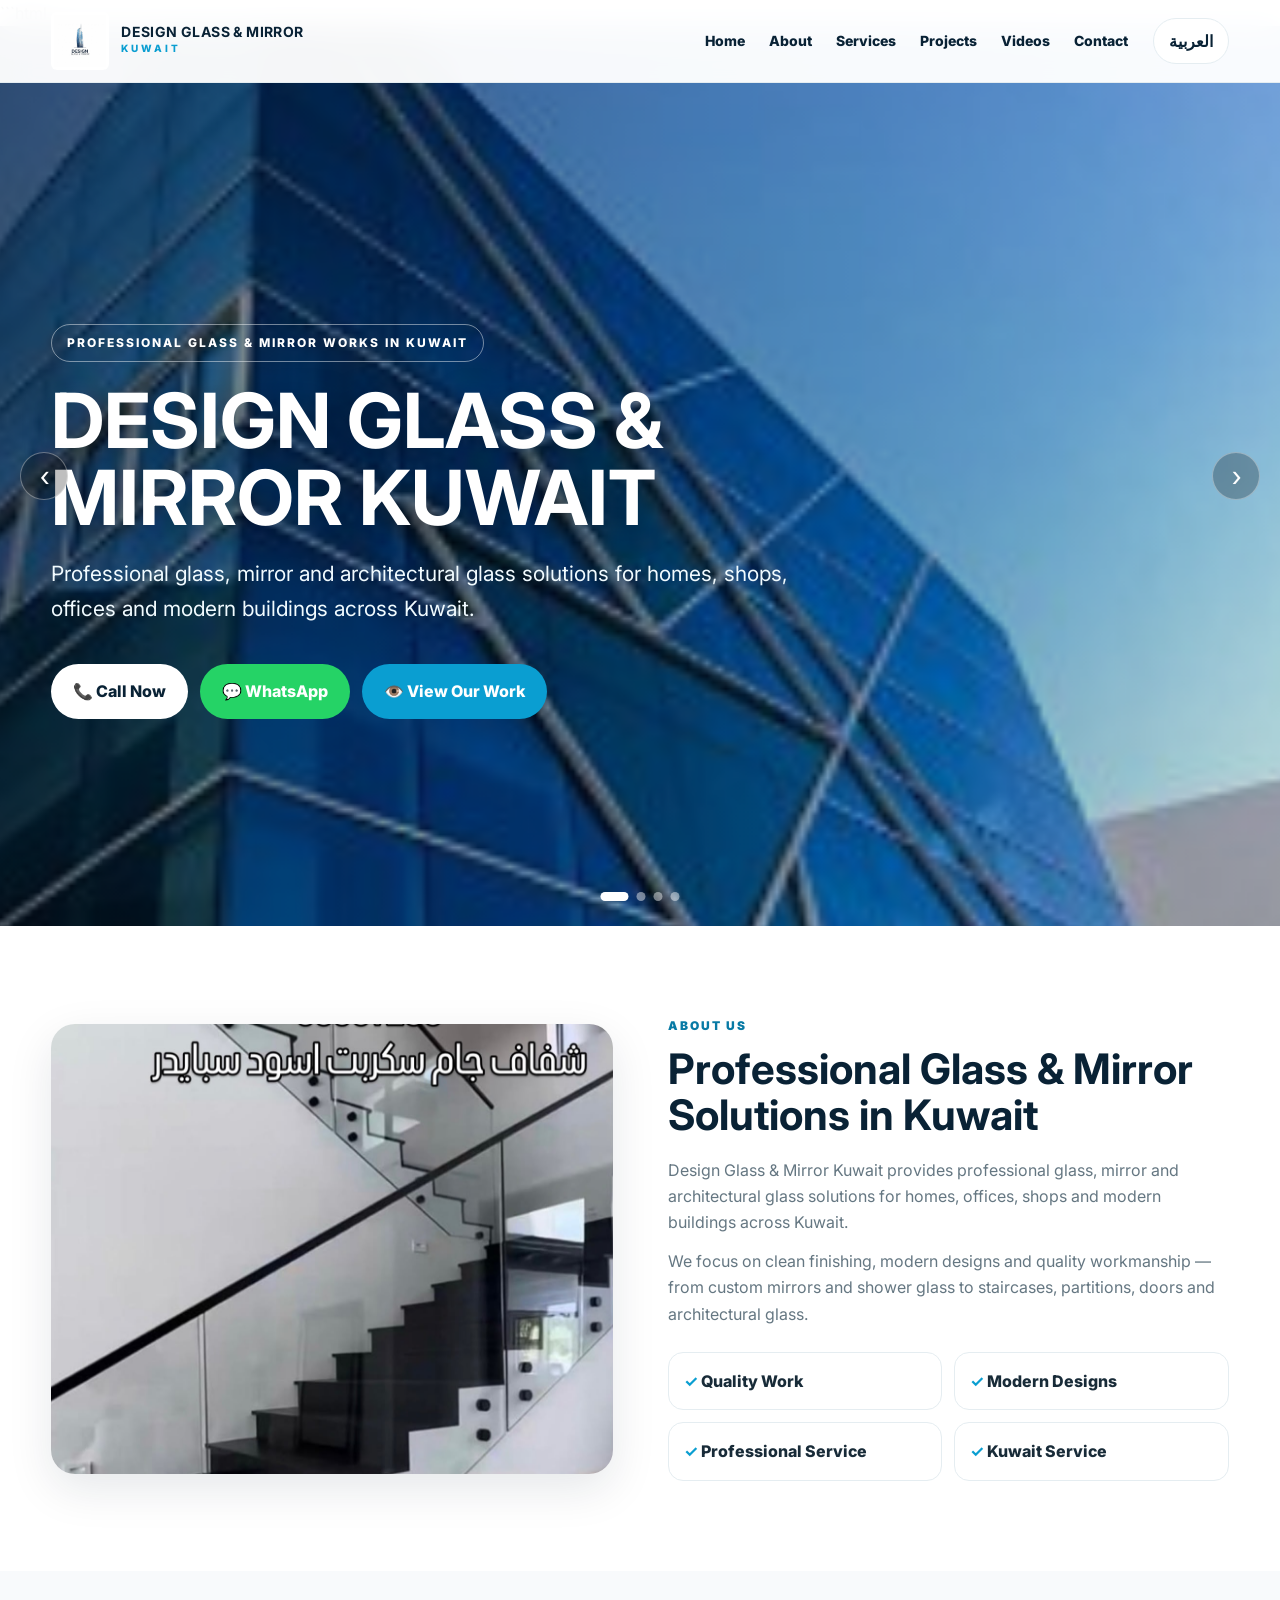
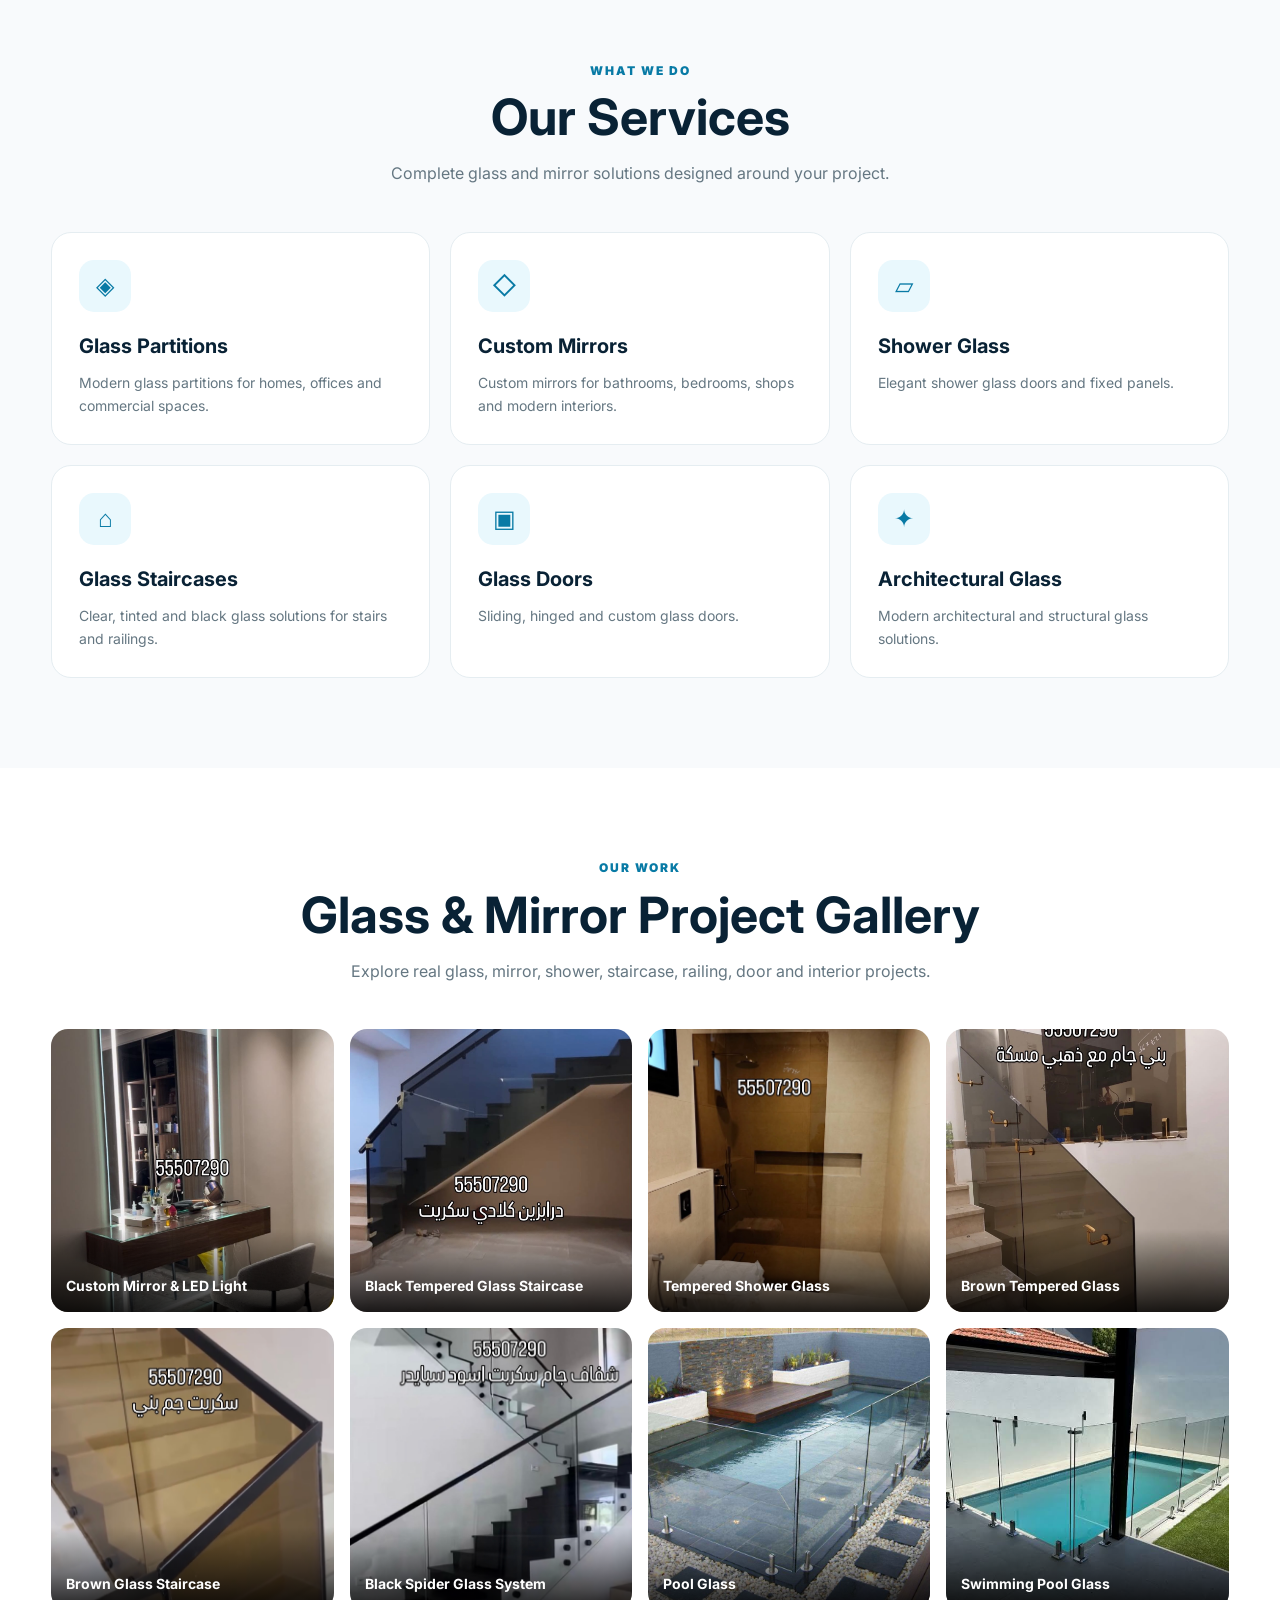
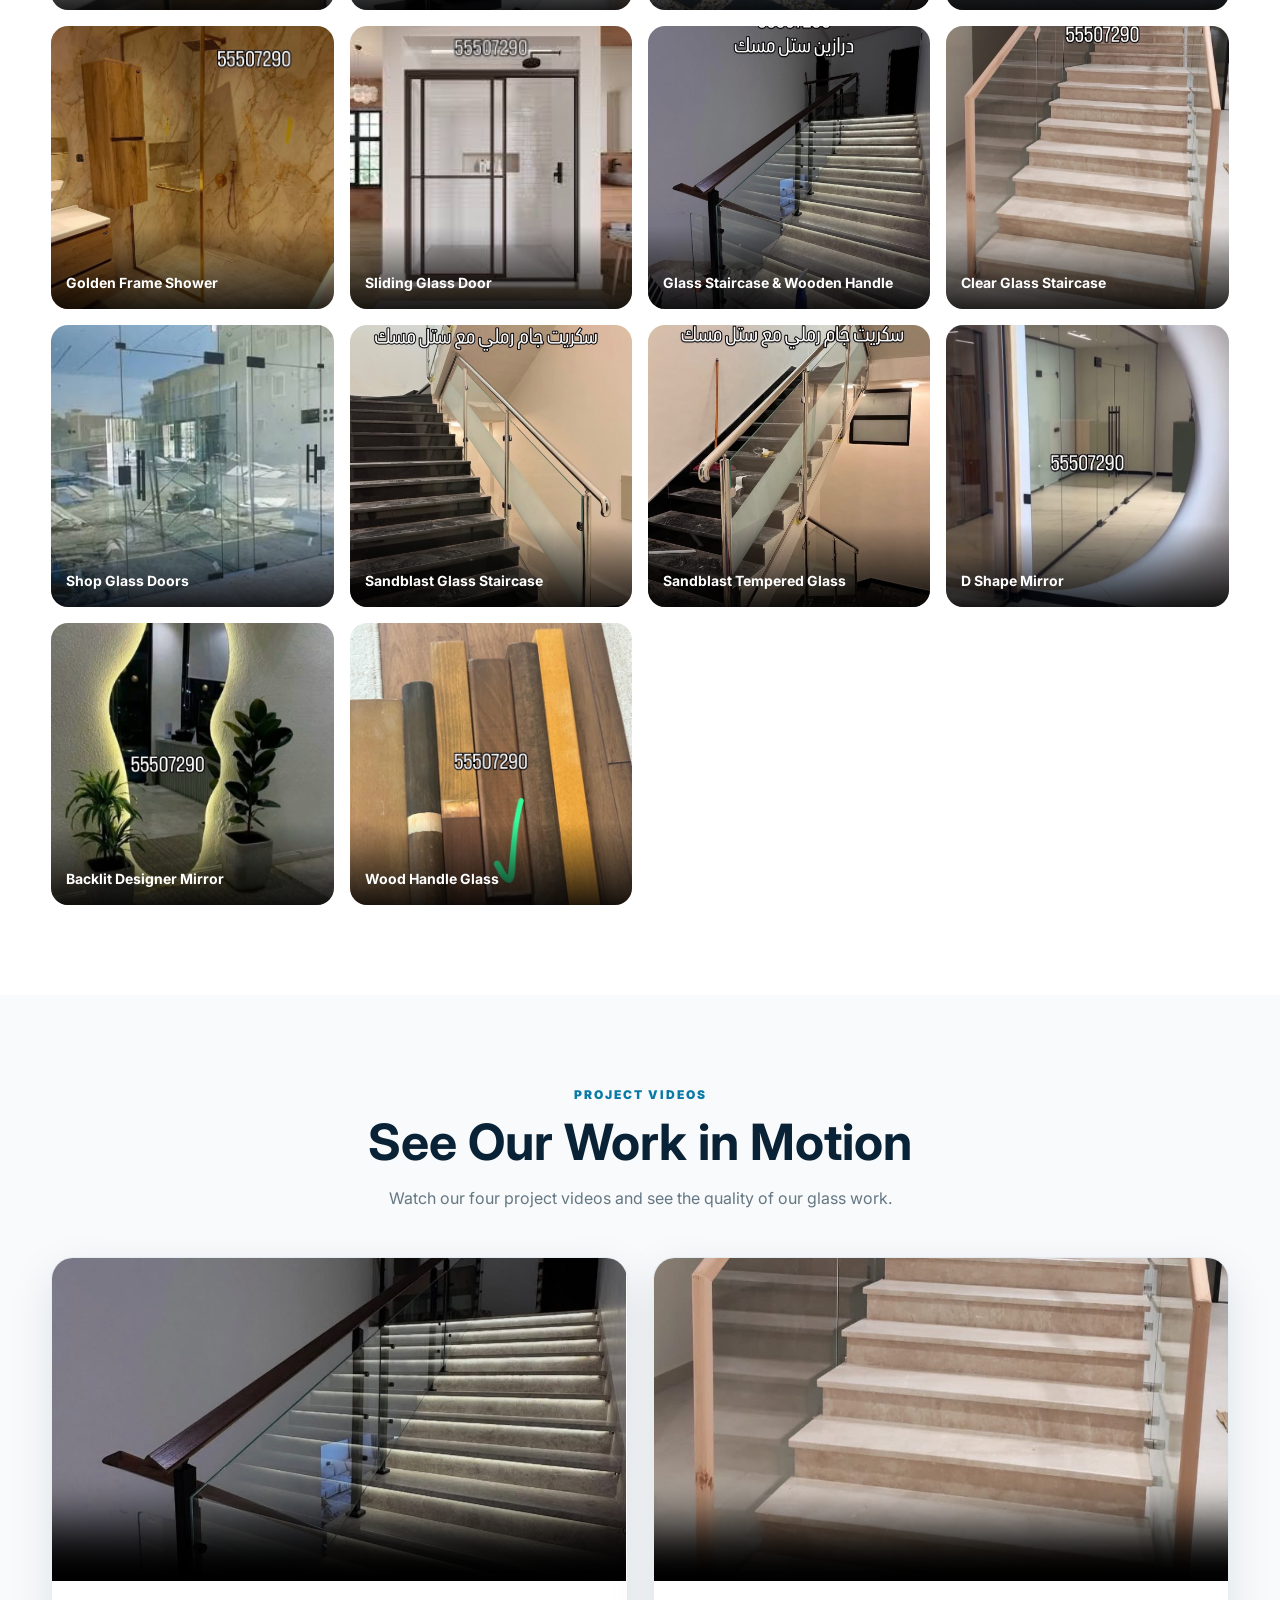
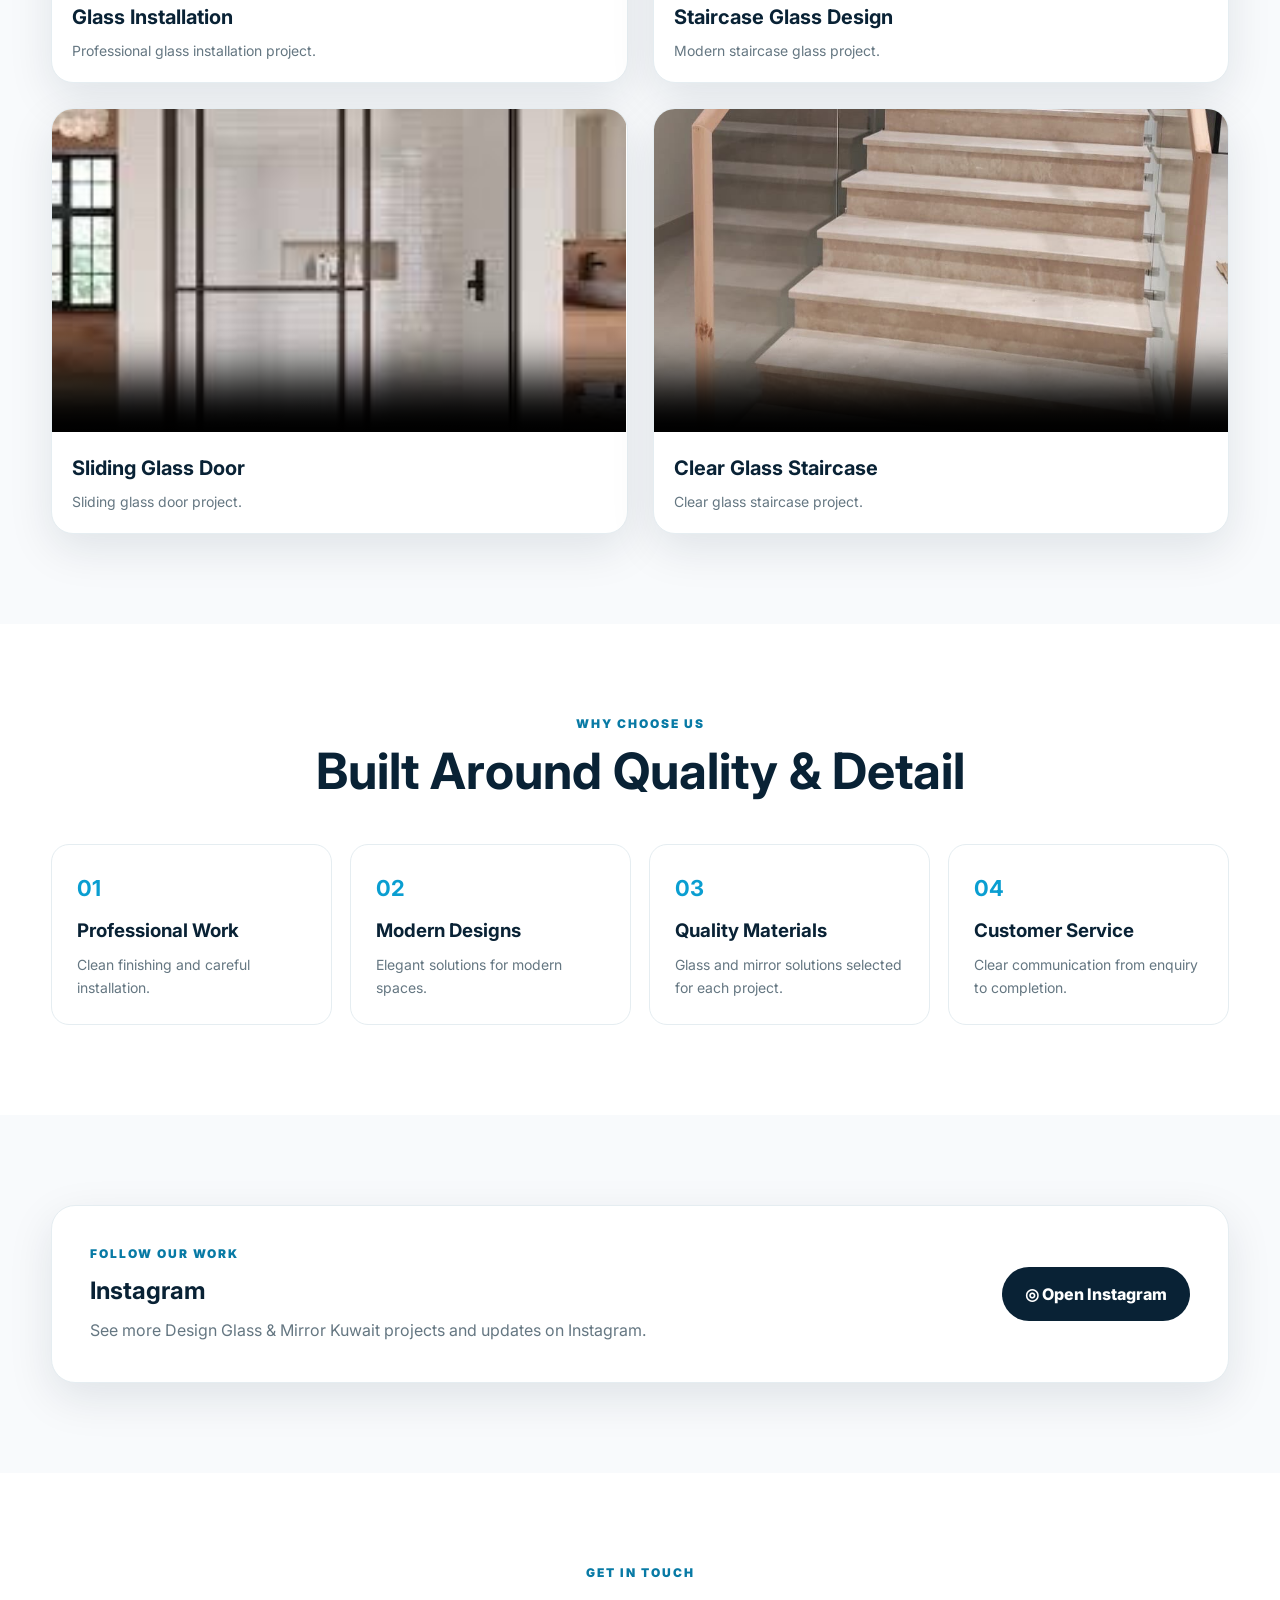
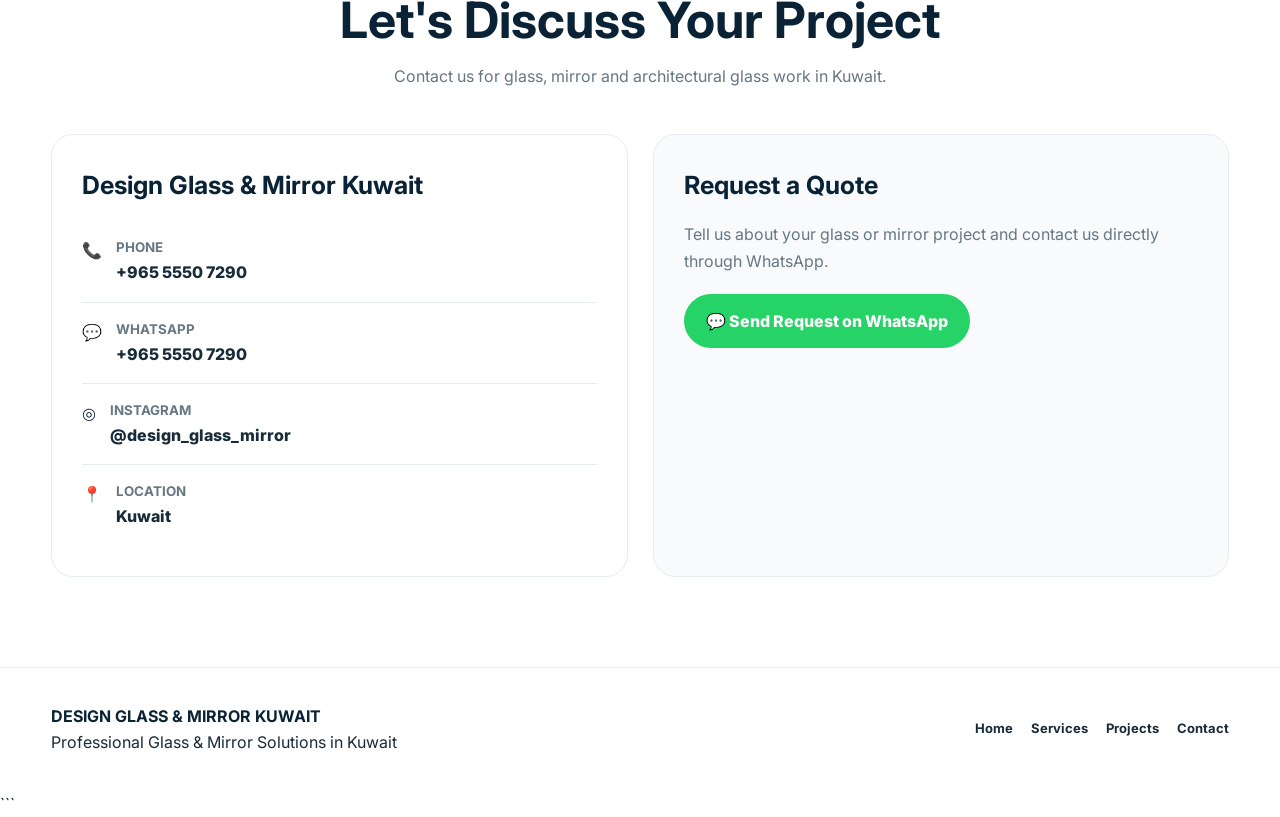
==== commit 2c2464f9: "Update print statement from 'Hello' to 'Goodbye'" ====
--- a/index.html
+++ b/index.html
@@ -1,2585 +1,3740 @@
 ```html
 <!DOCTYPE html>
 <html lang="en" dir="ltr">
+
 <head>
+
 <meta charset="UTF-8">
-<meta name="viewport" content="width=device-width, initial-scale=1.0">
+
+<meta name="viewport"
+content="width=device-width, initial-scale=1.0">
 
 <meta name="description"
-content="Design Glass & Mirror Kuwait — professional glass, mirrors, shower glass, staircases, doors, partitions and architectural glass solutions across Kuwait.">
+content="Design Glass & Mirror Kuwait - Professional glass, mirror, shower glass, staircases, doors, partitions and architectural glass solutions across Kuwait.">
 
 <meta name="keywords"
-content="glass Kuwait, mirror Kuwait, glass company Kuwait, glass staircase Kuwait, shower glass Kuwait, glass doors Kuwait, mirrors Kuwait, architectural glass Kuwait, Design Glass Mirror Kuwait">
-
-<meta name="author" content="Design Glass & Mirror Kuwait">
+content="glass Kuwait, mirror Kuwait, glass company Kuwait, tempered glass Kuwait, shower glass Kuwait, glass staircase Kuwait, glass doors Kuwait, LED mirrors Kuwait, architectural glass Kuwait">
+
+<meta name="author"
+content="Design Glass & Mirror Kuwait">
 
 <title>Design Glass & Mirror Kuwait</title>
 
-<link rel="preconnect" href="https://fonts.googleapis.com">
-<link rel="preconnect" href="https://fonts.gstatic.com" crossorigin>
-<link href="https://fonts.googleapis.com/css2?family=Cairo:wght@400;500;600;700;800&family=Inter:wght@400;500;600;700;800&display=swap" rel="stylesheet">
+<link rel="preconnect"
+href="https://fonts.googleapis.com">
+
+<link rel="preconnect"
+href="https://fonts.gstatic.com"
+crossorigin>
+
+<link
+href="https://fonts.googleapis.com/css2?family=Cairo:wght@400;500;600;700;800&family=Inter:wght@400;500;600;700;800&display=swap"
+rel="stylesheet">
+
 
 <style>
-:root{
-  --navy:#061a2a;
-  --navy2:#0b3048;
-  --blue:#13afe4;
-  --blue2:#087da9;
-  --green:#25d366;
-  --gold:#d4a44d;
-  --white:#fff;
-  --dark:#102536;
-  --muted:#657786;
-  --light:#f4f8fb;
-  --line:#e1ebf1;
-  --shadow:0 20px 60px rgba(4,25,42,.14);
-  --radius:22px;
-}
-
-*{
-  box-sizing:border-box;
-  margin:0;
-  padding:0;
-}
-
-html{
-  scroll-behavior:smooth;
-}
-
-body{
-  font-family:Inter,Arial,sans-serif;
-  color:var(--dark);
-  background:#fff;
-  line-height:1.65;
-}
-
-body.ar{
-  font-family:Cairo,Arial,sans-serif;
-}
-
-a{
-  text-decoration:none;
-  color:inherit;
-}
-
-button{
-  font:inherit;
-  cursor:pointer;
-}
-
-img{
-  max-width:100%;
-}
-
-.container{
-  width:min(1180px,92%);
-  margin:auto;
-}
-
-/* ================= HEADER ================= */
-
-header{
-  position:fixed;
-  z-index:1000;
-  top:0;
-  left:0;
-  right:0;
-  background:rgba(5,23,38,.90);
-  backdrop-filter:blur(16px);
-  border-bottom:1px solid rgba(255,255,255,.1);
-}
-
-.nav{
-  height:82px;
-  display:flex;
-  align-items:center;
-  gap:25px;
-}
-
-.brand{
-  display:flex;
-  align-items:center;
-  gap:12px;
-  margin-right:auto;
-}
-
-.brand img{
-  width:58px;
-  height:58px;
-  object-fit:contain;
-  background:#fff;
-  border-radius:6px;
-  padding:4px;
-}
-
-.brand-text strong{
-  display:block;
-  color:#fff;
-  font-size:14px;
-  line-height:1.1;
-  letter-spacing:.5px;
-}
-
-.brand-text span{
-  color:#20c1f1;
-  font-size:11px;
-  font-weight:800;
-  letter-spacing:3px;
-}
-
-.navlinks{
-  display:flex;
-  align-items:center;
-  gap:24px;
-}
-
-.navlinks a{
-  color:#fff;
-  font-size:14px;
-  font-weight:700;
-  transition:.2s;
-}
-
-.navlinks a:hover{
-  color:#28c7f5;
-}
-
-.nav-actions{
-  display:flex;
-  align-items:center;
-  gap:8px;
-}
-
-.lang-btn,
-.menu-btn{
-  background:transparent;
-  border:1px solid rgba(255,255,255,.3);
-  color:#fff;
-  border-radius:999px;
-  padding:9px 15px;
-  font-weight:800;
-}
-
-.menu-btn{
-  display:none;
-}
-
-/* ================= HERO ================= */
-
-.hero{
-  position:relative;
-  min-height:780px;
-  height:100vh;
-  max-height:920px;
-  overflow:hidden;
-  background:#061a2a;
-  color:#fff;
-}
-
-.hero-slide{
-  position:absolute;
-  inset:-4%;
-  background-size:cover;
-  background-position:center center;
-  background-repeat:no-repeat;
-  opacity:0;
-  transform:scale(1.03);
-  z-index:0;
-  transition:opacity 1.2s ease;
-}
-
-.hero-slide.active{
-  opacity:1;
-  animation:heroMove 7s ease-in-out forwards;
-}
-
-.hero-slide::after{
-  content:"";
-  position:absolute;
-  inset:0;
-  background:
-    linear-gradient(
-      90deg,
-      rgba(2,16,28,.82),
-      rgba(2,16,28,.46) 52%,
-      rgba(2,16,28,.18)
-    );
-}
-
-@keyframes heroMove{
-  0%{
-    transform:scale(1.03);
-    background-position:center top;
-  }
-
-  45%{
-    transform:scale(1.09);
-    background-position:center center;
-  }
-
-  100%{
-    transform:scale(1.15);
-    background-position:center bottom;
-  }
-}
-
-.hero-content{
-  position:relative;
-  z-index:4;
-  min-height:780px;
-  height:100%;
-  display:flex;
-  align-items:center;
-  padding-top:90px;
-}
-
-.hero-copy{
-  max-width:820px;
-  animation:heroText .9s ease both;
-}
-
-@keyframes heroText{
-  from{
-    opacity:0;
-    transform:translateY(35px);
-  }
-  to{
-    opacity:1;
-    transform:translateY(0);
-  }
-}
-
-.hero-badge{
-  display:inline-flex;
-  padding:8px 15px;
-  border:1px solid rgba(255,255,255,.4);
-  border-radius:999px;
-  background:rgba(0,0,0,.12);
-  backdrop-filter:blur(5px);
-  color:#dff8ff;
-  font-size:12px;
-  font-weight:800;
-  letter-spacing:2px;
-  margin-bottom:20px;
-}
-
-.hero h1{
-  font-size:clamp(42px,6vw,76px);
-  line-height:1.02;
-  margin-bottom:20px;
-  text-shadow:0 5px 30px rgba(0,0,0,.35);
-}
-
-.hero p{
-  max-width:760px;
-  color:#eefaff;
-  font-size:clamp(16px,2vw,21px);
-}
-
-.hero-buttons{
-  display:flex;
-  gap:12px;
-  flex-wrap:wrap;
-  margin-top:42px;
-}
-
-.btn{
-  display:inline-flex;
-  align-items:center;
-  justify-content:center;
-  gap:8px;
-  min-height:48px;
-  padding:0 21px;
-  border-radius:999px;
-  font-weight:800;
-  transition:.25s;
-}
-
-.btn:hover{
-  transform:translateY(-3px);
-}
-
-.btn-white{
-  background:#fff;
-  color:#092338;
-}
-
-.btn-green{
-  background:var(--green);
-  color:#fff;
-}
-
-.btn-blue{
-  background:var(--blue);
-  color:#fff;
-}
-
-.hero-dots{
-  position:absolute;
-  z-index:6;
-  left:50%;
-  bottom:25px;
-  transform:translateX(-50%);
-  display:flex;
-  gap:8px;
-}
-
-.hero-dot{
-  width:9px;
-  height:9px;
-  padding:0;
-  border:0;
-  border-radius:99px;
-  background:rgba(255,255,255,.45);
-}
-
-.hero-dot.active{
-  width:28px;
-  background:#fff;
-}
-
-.hero-arrow{
-  position:absolute;
-  z-index:6;
-  top:50%;
-  transform:translateY(-50%);
-  width:48px;
-  height:48px;
-  border-radius:50%;
-  color:#fff;
-  background:rgba(0,0,0,.25);
-  border:1px solid rgba(255,255,255,.3);
-  font-size:28px;
-}
-
-.hero-prev{
-  left:22px;
-}
-
-.hero-next{
-  right:22px;
-}
-
-/* ================= GENERAL ================= */
-
-.section{
-  padding:90px 0;
-}
-
-.section.light{
-  background:var(--light);
-}
-
-.section-head{
-  max-width:760px;
-  margin:0 auto 45px;
-  text-align:center;
-}
-
-.kicker{
-  color:var(--blue2);
-  font-size:12px;
-  font-weight:900;
-  letter-spacing:2px;
-  text-transform:uppercase;
-}
-
-.section-head h2{
-  color:var(--navy);
-  font-size:clamp(32px,4vw,50px);
-  line-height:1.1;
-  margin:10px 0 15px;
-}
-
-.section-head p{
-  color:var(--muted);
-  font-size:16px;
-}
-
-/* ================= STATS ================= */
-
-.stats{
-  display:grid;
-  grid-template-columns:repeat(4,1fr);
-  border-top:1px solid var(--line);
-  border-bottom:1px solid var(--line);
-}
-
-.stat{
-  padding:30px 15px;
-  text-align:center;
-  border-right:1px solid var(--line);
-}
-
-.stat:last-child{
-  border-right:0;
-}
-
-.stat strong{
-  display:block;
-  color:var(--navy);
-  font-size:32px;
-}
-
-.stat span{
-  display:block;
-  color:var(--muted);
-  font-size:13px;
-  font-weight:700;
-  margin-top:5px;
-}
-
-/* ================= ABOUT ================= */
-
-.about-grid{
-  display:grid;
-  grid-template-columns:1fr 1fr;
-  gap:55px;
-  align-items:center;
-}
-
-.about-image{
-  min-height:450px;
-  border-radius:25px;
-  overflow:hidden;
-  box-shadow:var(--shadow);
-}
-
-.about-image img{
-  width:100%;
-  height:100%;
-  object-fit:cover;
-}
-
-.about-copy h2{
-  color:var(--navy);
-  font-size:42px;
-  line-height:1.1;
-  margin:10px 0 18px;
-}
-
-.about-copy p{
-  color:var(--muted);
-  line-height:1.9;
-  margin:10px 0;
-}
-
-.checks{
-  display:grid;
-  grid-template-columns:1fr 1fr;
-  gap:12px;
-  margin-top:25px;
-}
-
-.check{
-  padding:14px 16px;
-  background:#fff;
-  border:1px solid var(--line);
-  border-radius:15px;
-  font-weight:800;
-}
-
-/* ================= SERVICES ================= */
-
-.service-grid{
-  display:grid;
-  grid-template-columns:repeat(3,1fr);
-  gap:18px;
-}
-
-.service{
-  background:#fff;
-  border:1px solid var(--line);
-  border-radius:20px;
-  padding:27px;
-  transition:.25s;
-  cursor:pointer;
-}
-
-.service:hover{
-  transform:translateY(-6px);
-  box-shadow:var(--shadow);
-}
-
-.service-icon{
-  width:50px;
-  height:50px;
-  border-radius:14px;
-  background:#e8f8fd;
-  color:var(--blue2);
-  display:grid;
-  place-items:center;
-  font-size:23px;
-  margin-bottom:18px;
-}
-
-.service h3{
-  color:var(--navy);
-  margin-bottom:8px;
-  font-size:20px;
-}
-
-.service p{
-  color:var(--muted);
-  font-size:14px;
-  line-height:1.7;
-}
-
-/* ================= PROJECTS ================= */
-
-.project-grid{
-  display:grid;
-  grid-template-columns:repeat(4,1fr);
-  gap:15px;
-}
-
-.project{
-  position:relative;
-  aspect-ratio:1/1;
-  overflow:hidden;
-  border-radius:17px;
-  background:#dce8ee;
-  cursor:pointer;
-}
-
-.project img{
-  width:100%;
-  height:100%;
-  object-fit:cover;
-  display:block;
-  transition:.6s;
-}
-
-.project:hover img{
-  transform:scale(1.08);
-}
-
-.project-overlay{
-  position:absolute;
-  z-index:2;
-  left:0;
-  right:0;
-  bottom:0;
-  padding:45px 15px 15px;
-  color:#fff;
-  background:linear-gradient(transparent,rgba(0,0,0,.88));
-}
-
-.project-overlay strong{
-  display:block;
-  font-size:14px;
-}
-
-.project-overlay span{
-  display:block;
-  font-size:11px;
-  opacity:.8;
-  margin-top:3px;
-}
-
-/* ================= VIDEO ================= */
-
-.video-section{
-  background:var(--navy);
-  color:#fff;
-}
-
-.video-section .section-head h2{
-  color:#fff;
-}
-
-.video-section .section-head p{
-  color:#bfd4df;
-}
-
-.video-box{
-  max-width:1000px;
-  margin:auto;
-  border-radius:24px;
-  overflow:hidden;
-  background:#020a10;
-  box-shadow:var(--shadow);
-}
-
-.video-box video{
-  width:100%;
-  display:block;
-  max-height:650px;
-  object-fit:cover;
-  background:#020a10;
-}
-
-.video-note{
-  text-align:center;
-  color:#8eacbb;
-  font-size:12px;
-  margin-top:14px;
-}
-
-/* ================= INSTAGRAM ================= */
-
-.instagram-box{
-  display:flex;
-  align-items:center;
-  justify-content:space-between;
-  gap:25px;
-  padding:38px;
-  border-radius:25px;
-  color:#fff;
-  background:linear-gradient(135deg,#071b2b,#105373);
-  box-shadow:var(--shadow);
-}
-
-.instagram-box h2{
-  margin:7px 0;
-}
-
-.instagram-box p{
-  color:#c9e0ea;
-}
-
-.instagram-btn{
-  display:inline-flex;
-  align-items:center;
-  justify-content:center;
-  padding:14px 22px;
-  border-radius:999px;
-  background:#fff;
-  color:var(--navy);
-  font-weight:900;
-  white-space:nowrap;
-}
-
-/* ================= CONTACT ================= */
-
-.contact-grid{
-  display:grid;
-  grid-template-columns:.85fr 1.15fr;
-  gap:25px;
-}
-
-.contact-card{
-  padding:30px;
-  border:1px solid var(--line);
-  border-radius:22px;
-  background:#fff;
-}
-
-.contact-card h3{
-  color:var(--navy);
-  margin-bottom:15px;
-  font-size:24px;
-}
-
-.contact-row{
-  display:flex;
-  gap:14px;
-  padding:15px 0;
-  border-bottom:1px solid var(--line);
-}
-
-.contact-row:last-child{
-  border-bottom:0;
-}
-
-.contact-row small{
-  display:block;
-  color:var(--muted);
-  font-weight:700;
-}
-
-.contact-row a,
-.contact-row strong{
-  font-weight:800;
-}
-
-.quote-form{
-  display:grid;
-  gap:12px;
-}
-
-.quote-form input,
-.quote-form textarea{
-  width:100%;
-  border:1px solid var(--line);
-  border-radius:12px;
-  padding:14px;
-  font:inherit;
-  outline:none;
-}
-
-.quote-form input:focus,
-.quote-form textarea:focus{
-  border-color:var(--blue);
-}
-
-.quote-form textarea{
-  min-height:150px;
-  resize:vertical;
-}
-
-.quote-form button{
-  border:0;
-  background:var(--navy);
-  color:#fff;
-  padding:15px;
-  border-radius:12px;
-  font-weight:900;
-}
-
-/* ================= FOOTER ================= */
-
-footer{
-  background:#051522;
-  color:#abc0cb;
-  padding:35px 0;
-}
-
-.footer{
-  display:flex;
-  align-items:center;
-  justify-content:space-between;
-  gap:20px;
-}
-
-.footer strong{
-  color:#fff;
-}
-
-.footer-links{
-  display:flex;
-  gap:18px;
-  flex-wrap:wrap;
-}
-
-/* ================= MODAL ================= */
-
-.modal{
-  position:fixed;
-  inset:0;
-  z-index:3000;
-  display:none;
-  align-items:center;
-  justify-content:center;
-  padding:20px;
-  background:rgba(0,10,18,.82);
-}
-
-.modal.open{
-  display:flex;
-}
-
-.modal-box{
-  width:min(850px,100%);
-  max-height:90vh;
-  overflow:auto;
-  background:#fff;
-  border-radius:22px;
-  position:relative;
-}
-
-.modal-box img{
-  width:100%;
-  max-height:550px;
-  object-fit:cover;
-}
-
-.modal-content{
-  padding:25px;
-}
-
-.modal-content h3{
-  color:var(--navy);
-  font-size:27px;
-}
-
-.modal-content p{
-  color:var(--muted);
-  margin:8px 0 20px;
-}
-
-.modal-close{
-  position:absolute;
-  top:12px;
-  right:12px;
-  z-index:4;
-  width:42px;
-  height:42px;
-  border-radius:50%;
-  background:rgba(0,0,0,.65);
-  color:#fff;
-  font-size:25px;
-}
-
-/* ================= RTL ================= */
-
-html[dir="rtl"] body{
-  font-family:Cairo,Arial,sans-serif;
-}
-
-html[dir="rtl"] .hero-copy{
-  text-align:right;
-}
-
-html[dir="rtl"] .hero-buttons{
-  justify-content:flex-start;
-}
-
-html[dir="rtl"] .brand{
-  margin-right:0;
-  margin-left:auto;
-}
-
-html[dir="rtl"] .contact-row{
-  text-align:right;
-}
-
-html[dir="rtl"] .project-overlay{
-  text-align:right;
-}
-
-/* ================= MOBILE ================= */
-
-@media(max-width:950px){
-
-  .nav{
-    height:72px;
-  }
-
-  .navlinks{
-    display:none;
-    position:absolute;
-    top:72px;
-    left:12px;
-    right:12px;
-    padding:16px;
-    background:var(--navy);
-    border-radius:0 0 18px 18px;
-    flex-direction:column;
-    align-items:stretch;
-  }
-
-  .navlinks.open{
-    display:flex;
-  }
-
-  .navlinks a{
-    padding:9px;
-  }
-
-  .menu-btn{
-    display:block;
-  }
-
-  .hero{
-    min-height:720px;
-  }
-
-  .hero-content{
-    min-height:720px;
-    padding-top:100px;
-  }
-
-  .hero h1{
-    font-size:54px;
-  }
-
-  .service-grid{
-    grid-template-columns:1fr 1fr;
-  }
-
-  .project-grid{
-    grid-template-columns:1fr 1fr;
-  }
-
-  .about-grid,
-  .contact-grid{
-    grid-template-columns:1fr;
-  }
-
-  .stats{
-    grid-template-columns:1fr 1fr;
-  }
-
-  .stat:nth-child(2){
-    border-right:0;
-  }
-
-  .stat:nth-child(-n+2){
-    border-bottom:1px solid var(--line);
-  }
-
-  .instagram-box{
-    flex-direction:column;
-    align-items:flex-start;
-  }
-}
-
-@media(max-width:600px){
-
-  .container{
-    width:min(100% - 24px,1180px);
-  }
-
-  .brand img{
-    width:46px;
-    height:46px;
-  }
-
-  .brand-text strong{
-    font-size:11px;
-  }
-
-  .brand-text span{
-    font-size:9px;
-  }
-
-  .lang-btn{
-    padding:8px 11px;
-  }
-
-  .hero{
-    min-height:700px;
-    height:100svh;
-  }
-
-  .hero-content{
-    min-height:700px;
-    padding-top:80px;
-  }
-
-  .hero h1{
-    font-size:41px;
-  }
-
-  .hero p{
-    font-size:15px;
-  }
-
-  .hero-buttons{
-    flex-direction:column;
-    max-width:300px;
-    margin-top:32px;
-  }
-
-  .btn{
-    width:100%;
-  }
-
-  .hero-arrow{
-    display:none;
-  }
-
-  .section{
-    padding:68px 0;
-  }
-
-  .service-grid,
-  .project-grid{
-    grid-template-columns:1fr 1fr;
-  }
-
-  .project{
-    border-radius:13px;
-  }
-
-  .project-overlay{
-    padding:35px 9px 9px;
-  }
-
-  .project-overlay strong{
-    font-size:11px;
-  }
-
-  .project-overlay span{
-    display:none;
-  }
-
-  .about-copy h2{
-    font-size:34px;
-  }
-
-  .checks{
-    grid-template-columns:1fr;
-  }
-
-  .instagram-box{
-    padding:28px;
-  }
-
-  .instagram-btn{
-    width:100%;
-  }
-
-  .footer{
-    flex-direction:column;
-    text-align:center;
-  }
-
-  .footer-links{
-    justify-content:center;
-  }
-}
-</style>
-</head>
-
-<body>
-
-<!-- ================= HEADER ================= -->
-
-<header>
-  <div class="container nav">
-
-    <a class="brand" href="#home">
-
-      <img
-        src="WhatsApp%20Image%202026-08-23%20at%2012.24.46%20PM.jpeg"
-        alt="Design Glass & Mirror Kuwait Logo"
-      >
-
-      <div class="brand-text">
-        <strong>DESIGN GLASS & MIRROR</strong>
-        <span>KUWAIT</span>
-      </div>
-
-    </a>
-
-    <nav class="navlinks" id="navLinks">
-
-      <a href="#home" data-en="Home" data-ar="الرئيسية">Home</a>
-
-      <a href="#about" data-en="About" data-ar="من نحن">About</a>
-
-      <a href="#services" data-en="Services" data-ar="خدماتنا">Services</a>
-
-      <a href="#projects" data-en="Our Work" data-ar="أعمالنا">Our Work</a>
-
-      <a href="#video" data-en="Videos" data-ar="الفيديوهات">Videos</a>
-
-      <a href="#contact" data-en="Contact" data-ar="اتصل بنا">Contact</a>
-
-    </nav>
-
-    <div class="nav-actions">
-
-      <button
-        class="lang-btn"
-        id="langBtn"
-        type="button"
-      >العربية</button>
-
-      <button
-        class="menu-btn"
-        id="menuBtn"
-        type="button"
-      >☰</button>
-
-    </div>
-
-  </div>
-</header>
-
-
-<main>
-
-<!-- ================= HERO ================= -->
-
-<section class="hero" id="home">
-
-  <!-- NEW PROFESSIONAL HERO PICTURES -->
-
-  <div
-    class="hero-slide active"
-    data-image="10mm clear glass temper pool.jpeg">
-  </div>
-
-  <div
-    class="hero-slide"
-    data-image="10mm clear glass temper shower with golden frame.jpeg">
-  </div>
-
-  <div
-    class="hero-slide"
-    data-image="10mm clear glass temper staircas with wooden handle.jpeg">
-  </div>
-
-  <div
-    class="hero-slide"
-    data-image="10mm clear glass temper fix in black spider system.jpeg">
-  </div>
-
-  <div
-    class="hero-slide"
-    data-image="10mm black glass temper staircas kloudy.jpeg">
-  </div>
-
-  <button
-    class="hero-arrow hero-prev"
-    id="heroPrev"
-    type="button"
-    aria-label="Previous">
-    ‹
-  </button>
-
-  <button
-    class="hero-arrow hero-next"
-    id="heroNext"
-    type="button"
-    aria-label="Next">
-    ›
-  </button>
-
-
-  <div class="container hero-content">
-
-    <div class="hero-copy" id="heroCopy">
-
-      <div
-        class="hero-badge"
-        data-en="PROFESSIONAL GLASS & MIRROR WORKS IN KUWAIT"
-        data-ar="أعمال احترافية للزجاج والمرايا في الكويت">
-        PROFESSIONAL GLASS & MIRROR WORKS IN KUWAIT
-      </div>
-
-      <h1
-        data-en="DESIGN GLASS & MIRROR KUWAIT"
-        data-ar="ديزاين جلاس وميرور الكويت">
-        DESIGN GLASS & MIRROR KUWAIT
-      </h1>
-
-      <p
-        data-en="Professional glass, mirror and architectural glass solutions for homes, shops, offices and modern buildings across Kuwait."
-        data-ar="حلول احترافية للزجاج والمرايا والزجاج المعماري للمنازل والمحلات والمكاتب والمباني الحديثة في جميع أنحاء الكويت.">
-        Professional glass, mirror and architectural glass solutions for homes, shops, offices and modern buildings across Kuwait.
-      </p>
-
-      <div class="hero-buttons">
-
-        <a
-          class="btn btn-white"
-          href="tel:+96555507290">
-          📞
-          <span
-            data-en="Call Now"
-            data-ar="اتصل الآن">
-            Call Now
-          </span>
-        </a>
-
-        <a
-          class="btn btn-green"
-          href="https://wa.me/96555507290"
-          target="_blank"
-          rel="noopener">
-          💬
-          <span
-            data-en="WhatsApp"
-            data-ar="واتساب">
-            WhatsApp
-          </span>
-        </a>
-
-        <a
-          class="btn btn-blue"
-          href="#projects">
-          👁️
-          <span
-            data-en="View Our Work"
-            data-ar="شاهد أعمالنا">
-            View Our Work
-          </span>
-        </a>
-
-      </div>
-
-    </div>
-
-  </div>
-
-  <div
-    class="hero-dots"
-    id="heroDots">
-  </div>
-
-</section>
-
-
-<!-- ================= STATS ================= -->
-
-<section class="section" style="padding-top:45px;padding-bottom:45px;">
-
-  <div class="container stats">
-
-    <div class="stat">
-      <strong>100%</strong>
-      <span
-        data-en="Custom Work"
-        data-ar="أعمال مخصصة">
-        Custom Work
-      </span>
-    </div>
-
-    <div class="stat">
-      <strong>24/7</strong>
-      <span
-        data-en="WhatsApp Contact"
-        data-ar="تواصل عبر واتساب">
-        WhatsApp Contact
-      </span>
-    </div>
-
-    <div class="stat">
-      <strong>15+</strong>
-      <span
-        data-en="Glass & Mirror Services"
-        data-ar="خدمات الزجاج والمرايا">
-        Glass & Mirror Services
-      </span>
-    </div>
-
-    <div class="stat">
-      <strong>KUWAIT</strong>
-      <span
-        data-en="Service Across Kuwait"
-        data-ar="خدمة في جميع أنحاء الكويت">
-        Service Across Kuwait
-      </span>
-    </div>
-
-  </div>
-
-</section>
-
-
-<!-- ================= ABOUT ================= -->
-
-<section class="section light" id="about">
-
-  <div class="container about-grid">
-
-    <div class="about-image">
-
-      <img
-        src="10mm%20clear%20glass%20temper%20fix%20in%20black%20spider%20system.jpeg"
-        alt="Architectural glass project"
-        loading="lazy">
-
-    </div>
-
-    <div class="about-copy">
-
-      <div
-        class="kicker"
-        data-en="ABOUT US"
-        data-ar="من نحن">
-        ABOUT US
-      </div>
-
-      <h2
-        data-en="Professional Glass & Mirror Solutions in Kuwait"
-        data-ar="حلول احترافية للزجاج والمرايا في الكويت">
-        Professional Glass & Mirror Solutions in Kuwait
-      </h2>
-
-      <p
-        data-en="Design Glass & Mirror Kuwait provides professional glass, mirror and architectural solutions for homes, offices, shops, staircases, bathrooms and modern commercial spaces."
-        data-ar="تقدم ديزاين جلاس وميرور الكويت حلولاً احترافية للزجاج والمرايا والزجاج المعماري للمنازل والمكاتب والمحلات والسلالم والحمامات والمساحات التجارية الحديثة.">
-        Design Glass & Mirror Kuwait provides professional glass, mirror and architectural solutions for homes, offices, shops, staircases, bathrooms and modern commercial spaces.
-      </p>
-
-      <p
-        data-en="We focus on clean finishing, practical installation and modern designs that make every space look better."
-        data-ar="نركز على التشطيب النظيف والتركيب العملي والتصاميم الحديثة التي تجعل كل مساحة أجمل.">
-        We focus on clean finishing, practical installation and modern designs that make every space look better.
-      </p>
-
-      <div class="checks">
-
-        <div class="check">
-          ✓
-          <span
-            data-en="Quality Work"
-            data-ar="عمل بجودة عالية">
-            Quality Work
-          </span>
-        </div>
-
-        <div class="check">
-          ✓
-          <span
-            data-en="Modern Designs"
-            data-ar="تصاميم عصرية">
-            Modern Designs
-          </span>
-        </div>
-
-        <div class="check">
-          ✓
-          <span
-            data-en="Custom Sizes"
-            data-ar="مقاسات مخصصة">
-            Custom Sizes
-          </span>
-        </div>
-
-        <div class="check">
-          ✓
-          <span
-            data-en="Kuwait Service"
-            data-ar="خدمة داخل الكويت">
-            Kuwait Service
-          </span>
-        </div>
-
-      </div>
-
-    </div>
-
-  </div>
-
-</section>
-
-
-<!-- ================= SERVICES ================= -->
-
-<section class="section" id="services">
-
-  <div class="container">
-
-    <div class="section-head">
-
-      <div
-        class="kicker"
-        data-en="WHAT WE DO"
-        data-ar="ماذا نقدم">
-        WHAT WE DO
-      </div>
-
-      <h2
-        data-en="Professional Glass & Mirror Services"
-        data-ar="خدمات احترافية للزجاج والمرايا">
-        Professional Glass & Mirror Services
-      </h2>
-
-      <p
-        data-en="Professional solutions designed for homes, shops, offices and modern buildings."
-        data-ar="حلول احترافية للمنازل والمحلات والمكاتب والمباني الحديثة.">
-        Professional solutions designed for homes, shops, offices and modern buildings.
-      </p>
-
-    </div>
-
-    <div class="service-grid" id="serviceGrid"></div>
-
-  </div>
-
-</section>
-
-
-<!-- ================= PROJECTS ================= -->
-
-<section class="section light" id="projects">
-
-  <div class="container">
-
-    <div class="section-head">
-
-      <div
-        class="kicker"
-        data-en="OUR WORK"
-        data-ar="أعمالنا">
-        OUR WORK
-      </div>
-
-      <h2
-        data-en="Glass & Mirror Projects"
-        data-ar="مشاريع الزجاج والمرايا">
-        Glass & Mirror Projects
-      </h2>
-
-      <p
-        data-en="Explore our glass, mirror, staircase, shower, door and architectural projects."
-        data-ar="شاهد مشاريعنا في الزجاج والمرايا والسلالم والحمامات والأبواب والزجاج المعماري.">
-        Explore our glass, mirror, staircase, shower, door and architectural projects.
-      </p>
-
-    </div>
-
-    <div
-      class="project-grid"
-      id="projectGrid">
-    </div>
-
-  </div>
-
-</section>
-
-
-<!-- ================= VIDEO ================= -->
-
-<section class="section video-section" id="video">
-
-  <div class="container">
-
-    <div class="section-head">
-
-      <div
-        class="kicker"
-        data-en="PROJECT VIDEO"
-        data-ar="فيديو المشروع">
-        PROJECT VIDEO
-      </div>
-
-      <h2
-        data-en="See Our Work in Motion"
-        data-ar="شاهد أعمالنا بالفيديو">
-        See Our Work in Motion
-      </h2>
-
-      <p
-        data-en="Our project video starts automatically, plays silently and loops continuously."
-        data-ar="يبدأ فيديو المشروع تلقائياً بدون صوت ويستمر بالتكرار.">
-        Our project video starts automatically, plays silently and loops continuously.
-      </p>
-
-    </div>
-
-    <div class="video-box">
-
-      <video
-        id="projectVideo"
-        autoplay
-        muted
-        loop
-        playsinline
-        preload="auto"
-        poster="10mm%20clear%20glass%20temper%20staircas%20with%20wooden%20handle.jpeg">
-
-        <source
-          src="staircase%20clear%20ggm.mp4"
-          type="video/mp4">
-
-        Your browser does not support video.
-
-      </video>
-
-    </div>
-
-    <div
-      class="video-note"
-      data-en="The video is muted because mobile browsers normally block autoplay with sound."
-      data-ar="الفيديو بدون صوت لأن متصفحات الهاتف تمنع التشغيل التلقائي مع الصوت.">
-      The video is muted because mobile browsers normally block autoplay with sound.
-    </div>
-
-  </div>
-
-</section>
-
-
-<!-- ================= INSTAGRAM ================= -->
-
-<section class="section light">
-
-  <div class="container">
-
-    <div class="instagram-box">
-
-      <div>
-
-        <div
-          class="kicker"
-          style="color:#67d9f7"
-          data-en="FOLLOW OUR WORK"
-          data-ar="تابع أعمالنا">
-          FOLLOW OUR WORK
-        </div>
-
-        <h2>Instagram</h2>
-
-        <p
-          data-en="See more Design Glass & Mirror Kuwait projects, designs and updates on Instagram."
-          data-ar="شاهد المزيد من مشاريع وتصاميم وتحديثات ديزاين جلاس وميرور الكويت على إنستغرام.">
-          See more Design Glass & Mirror Kuwait projects, designs and updates on Instagram.
-        </p>
-
-      </div>
-
-      <a
-        class="instagram-btn"
-        href="https://www.instagram.com/design_glass_mirror/"
-        target="_blank"
-        rel="noopener">
-
-        ◎
-        <span
-          data-en="Open Instagram"
-          data-ar="فتح إنستغرام">
-          Open Instagram
-        </span>
-
-      </a>
-
-    </div>
-
-  </div>
-
-</section>
-
-
-<!-- ================= CONTACT ================= -->
-
-<section class="section" id="contact">
-
-  <div class="container">
-
-    <div class="section-head">
-
-      <div
-        class="kicker"
-        data-en="CONTACT"
-        data-ar="تواصل معنا">
-        CONTACT
-      </div>
-
-      <h2
-        data-en="Let's Discuss Your Project"
-        data-ar="لنتحدث عن مشروعك">
-        Let's Discuss Your Project
-      </h2>
-
-      <p
-        data-en="Send your project details and contact us for the right glass or mirror solution."
-        data-ar="أرسل تفاصيل مشروعك وتواصل معنا للحصول على الحل المناسب للزجاج أو المرايا.">
-        Send your project details and contact us for the right glass or mirror solution.
-      </p>
-
-    </div>
-
-
-    <div class="contact-grid">
-
-      <div class="contact-card">
-
-        <h3
-          data-en="Design Glass & Mirror Kuwait"
-          data-ar="ديزاين جلاس وميرور الكويت">
-          Design Glass & Mirror Kuwait
-        </h3>
-
-        <div class="contact-row">
-
-          <div>📞</div>
-
-          <div>
-            <small
-              data-en="PHONE"
-              data-ar="الهاتف">
-              PHONE
-            </small>
-
-            <a href="tel:+96555507290">
-              +965 5550 7290
-            </a>
-          </div>
-
-        </div>
-
-
-        <div class="contact-row">
-
-          <div>💬</div>
-
-          <div>
-            <small>WHATSAPP</small>
-
-            <a
-              href="https://wa.me/96555507290"
-              target="_blank"
-              rel="noopener">
-              +965 5550 7290
-            </a>
-          </div>
-
-        </div>
-
-
-        <div class="contact-row">
-
-          <div>◎</div>
-
-          <div>
-            <small>INSTAGRAM</small>
-
-            <a
-              href="https://www.instagram.com/design_glass_mirror/"
-              target="_blank"
-              rel="noopener">
-              @design_glass_mirror
-            </a>
-          </div>
-
-        </div>
-
-
-        <div class="contact-row">
-
-          <div>📍</div>
-
-          <div>
-            <small
-              data-en="LOCATION"
-              data-ar="الموقع">
-              LOCATION
-            </small>
-
-            <strong
-              data-en="Kuwait"
-              data-ar="الكويت">
-              Kuwait
-            </strong>
-          </div>
-
-        </div>
-
-      </div>
-
-
-      <div class="contact-card">
-
-        <h3
-          data-en="Request a Quote"
-          data-ar="اطلب عرض سعر">
-          Request a Quote
-        </h3>
-
-        <form
-          class="quote-form"
-          id="quoteForm">
-
-          <input
-            id="name"
-            required
-            data-placeholder-en="Your Name"
-            data-placeholder-ar="اسمك"
-            placeholder="Your Name">
-
-          <input
-            id="phone"
-            required
-            data-placeholder-en="Phone Number"
-            data-placeholder-ar="رقم الهاتف"
-            placeholder="Phone Number">
-
-          <textarea
-            id="message"
-            required
-            data-placeholder-en="Tell us about your project..."
-            data-placeholder-ar="اكتب تفاصيل مشروعك..."
-            placeholder="Tell us about your project..."></textarea>
-
-          <button
-            type="submit"
-            data-en="Send Request on WhatsApp"
-            data-ar="إرسال الطلب عبر واتساب">
-            Send Request on WhatsApp
-          </button>
-
-        </form>
-
-      </div>
-
-    </div>
-
-  </div>
-
-</section>
-
-</main>
-
-
-<!-- ================= FOOTER ================= -->
-
-<footer>
-
-  <div class="container footer">
-
-    <div>
-
-      <strong>
-        DESIGN GLASS & MIRROR KUWAIT
-      </strong>
-
-      <br>
-
-      <small
-        data-en="Professional glass & mirror solutions in Kuwait"
-        data-ar="حلول احترافية للزجاج والمرايا في الكويت">
-        Professional glass & mirror solutions in Kuwait
-      </small>
-
-    </div>
-
-    <div class="footer-links">
-
-      <a
-        href="#home"
-        data-en="Home"
-        data-ar="الرئيسية">
-        Home
-      </a>
-
-      <a
-        href="#services"
-        data-en="Services"
-        data-ar="خدماتنا">
-        Services
-      </a>
-
-      <a
-        href="#projects"
-        data-en="Our Work"
-        data-ar="أعمالنا">
-        Our Work
-      </a>
-
-      <a
-        href="https://www.instagram.com/design_glass_mirror/"
-        target="_blank"
-        rel="noopener">
-        Instagram
-      </a>
-
-    </div>
-
-  </div>
-
-</footer>
-
-
-<!-- ================= IMAGE MODAL ================= -->
-
-<div
-  class="modal"
-  id="modal">
-
-  <div class="modal-box">
-
-    <button
-      class="modal-close"
-      id="modalClose"
-      type="button">
-      ×
-    </button>
-
-    <img
-      id="modalImage"
-      src=""
-      alt="Project">
-
-    <div class="modal-content">
-
-      <h3 id="modalTitle"></h3>
-
-      <p id="modalDescription"></p>
-
-      <a
-        class="btn btn-blue"
-        href="https://wa.me/96555507290"
-        target="_blank"
-        rel="noopener">
-        💬
-        <span
-          data-en="Ask on WhatsApp"
-          data-ar="اسأل عبر واتساب">
-          Ask on WhatsApp
-        </span>
-      </a>
-
-    </div>
-
-  </div>
-
-</div>
-
-
-<script>
 
 /* =========================================================
    DESIGN GLASS & MIRROR KUWAIT
-   CLEAN STATIC WEBSITE
-   NO LOCALSTORAGE
+   CLEAN WHITE VERSION
    ========================================================= */
 
-
-/* ================= FILE HELPER ================= */
-
-function asset(filename){
-
-  return encodeURI(filename);
-
-}
-
-
-/* ================= HERO ================= */
+:root{
+
+--blue:#0a9ed1;
+--blue-dark:#087aa5;
+--navy:#092235;
+--text:#182b38;
+--muted:#657782;
+--white:#ffffff;
+--light:#f7fafc;
+--line:#e5edf1;
+--green:#25d366;
+
+--shadow:
+0 15px 45px rgba(9,34,53,.10);
+
+}
+
+*{
+box-sizing:border-box;
+margin:0;
+padding:0;
+}
+
+html{
+scroll-behavior:smooth;
+}
+
+body{
+
+font-family:Inter,Arial,sans-serif;
+
+background:#ffffff;
+
+color:var(--text);
+
+line-height:1.65;
+
+}
+
+body.ar{
+font-family:Cairo,Arial,sans-serif;
+}
+
+a{
+text-decoration:none;
+color:inherit;
+}
+
+button{
+font:inherit;
+cursor:pointer;
+}
+
+img{
+max-width:100%;
+}
+
+.container{
+
+width:min(1180px,92%);
+
+margin:auto;
+
+}
+
+
+/* =========================================================
+   HEADER
+   ========================================================= */
+
+header{
+
+position:fixed;
+
+top:0;
+left:0;
+right:0;
+
+z-index:1000;
+
+background:rgba(255,255,255,.96);
+
+backdrop-filter:blur(15px);
+
+border-bottom:1px solid var(--line);
+
+}
+
+.nav{
+
+height:82px;
+
+display:flex;
+
+align-items:center;
+
+gap:25px;
+
+}
+
+.brand{
+
+display:flex;
+
+align-items:center;
+
+gap:12px;
+
+margin-right:auto;
+
+}
+
+.brand img{
+
+width:58px;
+height:58px;
+
+object-fit:contain;
+
+background:#fff;
+
+border-radius:6px;
+
+padding:3px;
+
+}
+
+.brand strong{
+
+display:block;
+
+font-size:14px;
+
+line-height:1.05;
+
+color:var(--navy);
+
+letter-spacing:.4px;
+
+}
+
+.brand span{
+
+display:block;
+
+font-size:10px;
+
+letter-spacing:3px;
+
+font-weight:800;
+
+color:var(--blue);
+
+}
+
+.navlinks{
+
+display:flex;
+
+align-items:center;
+
+gap:24px;
+
+}
+
+.navlinks a{
+
+color:var(--navy);
+
+font-size:14px;
+
+font-weight:800;
+
+transition:.2s;
+
+}
+
+.navlinks a:hover{
+
+color:var(--blue);
+
+}
+
+.nav-actions{
+
+display:flex;
+
+align-items:center;
+
+gap:8px;
+
+}
+
+.lang-btn{
+
+border:1px solid var(--line);
+
+background:#fff;
+
+color:var(--navy);
+
+border-radius:999px;
+
+padding:9px 15px;
+
+font-weight:800;
+
+}
+
+.menu-btn{
+
+display:none;
+
+border:1px solid var(--line);
+
+background:#fff;
+
+color:var(--navy);
+
+border-radius:999px;
+
+padding:9px 13px;
+
+}
+
+
+/* =========================================================
+   HERO
+   ========================================================= */
+
+.hero{
+
+position:relative;
+
+height:100vh;
+
+min-height:720px;
+
+max-height:920px;
+
+overflow:hidden;
+
+background:#092235;
+
+color:#fff;
+
+}
+
+.hero-slide{
+
+position:absolute;
+
+inset:-4%;
+
+background-size:cover;
+
+background-position:center;
+
+background-repeat:no-repeat;
+
+opacity:0;
+
+transform:scale(1.03);
+
+transition:opacity 1.1s ease;
+
+}
+
+.hero-slide.active{
+
+opacity:1;
+
+animation:heroMove 7s ease-in-out forwards;
+
+}
+
+.hero-slide::after{
+
+content:"";
+
+position:absolute;
+
+inset:0;
+
+background:
+
+linear-gradient(
+
+90deg,
+
+rgba(3,18,30,.68),
+
+rgba(3,18,30,.35),
+
+rgba(3,18,30,.12)
+
+);
+
+}
+
+@keyframes heroMove{
+
+0%{
+
+transform:scale(1.03);
+
+background-position:center top;
+
+}
+
+45%{
+
+transform:scale(1.09);
+
+background-position:center center;
+
+}
+
+100%{
+
+transform:scale(1.15);
+
+background-position:center bottom;
+
+}
+
+}
+
+.hero-content{
+
+position:relative;
+
+z-index:5;
+
+height:100%;
+
+display:flex;
+
+align-items:center;
+
+padding-top:90px;
+
+}
+
+.hero-copy{
+
+max-width:820px;
+
+}
+
+.hero-badge{
+
+display:inline-flex;
+
+padding:8px 15px;
+
+border:1px solid rgba(255,255,255,.45);
+
+border-radius:999px;
+
+font-size:12px;
+
+font-weight:800;
+
+letter-spacing:2px;
+
+margin-bottom:20px;
+
+}
+
+.hero h1{
+
+font-size:clamp(42px,6vw,76px);
+
+line-height:1.02;
+
+margin-bottom:20px;
+
+text-shadow:0 5px 30px rgba(0,0,0,.35);
+
+}
+
+.hero p{
+
+max-width:760px;
+
+font-size:clamp(16px,2vw,21px);
+
+color:#f1fbff;
+
+}
+
+.hero-buttons{
+
+display:flex;
+
+gap:12px;
+
+flex-wrap:wrap;
+
+margin-top:38px;
+
+}
+
+.btn{
+
+display:inline-flex;
+
+align-items:center;
+
+justify-content:center;
+
+gap:8px;
+
+padding:14px 22px;
+
+border-radius:999px;
+
+font-weight:800;
+
+transition:.25s;
+
+}
+
+.btn:hover{
+
+transform:translateY(-3px);
+
+}
+
+.btn-white{
+
+background:#fff;
+
+color:var(--navy);
+
+}
+
+.btn-blue{
+
+background:var(--blue);
+
+color:#fff;
+
+}
+
+.btn-green{
+
+background:var(--green);
+
+color:#fff;
+
+}
+
+.hero-arrow{
+
+position:absolute;
+
+z-index:8;
+
+top:50%;
+
+transform:translateY(-50%);
+
+width:48px;
+
+height:48px;
+
+border-radius:50%;
+
+border:1px solid rgba(255,255,255,.35);
+
+background:rgba(0,0,0,.25);
+
+color:#fff;
+
+font-size:28px;
+
+}
+
+.hero-prev{
+
+left:20px;
+
+}
+
+.hero-next{
+
+right:20px;
+
+}
+
+.hero-dots{
+
+position:absolute;
+
+z-index:8;
+
+bottom:25px;
+
+left:50%;
+
+transform:translateX(-50%);
+
+display:flex;
+
+gap:8px;
+
+}
+
+.hero-dot{
+
+width:9px;
+
+height:9px;
+
+border:0;
+
+border-radius:20px;
+
+background:rgba(255,255,255,.45);
+
+}
+
+.hero-dot.active{
+
+width:28px;
+
+background:#fff;
+
+}
+
+
+/* =========================================================
+   SECTIONS
+   ========================================================= */
+
+.section{
+
+padding:90px 0;
+
+background:#fff;
+
+}
+
+.section.light{
+
+background:#f8fafc;
+
+}
+
+.section-head{
+
+max-width:760px;
+
+margin:0 auto 45px;
+
+text-align:center;
+
+}
+
+.kicker{
+
+color:var(--blue-dark);
+
+font-size:12px;
+
+font-weight:900;
+
+letter-spacing:2px;
+
+text-transform:uppercase;
+
+}
+
+.section-head h2{
+
+color:var(--navy);
+
+font-size:clamp(32px,4vw,50px);
+
+line-height:1.1;
+
+margin:10px 0 15px;
+
+}
+
+.section-head p{
+
+color:var(--muted);
+
+font-size:16px;
+
+}
+
+
+/* =========================================================
+   ABOUT
+   ========================================================= */
+
+.about-grid{
+
+display:grid;
+
+grid-template-columns:1fr 1fr;
+
+gap:55px;
+
+align-items:center;
+
+}
+
+.about-copy h2{
+
+color:var(--navy);
+
+font-size:42px;
+
+line-height:1.1;
+
+margin:10px 0 18px;
+
+}
+
+.about-copy p{
+
+color:var(--muted);
+
+margin:12px 0;
+
+font-size:16px;
+
+}
+
+.about-image{
+
+height:450px;
+
+overflow:hidden;
+
+border-radius:24px;
+
+box-shadow:var(--shadow);
+
+}
+
+.about-image img{
+
+width:100%;
+
+height:100%;
+
+object-fit:cover;
+
+}
+
+.check-grid{
+
+display:grid;
+
+grid-template-columns:1fr 1fr;
+
+gap:12px;
+
+margin-top:25px;
+
+}
+
+.check{
+
+border:1px solid var(--line);
+
+border-radius:15px;
+
+padding:15px;
+
+background:#fff;
+
+font-weight:800;
+
+}
+
+.check b{
+
+color:var(--blue);
+
+}
+
+
+/* =========================================================
+   SERVICES
+   ========================================================= */
+
+.services-grid{
+
+display:grid;
+
+grid-template-columns:repeat(3,1fr);
+
+gap:20px;
+
+}
+
+.service{
+
+background:#fff;
+
+border:1px solid var(--line);
+
+border-radius:20px;
+
+padding:27px;
+
+transition:.25s;
+
+cursor:pointer;
+
+}
+
+.service:hover{
+
+transform:translateY(-5px);
+
+box-shadow:var(--shadow);
+
+}
+
+.service-icon{
+
+width:52px;
+
+height:52px;
+
+border-radius:15px;
+
+background:#e9f8fd;
+
+color:var(--blue-dark);
+
+display:grid;
+
+place-items:center;
+
+font-size:24px;
+
+margin-bottom:18px;
+
+}
+
+.service h3{
+
+color:var(--navy);
+
+margin-bottom:8px;
+
+font-size:20px;
+
+}
+
+.service p{
+
+color:var(--muted);
+
+font-size:14px;
+
+}
+
+
+/* =========================================================
+   PROJECTS
+   ========================================================= */
+
+.project-grid{
+
+display:grid;
+
+grid-template-columns:repeat(4,1fr);
+
+gap:16px;
+
+}
+
+.project{
+
+position:relative;
+
+aspect-ratio:1/1;
+
+overflow:hidden;
+
+border-radius:17px;
+
+background:#edf4f7;
+
+cursor:pointer;
+
+}
+
+.project img{
+
+width:100%;
+
+height:100%;
+
+object-fit:cover;
+
+transition:.55s;
+
+}
+
+.project:hover img{
+
+transform:scale(1.08);
+
+}
+
+.project-caption{
+
+position:absolute;
+
+left:0;
+right:0;
+bottom:0;
+
+z-index:2;
+
+padding:45px 15px 15px;
+
+color:#fff;
+
+background:linear-gradient(
+
+transparent,
+
+rgba(0,0,0,.85)
+
+);
+
+}
+
+.project-caption strong{
+
+display:block;
+
+font-size:14px;
+
+}
+
+
+/* =========================================================
+   FOUR VIDEOS
+   ========================================================= */
+
+.video-section{
+
+background:#fff;
+
+}
+
+.video-grid{
+
+display:grid;
+
+grid-template-columns:repeat(2,1fr);
+
+gap:25px;
+
+}
+
+.video-card{
+
+border:1px solid var(--line);
+
+border-radius:22px;
+
+overflow:hidden;
+
+background:#fff;
+
+box-shadow:var(--shadow);
+
+}
+
+.video-card video{
+
+width:100%;
+
+aspect-ratio:16/9;
+
+display:block;
+
+object-fit:cover;
+
+background:#edf2f5;
+
+}
+
+.video-info{
+
+padding:20px;
+
+}
+
+.video-info h3{
+
+color:var(--navy);
+
+font-size:20px;
+
+}
+
+.video-info p{
+
+color:var(--muted);
+
+font-size:14px;
+
+margin-top:5px;
+
+}
+
+
+/* =========================================================
+   WHY
+   ========================================================= */
+
+.why-grid{
+
+display:grid;
+
+grid-template-columns:repeat(4,1fr);
+
+gap:18px;
+
+}
+
+.why-card{
+
+border:1px solid var(--line);
+
+border-radius:18px;
+
+padding:25px;
+
+background:#fff;
+
+}
+
+.why-card b{
+
+color:var(--blue);
+
+font-size:22px;
+
+}
+
+.why-card h3{
+
+color:var(--navy);
+
+margin:10px 0 6px;
+
+}
+
+.why-card p{
+
+color:var(--muted);
+
+font-size:14px;
+
+}
+
+
+/* =========================================================
+   INSTAGRAM
+   ========================================================= */
+
+.instagram-box{
+
+display:flex;
+
+align-items:center;
+
+justify-content:space-between;
+
+gap:25px;
+
+padding:38px;
+
+border:1px solid var(--line);
+
+border-radius:24px;
+
+background:#fff;
+
+box-shadow:var(--shadow);
+
+}
+
+.instagram-box h2{
+
+color:var(--navy);
+
+margin:7px 0;
+
+}
+
+.instagram-box p{
+
+color:var(--muted);
+
+}
+
+.instagram-btn{
+
+display:inline-flex;
+
+align-items:center;
+
+justify-content:center;
+
+gap:8px;
+
+padding:14px 23px;
+
+border-radius:999px;
+
+background:var(--navy);
+
+color:#fff;
+
+font-weight:800;
+
+}
+
+
+/* =========================================================
+   CONTACT
+   ========================================================= */
+
+.contact-grid{
+
+display:grid;
+
+grid-template-columns:1fr 1fr;
+
+gap:25px;
+
+}
+
+.contact-card{
+
+border:1px solid var(--line);
+
+border-radius:22px;
+
+padding:30px;
+
+background:#fff;
+
+}
+
+.contact-card h3{
+
+color:var(--navy);
+
+font-size:25px;
+
+margin-bottom:15px;
+
+}
+
+.contact-row{
+
+display:flex;
+
+gap:14px;
+
+padding:16px 0;
+
+border-bottom:1px solid var(--line);
+
+}
+
+.contact-row:last-child{
+
+border-bottom:0;
+
+}
+
+.contact-row small{
+
+display:block;
+
+color:var(--muted);
+
+font-weight:700;
+
+}
+
+.contact-row strong{
+
+font-weight:800;
+
+}
+
+.quote{
+
+background:#f8fafc;
+
+}
+
+.quote p{
+
+color:var(--muted);
+
+margin-bottom:20px;
+
+}
+
+
+/* =========================================================
+   FOOTER
+   ========================================================= */
+
+footer{
+
+background:#fff;
+
+border-top:1px solid var(--line);
+
+padding:35px 0;
+
+}
+
+.footer{
+
+display:flex;
+
+align-items:center;
+
+justify-content:space-between;
+
+gap:20px;
+
+}
+
+.footer strong{
+
+color:var(--navy);
+
+}
+
+.footer-links{
+
+display:flex;
+
+gap:18px;
+
+flex-wrap:wrap;
+
+font-size:13px;
+
+font-weight:700;
+
+}
+
+
+/* =========================================================
+   MODAL
+   ========================================================= */
+
+.modal{
+
+position:fixed;
+
+inset:0;
+
+z-index:3000;
+
+display:none;
+
+align-items:center;
+
+justify-content:center;
+
+padding:20px;
+
+background:rgba(0,0,0,.75);
+
+}
+
+.modal.open{
+
+display:flex;
+
+}
+
+.modal-box{
+
+width:min(850px,100%);
+
+background:#fff;
+
+border-radius:22px;
+
+overflow:hidden;
+
+position:relative;
+
+}
+
+.modal-box img{
+
+width:100%;
+
+max-height:550px;
+
+object-fit:cover;
+
+}
+
+.modal-content{
+
+padding:25px;
+
+}
+
+.modal-content h2{
+
+color:var(--navy);
+
+}
+
+.modal-content p{
+
+color:var(--muted);
+
+}
+
+.modal-close{
+
+position:absolute;
+
+top:12px;
+
+right:12px;
+
+z-index:5;
+
+width:42px;
+
+height:42px;
+
+border-radius:50%;
+
+background:rgba(0,0,0,.65);
+
+color:#fff;
+
+font-size:25px;
+
+}
+
+
+/* =========================================================
+   ARABIC
+   ========================================================= */
+
+html[dir="rtl"] body{
+
+font-family:Cairo,Arial,sans-serif;
+
+}
+
+html[dir="rtl"] .brand{
+
+margin-right:0;
+
+margin-left:auto;
+
+}
+
+html[dir="rtl"] .hero-copy{
+
+text-align:right;
+
+}
+
+html[dir="rtl"] .hero-buttons{
+
+justify-content:flex-start;
+
+}
+
+html[dir="rtl"] .contact-row{
+
+text-align:right;
+
+}
+
+
+/* =========================================================
+   MOBILE
+   ========================================================= */
+
+@media(max-width:950px){
+
+.navlinks{
+
+display:none;
+
+position:absolute;
+
+top:82px;
+
+left:12px;
+
+right:12px;
+
+padding:15px;
+
+background:#fff;
+
+border:1px solid var(--line);
+
+border-radius:0 0 18px 18px;
+
+box-shadow:var(--shadow);
+
+flex-direction:column;
+
+align-items:stretch;
+
+}
+
+.navlinks.open{
+
+display:flex;
+
+}
+
+.navlinks a{
+
+padding:9px;
+
+}
+
+.menu-btn{
+
+display:block;
+
+}
+
+.services-grid{
+
+grid-template-columns:1fr 1fr;
+
+}
+
+.project-grid{
+
+grid-template-columns:1fr 1fr;
+
+}
+
+.why-grid{
+
+grid-template-columns:1fr 1fr;
+
+}
+
+.about-grid,
+.contact-grid{
+
+grid-template-columns:1fr;
+
+}
+
+.video-grid{
+
+grid-template-columns:1fr;
+
+}
+
+}
+
+@media(max-width:600px){
+
+.nav{
+
+height:72px;
+
+}
+
+.brand img{
+
+width:47px;
+
+height:47px;
+
+}
+
+.brand strong{
+
+font-size:11px;
+
+}
+
+.brand span{
+
+font-size:9px;
+
+}
+
+.hero{
+
+min-height:700px;
+
+}
+
+.hero h1{
+
+font-size:41px;
+
+}
+
+.hero p{
+
+font-size:15px;
+
+}
+
+.hero-buttons{
+
+flex-direction:column;
+
+max-width:300px;
+
+}
+
+.btn{
+
+width:100%;
+
+}
+
+.hero-arrow{
+
+display:none;
+
+}
+
+.section{
+
+padding:65px 0;
+
+}
+
+.services-grid,
+.project-grid,
+.why-grid{
+
+grid-template-columns:1fr 1fr;
+
+}
+
+.project-caption{
+
+padding:35px 9px 9px;
+
+}
+
+.project-caption strong{
+
+font-size:11px;
+
+}
+
+.about-image{
+
+height:330px;
+
+}
+
+.check-grid{
+
+grid-template-columns:1fr;
+
+}
+
+.instagram-box{
+
+flex-direction:column;
+
+align-items:flex-start;
+
+padding:28px;
+
+}
+
+.instagram-btn{
+
+width:100%;
+
+}
+
+.footer{
+
+flex-direction:column;
+
+text-align:center;
+
+}
+
+.footer-links{
+
+justify-content:center;
+
+}
+
+}
+
+</style>
+
+</head>
+
+
+<body>
+
+
+<!-- =========================================================
+     HEADER
+     ========================================================= -->
+
+<header>
+
+<div class="container nav">
+
+
+<a class="brand" href="#home">
+
+<img
+src="WhatsApp%20Image%202026-08-23%20at%2012.24.46%20PM.jpeg"
+alt="Design Glass & Mirror Kuwait Logo">
+
+<div>
+
+<strong>
+DESIGN GLASS & MIRROR
+</strong>
+
+<span>
+KUWAIT
+</span>
+
+</div>
+
+</a>
+
+
+<nav
+class="navlinks"
+id="navlinks">
+
+<a href="#home"
+data-t="home">
+Home
+</a>
+
+<a href="#about"
+data-t="about">
+About
+</a>
+
+<a href="#services"
+data-t="services">
+Services
+</a>
+
+<a href="#projects"
+data-t="projects">
+Projects
+</a>
+
+<a href="#videos"
+data-t="videos">
+Videos
+</a>
+
+<a href="#contact"
+data-t="contact">
+Contact
+</a>
+
+</nav>
+
+
+<div class="nav-actions">
+
+<button
+class="lang-btn"
+id="langBtn">
+العربية
+</button>
+
+<button
+class="menu-btn"
+id="menuBtn">
+☰
+</button>
+
+</div>
+
+
+</div>
+
+</header>
+
+
+
+<main>
+
+
+<!-- =========================================================
+     HERO
+     ========================================================= -->
+
+<section
+class="hero"
+id="home">
+
+
+<div
+class="hero-slide active"
+data-image="blue bilding pic 1.jfif">
+</div>
+
+<div
+class="hero-slide"
+data-image="blue building 2.jpg">
+</div>
+
+<div
+class="hero-slide"
+data-image="green building glass.jpg">
+</div>
+
+<div
+class="hero-slide"
+data-image="twist out building.jpg">
+</div>
+
+
+<button
+class="hero-arrow hero-prev"
+id="heroPrev">
+‹
+</button>
+
+
+<button
+class="hero-arrow hero-next"
+id="heroNext">
+›
+</button>
+
+
+<div class="container hero-content">
+
+<div class="hero-copy">
+
+
+<div
+class="hero-badge"
+data-t="badge">
+
+PROFESSIONAL GLASS & MIRROR WORKS IN KUWAIT
+
+</div>
+
+
+<h1
+data-t="heroTitle">
+
+DESIGN GLASS & MIRROR KUWAIT
+
+</h1>
+
+
+<p
+data-t="heroText">
+
+Professional glass, mirror and architectural glass solutions for homes, shops, offices and modern buildings across Kuwait.
+
+</p>
+
+
+<div class="hero-buttons">
+
+<a
+class="btn btn-white"
+href="tel:+96555507290"
+data-t="call">
+
+📞 Call Now
+
+</a>
+
+
+<a
+class="btn btn-green"
+href="https://wa.me/96555507290"
+target="_blank"
+rel="noopener"
+data-t="whatsapp">
+
+💬 WhatsApp
+
+</a>
+
+
+<a
+class="btn btn-blue"
+href="#projects"
+data-t="viewProjects">
+
+👁️ View Our Work
+
+</a>
+
+</div>
+
+</div>
+
+</div>
+
+
+<div
+class="hero-dots"
+id="heroDots">
+</div>
+
+
+</section>
+
+
+
+<!-- =========================================================
+     ABOUT
+     ========================================================= -->
+
+<section
+class="section"
+id="about">
+
+<div class="container about-grid">
+
+
+<div class="about-image">
+
+<img
+src="10mm%20clear%20glass%20temper%20fix%20in%20black%20spider%20system.jpeg"
+alt="Architectural glass project"
+loading="lazy">
+
+</div>
+
+
+<div class="about-copy">
+
+<div
+class="kicker"
+data-t="aboutSmall">
+
+ABOUT US
+
+</div>
+
+
+<h2
+data-t="aboutTitle">
+
+Professional Glass & Mirror Solutions in Kuwait
+
+</h2>
+
+
+<p
+data-t="aboutText1">
+
+Design Glass & Mirror Kuwait provides professional glass, mirror and architectural glass solutions for homes, offices, shops and modern buildings across Kuwait.
+
+</p>
+
+
+<p
+data-t="aboutText2">
+
+We focus on clean finishing, modern designs and quality workmanship — from custom mirrors and shower glass to staircases, partitions, doors and architectural glass.
+
+</p>
+
+
+<div class="check-grid">
+
+<div class="check">
+<b>✓</b>
+<span data-t="quality">
+Quality Work
+</span>
+</div>
+
+<div class="check">
+<b>✓</b>
+<span data-t="modern">
+Modern Designs
+</span>
+</div>
+
+<div class="check">
+<b>✓</b>
+<span data-t="professional">
+Professional Service
+</span>
+</div>
+
+<div class="check">
+<b>✓</b>
+<span data-t="kuwait">
+Kuwait Service
+</span>
+</div>
+
+</div>
+
+</div>
+
+</div>
+
+</section>
+
+
+
+<!-- =========================================================
+     SERVICES
+     ========================================================= -->
+
+<section
+class="section light"
+id="services">
+
+<div class="container">
+
+
+<div class="section-head">
+
+<div
+class="kicker"
+data-t="servicesSmall">
+
+WHAT WE DO
+
+</div>
+
+<h2
+data-t="servicesTitle">
+
+Our Services
+
+</h2>
+
+<p
+data-t="servicesIntro">
+
+Complete glass and mirror solutions designed around your project.
+
+</p>
+
+</div>
+
+
+<div
+class="services-grid"
+id="servicesGrid">
+</div>
+
+
+</div>
+
+</section>
+
+
+
+<!-- =========================================================
+     PROJECTS
+     ========================================================= -->
+
+<section
+class="section"
+id="projects">
+
+<div class="container">
+
+
+<div class="section-head">
+
+<div
+class="kicker"
+data-t="projectsSmall">
+
+OUR WORK
+
+</div>
+
+<h2
+data-t="projectsTitle">
+
+Glass & Mirror Project Gallery
+
+</h2>
+
+<p
+data-t="projectsIntro">
+
+Explore real glass, mirror, shower, staircase, railing, door and interior projects.
+
+</p>
+
+</div>
+
+
+<div
+class="project-grid"
+id="projectGrid">
+</div>
+
+
+</div>
+
+</section>
+
+
+
+<!-- =========================================================
+     FOUR PROJECT VIDEOS
+     ========================================================= -->
+
+<section
+class="section light"
+id="videos">
+
+<div class="container">
+
+
+<div class="section-head">
+
+<div
+class="kicker"
+data-t="videosSmall">
+
+PROJECT VIDEOS
+
+</div>
+
+<h2
+data-t="videosTitle">
+
+See Our Work in Motion
+
+</h2>
+
+<p
+data-t="videosIntro">
+
+Watch our four project videos and see the quality of our glass work.
+
+</p>
+
+</div>
+
+
+<div class="video-grid">
+
+
+<!-- VIDEO 1 -->
+
+<article class="video-card">
+
+<video
+muted
+autoplay
+loop
+playsinline
+controls
+preload="auto"
+poster="10mm clear glass temper stair with wooden handle.jpeg">
+
+<source
+src="glass%20technician.mp4"
+type="video/mp4">
+
+Your browser does not support video.
+
+</video>
+
+<div class="video-info">
+
+<h3
+data-t="video1">
+Glass Installation
+</h3>
+
+<p
+data-t="video1Text">
+Professional glass installation project.
+</p>
+
+</div>
+
+</article>
+
+
+<!-- VIDEO 2 -->
+
+<article class="video-card">
+
+<video
+muted
+autoplay
+loop
+playsinline
+controls
+preload="auto"
+poster="10mm clear glass temper staircas with wooden handle.jpeg">
+
+<source
+src="sataircase%20design%20v.mp4"
+type="video/mp4">
+
+Your browser does not support video.
+
+</video>
+
+<div class="video-info">
+
+<h3
+data-t="video2">
+Staircase Glass Design
+</h3>
+
+<p
+data-t="video2Text">
+Modern staircase glass project.
+</p>
+
+</div>
+
+</article>
+
+
+<!-- VIDEO 3 -->
+
+<article class="video-card">
+
+<video
+muted
+autoplay
+loop
+playsinline
+controls
+preload="auto"
+poster="10mm clear glass temper sliding door.jpeg">
+
+<source
+src="sliding%20door%20exap.mp4"
+type="video/mp4">
+
+Your browser does not support video.
+
+</video>
+
+<div class="video-info">
+
+<h3
+data-t="video3">
+Sliding Glass Door
+</h3>
+
+<p
+data-t="video3Text">
+Sliding glass door project.
+</p>
+
+</div>
+
+</article>
+
+
+<!-- VIDEO 4 -->
+
+<article class="video-card">
+
+<video
+muted
+autoplay
+loop
+playsinline
+controls
+preload="auto"
+poster="10mm clear glass temper staircas with wooden handle.jpeg">
+
+<source
+src="staircase%20clear%20ggm.mp4"
+type="video/mp4">
+
+Your browser does not support video.
+
+</video>
+
+<div class="video-info">
+
+<h3
+data-t="video4">
+Clear Glass Staircase
+</h3>
+
+<p
+data-t="video4Text">
+Clear glass staircase project.
+</p>
+
+</div>
+
+</article>
+
+
+</div>
+
+</div>
+
+</section>
+
+
+
+<!-- =========================================================
+     WHY US
+     ========================================================= -->
+
+<section
+class="section"
+id="why">
+
+<div class="container">
+
+
+<div class="section-head">
+
+<div
+class="kicker"
+data-t="whySmall">
+
+WHY CHOOSE US
+
+</div>
+
+<h2
+data-t="whyTitle">
+
+Built Around Quality & Detail
+
+</h2>
+
+</div>
+
+
+<div class="why-grid">
+
+
+<div class="why-card">
+
+<b>01</b>
+
+<h3
+data-t="why1">
+Professional Work
+</h3>
+
+<p
+data-t="why1Text">
+Clean finishing and careful installation.
+</p>
+
+</div>
+
+
+<div class="why-card">
+
+<b>02</b>
+
+<h3
+data-t="why2">
+Modern Designs
+</h3>
+
+<p
+data-t="why2Text">
+Elegant solutions for modern spaces.
+</p>
+
+</div>
+
+
+<div class="why-card">
+
+<b>03</b>
+
+<h3
+data-t="why3">
+Quality Materials
+</h3>
+
+<p
+data-t="why3Text">
+Glass and mirror solutions selected for each project.
+</p>
+
+</div>
+
+
+<div class="why-card">
+
+<b>04</b>
+
+<h3
+data-t="why4">
+Customer Service
+</h3>
+
+<p
+data-t="why4Text">
+Clear communication from enquiry to completion.
+</p>
+
+</div>
+
+
+</div>
+
+</div>
+
+</section>
+
+
+
+<!-- =========================================================
+     INSTAGRAM
+     ========================================================= -->
+
+<section
+class="section light">
+
+<div class="container">
+
+
+<div class="instagram-box">
+
+
+<div>
+
+<div
+class="kicker"
+data-t="instagramSmall">
+
+FOLLOW OUR WORK
+
+</div>
+
+<h2>
+Instagram
+</h2>
+
+<p
+data-t="instagramText">
+
+See more Design Glass & Mirror Kuwait projects and updates on Instagram.
+
+</p>
+
+</div>
+
+
+<a
+class="instagram-btn"
+href="https://www.instagram.com/design_glass_mirror/"
+target="_blank"
+rel="noopener"
+data-t="instagramButton">
+
+◎ Open Instagram
+
+</a>
+
+
+</div>
+
+</div>
+
+</section>
+
+
+
+<!-- =========================================================
+     CONTACT
+     ========================================================= -->
+
+<section
+class="section"
+id="contact">
+
+<div class="container">
+
+
+<div class="section-head">
+
+<div
+class="kicker"
+data-t="contactSmall">
+
+GET IN TOUCH
+
+</div>
+
+<h2
+data-t="contactTitle">
+
+Let's Discuss Your Project
+
+</h2>
+
+<p
+data-t="contactIntro">
+
+Contact us for glass, mirror and architectural glass work in Kuwait.
+
+</p>
+
+</div>
+
+
+<div class="contact-grid">
+
+
+<div class="contact-card">
+
+
+<h3
+data-t="contactCompany">
+
+Design Glass & Mirror Kuwait
+
+</h3>
+
+
+<div class="contact-row">
+
+<div>📞</div>
+
+<div>
+
+<small
+data-t="phone">
+PHONE
+</small>
+
+<strong>
+<a href="tel:+96555507290">
++965 5550 7290
+</a>
+</strong>
+
+</div>
+
+</div>
+
+
+<div class="contact-row">
+
+<div>💬</div>
+
+<div>
+
+<small>
+WHATSAPP
+</small>
+
+<strong>
+
+<a
+href="https://wa.me/96555507290"
+target="_blank"
+rel="noopener">
+
++965 5550 7290
+
+</a>
+
+</strong>
+
+</div>
+
+</div>
+
+
+<div class="contact-row">
+
+<div>◎</div>
+
+<div>
+
+<small>
+INSTAGRAM
+</small>
+
+<strong>
+
+<a
+href="https://www.instagram.com/design_glass_mirror/"
+target="_blank"
+rel="noopener">
+
+@design_glass_mirror
+
+</a>
+
+</strong>
+
+</div>
+
+</div>
+
+
+<div class="contact-row">
+
+<div>📍</div>
+
+<div>
+
+<small
+data-t="locationLabel">
+LOCATION
+</small>
+
+<strong
+data-t="location">
+Kuwait
+</strong>
+
+</div>
+
+</div>
+
+
+</div>
+
+
+<div class="contact-card quote">
+
+
+<h3
+data-t="quoteTitle">
+
+Request a Quote
+
+</h3>
+
+
+<p
+data-t="quoteText">
+
+Tell us about your glass or mirror project and contact us directly through WhatsApp.
+
+</p>
+
+
+<a
+class="btn btn-green"
+href="https://wa.me/96555507290"
+target="_blank"
+rel="noopener"
+data-t="quoteButton">
+
+💬 Send Request on WhatsApp
+
+</a>
+
+
+</div>
+
+
+</div>
+
+</div>
+
+</section>
+
+
+</main>
+
+
+
+<!-- =========================================================
+     FOOTER
+     ========================================================= -->
+
+<footer>
+
+<div class="container footer">
+
+
+<div>
+
+<strong>
+DESIGN GLASS & MIRROR KUWAIT
+</strong>
+
+<br>
+
+<span
+data-t="footerText">
+
+Professional Glass & Mirror Solutions in Kuwait
+
+</span>
+
+</div>
+
+
+<div class="footer-links">
+
+<a
+href="#home"
+data-t="home">
+Home
+</a>
+
+<a
+href="#services"
+data-t="services">
+Services
+</a>
+
+<a
+href="#projects"
+data-t="projects">
+Projects
+</a>
+
+<a
+href="#contact"
+data-t="contact">
+Contact
+</a>
+
+</div>
+
+
+</div>
+
+</footer>
+
+
+
+<!-- =========================================================
+     PROJECT MODAL
+     ========================================================= -->
+
+<div
+class="modal"
+id="modal">
+
+<div class="modal-box">
+
+
+<button
+class="modal-close"
+id="modalClose">
+×
+</button>
+
+
+<img
+id="modalImage"
+src=""
+alt="Glass project">
+
+
+<div class="modal-content">
+
+<h2 id="modalTitle"></h2>
+
+<p id="modalText"></p>
+
+<br>
+
+<a
+class="btn btn-green"
+href="https://wa.me/96555507290"
+target="_blank"
+rel="noopener"
+data-t="modalWhatsApp">
+
+💬 Ask on WhatsApp
+
+</a>
+
+</div>
+
+
+</div>
+
+</div>
+
+
+
+<script>
+
+
+/* =========================================================
+   HERO
+   ========================================================= */
 
 const heroSlides =
-  Array.from(
-    document.querySelectorAll(".hero-slide")
-  );
+Array.from(
+document.querySelectorAll(".hero-slide")
+);
 
 const heroDots =
-  document.getElementById("heroDots");
-
-let heroIndex = 0;
-let heroTimer = null;
-
-
-/* Load hero pictures */
-
-heroSlides.forEach((slide,index)=>{
-
-  const filename =
-    slide.dataset.image;
-
-  slide.style.backgroundImage =
-    `url("${asset(filename)}")`;
-
-
-  const dot =
-    document.createElement("button");
-
-  dot.className =
-    "hero-dot" +
-    (index === 0 ? " active" : "");
-
-  dot.type = "button";
-
-  dot.addEventListener(
-    "click",
-    ()=>{
-      showHero(index,true);
-    }
-  );
-
-  heroDots.appendChild(dot);
+document.getElementById("heroDots");
+
+let heroIndex=0;
+
+let heroTimer;
+
+
+heroSlides.forEach(
+(slide,index)=>{
+
+slide.style.backgroundImage=
+`url("${encodeURI(slide.dataset.image)}")`;
+
+
+const dot=
+document.createElement("button");
+
+dot.className=
+"hero-dot";
+
+dot.type="button";
+
+dot.addEventListener(
+"click",
+()=>{
+goHero(index,true);
+}
+);
+
+heroDots.appendChild(dot);
+
+}
+);
+
+
+function goHero(index,manual=false){
+
+heroIndex=
+(index+heroSlides.length)
+%heroSlides.length;
+
+
+heroSlides.forEach(
+(slide,i)=>{
+
+slide.classList.toggle(
+"active",
+i===heroIndex
+);
+
+}
+);
+
+
+Array.from(
+heroDots.children
+).forEach(
+(dot,i)=>{
+
+dot.classList.toggle(
+"active",
+i===heroIndex
+);
+
+}
+);
+
+
+clearTimeout(heroTimer);
+
+heroTimer=
+setTimeout(
+()=>{
+goHero(heroIndex+1);
+},
+6500
+);
+
+}
+
+
+function changeHero(number){
+
+goHero(
+heroIndex+number,
+true
+);
+
+}
+
+
+document
+.getElementById("heroPrev")
+.addEventListener(
+"click",
+()=>{
+changeHero(-1);
+}
+);
+
+
+document
+.getElementById("heroNext")
+.addEventListener(
+"click",
+()=>{
+changeHero(1);
+}
+);
+
+
+goHero(0);
+
+
+/* =========================================================
+   SERVICES
+   ========================================================= */
+
+const services=[
+
+{
+
+icon:"◈",
+
+enTitle:"Glass Partitions",
+
+arTitle:"القواطع الزجاجية",
+
+enText:
+"Modern glass partitions for homes, offices and commercial spaces.",
+
+arText:
+"قواطع زجاجية عصرية للمنازل والمكاتب والمساحات التجارية."
+
+},
+
+{
+
+icon:"◇",
+
+enTitle:"Custom Mirrors",
+
+arTitle:"المرايا المخصصة",
+
+enText:
+"Custom mirrors for bathrooms, bedrooms, shops and modern interiors.",
+
+arText:
+"مرايا مخصصة للحمامات وغرف النوم والمحلات والديكورات الحديثة."
+
+},
+
+{
+
+icon:"▱",
+
+enTitle:"Shower Glass",
+
+arTitle:"زجاج الحمامات والدش",
+
+enText:
+"Elegant shower glass doors and fixed panels.",
+
+arText:
+"أبواب زجاجية أنيقة للحمامات وألواح زجاجية ثابتة."
+
+},
+
+{
+
+icon:"⌂",
+
+enTitle:"Glass Staircases",
+
+arTitle:"السلالم الزجاجية",
+
+enText:
+"Clear, tinted and black glass solutions for stairs and railings.",
+
+arText:
+"حلول الزجاج الشفاف والملون والأسود للسلالم والدرابزين."
+
+},
+
+{
+
+icon:"▣",
+
+enTitle:"Glass Doors",
+
+arTitle:"الأبواب الزجاجية",
+
+enText:
+"Sliding, hinged and custom glass doors.",
+
+arText:
+"أبواب زجاجية سحاب ومفصلية ومخصصة."
+
+},
+
+{
+
+icon:"✦",
+
+enTitle:"Architectural Glass",
+
+arTitle:"الزجاج المعماري",
+
+enText:
+"Modern architectural and structural glass solutions.",
+
+arText:
+"حلول الزجاج المعماري والإنشائي الحديثة."
+
+}
+
+];
+
+
+const servicesGrid=
+document.getElementById(
+"servicesGrid"
+);
+
+
+services.forEach(
+service=>{
+
+const card=
+document.createElement("article");
+
+card.className="service";
+
+card.innerHTML=`
+
+<div class="service-icon">
+${service.icon}
+</div>
+
+<h3
+data-en="${service.enTitle}"
+data-ar="${service.arTitle}">
+${service.enTitle}
+</h3>
+
+<p
+data-en="${service.enText}"
+data-ar="${service.arText}">
+${service.enText}
+</p>
+
+`;
+
+servicesGrid.appendChild(card);
+
+}
+);
+
+
+/* =========================================================
+   PROJECTS
+   ========================================================= */
+
+const projects=[
+
+[
+"6mm mirror with design LED LIGHT.jpeg",
+"Custom Mirror & LED Light",
+"مرآة مخصصة وإضاءة LED",
+"Custom mirror with decorative LED lighting.",
+"مرآة مخصصة مع إضاءة LED ديكورية."
+],
+
+[
+"10mm black glass temper staircas kloudy.jpeg",
+"Black Tempered Glass Staircase",
+"درج زجاج أسود مقسى",
+"Black tempered glass staircase project.",
+"مشروع درج زجاجي أسود مقسى."
+],
+
+[
+"10mm bowns glass temper shower.jpeg",
+"Tempered Shower Glass",
+"زجاج دش مقسى",
+"Tempered shower glass installation.",
+"تركيب زجاج دش مقسى."
+],
+
+[
+"10mm browns glass temper amood fix.jpeg",
+"Brown Tempered Glass",
+"زجاج بني مقسى",
+"Brown tempered glass project.",
+"مشروع زجاج بني مقسى."
+],
+
+[
+"10mm browns glass temper staircas.jpeg",
+"Brown Glass Staircase",
+"درج زجاج بني",
+"Brown glass staircase project.",
+"مشروع درج زجاجي بني."
+],
+
+[
+"10mm clear glass temper fix in black spider system.jpeg",
+"Black Spider Glass System",
+"نظام زجاج سبايدر أسود",
+"Clear glass fixed using a black spider system.",
+"زجاج شفاف مثبت باستخدام نظام سبايدر أسود."
+],
+
+[
+"10mm clear glass temper pool.jpeg",
+"Pool Glass",
+"زجاج المسبح",
+"Clear tempered pool glass.",
+"زجاج مسبح شفاف مقسى."
+],
+
+[
+"10mm clear glass temper swiming pool.jpeg",
+"Swimming Pool Glass",
+"زجاج حمام السباحة",
+"Swimming pool glass project.",
+"مشروع زجاج حمام سباحة."
+],
+
+[
+"10mm clear glass temper shower with golden frame.jpeg",
+"Golden Frame Shower",
+"زجاج دش بإطار ذهبي",
+"Tempered shower glass with golden frame.",
+"زجاج دش مقسى بإطار ذهبي."
+],
+
+[
+"10mm clear glass temper sliding door.jpeg",
+"Sliding Glass Door",
+"باب زجاجي سحاب",
+"Clear tempered sliding glass door.",
+"باب زجاجي سحاب شفاف مقسى."
+],
+
+[
+"10mm clear glass temper stair with wooden handle.jpeg",
+"Glass Staircase & Wooden Handle",
+"درج زجاجي ومقبض خشبي",
+"Clear glass staircase with wooden handle.",
+"درج زجاجي شفاف مع مقبض خشبي."
+],
+
+[
+"10mm clear glass temper staircas with wooden handle.jpeg",
+"Clear Glass Staircase",
+"درج زجاجي شفاف",
+"Clear glass staircase project.",
+"مشروع درج زجاجي شفاف."
+],
+
+[
+"10mm clear glass temper with normal doors shop.jpeg",
+"Shop Glass Doors",
+"أبواب زجاجية للمحلات",
+"Clear glass shop front and doors.",
+"واجهة محل وأبواب زجاجية شفافة."
+],
+
+[
+"10mm sandblast glass stair with standsteel handle.jpeg",
+"Sandblast Glass Staircase",
+"درج زجاج ساندبلاست",
+"Sandblast glass staircase with stainless steel handle.",
+"درج زجاج ساندبلاست مع مقبض ستانلس ستيل."
+],
+
+[
+"10mm sandblast glass temper fixed in stanless steel.jpeg",
+"Sandblast Tempered Glass",
+"زجاج ساندبلاست مقسى",
+"Sandblast tempered glass fixed in stainless steel.",
+"زجاج ساندبلاست مقسى مثبت بالستانلس ستيل."
+],
+
+[
+"D shave mirror.jpeg",
+"D Shape Mirror",
+"مرآة D",
+"Custom designer mirror.",
+"مرآة ديكورية مخصصة."
+],
+
+[
+"design mirror with light back.jpeg",
+"Backlit Designer Mirror",
+"مرآة بإضاءة خلفية",
+"Designer mirror with back lighting.",
+"مرآة ديكورية بإضاءة خلفية."
+],
+
+[
+"wood handle colour pictures .jpeg",
+"Wood Handle Glass",
+"زجاج بمقبض خشبي",
+"Custom glass with wooden handle.",
+"زجاج مخصص بمقبض خشبي."
+]
+
+];
+
+
+const projectGrid=
+document.getElementById(
+"projectGrid"
+);
+
+
+projects.forEach(
+(project,index)=>{
+
+const card=
+document.createElement("article");
+
+card.className="project";
+
+card.innerHTML=`
+
+<img
+src="${encodeURI(project[0])}"
+alt="${project[1]}"
+loading="lazy"
+onerror="this.parentElement.style.display='none'">
+
+<div class="project-caption">
+
+<strong
+data-en="${project[1]}"
+data-ar="${project[2]}">
+${project[1]}
+</strong>
+
+</div>
+
+`;
+
+card.addEventListener(
+"click",
+()=>{
+openProject(index);
+}
+);
+
+projectGrid.appendChild(card);
+
+}
+);
+
+
+/* =========================================================
+   MODAL
+   ========================================================= */
+
+function openProject(index){
+
+const p=
+projects[index];
+
+const arabic=
+document.documentElement.lang==="ar";
+
+
+document.getElementById(
+"modalImage"
+).src=
+encodeURI(p[0]);
+
+
+document.getElementById(
+"modalTitle"
+).textContent=
+arabic?p[2]:p[1];
+
+
+document.getElementById(
+"modalText"
+).textContent=
+arabic?p[4]:p[3];
+
+
+document.getElementById(
+"modal"
+).classList.add("open");
+
+}
+
+
+function closeModal(){
+
+document.getElementById(
+"modal"
+).classList.remove("open");
+
+}
+
+
+document
+.getElementById("modalClose")
+.addEventListener(
+"click",
+closeModal
+);
+
+
+document
+.getElementById("modal")
+.addEventListener(
+"click",
+event=>{
+
+if(
+event.target.id==="modal"
+){
+
+closeModal();
+
+}
+
+}
+);
+
+
+/* =========================================================
+   TRANSLATIONS
+   ========================================================= */
+
+const T={
+
+
+en:{
+
+home:"Home",
+
+about:"About",
+
+services:"Services",
+
+projects:"Projects",
+
+videos:"Videos",
+
+contact:"Contact",
+
+badge:
+"PROFESSIONAL GLASS & MIRROR WORKS IN KUWAIT",
+
+heroTitle:
+"DESIGN GLASS & MIRROR KUWAIT",
+
+heroText:
+"Professional glass, mirror and architectural glass solutions for homes, shops, offices and modern buildings across Kuwait.",
+
+call:"📞 Call Now",
+
+whatsapp:"💬 WhatsApp",
+
+viewProjects:
+"👁️ View Our Work",
+
+aboutSmall:"ABOUT US",
+
+aboutTitle:
+"Professional Glass & Mirror Solutions in Kuwait",
+
+aboutText1:
+"Design Glass & Mirror Kuwait provides professional glass, mirror and architectural glass solutions for homes, offices, shops and modern buildings across Kuwait.",
+
+aboutText2:
+"We focus on clean finishing, modern designs and quality workmanship — from custom mirrors and shower glass to staircases, partitions, doors and architectural glass.",
+
+quality:"Quality Work",
+
+modern:"Modern Designs",
+
+professional:"Professional Service",
+
+kuwait:"Kuwait Service",
+
+servicesSmall:"WHAT WE DO",
+
+servicesTitle:"Our Services",
+
+servicesIntro:
+"Complete glass and mirror solutions designed around your project.",
+
+projectsSmall:"OUR WORK",
+
+projectsTitle:
+"Glass & Mirror Project Gallery",
+
+projectsIntro:
+"Explore real glass, mirror, shower, staircase, railing, door and interior projects.",
+
+videosSmall:"PROJECT VIDEOS",
+
+videosTitle:
+"See Our Work in Motion",
+
+videosIntro:
+"Watch our four project videos and see the quality of our glass work.",
+
+video1:"Glass Installation",
+
+video1Text:"Professional glass installation project.",
+
+video2:"Staircase Glass Design",
+
+video2Text:"Modern staircase glass project.",
+
+video3:"Sliding Glass Door",
+
+video3Text:"Sliding glass door project.",
+
+video4:"Clear Glass Staircase",
+
+video4Text:"Clear glass staircase project.",
+
+whySmall:"WHY CHOOSE US",
+
+whyTitle:"Built Around Quality & Detail",
+
+why1:"Professional Work",
+
+why1Text:"Clean finishing and careful installation.",
+
+why2:"Modern Designs",
+
+why2Text:"Elegant solutions for modern spaces.",
+
+why3:"Quality Materials",
+
+why3Text:"Glass and mirror solutions selected for each project.",
+
+why4:"Customer Service",
+
+why4Text:"Clear communication from enquiry to completion.",
+
+instagramSmall:"FOLLOW OUR WORK",
+
+instagramText:
+"See more Design Glass & Mirror Kuwait projects and updates on Instagram.",
+
+instagramButton:
+"◎ Open Instagram",
+
+contactSmall:"GET IN TOUCH",
+
+contactTitle:
+"Let's Discuss Your Project",
+
+contactIntro:
+"Contact us for glass, mirror and architectural glass work in Kuwait.",
+
+contactCompany:
+"Design Glass & Mirror Kuwait",
+
+phone:"PHONE",
+
+locationLabel:"LOCATION",
+
+location:"Kuwait",
+
+quoteTitle:"Request a Quote",
+
+quoteText:
+"Tell us about your glass or mirror project and contact us directly through WhatsApp.",
+
+quoteButton:
+"💬 Send Request on WhatsApp",
+
+modalWhatsApp:
+"💬 Ask on WhatsApp",
+
+footerText:
+"Professional Glass & Mirror Solutions in Kuwait"
+
+},
+
+
+ar:{
+
+home:"الرئيسية",
+
+about:"من نحن",
+
+services:"خدماتنا",
+
+projects:"المشاريع",
+
+videos:"الفيديوهات",
+
+contact:"اتصل بنا",
+
+badge:
+"أعمال احترافية للزجاج والمرايا في الكويت",
+
+heroTitle:
+"ديزاين جلاس وميرور الكويت",
+
+heroText:
+"حلول احترافية للزجاج والمرايا والزجاج المعماري للمنازل والمحلات والمكاتب والمباني الحديثة في جميع أنحاء الكويت.",
+
+call:"📞 اتصل الآن",
+
+whatsapp:"💬 واتساب",
+
+viewProjects:
+"👁️ شاهد أعمالنا",
+
+aboutSmall:"من نحن",
+
+aboutTitle:
+"حلول احترافية للزجاج والمرايا في الكويت",
+
+aboutText1:
+"توفر ديزاين جلاس وميرور الكويت حلولاً احترافية للزجاج والمرايا والزجاج المعماري للمنازل والمكاتب والمحلات والمباني الحديثة في الكويت.",
+
+aboutText2:
+"نركز على التشطيب النظيف والتصاميم الحديثة وجودة العمل — من المرايا المخصصة وزجاج الدش إلى السلالم والقواطع والأبواب والزجاج المعماري.",
+
+quality:"جودة العمل",
+
+modern:"تصاميم عصرية",
+
+professional:"خدمة احترافية",
+
+kuwait:"خدمة داخل الكويت",
+
+servicesSmall:"ماذا نقدم",
+
+servicesTitle:"خدماتنا",
+
+servicesIntro:
+"حلول متكاملة للزجاج والمرايا مصممة حسب مشروعك.",
+
+projectsSmall:"أعمالنا",
+
+projectsTitle:
+"معرض مشاريع الزجاج والمرايا",
+
+projectsIntro:
+"استكشف مشاريعنا الحقيقية في الزجاج والمرايا والدش والسلالم والدرابزين والأبواب والديكورات.",
+
+videosSmall:"فيديوهات المشاريع",
+
+videosTitle:
+"شاهد أعمالنا بالفيديو",
+
+videosIntro:
+"شاهد فيديوهات مشاريعنا الأربعة وتعرف على جودة أعمال الزجاج.",
+
+video1:"تركيب الزجاج",
+
+video1Text:"مشروع احترافي لتركيب الزجاج.",
+
+video2:"تصميم درج زجاجي",
+
+video2Text:"مشروع درج زجاجي عصري.",
+
+video3:"باب زجاجي سحاب",
+
+video3Text:"مشروع باب زجاجي سحاب.",
+
+video4:"درج زجاجي شفاف",
+
+video4Text:"مشروع درج زجاجي شفاف.",
+
+whySmall:"لماذا نحن",
+
+whyTitle:"الجودة والتفاصيل أولاً",
+
+why1:"عمل احترافي",
+
+why1Text:"تشطيب نظيف وتركيب دقيق.",
+
+why2:"تصاميم عصرية",
+
+why2Text:"حلول أنيقة للمساحات الحديثة.",
+
+why3:"مواد عالية الجودة",
+
+why3Text:"حلول زجاج ومرايا مناسبة لكل مشروع.",
+
+why4:"خدمة العملاء",
+
+why4Text:"تواصل واضح من الطلب حتى الإنجاز.",
+
+instagramSmall:"تابع أعمالنا",
+
+instagramText:
+"شاهد المزيد من مشاريع وتحديثات ديزاين جلاس وميرور الكويت على إنستغرام.",
+
+instagramButton:
+"◎ فتح إنستغرام",
+
+contactSmall:"تواصل معنا",
+
+contactTitle:
+"لنتحدث عن مشروعك",
+
+contactIntro:
+"تواصل معنا لأعمال الزجاج والمرايا والزجاج المعماري في الكويت.",
+
+contactCompany:
+"ديزاين جلاس وميرور الكويت",
+
+phone:"الهاتف",
+
+locationLabel:"الموقع",
+
+location:"الكويت",
+
+quoteTitle:"اطلب عرض سعر",
+
+quoteText:
+"أخبرنا عن مشروع الزجاج أو المرايا الذي تحتاجه وتواصل معنا مباشرة عبر واتساب.",
+
+quoteButton:
+"💬 إرسال الطلب عبر واتساب",
+
+modalWhatsApp:
+"💬 اسأل عبر واتساب",
+
+footerText:
+"حلول احترافية للزجاج والمرايا في الكويت"
+
+}
+
+};
+
+
+/* =========================================================
+   APPLY LANGUAGE
+   ========================================================= */
+
+let arabic=false;
+
+
+function applyLanguage(){
+
+const lang=
+arabic?"ar":"en";
+
+
+document.documentElement.lang=
+lang;
+
+document.documentElement.dir=
+arabic?"rtl":"ltr";
+
+
+document.body.classList.toggle(
+"ar",
+arabic
+);
+
+
+document
+.querySelectorAll("[data-t]")
+.forEach(element=>{
+
+const key=
+element.dataset.t;
+
+if(T[lang][key]!==undefined){
+
+element.textContent=
+T[lang][key];
+
+}
 
 });
 
 
-function showHero(index,manual=false){
-
-  heroIndex =
-    (index + heroSlides.length)
-    % heroSlides.length;
-
-
-  heroSlides.forEach(
-    (slide,i)=>{
-      slide.classList.toggle(
-        "active",
-        i === heroIndex
-      );
-    }
-  );
-
-
-  Array.from(
-    heroDots.children
-  ).forEach(
-    (dot,i)=>{
-      dot.classList.toggle(
-        "active",
-        i === heroIndex
-      );
-    }
-  );
-
-
-  /*
-    Restart the animation when
-    the user changes picture.
-  */
-
-  if(manual){
-
-    const active =
-      heroSlides[heroIndex];
-
-    active.style.animation="none";
-
-    void active.offsetWidth;
-
-    active.style.animation =
-      "heroMove 7s ease-in-out forwards";
-
-    restartHero();
-
-  }
-
-}
-
-
-function restartHero(){
-
-  clearInterval(heroTimer);
-
-  heroTimer =
-    setInterval(
-      ()=>{
-        showHero(heroIndex + 1);
-      },
-      6500
-    );
-
-}
-
-
 document
-  .getElementById("heroPrev")
-  .addEventListener(
-    "click",
-    ()=>{
-      showHero(heroIndex - 1,true);
-    }
-  );
-
+.querySelectorAll(
+"[data-en][data-ar]"
+)
+.forEach(element=>{
+
+element.textContent=
+arabic
+?element.dataset.ar
+:element.dataset.en;
+
+});
+
+
+document.getElementById(
+"langBtn"
+).textContent=
+arabic
+?"English"
+:"العربية";
+
+
+document.title=
+arabic
+?"ديزاين جلاس وميرور الكويت | الزجاج والمرايا"
+:"Design Glass & Mirror Kuwait";
+
+}
+
+
+/* =========================================================
+   LANGUAGE BUTTON
+   ========================================================= */
 
 document
-  .getElementById("heroNext")
-  .addEventListener(
-    "click",
-    ()=>{
-      showHero(heroIndex + 1,true);
-    }
-  );
-
-
-restartHero();
-
-
-/* ================= SERVICES ================= */
-
-const services = [
-
-  {
-    icon:"◈",
-    enTitle:"Glass Partitions",
-    arTitle:"قواطع زجاجية",
-    enText:"Modern glass partitions for offices, homes and commercial spaces.",
-    arText:"قواطع زجاجية عصرية للمكاتب والمنازل والمساحات التجارية."
-  },
-
-  {
-    icon:"◇",
-    enTitle:"Custom Mirrors",
-    arTitle:"مرايا مخصصة",
-    enText:"Custom mirrors for bedrooms, bathrooms, shops and interior designs.",
-    arText:"مرايا مخصصة لغرف النوم والحمامات والمحلات والتصاميم الداخلية."
-  },
-
-  {
-    icon:"▱",
-    enTitle:"Shower Glass",
-    arTitle:"زجاج الحمامات",
-    enText:"Elegant shower glass doors, fixed panels and modern bathroom solutions.",
-    arText:"أبواب زجاجية للحمامات وألواح ثابتة وحلول عصرية."
-  },
-
-  {
-    icon:"⌂",
-    enTitle:"Glass Staircases",
-    arTitle:"سلالم زجاجية",
-    enText:"Clear, tinted and black glass solutions for stairs and railings.",
-    arText:"حلول الزجاج الشفاف والملون والأسود للسلالم والدرابزين."
-  },
-
-  {
-    icon:"▣",
-    enTitle:"Glass Doors",
-    arTitle:"أبواب زجاجية",
-    enText:"Sliding, hinged and shop glass doors with modern finishing.",
-    arText:"أبواب زجاجية سحاب ومفصلية وأبواب للمحلات بتشطيب عصري."
-  },
-
-  {
-    icon:"✦",
-    enTitle:"Architectural Glass",
-    arTitle:"الزجاج المعماري",
-    enText:"Professional glass solutions for modern buildings and commercial spaces.",
-    arText:"حلول زجاجية احترافية للمباني الحديثة والمساحات التجارية."
-  }
-
-];
-
-
-const serviceGrid =
-  document.getElementById("serviceGrid");
-
-
-services.forEach(
-  service=>{
-
-    const card =
-      document.createElement("article");
-
-    card.className =
-      "service";
-
-    card.innerHTML = `
-
-      <div class="service-icon">
-        ${service.icon}
-      </div>
-
-      <h3
-        data-en="${service.enTitle}"
-        data-ar="${service.arTitle}">
-        ${service.enTitle}
-      </h3>
-
-      <p
-        data-en="${service.enText}"
-        data-ar="${service.arText}">
-        ${service.enText}
-      </p>
-
-    `;
-
-    serviceGrid.appendChild(card);
-
-  }
+.getElementById("langBtn")
+.addEventListener(
+"click",
+()=>{
+
+arabic=!arabic;
+
+applyLanguage();
+
+}
 );
 
 
-/* ================= PROJECTS ================= */
+/* =========================================================
+   MOBILE MENU
+   ========================================================= */
+
+document
+.getElementById("menuBtn")
+.addEventListener(
+"click",
+()=>{
+
+document
+.getElementById("navlinks")
+.classList.toggle("open");
+
+}
+);
+
+
+document
+.querySelectorAll(".navlinks a")
+.forEach(
+link=>{
+
+link.addEventListener(
+"click",
+()=>{
+
+document
+.getElementById("navlinks")
+.classList.remove("open");
+
+}
+);
+
+}
+);
+
+
+/* =========================================================
+   VIDEO AUTOPLAY
+   ========================================================= */
+
+const videos=
+document.querySelectorAll(
+".video-card video"
+);
+
+
+function playVideos(){
+
+videos.forEach(
+video=>{
+
+video.muted=true;
+
+video.defaultMuted=true;
+
+video.playsInline=true;
+
+const promise=
+video.play();
+
+if(promise){
+
+promise.catch(
+()=>{}
+);
+
+}
+
+}
+);
+
+}
+
+
+window.addEventListener(
+"load",
+()=>{
+
+setTimeout(
+playVideos,
+500
+);
+
+}
+);
+
 
 /*
-   These are the project pictures
-   already used by your website.
+
+Mobile browsers may block autoplay
+until the customer interacts with
+the page. After the first interaction
+we try again.
+
 */
 
-const projects = [
-
-  {
-    image:"10mm clear glass temper pool.jpeg",
-    enTitle:"Pool Glass",
-    arTitle:"زجاج المسبح",
-    enText:"Clear tempered glass pool protection with modern finishing.",
-    arText:"زجاج مسبح شفاف مقسى بتشطيب عصري."
-  },
-
-  {
-    image:"10mm clear glass temper shower with golden frame.jpeg",
-    enTitle:"Golden Frame Shower",
-    arTitle:"زجاج دش بإطار ذهبي",
-    enText:"Tempered shower glass with an elegant golden frame.",
-    arText:"زجاج دش مقسى بإطار ذهبي أنيق."
-  },
-
-  {
-    image:"10mm clear glass temper staircas with wooden handle.jpeg",
-    enTitle:"Glass Staircase",
-    arTitle:"درج زجاجي",
-    enText:"Clear tempered glass staircase with a wooden handle.",
-    arText:"درج زجاجي شفاف مقسى مع مقبض خشبي."
-  },
-
-  {
-    image:"10mm clear glass temper fix in black spider system.jpeg",
-    enTitle:"Black Spider System",
-    arTitle:"نظام سبايدر أسود",
-    enText:"Clear glass installed with a modern black spider system.",
-    arText:"زجاج شفاف مثبت بنظام سبايدر أسود عصري."
-  },
-
-  {
-    image:"10mm black glass temper staircas kloudy.jpeg",
-    enTitle:"Black Glass Staircase",
-    arTitle:"درج زجاج أسود",
-    enText:"Black tempered glass staircase with a modern appearance.",
-    arText:"درج زجاجي أسود مقسى بمظهر عصري."
-  },
-
-  {
-    image:"10mm browns glass temper shower.jpeg",
-    enTitle:"Brown Shower Glass",
-    arTitle:"زجاج دش بني",
-    enText:"Brown tempered glass shower installation.",
-    arText:"تركيب زجاج دش بني مقسى."
-  },
-
-  {
-    image:"10mm browns glass temper staircas.jpeg",
-    enTitle:"Brown Glass Staircase",
-    arTitle:"درج زجاج بني",
-    enText:"Brown tempered glass staircase project.",
-    arText:"مشروع درج زجاجي بني مقسى."
-  },
-
-  {
-    image:"10mm clear glass temper sliding door.jpeg",
-    enTitle:"Sliding Glass Door",
-    arTitle:"باب زجاجي سحاب",
-    enText:"Clean sliding glass door solution for modern spaces.",
-    arText:"حل باب زجاجي سحاب للمساحات الحديثة."
-  },
-
-  {
-    image:"10mm clear glass temper stair with wooden handle.jpeg",
-    enTitle:"Wood Handle Stair",
-    arTitle:"درج بمقبض خشبي",
-    enText:"Clear glass stair installation with a wooden handle.",
-    arText:"تركيب درج زجاجي شفاف مع مقبض خشبي."
-  },
-
-  {
-    image:"10mm clear glass temper with normal doors shop.jpeg",
-    enTitle:"Shop Glass Doors",
-    arTitle:"أبواب زجاجية للمحلات",
-    enText:"Tempered glass storefront with practical doors.",
-    arText:"واجهة محل بزجاج مقسى وأبواب عملية."
-  },
-
-  {
-    image:"10mm sandblast glass temper fixed in stanless steel.jpeg",
-    enTitle:"Sandblast Glass",
-    arTitle:"زجاج ساندبلاست",
-    enText:"Sandblasted tempered glass with stainless-steel fixing.",
-    arText:"زجاج مقسى ساندبلاست مع تثبيت من الستانلس ستيل."
-  },
-
-  {
-    image:"10mm sandblast glass stair with standsteel handle.jpeg",
-    enTitle:"Sandblast Stair",
-    arTitle:"درج زجاج ساندبلاست",
-    enText:"Sandblasted glass staircase with stainless-steel handle.",
-    arText:"درج زجاج ساندبلاست مع مقبض ستانلس ستيل."
-  },
-
-  {
-    image:"6mm mirror with design LED LIGHT.jpeg",
-    enTitle:"LED Mirror",
-    arTitle:"مرآة LED",
-    enText:"Custom mirror with decorative LED lighting.",
-    arText:"مرآة مخصصة مع إضاءة LED."
-  },
-
-  {
-    image:"D shave mirror.jpeg",
-    enTitle:"Shave Mirror",
-    arTitle:"مرآة حلاقة",
-    enText:"Custom mirror solution for bathrooms and interiors.",
-    arText:"مرآة مخصصة للحمامات والديكورات."
-  },
-
-  {
-    image:"design mirror with light back.jpeg",
-    enTitle:"Backlit Mirror",
-    arTitle:"مرآة بإضاءة خلفية",
-    enText:"Decorative mirror with elegant back lighting.",
-    arText:"مرآة ديكورية بإضاءة خلفية أنيقة."
-  },
-
-  {
-    image:"wood handle colour pictures .jpeg",
-    enTitle:"Wood Handle Glass",
-    arTitle:"زجاج بمقبض خشبي",
-    enText:"Custom glass work with a modern wooden handle.",
-    arText:"عمل زجاجي مخصص مع مقبض خشبي عصري."
-  }
-
-];
-
-
-const projectGrid =
-  document.getElementById("projectGrid");
-
-
-projects.forEach(
-  project=>{
-
-    const item =
-      document.createElement("article");
-
-    item.className =
-      "project";
-
-
-    item.innerHTML = `
-
-      <img
-        src="${asset(project.image)}"
-        alt="${project.enTitle}"
-        loading="lazy"
-        onerror="this.style.opacity='0.15';">
-
-      <div class="project-overlay">
-
-        <strong
-          data-en="${project.enTitle}"
-          data-ar="${project.arTitle}">
-          ${project.enTitle}
-        </strong>
-
-        <span>
-          Design Glass & Mirror Kuwait
-        </span>
-
-      </div>
-
-    `;
-
-
-    item.addEventListener(
-      "click",
-      ()=>{
-        openProject(
-          project.image,
-          project.enTitle,
-          project.arTitle,
-          project.enText,
-          project.arText
-        );
-      }
-    );
-
-
-    projectGrid.appendChild(item);
-
-  }
+[
+"click",
+"touchstart",
+"scroll"
+].forEach(
+eventName=>{
+
+document.addEventListener(
+eventName,
+playVideos,
+{
+once:true,
+passive:true
+}
 );
 
-
-/* ================= PROJECT MODAL ================= */
-
-const modal =
-  document.getElementById("modal");
-
-const modalImage =
-  document.getElementById("modalImage");
-
-const modalTitle =
-  document.getElementById("modalTitle");
-
-const modalDescription =
-  document.getElementById("modalDescription");
-
-
-function openProject(
-  image,
-  enTitle,
-  arTitle,
-  enText,
-  arText
-){
-
-  const isArabic =
-    document.documentElement.lang === "ar";
-
-
-  modalImage.src =
-    asset(image);
-
-
-  modalImage.alt =
-    isArabic ? arTitle : enTitle;
-
-
-  modalTitle.textContent =
-    isArabic ? arTitle : enTitle;
-
-
-  modalDescription.textContent =
-    isArabic ? arText : enText;
-
-
-  modal.classList.add("open");
-
-}
-
-
-function closeModal(){
-
-  modal.classList.remove("open");
-
-}
-
-
-document
-  .getElementById("modalClose")
-  .addEventListener(
-    "click",
-    closeModal
-  );
-
-
-modal.addEventListener(
-  "click",
-  event=>{
-    if(event.target === modal){
-      closeModal();
-    }
-  }
+}
 );
 
 
-/* ================= LANGUAGE ================= */
-
-let currentLanguage = "en";
-
-
-function applyLanguage(){
-
-  const isArabic =
-    currentLanguage === "ar";
-
-
-  document.documentElement.lang =
-    currentLanguage;
-
-
-  document.documentElement.dir =
-    isArabic ? "rtl" : "ltr";
-
-
-  document.body.classList.toggle(
-    "ar",
-    isArabic
-  );
-
-
-  document
-    .querySelectorAll("[data-en][data-ar]")
-    .forEach(element=>{
-
-      const value =
-        isArabic
-          ? element.dataset.ar
-          : element.dataset.en;
-
-      if(value !== undefined){
-        element.textContent = value;
-      }
-
-    });
-
-
-  document
-    .querySelectorAll(
-      "[data-placeholder-en][data-placeholder-ar]"
-    )
-    .forEach(element=>{
-
-      element.placeholder =
-        isArabic
-          ? element.dataset.placeholderAr
-          : element.dataset.placeholderEn;
-
-    });
-
-
-  document.getElementById(
-    "langBtn"
-  ).textContent =
-    isArabic
-      ? "English"
-      : "العربية";
-
-
-  document.title =
-    isArabic
-      ? "ديزاين جلاس وميرور الكويت | الزجاج والمرايا"
-      : "Design Glass & Mirror Kuwait";
-
-}
-
-
-document
-  .getElementById("langBtn")
-  .addEventListener(
-    "click",
-    ()=>{
-
-      currentLanguage =
-        currentLanguage === "en"
-          ? "ar"
-          : "en";
-
-      applyLanguage();
-
-    }
-  );
-
-
-/* ================= MOBILE MENU ================= */
-
-const menuBtn =
-  document.getElementById("menuBtn");
-
-const navLinks =
-  document.getElementById("navLinks");
-
-
-menuBtn.addEventListener(
-  "click",
-  ()=>{
-    navLinks.classList.toggle("open");
-  }
-);
-
-
-navLinks
-  .querySelectorAll("a")
-  .forEach(link=>{
-
-    link.addEventListener(
-      "click",
-      ()=>{
-        navLinks.classList.remove("open");
-      }
-    );
-
-  });
-
-
-/* ================= WHATSAPP FORM ================= */
-
-document
-  .getElementById("quoteForm")
-  .addEventListener(
-    "submit",
-    event=>{
-
-      event.preventDefault();
-
-
-      const name =
-        document.getElementById("name").value.trim();
-
-
-      const phone =
-        document.getElementById("phone").value.trim();
-
-
-      const message =
-        document.getElementById("message").value.trim();
-
-
-      const isArabic =
-        currentLanguage === "ar";
-
-
-      const text =
-        isArabic
-
-        ? `مرحباً ديزاين جلاس وميرور الكويت
-
-الاسم: ${name}
-
-رقم الهاتف: ${phone}
-
-تفاصيل المشروع: ${message}`
-
-        : `Hello Design Glass & Mirror Kuwait
-
-Name: ${name}
-
-Phone: ${phone}
-
-Project details: ${message}`;
-
-
-      const whatsappURL =
-        "https://wa.me/96555507290?text=" +
-        encodeURIComponent(text);
-
-
-      window.open(
-        whatsappURL,
-        "_blank"
-      );
-
-    }
-  );
-
-
-/* ================= VIDEO AUTOPLAY ================= */
-
-const projectVideo =
-  document.getElementById("projectVideo");
-
-
-projectVideo.muted = true;
-
-projectVideo.defaultMuted = true;
-
-projectVideo.playsInline = true;
-
-
-/*
-   Try to start immediately.
-*/
-
-function startVideo(){
-
-  projectVideo
-    .play()
-    .catch(
-      ()=>{
-        /*
-          Some browsers require
-          the first user interaction.
-        */
-      }
-    );
-
-}
-
-
-window.addEventListener(
-  "load",
-  startVideo
-);
-
-
-document.addEventListener(
-  "visibilitychange",
-  ()=>{
-    if(!document.hidden){
-      startVideo();
-    }
-  }
-);
-
-
-/*
-   If autoplay was blocked,
-   start after the first touch/click.
-*/
-
-["touchstart","click","scroll"]
-  .forEach(eventName=>{
-
-    document.addEventListener(
-      eventName,
-      startVideo,
-      {
-        once:true,
-        passive:true
-      }
-    );
-
-  });
-
-
-/* ================= INITIALIZE ================= */
+/* =========================================================
+   START
+   ========================================================= */
 
 applyLanguage();
 
-showHero(0);
-
 </script>
+
 
 </body>
 </html>
